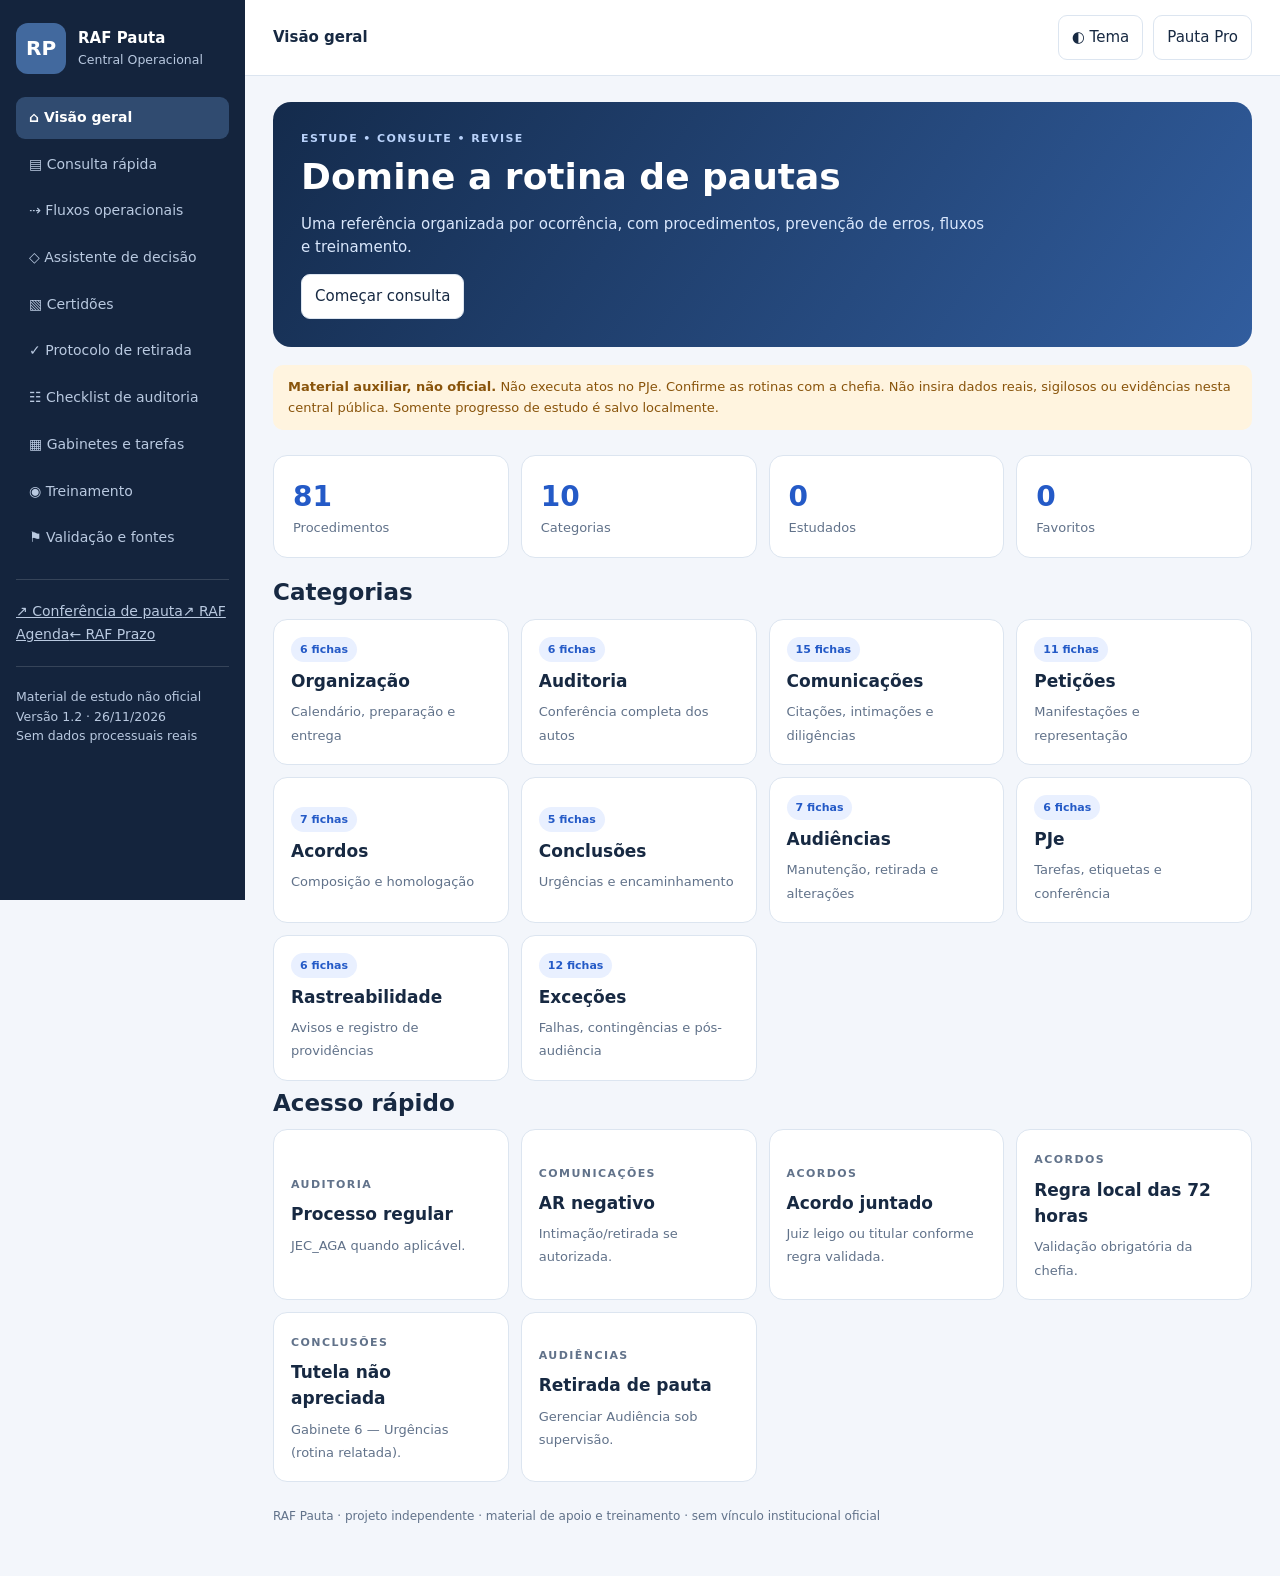
==== central/index.html @ 24b6b1e1 "feat: UX de gestão de processos com 81 roteiros PJe, decisões e comunicação de pauta" ====
<!doctype html><html lang="pt-BR"><head><meta charset="utf-8"><meta name="viewport" content="width=device-width,initial-scale=1"><meta name="theme-color" content="#14243d"><title>RAF Pauta | Central Operacional</title><link rel="manifest" href="./manifest.webmanifest"><style>:root{color-scheme:light;--bg:#f3f6fb;--panel:#fff;--ink:#172942;--muted:#61728a;--line:#dce5f0;--accent:#245ac7;--soft:#e9f0ff;--side:#14243d;--sideink:#b9c9e0;--warn:#89540b;--warnbg:#fff4df;--good:#126a49}html[data-theme=dark]{color-scheme:dark;--bg:#101927;--panel:#18263a;--ink:#e7eef9;--muted:#a3b3cb;--line:#34445c;--accent:#a2c1ff;--soft:#23395b;--side:#0c1421;--sideink:#b9c9e0;--warn:#ffd18c;--warnbg:#3b2d1a;--good:#8de6b4}*{box-sizing:border-box}body{margin:0;background:var(--bg);color:var(--ink);font:15px/1.55 system-ui,sans-serif}button,input,select{font:inherit}button,a{touch-action:manipulation}button,.btn{cursor:pointer;background:var(--panel);color:var(--ink);border:1px solid var(--line);padding:10px 13px;border-radius:9px;text-decoration:none;display:inline-flex;align-items:center;gap:7px;justify-content:center}button:hover,.btn:hover{border-color:var(--accent)}button:focus-visible,a:focus-visible,input:focus-visible,select:focus-visible{outline:3px solid var(--accent);outline-offset:2px}.primary{background:var(--accent);color:var(--bg);font-weight:700}.layout{display:grid;grid-template-columns:245px minmax(0,1fr);min-height:100vh}.side{background:var(--side);color:#fff;padding:23px 16px;position:sticky;top:0;height:100vh;overflow:auto}.brand{display:flex;gap:12px;align-items:center;margin-bottom:23px}.logo{background:#42699e;border-radius:12px;padding:10px;font-weight:800;font-size:20px}.brand small,.side small{display:block;color:var(--sideink)}.side nav{display:grid;gap:5px}.side nav button,.side a{background:transparent;color:var(--sideink);border:0;text-align:left;justify-content:flex-start;width:100%;font-size:14px}.side nav button.active{background:#304b70;color:#fff;font-weight:650}.side hr{border:0;border-top:1px solid #ffffff25;margin:20px 0}.top{display:flex;gap:12px;align-items:center;justify-content:space-between;padding:15px 28px;background:var(--panel);border-bottom:1px solid var(--line);position:sticky;top:0;z-index:2}.wrap{max-width:1300px;margin:auto;padding:26px 28px 50px}.hero{background:linear-gradient(125deg,#142b4c,#315d9e);color:white;border-radius:18px;padding:28px;margin-bottom:18px}.hero h1{font-size:clamp(24px,3vw,36px);line-height:1.15;margin:9px 0}.hero p{max-width:690px;color:#d9e7fc}.eyebrow{text-transform:uppercase;letter-spacing:.13em;font-size:11px;font-weight:800;color:var(--muted)}.hero .eyebrow{color:#b9d2fa}.notice{background:var(--warnbg);color:var(--warn);border-radius:10px;padding:12px 15px;margin:13px 0;font-size:13px}.grid{display:grid;grid-template-columns:repeat(auto-fit,minmax(225px,1fr));gap:12px}.panel{background:var(--panel);border:1px solid var(--line);border-radius:14px;padding:19px;margin:12px 0;min-width:0}.tile{display:block;text-align:left;width:100%;min-height:130px;border-radius:14px;padding:17px}.tile strong{display:block;font-size:17px;margin:6px 0}.muted{color:var(--muted);font-size:13px}.row{display:flex;align-items:center;gap:10px;flex-wrap:wrap}.between{justify-content:space-between}.search{width:100%;border:1px solid var(--line);background:var(--panel);color:var(--ink);border-radius:12px;padding:14px;font-size:16px}select{padding:10px;background:var(--panel);color:var(--ink);border:1px solid var(--line);border-radius:9px;max-width:100%}.tag{display:inline-block;background:var(--soft);color:var(--accent);padding:4px 9px;border-radius:99px;font-size:11px;font-weight:700}.pending{background:var(--warnbg);color:var(--warn)}h1,h2,h3{line-height:1.25;margin:8px 0 12px}h2{font-size:23px}h3{font-size:17px}.split{display:grid;grid-template-columns:minmax(220px,.85fr) minmax(0,1.6fr);gap:15px}.results{max-height:72vh;overflow:auto}.result{display:block;width:100%;text-align:left;margin:5px 0}.result.active{border-color:var(--accent);background:var(--soft)}.result small{display:block;color:var(--muted)}.steps{padding-left:24px}.steps li{padding:5px 0}.check{display:flex;gap:10px;align-items:flex-start;padding:9px 0;border-bottom:1px solid var(--line)}.check input{width:19px;height:19px;flex:none;accent-color:var(--accent)}.flow{display:flex;flex-direction:column;align-items:stretch;gap:5px;max-width:650px;margin:auto}.node{background:var(--soft);border:1px solid var(--line);border-radius:10px;padding:13px;text-align:center}.arrow{text-align:center;color:var(--muted);line-height:1}.code{white-space:pre-wrap;background:var(--bg);border:1px solid var(--line);padding:15px;border-radius:9px}.stat{font-size:28px;font-weight:800;color:var(--accent)}.meter{height:9px;background:var(--line);border-radius:99px;overflow:hidden}.meter span{display:block;height:100%;background:var(--good)}.answer{width:100%;display:block;text-align:left;margin:7px 0}.correct{border:2px solid var(--good)}.incorrect{border:2px solid #bf5555}table{width:100%;border-collapse:collapse}td,th{padding:9px;text-align:left;border-bottom:1px solid var(--line);vertical-align:top}.toast{position:fixed;bottom:18px;right:18px;padding:12px 18px;background:var(--side);color:white;border-radius:10px;z-index:5;max-width:90vw}.mobile{display:none}footer{margin-top:25px;color:var(--muted);font-size:12px} @media(max-width:800px){.layout{display:block}.side{display:none;position:fixed;z-index:5;width:250px}.side.open{display:block}.mobile{display:inline-flex}.top{padding:12px}.wrap{padding:15px}.split{grid-template-columns:1fr}.results{max-height:34vh}.hero{padding:20px}.grid{grid-template-columns:repeat(auto-fit,minmax(145px,1fr))}}@media print{.side,.top,.no-print,button{display:none!important}.layout,.split{display:block}.wrap{padding:0}.results{display:none}.panel{break-inside:avoid}}
/* Fluxos v1.2 — gestão de processos */
.fxhead{position:relative;overflow:hidden;background:linear-gradient(125deg,#142b4c,#2e5790);color:#fff;padding:24px 27px;border-radius:18px;margin:15px 0}.fxhead h1{font-size:clamp(25px,3vw,36px);margin:5px 0}.fxhead p{color:#d5e4fb;margin:6px 0}.fxstats{display:flex;flex-wrap:wrap;gap:9px;margin-top:15px}.fxpill{padding:6px 10px;border:1px solid #ffffff44;background:#ffffff14;border-radius:9px;font-size:12px}.fxlayout{display:grid;grid-template-columns:minmax(225px,290px) minmax(0,1fr);gap:15px;align-items:start}.fxnav{position:sticky;top:82px;max-height:calc(100vh - 105px);overflow:auto}.fxnav .search{font-size:14px;padding:10px;margin-bottom:8px}.fxnav select{width:100%;margin-bottom:8px}.fxlist{display:grid;gap:5px}.fxlist button{justify-content:flex-start;text-align:left;padding:9px;line-height:1.35}.fxlist .active{border-color:var(--accent);background:var(--soft);font-weight:700}.fxlist .num{font-variant-numeric:tabular-nums;color:var(--muted);font-size:11px;min-width:23px}.fxbody{min-width:0}.fxlegend{display:flex;gap:10px;flex-wrap:wrap;margin:12px 0;font-size:12px;color:var(--muted)}.fxlegend span{display:flex;align-items:center;gap:5px}.dot{width:9px;height:9px;border-radius:3px;background:var(--f)}.fxlane{--f:#4c83dc;--t:#eaf2ff;border:1px solid var(--line);border-left:5px solid var(--f);border-radius:13px;padding:14px;background:var(--panel);margin:0;box-shadow:0 3px 10px #14243d08}.fxlane.verify{--f:#477cd0;--t:#eaf2ff}.fxlane.decision{--f:#dc992e;--t:#fff1d7}.fxlane.execute{--f:#805cc8;--t:#f2eafa}.fxlane.notify{--f:#c35d47;--t:#ffede8}.fxlane.done{--f:#23956c;--t:#e7f8f0}.fxlane .phase{color:var(--f);font-size:11px;font-weight:800;letter-spacing:.09em;text-transform:uppercase}.fxlane h3{margin:5px 0 9px;font-size:18px}.fxconnector{text-align:center;height:28px;line-height:28px;color:var(--muted);font-weight:700}.fxroute{display:flex;flex-wrap:wrap;gap:7px;align-items:center;margin:12px 0}.fxroute span{display:inline-flex;align-items:center;border:1px solid var(--line);border-radius:8px;padding:7px 9px;background:var(--soft);font-size:13px;font-weight:600;color:var(--ink)}.fxroute i{font-style:normal;color:var(--muted)}.fxbranch{display:grid;grid-template-columns:1fr 1fr;gap:10px;margin-top:12px}.fxbranch button{display:block;text-align:left;padding:13px;border-radius:10px;line-height:1.45;min-width:0}.fxbranch .yes{border-left:4px solid #23956c}.fxbranch .no{border-left:4px solid #dc992e}.fxbranch button.selected{box-shadow:0 0 0 2px var(--accent);background:var(--soft)}.fxbranch b{display:block;margin-bottom:5px}.fxstep{display:flex;gap:10px;align-items:flex-start;padding:9px 0;border-bottom:1px solid var(--line)}.fxstep:last-child{border-bottom:0}.fxstep input{width:18px;height:18px;flex:none;accent-color:var(--accent);margin-top:3px}.fxstep .stepno{font-size:11px;color:var(--muted);font-weight:700;flex:none;margin-top:3px}.fxstep span:last-child{flex:1}.fxdetailhead{display:flex;gap:12px;justify-content:space-between;align-items:flex-start}.fxdetailhead h2{font-size:25px;margin:6px 0}.fxbar{height:8px;border-radius:12px;background:var(--line);overflow:hidden;margin:9px 0}.fxbar i{display:block;height:100%;background:#23956c;transition:width .15s}.fxphasebar{display:flex;gap:5px;flex-wrap:wrap;margin:12px 0}.fxphasebar span{font-size:11px;border:1px solid var(--line);padding:4px 7px;border-radius:5px;background:var(--panel)}.fxdecisionout{border-radius:9px;padding:11px;margin:10px 0;background:var(--soft);font-size:13px}.fxalert{background:var(--warnbg);color:var(--warn);padding:12px;border-radius:9px;margin:10px 0}.fxshort{margin:0 0 12px}.fxcompact{font-size:13px}.fxmobileonly{display:none}html[data-theme=dark] .fxlane.verify{--f:#8db4ff}html[data-theme=dark] .fxlane.decision{--f:#f4bb60}html[data-theme=dark] .fxlane.execute{--f:#c3a4ff}html[data-theme=dark] .fxlane.notify{--f:#ffa891}html[data-theme=dark] .fxlane.done{--f:#8de6b4}@media(max-width:1000px){.fxlayout{grid-template-columns:1fr}.fxnav{position:static;max-height:300px}.fxmobileonly{display:block}}@media(max-width:520px){.fxbranch{grid-template-columns:1fr}.fxhead{padding:18px}.fxdetailhead{display:block}.fxroute span{font-size:12px}.fxnav{max-height:260px}}@media print{.fxnav,.fxhead,.fxlegend,.fxphasebar{display:none!important}.fxlayout{display:block}.fxlane{break-inside:avoid}.fxbranch button{display:block!important;color:var(--ink)}}
</style></head><body><div class="layout"><aside class="side" id="side"><div class="brand"><div class="logo">RP</div><div><b>RAF Pauta</b><small>Central Operacional</small></div></div><nav id="nav"></nav><hr><a href="../pauta.html">↗ Conferência de pauta</a><a href="../agenda.html">↗ RAF Agenda</a><a href="../index.html">← RAF Prazo</a><hr><small>Material de estudo não oficial<br>Versão 1.2 · 26/11/2026<br>Sem dados processuais reais</small></aside><div><header class="top"><div class="row"><button class="mobile" id="menu" aria-label="Abrir menu">☰</button><b id="section">Central Operacional</b></div><div class="row"><button id="theme" aria-label="Alternar tema">◐ Tema</button><a class="btn" href="../pauta.html">Pauta Pro</a></div></header><main class="wrap" id="main"></main></div></div><div id="toast" class="toast" role="status" hidden></div><script>
'use strict';
const C=[["Organização","Calendário, preparação e entrega"],["Auditoria","Conferência completa dos autos"],["Comunicações","Citações, intimações e diligências"],["Petições","Manifestações e representação"],["Acordos","Composição e homologação"],["Conclusões","Urgências e encaminhamento"],["Audiências","Manutenção, retirada e alterações"],["PJe","Tarefas, etiquetas e conferência"],["Rastreabilidade","Avisos e registro de providências"],["Exceções","Falhas, contingências e pós-audiência"]],D=[{"id":1,"cat":0,"title":"Calendário e escala","tags":"agenda juiz leigo Dr Dra","recognize":"Compare data da audiência, sala, horário, modalidade e responsável com a escala vigente.","steps":["Consultar calendário","separar por data e sala","conferir Dr./Dra.","registrar divergências."],"dest":"Planejar; não alterar audiência.","warn":"Não confundir expediente com data da audiência.","cert":"","status":"referência"},{"id":2,"cat":0,"title":"Conferência no dia útil anterior","tags":"sexta segunda feriado","recognize":"Identifique o próximo dia útil com audiência, considerando expediente suspenso.","steps":["Na sexta, conferir segunda","antecipar em feriados","reservar revisão final."],"dest":"Organizar agenda.","warn":"Confirmar feriados e suspensão na fonte oficial.","cert":"","status":"referência"},{"id":3,"cat":0,"title":"Auditoria antecipada","tags":"relatório antecipação","recognize":"Identifique processos de futuras pautas e o lote atribuído.","steps":["Extrair relação","analisar autos","tratar pendências","programar segunda passagem."],"dest":"Controle de auditoria.","warn":"Auditoria antecipada não substitui a conferência final.","cert":"","status":"referência"},{"id":4,"cat":0,"title":"Extrair PDF da pauta","tags":"painel audiências sessões","recognize":"Conferir data, sala, modalidade, lista e total.","steps":["Painel do Usuário → Audiências e Sessões → Pauta de Audiência","aplicar filtros","gerar PDF","comparar relação."],"dest":"Consulta no PJe.","warn":"Não editar audiência pela tela de consulta.","cert":"","status":"referência"},{"id":5,"cat":0,"title":"Impressão e distribuição","tags":"entregar via juiz leigo","recognize":"Verificar versão atual, destinatário e sala.","steps":["Reconciliar números","gerar PDF final","entregar vias conforme orientação","registrar entrega","avisar mudanças posteriores."],"dest":"Distribuição interna autorizada.","warn":"Não enviar a lista por canal não autorizado.","cert":"","status":"referência"},{"id":6,"cat":0,"title":"Passagem de serviço","tags":"férias transição","recognize":"Identifique pendências herdadas, datas próximas e orientações ainda não cumpridas.","steps":["Receber lista","conferir cada item prioritário","registrar origem e horário","alinhar responsável e próxima ação."],"dest":"Chefia / supervisão.","warn":"Não atribuir responsabilidade sem comprovação.","cert":"","status":"referência"},{"id":7,"cat":1,"title":"Leitura da árvore processual","tags":"autos digitais histórico","recognize":"Conferir número, classe, fase, partes, audiência e tarefa.","steps":["Abrir autos","localizar certidão e decisão","ler documentos relevantes","verificar fatos supervenientes."],"dest":"Auditoria individual.","warn":"Não decidir pelo título do documento.","cert":"","status":"referência"},{"id":8,"cat":1,"title":"Última certidão e despacho","tags":"index ID documentos","recognize":"Identifique o alcance da certidão e as ordens posteriores.","steps":["Ler a última certidão","conferir despacho mais recente","verificar atos já cumpridos","ler fatos novos."],"dest":"Certificar apenas o fato conferido.","warn":"Não reutilizar certidão anterior sem revisão.","cert":"","status":"referência"},{"id":9,"cat":1,"title":"Representação das partes","tags":"procuração poderes","recognize":"Conferir procurações, substabelecimentos, cadastro e vínculo.","steps":["Identificar parte e advogado","conferir poderes","registrar divergência","encaminhar se necessário."],"dest":"Fluxo de representação.","warn":"Cadastro não prova regularidade de citação.","cert":"","status":"referência"},{"id":10,"cat":1,"title":"Processo regular","tags":"ok verde audiência","recognize":"Comunicações regulares, sem determinação impeditiva nem pendência relevante.","steps":["Conferir integralmente","preparar certidão","validar assinatura","conferir tarefa","manter e revisar."],"dest":"JEC_AGA quando aplicável.","warn":"Não certificar aptidão sem leitura completa.","cert":"Certifico que os presentes autos encontram-se aguardando audiência de conciliação designada.","status":"referência"},{"id":11,"cat":1,"title":"Certificação em lotes","tags":"certidões sem PAC com PAC","recognize":"Identifique a faixa atribuída e a necessidade de ato de comunicação.","steps":["Conferir cada processo","separar PAC","validar conteúdo individual","conferir juntada e tarefa","revisar lote."],"dest":"Perfil autorizado; JEC_AGA se aplicável.","warn":"Não agrupar casos diferentes nem assinar com credenciais alheias.","cert":"","status":"referência"},{"id":12,"cat":1,"title":"Segunda conferência","tags":"petição nova revisão","recognize":"Compare a pauta inicial com a atual e os eventos novos.","steps":["Reabrir pendentes e casos alterados","ler petições novas","reconciliar processo por processo","comunicar alterações."],"dest":"Revisão final.","warn":"Totais iguais não garantem listas iguais.","cert":"","status":"referência"},{"id":13,"cat":2,"title":"AR positivo","tags":"aviso recebimento","recognize":"Confira destinatário, endereço, assinatura, data, natureza da parte e ato.","steps":["Abrir imagem/documento","verificar regularidade e demais partes","certificar fato se necessário."],"dest":"Manter se processo apto.","warn":"AR positivo não implica regularidade automática.","cert":"","status":"referência"},{"id":14,"cat":2,"title":"AR negativo","tags":"mudou-se ausente desconhecido não procurado possível retirada aviso zap WhatsApp motivo data audiência","recognize":"Confira motivo da devolução, ID e eventual outra citação.","steps":["Ler devolução","Ao identificar possível retirada, comunicar individualmente no grupo de WhatsApp autorizado, com motivo objetivo, data e horário da audiência; informar que ainda está pendente, sem anunciar cancelamento.","verificar comunicação alternativa","manifestação do autor","obter autorização","executar providência","avisar retirada.","Se a retirada for autorizada e efetivada, confirmar no PJe e enviar novo aviso individual com motivo, data e horário da audiência, situação efetivada e horário do ato; registrar as duas comunicações no controle institucional. Se mantida, comunicar o desfecho."],"dest":"Intimação/retirada se autorizada.","warn":"Não confundir AR pendente com negativo.","cert":"Certifico que o feito foi retirado da pauta de audiências em face do AR negativo de index [ÍNDICE]. Fica a parte autora intimada a se manifestar sobre o AR negativo.","status":"referência"},{"id":15,"cat":2,"title":"AR de pessoa física assinado por terceiro","tags":"AR terceiro recebedor possível retirada aviso zap WhatsApp motivo data audiência","recognize":"Compare nome do destinatário com recebedor, endereço e circunstâncias.","steps":["Abrir AR","Ao identificar possível retirada, comunicar individualmente no grupo de WhatsApp autorizado, com motivo objetivo, data e horário da audiência; informar que ainda está pendente, sem anunciar cancelamento.","identificar divergência","verificar outra comunicação","certificar fato","consultar encaminhamento.","Se a retirada for autorizada e efetivada, confirmar no PJe e enviar novo aviso individual com motivo, data e horário da audiência, situação efetivada e horário do ato; registrar as duas comunicações no controle institucional. Se mantida, comunicar o desfecho."],"dest":"Gabinete 1 conforme orientação.","warn":"Não declarar nulidade nem retirar automaticamente.","cert":"Certifico que o AR de id. [ID] foi assinado por terceiros.","status":"referência"},{"id":16,"cat":2,"title":"AR de pessoa jurídica","tags":"empresa recepção terceiro possível retirada aviso zap WhatsApp motivo data audiência","recognize":"Verifique identificação do recebedor e circunstâncias da entrega.","steps":["Conferir endereço e pessoa jurídica","Ao identificar possível retirada, comunicar individualmente no grupo de WhatsApp autorizado, com motivo objetivo, data e horário da audiência; informar que ainda está pendente, sem anunciar cancelamento.","examinar recepção","verificar comunicações adicionais","consultar dúvida.","Se a retirada for autorizada e efetivada, confirmar no PJe e enviar novo aviso individual com motivo, data e horário da audiência, situação efetivada e horário do ato; registrar as duas comunicações no controle institucional. Se mantida, comunicar o desfecho."],"dest":"Manutenção ou apreciação conforme caso.","warn":"Não aplicar automaticamente a regra de pessoa física.","cert":"","status":"referência"},{"id":17,"cat":2,"title":"AR não juntado","tags":"AR pendente rastreio possível retirada aviso zap WhatsApp motivo data audiência","recognize":"Identifique expedição, postagem, retorno e eventual outro meio.","steps":["Consultar expediente e SISCOR autorizado","Ao identificar possível retirada, comunicar individualmente no grupo de WhatsApp autorizado, com motivo objetivo, data e horário da audiência; informar que ainda está pendente, sem anunciar cancelamento.","verificar retorno","registrar ausência","encaminhar pendência.","Se a retirada for autorizada e efetivada, confirmar no PJe e enviar novo aviso individual com motivo, data e horário da audiência, situação efetivada e horário do ato; registrar as duas comunicações no controle institucional. Se mantida, comunicar o desfecho."],"dest":"Gabinete 1 quando orientado.","warn":"Não certificar retorno negativo inexistente.","cert":"","status":"referência"},{"id":18,"cat":2,"title":"Mandado positivo","tags":"OJA cumprido","recognize":"Confira teor da certidão e ato efetivamente cumprido.","steps":["Abrir certidão OJA","conferir destinatário, datas e finalidade","verificar demais partes","registrar."],"dest":"Manter se apto.","warn":"Expedição não significa cumprimento.","cert":"","status":"referência"},{"id":19,"cat":2,"title":"Diligência negativa do OJA","tags":"mandado negativo oficial justiça possível retirada aviso zap WhatsApp motivo data audiência","recognize":"Leia motivo, destinatário e ID da certidão.","steps":["Verificar outras comunicações","Ao identificar possível retirada, comunicar individualmente no grupo de WhatsApp autorizado, com motivo objetivo, data e horário da audiência; informar que ainda está pendente, sem anunciar cancelamento.","conferir manifestação","obter autorização","efetivar retirada se cabível","avisar.","Se a retirada for autorizada e efetivada, confirmar no PJe e enviar novo aviso individual com motivo, data e horário da audiência, situação efetivada e horário do ato; registrar as duas comunicações no controle institucional. Se mantida, comunicar o desfecho."],"dest":"Intimar autor conforme determinação.","warn":"Só usar modelo após retirada e intimação cabíveis.","cert":"Certifico que o feito foi retirado da pauta de audiências em face de devolução de diligência negativa de index [ÍNDICE]. Fica a parte autora intimada a se manifestar sobre a certidão do OJA.","status":"referência"},{"id":20,"cat":2,"title":"Citação eletrônica confirmada","tags":"domicílio eletrônico ciência","recognize":"Confira comprovante, destinatário e prazo aplicável.","steps":["Consultar expediente","conferir confirmação e data","verificar decisão","registrar."],"dest":"Manter se apto.","warn":"Não confundir envio com ciência.","cert":"","status":"referência"},{"id":21,"cat":2,"title":"Citação eletrônica pendente","tags":"sem ciência eletrônico possível retirada aviso zap WhatsApp motivo data audiência","recognize":"Verifique se há confirmação, prazo e meio alternativo.","steps":["Consultar status","Ao identificar possível retirada, comunicar individualmente no grupo de WhatsApp autorizado, com motivo objetivo, data e horário da audiência; informar que ainda está pendente, sem anunciar cancelamento.","conferir norma e ordem aplicáveis","informar responsável","controlar pauta.","Se a retirada for autorizada e efetivada, confirmar no PJe e enviar novo aviso individual com motivo, data e horário da audiência, situação efetivada e horário do ato; registrar as duas comunicações no controle institucional. Se mantida, comunicar o desfecho."],"dest":"Apreciação ou nova comunicação autorizada.","warn":"Não presumir citação válida nem cancelamento.","cert":"","status":"referência"},{"id":22,"cat":2,"title":"Pluralidade de réus","tags":"vários réus um citado litisconsórcio possível retirada aviso zap WhatsApp motivo data audiência","recognize":"Conferir comunicação de cada réu e alcance das decisões.","steps":["Montar conferência individual","Ao identificar possível retirada, comunicar individualmente no grupo de WhatsApp autorizado, com motivo objetivo, data e horário da audiência; informar que ainda está pendente, sem anunciar cancelamento.","verificar falta de comunicação","registrar","consultar responsável.","Se a retirada for autorizada e efetivada, confirmar no PJe e enviar novo aviso individual com motivo, data e horário da audiência, situação efetivada e horário do ato; registrar as duas comunicações no controle institucional. Se mantida, comunicar o desfecho."],"dest":"Apreciação conforme caso.","warn":"Um réu citado não prova citação dos demais.","cert":"","status":"referência"},{"id":23,"cat":2,"title":"Comparecimento espontâneo","tags":"réu compareceu contestação possível retirada aviso zap WhatsApp motivo data audiência","recognize":"Identifique manifestação, representação e conteúdo.","steps":["Ler petição integral","Ao identificar possível retirada, comunicar individualmente no grupo de WhatsApp autorizado, com motivo objetivo, data e horário da audiência; informar que ainda está pendente, sem anunciar cancelamento.","conferir circunstâncias e decisão","levar questão à apreciação se necessária.","Se a retirada for autorizada e efetivada, confirmar no PJe e enviar novo aviso individual com motivo, data e horário da audiência, situação efetivada e horário do ato; registrar as duas comunicações no controle institucional. Se mantida, comunicar o desfecho."],"dest":"Gabinete competente conforme rotina.","warn":"Não declarar automaticamente suprida a citação.","cert":"","status":"referência"},{"id":24,"cat":2,"title":"Carta precatória","tags":"precatória diligência possível retirada aviso zap WhatsApp motivo data audiência","recognize":"Verifique envio, cumprimento e devolução.","steps":["Consultar expediente","Ao identificar possível retirada, comunicar individualmente no grupo de WhatsApp autorizado, com motivo objetivo, data e horário da audiência; informar que ainda está pendente, sem anunciar cancelamento.","conferir certidão","identificar pendência","comunicar prazo e audiência.","Se a retirada for autorizada e efetivada, confirmar no PJe e enviar novo aviso individual com motivo, data e horário da audiência, situação efetivada e horário do ato; registrar as duas comunicações no controle institucional. Se mantida, comunicar o desfecho."],"dest":"Providência autorizada.","warn":"Não considerar cumprida só por estar expedida.","cert":"","status":"referência"},{"id":25,"cat":2,"title":"Erro no SISCOR","tags":"erro expedição AR possível retirada aviso zap WhatsApp motivo data audiência","recognize":"Identifique o erro efetivamente comprovado.","steps":["Conferir expediente e divergência","Ao identificar possível retirada, comunicar individualmente no grupo de WhatsApp autorizado, com motivo objetivo, data e horário da audiência; informar que ainda está pendente, sem anunciar cancelamento.","registrar ID","preparar certidão","encaminhar conforme orientação.","Se a retirada for autorizada e efetivada, confirmar no PJe e enviar novo aviso individual com motivo, data e horário da audiência, situação efetivada e horário do ato; registrar as duas comunicações no controle institucional. Se mantida, comunicar o desfecho."],"dest":"Conclusão quando autorizada.","warn":"Não atribuir culpa sem comprovação.","cert":"Certifico que, compulsando o sistema SISCOR, verifiquei que houve erro na expedição da citação por AR, conforme expediente de id. [ID]. Remeto os autos à conclusão.","status":"referência"},{"id":26,"cat":2,"title":"Erro material no mandado","tags":"digitação endereço horário possível retirada aviso zap WhatsApp motivo data audiência","recognize":"Compare ordem, dados do mandado e audiência.","steps":["Identificar divergência objetiva","Ao identificar possível retirada, comunicar individualmente no grupo de WhatsApp autorizado, com motivo objetivo, data e horário da audiência; informar que ainda está pendente, sem anunciar cancelamento.","registrar ID","comunicar","avaliar retificação autorizada.","Se a retirada for autorizada e efetivada, confirmar no PJe e enviar novo aviso individual com motivo, data e horário da audiência, situação efetivada e horário do ato; registrar as duas comunicações no controle institucional. Se mantida, comunicar o desfecho."],"dest":"Servidor responsável.","warn":"Não alterar documento assinado por conta própria.","cert":"Certifico que foi constatado erro material na digitação do mandado de id. [ID], consistente em [DIVERGÊNCIA].","status":"referência"},{"id":27,"cat":2,"title":"Intimação e PAC","tags":"preparar ato comunicação expediente","recognize":"Verifique ordem, parte destinatária, modalidade e prazo.","steps":["Conferir ordem","preparar ato autorizado","validar destinatário e texto","conferir expedição e retorno."],"dest":"PAC conforme perfil e rotina.","warn":"Não afirmar intimado antes do ato correspondente.","cert":"","status":"referência"},{"id":28,"cat":3,"title":"Contestação","tags":"defesa pedido contraposto","recognize":"Leia integralmente inclusive pedidos incidentais.","steps":["Conferir representação","verificar pedido novo e decisão","manter se regular","encaminhar dúvida."],"dest":"Conhecimento conforme orientação.","warn":"Não presumir que contestação resolve a citação.","cert":"","status":"referência"},{"id":29,"cat":3,"title":"Habilitação de advogado","tags":"procuração cadastro","recognize":"Conferir instrumento, parte e eventuais pedidos cumulados.","steps":["Ler petição","validar poderes","conferir cadastro","preparar ato sob supervisão."],"dest":"Representação processual.","warn":"Não habilitar parte errada.","cert":"","status":"referência"},{"id":30,"cat":3,"title":"Desabilitação de advogado","tags":"revogação substituição","recognize":"Identifique ordem, instrumento e efeitos sobre comunicações.","steps":["Conferir documento","verificar decisão e cadastro","submeter alteração","revisar futuras intimações."],"dest":"Servidor responsável.","warn":"Não excluir vínculo sem autorização.","cert":"","status":"referência"},{"id":31,"cat":3,"title":"Substabelecimento","tags":"reserva poderes","recognize":"Conferir outorgante, substabelecido, reserva e parte.","steps":["Ler documento","comparar cadeia de poderes","conferir cadastro","encaminhar divergência."],"dest":"Representação.","warn":"Não presumir revogação.","cert":"","status":"referência"},{"id":32,"cat":3,"title":"Renúncia de advogado","tags":"patrono renúncia","recognize":"Conferir comunicação à parte e efeitos pertinentes.","steps":["Ler petição e prova","verificar decisão","comunicar impacto na audiência."],"dest":"Apreciação conforme rotina.","warn":"Não retirar automaticamente.","cert":"","status":"referência"},{"id":33,"cat":3,"title":"Desistência","tags":"pedido extinção possível retirada aviso zap WhatsApp motivo data audiência","recognize":"Identifique autor, poderes e alcance.","steps":["Ler pedido","Ao identificar possível retirada, comunicar individualmente no grupo de WhatsApp autorizado, com motivo objetivo, data e horário da audiência; informar que ainda está pendente, sem anunciar cancelamento.","verificar decisão","encaminhar para apreciação","acompanhar pauta.","Se a retirada for autorizada e efetivada, confirmar no PJe e enviar novo aviso individual com motivo, data e horário da audiência, situação efetivada e horário do ato; registrar as duas comunicações no controle institucional. Se mantida, comunicar o desfecho."],"dest":"Gabinete 1 conforme rotina.","warn":"Pedido não equivale a extinção.","cert":"","status":"referência"},{"id":34,"cat":3,"title":"Aditamento ou emenda","tags":"alteração inicial possível retirada aviso zap WhatsApp motivo data audiência","recognize":"Identifique alteração e efeitos nas comunicações.","steps":["Comparar pedidos e partes","Ao identificar possível retirada, comunicar individualmente no grupo de WhatsApp autorizado, com motivo objetivo, data e horário da audiência; informar que ainda está pendente, sem anunciar cancelamento.","conferir decisão","avaliar necessidade de ato","encaminhar.","Se a retirada for autorizada e efetivada, confirmar no PJe e enviar novo aviso individual com motivo, data e horário da audiência, situação efetivada e horário do ato; registrar as duas comunicações no controle institucional. Se mantida, comunicar o desfecho."],"dest":"Conhecimento.","warn":"Não ignorar mudança de polo ou pedido.","cert":"","status":"referência"},{"id":35,"cat":3,"title":"Pedido de desentranhamento","tags":"excluir petição possível retirada aviso zap WhatsApp motivo data audiência","recognize":"Identifique pedido e documento alvo.","steps":["Registrar os dois IDs","Ao identificar possível retirada, comunicar individualmente no grupo de WhatsApp autorizado, com motivo objetivo, data e horário da audiência; informar que ainda está pendente, sem anunciar cancelamento.","verificar decisão","preparar certidão","encaminhar.","Se a retirada for autorizada e efetivada, confirmar no PJe e enviar novo aviso individual com motivo, data e horário da audiência, situação efetivada e horário do ato; registrar as duas comunicações no controle institucional. Se mantida, comunicar o desfecho."],"dest":"Servidor ou gabinete competente.","warn":"Não desentranhar sem comando.","cert":"Certifico que, na petição de index [ID DO PEDIDO], consta pedido de desentranhamento da petição de index [ID DO DOCUMENTO].","status":"referência"},{"id":36,"cat":3,"title":"Cumprimento de desentranhamento","tags":"despacho exclusão","recognize":"Verifique ordem e documento exato.","steps":["Comparar ID","executar somente no perfil competente","confirmar resultado","certificar se cabível."],"dest":"Cumprimento autorizado.","warn":"Não excluir documento diferente.","cert":"","status":"referência"},{"id":37,"cat":3,"title":"Pedido de redesignação","tags":"adiamento remarcação possível retirada aviso zap WhatsApp motivo data audiência","recognize":"Verificar justificativa, data e decisão.","steps":["Ler pedido","Ao identificar possível retirada, comunicar individualmente no grupo de WhatsApp autorizado, com motivo objetivo, data e horário da audiência; informar que ainda está pendente, sem anunciar cancelamento.","conferir audiência","consultar tempo hábil","encaminhar","manter status até autorização.","Se a retirada for autorizada e efetivada, confirmar no PJe e enviar novo aviso individual com motivo, data e horário da audiência, situação efetivada e horário do ato; registrar as duas comunicações no controle institucional. Se mantida, comunicar o desfecho."],"dest":"Gabinete 1 conforme rotina.","warn":"Pedido não altera pauta.","cert":"","status":"referência"},{"id":38,"cat":3,"title":"Pedido de audiência virtual","tags":"modalidade link remoto possível retirada aviso zap WhatsApp motivo data audiência conclusão audiência online on-line G1","recognize":"Conferir pedido, decisão e modalidade registrada.","steps":["Localizar a petição e o ID da manifestação","Conferir data, horário, sala e modalidade atual da audiência","Verificar decisão anterior sobre o pedido","Caso pendente, preparar certidão objetiva e encaminhar à conclusão do Gabinete 1 — Conhecimento, sob orientação","Manter a audiência designada até decisão ou determinação aplicável","Ao identificar possível retirada, comunicar individualmente no grupo de WhatsApp autorizado, com motivo objetivo, data e horário da audiência; informar que ainda está pendente, sem anunciar cancelamento.","Acompanhar decisão e cumprir providência autorizada; conferir modalidade e comunicações","Se a retirada for autorizada e efetivada, confirmar no PJe e enviar novo aviso individual com motivo, data e horário da audiência, situação efetivada e horário do ato; registrar as duas comunicações no controle institucional. Se mantida, comunicar o desfecho."],"dest":"Gabinete 1 — Conhecimento, conforme rotina interna relatada e orientação da serventia.","warn":"Pedido não equivale a deferimento; conclusão não cancela a audiência. Modelo sugerido: usar somente após conferência e encaminhamento autorizado.","cert":"Certifico que, na petição de index [ÍNDICE], consta pedido de realização da audiência na modalidade virtual, estando a audiência designada para o dia [DATA]. Remeto os autos à conclusão.","status":"referência"},{"id":39,"cat":4,"title":"Acordo juntado","tags":"composição 72 horas possível retirada aviso zap WhatsApp motivo data audiência","recognize":"Conferir partes, pedidos, assinaturas, decisão e autorização.","steps":["Ler acordo","Ao identificar possível retirada, comunicar individualmente no grupo de WhatsApp autorizado, com motivo objetivo, data e horário da audiência; informar que ainda está pendente, sem anunciar cancelamento.","verificar alcance","confirmar regra local de encaminhamento","efetivar retirada se autorizada","comunicar.","Se a retirada for autorizada e efetivada, confirmar no PJe e enviar novo aviso individual com motivo, data e horário da audiência, situação efetivada e horário do ato; registrar as duas comunicações no controle institucional. Se mantida, comunicar o desfecho."],"dest":"Juiz leigo ou titular conforme regra validada.","warn":"Acordo juntado não é homologado.","cert":"","status":"referência"},{"id":40,"cat":4,"title":"Acordo homologado","tags":"sentença homologação possível retirada aviso zap WhatsApp motivo data audiência","recognize":"Identifique decisão homologatória e alcance.","steps":["Ler decisão","Ao identificar possível retirada, comunicar individualmente no grupo de WhatsApp autorizado, com motivo objetivo, data e horário da audiência; informar que ainda está pendente, sem anunciar cancelamento.","verificar comando sobre audiência","executar providência autorizada","conferir tarefa","avisar retirada.","Se a retirada for autorizada e efetivada, confirmar no PJe e enviar novo aviso individual com motivo, data e horário da audiência, situação efetivada e horário do ato; registrar as duas comunicações no controle institucional. Se mantida, comunicar o desfecho."],"dest":"Cumprir decisão.","warn":"Não cancelar audiência remanescente por acordo parcial.","cert":"","status":"referência"},{"id":41,"cat":4,"title":"Acordo parcial","tags":"alguns pedidos réus possível retirada aviso zap WhatsApp motivo data audiência","recognize":"Verifique quais partes e pedidos subsistem.","steps":["Comparar acordo e inicial","Ao identificar possível retirada, comunicar individualmente no grupo de WhatsApp autorizado, com motivo objetivo, data e horário da audiência; informar que ainda está pendente, sem anunciar cancelamento.","conferir decisão","comunicar pendências","manter até orientação.","Se a retirada for autorizada e efetivada, confirmar no PJe e enviar novo aviso individual com motivo, data e horário da audiência, situação efetivada e horário do ato; registrar as duas comunicações no controle institucional. Se mantida, comunicar o desfecho."],"dest":"Apreciação.","warn":"Não presumir extinção integral.","cert":"","status":"referência"},{"id":42,"cat":4,"title":"Regra local das 72 horas","tags":"72h leigo togado possível retirada aviso zap WhatsApp motivo data audiência","recognize":"Regra relatada: até 72h antes, leigo; mais de 72h, togado. Marco, exceções e vigência não confirmados.","steps":["Consultar responsável","Ao identificar possível retirada, comunicar individualmente no grupo de WhatsApp autorizado, com motivo objetivo, data e horário da audiência; informar que ainda está pendente, sem anunciar cancelamento.","confirmar marco de contagem e igualdade","registrar orientação","só então encaminhar.","Se a retirada for autorizada e efetivada, confirmar no PJe e enviar novo aviso individual com motivo, data e horário da audiência, situação efetivada e horário do ato; registrar as duas comunicações no controle institucional. Se mantida, comunicar o desfecho."],"dest":"Validação obrigatória da chefia.","warn":"Não automatizar regra pendente de confirmação.","cert":"","status":"validar"},{"id":43,"cat":4,"title":"Acordo com remessa ao titular","tags":"MM juiz titular possível retirada aviso zap WhatsApp motivo data audiência","recognize":"Confirme acordo, autorização de retirada e destino.","steps":["Verificar alcance","Ao identificar possível retirada, comunicar individualmente no grupo de WhatsApp autorizado, com motivo objetivo, data e horário da audiência; informar que ainda está pendente, sem anunciar cancelamento.","confirmar fluxo","efetivar retirada","certificar","conferir remessa","comunicar.","Se a retirada for autorizada e efetivada, confirmar no PJe e enviar novo aviso individual com motivo, data e horário da audiência, situação efetivada e horário do ato; registrar as duas comunicações no controle institucional. Se mantida, comunicar o desfecho."],"dest":"Juiz titular quando autorizado.","warn":"Não usar antes de efetivar os atos descritos.","cert":"Certifico que, considerando o acordo juntado, retiro o feito da pauta de audiências e remeto ao MM. Juiz Titular.","status":"referência"},{"id":44,"cat":4,"title":"Acordo com remessa ao juiz leigo","tags":"juíza leiga responsável possível retirada aviso zap WhatsApp motivo data audiência","recognize":"Confirme acordo, autorização e responsável correto.","steps":["Conferir data","Ao identificar possível retirada, comunicar individualmente no grupo de WhatsApp autorizado, com motivo objetivo, data e horário da audiência; informar que ainda está pendente, sem anunciar cancelamento.","validar destino","efetivar retirada","certificar e remeter","comunicar.","Se a retirada for autorizada e efetivada, confirmar no PJe e enviar novo aviso individual com motivo, data e horário da audiência, situação efetivada e horário do ato; registrar as duas comunicações no controle institucional. Se mantida, comunicar o desfecho."],"dest":"Juiz(a) leigo(a) quando autorizado.","warn":"Homologação é ato do magistrado competente.","cert":"Certifico que, considerando o acordo juntado, retiro o feito da pauta de audiências e remeto ao(à) Juiz(a) Leigo(a) responsável.","status":"referência"},{"id":45,"cat":4,"title":"Acordo no dia da audiência","tags":"última hora acordo possível retirada aviso zap WhatsApp motivo data audiência","recognize":"Verifique se audiência ainda não ocorreu e se pauta foi entregue.","steps":["Comunicar imediatamente equipe","Ao identificar possível retirada, comunicar individualmente no grupo de WhatsApp autorizado, com motivo objetivo, data e horário da audiência; informar que ainda está pendente, sem anunciar cancelamento.","consultar responsável","executar alteração autorizada","atualizar relação.","Se a retirada for autorizada e efetivada, confirmar no PJe e enviar novo aviso individual com motivo, data e horário da audiência, situação efetivada e horário do ato; registrar as duas comunicações no controle institucional. Se mantida, comunicar o desfecho."],"dest":"Responsável pela pauta e gabinete.","warn":"Não presumir que todos já sabem.","cert":"","status":"referência"},{"id":46,"cat":5,"title":"Tutela não apreciada","tags":"liminar urgência G6 possível retirada aviso zap WhatsApp motivo data audiência","recognize":"Identifique pedido urgente e ausência de decisão.","steps":["Ler petição e decisões","Ao identificar possível retirada, comunicar individualmente no grupo de WhatsApp autorizado, com motivo objetivo, data e horário da audiência; informar que ainda está pendente, sem anunciar cancelamento.","registrar ID","comunicar prioridade","encaminhar conforme orientação.","Se a retirada for autorizada e efetivada, confirmar no PJe e enviar novo aviso individual com motivo, data e horário da audiência, situação efetivada e horário do ato; registrar as duas comunicações no controle institucional. Se mantida, comunicar o desfecho."],"dest":"Gabinete 6 — Urgências (rotina relatada).","warn":"Tutela pendente não cancela audiência automaticamente.","cert":"","status":"referência"},{"id":47,"cat":5,"title":"Reconsideração de tutela","tags":"urgência reconsideração possível retirada aviso zap WhatsApp motivo data audiência","recognize":"Identifique decisão anterior e novo pedido.","steps":["Conferir teor e fatos novos","Ao identificar possível retirada, comunicar individualmente no grupo de WhatsApp autorizado, com motivo objetivo, data e horário da audiência; informar que ainda está pendente, sem anunciar cancelamento.","sinalizar urgência","encaminhar sob orientação.","Se a retirada for autorizada e efetivada, confirmar no PJe e enviar novo aviso individual com motivo, data e horário da audiência, situação efetivada e horário do ato; registrar as duas comunicações no controle institucional. Se mantida, comunicar o desfecho."],"dest":"Gabinete 6 conforme rotina.","warn":"Não reapreciar mérito por conta própria.","cert":"","status":"referência"},{"id":48,"cat":5,"title":"Despacho sem tempo hábil","tags":"prazo audiência próxima possível retirada aviso zap WhatsApp motivo data audiência","recognize":"Compare data, ordem, prazo e audiência.","steps":["Verificar atos pendentes","Ao identificar possível retirada, comunicar individualmente no grupo de WhatsApp autorizado, com motivo objetivo, data e horário da audiência; informar que ainda está pendente, sem anunciar cancelamento.","preparar certidão se constatado","encaminhar","controlar status.","Se a retirada for autorizada e efetivada, confirmar no PJe e enviar novo aviso individual com motivo, data e horário da audiência, situação efetivada e horário do ato; registrar as duas comunicações no controle institucional. Se mantida, comunicar o desfecho."],"dest":"Responsável / gabinete competente.","warn":"Não inventar impossibilidade sem verificar.","cert":"Certifico que não há tempo hábil para cumprimento do despacho de id. [ID], tendo em vista que a audiência está designada para o dia [DATA].","status":"referência"},{"id":49,"cat":5,"title":"Despacho pendente de cumprimento","tags":"ordem anterior possível retirada aviso zap WhatsApp motivo data audiência","recognize":"Verifique comando, prazo e situação.","steps":["Ler despacho","Ao identificar possível retirada, comunicar individualmente no grupo de WhatsApp autorizado, com motivo objetivo, data e horário da audiência; informar que ainda está pendente, sem anunciar cancelamento.","identificar atos já cumpridos","preparar providência autorizada","conferir execução.","Se a retirada for autorizada e efetivada, confirmar no PJe e enviar novo aviso individual com motivo, data e horário da audiência, situação efetivada e horário do ato; registrar as duas comunicações no controle institucional. Se mantida, comunicar o desfecho."],"dest":"Tarefa compatível.","warn":"Não ignorar comando judicial.","cert":"","status":"referência"},{"id":50,"cat":5,"title":"Abertura de conclusão","tags":"gabinete 1 conhecimento possível retirada aviso zap WhatsApp motivo data audiência","recognize":"Identifique matéria, fase, necessidade de decisão e destino.","steps":["Conferir petição e documentos","Ao identificar possível retirada, comunicar individualmente no grupo de WhatsApp autorizado, com motivo objetivo, data e horário da audiência; informar que ainda está pendente, sem anunciar cancelamento.","validar gabinete","utilizar função autorizada","conferir envio.","Se a retirada for autorizada e efetivada, confirmar no PJe e enviar novo aviso individual com motivo, data e horário da audiência, situação efetivada e horário do ato; registrar as duas comunicações no controle institucional. Se mantida, comunicar o desfecho."],"dest":"Gabinete competente.","warn":"Conclusão não altera pauta por si só.","cert":"","status":"referência"},{"id":51,"cat":6,"title":"Manter audiência","tags":"regular apto","recognize":"Conferir atos, pedidos e inexistência de impedimento.","steps":["Certificar se cabível","conferir tarefa","marcar regular","revisar antes da entrega."],"dest":"Aguardando audiência quando aplicável.","warn":"Não confundir manter com decisão judicial definitiva.","cert":"","status":"referência"},{"id":52,"cat":6,"title":"Retirada de pauta","tags":"tirar retirar cancelar WhatsApp possível retirada aviso zap WhatsApp motivo data audiência","recognize":"Identifique audiência exata, fundamento e autorização.","steps":["Conferir processo e ID","Ao identificar possível retirada, comunicar individualmente no grupo de WhatsApp autorizado, com motivo objetivo, data e horário da audiência; informar que ainda está pendente, sem anunciar cancelamento.","executar função correta","verificar status e certidão","comunicar individualmente","registrar horários","revisar pauta.","Se a retirada for autorizada e efetivada, confirmar no PJe e enviar novo aviso individual com motivo, data e horário da audiência, situação efetivada e horário do ato; registrar as duas comunicações no controle institucional. Se mantida, comunicar o desfecho."],"dest":"Gerenciar Audiência sob supervisão.","warn":"Sem autorização não retirar. Aviso não substitui PJe.","cert":"","status":"referência"},{"id":53,"cat":6,"title":"Cancelar audiência","tags":"cancelamento possível retirada aviso zap WhatsApp motivo data audiência","recognize":"Verificar determinação e audiência ainda designada.","steps":["Gerenciar Audiência","Ao identificar possível retirada, comunicar individualmente no grupo de WhatsApp autorizado, com motivo objetivo, data e horário da audiência; informar que ainda está pendente, sem anunciar cancelamento.","localizar ato","selecionar cancelar","informar motivo","confirmar sob autorização","conferir status","avisar.","Se a retirada for autorizada e efetivada, confirmar no PJe e enviar novo aviso individual com motivo, data e horário da audiência, situação efetivada e horário do ato; registrar as duas comunicações no controle institucional. Se mantida, comunicar o desfecho."],"dest":"Perfil autorizado.","warn":"Não cancelar ao confundir audiência antiga.","cert":"","status":"referência"},{"id":54,"cat":6,"title":"Redesignar audiência","tags":"nova data remarcação possível retirada aviso zap WhatsApp motivo data audiência","recognize":"Identifique ordem e horário/sala autorizados.","steps":["Localizar audiência","Ao identificar possível retirada, comunicar individualmente no grupo de WhatsApp autorizado, com motivo objetivo, data e horário da audiência; informar que ainda está pendente, sem anunciar cancelamento.","selecionar redesignar","conferir data e conflito","confirmar","verificar novas comunicações","avisar.","Se a retirada for autorizada e efetivada, confirmar no PJe e enviar novo aviso individual com motivo, data e horário da audiência, situação efetivada e horário do ato; registrar as duas comunicações no controle institucional. Se mantida, comunicar o desfecho."],"dest":"Gerenciar Audiência.","warn":"Não deixar data antiga na relação.","cert":"","status":"referência"},{"id":55,"cat":6,"title":"Designar nova audiência","tags":"marcar agendar","recognize":"Conferir ordem, modalidade, duração, sala e data.","steps":["Selecionar designação","consultar horários","confirmar sob autorização","revisar expediente e comunicações."],"dest":"Gerenciar Audiência.","warn":"Não criar duplicidade.","cert":"","status":"referência"},{"id":56,"cat":6,"title":"Converter em diligência","tags":"diligência gerenciar audiência possível retirada aviso zap WhatsApp motivo data audiência","recognize":"Conferir determinação e efeito esperado.","steps":["Identificar ato","Ao identificar possível retirada, comunicar individualmente no grupo de WhatsApp autorizado, com motivo objetivo, data e horário da audiência; informar que ainda está pendente, sem anunciar cancelamento.","validar função adequada","executar sob autorização","conferir tarefa, status e comunicação.","Se a retirada for autorizada e efetivada, confirmar no PJe e enviar novo aviso individual com motivo, data e horário da audiência, situação efetivada e horário do ato; registrar as duas comunicações no controle institucional. Se mantida, comunicar o desfecho."],"dest":"Gerenciar Audiência.","warn":"Não utilizar conversão como substituto genérico de cancelamento.","cert":"","status":"referência"},{"id":57,"cat":6,"title":"Alteração de modalidade","tags":"presencial virtual híbrida possível retirada aviso zap WhatsApp motivo data audiência","recognize":"Confirme decisão, sala e acesso.","steps":["Verificar determinação","Ao identificar possível retirada, comunicar individualmente no grupo de WhatsApp autorizado, com motivo objetivo, data e horário da audiência; informar que ainda está pendente, sem anunciar cancelamento.","ajustar pelo fluxo autorizado","conferir intimações e pauta","comunicar mudança.","Se a retirada for autorizada e efetivada, confirmar no PJe e enviar novo aviso individual com motivo, data e horário da audiência, situação efetivada e horário do ato; registrar as duas comunicações no controle institucional. Se mantida, comunicar o desfecho."],"dest":"Equipe de audiência.","warn":"Não criar link informal.","cert":"","status":"referência"},{"id":58,"cat":7,"title":"JEC_AGA","tags":"aguardando audiência","recognize":"Identifique processo apto e tarefa atual.","steps":["Conferir árvore e status","verificar certidão","mover apenas se autorizado","confirmar destino."],"dest":"Aguardando Audiência (rotina relatada).","warn":"Fluxo exato e exceções devem ser confirmados.","cert":"","status":"validar"},{"id":59,"cat":7,"title":"PEM_SCM","tags":"tarefa PEM SCM","recognize":"Identifique tarefa exatamente como aparece no PJe.","steps":["Conferir histórico e decisão","consultar responsável para significado e transição","registrar orientação."],"dest":"Validação obrigatória.","warn":"Não inferir função pela sigla.","cert":"","status":"validar"},{"id":60,"cat":7,"title":"VERE","tags":"marcador VERE","recognize":"Identifique o marcador e contexto no controle.","steps":["Conferir situação real no PJe","consultar definição da equipe","registrar orientação."],"dest":"Validação obrigatória.","warn":"Não inferir regularidade pelo marcador.","cert":"","status":"validar"},{"id":61,"cat":7,"title":"Minutar Ata de Audiência","tags":"JEC_AUD realizar audiência","recognize":"Identifique tarefa e data da sessão.","steps":["Verificar movimentação automática","conferir audiência","comunicar divergências","não mover sem orientação."],"dest":"Perfil de audiência.","warn":"Tarefa não dá autorização para presidir audiência.","cert":"","status":"referência"},{"id":62,"cat":7,"title":"Etiquetas de conhecimento","tags":"C conhecimento E/S","recognize":"Conferir fase, natureza e atribuição.","steps":["Comparar matriz vigente","verificar decisão","aplicar etiqueta somente se autorizado","revisar tarefa."],"dest":"Gabinete 1 conforme matriz relatada.","warn":"Etiqueta não gera conclusão automaticamente.","cert":"","status":"referência"},{"id":63,"cat":7,"title":"Processo na pauta e outra tarefa","tags":"tarefa divergente possível retirada aviso zap WhatsApp motivo data audiência","recognize":"Compare pauta, audiência, árvore e tarefa.","steps":["Identificar motivo da divergência","Ao identificar possível retirada, comunicar individualmente no grupo de WhatsApp autorizado, com motivo objetivo, data e horário da audiência; informar que ainda está pendente, sem anunciar cancelamento.","comunicar","corrigir apenas conforme orientação.","Se a retirada for autorizada e efetivada, confirmar no PJe e enviar novo aviso individual com motivo, data e horário da audiência, situação efetivada e horário do ato; registrar as duas comunicações no controle institucional. Se mantida, comunicar o desfecho."],"dest":"Servidor responsável.","warn":"Não mover processo apenas para ajustar visualmente a lista.","cert":"","status":"referência"},{"id":64,"cat":8,"title":"Aviso de retirada no WhatsApp","tags":"grupo aviso ciência probatória possível retirada aviso zap WhatsApp motivo data audiência","recognize":"Confirme retirada efetivada, canal autorizado e dados mínimos.","steps":["Preparar mensagem","Ao identificar possível retirada, comunicar individualmente no grupo de WhatsApp autorizado, com motivo objetivo, data e horário da audiência; informar que ainda está pendente, sem anunciar cancelamento.","avisar individualmente","registrar horário real","conferir ciência quando houver","atualizar controle institucional.","Se a retirada for autorizada e efetivada, confirmar no PJe e enviar novo aviso individual com motivo, data e horário da audiência, situação efetivada e horário do ato; registrar as duas comunicações no controle institucional. Se mantida, comunicar o desfecho."],"dest":"Grupo de trabalho autorizado.","warn":"Não divulgar sigilo; aviso não prova ausência de responsabilidade.","cert":"","status":"referência"},{"id":65,"cat":8,"title":"Aviso de pendência sem retirada","tags":"pendente permanece possível retirada aviso zap WhatsApp motivo data audiência","recognize":"Verifique se o status ainda é designado.","steps":["Comunicar ocorrência como pendência","Ao identificar possível retirada, comunicar individualmente no grupo de WhatsApp autorizado, com motivo objetivo, data e horário da audiência; informar que ainda está pendente, sem anunciar cancelamento.","indicar próximo responsável","controlar resposta","revisar status.","Se a retirada for autorizada e efetivada, confirmar no PJe e enviar novo aviso individual com motivo, data e horário da audiência, situação efetivada e horário do ato; registrar as duas comunicações no controle institucional. Se mantida, comunicar o desfecho."],"dest":"Supervisão / equipe.","warn":"Não anunciar retirada que não ocorreu.","cert":"","status":"referência"},{"id":66,"cat":8,"title":"Retirada após entrega da pauta","tags":"impresso atualização possível retirada aviso zap WhatsApp motivo data audiência","recognize":"Identifique versão entregue e destinatário.","steps":["Comunicar retirada efetiva imediatamente","Ao identificar possível retirada, comunicar individualmente no grupo de WhatsApp autorizado, com motivo objetivo, data e horário da audiência; informar que ainda está pendente, sem anunciar cancelamento.","informar alteração","atualizar cópia","registrar horários e ciência.","Se a retirada for autorizada e efetivada, confirmar no PJe e enviar novo aviso individual com motivo, data e horário da audiência, situação efetivada e horário do ato; registrar as duas comunicações no controle institucional. Se mantida, comunicar o desfecho."],"dest":"Equipe de audiência.","warn":"Não confiar apenas na pauta impressa.","cert":"","status":"referência"},{"id":67,"cat":8,"title":"Registro de evidências","tags":"ID hora autorização histórico","recognize":"Identifique fato, origem, determinação e ações reais.","steps":["Registrar no controle institucional autorizado","anotar horário de identificação, ato, aviso e ciência","manter trilha de correções."],"dest":"Controle institucional.","warn":"Não criar evidência retroativa falsa nem copiar autos para dispositivo pessoal.","cert":"","status":"referência"},{"id":68,"cat":8,"title":"Erro preexistente","tags":"falha anterior responsabilidade","recognize":"Distinguir data do documento e momento em que foi identificado.","steps":["Certificar fato objetivo","comunicar supervisor","registrar providência e eventual correção","preservar histórico autorizado."],"dest":"Chefia.","warn":"Não atribuir autoria sem prova.","cert":"","status":"referência"},{"id":69,"cat":8,"title":"Fechamento do relatório","tags":"total mantidos retirados","recognize":"Reconciliar lista inicial e final, inclusões, retiradas e mudanças.","steps":["Comparar IDs","revisar avisos","listar pendências e responsáveis","registrar entrega."],"dest":"Relatório autorizado.","warn":"Não encerrar pendência como resolvida.","cert":"","status":"referência"},{"id":70,"cat":9,"title":"Processo suspenso","tags":"sobrestamento possível retirada aviso zap WhatsApp motivo data audiência","recognize":"Conferir decisão, vigência e alcance.","steps":["Ler comando","Ao identificar possível retirada, comunicar individualmente no grupo de WhatsApp autorizado, com motivo objetivo, data e horário da audiência; informar que ainda está pendente, sem anunciar cancelamento.","verificar audiência","comunicar e cumprir alteração autorizada.","Se a retirada for autorizada e efetivada, confirmar no PJe e enviar novo aviso individual com motivo, data e horário da audiência, situação efetivada e horário do ato; registrar as duas comunicações no controle institucional. Se mantida, comunicar o desfecho."],"dest":"Gabinete 3 quando aplicável.","warn":"Não presumir suspensão por tema parecido.","cert":"","status":"referência"},{"id":71,"cat":9,"title":"Segredo de justiça","tags":"sigilo acesso","recognize":"Identifique nível de acesso e perfil autorizado.","steps":["Não abrir fora de competência","consultar supervisor","comunicar por canal permitido e mínimo necessário."],"dest":"Responsável autorizado.","warn":"Não divulgar número ou conteúdo em grupo não autorizado.","cert":"","status":"referência"},{"id":72,"cat":9,"title":"Falecimento da parte","tags":"óbito sucessão possível retirada aviso zap WhatsApp motivo data audiência","recognize":"Verifique documento e pedido de habilitação.","steps":["Identificar parte","Ao identificar possível retirada, comunicar individualmente no grupo de WhatsApp autorizado, com motivo objetivo, data e horário da audiência; informar que ainda está pendente, sem anunciar cancelamento.","conferir decisão","encaminhar apreciação","controlar pauta.","Se a retirada for autorizada e efetivada, confirmar no PJe e enviar novo aviso individual com motivo, data e horário da audiência, situação efetivada e horário do ato; registrar as duas comunicações no controle institucional. Se mantida, comunicar o desfecho."],"dest":"Gabinete competente.","warn":"Não substituir parte ou cancelar automaticamente.","cert":"","status":"referência"},{"id":73,"cat":9,"title":"Audiência duplicada","tags":"duas datas duplicidade possível retirada aviso zap WhatsApp motivo data audiência","recognize":"Compare registros, status e decisões.","steps":["Identificar qual ato é atual","Ao identificar possível retirada, comunicar individualmente no grupo de WhatsApp autorizado, com motivo objetivo, data e horário da audiência; informar que ainda está pendente, sem anunciar cancelamento.","comunicar divergência","corrigir apenas sob autorização","revisar lista.","Se a retirada for autorizada e efetivada, confirmar no PJe e enviar novo aviso individual com motivo, data e horário da audiência, situação efetivada e horário do ato; registrar as duas comunicações no controle institucional. Se mantida, comunicar o desfecho."],"dest":"Equipe de audiência.","warn":"Não excluir ambos os atos.","cert":"","status":"referência"},{"id":74,"cat":9,"title":"Processo sentenciado na pauta","tags":"sentença extinção possível retirada aviso zap WhatsApp motivo data audiência","recognize":"Leia sentença e eventuais atos remanescentes.","steps":["Verificar alcance e status","Ao identificar possível retirada, comunicar individualmente no grupo de WhatsApp autorizado, com motivo objetivo, data e horário da audiência; informar que ainda está pendente, sem anunciar cancelamento.","consultar necessidade de retirada","executar se autorizada","avisar.","Se a retirada for autorizada e efetivada, confirmar no PJe e enviar novo aviso individual com motivo, data e horário da audiência, situação efetivada e horário do ato; registrar as duas comunicações no controle institucional. Se mantida, comunicar o desfecho."],"dest":"Servidor / gabinete competente.","warn":"Não presumir que toda sentença cancela todos os atos.","cert":"","status":"referência"},{"id":75,"cat":9,"title":"Indisponibilidade do PJe","tags":"sistema fora erro possível retirada aviso zap WhatsApp motivo data audiência","recognize":"Identifique horário, escopo e status oficial.","steps":["Registrar ocorrência sem dados sensíveis","Ao identificar possível retirada, comunicar individualmente no grupo de WhatsApp autorizado, com motivo objetivo, data e horário da audiência; informar que ainda está pendente, sem anunciar cancelamento.","comunicar chefia","não confirmar atos incertos","retomar e reconciliar.","Se a retirada for autorizada e efetivada, confirmar no PJe e enviar novo aviso individual com motivo, data e horário da audiência, situação efetivada e horário do ato; registrar as duas comunicações no controle institucional. Se mantida, comunicar o desfecho."],"dest":"Contingência institucional.","warn":"Não simular movimentação concluída.","cert":"","status":"referência"},{"id":76,"cat":9,"title":"Retirada indevida","tags":"erro cancelamento possível retirada aviso zap WhatsApp motivo data audiência","recognize":"Identifique audiência, ato executado e impacto.","steps":["Avisar chefia imediatamente","Ao identificar possível retirada, comunicar individualmente no grupo de WhatsApp autorizado, com motivo objetivo, data e horário da audiência; informar que ainda está pendente, sem anunciar cancelamento.","preservar registro","obter orientação para corrigir","verificar resultado","avisar equipe.","Se a retirada for autorizada e efetivada, confirmar no PJe e enviar novo aviso individual com motivo, data e horário da audiência, situação efetivada e horário do ato; registrar as duas comunicações no controle institucional. Se mantida, comunicar o desfecho."],"dest":"Correção autorizada.","warn":"Não ocultar erro nem tentar corrigir sem orientação.","cert":"","status":"referência"},{"id":77,"cat":9,"title":"Ausência do juiz leigo","tags":"escala substituição possível retirada aviso zap WhatsApp motivo data audiência","recognize":"Confira escala, comunicação oficial e orientação.","steps":["Comunicar responsável","Ao identificar possível retirada, comunicar individualmente no grupo de WhatsApp autorizado, com motivo objetivo, data e horário da audiência; informar que ainda está pendente, sem anunciar cancelamento.","verificar substituição","atualizar pauta quando autorizado","avisar afetados.","Se a retirada for autorizada e efetivada, confirmar no PJe e enviar novo aviso individual com motivo, data e horário da audiência, situação efetivada e horário do ato; registrar as duas comunicações no controle institucional. Se mantida, comunicar o desfecho."],"dest":"Equipe de audiência.","warn":"Não escolher substituto por conta própria.","cert":"","status":"referência"},{"id":78,"cat":9,"title":"Ausência de uma das partes","tags":"revelia ausência autor","recognize":"Conferir ata, comunicações e registro do ato.","steps":["Levar fatos ao responsável","aguardar deliberação","cumprir fluxo pós-audiência."],"dest":"Juiz competente.","warn":"Não decretar revelia ou extinção.","cert":"","status":"referência"},{"id":79,"cat":9,"title":"Audiência realizada sem ata juntada","tags":"ata ausente","recognize":"Confira status e registro da sessão.","steps":["Verificar tarefa, documentos e equipe","comunicar ausência","acompanhar juntada."],"dest":"Equipe de audiência.","warn":"Não presumir que audiência não ocorreu.","cert":"","status":"referência"},{"id":80,"cat":9,"title":"Pós-audiência","tags":"ata acordo ausência próxima providência","recognize":"Conferir resultado formal e tarefa atual.","steps":["Ler ata","identificar decisão e providências","encaminhar conforme rotina","registrar pendência."],"dest":"Fluxo pós-audiência autorizado.","warn":"Não alterar resultado lançado.","cert":"","status":"referência"},{"id":81,"cat":9,"title":"Suspensão extraordinária do expediente","tags":"feriado fechamento possível retirada aviso zap WhatsApp motivo data audiência","recognize":"Confira ato oficial e orientação da chefia.","steps":["Verificar abrangência","Ao identificar possível retirada, comunicar individualmente no grupo de WhatsApp autorizado, com motivo objetivo, data e horário da audiência; informar que ainda está pendente, sem anunciar cancelamento.","identificar pautas atingidas","comunicar","executar alterações autorizadas","reconciliar.","Se a retirada for autorizada e efetivada, confirmar no PJe e enviar novo aviso individual com motivo, data e horário da audiência, situação efetivada e horário do ato; registrar as duas comunicações no controle institucional. Se mantida, comunicar o desfecho."],"dest":"Equipe e chefia.","warn":"Não cancelar por notícia informal.","cert":"","status":"referência"}];
const $=id=>document.getElementById(id),esc=x=>String(x??'').replace(/[&<>"']/g,c=>({'&':'&amp;','<':'&lt;','>':'&gt;','"':'&quot;',"'":'&#39;'}[c])),norm=x=>String(x).normalize('NFD').replace(/[\u0300-\u036f]/g,'').toLowerCase();
const KEY='raf-central-study-v1',THEME='raf-central-theme-v1';let saved={seen:{},fav:{},answers:{}};try{let v=JSON.parse(localStorage.getItem(KEY)||'null');if(v&&typeof v==='object')saved={seen:v.seen||{},fav:v.fav||{},answers:v.answers||{}};document.documentElement.dataset.theme=localStorage.getItem(THEME)||'light'}catch(e){}
function save(){try{localStorage.setItem(KEY,JSON.stringify(saved))}catch(e){toast('Não foi possível salvar o progresso neste navegador.')}}function toast(t){$('toast').textContent=t;$('toast').hidden=false;clearTimeout(toast.timer);toast.timer=setTimeout(()=>$('toast').hidden=true,2500)}
let view='home',cat=-1,query='',id=1,onlyFav=false,check={},scenario=null,qa=0,answered=null,quizMode=-1;
const NAV=[['home','⌂ Visão geral'],['library','▤ Consulta rápida'],['flows','⇢ Fluxos operacionais'],['decision','◇ Assistente de decisão'],['certs','▧ Certidões'],['protocol','✓ Protocolo de retirada'],['audit','☷ Checklist de auditoria'],['gab','▦ Gabinetes e tarefas'],['quiz','◉ Treinamento'],['validation','⚑ Validação e fontes']];
const notice='<div class="notice"><b>Material auxiliar, não oficial.</b> Não executa atos no PJe. Confirme as rotinas com a chefia. Não insira dados reais, sigilosos ou evidências nesta central pública. Somente progresso de estudo é salvo localmente.</div>';
const communicationRule="<div class=\"notice\"><b>Regra de comunicação — possível retirada:</b> avisar individualmente no grupo de WhatsApp autorizado, informando o motivo objetivo e o dia e horário da audiência. Esclarecer que a retirada ainda está pendente. Se efetivada, enviar novo aviso com motivo, dia e horário da audiência e hora do ato. Se a audiência for mantida, informar o desfecho. Registrar as comunicações no controle institucional; respeitar o sigilo.</div>";
const removal=["Identificar processo e audiência corretos","Conferir fundamento e ID nos autos","Avisar possível retirada no grupo de WhatsApp autorizado: motivo, dia e horário da audiência; declarar pendência","Confirmar determinação ou autorização aplicável","Preparar certidão quando cabível e validar","Efetivar alteração pelo perfil autorizado","Confirmar status no PJe e na pauta","Enviar segundo aviso individual de retirada efetivada: motivo, dia e horário da audiência e hora do ato","Registrar horários reais dos avisos e do ato no controle institucional","Atualizar a relação entregue e registrar pendências"];
const audit=['Extrair pauta atualizada e conferir sala, horário e juiz leigo','Conferir processo, classe, fase e tarefa','Ler última certidão e último despacho','Ler petições posteriores relevantes','Conferir partes, representação e poderes','Conferir citação e intimação de cada parte','Abrir ARs, mandados e expedientes','Identificar acordo, desistência ou tutela','Verificar decisões, suspensões e pendências','Classificar sem presumir regularidade','Tratar ocorrências com supervisão','Conferir atos, tarefa e status','Revisar petições novas e reconciliar relação','Comunicar possíveis retiradas e retiradas efetivadas individualmente no WhatsApp autorizado: motivo, dia e horário da audiência; registrar as comunicações','Entregar pauta e relatar pendências'];
const templates=[["Possível retirada — aviso preventivo","POSSÍVEL RETIRADA DE PAUTA — ATENÇÃO\nProcesso: [REFERÊNCIA PERMITIDA]\nDia da audiência: [DD/MM/AAAA]\nHorário: [HH:MM]\nDr(a).: [RESPONSÁVEL]\nMotivo: [MOTIVO OBJETIVO]\nID: [SE PERMITIDO]\nProvidência: [PENDÊNCIA/ENCAMINHAMENTO]\nAté o momento, a audiência permanece designada. Aguardando orientação/apreciação."],["Retirada efetivada","RETIRADA DE PAUTA — CONFIRMADA\nProcesso: [REFERÊNCIA PERMITIDA]\nDia da audiência: [DD/MM/AAAA]\nHorário: [HH:MM]\nDr(a).: [RESPONSÁVEL]\nMotivo: [MOTIVO OBJETIVO]\nID: [SE PERMITIDO]\nProvidência: [ATO REALIZADO]\nRetirada efetivada no PJe às [HH:MM]. Ciência e atualização da pauta."],["Pauta já entregue","ATUALIZAÇÃO DE PAUTA — RETIRADA CONFIRMADA\nProcesso: [REFERÊNCIA PERMITIDA]\nDia da audiência: [DD/MM/AAAA]\nHorário: [HH:MM]\nMotivo: [MOTIVO OBJETIVO]\nRetirada efetivada às [HH:MM]. Solicito atualização da relação anteriormente entregue."],["Audiência mantida após alerta","ATUALIZAÇÃO — AUDIÊNCIA MANTIDA\nProcesso: [REFERÊNCIA PERMITIDA]\nDia da audiência: [DD/MM/AAAA]\nHorário: [HH:MM]\nMotivo do alerta anterior: [MOTIVO]\nDesfecho: [ORIENTAÇÃO/DECISÃO]\nAudiência permanece designada."]];
const gab=['Conhecimento — pedidos e fase de conhecimento','Embargos de declaração','Processos suspensos','Embargos à execução','Execução de título judicial','Urgências — tutela e reconsideração','Execução de título extrajudicial'];
function header(t,s){return '<div class="eyebrow">RAF • Central de conhecimento</div><h1>'+esc(t)+'</h1><p class="muted">'+esc(s)+'</p>'}
function btn(t,a,v='',cls=''){return '<button class="'+cls+'" data-act="'+a+'" data-val="'+esc(v)+'">'+esc(t)+'</button>'}
function copyBox(t){return '<div class="code">'+esc(t)+'</div>'+btn('Copiar modelo','copy',t)}
function find(n){return D.find(x=>x.id===Number(n))||D[0]}
function visible(){let words=norm(query).trim().split(/\s+/).filter(Boolean);return D.filter(x=>(cat<0||x.cat===cat)&&(!onlyFav||saved.fav[x.id])&&words.every(w=>norm([x.title,x.tags,x.recognize,x.dest,x.warn,C[x.cat][0]].join(' ')).includes(w)))}
function card(x){return '<button class="tile" data-act="open" data-val="'+x.id+'"><span class="eyebrow">'+esc(C[x.cat][0])+'</span><strong>'+esc(x.title)+'</strong><span class="muted">'+esc(x.dest)+'</span></button>'}
function go(v){view=v;fxClear();check={};scenario=null;answered=null;render();window.scrollTo(0,0);$('side').classList.remove('open')}
function render(){ $('section').textContent=NAV.find(x=>x[0]===view)?.[1].slice(2)||'Central';$('nav').innerHTML=NAV.map(n=>'<button data-act="nav" data-val="'+n[0]+'" class="'+(n[0]===view?'active':'')+'">'+esc(n[1])+'</button>').join('');let content='';switch(view){
case 'home':{let count=D.filter(x=>saved.seen[x.id]).length;content='<div class="hero"><div class="eyebrow">Estude • consulte • revise</div><h1>Domine a rotina de pautas</h1><p>Uma referência organizada por ocorrência, com procedimentos, prevenção de erros, fluxos e treinamento.</p>'+btn('Começar consulta','nav','library')+'</div>'+notice+'<div class="grid">'+[['Procedimentos',D.length],['Categorias',C.length],['Estudados',count],['Favoritos',D.filter(x=>saved.fav[x.id]).length]].map(x=>'<div class="panel"><div class="stat">'+x[1]+'</div><div class="muted">'+x[0]+'</div></div>').join('')+'</div><h2>Categorias</h2><div class="grid">'+C.map((c,i)=>'<button class="tile" data-act="category" data-val="'+i+'"><span class="tag">'+D.filter(x=>x.cat===i).length+' fichas</span><strong>'+esc(c[0])+'</strong><span class="muted">'+esc(c[1])+'</span></button>').join('')+'</div><h2>Acesso rápido</h2><div class="grid">'+D.filter(x=>['AR negativo','Retirada de pauta','Tutela não apreciada','Acordo juntado','Processo regular','Regra local das 72 horas'].includes(x.title)).map(card).join('')+'</div>';break}
case 'library':content=header('Consulta rápida','Pesquise por ocorrência, sigla ou ação. Use as fichas como roteiro, não como ordem judicial.')+notice+'<div class="panel"><input id="search" class="search" placeholder="Ex.: AR terceiro, liminar, OJA, SISCOR..." value="'+esc(query)+'"><div class="row" style="margin-top:10px"><select id="cat"><option value="-1">Todas as categorias</option>'+C.map((c,i)=>'<option value="'+i+'" '+(cat===i?'selected':'')+'>'+esc(c[0])+'</option>').join('')+'</select><label><input type="checkbox" id="fav" '+(onlyFav?'checked':'')+'> Só favoritos</label></div></div><div class="split"><div class="panel results" id="results"></div><article class="panel" id="detail"></article></div>';break;
case 'flows':content=fxView();break;
case 'decision':content=header('Assistente de decisão','Escolha o fato encontrado. O assistente não autoriza atos nem determina validade jurídica.')+notice+'<div class="panel"><label for="decisionpick">Qual ocorrência foi identificada?</label><br><select id="decisionpick"><option value="">Selecione</option>'+D.map(x=>'<option value="'+x.id+'" '+(scenario===x.id?'selected':'')+'>'+esc(x.title)+'</option>').join('')+'</select><div id="decisiondetail"></div></div>';break;
case 'certs':content=header('Central de certidões','Modelos históricos ou de apoio. Ajustar ao caso e usar somente com autorização e fatos efetivados.')+notice+D.filter(x=>x.cert).map(x=>'<article class="panel"><h3>'+esc(x.title)+'</h3><p class="muted">'+esc(x.warn)+'</p>'+copyBox(x.cert)+btn('Ver procedimento','open',x.id)+'</article>').join('');break;
case 'protocol':content=header('Protocolo de retirada','Simulação de conferência: não registra processos, atos nem avisos reais.')+notice+communicationRule+checkPanel(removal,'Retirada completa')+'<div class="panel"><h2>Modelos de WhatsApp</h2><p>Copie somente o texto em branco. Complete no canal autorizado, com dados mínimos permitidos.</p>'+templates.map(t=>'<h3>'+esc(t[0])+'</h3>'+copyBox(t[1])).join('')+'<h3>Registro institucional mínimo</h3><p>Data e hora da identificação; referência permitida; audiência; documento; autorização; providência; hora real da retirada; hora real do aviso; ciência, se houver; situação final e responsável.</p><p class="notice">Aviso é registro complementar, não substitui o PJe nem isenta responsabilidade. Não compartilhe autos em canal não autorizado.</p></div>';break;
case 'audit':content=header('Checklist de auditoria','Checklist de estudo, reiniciado ao mudar de seção; não constitui registro institucional.')+communicationRule+checkPanel(audit,'Conferência do expediente')+'<div class="panel"><h3>Organização sugerida</h3><p>13h–13h30: preparar; 13h30–15h30: auditar; 15h30–16h30: providências; 16h30–17h30: revisar; 17h30–18h: entregar e registrar. Ajuste conforme carga e orientação.</p><p>Sexta-feira: conferir segunda-feira. Antecipar em feriados. Nos demais expedientes, auditoria antecipada.</p></div>';break;
case 'gab':content=header('Gabinetes e tarefas','Matriz relatada no treinamento, sujeita a confirmação da chefia.')+notice+'<div class="panel">'+gab.map((g,i)=>'<div class="row" style="padding:10px;border-bottom:1px solid var(--line)"><span class="tag">G'+(i+1)+'</span><b>'+esc(g)+'</b></div>').join('')+'</div><h2>Tarefas e marcadores</h2><div class="grid">'+D.filter(x=>x.cat===7).map(card).join('')+'</div>';break;
case 'quiz':content=header('Treinamento operacional','Casos de estudo gerados a partir das fichas; não são ocorrências reais.')+'<div class="panel"><div class="row between"><select id="quizcat"><option value="-1">Todas as categorias</option>'+C.map((c,i)=>'<option value="'+i+'" '+(quizMode===i?'selected':'')+'>'+esc(c[0])+'</option>').join('')+'</select>'+btn('Reiniciar sessão','resetquiz')+'</div><div id="quizdetail">'+quizHtml()+'</div></div>';break;
case 'validation':content=header('Validação e fontes','Base de apoio construída a partir do material de treinamento e dos procedimentos relatados. Não equivale a normativo vigente.')+notice+'<div class="panel"><h2>Pontos críticos para validar</h2>'+D.filter(x=>x.status==='validar').map(x=>'<p><b>'+esc(x.title)+'</b> — '+esc(x.warn)+' '+btn('Consultar','open',x.id)+'</p>').join('')+'<p>Confirmar também: retiradas previamente autorizadas, atos de assinatura e PAC, destinatários da comunicação, procedimentos no dia da audiência, feriados, escala e exceções.</p></div><div class="panel"><h2>Referências de estudo</h2><p>Manual Operacional do Estagiário, edição de 15/10/2026, seção P, pp. 56–64; edição de 10/11/2026, 113 páginas, seção P, pp. 65–77; modelos de certidões relatados posteriormente. Material não oficial e não reproduzido integralmente no site.</p><p>Para fundamentação jurídica, consultar o texto vigente da <a href="https://www.planalto.gov.br/ccivil_03/leis/l9099.htm" target="_blank" rel="noopener">Lei 9.099/1995</a>, o <a href="https://www.planalto.gov.br/ccivil_03/_ato2015-2018/2015/lei/l13105.htm" target="_blank" rel="noopener">CPC</a> e os manuais e atos oficiais do TJRJ. Nenhuma ficha substitui decisão ou orientação atual.</p><p>Versão 1.2 · 26/11/2026. Nenhum procedimento foi certificado como aprovado individualmente pela chefia nesta implementação.</p></div>';break}
$('main').innerHTML=content+'<footer>RAF Pauta · projeto independente · material de apoio e treinamento · sem vínculo institucional oficial</footer>';if(view==='library')drawLibrary();if(view==='flows')fxNav();if(view==='decision')drawDecision();if(['protocol','audit'].includes(view))updateCheck();}
function drawLibrary(){let arr=visible();if(!arr.some(x=>x.id===id)&&arr.length)id=arr[0].id;$('results').innerHTML='<div class="eyebrow">'+arr.length+' fichas</div>'+arr.map(x=>'<button class="result '+(id===x.id?'active':'')+'" data-act="detail" data-val="'+x.id+'"><b>'+esc(x.title)+'</b><small>'+esc(C[x.cat][0])+'</small></button>').join('');if(!arr.length){$('detail').innerHTML='<p>Nenhuma ficha encontrada. Tente outro termo ou categoria.</p>';return}let x=find(id);$('detail').innerHTML='<div class="row between"><span class="tag">Ficha '+String(x.id).padStart(2,'0')+'</span><span class="tag '+(x.status==='validar'?'pending':'')+'">'+(x.status==='validar'?'Validação obrigatória':'Referência de estudo')+'</span></div><h2>'+esc(x.title)+'</h2><h3>Como reconhecer</h3><p>'+esc(x.recognize)+'</p><h3>Passo a passo</h3><ol class="steps">'+x.steps.map(s=>'<li>'+esc(s)+'</li>').join('')+'</ol><h3>Encaminhamento</h3><p>'+esc(x.dest)+'</p><div class="notice"><b>Cuidado:</b> '+esc(x.warn)+'</div>'+(x.cert?'<h3>Modelo de certidão</h3>'+copyBox(x.cert):'')+communicationRule+'<div class="row">'+btn(saved.fav[x.id]?'★ Favorito':'☆ Favoritar','favorite',x.id)+btn(saved.seen[x.id]?'✓ Estudado':'Marcar estudado','seen',x.id)+btn('Ver fluxo','flow',x.id)+btn('Protocolo de retirada','nav','protocol')+'</div>'}

const FXROUTES={"pauta":["Painel do Usuário","Audiências e Sessões","Pauta de Audiência","Filtrar data, sala e modalidade","Consultar / gerar PDF"],"autos":["Painel do Usuário","Localizar processo pelo número","Autos Digitais / árvore do processo","Abrir documento e conferir ID"],"com":["Autos Digitais","Árvore do processo","Abrir expediente de citação/intimação e documento de retorno","Conferir destinatário, data e resultado"],"pet":["Autos Digitais","Árvore do processo","Abrir petição e documentos anexos","Conferir ID, pedidos e decisão posterior"],"con":["Autos Digitais","Conferir pedido, decisão e tarefa atual","Preparar certidão se cabível","Encaminhar à conclusão pelo fluxo autorizado","Conferir gabinete, etiqueta e resultado"],"ger":["Processo correto","Processamento","Encaminhar para","Gerenciar Audiência","Selecionar ato autorizado e conferir resultado"],"pac":["Autos Digitais","Conferir despacho e destinatário","Preparar Ato de Comunicação (PAC), se autorizado","Validar conteúdo e expedição","Conferir expediente e tarefa"],"task":["Painel do Usuário / tarefa atual","Abrir processo e árvore","Conferir status da audiência e última decisão","Encaminhar somente pelo fluxo autorizado","Conferir tarefa de destino"],"out":["Consultar autos e pauta no PJe","Conferir situação efetiva","Registrar e comunicar fora do PJe apenas em canal autorizado"],"post":["Autos Digitais","Conferir audiência realizada e tarefa","Abrir ata e decisão","Identificar ato determinado","Cumprir pelo perfil autorizado"]},FXNOTES={"pauta":"Caminho registrado no manual de treinamento. Confirme a versão e filtros disponíveis.","ger":"Caminho registrado no treinamento: Processamento → Encaminhar para → Gerenciar Audiência. A função pode variar por perfil e tarefa.","autos":"Referência à árvore dos Autos Digitais; a forma de localizar o processo depende do perfil.","com":"Roteiro operacional; nomes das abas e acesso a expedientes dependem do perfil e da versão do PJe.","pet":"Roteiro de leitura dos autos; o ato seguinte depende de decisão e perfil.","con":"Destino e sequência orientativa. O nome exato do botão de conclusão e a etiqueta devem ser confirmados no perfil da unidade.","pac":"PAC consta no material de treinamento; destinatário, prazo, modalidade e botão dependem do ato determinado.","task":"Sequência orientativa: as transições e os nomes de tarefas precisam ser validados na serventia.","out":"O PJe é a fonte do status. Comunicação e registro externo somente no ambiente autorizado.","post":"Sequência orientativa; o fluxo após a ata varia conforme resultado, decisão e perfil."},FXPLAN={"1":{"route":"pauta","question":"Data, sala e responsável coincidem?","yes":"Organize a pauta por sala e horário.","no":"Comunique divergência e valide a escala antes de distribuir."},"2":{"route":"pauta","question":"Há audiência no próximo dia útil?","yes":"Prepare a conferência dessa pauta.","no":"Antecipe auditoria das futuras pautas; confira o calendário oficial."},"3":{"route":"pauta","question":"Existe pendência nos autos?","yes":"Classifique, registre e trate pelo fluxo específico.","no":"Marque auditado e programe segunda conferência."},"4":{"route":"pauta","question":"Filtros e quantidade estão corretos?","yes":"Gere o PDF e confira números processuais.","no":"Ajuste os filtros e gere novamente."},"5":{"route":"pauta","question":"A relação final coincide com o PJe?","yes":"Imprima e distribua conforme orientação.","no":"Corrija a relação; se houve retirada, comunique o grupo."},"6":{"route":"out","question":"Há pendência herdada ou audiência próxima?","yes":"Registre data, fato e responsável; priorize e comunique.","no":"Confirme a lista inicial com a equipe."},"7":{"route":"autos","question":"Há fato novo após a última certidão?","yes":"Abra e leia todos os documentos relevantes.","no":"Conclua conferência dos demais requisitos."},"8":{"route":"autos","question":"Há determinação não cumprida?","yes":"Identifique o ato, prazo e responsável; siga o fluxo autorizado.","no":"Prossiga para as comunicações e pedidos."},"9":{"route":"pet","question":"A representação está regular?","yes":"Prossiga com a conferência dos demais atos.","no":"Registre a divergência e submeta ao responsável."},"10":{"route":"task","question":"Todos os requisitos foram conferidos?","yes":"Prepare certidão e mantenha; JEC_AGA se aplicável.","no":"Não certifique regularidade; abra a ficha da pendência."},"11":{"route":"task","question":"A certidão exige PAC ou comunicação?","yes":"Separe o caso e siga o fluxo PAC autorizado.","no":"Prepare apenas a certidão cabível; confira juntada."},"12":{"route":"pauta","question":"Apareceu mudança desde a primeira auditoria?","yes":"Reabra os autos e trate a alteração; comunique se afetar a pauta.","no":"Reconcile a lista e entregue a versão atualizada."},"13":{"route":"com","question":"O AR comprova a comunicação pertinente?","yes":"Confira os demais requisitos e mantenha se apto.","no":"Identifique a divergência e consulte a orientação."},"14":{"route":"com","question":"Há outra citação regular comprovada?","yes":"Submeta a conferência e avalie manutenção.","no":"Avise possível retirada; certifique o AR negativo e solicite orientação para retirar/intimar."},"15":{"route":"com","question":"O recebedor diverge do destinatário pessoa física?","yes":"Certifique assinatura por terceiro; avaliar conclusão ao G1, sem cancelamento automático.","no":"Confira demais requisitos; mantenha se apto."},"16":{"route":"com","question":"Recebedor e circunstâncias da entrega estão esclarecidos?","yes":"Confira os demais requisitos conforme orientação.","no":"Registre a dúvida; não declare válida ou inválida automaticamente."},"17":{"route":"com","question":"Há retorno negativo efetivamente documentado?","yes":"Abra fluxo AR negativo ou diligência negativa.","no":"Registre ausência de retorno; consulte expediente e G1 se orientado."},"18":{"route":"com","question":"A certidão do OJA comprova o cumprimento?","yes":"Confira cada parte e mantenha se apto.","no":"Abra fluxo diligência negativa ou pendente conforme documento."},"19":{"route":"com","question":"Existe outra comunicação regular comprovada?","yes":"Avalie manutenção sob orientação.","no":"Avise possível retirada; prepare certidão e cumpra intimação/retirada autorizadas."},"20":{"route":"com","question":"Há comprovante de confirmação da comunicação?","yes":"Confira destinatário, prazo e demais partes.","no":"Abra o fluxo de citação eletrônica pendente."},"21":{"route":"com","question":"Existe confirmação válida ou outro meio comprovado?","yes":"Revise os requisitos e avalie manutenção.","no":"Registre pendência e consulte o responsável; avise se houver possível retirada."},"22":{"route":"com","question":"Todos os réus relevantes foram comunicados?","yes":"Confira os demais atos.","no":"Identifique nominalmente nos autos quem está pendente e submeta à apreciação."},"23":{"route":"pet","question":"Há manifestação ou comparecimento nos autos?","yes":"Confira representação e circunstâncias; submeta os efeitos jurídicos ao responsável.","no":"Continue a conferência da citação."},"24":{"route":"com","question":"A precatória foi cumprida e devolvida?","yes":"Leia certidão e confira os demais requisitos.","no":"Registre pendência, prazo e proximidade; avise se houver risco de retirada."},"25":{"route":"com","question":"O erro de expedição está comprovado?","yes":"Certifique o fato; encaminhe conclusão quando orientado; avise possível retirada se pertinente.","no":"Não atribua erro; investigue o expediente ou solicite orientação."},"26":{"route":"com","question":"Há divergência objetiva no mandado?","yes":"Certifique o ID e divergência; consulte retificação; avise se afetar audiência.","no":"Continue conferência e não altere o mandado."},"27":{"route":"pac","question":"Existe ordem ou ato autorizado e destinatário correto?","yes":"Prepare PAC pelo perfil autorizado; confira expedição.","no":"Não expedir; esclareça a determinação com o responsável."},"28":{"route":"pet","question":"A contestação contém pedido incidental pendente?","yes":"Identifique ID e encaminhe à apreciação conforme orientação.","no":"Confira representação, citação e demais requisitos."},"29":{"route":"pet","question":"Procuração, vínculo e poderes conferem?","yes":"Prepare habilitação conforme perfil autorizado.","no":"Registre divergência e solicite orientação; não altere cadastro."},"30":{"route":"pet","question":"Há fundamento e autorização para excluir o vínculo?","yes":"Execute pelo perfil autorizado e confira cadastro.","no":"Não desabilite advogado."},"31":{"route":"pet","question":"Cadeia de poderes e reserva estão claras?","yes":"Confira cadastro e siga fluxo autorizado.","no":"Submeta dúvida à supervisão."},"32":{"route":"pet","question":"Há prova e decisão suficientes sobre a renúncia?","yes":"Cumpra a providência autorizada e revise comunicações.","no":"Encaminhe para apreciação; não retire automaticamente."},"33":{"route":"con","question":"Há decisão sobre a desistência?","yes":"Cumpra os efeitos autorizados; confira pauta e avise se retirar.","no":"Prepare encaminhamento ao G1 conforme rotina; mantenha até decisão."},"34":{"route":"pet","question":"A alteração afeta partes ou comunicações?","yes":"Registre impacto e encaminhe para orientação.","no":"Prossiga após conferir decisão e demais requisitos."},"35":{"route":"pet","question":"Já existe determinação de desentranhamento?","yes":"Abra o fluxo de cumprimento de desentranhamento.","no":"Certifique IDs e encaminhe o pedido para apreciação."},"36":{"route":"pet","question":"O documento indicado coincide com a ordem?","yes":"Execute somente pelo perfil competente; confira resultado.","no":"Não desentranhe; esclareça a divergência."},"37":{"route":"con","question":"O pedido de redesignação foi deferido?","yes":"Cumpra a alteração autorizada; confira nova data e comunicações.","no":"Encaminhe ao G1 conforme rotina; mantenha audiência e avise possível retirada se houver risco."},"38":{"route":"con","question":"O pedido de audiência on-line já foi apreciado?","yes":"Cumpra a decisão autorizada; se deferida, conferir modalidade, sala/link oficial e intimações; se indeferida, manter conforme decisão.","no":"Certifique o ID e data da audiência; remeta à conclusão G1 — Conhecimento sob orientação; mantenha pauta até decisão."},"39":{"route":"con","question":"O acordo abrange integralmente as partes e pedidos e há autorização de retirada?","yes":"Confirme destino pela regra local validada; retire, certifique, remeta e comunique.","no":"Registre pendência; submeta à apreciação; avise possível retirada sem cancelar."},"40":{"route":"ger","question":"A decisão homologatória autoriza retirada da audiência?","yes":"Cumpra o comando autorizado; confira status e avise.","no":"Verifique alcance e atos remanescentes; não retire automaticamente."},"41":{"route":"pet","question":"Restam pedidos ou partes sem acordo?","yes":"Submeta a questão e preserve a audiência até orientação.","no":"Verifique o fluxo de acordo integral e a decisão."},"42":{"route":"con","question":"A chefia confirmou a regra de 72h, marco e exceções?","yes":"Aplique exatamente a regra confirmada e registre destino.","no":"Não automatize nem presuma: consulte a chefia."},"43":{"route":"con","question":"O destino ao juiz titular foi confirmado?","yes":"Retire se autorizado; certifique e remeta ao titular; comunique.","no":"Não remeta automaticamente; valide destino e retirada."},"44":{"route":"con","question":"O destino ao juiz leigo responsável foi confirmado?","yes":"Retire se autorizado; certifique, encaminhe e comunique.","no":"Não remeta automaticamente; valide regra local e responsável."},"45":{"route":"ger","question":"Ainda há audiência designada e ordem para retirada?","yes":"Comunique equipe imediatamente; efetive alteração autorizada e avise novamente.","no":"Comunique urgência e consulte responsável sem afirmar retirada."},"46":{"route":"con","question":"Há pedido de tutela ainda não apreciado?","yes":"Priorize conclusão ao Gabinete 6 conforme rotina e orientação; controle pauta separadamente.","no":"Confira decisão existente e ato pendente; não conclua por duplicidade."},"47":{"route":"con","question":"Existe novo pedido de reconsideração?","yes":"Identifique decisão anterior e encaminhe G6 conforme rotina.","no":"Confira eventual cumprimento ou outro pedido."},"48":{"route":"con","question":"Há efetivamente tempo hábil para cumprir o despacho?","yes":"Cumpra o ato autorizado e revise a pauta.","no":"Certifique a falta de tempo, encaminhe e avise possível retirada."},"49":{"route":"pac","question":"O despacho ainda exige ato de comunicação?","yes":"Prepare PAC conforme ordem e perfil; confira execução.","no":"Verifique se outro ato é exigido; encaminhe conforme orientação."},"50":{"route":"con","question":"É necessária apreciação judicial e o gabinete foi confirmado?","yes":"Prepare certidão se cabível, encaminhe à conclusão e confira tarefa.","no":"Não conclua por presunção; solicite orientação."},"51":{"route":"task","question":"O processo está apto e sem impedimento?","yes":"Certifique e mantenha; confirme tarefa.","no":"Classifique a pendência e abra o fluxo correspondente."},"52":{"route":"ger","question":"Existe autorização para retirar esta audiência?","yes":"Selecione o ato correto, confirme no PJe e avise retirada efetivada.","no":"Não retire; avise possível retirada com motivo, dia e horário."},"53":{"route":"ger","question":"A determinação é de cancelamento da audiência correta?","yes":"Selecione Cancelar audiência, informe motivo, valide e confira status; comunique.","no":"Não cancelar; confirme qual ato deve ser realizado."},"54":{"route":"ger","question":"Há ordem de redesignação e nova data autorizada?","yes":"Selecione Redesignar; confirme nova data/sala; confira comunicações; avise.","no":"Não alterar data sem orientação."},"55":{"route":"ger","question":"Existe ordem de nova audiência e não há duplicidade?","yes":"Selecione designação; confira sala, data e comunicações.","no":"Consulte o responsável antes de designar."},"56":{"route":"ger","question":"A determinação é especificamente converter em diligência?","yes":"Selecione a função correspondente; confira tarefa e status; comunique se afetar pauta.","no":"Não use a conversão como substituto de cancelamento."},"57":{"route":"ger","question":"Existe decisão autorizando alteração de modalidade?","yes":"Ajuste pelo fluxo permitido; confira modalidade e intimações.","no":"Mantenha modalidade registrada; encaminhe pedido se pendente."},"58":{"route":"task","question":"A unidade confirmou o encaminhamento JEC_AGA para este caso?","yes":"Encaminhe pelo fluxo autorizado e confira tarefa.","no":"Consulte supervisão; não mova apenas pela sigla."},"59":{"route":"task","question":"A chefia confirmou significado e transição PEM_SCM?","yes":"Siga exatamente a orientação registrada.","no":"Não inferir função nem alterar tarefa."},"60":{"route":"task","question":"A equipe esclareceu o marcador VERE e seu efeito?","yes":"Aplique o tratamento confirmado após conferir os autos.","no":"Não presumir aptidão ou pendência pelo marcador."},"61":{"route":"post","question":"A tarefa e o ato correspondem à audiência correta?","yes":"Confirme situação e encaminhe ao responsável pela audiência.","no":"Comunique divergência e não mova por conta própria."},"62":{"route":"task","question":"A fase e o assunto correspondem à etiqueta?","yes":"Aplique somente se autorizado e confira destino.","no":"Consulte matriz atual; não conclua somente pela etiqueta."},"63":{"route":"task","question":"A tarefa atual é compatível com status e decisão?","yes":"Mantenha ou encaminhe conforme fluxo confirmado.","no":"Comunique divergência; não ajuste apenas para coincidir com a lista."},"64":{"route":"out","question":"A retirada já foi efetivada no PJe?","yes":"Envie confirmação: motivo, dia e horário, hora do ato; registre ciência.","no":"Envie alerta de possível retirada: motivo, dia e horário; indique pendência."},"65":{"route":"out","question":"Há risco concreto de retirada ainda não efetivada?","yes":"Avise no grupo autorizado com motivo, dia e horário, sem declarar cancelamento.","no":"Registre a pendência comum e acompanhe."},"66":{"route":"pauta","question":"A retirada foi efetivada após entrega da pauta?","yes":"Avise individualmente, atualize relação entregue e registre horários.","no":"Comunique possível alteração ou manutenção sem afirmar retirada."},"67":{"route":"out","question":"Os registros refletem horários e fatos efetivos?","yes":"Complete a trilha de comunicação no controle autorizado.","no":"Corrija com transparência; não invente evidência."},"68":{"route":"out","question":"O erro preexistente está objetivamente documentado?","yes":"Registre fato, identificação e correção autorizada; comunique.","no":"Descreva a divergência sem atribuir autoria ou culpa."},"69":{"route":"pauta","question":"Todos os processos e avisos foram reconciliados?","yes":"Finalize relatório e entregue; explicite pendências.","no":"Revise lista, avisos e tarefas; informe pendências abertas."},"70":{"route":"ger","question":"Há suspensão vigente que afeta a audiência?","yes":"Cumpra ordem autorizada; confira status; avise possível/efetiva retirada.","no":"Não presumir suspensão; consultar decisão."},"71":{"route":"autos","question":"Seu perfil está autorizado a acessar o processo?","yes":"Conferir apenas informações necessárias e usar canal permitido.","no":"Não acesse nem divulgue; encaminhe ao responsável."},"72":{"route":"con","question":"Há notícia ou documento de falecimento a apreciar?","yes":"Encaminhe ao gabinete competente; controle pauta; avise se houver risco.","no":"Não altere polo ou audiência por presunção."},"73":{"route":"ger","question":"Está identificado qual registro é duplicado e há ordem de correção?","yes":"Corrija apenas o ato autorizado e revise pauta.","no":"Comunique a divergência sem cancelar os dois atos."},"74":{"route":"ger","question":"A sentença determina ou implica providência autorizada sobre audiência?","yes":"Cumpra a orientação e comunique se houver retirada.","no":"Verifique alcance e atos remanescentes; consulte responsável."},"75":{"route":"out","question":"O PJe voltou e o resultado dos atos pode ser confirmado?","yes":"Retome e reconcilie atos e pauta; comunique desfecho.","no":"Registre indisponibilidade e avise chefia; não declare ato concluído."},"76":{"route":"ger","question":"A chefia orientou a correção da retirada indevida?","yes":"Execute correção autorizada, confira resultado e comunique equipe.","no":"Comunique imediatamente e preserve registro; não tente corrigir sozinho."},"77":{"route":"pauta","question":"A substituição ou alteração da escala foi autorizada?","yes":"Atualize pauta conforme orientação e avise equipe.","no":"Comunique ausência ao responsável e preserve status."},"78":{"route":"post","question":"A ata contém deliberação sobre ausência?","yes":"Cumpra a providência determinada pelo perfil autorizado.","no":"Aguarde orientação; não decrete revelia ou extinção."},"79":{"route":"post","question":"A ata está juntada e corresponde à audiência?","yes":"Leia conteúdo e siga fluxo pós-audiência.","no":"Comunique ausência à equipe e acompanhe juntada."},"80":{"route":"post","question":"Há providência expressa na ata ou decisão?","yes":"Cumpra pelo fluxo autorizado; confira tarefa e resultado.","no":"Consulte responsável se houver dúvida; registre pendência."},"81":{"route":"pauta","question":"O ato oficial abrange a audiência e orienta a alteração?","yes":"Comunique equipe, execute alteração autorizada e reconcilie pauta.","no":"Não cancelar por informação informal; valide abrangência."}};
let fxCat=-1,fxQuery='',fxChecks={},fxDecision=null;
const FXALL=[['verify','Conferência'],['decision','Decisão'],['execute','Providência'],['notify','Comunicação'],['done','Revisão']];
function fxClear(){fxChecks={};fxDecision=null}
function fxItems(){let q=norm(fxQuery).trim().split(/\s+/).filter(Boolean);return D.filter(x=>(fxCat<0||x.cat===fxCat)&&q.every(w=>norm([x.title,x.tags,C[x.cat][0],x.dest].join(' ')).includes(w)))}
function fxNav(){let e=$('fxlist');if(!e)return;let ar=fxItems();e.innerHTML='<p class="muted">'+ar.length+' procedimentos</p>'+ar.map(x=>'<button class="'+(id===x.id?'active':'')+'" data-act="fxselect" data-val="'+x.id+'"><span class="num">'+String(x.id).padStart(2,'0')+'</span><span>'+esc(x.title)+'</span></button>').join('')+(ar.length?'':'<p class="muted">Nenhum resultado. Altere os filtros.</p>')}
function fxView(){return '<div class="fxhead"><div class="eyebrow" style="color:#b9d2fa">RAF • PROCESS MANAGEMENT / v1.2</div><h1>Fluxos operacionais</h1><p>Localize uma ocorrência, visualize o caminho no PJe, compare decisões e acompanhe as etapas de conferência.</p><div class="fxstats"><span class="fxpill">'+D.length+' fluxos</span><span class="fxpill">10 categorias</span><span class="fxpill">Roteiro + decisão + controle</span></div></div>'+notice+'<div class="fxlegend">'+FXALL.map((v,i)=>'<span><i class="dot" style="--f:'+['#477cd0','#dc992e','#805cc8','#c35d47','#23956c'][i]+'"></i>'+esc(v[1])+'</span>').join('')+'</div><div class="fxlayout"><aside class="panel fxnav"><h3>Biblioteca de processos</h3><button data-act="fxgeneral" style="width:100%;margin-bottom:10px">⇢ Fluxo geral da pauta</button><input class="search" id="fxsearch" placeholder="Buscar AR, acordo, on-line…" value="'+esc(fxQuery)+'" aria-label="Pesquisar fluxos"><select id="fxcat" aria-label="Filtrar categoria"><option value="-1">Todas as categorias</option>'+C.map((c,i)=>'<option value="'+i+'" '+(fxCat===i?'selected':'')+'>'+esc(c[0])+'</option>').join('')+'</select><div class="fxlist" id="fxlist"></div></aside><section class="fxbody" id="flowdetail">'+flowDetail()+'</section></div>'}
function lane(cls,n,title,body){return '<section class="fxlane '+cls+'"><div class="phase">'+esc(n)+'</div><h3>'+esc(title)+'</h3>'+body+'</section>'}
function connector(){return '<div class="fxconnector" aria-hidden="true">↓</div>'}
function fxRoute(r){return '<div class="fxroute">'+FXROUTES[r].map((v,i)=>(i?'<i>›</i>':'')+'<span>'+esc(v)+'</span>').join('')+'</div><p class="muted">'+esc(FXNOTES[r])+'</p>'}
function fxSteps(x){return x.steps.filter(t=>!/^Ao identificar possível retirada|^Se a retirada for autorizada e efetivada|^Se houver risco concreto de retirada ou alteração/i.test(t)&&!/^(avisar retirada|avisar\.?|comunicar\.?|comunicar individualmente)$/i.test(t.trim()))}
function fxChecksHtml(items){return items.map((t,i)=>'<label class="fxstep"><input type="checkbox" data-fxcheck="'+i+'" '+(fxChecks[i]?'checked':'')+'><span class="stepno">'+String(i+1).padStart(2,'0')+'</span><span>'+esc(t)+'</span></label>').join('')}
function fxProgress(){let e=$('fxprogress'),bar=$('fxbar');if(!e||!bar)return;let count=fxSteps(find(id)).length,n=Object.values(fxChecks).filter(Boolean).length;e.textContent=n+' / '+count+' etapas de estudo';bar.style.width=(count?100*n/count:0)+'%'}
function fxBranches(p){return '<p><b>'+esc(p.question)+'</b></p><div class="fxbranch"><button class="yes '+(fxDecision==='yes'?'selected':'')+'" data-act="fxbranch" data-val="yes"><b>✓ SIM</b>'+esc(p.yes)+'</button><button class="no '+(fxDecision==='no'?'selected':'')+'" data-act="fxbranch" data-val="no"><b>◇ NÃO / NÃO CONFIRMADO</b>'+esc(p.no)+'</button></div><div id="fxdecisionout">'+(fxDecision?'<div class="fxdecisionout"><b>Ramo selecionado para estudo:</b> '+esc(p[fxDecision])+'<br>Não constitui autorização para movimentar o PJe.</div>':'<p class="muted">Selecione um ramo para estudar o encaminhamento.</p>')+'</div>'}
function fxComms(){return '<div class="fxalert"><b>Antes: possível retirada</b><br>Identificou risco concreto de retirada? Avise individualmente no grupo de WhatsApp autorizado, com motivo objetivo, dia e horário da audiência. Declare que ainda está designada, se for o caso.</div><div class="fxalert"><b>Depois: retirada efetivada</b><br>Confirme no PJe e envie novo aviso com motivo, dia, horário da audiência e horário real da retirada. Se mantida, informe o desfecho. Registre ambas as comunicações no controle institucional.</div><div class="row">'+btn('Copiar aviso preventivo','copy',templates[0][1])+btn('Copiar aviso confirmado','copy',templates[1][1])+btn('Protocolo completo','nav','protocol')+'</div>'}
function flowDetail(){let x=find(id),p=FXPLAN[x.id],steps=fxSteps(x);if(!p)return '<p>Fluxo indisponível.</p>';return '<div class="panel fxshort"><div class="fxdetailhead"><div><span class="tag">PROC '+String(x.id).padStart(2,'0')+' · '+esc(C[x.cat][0])+'</span><h2>'+esc(x.title)+'</h2><p class="muted">'+esc(x.dest)+'</p></div><span class="tag '+(x.status==='validar'?'pending':'')+'">'+(x.status==='validar'?'Validar com chefia':'Referência de estudo')+'</span></div><div id="fxprogress" class="muted">'+Object.values(fxChecks).filter(Boolean).length+' / '+steps.length+' etapas de estudo</div><div class="fxbar"><i id="fxbar" style="width:'+100*Object.values(fxChecks).filter(Boolean).length/Math.max(1,steps.length)+'%"></i></div><div class="fxphasebar"><span>01 Conferir</span><span>02 Decidir</span><span>03 Executar</span><span>04 Comunicar</span><span>05 Revisar</span></div><div class="row">'+btn('Reiniciar etapas','fxreset')+btn('Abrir ficha','open',x.id)+btn('Imprimir fluxo','fxprint')+'</div></div>'+lane('verify','01 / entrada e conferência','O que abrir no PJe','<p>'+esc(x.recognize)+'</p>'+fxRoute(p.route))+connector()+lane('decision','02 / ponto de decisão','Qual caminho seguir?',fxBranches(p))+connector()+lane('notify','03 / alerta preventivo quando houver risco','Possível retirada de pauta','<p>Se houver possibilidade concreta de retirar, informe o grupo autorizado de WhatsApp: motivo, dia e horário da audiência; indique que ainda está pendente. Não aguarde a retirada para alertar quando o risco for identificado.</p>'+btn('Copiar aviso de possível retirada','copy',templates[0][1]))+connector()+lane('execute','04 / execução sob supervisão','Procedimento passo a passo',fxChecksHtml(steps)+'<p class="muted"><b>Destino:</b> '+esc(x.dest)+'</p><div class="notice"><b>Não fazer:</b> '+esc(x.warn)+'</div>'+(x.cert?'<h3>Modelo de certidão</h3>'+copyBox(x.cert):''))+connector()+lane('notify','05 / comunicação e controle','Confirmação do resultado',fxComms())+connector()+lane('done','06 / verificação final','Conferir antes de encerrar','<p>Verifique árvore, tarefa, status da audiência, comunicações e relação atualizada. Registre horários reais e pendências. Se não houve retirada, não marque como efetivada. Não insira dados processuais nesta central pública.</p><div class="row">'+btn('Checklist de auditoria','nav','audit')+btn('Próximo procedimento','fxnext')+'</div>')}
function fxGeneral(){return '<div class="panel"><span class="tag">MAPA GERAL</span><h2>Gestão de pauta — ponta a ponta</h2><p class="muted">Da preparação à entrega e ao controle de ocorrências.</p></div>'+lane('verify','01 / planejar','Extrair a pauta no PJe',fxRoute('pauta')+'<p>Confira escala, data, sala e total. Sexta: pauta de segunda, salvo calendário oficial.</p>'+btn('Abrir extração','fxselect',4))+connector()+lane('verify','02 / auditar','Conferir autos e documentos',fxRoute('autos')+'<p>Leia última certidão, despacho, comunicações e petições posteriores. Confira todos os réus.</p>'+btn('Abrir leitura da árvore','fxselect',7))+connector()+lane('decision','03 / decidir','Há pendência ou impedimento?','<div class="fxbranch"><button class="yes" data-act="fxselect" data-val="52"><b>SIM — possível retirada</b>Comunique o risco, registre o motivo e consulte a autorização. Não retire automaticamente.</button><button class="no" data-act="fxselect" data-val="10"><b>NÃO — regular</b>Certifique e mantenha, se o processo estiver apto.</button></div>')+connector()+lane('execute','04 / executar','Providência autorizada','<div class="row">'+btn('Conclusão','fxselect',50)+btn('PAC','fxselect',27)+btn('Gerenciar audiência','fxselect',52)+btn('Tutela G6','fxselect',46)+btn('Audiência on-line G1','fxselect',38)+'</div>')+connector()+lane('notify','05 / comunicar','Aviso preventivo e confirmação',fxComms())+connector()+lane('done','06 / encerrar','Segunda conferência e entrega','<p>Reconcilie números processuais, alterações e avisos; atualize a pauta e relatório. Controle pendências.</p>'+btn('Segunda conferência','fxselect',12)+' '+btn('Relatório final','fxselect',69)) }
function drawDecision(){let e=$('decisiondetail');if(!scenario){e.innerHTML='<p class="muted">Escolha uma situação para ver o roteiro.</p>';return}let x=find(scenario);e.innerHTML='<h2>'+esc(x.title)+'</h2><p>'+esc(x.recognize)+'</p><ol class="steps">'+x.steps.map(s=>'<li>'+esc(s)+'</li>').join('')+'</ol><p><b>Destino:</b> '+esc(x.dest)+'</p><div class="notice">'+esc(x.warn)+'</div>'+communicationRule+'<h3>A audiência será alterada?</h3><div class="row">'+btn('Não / ainda incerto','decisionanswer','no')+btn('Sim, com autorização','decisionanswer','yes')+'</div><div id="answerflow"></div>'+btn('Abrir ficha completa','open',x.id)}
function checkPanel(items,title){return '<div class="panel"><h2>'+esc(title)+'</h2><div id="checkcount" class="muted"></div><div class="meter"><span id="checkbar"></span></div>'+items.map((s,i)=>'<label class="check"><input type="checkbox" data-check="'+i+'" '+(check[i]?'checked':'')+'><span>'+esc(s)+'</span></label>').join('')+'<div id="checkwarn"></div><div class="row" style="margin-top:12px">'+btn('Reiniciar checklist','resetcheck')+'</div></div>'}
function updateCheck(){let items=view==='protocol'?removal:audit,n=items.filter((s,i)=>check[i]).length;$('checkcount').textContent=n+' de '+items.length+' etapas de estudo';$('checkbar').style.width=(n/items.length*100)+'%';$('checkwarn').innerHTML=view==='protocol'&&check[5]&&(!check[2]||!check[7])?'<div class="notice">Atenção: comunicação preventiva ou confirmação de retirada pendente. Informe motivo, dia e horário da audiência; registre os horários reais.</div>':n===items.length?'<p style="color:var(--good)">Checklist completo nesta simulação.</p>':''}
function quizSet(){return D.filter(x=>quizMode<0||x.cat===quizMode)}
function quizHtml(){let set=quizSet(),x=set[qa%set.length],wrong=D.filter(y=>y.cat!==x.cat&&y.id!==x.id);let options=[x.steps[0]+'. '+x.warn,wrong[(x.id*3)%wrong.length].steps[0]+'. Encerrar sem verificar o caso.', 'Alterar a pauta imediatamente sem conferir autorização, documentos ou status.'];let shift=x.id%3;options=options.slice(shift).concat(options.slice(0,shift));let correct=(3-shift)%3;let n=set.filter(y=>saved.answers[y.id]===true).length;return '<p class="muted">Caso '+(qa%set.length+1)+' de '+set.length+' · '+n+' já acertados nesta categoria</p><div class="meter"><span style="width:'+n/set.length*100+'%"></span></div><h3>Você encontrou: '+esc(x.title)+'</h3><p>'+esc(x.recognize)+'</p><p><b>Qual é a conduta inicial mais segura?</b></p>'+options.map((s,i)=>btn(String.fromCharCode(65+i)+'. '+s,'quizanswer',i,'answer '+(answered!==null&&i===correct?'correct':answered===i?'incorrect':''))).join('')+(answered!==null?'<div class="notice">'+(answered===correct?'Correto. ':'Reveja a resposta. ')+esc(x.dest)+' '+esc(x.warn)+'</div>'+btn('Ver ficha','open',x.id)+' '+btn('Próxima questão','nextquiz','', 'primary'):'')}
async function copy(s){try{await navigator.clipboard.writeText(s);toast('Modelo copiado.')}catch(e){let t=document.createElement('textarea');t.value=s;document.body.append(t);t.select();let ok=document.execCommand('copy');t.remove();toast(ok?'Modelo copiado.':'Não foi possível copiar; selecione o texto manualmente.')}}
document.addEventListener('click',e=>{let b=e.target.closest('[data-act]');if(!b)return;let a=b.dataset.act,v=b.dataset.val;switch(a){case'nav':go(v);break;case'category':cat=Number(v);query='';onlyFav=false;go('library');break;case'open':id=Number(v);cat=-1;query='';onlyFav=false;go('library');break;case'detail':id=Number(v);drawLibrary();if(innerWidth<801)$('detail').scrollIntoView({block:'start'});break;case'copy':copy(v);break;case'favorite':saved.fav[v]=!saved.fav[v];save();drawLibrary();break;case'seen':saved.seen[v]=!saved.seen[v];save();drawLibrary();break;case'flow':id=Number(v);fxCat=-1;fxQuery='';go('flows');break;case'fxselect':id=Number(v);fxClear();$('flowdetail').innerHTML=flowDetail();fxNav();if(innerWidth<1001)$('flowdetail').scrollIntoView({block:'start'});break;case'fxgeneral':fxClear();$('flowdetail').innerHTML=fxGeneral();break;case'fxbranch':fxDecision=v;$('flowdetail').innerHTML=flowDetail();break;case'fxreset':fxClear();$('flowdetail').innerHTML=flowDetail();break;case'fxnext':id=id%D.length+1;fxCat=-1;fxQuery='';fxClear();render();break;case'fxprint':window.print();break;case'resetcheck':check={};render();break;case'decisionanswer':$('answerflow').innerHTML=v==='yes'?'<div class="notice">Confirme autorização e ato correto, verifique o resultado no PJe. Se houver possível retirada, avise com motivo, dia e horário da audiência; após efetivação, confirme em novo aviso e registre.</div>'+btn('Abrir protocolo','nav','protocol'):'<div class="notice">Mantenha o status até orientação. Se houver possível retirada, avise no grupo autorizado com motivo, dia e horário da audiência, sem afirmar retirada.</div>';break;case'quizanswer':if(answered!==null)return;let x=quizSet()[qa%quizSet().length];answered=Number(v);saved.answers[x.id]=answered===(3-x.id%3)%3;save();$('quizdetail').innerHTML=quizHtml();break;case'nextquiz':qa=(qa+1)%quizSet().length;answered=null;$('quizdetail').innerHTML=quizHtml();break;case'resetquiz':qa=0;answered=null;$('quizdetail').innerHTML=quizHtml();break}});
document.addEventListener('input',e=>{if(e.target.id==='search'){query=e.target.value;drawLibrary()}else if(e.target.id==='fxsearch'){fxQuery=e.target.value;fxNav()}});
document.addEventListener('change',e=>{let t=e.target;if(t.id==='cat'){cat=Number(t.value);drawLibrary()}else if(t.id==='fav'){onlyFav=t.checked;drawLibrary()}else if(t.id==='fxcat'){fxCat=Number(t.value);fxNav()}else if(t.dataset.fxcheck!==undefined){fxChecks[Number(t.dataset.fxcheck)]=t.checked;fxProgress()}else if(t.id==='decisionpick'){scenario=Number(t.value)||null;drawDecision()}else if(t.id==='quizcat'){quizMode=Number(t.value);qa=0;answered=null;$('quizdetail').innerHTML=quizHtml()}else if(t.dataset.check!==undefined){check[Number(t.dataset.check)]=t.checked;updateCheck()}});
$('theme').onclick=()=>{let t=document.documentElement.dataset.theme==='dark'?'light':'dark';document.documentElement.dataset.theme=t;try{localStorage.setItem(THEME,t)}catch(e){}};$('menu').onclick=()=>$('side').classList.toggle('open');render();if('serviceWorker'in navigator&&location.protocol==='https:')navigator.serviceWorker.register('./sw.js').catch(()=>{});
</script></body></html>
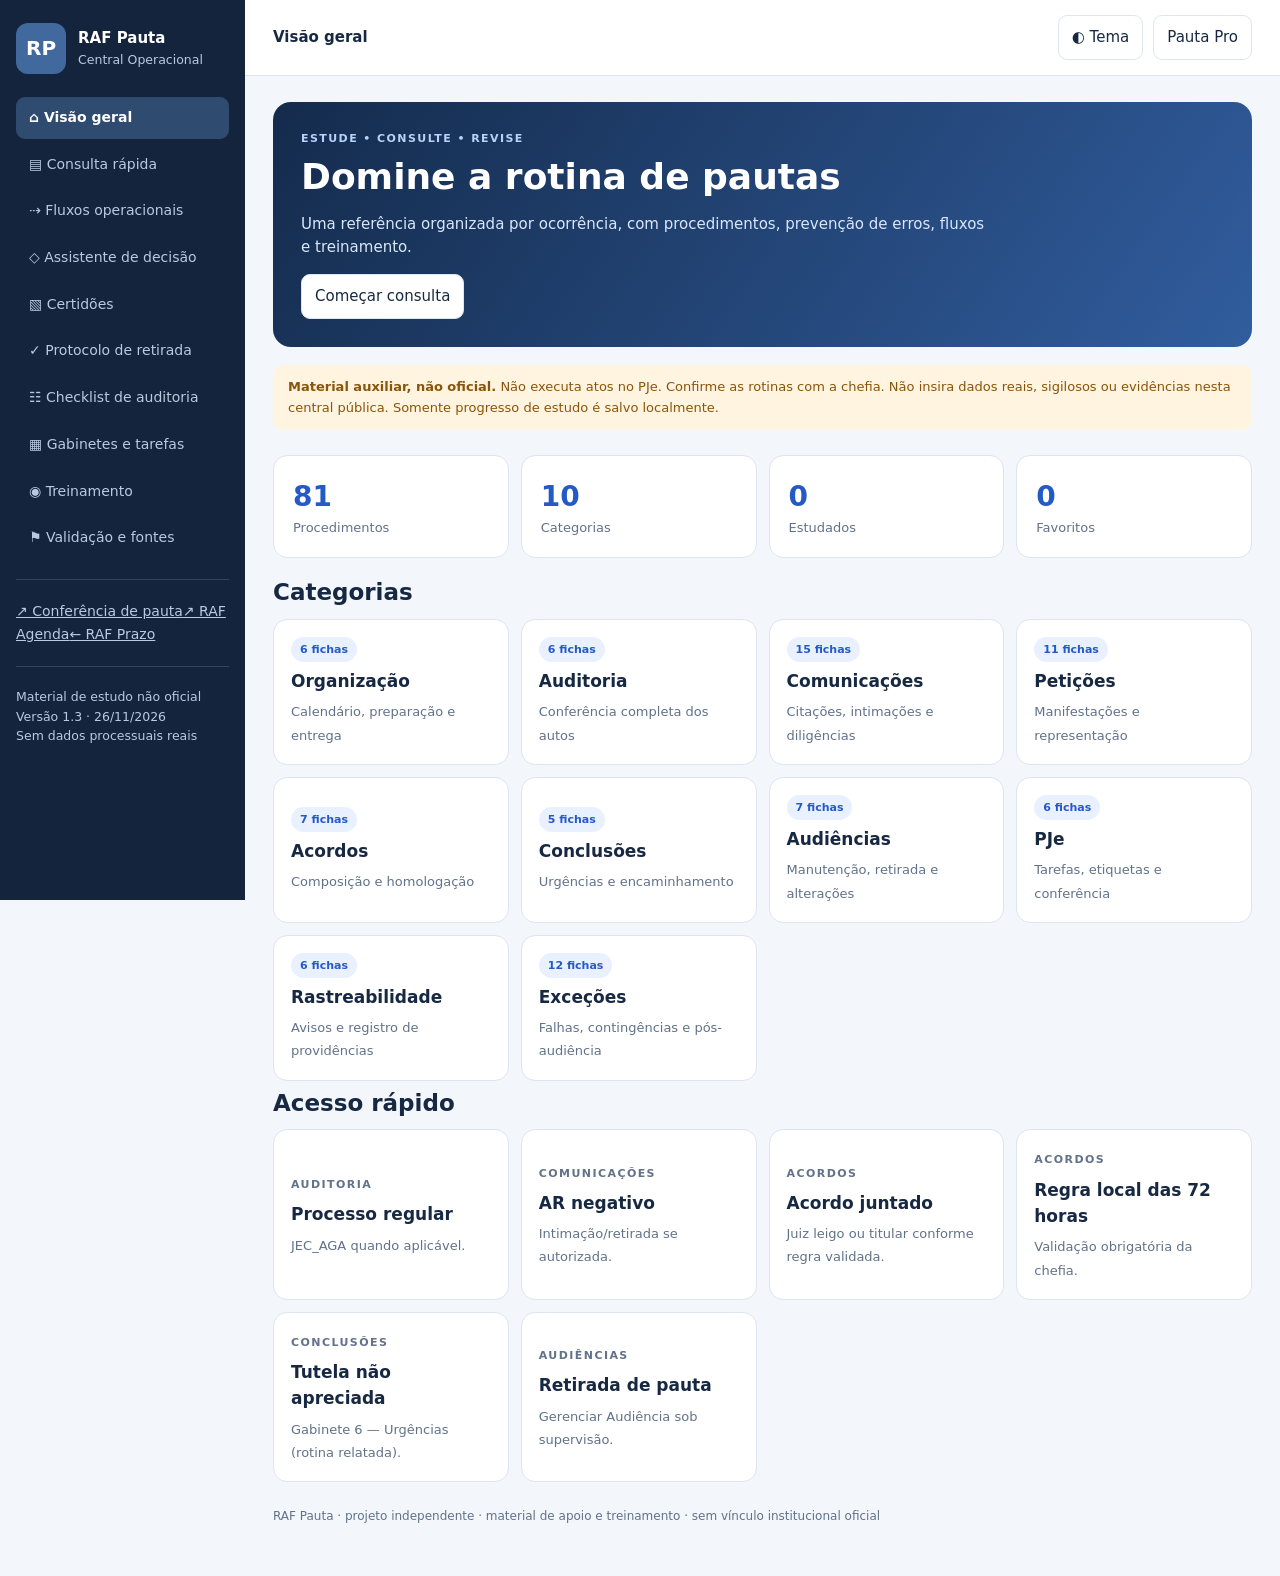
==== commit cd749bfe: "feat: 81 fluxogramas SVG desenhados, decisões, zoom e modo tutorial" ====
--- a/central/index.html
+++ b/central/index.html
@@ -1,7 +1,10 @@
 <!doctype html><html lang="pt-BR"><head><meta charset="utf-8"><meta name="viewport" content="width=device-width,initial-scale=1"><meta name="theme-color" content="#14243d"><title>RAF Pauta | Central Operacional</title><link rel="manifest" href="./manifest.webmanifest"><style>:root{color-scheme:light;--bg:#f3f6fb;--panel:#fff;--ink:#172942;--muted:#61728a;--line:#dce5f0;--accent:#245ac7;--soft:#e9f0ff;--side:#14243d;--sideink:#b9c9e0;--warn:#89540b;--warnbg:#fff4df;--good:#126a49}html[data-theme=dark]{color-scheme:dark;--bg:#101927;--panel:#18263a;--ink:#e7eef9;--muted:#a3b3cb;--line:#34445c;--accent:#a2c1ff;--soft:#23395b;--side:#0c1421;--sideink:#b9c9e0;--warn:#ffd18c;--warnbg:#3b2d1a;--good:#8de6b4}*{box-sizing:border-box}body{margin:0;background:var(--bg);color:var(--ink);font:15px/1.55 system-ui,sans-serif}button,input,select{font:inherit}button,a{touch-action:manipulation}button,.btn{cursor:pointer;background:var(--panel);color:var(--ink);border:1px solid var(--line);padding:10px 13px;border-radius:9px;text-decoration:none;display:inline-flex;align-items:center;gap:7px;justify-content:center}button:hover,.btn:hover{border-color:var(--accent)}button:focus-visible,a:focus-visible,input:focus-visible,select:focus-visible{outline:3px solid var(--accent);outline-offset:2px}.primary{background:var(--accent);color:var(--bg);font-weight:700}.layout{display:grid;grid-template-columns:245px minmax(0,1fr);min-height:100vh}.side{background:var(--side);color:#fff;padding:23px 16px;position:sticky;top:0;height:100vh;overflow:auto}.brand{display:flex;gap:12px;align-items:center;margin-bottom:23px}.logo{background:#42699e;border-radius:12px;padding:10px;font-weight:800;font-size:20px}.brand small,.side small{display:block;color:var(--sideink)}.side nav{display:grid;gap:5px}.side nav button,.side a{background:transparent;color:var(--sideink);border:0;text-align:left;justify-content:flex-start;width:100%;font-size:14px}.side nav button.active{background:#304b70;color:#fff;font-weight:650}.side hr{border:0;border-top:1px solid #ffffff25;margin:20px 0}.top{display:flex;gap:12px;align-items:center;justify-content:space-between;padding:15px 28px;background:var(--panel);border-bottom:1px solid var(--line);position:sticky;top:0;z-index:2}.wrap{max-width:1300px;margin:auto;padding:26px 28px 50px}.hero{background:linear-gradient(125deg,#142b4c,#315d9e);color:white;border-radius:18px;padding:28px;margin-bottom:18px}.hero h1{font-size:clamp(24px,3vw,36px);line-height:1.15;margin:9px 0}.hero p{max-width:690px;color:#d9e7fc}.eyebrow{text-transform:uppercase;letter-spacing:.13em;font-size:11px;font-weight:800;color:var(--muted)}.hero .eyebrow{color:#b9d2fa}.notice{background:var(--warnbg);color:var(--warn);border-radius:10px;padding:12px 15px;margin:13px 0;font-size:13px}.grid{display:grid;grid-template-columns:repeat(auto-fit,minmax(225px,1fr));gap:12px}.panel{background:var(--panel);border:1px solid var(--line);border-radius:14px;padding:19px;margin:12px 0;min-width:0}.tile{display:block;text-align:left;width:100%;min-height:130px;border-radius:14px;padding:17px}.tile strong{display:block;font-size:17px;margin:6px 0}.muted{color:var(--muted);font-size:13px}.row{display:flex;align-items:center;gap:10px;flex-wrap:wrap}.between{justify-content:space-between}.search{width:100%;border:1px solid var(--line);background:var(--panel);color:var(--ink);border-radius:12px;padding:14px;font-size:16px}select{padding:10px;background:var(--panel);color:var(--ink);border:1px solid var(--line);border-radius:9px;max-width:100%}.tag{display:inline-block;background:var(--soft);color:var(--accent);padding:4px 9px;border-radius:99px;font-size:11px;font-weight:700}.pending{background:var(--warnbg);color:var(--warn)}h1,h2,h3{line-height:1.25;margin:8px 0 12px}h2{font-size:23px}h3{font-size:17px}.split{display:grid;grid-template-columns:minmax(220px,.85fr) minmax(0,1.6fr);gap:15px}.results{max-height:72vh;overflow:auto}.result{display:block;width:100%;text-align:left;margin:5px 0}.result.active{border-color:var(--accent);background:var(--soft)}.result small{display:block;color:var(--muted)}.steps{padding-left:24px}.steps li{padding:5px 0}.check{display:flex;gap:10px;align-items:flex-start;padding:9px 0;border-bottom:1px solid var(--line)}.check input{width:19px;height:19px;flex:none;accent-color:var(--accent)}.flow{display:flex;flex-direction:column;align-items:stretch;gap:5px;max-width:650px;margin:auto}.node{background:var(--soft);border:1px solid var(--line);border-radius:10px;padding:13px;text-align:center}.arrow{text-align:center;color:var(--muted);line-height:1}.code{white-space:pre-wrap;background:var(--bg);border:1px solid var(--line);padding:15px;border-radius:9px}.stat{font-size:28px;font-weight:800;color:var(--accent)}.meter{height:9px;background:var(--line);border-radius:99px;overflow:hidden}.meter span{display:block;height:100%;background:var(--good)}.answer{width:100%;display:block;text-align:left;margin:7px 0}.correct{border:2px solid var(--good)}.incorrect{border:2px solid #bf5555}table{width:100%;border-collapse:collapse}td,th{padding:9px;text-align:left;border-bottom:1px solid var(--line);vertical-align:top}.toast{position:fixed;bottom:18px;right:18px;padding:12px 18px;background:var(--side);color:white;border-radius:10px;z-index:5;max-width:90vw}.mobile{display:none}footer{margin-top:25px;color:var(--muted);font-size:12px} @media(max-width:800px){.layout{display:block}.side{display:none;position:fixed;z-index:5;width:250px}.side.open{display:block}.mobile{display:inline-flex}.top{padding:12px}.wrap{padding:15px}.split{grid-template-columns:1fr}.results{max-height:34vh}.hero{padding:20px}.grid{grid-template-columns:repeat(auto-fit,minmax(145px,1fr))}}@media print{.side,.top,.no-print,button{display:none!important}.layout,.split{display:block}.wrap{padding:0}.results{display:none}.panel{break-inside:avoid}}
 /* Fluxos v1.2 — gestão de processos */
 .fxhead{position:relative;overflow:hidden;background:linear-gradient(125deg,#142b4c,#2e5790);color:#fff;padding:24px 27px;border-radius:18px;margin:15px 0}.fxhead h1{font-size:clamp(25px,3vw,36px);margin:5px 0}.fxhead p{color:#d5e4fb;margin:6px 0}.fxstats{display:flex;flex-wrap:wrap;gap:9px;margin-top:15px}.fxpill{padding:6px 10px;border:1px solid #ffffff44;background:#ffffff14;border-radius:9px;font-size:12px}.fxlayout{display:grid;grid-template-columns:minmax(225px,290px) minmax(0,1fr);gap:15px;align-items:start}.fxnav{position:sticky;top:82px;max-height:calc(100vh - 105px);overflow:auto}.fxnav .search{font-size:14px;padding:10px;margin-bottom:8px}.fxnav select{width:100%;margin-bottom:8px}.fxlist{display:grid;gap:5px}.fxlist button{justify-content:flex-start;text-align:left;padding:9px;line-height:1.35}.fxlist .active{border-color:var(--accent);background:var(--soft);font-weight:700}.fxlist .num{font-variant-numeric:tabular-nums;color:var(--muted);font-size:11px;min-width:23px}.fxbody{min-width:0}.fxlegend{display:flex;gap:10px;flex-wrap:wrap;margin:12px 0;font-size:12px;color:var(--muted)}.fxlegend span{display:flex;align-items:center;gap:5px}.dot{width:9px;height:9px;border-radius:3px;background:var(--f)}.fxlane{--f:#4c83dc;--t:#eaf2ff;border:1px solid var(--line);border-left:5px solid var(--f);border-radius:13px;padding:14px;background:var(--panel);margin:0;box-shadow:0 3px 10px #14243d08}.fxlane.verify{--f:#477cd0;--t:#eaf2ff}.fxlane.decision{--f:#dc992e;--t:#fff1d7}.fxlane.execute{--f:#805cc8;--t:#f2eafa}.fxlane.notify{--f:#c35d47;--t:#ffede8}.fxlane.done{--f:#23956c;--t:#e7f8f0}.fxlane .phase{color:var(--f);font-size:11px;font-weight:800;letter-spacing:.09em;text-transform:uppercase}.fxlane h3{margin:5px 0 9px;font-size:18px}.fxconnector{text-align:center;height:28px;line-height:28px;color:var(--muted);font-weight:700}.fxroute{display:flex;flex-wrap:wrap;gap:7px;align-items:center;margin:12px 0}.fxroute span{display:inline-flex;align-items:center;border:1px solid var(--line);border-radius:8px;padding:7px 9px;background:var(--soft);font-size:13px;font-weight:600;color:var(--ink)}.fxroute i{font-style:normal;color:var(--muted)}.fxbranch{display:grid;grid-template-columns:1fr 1fr;gap:10px;margin-top:12px}.fxbranch button{display:block;text-align:left;padding:13px;border-radius:10px;line-height:1.45;min-width:0}.fxbranch .yes{border-left:4px solid #23956c}.fxbranch .no{border-left:4px solid #dc992e}.fxbranch button.selected{box-shadow:0 0 0 2px var(--accent);background:var(--soft)}.fxbranch b{display:block;margin-bottom:5px}.fxstep{display:flex;gap:10px;align-items:flex-start;padding:9px 0;border-bottom:1px solid var(--line)}.fxstep:last-child{border-bottom:0}.fxstep input{width:18px;height:18px;flex:none;accent-color:var(--accent);margin-top:3px}.fxstep .stepno{font-size:11px;color:var(--muted);font-weight:700;flex:none;margin-top:3px}.fxstep span:last-child{flex:1}.fxdetailhead{display:flex;gap:12px;justify-content:space-between;align-items:flex-start}.fxdetailhead h2{font-size:25px;margin:6px 0}.fxbar{height:8px;border-radius:12px;background:var(--line);overflow:hidden;margin:9px 0}.fxbar i{display:block;height:100%;background:#23956c;transition:width .15s}.fxphasebar{display:flex;gap:5px;flex-wrap:wrap;margin:12px 0}.fxphasebar span{font-size:11px;border:1px solid var(--line);padding:4px 7px;border-radius:5px;background:var(--panel)}.fxdecisionout{border-radius:9px;padding:11px;margin:10px 0;background:var(--soft);font-size:13px}.fxalert{background:var(--warnbg);color:var(--warn);padding:12px;border-radius:9px;margin:10px 0}.fxshort{margin:0 0 12px}.fxcompact{font-size:13px}.fxmobileonly{display:none}html[data-theme=dark] .fxlane.verify{--f:#8db4ff}html[data-theme=dark] .fxlane.decision{--f:#f4bb60}html[data-theme=dark] .fxlane.execute{--f:#c3a4ff}html[data-theme=dark] .fxlane.notify{--f:#ffa891}html[data-theme=dark] .fxlane.done{--f:#8de6b4}@media(max-width:1000px){.fxlayout{grid-template-columns:1fr}.fxnav{position:static;max-height:300px}.fxmobileonly{display:block}}@media(max-width:520px){.fxbranch{grid-template-columns:1fr}.fxhead{padding:18px}.fxdetailhead{display:block}.fxroute span{font-size:12px}.fxnav{max-height:260px}}@media print{.fxnav,.fxhead,.fxlegend,.fxphasebar{display:none!important}.fxlayout{display:block}.fxlane{break-inside:avoid}.fxbranch button{display:block!important;color:var(--ink)}}
-</style></head><body><div class="layout"><aside class="side" id="side"><div class="brand"><div class="logo">RP</div><div><b>RAF Pauta</b><small>Central Operacional</small></div></div><nav id="nav"></nav><hr><a href="../pauta.html">↗ Conferência de pauta</a><a href="../agenda.html">↗ RAF Agenda</a><a href="../index.html">← RAF Prazo</a><hr><small>Material de estudo não oficial<br>Versão 1.2 · 26/11/2026<br>Sem dados processuais reais</small></aside><div><header class="top"><div class="row"><button class="mobile" id="menu" aria-label="Abrir menu">☰</button><b id="section">Central Operacional</b></div><div class="row"><button id="theme" aria-label="Alternar tema">◐ Tema</button><a class="btn" href="../pauta.html">Pauta Pro</a></div></header><main class="wrap" id="main"></main></div></div><div id="toast" class="toast" role="status" hidden></div><script>
+
+/* RAF Central 1.3 — diagramas vetoriais de processos */
+.dgboard{border:1px solid var(--line);border-radius:15px;background:var(--panel);margin:14px 0;padding:15px;min-width:0}.dgtools{display:flex;align-items:center;flex-wrap:wrap;gap:8px;margin:8px 0 14px}.dgtools button{font-size:13px}.dgtools button.on{background:var(--soft);border-color:var(--accent);color:var(--accent);font-weight:700}.dgcanvas{overflow:auto;max-height:76vh;border-radius:12px;border:1px solid var(--line);background-color:var(--bg);background-image:radial-gradient(var(--line) 0.8px,transparent .8px);background-size:16px 16px;padding:12px;scrollbar-width:thin}.dgcanvas svg{display:block;margin:auto;max-width:none;height:auto;color:var(--ink);font-family:system-ui,sans-serif}.dgcanvas svg text{fill:currentColor}.dgcanvas svg .edge{stroke:var(--muted);stroke-width:1.7;fill:none;stroke-linejoin:round}.dgcanvas svg .yesedge{stroke:#23956c}.dgcanvas svg .noedge{stroke:#d28b27}.dgcanvas svg .nodebox{fill:var(--panel);stroke-width:1.6}.dgcanvas svg .nodeblue{stroke:#477cd0}.dgcanvas svg .nodepurple{stroke:#805cc8}.dgcanvas svg .nodeorange{stroke:#d28b27}.dgcanvas svg .nodered{stroke:#c35d47}.dgcanvas svg .nodegreen{stroke:#23956c}.dgcanvas svg .branchlabel{font-weight:800;font-size:12px}.dgcanvas svg .yeslabel{fill:#23956c}.dgcanvas svg .nolabel{fill:#b47820}html[data-theme=dark] .dgcanvas svg .nolabel{fill:#f4bb60}html[data-theme=dark] .dgcanvas svg .yeslabel{fill:#8de6b4}.dgcanvas svg .branchmuted{opacity:.28}.dgcanvas svg .selectedpath{stroke-width:3}.dghelp{font-size:12px;color:var(--muted);margin:9px 0}.dgcaption{font-weight:700;font-size:14px;margin:0}.dgbranches{display:flex;gap:7px;flex-wrap:wrap;margin:10px 0}.dgbranches button{font-size:13px}.dgbranches button.on{border-color:var(--accent);background:var(--soft)}.dgboard[hidden],.dgsteps[hidden]{display:none!important}.dgprint{display:none}@media(max-width:520px){.dgboard{padding:9px}.dgcanvas{padding:5px;max-height:70vh}}@media print{.dgboard{border:0;padding:0}.dgcanvas{overflow:visible!important;max-height:none!important;background:white!important;border:0;padding:0}.dgcanvas svg{width:100%!important;max-width:100%!important;height:auto!important;color:#172942!important}.dgcanvas svg .nodebox{fill:white!important}.dgtools,.dgbranches,.dghelp{display:none!important}.dgprint{display:block}.dgboard[hidden],.dgsteps[hidden]{display:none!important}.dgcanvas{break-inside:avoid}}
+</style></head><body><div class="layout"><aside class="side" id="side"><div class="brand"><div class="logo">RP</div><div><b>RAF Pauta</b><small>Central Operacional</small></div></div><nav id="nav"></nav><hr><a href="../pauta.html">↗ Conferência de pauta</a><a href="../agenda.html">↗ RAF Agenda</a><a href="../index.html">← RAF Prazo</a><hr><small>Material de estudo não oficial<br>Versão 1.3 · 26/11/2026<br>Sem dados processuais reais</small></aside><div><header class="top"><div class="row"><button class="mobile" id="menu" aria-label="Abrir menu">☰</button><b id="section">Central Operacional</b></div><div class="row"><button id="theme" aria-label="Alternar tema">◐ Tema</button><a class="btn" href="../pauta.html">Pauta Pro</a></div></header><main class="wrap" id="main"></main></div></div><div id="toast" class="toast" role="status" hidden></div><script>
 'use strict';
 const C=[["Organização","Calendário, preparação e entrega"],["Auditoria","Conferência completa dos autos"],["Comunicações","Citações, intimações e diligências"],["Petições","Manifestações e representação"],["Acordos","Composição e homologação"],["Conclusões","Urgências e encaminhamento"],["Audiências","Manutenção, retirada e alterações"],["PJe","Tarefas, etiquetas e conferência"],["Rastreabilidade","Avisos e registro de providências"],["Exceções","Falhas, contingências e pós-audiência"]],D=[{"id":1,"cat":0,"title":"Calendário e escala","tags":"agenda juiz leigo Dr Dra","recognize":"Compare data da audiência, sala, horário, modalidade e responsável com a escala vigente.","steps":["Consultar calendário","separar por data e sala","conferir Dr./Dra.","registrar divergências."],"dest":"Planejar; não alterar audiência.","warn":"Não confundir expediente com data da audiência.","cert":"","status":"referência"},{"id":2,"cat":0,"title":"Conferência no dia útil anterior","tags":"sexta segunda feriado","recognize":"Identifique o próximo dia útil com audiência, considerando expediente suspenso.","steps":["Na sexta, conferir segunda","antecipar em feriados","reservar revisão final."],"dest":"Organizar agenda.","warn":"Confirmar feriados e suspensão na fonte oficial.","cert":"","status":"referência"},{"id":3,"cat":0,"title":"Auditoria antecipada","tags":"relatório antecipação","recognize":"Identifique processos de futuras pautas e o lote atribuído.","steps":["Extrair relação","analisar autos","tratar pendências","programar segunda passagem."],"dest":"Controle de auditoria.","warn":"Auditoria antecipada não substitui a conferência final.","cert":"","status":"referência"},{"id":4,"cat":0,"title":"Extrair PDF da pauta","tags":"painel audiências sessões","recognize":"Conferir data, sala, modalidade, lista e total.","steps":["Painel do Usuário → Audiências e Sessões → Pauta de Audiência","aplicar filtros","gerar PDF","comparar relação."],"dest":"Consulta no PJe.","warn":"Não editar audiência pela tela de consulta.","cert":"","status":"referência"},{"id":5,"cat":0,"title":"Impressão e distribuição","tags":"entregar via juiz leigo","recognize":"Verificar versão atual, destinatário e sala.","steps":["Reconciliar números","gerar PDF final","entregar vias conforme orientação","registrar entrega","avisar mudanças posteriores."],"dest":"Distribuição interna autorizada.","warn":"Não enviar a lista por canal não autorizado.","cert":"","status":"referência"},{"id":6,"cat":0,"title":"Passagem de serviço","tags":"férias transição","recognize":"Identifique pendências herdadas, datas próximas e orientações ainda não cumpridas.","steps":["Receber lista","conferir cada item prioritário","registrar origem e horário","alinhar responsável e próxima ação."],"dest":"Chefia / supervisão.","warn":"Não atribuir responsabilidade sem comprovação.","cert":"","status":"referência"},{"id":7,"cat":1,"title":"Leitura da árvore processual","tags":"autos digitais histórico","recognize":"Conferir número, classe, fase, partes, audiência e tarefa.","steps":["Abrir autos","localizar certidão e decisão","ler documentos relevantes","verificar fatos supervenientes."],"dest":"Auditoria individual.","warn":"Não decidir pelo título do documento.","cert":"","status":"referência"},{"id":8,"cat":1,"title":"Última certidão e despacho","tags":"index ID documentos","recognize":"Identifique o alcance da certidão e as ordens posteriores.","steps":["Ler a última certidão","conferir despacho mais recente","verificar atos já cumpridos","ler fatos novos."],"dest":"Certificar apenas o fato conferido.","warn":"Não reutilizar certidão anterior sem revisão.","cert":"","status":"referência"},{"id":9,"cat":1,"title":"Representação das partes","tags":"procuração poderes","recognize":"Conferir procurações, substabelecimentos, cadastro e vínculo.","steps":["Identificar parte e advogado","conferir poderes","registrar divergência","encaminhar se necessário."],"dest":"Fluxo de representação.","warn":"Cadastro não prova regularidade de citação.","cert":"","status":"referência"},{"id":10,"cat":1,"title":"Processo regular","tags":"ok verde audiência","recognize":"Comunicações regulares, sem determinação impeditiva nem pendência relevante.","steps":["Conferir integralmente","preparar certidão","validar assinatura","conferir tarefa","manter e revisar."],"dest":"JEC_AGA quando aplicável.","warn":"Não certificar aptidão sem leitura completa.","cert":"Certifico que os presentes autos encontram-se aguardando audiência de conciliação designada.","status":"referência"},{"id":11,"cat":1,"title":"Certificação em lotes","tags":"certidões sem PAC com PAC","recognize":"Identifique a faixa atribuída e a necessidade de ato de comunicação.","steps":["Conferir cada processo","separar PAC","validar conteúdo individual","conferir juntada e tarefa","revisar lote."],"dest":"Perfil autorizado; JEC_AGA se aplicável.","warn":"Não agrupar casos diferentes nem assinar com credenciais alheias.","cert":"","status":"referência"},{"id":12,"cat":1,"title":"Segunda conferência","tags":"petição nova revisão","recognize":"Compare a pauta inicial com a atual e os eventos novos.","steps":["Reabrir pendentes e casos alterados","ler petições novas","reconciliar processo por processo","comunicar alterações."],"dest":"Revisão final.","warn":"Totais iguais não garantem listas iguais.","cert":"","status":"referência"},{"id":13,"cat":2,"title":"AR positivo","tags":"aviso recebimento","recognize":"Confira destinatário, endereço, assinatura, data, natureza da parte e ato.","steps":["Abrir imagem/documento","verificar regularidade e demais partes","certificar fato se necessário."],"dest":"Manter se processo apto.","warn":"AR positivo não implica regularidade automática.","cert":"","status":"referência"},{"id":14,"cat":2,"title":"AR negativo","tags":"mudou-se ausente desconhecido não procurado possível retirada aviso zap WhatsApp motivo data audiência","recognize":"Confira motivo da devolução, ID e eventual outra citação.","steps":["Ler devolução","Ao identificar possível retirada, comunicar individualmente no grupo de WhatsApp autorizado, com motivo objetivo, data e horário da audiência; informar que ainda está pendente, sem anunciar cancelamento.","verificar comunicação alternativa","manifestação do autor","obter autorização","executar providência","avisar retirada.","Se a retirada for autorizada e efetivada, confirmar no PJe e enviar novo aviso individual com motivo, data e horário da audiência, situação efetivada e horário do ato; registrar as duas comunicações no controle institucional. Se mantida, comunicar o desfecho."],"dest":"Intimação/retirada se autorizada.","warn":"Não confundir AR pendente com negativo.","cert":"Certifico que o feito foi retirado da pauta de audiências em face do AR negativo de index [ÍNDICE]. Fica a parte autora intimada a se manifestar sobre o AR negativo.","status":"referência"},{"id":15,"cat":2,"title":"AR de pessoa física assinado por terceiro","tags":"AR terceiro recebedor possível retirada aviso zap WhatsApp motivo data audiência","recognize":"Compare nome do destinatário com recebedor, endereço e circunstâncias.","steps":["Abrir AR","Ao identificar possível retirada, comunicar individualmente no grupo de WhatsApp autorizado, com motivo objetivo, data e horário da audiência; informar que ainda está pendente, sem anunciar cancelamento.","identificar divergência","verificar outra comunicação","certificar fato","consultar encaminhamento.","Se a retirada for autorizada e efetivada, confirmar no PJe e enviar novo aviso individual com motivo, data e horário da audiência, situação efetivada e horário do ato; registrar as duas comunicações no controle institucional. Se mantida, comunicar o desfecho."],"dest":"Gabinete 1 conforme orientação.","warn":"Não declarar nulidade nem retirar automaticamente.","cert":"Certifico que o AR de id. [ID] foi assinado por terceiros.","status":"referência"},{"id":16,"cat":2,"title":"AR de pessoa jurídica","tags":"empresa recepção terceiro possível retirada aviso zap WhatsApp motivo data audiência","recognize":"Verifique identificação do recebedor e circunstâncias da entrega.","steps":["Conferir endereço e pessoa jurídica","Ao identificar possível retirada, comunicar individualmente no grupo de WhatsApp autorizado, com motivo objetivo, data e horário da audiência; informar que ainda está pendente, sem anunciar cancelamento.","examinar recepção","verificar comunicações adicionais","consultar dúvida.","Se a retirada for autorizada e efetivada, confirmar no PJe e enviar novo aviso individual com motivo, data e horário da audiência, situação efetivada e horário do ato; registrar as duas comunicações no controle institucional. Se mantida, comunicar o desfecho."],"dest":"Manutenção ou apreciação conforme caso.","warn":"Não aplicar automaticamente a regra de pessoa física.","cert":"","status":"referência"},{"id":17,"cat":2,"title":"AR não juntado","tags":"AR pendente rastreio possível retirada aviso zap WhatsApp motivo data audiência","recognize":"Identifique expedição, postagem, retorno e eventual outro meio.","steps":["Consultar expediente e SISCOR autorizado","Ao identificar possível retirada, comunicar individualmente no grupo de WhatsApp autorizado, com motivo objetivo, data e horário da audiência; informar que ainda está pendente, sem anunciar cancelamento.","verificar retorno","registrar ausência","encaminhar pendência.","Se a retirada for autorizada e efetivada, confirmar no PJe e enviar novo aviso individual com motivo, data e horário da audiência, situação efetivada e horário do ato; registrar as duas comunicações no controle institucional. Se mantida, comunicar o desfecho."],"dest":"Gabinete 1 quando orientado.","warn":"Não certificar retorno negativo inexistente.","cert":"","status":"referência"},{"id":18,"cat":2,"title":"Mandado positivo","tags":"OJA cumprido","recognize":"Confira teor da certidão e ato efetivamente cumprido.","steps":["Abrir certidão OJA","conferir destinatário, datas e finalidade","verificar demais partes","registrar."],"dest":"Manter se apto.","warn":"Expedição não significa cumprimento.","cert":"","status":"referência"},{"id":19,"cat":2,"title":"Diligência negativa do OJA","tags":"mandado negativo oficial justiça possível retirada aviso zap WhatsApp motivo data audiência","recognize":"Leia motivo, destinatário e ID da certidão.","steps":["Verificar outras comunicações","Ao identificar possível retirada, comunicar individualmente no grupo de WhatsApp autorizado, com motivo objetivo, data e horário da audiência; informar que ainda está pendente, sem anunciar cancelamento.","conferir manifestação","obter autorização","efetivar retirada se cabível","avisar.","Se a retirada for autorizada e efetivada, confirmar no PJe e enviar novo aviso individual com motivo, data e horário da audiência, situação efetivada e horário do ato; registrar as duas comunicações no controle institucional. Se mantida, comunicar o desfecho."],"dest":"Intimar autor conforme determinação.","warn":"Só usar modelo após retirada e intimação cabíveis.","cert":"Certifico que o feito foi retirado da pauta de audiências em face de devolução de diligência negativa de index [ÍNDICE]. Fica a parte autora intimada a se manifestar sobre a certidão do OJA.","status":"referência"},{"id":20,"cat":2,"title":"Citação eletrônica confirmada","tags":"domicílio eletrônico ciência","recognize":"Confira comprovante, destinatário e prazo aplicável.","steps":["Consultar expediente","conferir confirmação e data","verificar decisão","registrar."],"dest":"Manter se apto.","warn":"Não confundir envio com ciência.","cert":"","status":"referência"},{"id":21,"cat":2,"title":"Citação eletrônica pendente","tags":"sem ciência eletrônico possível retirada aviso zap WhatsApp motivo data audiência","recognize":"Verifique se há confirmação, prazo e meio alternativo.","steps":["Consultar status","Ao identificar possível retirada, comunicar individualmente no grupo de WhatsApp autorizado, com motivo objetivo, data e horário da audiência; informar que ainda está pendente, sem anunciar cancelamento.","conferir norma e ordem aplicáveis","informar responsável","controlar pauta.","Se a retirada for autorizada e efetivada, confirmar no PJe e enviar novo aviso individual com motivo, data e horário da audiência, situação efetivada e horário do ato; registrar as duas comunicações no controle institucional. Se mantida, comunicar o desfecho."],"dest":"Apreciação ou nova comunicação autorizada.","warn":"Não presumir citação válida nem cancelamento.","cert":"","status":"referência"},{"id":22,"cat":2,"title":"Pluralidade de réus","tags":"vários réus um citado litisconsórcio possível retirada aviso zap WhatsApp motivo data audiência","recognize":"Conferir comunicação de cada réu e alcance das decisões.","steps":["Montar conferência individual","Ao identificar possível retirada, comunicar individualmente no grupo de WhatsApp autorizado, com motivo objetivo, data e horário da audiência; informar que ainda está pendente, sem anunciar cancelamento.","verificar falta de comunicação","registrar","consultar responsável.","Se a retirada for autorizada e efetivada, confirmar no PJe e enviar novo aviso individual com motivo, data e horário da audiência, situação efetivada e horário do ato; registrar as duas comunicações no controle institucional. Se mantida, comunicar o desfecho."],"dest":"Apreciação conforme caso.","warn":"Um réu citado não prova citação dos demais.","cert":"","status":"referência"},{"id":23,"cat":2,"title":"Comparecimento espontâneo","tags":"réu compareceu contestação possível retirada aviso zap WhatsApp motivo data audiência","recognize":"Identifique manifestação, representação e conteúdo.","steps":["Ler petição integral","Ao identificar possível retirada, comunicar individualmente no grupo de WhatsApp autorizado, com motivo objetivo, data e horário da audiência; informar que ainda está pendente, sem anunciar cancelamento.","conferir circunstâncias e decisão","levar questão à apreciação se necessária.","Se a retirada for autorizada e efetivada, confirmar no PJe e enviar novo aviso individual com motivo, data e horário da audiência, situação efetivada e horário do ato; registrar as duas comunicações no controle institucional. Se mantida, comunicar o desfecho."],"dest":"Gabinete competente conforme rotina.","warn":"Não declarar automaticamente suprida a citação.","cert":"","status":"referência"},{"id":24,"cat":2,"title":"Carta precatória","tags":"precatória diligência possível retirada aviso zap WhatsApp motivo data audiência","recognize":"Verifique envio, cumprimento e devolução.","steps":["Consultar expediente","Ao identificar possível retirada, comunicar individualmente no grupo de WhatsApp autorizado, com motivo objetivo, data e horário da audiência; informar que ainda está pendente, sem anunciar cancelamento.","conferir certidão","identificar pendência","comunicar prazo e audiência.","Se a retirada for autorizada e efetivada, confirmar no PJe e enviar novo aviso individual com motivo, data e horário da audiência, situação efetivada e horário do ato; registrar as duas comunicações no controle institucional. Se mantida, comunicar o desfecho."],"dest":"Providência autorizada.","warn":"Não considerar cumprida só por estar expedida.","cert":"","status":"referência"},{"id":25,"cat":2,"title":"Erro no SISCOR","tags":"erro expedição AR possível retirada aviso zap WhatsApp motivo data audiência","recognize":"Identifique o erro efetivamente comprovado.","steps":["Conferir expediente e divergência","Ao identificar possível retirada, comunicar individualmente no grupo de WhatsApp autorizado, com motivo objetivo, data e horário da audiência; informar que ainda está pendente, sem anunciar cancelamento.","registrar ID","preparar certidão","encaminhar conforme orientação.","Se a retirada for autorizada e efetivada, confirmar no PJe e enviar novo aviso individual com motivo, data e horário da audiência, situação efetivada e horário do ato; registrar as duas comunicações no controle institucional. Se mantida, comunicar o desfecho."],"dest":"Conclusão quando autorizada.","warn":"Não atribuir culpa sem comprovação.","cert":"Certifico que, compulsando o sistema SISCOR, verifiquei que houve erro na expedição da citação por AR, conforme expediente de id. [ID]. Remeto os autos à conclusão.","status":"referência"},{"id":26,"cat":2,"title":"Erro material no mandado","tags":"digitação endereço horário possível retirada aviso zap WhatsApp motivo data audiência","recognize":"Compare ordem, dados do mandado e audiência.","steps":["Identificar divergência objetiva","Ao identificar possível retirada, comunicar individualmente no grupo de WhatsApp autorizado, com motivo objetivo, data e horário da audiência; informar que ainda está pendente, sem anunciar cancelamento.","registrar ID","comunicar","avaliar retificação autorizada.","Se a retirada for autorizada e efetivada, confirmar no PJe e enviar novo aviso individual com motivo, data e horário da audiência, situação efetivada e horário do ato; registrar as duas comunicações no controle institucional. Se mantida, comunicar o desfecho."],"dest":"Servidor responsável.","warn":"Não alterar documento assinado por conta própria.","cert":"Certifico que foi constatado erro material na digitação do mandado de id. [ID], consistente em [DIVERGÊNCIA].","status":"referência"},{"id":27,"cat":2,"title":"Intimação e PAC","tags":"preparar ato comunicação expediente","recognize":"Verifique ordem, parte destinatária, modalidade e prazo.","steps":["Conferir ordem","preparar ato autorizado","validar destinatário e texto","conferir expedição e retorno."],"dest":"PAC conforme perfil e rotina.","warn":"Não afirmar intimado antes do ato correspondente.","cert":"","status":"referência"},{"id":28,"cat":3,"title":"Contestação","tags":"defesa pedido contraposto","recognize":"Leia integralmente inclusive pedidos incidentais.","steps":["Conferir representação","verificar pedido novo e decisão","manter se regular","encaminhar dúvida."],"dest":"Conhecimento conforme orientação.","warn":"Não presumir que contestação resolve a citação.","cert":"","status":"referência"},{"id":29,"cat":3,"title":"Habilitação de advogado","tags":"procuração cadastro","recognize":"Conferir instrumento, parte e eventuais pedidos cumulados.","steps":["Ler petição","validar poderes","conferir cadastro","preparar ato sob supervisão."],"dest":"Representação processual.","warn":"Não habilitar parte errada.","cert":"","status":"referência"},{"id":30,"cat":3,"title":"Desabilitação de advogado","tags":"revogação substituição","recognize":"Identifique ordem, instrumento e efeitos sobre comunicações.","steps":["Conferir documento","verificar decisão e cadastro","submeter alteração","revisar futuras intimações."],"dest":"Servidor responsável.","warn":"Não excluir vínculo sem autorização.","cert":"","status":"referência"},{"id":31,"cat":3,"title":"Substabelecimento","tags":"reserva poderes","recognize":"Conferir outorgante, substabelecido, reserva e parte.","steps":["Ler documento","comparar cadeia de poderes","conferir cadastro","encaminhar divergência."],"dest":"Representação.","warn":"Não presumir revogação.","cert":"","status":"referência"},{"id":32,"cat":3,"title":"Renúncia de advogado","tags":"patrono renúncia","recognize":"Conferir comunicação à parte e efeitos pertinentes.","steps":["Ler petição e prova","verificar decisão","comunicar impacto na audiência."],"dest":"Apreciação conforme rotina.","warn":"Não retirar automaticamente.","cert":"","status":"referência"},{"id":33,"cat":3,"title":"Desistência","tags":"pedido extinção possível retirada aviso zap WhatsApp motivo data audiência","recognize":"Identifique autor, poderes e alcance.","steps":["Ler pedido","Ao identificar possível retirada, comunicar individualmente no grupo de WhatsApp autorizado, com motivo objetivo, data e horário da audiência; informar que ainda está pendente, sem anunciar cancelamento.","verificar decisão","encaminhar para apreciação","acompanhar pauta.","Se a retirada for autorizada e efetivada, confirmar no PJe e enviar novo aviso individual com motivo, data e horário da audiência, situação efetivada e horário do ato; registrar as duas comunicações no controle institucional. Se mantida, comunicar o desfecho."],"dest":"Gabinete 1 conforme rotina.","warn":"Pedido não equivale a extinção.","cert":"","status":"referência"},{"id":34,"cat":3,"title":"Aditamento ou emenda","tags":"alteração inicial possível retirada aviso zap WhatsApp motivo data audiência","recognize":"Identifique alteração e efeitos nas comunicações.","steps":["Comparar pedidos e partes","Ao identificar possível retirada, comunicar individualmente no grupo de WhatsApp autorizado, com motivo objetivo, data e horário da audiência; informar que ainda está pendente, sem anunciar cancelamento.","conferir decisão","avaliar necessidade de ato","encaminhar.","Se a retirada for autorizada e efetivada, confirmar no PJe e enviar novo aviso individual com motivo, data e horário da audiência, situação efetivada e horário do ato; registrar as duas comunicações no controle institucional. Se mantida, comunicar o desfecho."],"dest":"Conhecimento.","warn":"Não ignorar mudança de polo ou pedido.","cert":"","status":"referência"},{"id":35,"cat":3,"title":"Pedido de desentranhamento","tags":"excluir petição possível retirada aviso zap WhatsApp motivo data audiência","recognize":"Identifique pedido e documento alvo.","steps":["Registrar os dois IDs","Ao identificar possível retirada, comunicar individualmente no grupo de WhatsApp autorizado, com motivo objetivo, data e horário da audiência; informar que ainda está pendente, sem anunciar cancelamento.","verificar decisão","preparar certidão","encaminhar.","Se a retirada for autorizada e efetivada, confirmar no PJe e enviar novo aviso individual com motivo, data e horário da audiência, situação efetivada e horário do ato; registrar as duas comunicações no controle institucional. Se mantida, comunicar o desfecho."],"dest":"Servidor ou gabinete competente.","warn":"Não desentranhar sem comando.","cert":"Certifico que, na petição de index [ID DO PEDIDO], consta pedido de desentranhamento da petição de index [ID DO DOCUMENTO].","status":"referência"},{"id":36,"cat":3,"title":"Cumprimento de desentranhamento","tags":"despacho exclusão","recognize":"Verifique ordem e documento exato.","steps":["Comparar ID","executar somente no perfil competente","confirmar resultado","certificar se cabível."],"dest":"Cumprimento autorizado.","warn":"Não excluir documento diferente.","cert":"","status":"referência"},{"id":37,"cat":3,"title":"Pedido de redesignação","tags":"adiamento remarcação possível retirada aviso zap WhatsApp motivo data audiência","recognize":"Verificar justificativa, data e decisão.","steps":["Ler pedido","Ao identificar possível retirada, comunicar individualmente no grupo de WhatsApp autorizado, com motivo objetivo, data e horário da audiência; informar que ainda está pendente, sem anunciar cancelamento.","conferir audiência","consultar tempo hábil","encaminhar","manter status até autorização.","Se a retirada for autorizada e efetivada, confirmar no PJe e enviar novo aviso individual com motivo, data e horário da audiência, situação efetivada e horário do ato; registrar as duas comunicações no controle institucional. Se mantida, comunicar o desfecho."],"dest":"Gabinete 1 conforme rotina.","warn":"Pedido não altera pauta.","cert":"","status":"referência"},{"id":38,"cat":3,"title":"Pedido de audiência virtual","tags":"modalidade link remoto possível retirada aviso zap WhatsApp motivo data audiência conclusão audiência online on-line G1","recognize":"Conferir pedido, decisão e modalidade registrada.","steps":["Localizar a petição e o ID da manifestação","Conferir data, horário, sala e modalidade atual da audiência","Verificar decisão anterior sobre o pedido","Caso pendente, preparar certidão objetiva e encaminhar à conclusão do Gabinete 1 — Conhecimento, sob orientação","Manter a audiência designada até decisão ou determinação aplicável","Ao identificar possível retirada, comunicar individualmente no grupo de WhatsApp autorizado, com motivo objetivo, data e horário da audiência; informar que ainda está pendente, sem anunciar cancelamento.","Acompanhar decisão e cumprir providência autorizada; conferir modalidade e comunicações","Se a retirada for autorizada e efetivada, confirmar no PJe e enviar novo aviso individual com motivo, data e horário da audiência, situação efetivada e horário do ato; registrar as duas comunicações no controle institucional. Se mantida, comunicar o desfecho."],"dest":"Gabinete 1 — Conhecimento, conforme rotina interna relatada e orientação da serventia.","warn":"Pedido não equivale a deferimento; conclusão não cancela a audiência. Modelo sugerido: usar somente após conferência e encaminhamento autorizado.","cert":"Certifico que, na petição de index [ÍNDICE], consta pedido de realização da audiência na modalidade virtual, estando a audiência designada para o dia [DATA]. Remeto os autos à conclusão.","status":"referência"},{"id":39,"cat":4,"title":"Acordo juntado","tags":"composição 72 horas possível retirada aviso zap WhatsApp motivo data audiência","recognize":"Conferir partes, pedidos, assinaturas, decisão e autorização.","steps":["Ler acordo","Ao identificar possível retirada, comunicar individualmente no grupo de WhatsApp autorizado, com motivo objetivo, data e horário da audiência; informar que ainda está pendente, sem anunciar cancelamento.","verificar alcance","confirmar regra local de encaminhamento","efetivar retirada se autorizada","comunicar.","Se a retirada for autorizada e efetivada, confirmar no PJe e enviar novo aviso individual com motivo, data e horário da audiência, situação efetivada e horário do ato; registrar as duas comunicações no controle institucional. Se mantida, comunicar o desfecho."],"dest":"Juiz leigo ou titular conforme regra validada.","warn":"Acordo juntado não é homologado.","cert":"","status":"referência"},{"id":40,"cat":4,"title":"Acordo homologado","tags":"sentença homologação possível retirada aviso zap WhatsApp motivo data audiência","recognize":"Identifique decisão homologatória e alcance.","steps":["Ler decisão","Ao identificar possível retirada, comunicar individualmente no grupo de WhatsApp autorizado, com motivo objetivo, data e horário da audiência; informar que ainda está pendente, sem anunciar cancelamento.","verificar comando sobre audiência","executar providência autorizada","conferir tarefa","avisar retirada.","Se a retirada for autorizada e efetivada, confirmar no PJe e enviar novo aviso individual com motivo, data e horário da audiência, situação efetivada e horário do ato; registrar as duas comunicações no controle institucional. Se mantida, comunicar o desfecho."],"dest":"Cumprir decisão.","warn":"Não cancelar audiência remanescente por acordo parcial.","cert":"","status":"referência"},{"id":41,"cat":4,"title":"Acordo parcial","tags":"alguns pedidos réus possível retirada aviso zap WhatsApp motivo data audiência","recognize":"Verifique quais partes e pedidos subsistem.","steps":["Comparar acordo e inicial","Ao identificar possível retirada, comunicar individualmente no grupo de WhatsApp autorizado, com motivo objetivo, data e horário da audiência; informar que ainda está pendente, sem anunciar cancelamento.","conferir decisão","comunicar pendências","manter até orientação.","Se a retirada for autorizada e efetivada, confirmar no PJe e enviar novo aviso individual com motivo, data e horário da audiência, situação efetivada e horário do ato; registrar as duas comunicações no controle institucional. Se mantida, comunicar o desfecho."],"dest":"Apreciação.","warn":"Não presumir extinção integral.","cert":"","status":"referência"},{"id":42,"cat":4,"title":"Regra local das 72 horas","tags":"72h leigo togado possível retirada aviso zap WhatsApp motivo data audiência","recognize":"Regra relatada: até 72h antes, leigo; mais de 72h, togado. Marco, exceções e vigência não confirmados.","steps":["Consultar responsável","Ao identificar possível retirada, comunicar individualmente no grupo de WhatsApp autorizado, com motivo objetivo, data e horário da audiência; informar que ainda está pendente, sem anunciar cancelamento.","confirmar marco de contagem e igualdade","registrar orientação","só então encaminhar.","Se a retirada for autorizada e efetivada, confirmar no PJe e enviar novo aviso individual com motivo, data e horário da audiência, situação efetivada e horário do ato; registrar as duas comunicações no controle institucional. Se mantida, comunicar o desfecho."],"dest":"Validação obrigatória da chefia.","warn":"Não automatizar regra pendente de confirmação.","cert":"","status":"validar"},{"id":43,"cat":4,"title":"Acordo com remessa ao titular","tags":"MM juiz titular possível retirada aviso zap WhatsApp motivo data audiência","recognize":"Confirme acordo, autorização de retirada e destino.","steps":["Verificar alcance","Ao identificar possível retirada, comunicar individualmente no grupo de WhatsApp autorizado, com motivo objetivo, data e horário da audiência; informar que ainda está pendente, sem anunciar cancelamento.","confirmar fluxo","efetivar retirada","certificar","conferir remessa","comunicar.","Se a retirada for autorizada e efetivada, confirmar no PJe e enviar novo aviso individual com motivo, data e horário da audiência, situação efetivada e horário do ato; registrar as duas comunicações no controle institucional. Se mantida, comunicar o desfecho."],"dest":"Juiz titular quando autorizado.","warn":"Não usar antes de efetivar os atos descritos.","cert":"Certifico que, considerando o acordo juntado, retiro o feito da pauta de audiências e remeto ao MM. Juiz Titular.","status":"referência"},{"id":44,"cat":4,"title":"Acordo com remessa ao juiz leigo","tags":"juíza leiga responsável possível retirada aviso zap WhatsApp motivo data audiência","recognize":"Confirme acordo, autorização e responsável correto.","steps":["Conferir data","Ao identificar possível retirada, comunicar individualmente no grupo de WhatsApp autorizado, com motivo objetivo, data e horário da audiência; informar que ainda está pendente, sem anunciar cancelamento.","validar destino","efetivar retirada","certificar e remeter","comunicar.","Se a retirada for autorizada e efetivada, confirmar no PJe e enviar novo aviso individual com motivo, data e horário da audiência, situação efetivada e horário do ato; registrar as duas comunicações no controle institucional. Se mantida, comunicar o desfecho."],"dest":"Juiz(a) leigo(a) quando autorizado.","warn":"Homologação é ato do magistrado competente.","cert":"Certifico que, considerando o acordo juntado, retiro o feito da pauta de audiências e remeto ao(à) Juiz(a) Leigo(a) responsável.","status":"referência"},{"id":45,"cat":4,"title":"Acordo no dia da audiência","tags":"última hora acordo possível retirada aviso zap WhatsApp motivo data audiência","recognize":"Verifique se audiência ainda não ocorreu e se pauta foi entregue.","steps":["Comunicar imediatamente equipe","Ao identificar possível retirada, comunicar individualmente no grupo de WhatsApp autorizado, com motivo objetivo, data e horário da audiência; informar que ainda está pendente, sem anunciar cancelamento.","consultar responsável","executar alteração autorizada","atualizar relação.","Se a retirada for autorizada e efetivada, confirmar no PJe e enviar novo aviso individual com motivo, data e horário da audiência, situação efetivada e horário do ato; registrar as duas comunicações no controle institucional. Se mantida, comunicar o desfecho."],"dest":"Responsável pela pauta e gabinete.","warn":"Não presumir que todos já sabem.","cert":"","status":"referência"},{"id":46,"cat":5,"title":"Tutela não apreciada","tags":"liminar urgência G6 possível retirada aviso zap WhatsApp motivo data audiência","recognize":"Identifique pedido urgente e ausência de decisão.","steps":["Ler petição e decisões","Ao identificar possível retirada, comunicar individualmente no grupo de WhatsApp autorizado, com motivo objetivo, data e horário da audiência; informar que ainda está pendente, sem anunciar cancelamento.","registrar ID","comunicar prioridade","encaminhar conforme orientação.","Se a retirada for autorizada e efetivada, confirmar no PJe e enviar novo aviso individual com motivo, data e horário da audiência, situação efetivada e horário do ato; registrar as duas comunicações no controle institucional. Se mantida, comunicar o desfecho."],"dest":"Gabinete 6 — Urgências (rotina relatada).","warn":"Tutela pendente não cancela audiência automaticamente.","cert":"","status":"referência"},{"id":47,"cat":5,"title":"Reconsideração de tutela","tags":"urgência reconsideração possível retirada aviso zap WhatsApp motivo data audiência","recognize":"Identifique decisão anterior e novo pedido.","steps":["Conferir teor e fatos novos","Ao identificar possível retirada, comunicar individualmente no grupo de WhatsApp autorizado, com motivo objetivo, data e horário da audiência; informar que ainda está pendente, sem anunciar cancelamento.","sinalizar urgência","encaminhar sob orientação.","Se a retirada for autorizada e efetivada, confirmar no PJe e enviar novo aviso individual com motivo, data e horário da audiência, situação efetivada e horário do ato; registrar as duas comunicações no controle institucional. Se mantida, comunicar o desfecho."],"dest":"Gabinete 6 conforme rotina.","warn":"Não reapreciar mérito por conta própria.","cert":"","status":"referência"},{"id":48,"cat":5,"title":"Despacho sem tempo hábil","tags":"prazo audiência próxima possível retirada aviso zap WhatsApp motivo data audiência","recognize":"Compare data, ordem, prazo e audiência.","steps":["Verificar atos pendentes","Ao identificar possível retirada, comunicar individualmente no grupo de WhatsApp autorizado, com motivo objetivo, data e horário da audiência; informar que ainda está pendente, sem anunciar cancelamento.","preparar certidão se constatado","encaminhar","controlar status.","Se a retirada for autorizada e efetivada, confirmar no PJe e enviar novo aviso individual com motivo, data e horário da audiência, situação efetivada e horário do ato; registrar as duas comunicações no controle institucional. Se mantida, comunicar o desfecho."],"dest":"Responsável / gabinete competente.","warn":"Não inventar impossibilidade sem verificar.","cert":"Certifico que não há tempo hábil para cumprimento do despacho de id. [ID], tendo em vista que a audiência está designada para o dia [DATA].","status":"referência"},{"id":49,"cat":5,"title":"Despacho pendente de cumprimento","tags":"ordem anterior possível retirada aviso zap WhatsApp motivo data audiência","recognize":"Verifique comando, prazo e situação.","steps":["Ler despacho","Ao identificar possível retirada, comunicar individualmente no grupo de WhatsApp autorizado, com motivo objetivo, data e horário da audiência; informar que ainda está pendente, sem anunciar cancelamento.","identificar atos já cumpridos","preparar providência autorizada","conferir execução.","Se a retirada for autorizada e efetivada, confirmar no PJe e enviar novo aviso individual com motivo, data e horário da audiência, situação efetivada e horário do ato; registrar as duas comunicações no controle institucional. Se mantida, comunicar o desfecho."],"dest":"Tarefa compatível.","warn":"Não ignorar comando judicial.","cert":"","status":"referência"},{"id":50,"cat":5,"title":"Abertura de conclusão","tags":"gabinete 1 conhecimento possível retirada aviso zap WhatsApp motivo data audiência","recognize":"Identifique matéria, fase, necessidade de decisão e destino.","steps":["Conferir petição e documentos","Ao identificar possível retirada, comunicar individualmente no grupo de WhatsApp autorizado, com motivo objetivo, data e horário da audiência; informar que ainda está pendente, sem anunciar cancelamento.","validar gabinete","utilizar função autorizada","conferir envio.","Se a retirada for autorizada e efetivada, confirmar no PJe e enviar novo aviso individual com motivo, data e horário da audiência, situação efetivada e horário do ato; registrar as duas comunicações no controle institucional. Se mantida, comunicar o desfecho."],"dest":"Gabinete competente.","warn":"Conclusão não altera pauta por si só.","cert":"","status":"referência"},{"id":51,"cat":6,"title":"Manter audiência","tags":"regular apto","recognize":"Conferir atos, pedidos e inexistência de impedimento.","steps":["Certificar se cabível","conferir tarefa","marcar regular","revisar antes da entrega."],"dest":"Aguardando audiência quando aplicável.","warn":"Não confundir manter com decisão judicial definitiva.","cert":"","status":"referência"},{"id":52,"cat":6,"title":"Retirada de pauta","tags":"tirar retirar cancelar WhatsApp possível retirada aviso zap WhatsApp motivo data audiência","recognize":"Identifique audiência exata, fundamento e autorização.","steps":["Conferir processo e ID","Ao identificar possível retirada, comunicar individualmente no grupo de WhatsApp autorizado, com motivo objetivo, data e horário da audiência; informar que ainda está pendente, sem anunciar cancelamento.","executar função correta","verificar status e certidão","comunicar individualmente","registrar horários","revisar pauta.","Se a retirada for autorizada e efetivada, confirmar no PJe e enviar novo aviso individual com motivo, data e horário da audiência, situação efetivada e horário do ato; registrar as duas comunicações no controle institucional. Se mantida, comunicar o desfecho."],"dest":"Gerenciar Audiência sob supervisão.","warn":"Sem autorização não retirar. Aviso não substitui PJe.","cert":"","status":"referência"},{"id":53,"cat":6,"title":"Cancelar audiência","tags":"cancelamento possível retirada aviso zap WhatsApp motivo data audiência","recognize":"Verificar determinação e audiência ainda designada.","steps":["Gerenciar Audiência","Ao identificar possível retirada, comunicar individualmente no grupo de WhatsApp autorizado, com motivo objetivo, data e horário da audiência; informar que ainda está pendente, sem anunciar cancelamento.","localizar ato","selecionar cancelar","informar motivo","confirmar sob autorização","conferir status","avisar.","Se a retirada for autorizada e efetivada, confirmar no PJe e enviar novo aviso individual com motivo, data e horário da audiência, situação efetivada e horário do ato; registrar as duas comunicações no controle institucional. Se mantida, comunicar o desfecho."],"dest":"Perfil autorizado.","warn":"Não cancelar ao confundir audiência antiga.","cert":"","status":"referência"},{"id":54,"cat":6,"title":"Redesignar audiência","tags":"nova data remarcação possível retirada aviso zap WhatsApp motivo data audiência","recognize":"Identifique ordem e horário/sala autorizados.","steps":["Localizar audiência","Ao identificar possível retirada, comunicar individualmente no grupo de WhatsApp autorizado, com motivo objetivo, data e horário da audiência; informar que ainda está pendente, sem anunciar cancelamento.","selecionar redesignar","conferir data e conflito","confirmar","verificar novas comunicações","avisar.","Se a retirada for autorizada e efetivada, confirmar no PJe e enviar novo aviso individual com motivo, data e horário da audiência, situação efetivada e horário do ato; registrar as duas comunicações no controle institucional. Se mantida, comunicar o desfecho."],"dest":"Gerenciar Audiência.","warn":"Não deixar data antiga na relação.","cert":"","status":"referência"},{"id":55,"cat":6,"title":"Designar nova audiência","tags":"marcar agendar","recognize":"Conferir ordem, modalidade, duração, sala e data.","steps":["Selecionar designação","consultar horários","confirmar sob autorização","revisar expediente e comunicações."],"dest":"Gerenciar Audiência.","warn":"Não criar duplicidade.","cert":"","status":"referência"},{"id":56,"cat":6,"title":"Converter em diligência","tags":"diligência gerenciar audiência possível retirada aviso zap WhatsApp motivo data audiência","recognize":"Conferir determinação e efeito esperado.","steps":["Identificar ato","Ao identificar possível retirada, comunicar individualmente no grupo de WhatsApp autorizado, com motivo objetivo, data e horário da audiência; informar que ainda está pendente, sem anunciar cancelamento.","validar função adequada","executar sob autorização","conferir tarefa, status e comunicação.","Se a retirada for autorizada e efetivada, confirmar no PJe e enviar novo aviso individual com motivo, data e horário da audiência, situação efetivada e horário do ato; registrar as duas comunicações no controle institucional. Se mantida, comunicar o desfecho."],"dest":"Gerenciar Audiência.","warn":"Não utilizar conversão como substituto genérico de cancelamento.","cert":"","status":"referência"},{"id":57,"cat":6,"title":"Alteração de modalidade","tags":"presencial virtual híbrida possível retirada aviso zap WhatsApp motivo data audiência","recognize":"Confirme decisão, sala e acesso.","steps":["Verificar determinação","Ao identificar possível retirada, comunicar individualmente no grupo de WhatsApp autorizado, com motivo objetivo, data e horário da audiência; informar que ainda está pendente, sem anunciar cancelamento.","ajustar pelo fluxo autorizado","conferir intimações e pauta","comunicar mudança.","Se a retirada for autorizada e efetivada, confirmar no PJe e enviar novo aviso individual com motivo, data e horário da audiência, situação efetivada e horário do ato; registrar as duas comunicações no controle institucional. Se mantida, comunicar o desfecho."],"dest":"Equipe de audiência.","warn":"Não criar link informal.","cert":"","status":"referência"},{"id":58,"cat":7,"title":"JEC_AGA","tags":"aguardando audiência","recognize":"Identifique processo apto e tarefa atual.","steps":["Conferir árvore e status","verificar certidão","mover apenas se autorizado","confirmar destino."],"dest":"Aguardando Audiência (rotina relatada).","warn":"Fluxo exato e exceções devem ser confirmados.","cert":"","status":"validar"},{"id":59,"cat":7,"title":"PEM_SCM","tags":"tarefa PEM SCM","recognize":"Identifique tarefa exatamente como aparece no PJe.","steps":["Conferir histórico e decisão","consultar responsável para significado e transição","registrar orientação."],"dest":"Validação obrigatória.","warn":"Não inferir função pela sigla.","cert":"","status":"validar"},{"id":60,"cat":7,"title":"VERE","tags":"marcador VERE","recognize":"Identifique o marcador e contexto no controle.","steps":["Conferir situação real no PJe","consultar definição da equipe","registrar orientação."],"dest":"Validação obrigatória.","warn":"Não inferir regularidade pelo marcador.","cert":"","status":"validar"},{"id":61,"cat":7,"title":"Minutar Ata de Audiência","tags":"JEC_AUD realizar audiência","recognize":"Identifique tarefa e data da sessão.","steps":["Verificar movimentação automática","conferir audiência","comunicar divergências","não mover sem orientação."],"dest":"Perfil de audiência.","warn":"Tarefa não dá autorização para presidir audiência.","cert":"","status":"referência"},{"id":62,"cat":7,"title":"Etiquetas de conhecimento","tags":"C conhecimento E/S","recognize":"Conferir fase, natureza e atribuição.","steps":["Comparar matriz vigente","verificar decisão","aplicar etiqueta somente se autorizado","revisar tarefa."],"dest":"Gabinete 1 conforme matriz relatada.","warn":"Etiqueta não gera conclusão automaticamente.","cert":"","status":"referência"},{"id":63,"cat":7,"title":"Processo na pauta e outra tarefa","tags":"tarefa divergente possível retirada aviso zap WhatsApp motivo data audiência","recognize":"Compare pauta, audiência, árvore e tarefa.","steps":["Identificar motivo da divergência","Ao identificar possível retirada, comunicar individualmente no grupo de WhatsApp autorizado, com motivo objetivo, data e horário da audiência; informar que ainda está pendente, sem anunciar cancelamento.","comunicar","corrigir apenas conforme orientação.","Se a retirada for autorizada e efetivada, confirmar no PJe e enviar novo aviso individual com motivo, data e horário da audiência, situação efetivada e horário do ato; registrar as duas comunicações no controle institucional. Se mantida, comunicar o desfecho."],"dest":"Servidor responsável.","warn":"Não mover processo apenas para ajustar visualmente a lista.","cert":"","status":"referência"},{"id":64,"cat":8,"title":"Aviso de retirada no WhatsApp","tags":"grupo aviso ciência probatória possível retirada aviso zap WhatsApp motivo data audiência","recognize":"Confirme retirada efetivada, canal autorizado e dados mínimos.","steps":["Preparar mensagem","Ao identificar possível retirada, comunicar individualmente no grupo de WhatsApp autorizado, com motivo objetivo, data e horário da audiência; informar que ainda está pendente, sem anunciar cancelamento.","avisar individualmente","registrar horário real","conferir ciência quando houver","atualizar controle institucional.","Se a retirada for autorizada e efetivada, confirmar no PJe e enviar novo aviso individual com motivo, data e horário da audiência, situação efetivada e horário do ato; registrar as duas comunicações no controle institucional. Se mantida, comunicar o desfecho."],"dest":"Grupo de trabalho autorizado.","warn":"Não divulgar sigilo; aviso não prova ausência de responsabilidade.","cert":"","status":"referência"},{"id":65,"cat":8,"title":"Aviso de pendência sem retirada","tags":"pendente permanece possível retirada aviso zap WhatsApp motivo data audiência","recognize":"Verifique se o status ainda é designado.","steps":["Comunicar ocorrência como pendência","Ao identificar possível retirada, comunicar individualmente no grupo de WhatsApp autorizado, com motivo objetivo, data e horário da audiência; informar que ainda está pendente, sem anunciar cancelamento.","indicar próximo responsável","controlar resposta","revisar status.","Se a retirada for autorizada e efetivada, confirmar no PJe e enviar novo aviso individual com motivo, data e horário da audiência, situação efetivada e horário do ato; registrar as duas comunicações no controle institucional. Se mantida, comunicar o desfecho."],"dest":"Supervisão / equipe.","warn":"Não anunciar retirada que não ocorreu.","cert":"","status":"referência"},{"id":66,"cat":8,"title":"Retirada após entrega da pauta","tags":"impresso atualização possível retirada aviso zap WhatsApp motivo data audiência","recognize":"Identifique versão entregue e destinatário.","steps":["Comunicar retirada efetiva imediatamente","Ao identificar possível retirada, comunicar individualmente no grupo de WhatsApp autorizado, com motivo objetivo, data e horário da audiência; informar que ainda está pendente, sem anunciar cancelamento.","informar alteração","atualizar cópia","registrar horários e ciência.","Se a retirada for autorizada e efetivada, confirmar no PJe e enviar novo aviso individual com motivo, data e horário da audiência, situação efetivada e horário do ato; registrar as duas comunicações no controle institucional. Se mantida, comunicar o desfecho."],"dest":"Equipe de audiência.","warn":"Não confiar apenas na pauta impressa.","cert":"","status":"referência"},{"id":67,"cat":8,"title":"Registro de evidências","tags":"ID hora autorização histórico","recognize":"Identifique fato, origem, determinação e ações reais.","steps":["Registrar no controle institucional autorizado","anotar horário de identificação, ato, aviso e ciência","manter trilha de correções."],"dest":"Controle institucional.","warn":"Não criar evidência retroativa falsa nem copiar autos para dispositivo pessoal.","cert":"","status":"referência"},{"id":68,"cat":8,"title":"Erro preexistente","tags":"falha anterior responsabilidade","recognize":"Distinguir data do documento e momento em que foi identificado.","steps":["Certificar fato objetivo","comunicar supervisor","registrar providência e eventual correção","preservar histórico autorizado."],"dest":"Chefia.","warn":"Não atribuir autoria sem prova.","cert":"","status":"referência"},{"id":69,"cat":8,"title":"Fechamento do relatório","tags":"total mantidos retirados","recognize":"Reconciliar lista inicial e final, inclusões, retiradas e mudanças.","steps":["Comparar IDs","revisar avisos","listar pendências e responsáveis","registrar entrega."],"dest":"Relatório autorizado.","warn":"Não encerrar pendência como resolvida.","cert":"","status":"referência"},{"id":70,"cat":9,"title":"Processo suspenso","tags":"sobrestamento possível retirada aviso zap WhatsApp motivo data audiência","recognize":"Conferir decisão, vigência e alcance.","steps":["Ler comando","Ao identificar possível retirada, comunicar individualmente no grupo de WhatsApp autorizado, com motivo objetivo, data e horário da audiência; informar que ainda está pendente, sem anunciar cancelamento.","verificar audiência","comunicar e cumprir alteração autorizada.","Se a retirada for autorizada e efetivada, confirmar no PJe e enviar novo aviso individual com motivo, data e horário da audiência, situação efetivada e horário do ato; registrar as duas comunicações no controle institucional. Se mantida, comunicar o desfecho."],"dest":"Gabinete 3 quando aplicável.","warn":"Não presumir suspensão por tema parecido.","cert":"","status":"referência"},{"id":71,"cat":9,"title":"Segredo de justiça","tags":"sigilo acesso","recognize":"Identifique nível de acesso e perfil autorizado.","steps":["Não abrir fora de competência","consultar supervisor","comunicar por canal permitido e mínimo necessário."],"dest":"Responsável autorizado.","warn":"Não divulgar número ou conteúdo em grupo não autorizado.","cert":"","status":"referência"},{"id":72,"cat":9,"title":"Falecimento da parte","tags":"óbito sucessão possível retirada aviso zap WhatsApp motivo data audiência","recognize":"Verifique documento e pedido de habilitação.","steps":["Identificar parte","Ao identificar possível retirada, comunicar individualmente no grupo de WhatsApp autorizado, com motivo objetivo, data e horário da audiência; informar que ainda está pendente, sem anunciar cancelamento.","conferir decisão","encaminhar apreciação","controlar pauta.","Se a retirada for autorizada e efetivada, confirmar no PJe e enviar novo aviso individual com motivo, data e horário da audiência, situação efetivada e horário do ato; registrar as duas comunicações no controle institucional. Se mantida, comunicar o desfecho."],"dest":"Gabinete competente.","warn":"Não substituir parte ou cancelar automaticamente.","cert":"","status":"referência"},{"id":73,"cat":9,"title":"Audiência duplicada","tags":"duas datas duplicidade possível retirada aviso zap WhatsApp motivo data audiência","recognize":"Compare registros, status e decisões.","steps":["Identificar qual ato é atual","Ao identificar possível retirada, comunicar individualmente no grupo de WhatsApp autorizado, com motivo objetivo, data e horário da audiência; informar que ainda está pendente, sem anunciar cancelamento.","comunicar divergência","corrigir apenas sob autorização","revisar lista.","Se a retirada for autorizada e efetivada, confirmar no PJe e enviar novo aviso individual com motivo, data e horário da audiência, situação efetivada e horário do ato; registrar as duas comunicações no controle institucional. Se mantida, comunicar o desfecho."],"dest":"Equipe de audiência.","warn":"Não excluir ambos os atos.","cert":"","status":"referência"},{"id":74,"cat":9,"title":"Processo sentenciado na pauta","tags":"sentença extinção possível retirada aviso zap WhatsApp motivo data audiência","recognize":"Leia sentença e eventuais atos remanescentes.","steps":["Verificar alcance e status","Ao identificar possível retirada, comunicar individualmente no grupo de WhatsApp autorizado, com motivo objetivo, data e horário da audiência; informar que ainda está pendente, sem anunciar cancelamento.","consultar necessidade de retirada","executar se autorizada","avisar.","Se a retirada for autorizada e efetivada, confirmar no PJe e enviar novo aviso individual com motivo, data e horário da audiência, situação efetivada e horário do ato; registrar as duas comunicações no controle institucional. Se mantida, comunicar o desfecho."],"dest":"Servidor / gabinete competente.","warn":"Não presumir que toda sentença cancela todos os atos.","cert":"","status":"referência"},{"id":75,"cat":9,"title":"Indisponibilidade do PJe","tags":"sistema fora erro possível retirada aviso zap WhatsApp motivo data audiência","recognize":"Identifique horário, escopo e status oficial.","steps":["Registrar ocorrência sem dados sensíveis","Ao identificar possível retirada, comunicar individualmente no grupo de WhatsApp autorizado, com motivo objetivo, data e horário da audiência; informar que ainda está pendente, sem anunciar cancelamento.","comunicar chefia","não confirmar atos incertos","retomar e reconciliar.","Se a retirada for autorizada e efetivada, confirmar no PJe e enviar novo aviso individual com motivo, data e horário da audiência, situação efetivada e horário do ato; registrar as duas comunicações no controle institucional. Se mantida, comunicar o desfecho."],"dest":"Contingência institucional.","warn":"Não simular movimentação concluída.","cert":"","status":"referência"},{"id":76,"cat":9,"title":"Retirada indevida","tags":"erro cancelamento possível retirada aviso zap WhatsApp motivo data audiência","recognize":"Identifique audiência, ato executado e impacto.","steps":["Avisar chefia imediatamente","Ao identificar possível retirada, comunicar individualmente no grupo de WhatsApp autorizado, com motivo objetivo, data e horário da audiência; informar que ainda está pendente, sem anunciar cancelamento.","preservar registro","obter orientação para corrigir","verificar resultado","avisar equipe.","Se a retirada for autorizada e efetivada, confirmar no PJe e enviar novo aviso individual com motivo, data e horário da audiência, situação efetivada e horário do ato; registrar as duas comunicações no controle institucional. Se mantida, comunicar o desfecho."],"dest":"Correção autorizada.","warn":"Não ocultar erro nem tentar corrigir sem orientação.","cert":"","status":"referência"},{"id":77,"cat":9,"title":"Ausência do juiz leigo","tags":"escala substituição possível retirada aviso zap WhatsApp motivo data audiência","recognize":"Confira escala, comunicação oficial e orientação.","steps":["Comunicar responsável","Ao identificar possível retirada, comunicar individualmente no grupo de WhatsApp autorizado, com motivo objetivo, data e horário da audiência; informar que ainda está pendente, sem anunciar cancelamento.","verificar substituição","atualizar pauta quando autorizado","avisar afetados.","Se a retirada for autorizada e efetivada, confirmar no PJe e enviar novo aviso individual com motivo, data e horário da audiência, situação efetivada e horário do ato; registrar as duas comunicações no controle institucional. Se mantida, comunicar o desfecho."],"dest":"Equipe de audiência.","warn":"Não escolher substituto por conta própria.","cert":"","status":"referência"},{"id":78,"cat":9,"title":"Ausência de uma das partes","tags":"revelia ausência autor","recognize":"Conferir ata, comunicações e registro do ato.","steps":["Levar fatos ao responsável","aguardar deliberação","cumprir fluxo pós-audiência."],"dest":"Juiz competente.","warn":"Não decretar revelia ou extinção.","cert":"","status":"referência"},{"id":79,"cat":9,"title":"Audiência realizada sem ata juntada","tags":"ata ausente","recognize":"Confira status e registro da sessão.","steps":["Verificar tarefa, documentos e equipe","comunicar ausência","acompanhar juntada."],"dest":"Equipe de audiência.","warn":"Não presumir que audiência não ocorreu.","cert":"","status":"referência"},{"id":80,"cat":9,"title":"Pós-audiência","tags":"ata acordo ausência próxima providência","recognize":"Conferir resultado formal e tarefa atual.","steps":["Ler ata","identificar decisão e providências","encaminhar conforme rotina","registrar pendência."],"dest":"Fluxo pós-audiência autorizado.","warn":"Não alterar resultado lançado.","cert":"","status":"referência"},{"id":81,"cat":9,"title":"Suspensão extraordinária do expediente","tags":"feriado fechamento possível retirada aviso zap WhatsApp motivo data audiência","recognize":"Confira ato oficial e orientação da chefia.","steps":["Verificar abrangência","Ao identificar possível retirada, comunicar individualmente no grupo de WhatsApp autorizado, com motivo objetivo, data e horário da audiência; informar que ainda está pendente, sem anunciar cancelamento.","identificar pautas atingidas","comunicar","executar alterações autorizadas","reconciliar.","Se a retirada for autorizada e efetivada, confirmar no PJe e enviar novo aviso individual com motivo, data e horário da audiência, situação efetivada e horário do ato; registrar as duas comunicações no controle institucional. Se mantida, comunicar o desfecho."],"dest":"Equipe e chefia.","warn":"Não cancelar por notícia informal.","cert":"","status":"referência"}];
 const $=id=>document.getElementById(id),esc=x=>String(x??'').replace(/[&<>"']/g,c=>({'&':'&amp;','<':'&lt;','>':'&gt;','"':'&quot;',"'":'&#39;'}[c])),norm=x=>String(x).normalize('NFD').replace(/[\u0300-\u036f]/g,'').toLowerCase();
@@ -32,7 +35,7 @@
 case 'audit':content=header('Checklist de auditoria','Checklist de estudo, reiniciado ao mudar de seção; não constitui registro institucional.')+communicationRule+checkPanel(audit,'Conferência do expediente')+'<div class="panel"><h3>Organização sugerida</h3><p>13h–13h30: preparar; 13h30–15h30: auditar; 15h30–16h30: providências; 16h30–17h30: revisar; 17h30–18h: entregar e registrar. Ajuste conforme carga e orientação.</p><p>Sexta-feira: conferir segunda-feira. Antecipar em feriados. Nos demais expedientes, auditoria antecipada.</p></div>';break;
 case 'gab':content=header('Gabinetes e tarefas','Matriz relatada no treinamento, sujeita a confirmação da chefia.')+notice+'<div class="panel">'+gab.map((g,i)=>'<div class="row" style="padding:10px;border-bottom:1px solid var(--line)"><span class="tag">G'+(i+1)+'</span><b>'+esc(g)+'</b></div>').join('')+'</div><h2>Tarefas e marcadores</h2><div class="grid">'+D.filter(x=>x.cat===7).map(card).join('')+'</div>';break;
 case 'quiz':content=header('Treinamento operacional','Casos de estudo gerados a partir das fichas; não são ocorrências reais.')+'<div class="panel"><div class="row between"><select id="quizcat"><option value="-1">Todas as categorias</option>'+C.map((c,i)=>'<option value="'+i+'" '+(quizMode===i?'selected':'')+'>'+esc(c[0])+'</option>').join('')+'</select>'+btn('Reiniciar sessão','resetquiz')+'</div><div id="quizdetail">'+quizHtml()+'</div></div>';break;
-case 'validation':content=header('Validação e fontes','Base de apoio construída a partir do material de treinamento e dos procedimentos relatados. Não equivale a normativo vigente.')+notice+'<div class="panel"><h2>Pontos críticos para validar</h2>'+D.filter(x=>x.status==='validar').map(x=>'<p><b>'+esc(x.title)+'</b> — '+esc(x.warn)+' '+btn('Consultar','open',x.id)+'</p>').join('')+'<p>Confirmar também: retiradas previamente autorizadas, atos de assinatura e PAC, destinatários da comunicação, procedimentos no dia da audiência, feriados, escala e exceções.</p></div><div class="panel"><h2>Referências de estudo</h2><p>Manual Operacional do Estagiário, edição de 15/10/2026, seção P, pp. 56–64; edição de 10/11/2026, 113 páginas, seção P, pp. 65–77; modelos de certidões relatados posteriormente. Material não oficial e não reproduzido integralmente no site.</p><p>Para fundamentação jurídica, consultar o texto vigente da <a href="https://www.planalto.gov.br/ccivil_03/leis/l9099.htm" target="_blank" rel="noopener">Lei 9.099/1995</a>, o <a href="https://www.planalto.gov.br/ccivil_03/_ato2015-2018/2015/lei/l13105.htm" target="_blank" rel="noopener">CPC</a> e os manuais e atos oficiais do TJRJ. Nenhuma ficha substitui decisão ou orientação atual.</p><p>Versão 1.2 · 26/11/2026. Nenhum procedimento foi certificado como aprovado individualmente pela chefia nesta implementação.</p></div>';break}
+case 'validation':content=header('Validação e fontes','Base de apoio construída a partir do material de treinamento e dos procedimentos relatados. Não equivale a normativo vigente.')+notice+'<div class="panel"><h2>Pontos críticos para validar</h2>'+D.filter(x=>x.status==='validar').map(x=>'<p><b>'+esc(x.title)+'</b> — '+esc(x.warn)+' '+btn('Consultar','open',x.id)+'</p>').join('')+'<p>Confirmar também: retiradas previamente autorizadas, atos de assinatura e PAC, destinatários da comunicação, procedimentos no dia da audiência, feriados, escala e exceções.</p></div><div class="panel"><h2>Referências de estudo</h2><p>Manual Operacional do Estagiário, edição de 15/10/2026, seção P, pp. 56–64; edição de 10/11/2026, 113 páginas, seção P, pp. 65–77; modelos de certidões relatados posteriormente. Material não oficial e não reproduzido integralmente no site.</p><p>Para fundamentação jurídica, consultar o texto vigente da <a href="https://www.planalto.gov.br/ccivil_03/leis/l9099.htm" target="_blank" rel="noopener">Lei 9.099/1995</a>, o <a href="https://www.planalto.gov.br/ccivil_03/_ato2015-2018/2015/lei/l13105.htm" target="_blank" rel="noopener">CPC</a> e os manuais e atos oficiais do TJRJ. Nenhuma ficha substitui decisão ou orientação atual.</p><p>Versão 1.3 · 26/11/2026. Nenhum procedimento foi certificado como aprovado individualmente pela chefia nesta implementação.</p></div>';break}
 $('main').innerHTML=content+'<footer>RAF Pauta · projeto independente · material de apoio e treinamento · sem vínculo institucional oficial</footer>';if(view==='library')drawLibrary();if(view==='flows')fxNav();if(view==='decision')drawDecision();if(['protocol','audit'].includes(view))updateCheck();}
 function drawLibrary(){let arr=visible();if(!arr.some(x=>x.id===id)&&arr.length)id=arr[0].id;$('results').innerHTML='<div class="eyebrow">'+arr.length+' fichas</div>'+arr.map(x=>'<button class="result '+(id===x.id?'active':'')+'" data-act="detail" data-val="'+x.id+'"><b>'+esc(x.title)+'</b><small>'+esc(C[x.cat][0])+'</small></button>').join('');if(!arr.length){$('detail').innerHTML='<p>Nenhuma ficha encontrada. Tente outro termo ou categoria.</p>';return}let x=find(id);$('detail').innerHTML='<div class="row between"><span class="tag">Ficha '+String(x.id).padStart(2,'0')+'</span><span class="tag '+(x.status==='validar'?'pending':'')+'">'+(x.status==='validar'?'Validação obrigatória':'Referência de estudo')+'</span></div><h2>'+esc(x.title)+'</h2><h3>Como reconhecer</h3><p>'+esc(x.recognize)+'</p><h3>Passo a passo</h3><ol class="steps">'+x.steps.map(s=>'<li>'+esc(s)+'</li>').join('')+'</ol><h3>Encaminhamento</h3><p>'+esc(x.dest)+'</p><div class="notice"><b>Cuidado:</b> '+esc(x.warn)+'</div>'+(x.cert?'<h3>Modelo de certidão</h3>'+copyBox(x.cert):'')+communicationRule+'<div class="row">'+btn(saved.fav[x.id]?'★ Favorito':'☆ Favoritar','favorite',x.id)+btn(saved.seen[x.id]?'✓ Estudado':'Marcar estudado','seen',x.id)+btn('Ver fluxo','flow',x.id)+btn('Protocolo de retirada','nav','protocol')+'</div>'}
 
@@ -42,7 +45,7 @@
 function fxClear(){fxChecks={};fxDecision=null}
 function fxItems(){let q=norm(fxQuery).trim().split(/\s+/).filter(Boolean);return D.filter(x=>(fxCat<0||x.cat===fxCat)&&q.every(w=>norm([x.title,x.tags,C[x.cat][0],x.dest].join(' ')).includes(w)))}
 function fxNav(){let e=$('fxlist');if(!e)return;let ar=fxItems();e.innerHTML='<p class="muted">'+ar.length+' procedimentos</p>'+ar.map(x=>'<button class="'+(id===x.id?'active':'')+'" data-act="fxselect" data-val="'+x.id+'"><span class="num">'+String(x.id).padStart(2,'0')+'</span><span>'+esc(x.title)+'</span></button>').join('')+(ar.length?'':'<p class="muted">Nenhum resultado. Altere os filtros.</p>')}
-function fxView(){return '<div class="fxhead"><div class="eyebrow" style="color:#b9d2fa">RAF • PROCESS MANAGEMENT / v1.2</div><h1>Fluxos operacionais</h1><p>Localize uma ocorrência, visualize o caminho no PJe, compare decisões e acompanhe as etapas de conferência.</p><div class="fxstats"><span class="fxpill">'+D.length+' fluxos</span><span class="fxpill">10 categorias</span><span class="fxpill">Roteiro + decisão + controle</span></div></div>'+notice+'<div class="fxlegend">'+FXALL.map((v,i)=>'<span><i class="dot" style="--f:'+['#477cd0','#dc992e','#805cc8','#c35d47','#23956c'][i]+'"></i>'+esc(v[1])+'</span>').join('')+'</div><div class="fxlayout"><aside class="panel fxnav"><h3>Biblioteca de processos</h3><button data-act="fxgeneral" style="width:100%;margin-bottom:10px">⇢ Fluxo geral da pauta</button><input class="search" id="fxsearch" placeholder="Buscar AR, acordo, on-line…" value="'+esc(fxQuery)+'" aria-label="Pesquisar fluxos"><select id="fxcat" aria-label="Filtrar categoria"><option value="-1">Todas as categorias</option>'+C.map((c,i)=>'<option value="'+i+'" '+(fxCat===i?'selected':'')+'>'+esc(c[0])+'</option>').join('')+'</select><div class="fxlist" id="fxlist"></div></aside><section class="fxbody" id="flowdetail">'+flowDetail()+'</section></div>'}
+function fxView(){return '<div class="fxhead"><div class="eyebrow" style="color:#b9d2fa">RAF • PROCESS MANAGEMENT / v1.3</div><h1>Fluxos operacionais</h1><p>Localize uma ocorrência, visualize o caminho no PJe, compare decisões e acompanhe as etapas de conferência.</p><div class="fxstats"><span class="fxpill">'+D.length+' fluxos</span><span class="fxpill">10 categorias</span><span class="fxpill">Roteiro + decisão + controle</span></div></div>'+notice+'<div class="fxlegend">'+FXALL.map((v,i)=>'<span><i class="dot" style="--f:'+['#477cd0','#dc992e','#805cc8','#c35d47','#23956c'][i]+'"></i>'+esc(v[1])+'</span>').join('')+'</div><div class="fxlayout"><aside class="panel fxnav"><h3>Biblioteca de processos</h3><button data-act="fxgeneral" style="width:100%;margin-bottom:10px">⇢ Fluxo geral da pauta</button><input class="search" id="fxsearch" placeholder="Buscar AR, acordo, on-line…" value="'+esc(fxQuery)+'" aria-label="Pesquisar fluxos"><select id="fxcat" aria-label="Filtrar categoria"><option value="-1">Todas as categorias</option>'+C.map((c,i)=>'<option value="'+i+'" '+(fxCat===i?'selected':'')+'>'+esc(c[0])+'</option>').join('')+'</select><div class="fxlist" id="fxlist"></div></aside><section class="fxbody" id="flowdetail">'+flowDetail()+'</section></div>'}
 function lane(cls,n,title,body){return '<section class="fxlane '+cls+'"><div class="phase">'+esc(n)+'</div><h3>'+esc(title)+'</h3>'+body+'</section>'}
 function connector(){return '<div class="fxconnector" aria-hidden="true">↓</div>'}
 function fxRoute(r){return '<div class="fxroute">'+FXROUTES[r].map((v,i)=>(i?'<i>›</i>':'')+'<span>'+esc(v)+'</span>').join('')+'</div><p class="muted">'+esc(FXNOTES[r])+'</p>'}
@@ -51,15 +54,32 @@
 function fxProgress(){let e=$('fxprogress'),bar=$('fxbar');if(!e||!bar)return;let count=fxSteps(find(id)).length,n=Object.values(fxChecks).filter(Boolean).length;e.textContent=n+' / '+count+' etapas de estudo';bar.style.width=(count?100*n/count:0)+'%'}
 function fxBranches(p){return '<p><b>'+esc(p.question)+'</b></p><div class="fxbranch"><button class="yes '+(fxDecision==='yes'?'selected':'')+'" data-act="fxbranch" data-val="yes"><b>✓ SIM</b>'+esc(p.yes)+'</button><button class="no '+(fxDecision==='no'?'selected':'')+'" data-act="fxbranch" data-val="no"><b>◇ NÃO / NÃO CONFIRMADO</b>'+esc(p.no)+'</button></div><div id="fxdecisionout">'+(fxDecision?'<div class="fxdecisionout"><b>Ramo selecionado para estudo:</b> '+esc(p[fxDecision])+'<br>Não constitui autorização para movimentar o PJe.</div>':'<p class="muted">Selecione um ramo para estudar o encaminhamento.</p>')+'</div>'}
 function fxComms(){return '<div class="fxalert"><b>Antes: possível retirada</b><br>Identificou risco concreto de retirada? Avise individualmente no grupo de WhatsApp autorizado, com motivo objetivo, dia e horário da audiência. Declare que ainda está designada, se for o caso.</div><div class="fxalert"><b>Depois: retirada efetivada</b><br>Confirme no PJe e envie novo aviso com motivo, dia, horário da audiência e horário real da retirada. Se mantida, informe o desfecho. Registre ambas as comunicações no controle institucional.</div><div class="row">'+btn('Copiar aviso preventivo','copy',templates[0][1])+btn('Copiar aviso confirmado','copy',templates[1][1])+btn('Protocolo completo','nav','protocol')+'</div>'}
-function flowDetail(){let x=find(id),p=FXPLAN[x.id],steps=fxSteps(x);if(!p)return '<p>Fluxo indisponível.</p>';return '<div class="panel fxshort"><div class="fxdetailhead"><div><span class="tag">PROC '+String(x.id).padStart(2,'0')+' · '+esc(C[x.cat][0])+'</span><h2>'+esc(x.title)+'</h2><p class="muted">'+esc(x.dest)+'</p></div><span class="tag '+(x.status==='validar'?'pending':'')+'">'+(x.status==='validar'?'Validar com chefia':'Referência de estudo')+'</span></div><div id="fxprogress" class="muted">'+Object.values(fxChecks).filter(Boolean).length+' / '+steps.length+' etapas de estudo</div><div class="fxbar"><i id="fxbar" style="width:'+100*Object.values(fxChecks).filter(Boolean).length/Math.max(1,steps.length)+'%"></i></div><div class="fxphasebar"><span>01 Conferir</span><span>02 Decidir</span><span>03 Executar</span><span>04 Comunicar</span><span>05 Revisar</span></div><div class="row">'+btn('Reiniciar etapas','fxreset')+btn('Abrir ficha','open',x.id)+btn('Imprimir fluxo','fxprint')+'</div></div>'+lane('verify','01 / entrada e conferência','O que abrir no PJe','<p>'+esc(x.recognize)+'</p>'+fxRoute(p.route))+connector()+lane('decision','02 / ponto de decisão','Qual caminho seguir?',fxBranches(p))+connector()+lane('notify','03 / alerta preventivo quando houver risco','Possível retirada de pauta','<p>Se houver possibilidade concreta de retirar, informe o grupo autorizado de WhatsApp: motivo, dia e horário da audiência; indique que ainda está pendente. Não aguarde a retirada para alertar quando o risco for identificado.</p>'+btn('Copiar aviso de possível retirada','copy',templates[0][1]))+connector()+lane('execute','04 / execução sob supervisão','Procedimento passo a passo',fxChecksHtml(steps)+'<p class="muted"><b>Destino:</b> '+esc(x.dest)+'</p><div class="notice"><b>Não fazer:</b> '+esc(x.warn)+'</div>'+(x.cert?'<h3>Modelo de certidão</h3>'+copyBox(x.cert):''))+connector()+lane('notify','05 / comunicação e controle','Confirmação do resultado',fxComms())+connector()+lane('done','06 / verificação final','Conferir antes de encerrar','<p>Verifique árvore, tarefa, status da audiência, comunicações e relação atualizada. Registre horários reais e pendências. Se não houve retirada, não marque como efetivada. Não insira dados processuais nesta central pública.</p><div class="row">'+btn('Checklist de auditoria','nav','audit')+btn('Próximo procedimento','fxnext')+'</div>')}
-function fxGeneral(){return '<div class="panel"><span class="tag">MAPA GERAL</span><h2>Gestão de pauta — ponta a ponta</h2><p class="muted">Da preparação à entrega e ao controle de ocorrências.</p></div>'+lane('verify','01 / planejar','Extrair a pauta no PJe',fxRoute('pauta')+'<p>Confira escala, data, sala e total. Sexta: pauta de segunda, salvo calendário oficial.</p>'+btn('Abrir extração','fxselect',4))+connector()+lane('verify','02 / auditar','Conferir autos e documentos',fxRoute('autos')+'<p>Leia última certidão, despacho, comunicações e petições posteriores. Confira todos os réus.</p>'+btn('Abrir leitura da árvore','fxselect',7))+connector()+lane('decision','03 / decidir','Há pendência ou impedimento?','<div class="fxbranch"><button class="yes" data-act="fxselect" data-val="52"><b>SIM — possível retirada</b>Comunique o risco, registre o motivo e consulte a autorização. Não retire automaticamente.</button><button class="no" data-act="fxselect" data-val="10"><b>NÃO — regular</b>Certifique e mantenha, se o processo estiver apto.</button></div>')+connector()+lane('execute','04 / executar','Providência autorizada','<div class="row">'+btn('Conclusão','fxselect',50)+btn('PAC','fxselect',27)+btn('Gerenciar audiência','fxselect',52)+btn('Tutela G6','fxselect',46)+btn('Audiência on-line G1','fxselect',38)+'</div>')+connector()+lane('notify','05 / comunicar','Aviso preventivo e confirmação',fxComms())+connector()+lane('done','06 / encerrar','Segunda conferência e entrega','<p>Reconcilie números processuais, alterações e avisos; atualize a pauta e relatório. Controle pendências.</p>'+btn('Segunda conferência','fxselect',12)+' '+btn('Relatório final','fxselect',69)) }
+
+let dgMode='diagram',dgZoom=1,dgChoice='all',dgGeneral=false;
+function dgWrap(t,max){let a=[],line='';for(let word of String(t).split(/\s+/)){if(!word)continue;while(word.length>max){if(line){a.push(line);line=''}a.push(word.slice(0,max));word=word.slice(max)}if((line+' '+word).trim().length>max){a.push(line);line=word}else line=(line+' '+word).trim()}if(line)a.push(line);return a}
+function dgText(x,y,lines,size=13,weight=500){return '<text x="'+x+'" y="'+y+'" text-anchor="middle" font-size="'+size+'" font-weight="'+weight+'">'+lines.map((l,i)=>'<tspan x="'+x+'" dy="'+(i?size*1.35:0)+'">'+esc(l)+'</tspan>').join('')+'</text>'}
+function dgBox(x,y,w,title,body,kind,cls=''){let lines=dgWrap(body,Math.max(16,Math.floor((w-28)/7))),heads=dgWrap(title,Math.max(16,Math.floor((w-28)/8))),h=25+heads.length*19+lines.length*17+17;return {h,svg:'<g class="'+cls+'"><rect class="nodebox node'+kind+'" x="'+x+'" y="'+y+'" width="'+w+'" height="'+h+'" rx="12"/><rect x="'+(x+1)+'" y="'+(y+10)+'" width="5" height="'+(h-20)+'" rx="2" fill="'+({blue:'#477cd0',purple:'#805cc8',orange:'#d28b27',red:'#c35d47',green:'#23956c'}[kind])+'"/>'+dgText(x+w/2,y+24,heads,14,750)+dgText(x+w/2,y+24+heads.length*19,lines,13,500)+'</g>'}}
+function dgEdge(d,kind='',cls=''){return '<path class="edge '+kind+' '+cls+'" d="'+d+'" marker-end="url(#dgarr'+(kind==='yesedge'?'yes':kind==='noedge'?'no':'')+')"/>'}
+function dgTerm(y,t,fill){return '<rect x="340" y="'+y+'" width="260" height="38" rx="19" fill="'+fill+'"/><text x="470" y="'+(y+24)+'" text-anchor="middle" font-size="13" font-weight="750" style="fill:white">'+esc(t)+'</text>'}
+function dgDiamond(y,q){let lines=dgWrap(q,34),half=Math.max(70,lines.length*10+34),cy=y+half;return {h:2*half,cy,svg:'<path class="nodebox nodeorange" d="M470 '+y+' L700 '+cy+' L470 '+(y+2*half)+' L240 '+cy+' Z"/>'+dgText(470,cy-(lines.length-1)*9+4,lines,13,700)}}
+function flowDiagramSVG(x, general=false){let p=general?{route:'pauta',question:'Há pendência ou impedimento que afeta a audiência?',yes:'Identificar a ocorrência, consultar o fluxo específico e solicitar orientação. Não retirar automaticamente.',no:'Certificar quando cabível, manter a audiência e revisar os demais requisitos.'}:FXPLAN[x.id];let route=general?'Painel do Usuário › Audiências e Sessões › Pauta de Audiência; abrir os Autos Digitais para conferir cada processo.':FXROUTES[p.route].join(' › ');let recog=general?'Conferir escala, sala, data e horário; ler árvore processual, decisões, petições e comunicações.':x.recognize;
+let parts=[],edges=[],y=12;parts.push(dgTerm(y,'INÍCIO','#29486c'));y+=38;edges.push(dgEdge('M470 '+y+' V'+(y+28)));y+=28;let n=dgBox(160,y,620,'01 · Caminho no PJe',route,'blue');parts.push(n.svg);y+=n.h;edges.push(dgEdge('M470 '+y+' V'+(y+24)));y+=24;n=dgBox(160,y,620,'02 · Conferir a ocorrência',recog,'blue');parts.push(n.svg);y+=n.h;edges.push(dgEdge('M470 '+y+' V'+(y+25)));y+=25;let di=dgDiamond(y,p.question);parts.push(di.svg);let by=y+di.h+32,yesCls=dgChoice==='no'?'branchmuted':'',noCls=dgChoice==='yes'?'branchmuted':'';edges.push(dgEdge('M240 '+di.cy+' H220 V'+by,'yesedge',yesCls+(dgChoice==='yes'?' selectedpath':'')),dgEdge('M700 '+di.cy+' H720 V'+by,'noedge',noCls+(dgChoice==='no'?' selectedpath':'')));parts.push('<text class="branchlabel yeslabel '+yesCls+'" x="211" y="'+(by-9)+'" text-anchor="end">SIM</text><text class="branchlabel nolabel '+noCls+'" x="729" y="'+(by-9)+'">NÃO / INCERTO</text>');let yn=dgBox(20,by,400,'Ramo SIM',p.yes,'green',yesCls),nn=dgBox(520,by,400,'Ramo NÃO / NÃO CONFIRMADO',p.no,'orange',noCls);parts.push(yn.svg,nn.svg);let merge=Math.max(by+yn.h,by+nn.h)+27;edges.push(dgEdge('M220 '+(by+yn.h)+' V'+merge+' H470 V'+(merge+23),'yesedge',yesCls),dgEdge('M720 '+(by+nn.h)+' V'+merge+' H470 V'+(merge+23),'noedge',noCls));y=merge+23;
+// Segunda decisão explícita: somente o ramo com risco gera alerta preventivo.
+di=dgDiamond(y,'Existe possibilidade concreta de retirada da pauta?');parts.push(di.svg);by=y+di.h+29;let pre=dgBox(20,by,400,'SIM · Aviso preventivo no WhatsApp','Informar motivo objetivo, dia e horário da audiência; esclarecer que permanece designada enquanto pendente.','red'),skip=dgBox(520,by,400,'NÃO · Continuar a conferência','Manter o status da audiência; não anunciar retirada inexistente.','green');parts.push(pre.svg,skip.svg);edges.push(dgEdge('M240 '+di.cy+' H220 V'+by,'yesedge'),dgEdge('M700 '+di.cy+' H720 V'+by,'noedge'));parts.push('<text class="branchlabel yeslabel" x="211" y="'+(by-8)+'" text-anchor="end">SIM</text><text class="branchlabel nolabel" x="729" y="'+(by-8)+'">NÃO</text>');merge=Math.max(by+pre.h,by+skip.h)+25;edges.push(dgEdge('M220 '+(by+pre.h)+' V'+merge+' H470 V'+(merge+24)),dgEdge('M720 '+(by+skip.h)+' V'+merge+' H470 V'+(merge+24)));y=merge+24;n=dgBox(160,y,620,'03 · Providência no PJe','Somente se houver determinação ou autorização aplicável. '+(general?'Cumprir a rotina específica: certidão, PAC, conclusão ou gerenciamento de audiência.': 'Destino: '+x.dest+' Consultar o passo a passo e conferir o resultado.'),'purple');parts.push(n.svg);y+=n.h;edges.push(dgEdge('M470 '+y+' V'+(y+25)));y+=25;di=dgDiamond(y,'A retirada foi autorizada e efetivada no PJe?');parts.push(di.svg);by=y+di.h+28;let post=dgBox(20,by,400,'SIM · Confirmação no WhatsApp','Novo aviso: motivo, dia e horário da audiência, horário da retirada efetiva; registrar as comunicações.','red'),keep=dgBox(520,by,400,'NÃO · Manutenção ou pendência','Não declarar retirada. Se houve alerta anterior, comunicar o desfecho ou manter a pendência em acompanhamento.','green');parts.push(post.svg,keep.svg);edges.push(dgEdge('M240 '+di.cy+' H220 V'+by,'yesedge'),dgEdge('M700 '+di.cy+' H720 V'+by,'noedge'));parts.push('<text class="branchlabel yeslabel" x="211" y="'+(by-8)+'" text-anchor="end">SIM</text><text class="branchlabel nolabel" x="729" y="'+(by-8)+'">NÃO</text>');merge=Math.max(by+post.h,by+keep.h)+25;edges.push(dgEdge('M220 '+(by+post.h)+' V'+merge+' H470 V'+(merge+23)),dgEdge('M720 '+(by+keep.h)+' V'+merge+' H470 V'+(merge+23)));y=merge+23;n=dgBox(160,y,620,'04 · Controle de qualidade','Revisar status da audiência, tarefa, certidão, pauta e relatório. Registrar fatos e horários reais em controle autorizado.','green');parts.push(n.svg);y+=n.h;edges.push(dgEdge('M470 '+y+' V'+(y+25)));y+=25;parts.push(dgTerm(y,'FIM · REVISAR PENDÊNCIAS','#29486c'));y+=50;
+return '<svg xmlns="http://www.w3.org/2000/svg" role="img" aria-label="'+esc(general?'Fluxograma geral da pauta':'Fluxograma de '+x.title)+'" viewBox="0 0 940 '+y+'" style="width:'+Math.round(940*dgZoom)+'px" ><title>'+esc(general?'Gestão de pauta':x.title)+'</title><defs><marker id="dgarr" markerWidth="8" markerHeight="8" refX="7" refY="4" orient="auto"><path d="M0 0L8 4L0 8Z" fill="#8491a3"/></marker><marker id="dgarryes" markerWidth="8" markerHeight="8" refX="7" refY="4" orient="auto"><path d="M0 0L8 4L0 8Z" fill="#23956c"/></marker><marker id="dgarrno" markerWidth="8" markerHeight="8" refX="7" refY="4" orient="auto"><path d="M0 0L8 4L0 8Z" fill="#d28b27"/></marker></defs>'+edges.join('')+parts.join('')+'</svg>'}
+function dgCurrent(){return flowDiagramSVG(find(id),dgGeneral)}
+function dgPanel(){return '<div class="dgboard" id="dgboard" '+(dgMode==='steps'?'hidden':'')+'><div class="row between"><h3 class="dgcaption">Mapa visual do processo</h3><span class="tag">SVG · BPMN inspirado</span></div><div class="dgtools">'+btn('−','dgzoom','out')+'<span id="dgzoomlabel" class="muted">'+Math.round(dgZoom*100)+'%</span>'+btn('+','dgzoom','in')+btn('Ajustar largura','dgzoom','fit')+btn('Imprimir desenho','dgprint')+'</div><div class="dgbranches"><span class="muted">Destacar decisão principal:</span>'+['all','yes','no'].map((v,i)=>btn(['Ambos','SIM','NÃO'][i],'dgbranch',v,dgChoice===v?'on':'')).join('')+'</div><div class="dgcanvas" id="dgcanvas">'+dgCurrent()+'</div><p class="dghelp">Role o diagrama ou ajuste a largura. A escolha de um ramo é apenas estudo; não executa nem autoriza atos no PJe.</p></div>'}
+function dgTabs(){return '<div class="dgtools"><button class="'+(dgMode==='diagram'?'on':'')+'" data-act="dgmode" data-val="diagram">▧ Fluxograma desenhado</button><button class="'+(dgMode==='steps'?'on':'')+'" data-act="dgmode" data-val="steps">☷ Passo a passo no PJe</button><button class="'+(dgMode==='both'?'on':'')+'" data-act="dgmode" data-val="both">Ver os dois</button></div>'}
+function dgRender(){let e=$('flowdetail');if(!e)return;e.innerHTML=dgGeneral?fxGeneral():flowDetail()}
+function flowDetail(){dgGeneral=false;let x=find(id),p=FXPLAN[x.id],steps=fxSteps(x);if(!p)return '<p>Fluxo indisponível.</p>';return '<div class="panel fxshort"><div class="fxdetailhead"><div><span class="tag">PROC '+String(x.id).padStart(2,'0')+' · '+esc(C[x.cat][0])+'</span><h2>'+esc(x.title)+'</h2><p class="muted">'+esc(x.dest)+'</p></div><span class="tag '+(x.status==='validar'?'pending':'')+'">'+(x.status==='validar'?'Validar com chefia':'Referência de estudo')+'</span></div><div id="fxprogress" class="muted">'+Object.values(fxChecks).filter(Boolean).length+' / '+steps.length+' etapas de estudo</div><div class="fxbar"><i id="fxbar" style="width:'+100*Object.values(fxChecks).filter(Boolean).length/Math.max(1,steps.length)+'%"></i></div><div class="fxphasebar"><span>01 Conferir</span><span>02 Decidir</span><span>03 Executar</span><span>04 Comunicar</span><span>05 Revisar</span></div><div class="row">'+btn('Reiniciar etapas','fxreset')+btn('Abrir ficha','open',x.id)+btn('Imprimir fluxo','fxprint')+'</div>'+dgTabs()+'</div>'+dgPanel()+'<div class="dgsteps" '+(dgMode==='diagram'?'hidden':'')+'>'+lane('verify','01 / entrada e conferência','O que abrir no PJe','<p>'+esc(x.recognize)+'</p>'+fxRoute(p.route))+connector()+lane('decision','02 / ponto de decisão','Qual caminho seguir?',fxBranches(p))+connector()+lane('notify','03 / alerta preventivo quando houver risco','Possível retirada de pauta','<p>Se houver possibilidade concreta de retirar, informe o grupo autorizado de WhatsApp: motivo, dia e horário da audiência; indique que ainda está pendente. Não aguarde a retirada para alertar quando o risco for identificado.</p>'+btn('Copiar aviso de possível retirada','copy',templates[0][1]))+connector()+lane('execute','04 / execução sob supervisão','Procedimento passo a passo',fxChecksHtml(steps)+'<p class="muted"><b>Destino:</b> '+esc(x.dest)+'</p><div class="notice"><b>Não fazer:</b> '+esc(x.warn)+'</div>'+(x.cert?'<h3>Modelo de certidão</h3>'+copyBox(x.cert):''))+connector()+lane('notify','05 / comunicação e controle','Confirmação do resultado',fxComms())+connector()+lane('done','06 / verificação final','Conferir antes de encerrar','<p>Verifique árvore, tarefa, status da audiência, comunicações e relação atualizada. Registre horários reais e pendências. Se não houve retirada, não marque como efetivada. Não insira dados processuais nesta central pública.</p><div class="row">'+btn('Checklist de auditoria','nav','audit')+btn('Próximo procedimento','fxnext')+'</div>')+'</div>'}
+function fxGeneral(){dgGeneral=true;return '<div class="panel"><span class="tag">MAPA GERAL</span><h2>Gestão de pauta — ponta a ponta</h2><p class="muted">Da preparação à entrega e ao controle de ocorrências.</p>'+dgTabs()+'</div>'+dgPanel()+'<div class="dgsteps" '+(dgMode==='diagram'?'hidden':'')+'>'+lane('verify','01 / planejar','Extrair a pauta no PJe',fxRoute('pauta')+'<p>Confira escala, data, sala e total. Sexta: pauta de segunda, salvo calendário oficial.</p>'+btn('Abrir extração','fxselect',4))+connector()+lane('verify','02 / auditar','Conferir autos e documentos',fxRoute('autos')+'<p>Leia última certidão, despacho, comunicações e petições posteriores. Confira todos os réus.</p>'+btn('Abrir leitura da árvore','fxselect',7))+connector()+lane('decision','03 / decidir','Há pendência ou impedimento?','<div class="fxbranch"><button class="yes" data-act="fxselect" data-val="52"><b>SIM — possível retirada</b>Comunique o risco, registre o motivo e consulte a autorização. Não retire automaticamente.</button><button class="no" data-act="fxselect" data-val="10"><b>NÃO — regular</b>Certifique e mantenha, se o processo estiver apto.</button></div>')+connector()+lane('execute','04 / executar','Providência autorizada','<div class="row">'+btn('Conclusão','fxselect',50)+btn('PAC','fxselect',27)+btn('Gerenciar audiência','fxselect',52)+btn('Tutela G6','fxselect',46)+btn('Audiência on-line G1','fxselect',38)+'</div>')+connector()+lane('notify','05 / comunicar','Aviso preventivo e confirmação',fxComms())+connector()+lane('done','06 / encerrar','Segunda conferência e entrega','<p>Reconcilie números processuais, alterações e avisos; atualize a pauta e relatório. Controle pendências.</p>'+btn('Segunda conferência','fxselect',12)+' '+btn('Relatório final','fxselect',69))+'</div>' }
 function drawDecision(){let e=$('decisiondetail');if(!scenario){e.innerHTML='<p class="muted">Escolha uma situação para ver o roteiro.</p>';return}let x=find(scenario);e.innerHTML='<h2>'+esc(x.title)+'</h2><p>'+esc(x.recognize)+'</p><ol class="steps">'+x.steps.map(s=>'<li>'+esc(s)+'</li>').join('')+'</ol><p><b>Destino:</b> '+esc(x.dest)+'</p><div class="notice">'+esc(x.warn)+'</div>'+communicationRule+'<h3>A audiência será alterada?</h3><div class="row">'+btn('Não / ainda incerto','decisionanswer','no')+btn('Sim, com autorização','decisionanswer','yes')+'</div><div id="answerflow"></div>'+btn('Abrir ficha completa','open',x.id)}
 function checkPanel(items,title){return '<div class="panel"><h2>'+esc(title)+'</h2><div id="checkcount" class="muted"></div><div class="meter"><span id="checkbar"></span></div>'+items.map((s,i)=>'<label class="check"><input type="checkbox" data-check="'+i+'" '+(check[i]?'checked':'')+'><span>'+esc(s)+'</span></label>').join('')+'<div id="checkwarn"></div><div class="row" style="margin-top:12px">'+btn('Reiniciar checklist','resetcheck')+'</div></div>'}
 function updateCheck(){let items=view==='protocol'?removal:audit,n=items.filter((s,i)=>check[i]).length;$('checkcount').textContent=n+' de '+items.length+' etapas de estudo';$('checkbar').style.width=(n/items.length*100)+'%';$('checkwarn').innerHTML=view==='protocol'&&check[5]&&(!check[2]||!check[7])?'<div class="notice">Atenção: comunicação preventiva ou confirmação de retirada pendente. Informe motivo, dia e horário da audiência; registre os horários reais.</div>':n===items.length?'<p style="color:var(--good)">Checklist completo nesta simulação.</p>':''}
 function quizSet(){return D.filter(x=>quizMode<0||x.cat===quizMode)}
 function quizHtml(){let set=quizSet(),x=set[qa%set.length],wrong=D.filter(y=>y.cat!==x.cat&&y.id!==x.id);let options=[x.steps[0]+'. '+x.warn,wrong[(x.id*3)%wrong.length].steps[0]+'. Encerrar sem verificar o caso.', 'Alterar a pauta imediatamente sem conferir autorização, documentos ou status.'];let shift=x.id%3;options=options.slice(shift).concat(options.slice(0,shift));let correct=(3-shift)%3;let n=set.filter(y=>saved.answers[y.id]===true).length;return '<p class="muted">Caso '+(qa%set.length+1)+' de '+set.length+' · '+n+' já acertados nesta categoria</p><div class="meter"><span style="width:'+n/set.length*100+'%"></span></div><h3>Você encontrou: '+esc(x.title)+'</h3><p>'+esc(x.recognize)+'</p><p><b>Qual é a conduta inicial mais segura?</b></p>'+options.map((s,i)=>btn(String.fromCharCode(65+i)+'. '+s,'quizanswer',i,'answer '+(answered!==null&&i===correct?'correct':answered===i?'incorrect':''))).join('')+(answered!==null?'<div class="notice">'+(answered===correct?'Correto. ':'Reveja a resposta. ')+esc(x.dest)+' '+esc(x.warn)+'</div>'+btn('Ver ficha','open',x.id)+' '+btn('Próxima questão','nextquiz','', 'primary'):'')}
 async function copy(s){try{await navigator.clipboard.writeText(s);toast('Modelo copiado.')}catch(e){let t=document.createElement('textarea');t.value=s;document.body.append(t);t.select();let ok=document.execCommand('copy');t.remove();toast(ok?'Modelo copiado.':'Não foi possível copiar; selecione o texto manualmente.')}}
-document.addEventListener('click',e=>{let b=e.target.closest('[data-act]');if(!b)return;let a=b.dataset.act,v=b.dataset.val;switch(a){case'nav':go(v);break;case'category':cat=Number(v);query='';onlyFav=false;go('library');break;case'open':id=Number(v);cat=-1;query='';onlyFav=false;go('library');break;case'detail':id=Number(v);drawLibrary();if(innerWidth<801)$('detail').scrollIntoView({block:'start'});break;case'copy':copy(v);break;case'favorite':saved.fav[v]=!saved.fav[v];save();drawLibrary();break;case'seen':saved.seen[v]=!saved.seen[v];save();drawLibrary();break;case'flow':id=Number(v);fxCat=-1;fxQuery='';go('flows');break;case'fxselect':id=Number(v);fxClear();$('flowdetail').innerHTML=flowDetail();fxNav();if(innerWidth<1001)$('flowdetail').scrollIntoView({block:'start'});break;case'fxgeneral':fxClear();$('flowdetail').innerHTML=fxGeneral();break;case'fxbranch':fxDecision=v;$('flowdetail').innerHTML=flowDetail();break;case'fxreset':fxClear();$('flowdetail').innerHTML=flowDetail();break;case'fxnext':id=id%D.length+1;fxCat=-1;fxQuery='';fxClear();render();break;case'fxprint':window.print();break;case'resetcheck':check={};render();break;case'decisionanswer':$('answerflow').innerHTML=v==='yes'?'<div class="notice">Confirme autorização e ato correto, verifique o resultado no PJe. Se houver possível retirada, avise com motivo, dia e horário da audiência; após efetivação, confirme em novo aviso e registre.</div>'+btn('Abrir protocolo','nav','protocol'):'<div class="notice">Mantenha o status até orientação. Se houver possível retirada, avise no grupo autorizado com motivo, dia e horário da audiência, sem afirmar retirada.</div>';break;case'quizanswer':if(answered!==null)return;let x=quizSet()[qa%quizSet().length];answered=Number(v);saved.answers[x.id]=answered===(3-x.id%3)%3;save();$('quizdetail').innerHTML=quizHtml();break;case'nextquiz':qa=(qa+1)%quizSet().length;answered=null;$('quizdetail').innerHTML=quizHtml();break;case'resetquiz':qa=0;answered=null;$('quizdetail').innerHTML=quizHtml();break}});
+document.addEventListener('click',e=>{let b=e.target.closest('[data-act]');if(!b)return;let a=b.dataset.act,v=b.dataset.val;switch(a){case'nav':go(v);break;case'category':cat=Number(v);query='';onlyFav=false;go('library');break;case'open':id=Number(v);cat=-1;query='';onlyFav=false;go('library');break;case'detail':id=Number(v);drawLibrary();if(innerWidth<801)$('detail').scrollIntoView({block:'start'});break;case'copy':copy(v);break;case'favorite':saved.fav[v]=!saved.fav[v];save();drawLibrary();break;case'seen':saved.seen[v]=!saved.seen[v];save();drawLibrary();break;case'flow':id=Number(v);fxCat=-1;fxQuery='';go('flows');break;case'fxselect':id=Number(v);dgChoice='all';fxClear();$('flowdetail').innerHTML=flowDetail();fxNav();if(innerWidth<1001)$('flowdetail').scrollIntoView({block:'start'});break;case'fxgeneral':dgChoice='all';fxClear();$('flowdetail').innerHTML=fxGeneral();break;case'fxbranch':fxDecision=v;$('flowdetail').innerHTML=flowDetail();break;case'fxreset':fxClear();$('flowdetail').innerHTML=flowDetail();break;case'fxnext':id=id%D.length+1;fxCat=-1;fxQuery='';fxClear();render();break;case'fxprint':window.print();break;case'dgmode':dgMode=v;dgRender();break;case'dgbranch':dgChoice=v;dgRender();break;case'dgzoom':{let canvas=$('dgcanvas');if(v==='fit')dgZoom=Math.max(.28,Math.min(1,((canvas?.clientWidth||650)-24)/940));else dgZoom=Math.max(.3,Math.min(2,dgZoom+(v==='in'?.15:-.15)));if(canvas)canvas.innerHTML=dgCurrent();if($('dgzoomlabel'))$('dgzoomlabel').textContent=Math.round(dgZoom*100)+'%';break}case'dgprint':{let old=dgMode;dgMode='diagram';dgRender();window.print();dgMode=old;dgRender();break}case'resetcheck':check={};render();break;case'decisionanswer':$('answerflow').innerHTML=v==='yes'?'<div class="notice">Confirme autorização e ato correto, verifique o resultado no PJe. Se houver possível retirada, avise com motivo, dia e horário da audiência; após efetivação, confirme em novo aviso e registre.</div>'+btn('Abrir protocolo','nav','protocol'):'<div class="notice">Mantenha o status até orientação. Se houver possível retirada, avise no grupo autorizado com motivo, dia e horário da audiência, sem afirmar retirada.</div>';break;case'quizanswer':if(answered!==null)return;let x=quizSet()[qa%quizSet().length];answered=Number(v);saved.answers[x.id]=answered===(3-x.id%3)%3;save();$('quizdetail').innerHTML=quizHtml();break;case'nextquiz':qa=(qa+1)%quizSet().length;answered=null;$('quizdetail').innerHTML=quizHtml();break;case'resetquiz':qa=0;answered=null;$('quizdetail').innerHTML=quizHtml();break}});
 document.addEventListener('input',e=>{if(e.target.id==='search'){query=e.target.value;drawLibrary()}else if(e.target.id==='fxsearch'){fxQuery=e.target.value;fxNav()}});
 document.addEventListener('change',e=>{let t=e.target;if(t.id==='cat'){cat=Number(t.value);drawLibrary()}else if(t.id==='fav'){onlyFav=t.checked;drawLibrary()}else if(t.id==='fxcat'){fxCat=Number(t.value);fxNav()}else if(t.dataset.fxcheck!==undefined){fxChecks[Number(t.dataset.fxcheck)]=t.checked;fxProgress()}else if(t.id==='decisionpick'){scenario=Number(t.value)||null;drawDecision()}else if(t.id==='quizcat'){quizMode=Number(t.value);qa=0;answered=null;$('quizdetail').innerHTML=quizHtml()}else if(t.dataset.check!==undefined){check[Number(t.dataset.check)]=t.checked;updateCheck()}});
 $('theme').onclick=()=>{let t=document.documentElement.dataset.theme==='dark'?'light':'dark';document.documentElement.dataset.theme=t;try{localStorage.setItem(THEME,t)}catch(e){}};$('menu').onclick=()=>$('side').classList.toggle('open');render();if('serviceWorker'in navigator&&location.protocol==='https:')navigator.serviceWorker.register('./sw.js').catch(()=>{});
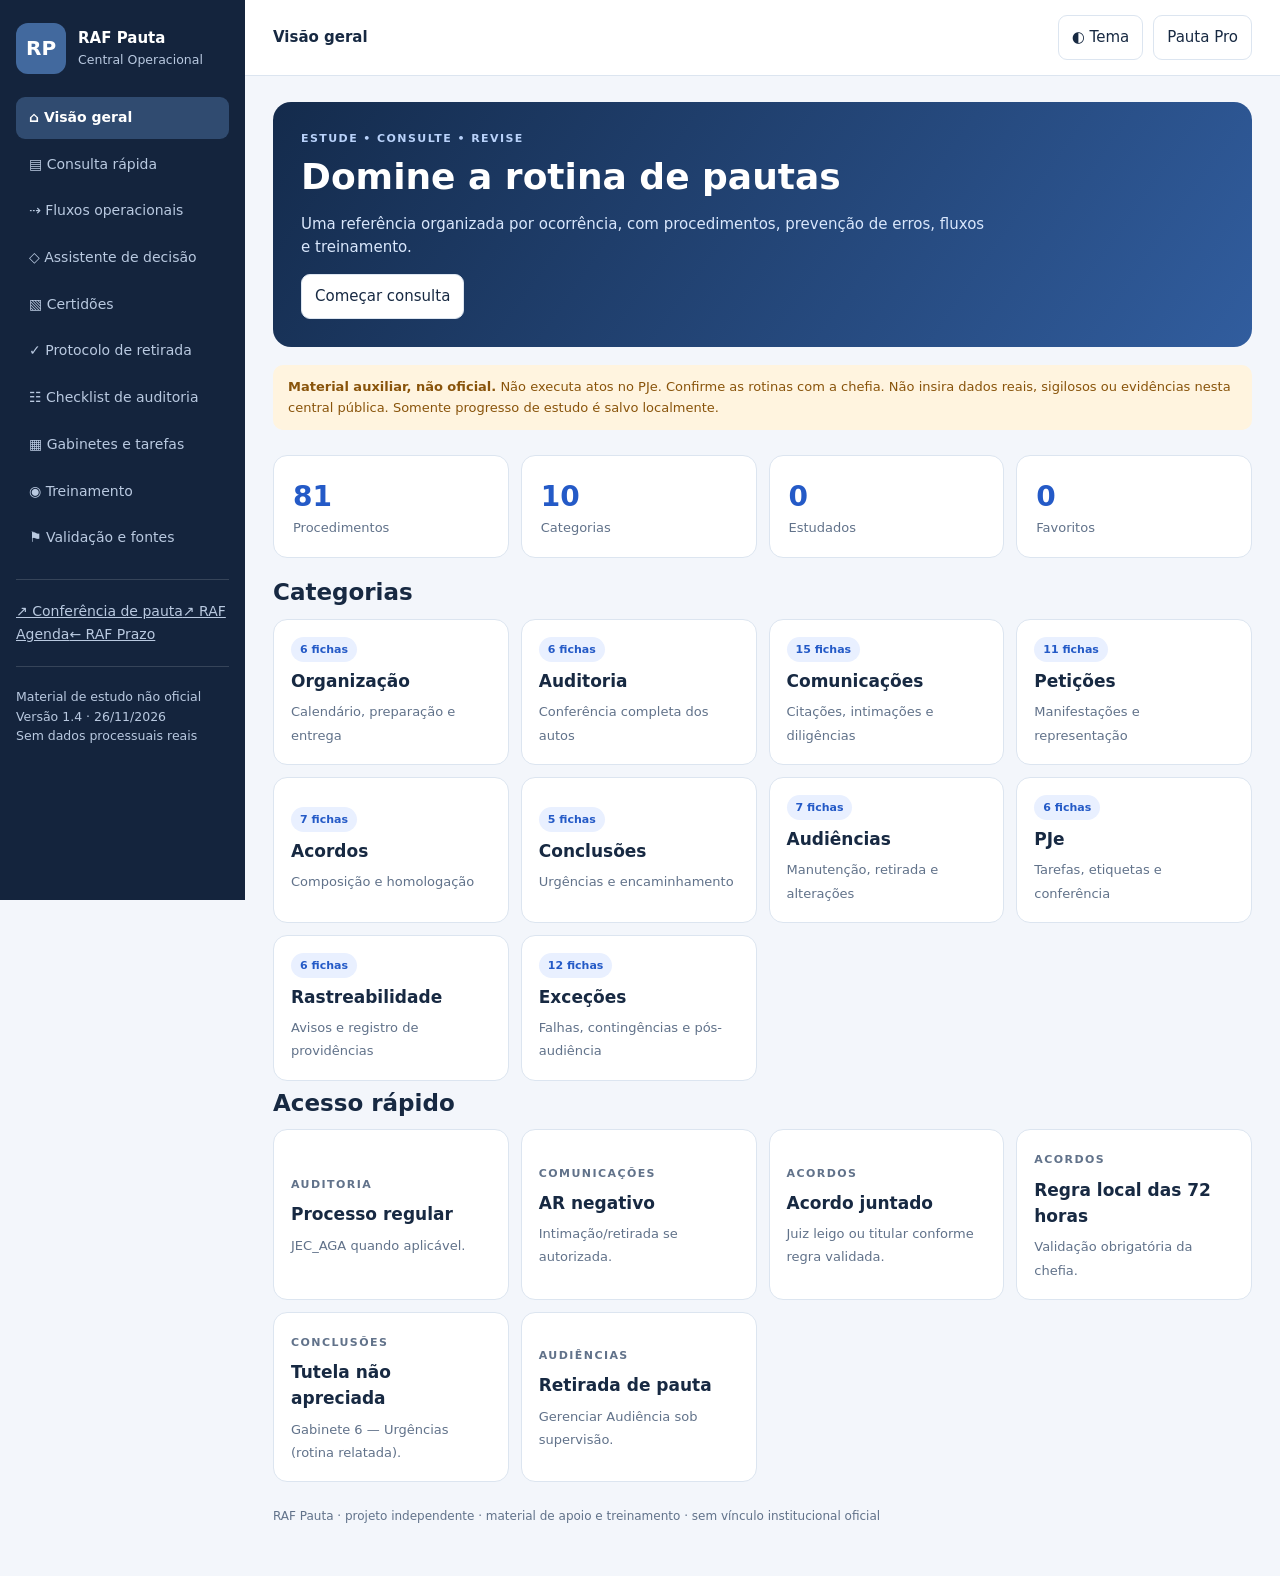
==== commit 40f6c10e: "feat: cruzar 81 procedimentos com certidões do catálogo e condições de uso" ====
--- a/central/index.html
+++ b/central/index.html
@@ -4,7 +4,7 @@
 
 /* RAF Central 1.3 — diagramas vetoriais de processos */
 .dgboard{border:1px solid var(--line);border-radius:15px;background:var(--panel);margin:14px 0;padding:15px;min-width:0}.dgtools{display:flex;align-items:center;flex-wrap:wrap;gap:8px;margin:8px 0 14px}.dgtools button{font-size:13px}.dgtools button.on{background:var(--soft);border-color:var(--accent);color:var(--accent);font-weight:700}.dgcanvas{overflow:auto;max-height:76vh;border-radius:12px;border:1px solid var(--line);background-color:var(--bg);background-image:radial-gradient(var(--line) 0.8px,transparent .8px);background-size:16px 16px;padding:12px;scrollbar-width:thin}.dgcanvas svg{display:block;margin:auto;max-width:none;height:auto;color:var(--ink);font-family:system-ui,sans-serif}.dgcanvas svg text{fill:currentColor}.dgcanvas svg .edge{stroke:var(--muted);stroke-width:1.7;fill:none;stroke-linejoin:round}.dgcanvas svg .yesedge{stroke:#23956c}.dgcanvas svg .noedge{stroke:#d28b27}.dgcanvas svg .nodebox{fill:var(--panel);stroke-width:1.6}.dgcanvas svg .nodeblue{stroke:#477cd0}.dgcanvas svg .nodepurple{stroke:#805cc8}.dgcanvas svg .nodeorange{stroke:#d28b27}.dgcanvas svg .nodered{stroke:#c35d47}.dgcanvas svg .nodegreen{stroke:#23956c}.dgcanvas svg .branchlabel{font-weight:800;font-size:12px}.dgcanvas svg .yeslabel{fill:#23956c}.dgcanvas svg .nolabel{fill:#b47820}html[data-theme=dark] .dgcanvas svg .nolabel{fill:#f4bb60}html[data-theme=dark] .dgcanvas svg .yeslabel{fill:#8de6b4}.dgcanvas svg .branchmuted{opacity:.28}.dgcanvas svg .selectedpath{stroke-width:3}.dghelp{font-size:12px;color:var(--muted);margin:9px 0}.dgcaption{font-weight:700;font-size:14px;margin:0}.dgbranches{display:flex;gap:7px;flex-wrap:wrap;margin:10px 0}.dgbranches button{font-size:13px}.dgbranches button.on{border-color:var(--accent);background:var(--soft)}.dgboard[hidden],.dgsteps[hidden]{display:none!important}.dgprint{display:none}@media(max-width:520px){.dgboard{padding:9px}.dgcanvas{padding:5px;max-height:70vh}}@media print{.dgboard{border:0;padding:0}.dgcanvas{overflow:visible!important;max-height:none!important;background:white!important;border:0;padding:0}.dgcanvas svg{width:100%!important;max-width:100%!important;height:auto!important;color:#172942!important}.dgcanvas svg .nodebox{fill:white!important}.dgtools,.dgbranches,.dghelp{display:none!important}.dgprint{display:block}.dgboard[hidden],.dgsteps[hidden]{display:none!important}.dgcanvas{break-inside:avoid}}
-</style></head><body><div class="layout"><aside class="side" id="side"><div class="brand"><div class="logo">RP</div><div><b>RAF Pauta</b><small>Central Operacional</small></div></div><nav id="nav"></nav><hr><a href="../pauta.html">↗ Conferência de pauta</a><a href="../agenda.html">↗ RAF Agenda</a><a href="../index.html">← RAF Prazo</a><hr><small>Material de estudo não oficial<br>Versão 1.3 · 26/11/2026<br>Sem dados processuais reais</small></aside><div><header class="top"><div class="row"><button class="mobile" id="menu" aria-label="Abrir menu">☰</button><b id="section">Central Operacional</b></div><div class="row"><button id="theme" aria-label="Alternar tema">◐ Tema</button><a class="btn" href="../pauta.html">Pauta Pro</a></div></header><main class="wrap" id="main"></main></div></div><div id="toast" class="toast" role="status" hidden></div><script>
+</style></head><body><div class="layout"><aside class="side" id="side"><div class="brand"><div class="logo">RP</div><div><b>RAF Pauta</b><small>Central Operacional</small></div></div><nav id="nav"></nav><hr><a href="../pauta.html">↗ Conferência de pauta</a><a href="../agenda.html">↗ RAF Agenda</a><a href="../index.html">← RAF Prazo</a><hr><small>Material de estudo não oficial<br>Versão 1.4 · 26/11/2026<br>Sem dados processuais reais</small></aside><div><header class="top"><div class="row"><button class="mobile" id="menu" aria-label="Abrir menu">☰</button><b id="section">Central Operacional</b></div><div class="row"><button id="theme" aria-label="Alternar tema">◐ Tema</button><a class="btn" href="../pauta.html">Pauta Pro</a></div></header><main class="wrap" id="main"></main></div></div><div id="toast" class="toast" role="status" hidden></div><script>
 'use strict';
 const C=[["Organização","Calendário, preparação e entrega"],["Auditoria","Conferência completa dos autos"],["Comunicações","Citações, intimações e diligências"],["Petições","Manifestações e representação"],["Acordos","Composição e homologação"],["Conclusões","Urgências e encaminhamento"],["Audiências","Manutenção, retirada e alterações"],["PJe","Tarefas, etiquetas e conferência"],["Rastreabilidade","Avisos e registro de providências"],["Exceções","Falhas, contingências e pós-audiência"]],D=[{"id":1,"cat":0,"title":"Calendário e escala","tags":"agenda juiz leigo Dr Dra","recognize":"Compare data da audiência, sala, horário, modalidade e responsável com a escala vigente.","steps":["Consultar calendário","separar por data e sala","conferir Dr./Dra.","registrar divergências."],"dest":"Planejar; não alterar audiência.","warn":"Não confundir expediente com data da audiência.","cert":"","status":"referência"},{"id":2,"cat":0,"title":"Conferência no dia útil anterior","tags":"sexta segunda feriado","recognize":"Identifique o próximo dia útil com audiência, considerando expediente suspenso.","steps":["Na sexta, conferir segunda","antecipar em feriados","reservar revisão final."],"dest":"Organizar agenda.","warn":"Confirmar feriados e suspensão na fonte oficial.","cert":"","status":"referência"},{"id":3,"cat":0,"title":"Auditoria antecipada","tags":"relatório antecipação","recognize":"Identifique processos de futuras pautas e o lote atribuído.","steps":["Extrair relação","analisar autos","tratar pendências","programar segunda passagem."],"dest":"Controle de auditoria.","warn":"Auditoria antecipada não substitui a conferência final.","cert":"","status":"referência"},{"id":4,"cat":0,"title":"Extrair PDF da pauta","tags":"painel audiências sessões","recognize":"Conferir data, sala, modalidade, lista e total.","steps":["Painel do Usuário → Audiências e Sessões → Pauta de Audiência","aplicar filtros","gerar PDF","comparar relação."],"dest":"Consulta no PJe.","warn":"Não editar audiência pela tela de consulta.","cert":"","status":"referência"},{"id":5,"cat":0,"title":"Impressão e distribuição","tags":"entregar via juiz leigo","recognize":"Verificar versão atual, destinatário e sala.","steps":["Reconciliar números","gerar PDF final","entregar vias conforme orientação","registrar entrega","avisar mudanças posteriores."],"dest":"Distribuição interna autorizada.","warn":"Não enviar a lista por canal não autorizado.","cert":"","status":"referência"},{"id":6,"cat":0,"title":"Passagem de serviço","tags":"férias transição","recognize":"Identifique pendências herdadas, datas próximas e orientações ainda não cumpridas.","steps":["Receber lista","conferir cada item prioritário","registrar origem e horário","alinhar responsável e próxima ação."],"dest":"Chefia / supervisão.","warn":"Não atribuir responsabilidade sem comprovação.","cert":"","status":"referência"},{"id":7,"cat":1,"title":"Leitura da árvore processual","tags":"autos digitais histórico","recognize":"Conferir número, classe, fase, partes, audiência e tarefa.","steps":["Abrir autos","localizar certidão e decisão","ler documentos relevantes","verificar fatos supervenientes."],"dest":"Auditoria individual.","warn":"Não decidir pelo título do documento.","cert":"","status":"referência"},{"id":8,"cat":1,"title":"Última certidão e despacho","tags":"index ID documentos","recognize":"Identifique o alcance da certidão e as ordens posteriores.","steps":["Ler a última certidão","conferir despacho mais recente","verificar atos já cumpridos","ler fatos novos."],"dest":"Certificar apenas o fato conferido.","warn":"Não reutilizar certidão anterior sem revisão.","cert":"","status":"referência"},{"id":9,"cat":1,"title":"Representação das partes","tags":"procuração poderes","recognize":"Conferir procurações, substabelecimentos, cadastro e vínculo.","steps":["Identificar parte e advogado","conferir poderes","registrar divergência","encaminhar se necessário."],"dest":"Fluxo de representação.","warn":"Cadastro não prova regularidade de citação.","cert":"","status":"referência"},{"id":10,"cat":1,"title":"Processo regular","tags":"ok verde audiência","recognize":"Comunicações regulares, sem determinação impeditiva nem pendência relevante.","steps":["Conferir integralmente","preparar certidão","validar assinatura","conferir tarefa","manter e revisar."],"dest":"JEC_AGA quando aplicável.","warn":"Não certificar aptidão sem leitura completa.","cert":"Certifico que os presentes autos encontram-se aguardando audiência de conciliação designada.","status":"referência"},{"id":11,"cat":1,"title":"Certificação em lotes","tags":"certidões sem PAC com PAC","recognize":"Identifique a faixa atribuída e a necessidade de ato de comunicação.","steps":["Conferir cada processo","separar PAC","validar conteúdo individual","conferir juntada e tarefa","revisar lote."],"dest":"Perfil autorizado; JEC_AGA se aplicável.","warn":"Não agrupar casos diferentes nem assinar com credenciais alheias.","cert":"","status":"referência"},{"id":12,"cat":1,"title":"Segunda conferência","tags":"petição nova revisão","recognize":"Compare a pauta inicial com a atual e os eventos novos.","steps":["Reabrir pendentes e casos alterados","ler petições novas","reconciliar processo por processo","comunicar alterações."],"dest":"Revisão final.","warn":"Totais iguais não garantem listas iguais.","cert":"","status":"referência"},{"id":13,"cat":2,"title":"AR positivo","tags":"aviso recebimento","recognize":"Confira destinatário, endereço, assinatura, data, natureza da parte e ato.","steps":["Abrir imagem/documento","verificar regularidade e demais partes","certificar fato se necessário."],"dest":"Manter se processo apto.","warn":"AR positivo não implica regularidade automática.","cert":"","status":"referência"},{"id":14,"cat":2,"title":"AR negativo","tags":"mudou-se ausente desconhecido não procurado possível retirada aviso zap WhatsApp motivo data audiência","recognize":"Confira motivo da devolução, ID e eventual outra citação.","steps":["Ler devolução","Ao identificar possível retirada, comunicar individualmente no grupo de WhatsApp autorizado, com motivo objetivo, data e horário da audiência; informar que ainda está pendente, sem anunciar cancelamento.","verificar comunicação alternativa","manifestação do autor","obter autorização","executar providência","avisar retirada.","Se a retirada for autorizada e efetivada, confirmar no PJe e enviar novo aviso individual com motivo, data e horário da audiência, situação efetivada e horário do ato; registrar as duas comunicações no controle institucional. Se mantida, comunicar o desfecho."],"dest":"Intimação/retirada se autorizada.","warn":"Não confundir AR pendente com negativo.","cert":"Certifico que o feito foi retirado da pauta de audiências em face do AR negativo de index [ÍNDICE]. Fica a parte autora intimada a se manifestar sobre o AR negativo.","status":"referência"},{"id":15,"cat":2,"title":"AR de pessoa física assinado por terceiro","tags":"AR terceiro recebedor possível retirada aviso zap WhatsApp motivo data audiência","recognize":"Compare nome do destinatário com recebedor, endereço e circunstâncias.","steps":["Abrir AR","Ao identificar possível retirada, comunicar individualmente no grupo de WhatsApp autorizado, com motivo objetivo, data e horário da audiência; informar que ainda está pendente, sem anunciar cancelamento.","identificar divergência","verificar outra comunicação","certificar fato","consultar encaminhamento.","Se a retirada for autorizada e efetivada, confirmar no PJe e enviar novo aviso individual com motivo, data e horário da audiência, situação efetivada e horário do ato; registrar as duas comunicações no controle institucional. Se mantida, comunicar o desfecho."],"dest":"Gabinete 1 conforme orientação.","warn":"Não declarar nulidade nem retirar automaticamente.","cert":"Certifico que o AR de id. [ID] foi assinado por terceiros.","status":"referência"},{"id":16,"cat":2,"title":"AR de pessoa jurídica","tags":"empresa recepção terceiro possível retirada aviso zap WhatsApp motivo data audiência","recognize":"Verifique identificação do recebedor e circunstâncias da entrega.","steps":["Conferir endereço e pessoa jurídica","Ao identificar possível retirada, comunicar individualmente no grupo de WhatsApp autorizado, com motivo objetivo, data e horário da audiência; informar que ainda está pendente, sem anunciar cancelamento.","examinar recepção","verificar comunicações adicionais","consultar dúvida.","Se a retirada for autorizada e efetivada, confirmar no PJe e enviar novo aviso individual com motivo, data e horário da audiência, situação efetivada e horário do ato; registrar as duas comunicações no controle institucional. Se mantida, comunicar o desfecho."],"dest":"Manutenção ou apreciação conforme caso.","warn":"Não aplicar automaticamente a regra de pessoa física.","cert":"","status":"referência"},{"id":17,"cat":2,"title":"AR não juntado","tags":"AR pendente rastreio possível retirada aviso zap WhatsApp motivo data audiência","recognize":"Identifique expedição, postagem, retorno e eventual outro meio.","steps":["Consultar expediente e SISCOR autorizado","Ao identificar possível retirada, comunicar individualmente no grupo de WhatsApp autorizado, com motivo objetivo, data e horário da audiência; informar que ainda está pendente, sem anunciar cancelamento.","verificar retorno","registrar ausência","encaminhar pendência.","Se a retirada for autorizada e efetivada, confirmar no PJe e enviar novo aviso individual com motivo, data e horário da audiência, situação efetivada e horário do ato; registrar as duas comunicações no controle institucional. Se mantida, comunicar o desfecho."],"dest":"Gabinete 1 quando orientado.","warn":"Não certificar retorno negativo inexistente.","cert":"","status":"referência"},{"id":18,"cat":2,"title":"Mandado positivo","tags":"OJA cumprido","recognize":"Confira teor da certidão e ato efetivamente cumprido.","steps":["Abrir certidão OJA","conferir destinatário, datas e finalidade","verificar demais partes","registrar."],"dest":"Manter se apto.","warn":"Expedição não significa cumprimento.","cert":"","status":"referência"},{"id":19,"cat":2,"title":"Diligência negativa do OJA","tags":"mandado negativo oficial justiça possível retirada aviso zap WhatsApp motivo data audiência","recognize":"Leia motivo, destinatário e ID da certidão.","steps":["Verificar outras comunicações","Ao identificar possível retirada, comunicar individualmente no grupo de WhatsApp autorizado, com motivo objetivo, data e horário da audiência; informar que ainda está pendente, sem anunciar cancelamento.","conferir manifestação","obter autorização","efetivar retirada se cabível","avisar.","Se a retirada for autorizada e efetivada, confirmar no PJe e enviar novo aviso individual com motivo, data e horário da audiência, situação efetivada e horário do ato; registrar as duas comunicações no controle institucional. Se mantida, comunicar o desfecho."],"dest":"Intimar autor conforme determinação.","warn":"Só usar modelo após retirada e intimação cabíveis.","cert":"Certifico que o feito foi retirado da pauta de audiências em face de devolução de diligência negativa de index [ÍNDICE]. Fica a parte autora intimada a se manifestar sobre a certidão do OJA.","status":"referência"},{"id":20,"cat":2,"title":"Citação eletrônica confirmada","tags":"domicílio eletrônico ciência","recognize":"Confira comprovante, destinatário e prazo aplicável.","steps":["Consultar expediente","conferir confirmação e data","verificar decisão","registrar."],"dest":"Manter se apto.","warn":"Não confundir envio com ciência.","cert":"","status":"referência"},{"id":21,"cat":2,"title":"Citação eletrônica pendente","tags":"sem ciência eletrônico possível retirada aviso zap WhatsApp motivo data audiência","recognize":"Verifique se há confirmação, prazo e meio alternativo.","steps":["Consultar status","Ao identificar possível retirada, comunicar individualmente no grupo de WhatsApp autorizado, com motivo objetivo, data e horário da audiência; informar que ainda está pendente, sem anunciar cancelamento.","conferir norma e ordem aplicáveis","informar responsável","controlar pauta.","Se a retirada for autorizada e efetivada, confirmar no PJe e enviar novo aviso individual com motivo, data e horário da audiência, situação efetivada e horário do ato; registrar as duas comunicações no controle institucional. Se mantida, comunicar o desfecho."],"dest":"Apreciação ou nova comunicação autorizada.","warn":"Não presumir citação válida nem cancelamento.","cert":"","status":"referência"},{"id":22,"cat":2,"title":"Pluralidade de réus","tags":"vários réus um citado litisconsórcio possível retirada aviso zap WhatsApp motivo data audiência","recognize":"Conferir comunicação de cada réu e alcance das decisões.","steps":["Montar conferência individual","Ao identificar possível retirada, comunicar individualmente no grupo de WhatsApp autorizado, com motivo objetivo, data e horário da audiência; informar que ainda está pendente, sem anunciar cancelamento.","verificar falta de comunicação","registrar","consultar responsável.","Se a retirada for autorizada e efetivada, confirmar no PJe e enviar novo aviso individual com motivo, data e horário da audiência, situação efetivada e horário do ato; registrar as duas comunicações no controle institucional. Se mantida, comunicar o desfecho."],"dest":"Apreciação conforme caso.","warn":"Um réu citado não prova citação dos demais.","cert":"","status":"referência"},{"id":23,"cat":2,"title":"Comparecimento espontâneo","tags":"réu compareceu contestação possível retirada aviso zap WhatsApp motivo data audiência","recognize":"Identifique manifestação, representação e conteúdo.","steps":["Ler petição integral","Ao identificar possível retirada, comunicar individualmente no grupo de WhatsApp autorizado, com motivo objetivo, data e horário da audiência; informar que ainda está pendente, sem anunciar cancelamento.","conferir circunstâncias e decisão","levar questão à apreciação se necessária.","Se a retirada for autorizada e efetivada, confirmar no PJe e enviar novo aviso individual com motivo, data e horário da audiência, situação efetivada e horário do ato; registrar as duas comunicações no controle institucional. Se mantida, comunicar o desfecho."],"dest":"Gabinete competente conforme rotina.","warn":"Não declarar automaticamente suprida a citação.","cert":"","status":"referência"},{"id":24,"cat":2,"title":"Carta precatória","tags":"precatória diligência possível retirada aviso zap WhatsApp motivo data audiência","recognize":"Verifique envio, cumprimento e devolução.","steps":["Consultar expediente","Ao identificar possível retirada, comunicar individualmente no grupo de WhatsApp autorizado, com motivo objetivo, data e horário da audiência; informar que ainda está pendente, sem anunciar cancelamento.","conferir certidão","identificar pendência","comunicar prazo e audiência.","Se a retirada for autorizada e efetivada, confirmar no PJe e enviar novo aviso individual com motivo, data e horário da audiência, situação efetivada e horário do ato; registrar as duas comunicações no controle institucional. Se mantida, comunicar o desfecho."],"dest":"Providência autorizada.","warn":"Não considerar cumprida só por estar expedida.","cert":"","status":"referência"},{"id":25,"cat":2,"title":"Erro no SISCOR","tags":"erro expedição AR possível retirada aviso zap WhatsApp motivo data audiência","recognize":"Identifique o erro efetivamente comprovado.","steps":["Conferir expediente e divergência","Ao identificar possível retirada, comunicar individualmente no grupo de WhatsApp autorizado, com motivo objetivo, data e horário da audiência; informar que ainda está pendente, sem anunciar cancelamento.","registrar ID","preparar certidão","encaminhar conforme orientação.","Se a retirada for autorizada e efetivada, confirmar no PJe e enviar novo aviso individual com motivo, data e horário da audiência, situação efetivada e horário do ato; registrar as duas comunicações no controle institucional. Se mantida, comunicar o desfecho."],"dest":"Conclusão quando autorizada.","warn":"Não atribuir culpa sem comprovação.","cert":"Certifico que, compulsando o sistema SISCOR, verifiquei que houve erro na expedição da citação por AR, conforme expediente de id. [ID]. Remeto os autos à conclusão.","status":"referência"},{"id":26,"cat":2,"title":"Erro material no mandado","tags":"digitação endereço horário possível retirada aviso zap WhatsApp motivo data audiência","recognize":"Compare ordem, dados do mandado e audiência.","steps":["Identificar divergência objetiva","Ao identificar possível retirada, comunicar individualmente no grupo de WhatsApp autorizado, com motivo objetivo, data e horário da audiência; informar que ainda está pendente, sem anunciar cancelamento.","registrar ID","comunicar","avaliar retificação autorizada.","Se a retirada for autorizada e efetivada, confirmar no PJe e enviar novo aviso individual com motivo, data e horário da audiência, situação efetivada e horário do ato; registrar as duas comunicações no controle institucional. Se mantida, comunicar o desfecho."],"dest":"Servidor responsável.","warn":"Não alterar documento assinado por conta própria.","cert":"Certifico que foi constatado erro material na digitação do mandado de id. [ID], consistente em [DIVERGÊNCIA].","status":"referência"},{"id":27,"cat":2,"title":"Intimação e PAC","tags":"preparar ato comunicação expediente","recognize":"Verifique ordem, parte destinatária, modalidade e prazo.","steps":["Conferir ordem","preparar ato autorizado","validar destinatário e texto","conferir expedição e retorno."],"dest":"PAC conforme perfil e rotina.","warn":"Não afirmar intimado antes do ato correspondente.","cert":"","status":"referência"},{"id":28,"cat":3,"title":"Contestação","tags":"defesa pedido contraposto","recognize":"Leia integralmente inclusive pedidos incidentais.","steps":["Conferir representação","verificar pedido novo e decisão","manter se regular","encaminhar dúvida."],"dest":"Conhecimento conforme orientação.","warn":"Não presumir que contestação resolve a citação.","cert":"","status":"referência"},{"id":29,"cat":3,"title":"Habilitação de advogado","tags":"procuração cadastro","recognize":"Conferir instrumento, parte e eventuais pedidos cumulados.","steps":["Ler petição","validar poderes","conferir cadastro","preparar ato sob supervisão."],"dest":"Representação processual.","warn":"Não habilitar parte errada.","cert":"","status":"referência"},{"id":30,"cat":3,"title":"Desabilitação de advogado","tags":"revogação substituição","recognize":"Identifique ordem, instrumento e efeitos sobre comunicações.","steps":["Conferir documento","verificar decisão e cadastro","submeter alteração","revisar futuras intimações."],"dest":"Servidor responsável.","warn":"Não excluir vínculo sem autorização.","cert":"","status":"referência"},{"id":31,"cat":3,"title":"Substabelecimento","tags":"reserva poderes","recognize":"Conferir outorgante, substabelecido, reserva e parte.","steps":["Ler documento","comparar cadeia de poderes","conferir cadastro","encaminhar divergência."],"dest":"Representação.","warn":"Não presumir revogação.","cert":"","status":"referência"},{"id":32,"cat":3,"title":"Renúncia de advogado","tags":"patrono renúncia","recognize":"Conferir comunicação à parte e efeitos pertinentes.","steps":["Ler petição e prova","verificar decisão","comunicar impacto na audiência."],"dest":"Apreciação conforme rotina.","warn":"Não retirar automaticamente.","cert":"","status":"referência"},{"id":33,"cat":3,"title":"Desistência","tags":"pedido extinção possível retirada aviso zap WhatsApp motivo data audiência","recognize":"Identifique autor, poderes e alcance.","steps":["Ler pedido","Ao identificar possível retirada, comunicar individualmente no grupo de WhatsApp autorizado, com motivo objetivo, data e horário da audiência; informar que ainda está pendente, sem anunciar cancelamento.","verificar decisão","encaminhar para apreciação","acompanhar pauta.","Se a retirada for autorizada e efetivada, confirmar no PJe e enviar novo aviso individual com motivo, data e horário da audiência, situação efetivada e horário do ato; registrar as duas comunicações no controle institucional. Se mantida, comunicar o desfecho."],"dest":"Gabinete 1 conforme rotina.","warn":"Pedido não equivale a extinção.","cert":"","status":"referência"},{"id":34,"cat":3,"title":"Aditamento ou emenda","tags":"alteração inicial possível retirada aviso zap WhatsApp motivo data audiência","recognize":"Identifique alteração e efeitos nas comunicações.","steps":["Comparar pedidos e partes","Ao identificar possível retirada, comunicar individualmente no grupo de WhatsApp autorizado, com motivo objetivo, data e horário da audiência; informar que ainda está pendente, sem anunciar cancelamento.","conferir decisão","avaliar necessidade de ato","encaminhar.","Se a retirada for autorizada e efetivada, confirmar no PJe e enviar novo aviso individual com motivo, data e horário da audiência, situação efetivada e horário do ato; registrar as duas comunicações no controle institucional. Se mantida, comunicar o desfecho."],"dest":"Conhecimento.","warn":"Não ignorar mudança de polo ou pedido.","cert":"","status":"referência"},{"id":35,"cat":3,"title":"Pedido de desentranhamento","tags":"excluir petição possível retirada aviso zap WhatsApp motivo data audiência","recognize":"Identifique pedido e documento alvo.","steps":["Registrar os dois IDs","Ao identificar possível retirada, comunicar individualmente no grupo de WhatsApp autorizado, com motivo objetivo, data e horário da audiência; informar que ainda está pendente, sem anunciar cancelamento.","verificar decisão","preparar certidão","encaminhar.","Se a retirada for autorizada e efetivada, confirmar no PJe e enviar novo aviso individual com motivo, data e horário da audiência, situação efetivada e horário do ato; registrar as duas comunicações no controle institucional. Se mantida, comunicar o desfecho."],"dest":"Servidor ou gabinete competente.","warn":"Não desentranhar sem comando.","cert":"Certifico que, na petição de index [ID DO PEDIDO], consta pedido de desentranhamento da petição de index [ID DO DOCUMENTO].","status":"referência"},{"id":36,"cat":3,"title":"Cumprimento de desentranhamento","tags":"despacho exclusão","recognize":"Verifique ordem e documento exato.","steps":["Comparar ID","executar somente no perfil competente","confirmar resultado","certificar se cabível."],"dest":"Cumprimento autorizado.","warn":"Não excluir documento diferente.","cert":"","status":"referência"},{"id":37,"cat":3,"title":"Pedido de redesignação","tags":"adiamento remarcação possível retirada aviso zap WhatsApp motivo data audiência","recognize":"Verificar justificativa, data e decisão.","steps":["Ler pedido","Ao identificar possível retirada, comunicar individualmente no grupo de WhatsApp autorizado, com motivo objetivo, data e horário da audiência; informar que ainda está pendente, sem anunciar cancelamento.","conferir audiência","consultar tempo hábil","encaminhar","manter status até autorização.","Se a retirada for autorizada e efetivada, confirmar no PJe e enviar novo aviso individual com motivo, data e horário da audiência, situação efetivada e horário do ato; registrar as duas comunicações no controle institucional. Se mantida, comunicar o desfecho."],"dest":"Gabinete 1 conforme rotina.","warn":"Pedido não altera pauta.","cert":"","status":"referência"},{"id":38,"cat":3,"title":"Pedido de audiência virtual","tags":"modalidade link remoto possível retirada aviso zap WhatsApp motivo data audiência conclusão audiência online on-line G1","recognize":"Conferir pedido, decisão e modalidade registrada.","steps":["Localizar a petição e o ID da manifestação","Conferir data, horário, sala e modalidade atual da audiência","Verificar decisão anterior sobre o pedido","Caso pendente, preparar certidão objetiva e encaminhar à conclusão do Gabinete 1 — Conhecimento, sob orientação","Manter a audiência designada até decisão ou determinação aplicável","Ao identificar possível retirada, comunicar individualmente no grupo de WhatsApp autorizado, com motivo objetivo, data e horário da audiência; informar que ainda está pendente, sem anunciar cancelamento.","Acompanhar decisão e cumprir providência autorizada; conferir modalidade e comunicações","Se a retirada for autorizada e efetivada, confirmar no PJe e enviar novo aviso individual com motivo, data e horário da audiência, situação efetivada e horário do ato; registrar as duas comunicações no controle institucional. Se mantida, comunicar o desfecho."],"dest":"Gabinete 1 — Conhecimento, conforme rotina interna relatada e orientação da serventia.","warn":"Pedido não equivale a deferimento; conclusão não cancela a audiência. Modelo sugerido: usar somente após conferência e encaminhamento autorizado.","cert":"Certifico que, na petição de index [ÍNDICE], consta pedido de realização da audiência na modalidade virtual, estando a audiência designada para o dia [DATA]. Remeto os autos à conclusão.","status":"referência"},{"id":39,"cat":4,"title":"Acordo juntado","tags":"composição 72 horas possível retirada aviso zap WhatsApp motivo data audiência","recognize":"Conferir partes, pedidos, assinaturas, decisão e autorização.","steps":["Ler acordo","Ao identificar possível retirada, comunicar individualmente no grupo de WhatsApp autorizado, com motivo objetivo, data e horário da audiência; informar que ainda está pendente, sem anunciar cancelamento.","verificar alcance","confirmar regra local de encaminhamento","efetivar retirada se autorizada","comunicar.","Se a retirada for autorizada e efetivada, confirmar no PJe e enviar novo aviso individual com motivo, data e horário da audiência, situação efetivada e horário do ato; registrar as duas comunicações no controle institucional. Se mantida, comunicar o desfecho."],"dest":"Juiz leigo ou titular conforme regra validada.","warn":"Acordo juntado não é homologado.","cert":"","status":"referência"},{"id":40,"cat":4,"title":"Acordo homologado","tags":"sentença homologação possível retirada aviso zap WhatsApp motivo data audiência","recognize":"Identifique decisão homologatória e alcance.","steps":["Ler decisão","Ao identificar possível retirada, comunicar individualmente no grupo de WhatsApp autorizado, com motivo objetivo, data e horário da audiência; informar que ainda está pendente, sem anunciar cancelamento.","verificar comando sobre audiência","executar providência autorizada","conferir tarefa","avisar retirada.","Se a retirada for autorizada e efetivada, confirmar no PJe e enviar novo aviso individual com motivo, data e horário da audiência, situação efetivada e horário do ato; registrar as duas comunicações no controle institucional. Se mantida, comunicar o desfecho."],"dest":"Cumprir decisão.","warn":"Não cancelar audiência remanescente por acordo parcial.","cert":"","status":"referência"},{"id":41,"cat":4,"title":"Acordo parcial","tags":"alguns pedidos réus possível retirada aviso zap WhatsApp motivo data audiência","recognize":"Verifique quais partes e pedidos subsistem.","steps":["Comparar acordo e inicial","Ao identificar possível retirada, comunicar individualmente no grupo de WhatsApp autorizado, com motivo objetivo, data e horário da audiência; informar que ainda está pendente, sem anunciar cancelamento.","conferir decisão","comunicar pendências","manter até orientação.","Se a retirada for autorizada e efetivada, confirmar no PJe e enviar novo aviso individual com motivo, data e horário da audiência, situação efetivada e horário do ato; registrar as duas comunicações no controle institucional. Se mantida, comunicar o desfecho."],"dest":"Apreciação.","warn":"Não presumir extinção integral.","cert":"","status":"referência"},{"id":42,"cat":4,"title":"Regra local das 72 horas","tags":"72h leigo togado possível retirada aviso zap WhatsApp motivo data audiência","recognize":"Regra relatada: até 72h antes, leigo; mais de 72h, togado. Marco, exceções e vigência não confirmados.","steps":["Consultar responsável","Ao identificar possível retirada, comunicar individualmente no grupo de WhatsApp autorizado, com motivo objetivo, data e horário da audiência; informar que ainda está pendente, sem anunciar cancelamento.","confirmar marco de contagem e igualdade","registrar orientação","só então encaminhar.","Se a retirada for autorizada e efetivada, confirmar no PJe e enviar novo aviso individual com motivo, data e horário da audiência, situação efetivada e horário do ato; registrar as duas comunicações no controle institucional. Se mantida, comunicar o desfecho."],"dest":"Validação obrigatória da chefia.","warn":"Não automatizar regra pendente de confirmação.","cert":"","status":"validar"},{"id":43,"cat":4,"title":"Acordo com remessa ao titular","tags":"MM juiz titular possível retirada aviso zap WhatsApp motivo data audiência","recognize":"Confirme acordo, autorização de retirada e destino.","steps":["Verificar alcance","Ao identificar possível retirada, comunicar individualmente no grupo de WhatsApp autorizado, com motivo objetivo, data e horário da audiência; informar que ainda está pendente, sem anunciar cancelamento.","confirmar fluxo","efetivar retirada","certificar","conferir remessa","comunicar.","Se a retirada for autorizada e efetivada, confirmar no PJe e enviar novo aviso individual com motivo, data e horário da audiência, situação efetivada e horário do ato; registrar as duas comunicações no controle institucional. Se mantida, comunicar o desfecho."],"dest":"Juiz titular quando autorizado.","warn":"Não usar antes de efetivar os atos descritos.","cert":"Certifico que, considerando o acordo juntado, retiro o feito da pauta de audiências e remeto ao MM. Juiz Titular.","status":"referência"},{"id":44,"cat":4,"title":"Acordo com remessa ao juiz leigo","tags":"juíza leiga responsável possível retirada aviso zap WhatsApp motivo data audiência","recognize":"Confirme acordo, autorização e responsável correto.","steps":["Conferir data","Ao identificar possível retirada, comunicar individualmente no grupo de WhatsApp autorizado, com motivo objetivo, data e horário da audiência; informar que ainda está pendente, sem anunciar cancelamento.","validar destino","efetivar retirada","certificar e remeter","comunicar.","Se a retirada for autorizada e efetivada, confirmar no PJe e enviar novo aviso individual com motivo, data e horário da audiência, situação efetivada e horário do ato; registrar as duas comunicações no controle institucional. Se mantida, comunicar o desfecho."],"dest":"Juiz(a) leigo(a) quando autorizado.","warn":"Homologação é ato do magistrado competente.","cert":"Certifico que, considerando o acordo juntado, retiro o feito da pauta de audiências e remeto ao(à) Juiz(a) Leigo(a) responsável.","status":"referência"},{"id":45,"cat":4,"title":"Acordo no dia da audiência","tags":"última hora acordo possível retirada aviso zap WhatsApp motivo data audiência","recognize":"Verifique se audiência ainda não ocorreu e se pauta foi entregue.","steps":["Comunicar imediatamente equipe","Ao identificar possível retirada, comunicar individualmente no grupo de WhatsApp autorizado, com motivo objetivo, data e horário da audiência; informar que ainda está pendente, sem anunciar cancelamento.","consultar responsável","executar alteração autorizada","atualizar relação.","Se a retirada for autorizada e efetivada, confirmar no PJe e enviar novo aviso individual com motivo, data e horário da audiência, situação efetivada e horário do ato; registrar as duas comunicações no controle institucional. Se mantida, comunicar o desfecho."],"dest":"Responsável pela pauta e gabinete.","warn":"Não presumir que todos já sabem.","cert":"","status":"referência"},{"id":46,"cat":5,"title":"Tutela não apreciada","tags":"liminar urgência G6 possível retirada aviso zap WhatsApp motivo data audiência","recognize":"Identifique pedido urgente e ausência de decisão.","steps":["Ler petição e decisões","Ao identificar possível retirada, comunicar individualmente no grupo de WhatsApp autorizado, com motivo objetivo, data e horário da audiência; informar que ainda está pendente, sem anunciar cancelamento.","registrar ID","comunicar prioridade","encaminhar conforme orientação.","Se a retirada for autorizada e efetivada, confirmar no PJe e enviar novo aviso individual com motivo, data e horário da audiência, situação efetivada e horário do ato; registrar as duas comunicações no controle institucional. Se mantida, comunicar o desfecho."],"dest":"Gabinete 6 — Urgências (rotina relatada).","warn":"Tutela pendente não cancela audiência automaticamente.","cert":"","status":"referência"},{"id":47,"cat":5,"title":"Reconsideração de tutela","tags":"urgência reconsideração possível retirada aviso zap WhatsApp motivo data audiência","recognize":"Identifique decisão anterior e novo pedido.","steps":["Conferir teor e fatos novos","Ao identificar possível retirada, comunicar individualmente no grupo de WhatsApp autorizado, com motivo objetivo, data e horário da audiência; informar que ainda está pendente, sem anunciar cancelamento.","sinalizar urgência","encaminhar sob orientação.","Se a retirada for autorizada e efetivada, confirmar no PJe e enviar novo aviso individual com motivo, data e horário da audiência, situação efetivada e horário do ato; registrar as duas comunicações no controle institucional. Se mantida, comunicar o desfecho."],"dest":"Gabinete 6 conforme rotina.","warn":"Não reapreciar mérito por conta própria.","cert":"","status":"referência"},{"id":48,"cat":5,"title":"Despacho sem tempo hábil","tags":"prazo audiência próxima possível retirada aviso zap WhatsApp motivo data audiência","recognize":"Compare data, ordem, prazo e audiência.","steps":["Verificar atos pendentes","Ao identificar possível retirada, comunicar individualmente no grupo de WhatsApp autorizado, com motivo objetivo, data e horário da audiência; informar que ainda está pendente, sem anunciar cancelamento.","preparar certidão se constatado","encaminhar","controlar status.","Se a retirada for autorizada e efetivada, confirmar no PJe e enviar novo aviso individual com motivo, data e horário da audiência, situação efetivada e horário do ato; registrar as duas comunicações no controle institucional. Se mantida, comunicar o desfecho."],"dest":"Responsável / gabinete competente.","warn":"Não inventar impossibilidade sem verificar.","cert":"Certifico que não há tempo hábil para cumprimento do despacho de id. [ID], tendo em vista que a audiência está designada para o dia [DATA].","status":"referência"},{"id":49,"cat":5,"title":"Despacho pendente de cumprimento","tags":"ordem anterior possível retirada aviso zap WhatsApp motivo data audiência","recognize":"Verifique comando, prazo e situação.","steps":["Ler despacho","Ao identificar possível retirada, comunicar individualmente no grupo de WhatsApp autorizado, com motivo objetivo, data e horário da audiência; informar que ainda está pendente, sem anunciar cancelamento.","identificar atos já cumpridos","preparar providência autorizada","conferir execução.","Se a retirada for autorizada e efetivada, confirmar no PJe e enviar novo aviso individual com motivo, data e horário da audiência, situação efetivada e horário do ato; registrar as duas comunicações no controle institucional. Se mantida, comunicar o desfecho."],"dest":"Tarefa compatível.","warn":"Não ignorar comando judicial.","cert":"","status":"referência"},{"id":50,"cat":5,"title":"Abertura de conclusão","tags":"gabinete 1 conhecimento possível retirada aviso zap WhatsApp motivo data audiência","recognize":"Identifique matéria, fase, necessidade de decisão e destino.","steps":["Conferir petição e documentos","Ao identificar possível retirada, comunicar individualmente no grupo de WhatsApp autorizado, com motivo objetivo, data e horário da audiência; informar que ainda está pendente, sem anunciar cancelamento.","validar gabinete","utilizar função autorizada","conferir envio.","Se a retirada for autorizada e efetivada, confirmar no PJe e enviar novo aviso individual com motivo, data e horário da audiência, situação efetivada e horário do ato; registrar as duas comunicações no controle institucional. Se mantida, comunicar o desfecho."],"dest":"Gabinete competente.","warn":"Conclusão não altera pauta por si só.","cert":"","status":"referência"},{"id":51,"cat":6,"title":"Manter audiência","tags":"regular apto","recognize":"Conferir atos, pedidos e inexistência de impedimento.","steps":["Certificar se cabível","conferir tarefa","marcar regular","revisar antes da entrega."],"dest":"Aguardando audiência quando aplicável.","warn":"Não confundir manter com decisão judicial definitiva.","cert":"","status":"referência"},{"id":52,"cat":6,"title":"Retirada de pauta","tags":"tirar retirar cancelar WhatsApp possível retirada aviso zap WhatsApp motivo data audiência","recognize":"Identifique audiência exata, fundamento e autorização.","steps":["Conferir processo e ID","Ao identificar possível retirada, comunicar individualmente no grupo de WhatsApp autorizado, com motivo objetivo, data e horário da audiência; informar que ainda está pendente, sem anunciar cancelamento.","executar função correta","verificar status e certidão","comunicar individualmente","registrar horários","revisar pauta.","Se a retirada for autorizada e efetivada, confirmar no PJe e enviar novo aviso individual com motivo, data e horário da audiência, situação efetivada e horário do ato; registrar as duas comunicações no controle institucional. Se mantida, comunicar o desfecho."],"dest":"Gerenciar Audiência sob supervisão.","warn":"Sem autorização não retirar. Aviso não substitui PJe.","cert":"","status":"referência"},{"id":53,"cat":6,"title":"Cancelar audiência","tags":"cancelamento possível retirada aviso zap WhatsApp motivo data audiência","recognize":"Verificar determinação e audiência ainda designada.","steps":["Gerenciar Audiência","Ao identificar possível retirada, comunicar individualmente no grupo de WhatsApp autorizado, com motivo objetivo, data e horário da audiência; informar que ainda está pendente, sem anunciar cancelamento.","localizar ato","selecionar cancelar","informar motivo","confirmar sob autorização","conferir status","avisar.","Se a retirada for autorizada e efetivada, confirmar no PJe e enviar novo aviso individual com motivo, data e horário da audiência, situação efetivada e horário do ato; registrar as duas comunicações no controle institucional. Se mantida, comunicar o desfecho."],"dest":"Perfil autorizado.","warn":"Não cancelar ao confundir audiência antiga.","cert":"","status":"referência"},{"id":54,"cat":6,"title":"Redesignar audiência","tags":"nova data remarcação possível retirada aviso zap WhatsApp motivo data audiência","recognize":"Identifique ordem e horário/sala autorizados.","steps":["Localizar audiência","Ao identificar possível retirada, comunicar individualmente no grupo de WhatsApp autorizado, com motivo objetivo, data e horário da audiência; informar que ainda está pendente, sem anunciar cancelamento.","selecionar redesignar","conferir data e conflito","confirmar","verificar novas comunicações","avisar.","Se a retirada for autorizada e efetivada, confirmar no PJe e enviar novo aviso individual com motivo, data e horário da audiência, situação efetivada e horário do ato; registrar as duas comunicações no controle institucional. Se mantida, comunicar o desfecho."],"dest":"Gerenciar Audiência.","warn":"Não deixar data antiga na relação.","cert":"","status":"referência"},{"id":55,"cat":6,"title":"Designar nova audiência","tags":"marcar agendar","recognize":"Conferir ordem, modalidade, duração, sala e data.","steps":["Selecionar designação","consultar horários","confirmar sob autorização","revisar expediente e comunicações."],"dest":"Gerenciar Audiência.","warn":"Não criar duplicidade.","cert":"","status":"referência"},{"id":56,"cat":6,"title":"Converter em diligência","tags":"diligência gerenciar audiência possível retirada aviso zap WhatsApp motivo data audiência","recognize":"Conferir determinação e efeito esperado.","steps":["Identificar ato","Ao identificar possível retirada, comunicar individualmente no grupo de WhatsApp autorizado, com motivo objetivo, data e horário da audiência; informar que ainda está pendente, sem anunciar cancelamento.","validar função adequada","executar sob autorização","conferir tarefa, status e comunicação.","Se a retirada for autorizada e efetivada, confirmar no PJe e enviar novo aviso individual com motivo, data e horário da audiência, situação efetivada e horário do ato; registrar as duas comunicações no controle institucional. Se mantida, comunicar o desfecho."],"dest":"Gerenciar Audiência.","warn":"Não utilizar conversão como substituto genérico de cancelamento.","cert":"","status":"referência"},{"id":57,"cat":6,"title":"Alteração de modalidade","tags":"presencial virtual híbrida possível retirada aviso zap WhatsApp motivo data audiência","recognize":"Confirme decisão, sala e acesso.","steps":["Verificar determinação","Ao identificar possível retirada, comunicar individualmente no grupo de WhatsApp autorizado, com motivo objetivo, data e horário da audiência; informar que ainda está pendente, sem anunciar cancelamento.","ajustar pelo fluxo autorizado","conferir intimações e pauta","comunicar mudança.","Se a retirada for autorizada e efetivada, confirmar no PJe e enviar novo aviso individual com motivo, data e horário da audiência, situação efetivada e horário do ato; registrar as duas comunicações no controle institucional. Se mantida, comunicar o desfecho."],"dest":"Equipe de audiência.","warn":"Não criar link informal.","cert":"","status":"referência"},{"id":58,"cat":7,"title":"JEC_AGA","tags":"aguardando audiência","recognize":"Identifique processo apto e tarefa atual.","steps":["Conferir árvore e status","verificar certidão","mover apenas se autorizado","confirmar destino."],"dest":"Aguardando Audiência (rotina relatada).","warn":"Fluxo exato e exceções devem ser confirmados.","cert":"","status":"validar"},{"id":59,"cat":7,"title":"PEM_SCM","tags":"tarefa PEM SCM","recognize":"Identifique tarefa exatamente como aparece no PJe.","steps":["Conferir histórico e decisão","consultar responsável para significado e transição","registrar orientação."],"dest":"Validação obrigatória.","warn":"Não inferir função pela sigla.","cert":"","status":"validar"},{"id":60,"cat":7,"title":"VERE","tags":"marcador VERE","recognize":"Identifique o marcador e contexto no controle.","steps":["Conferir situação real no PJe","consultar definição da equipe","registrar orientação."],"dest":"Validação obrigatória.","warn":"Não inferir regularidade pelo marcador.","cert":"","status":"validar"},{"id":61,"cat":7,"title":"Minutar Ata de Audiência","tags":"JEC_AUD realizar audiência","recognize":"Identifique tarefa e data da sessão.","steps":["Verificar movimentação automática","conferir audiência","comunicar divergências","não mover sem orientação."],"dest":"Perfil de audiência.","warn":"Tarefa não dá autorização para presidir audiência.","cert":"","status":"referência"},{"id":62,"cat":7,"title":"Etiquetas de conhecimento","tags":"C conhecimento E/S","recognize":"Conferir fase, natureza e atribuição.","steps":["Comparar matriz vigente","verificar decisão","aplicar etiqueta somente se autorizado","revisar tarefa."],"dest":"Gabinete 1 conforme matriz relatada.","warn":"Etiqueta não gera conclusão automaticamente.","cert":"","status":"referência"},{"id":63,"cat":7,"title":"Processo na pauta e outra tarefa","tags":"tarefa divergente possível retirada aviso zap WhatsApp motivo data audiência","recognize":"Compare pauta, audiência, árvore e tarefa.","steps":["Identificar motivo da divergência","Ao identificar possível retirada, comunicar individualmente no grupo de WhatsApp autorizado, com motivo objetivo, data e horário da audiência; informar que ainda está pendente, sem anunciar cancelamento.","comunicar","corrigir apenas conforme orientação.","Se a retirada for autorizada e efetivada, confirmar no PJe e enviar novo aviso individual com motivo, data e horário da audiência, situação efetivada e horário do ato; registrar as duas comunicações no controle institucional. Se mantida, comunicar o desfecho."],"dest":"Servidor responsável.","warn":"Não mover processo apenas para ajustar visualmente a lista.","cert":"","status":"referência"},{"id":64,"cat":8,"title":"Aviso de retirada no WhatsApp","tags":"grupo aviso ciência probatória possível retirada aviso zap WhatsApp motivo data audiência","recognize":"Confirme retirada efetivada, canal autorizado e dados mínimos.","steps":["Preparar mensagem","Ao identificar possível retirada, comunicar individualmente no grupo de WhatsApp autorizado, com motivo objetivo, data e horário da audiência; informar que ainda está pendente, sem anunciar cancelamento.","avisar individualmente","registrar horário real","conferir ciência quando houver","atualizar controle institucional.","Se a retirada for autorizada e efetivada, confirmar no PJe e enviar novo aviso individual com motivo, data e horário da audiência, situação efetivada e horário do ato; registrar as duas comunicações no controle institucional. Se mantida, comunicar o desfecho."],"dest":"Grupo de trabalho autorizado.","warn":"Não divulgar sigilo; aviso não prova ausência de responsabilidade.","cert":"","status":"referência"},{"id":65,"cat":8,"title":"Aviso de pendência sem retirada","tags":"pendente permanece possível retirada aviso zap WhatsApp motivo data audiência","recognize":"Verifique se o status ainda é designado.","steps":["Comunicar ocorrência como pendência","Ao identificar possível retirada, comunicar individualmente no grupo de WhatsApp autorizado, com motivo objetivo, data e horário da audiência; informar que ainda está pendente, sem anunciar cancelamento.","indicar próximo responsável","controlar resposta","revisar status.","Se a retirada for autorizada e efetivada, confirmar no PJe e enviar novo aviso individual com motivo, data e horário da audiência, situação efetivada e horário do ato; registrar as duas comunicações no controle institucional. Se mantida, comunicar o desfecho."],"dest":"Supervisão / equipe.","warn":"Não anunciar retirada que não ocorreu.","cert":"","status":"referência"},{"id":66,"cat":8,"title":"Retirada após entrega da pauta","tags":"impresso atualização possível retirada aviso zap WhatsApp motivo data audiência","recognize":"Identifique versão entregue e destinatário.","steps":["Comunicar retirada efetiva imediatamente","Ao identificar possível retirada, comunicar individualmente no grupo de WhatsApp autorizado, com motivo objetivo, data e horário da audiência; informar que ainda está pendente, sem anunciar cancelamento.","informar alteração","atualizar cópia","registrar horários e ciência.","Se a retirada for autorizada e efetivada, confirmar no PJe e enviar novo aviso individual com motivo, data e horário da audiência, situação efetivada e horário do ato; registrar as duas comunicações no controle institucional. Se mantida, comunicar o desfecho."],"dest":"Equipe de audiência.","warn":"Não confiar apenas na pauta impressa.","cert":"","status":"referência"},{"id":67,"cat":8,"title":"Registro de evidências","tags":"ID hora autorização histórico","recognize":"Identifique fato, origem, determinação e ações reais.","steps":["Registrar no controle institucional autorizado","anotar horário de identificação, ato, aviso e ciência","manter trilha de correções."],"dest":"Controle institucional.","warn":"Não criar evidência retroativa falsa nem copiar autos para dispositivo pessoal.","cert":"","status":"referência"},{"id":68,"cat":8,"title":"Erro preexistente","tags":"falha anterior responsabilidade","recognize":"Distinguir data do documento e momento em que foi identificado.","steps":["Certificar fato objetivo","comunicar supervisor","registrar providência e eventual correção","preservar histórico autorizado."],"dest":"Chefia.","warn":"Não atribuir autoria sem prova.","cert":"","status":"referência"},{"id":69,"cat":8,"title":"Fechamento do relatório","tags":"total mantidos retirados","recognize":"Reconciliar lista inicial e final, inclusões, retiradas e mudanças.","steps":["Comparar IDs","revisar avisos","listar pendências e responsáveis","registrar entrega."],"dest":"Relatório autorizado.","warn":"Não encerrar pendência como resolvida.","cert":"","status":"referência"},{"id":70,"cat":9,"title":"Processo suspenso","tags":"sobrestamento possível retirada aviso zap WhatsApp motivo data audiência","recognize":"Conferir decisão, vigência e alcance.","steps":["Ler comando","Ao identificar possível retirada, comunicar individualmente no grupo de WhatsApp autorizado, com motivo objetivo, data e horário da audiência; informar que ainda está pendente, sem anunciar cancelamento.","verificar audiência","comunicar e cumprir alteração autorizada.","Se a retirada for autorizada e efetivada, confirmar no PJe e enviar novo aviso individual com motivo, data e horário da audiência, situação efetivada e horário do ato; registrar as duas comunicações no controle institucional. Se mantida, comunicar o desfecho."],"dest":"Gabinete 3 quando aplicável.","warn":"Não presumir suspensão por tema parecido.","cert":"","status":"referência"},{"id":71,"cat":9,"title":"Segredo de justiça","tags":"sigilo acesso","recognize":"Identifique nível de acesso e perfil autorizado.","steps":["Não abrir fora de competência","consultar supervisor","comunicar por canal permitido e mínimo necessário."],"dest":"Responsável autorizado.","warn":"Não divulgar número ou conteúdo em grupo não autorizado.","cert":"","status":"referência"},{"id":72,"cat":9,"title":"Falecimento da parte","tags":"óbito sucessão possível retirada aviso zap WhatsApp motivo data audiência","recognize":"Verifique documento e pedido de habilitação.","steps":["Identificar parte","Ao identificar possível retirada, comunicar individualmente no grupo de WhatsApp autorizado, com motivo objetivo, data e horário da audiência; informar que ainda está pendente, sem anunciar cancelamento.","conferir decisão","encaminhar apreciação","controlar pauta.","Se a retirada for autorizada e efetivada, confirmar no PJe e enviar novo aviso individual com motivo, data e horário da audiência, situação efetivada e horário do ato; registrar as duas comunicações no controle institucional. Se mantida, comunicar o desfecho."],"dest":"Gabinete competente.","warn":"Não substituir parte ou cancelar automaticamente.","cert":"","status":"referência"},{"id":73,"cat":9,"title":"Audiência duplicada","tags":"duas datas duplicidade possível retirada aviso zap WhatsApp motivo data audiência","recognize":"Compare registros, status e decisões.","steps":["Identificar qual ato é atual","Ao identificar possível retirada, comunicar individualmente no grupo de WhatsApp autorizado, com motivo objetivo, data e horário da audiência; informar que ainda está pendente, sem anunciar cancelamento.","comunicar divergência","corrigir apenas sob autorização","revisar lista.","Se a retirada for autorizada e efetivada, confirmar no PJe e enviar novo aviso individual com motivo, data e horário da audiência, situação efetivada e horário do ato; registrar as duas comunicações no controle institucional. Se mantida, comunicar o desfecho."],"dest":"Equipe de audiência.","warn":"Não excluir ambos os atos.","cert":"","status":"referência"},{"id":74,"cat":9,"title":"Processo sentenciado na pauta","tags":"sentença extinção possível retirada aviso zap WhatsApp motivo data audiência","recognize":"Leia sentença e eventuais atos remanescentes.","steps":["Verificar alcance e status","Ao identificar possível retirada, comunicar individualmente no grupo de WhatsApp autorizado, com motivo objetivo, data e horário da audiência; informar que ainda está pendente, sem anunciar cancelamento.","consultar necessidade de retirada","executar se autorizada","avisar.","Se a retirada for autorizada e efetivada, confirmar no PJe e enviar novo aviso individual com motivo, data e horário da audiência, situação efetivada e horário do ato; registrar as duas comunicações no controle institucional. Se mantida, comunicar o desfecho."],"dest":"Servidor / gabinete competente.","warn":"Não presumir que toda sentença cancela todos os atos.","cert":"","status":"referência"},{"id":75,"cat":9,"title":"Indisponibilidade do PJe","tags":"sistema fora erro possível retirada aviso zap WhatsApp motivo data audiência","recognize":"Identifique horário, escopo e status oficial.","steps":["Registrar ocorrência sem dados sensíveis","Ao identificar possível retirada, comunicar individualmente no grupo de WhatsApp autorizado, com motivo objetivo, data e horário da audiência; informar que ainda está pendente, sem anunciar cancelamento.","comunicar chefia","não confirmar atos incertos","retomar e reconciliar.","Se a retirada for autorizada e efetivada, confirmar no PJe e enviar novo aviso individual com motivo, data e horário da audiência, situação efetivada e horário do ato; registrar as duas comunicações no controle institucional. Se mantida, comunicar o desfecho."],"dest":"Contingência institucional.","warn":"Não simular movimentação concluída.","cert":"","status":"referência"},{"id":76,"cat":9,"title":"Retirada indevida","tags":"erro cancelamento possível retirada aviso zap WhatsApp motivo data audiência","recognize":"Identifique audiência, ato executado e impacto.","steps":["Avisar chefia imediatamente","Ao identificar possível retirada, comunicar individualmente no grupo de WhatsApp autorizado, com motivo objetivo, data e horário da audiência; informar que ainda está pendente, sem anunciar cancelamento.","preservar registro","obter orientação para corrigir","verificar resultado","avisar equipe.","Se a retirada for autorizada e efetivada, confirmar no PJe e enviar novo aviso individual com motivo, data e horário da audiência, situação efetivada e horário do ato; registrar as duas comunicações no controle institucional. Se mantida, comunicar o desfecho."],"dest":"Correção autorizada.","warn":"Não ocultar erro nem tentar corrigir sem orientação.","cert":"","status":"referência"},{"id":77,"cat":9,"title":"Ausência do juiz leigo","tags":"escala substituição possível retirada aviso zap WhatsApp motivo data audiência","recognize":"Confira escala, comunicação oficial e orientação.","steps":["Comunicar responsável","Ao identificar possível retirada, comunicar individualmente no grupo de WhatsApp autorizado, com motivo objetivo, data e horário da audiência; informar que ainda está pendente, sem anunciar cancelamento.","verificar substituição","atualizar pauta quando autorizado","avisar afetados.","Se a retirada for autorizada e efetivada, confirmar no PJe e enviar novo aviso individual com motivo, data e horário da audiência, situação efetivada e horário do ato; registrar as duas comunicações no controle institucional. Se mantida, comunicar o desfecho."],"dest":"Equipe de audiência.","warn":"Não escolher substituto por conta própria.","cert":"","status":"referência"},{"id":78,"cat":9,"title":"Ausência de uma das partes","tags":"revelia ausência autor","recognize":"Conferir ata, comunicações e registro do ato.","steps":["Levar fatos ao responsável","aguardar deliberação","cumprir fluxo pós-audiência."],"dest":"Juiz competente.","warn":"Não decretar revelia ou extinção.","cert":"","status":"referência"},{"id":79,"cat":9,"title":"Audiência realizada sem ata juntada","tags":"ata ausente","recognize":"Confira status e registro da sessão.","steps":["Verificar tarefa, documentos e equipe","comunicar ausência","acompanhar juntada."],"dest":"Equipe de audiência.","warn":"Não presumir que audiência não ocorreu.","cert":"","status":"referência"},{"id":80,"cat":9,"title":"Pós-audiência","tags":"ata acordo ausência próxima providência","recognize":"Conferir resultado formal e tarefa atual.","steps":["Ler ata","identificar decisão e providências","encaminhar conforme rotina","registrar pendência."],"dest":"Fluxo pós-audiência autorizado.","warn":"Não alterar resultado lançado.","cert":"","status":"referência"},{"id":81,"cat":9,"title":"Suspensão extraordinária do expediente","tags":"feriado fechamento possível retirada aviso zap WhatsApp motivo data audiência","recognize":"Confira ato oficial e orientação da chefia.","steps":["Verificar abrangência","Ao identificar possível retirada, comunicar individualmente no grupo de WhatsApp autorizado, com motivo objetivo, data e horário da audiência; informar que ainda está pendente, sem anunciar cancelamento.","identificar pautas atingidas","comunicar","executar alterações autorizadas","reconciliar.","Se a retirada for autorizada e efetivada, confirmar no PJe e enviar novo aviso individual com motivo, data e horário da audiência, situação efetivada e horário do ato; registrar as duas comunicações no controle institucional. Se mantida, comunicar o desfecho."],"dest":"Equipe e chefia.","warn":"Não cancelar por notícia informal.","cert":"","status":"referência"}];
 const $=id=>document.getElementById(id),esc=x=>String(x??'').replace(/[&<>"']/g,c=>({'&':'&amp;','<':'&lt;','>':'&gt;','"':'&quot;',"'":'&#39;'}[c])),norm=x=>String(x).normalize('NFD').replace(/[\u0300-\u036f]/g,'').toLowerCase();
@@ -18,6 +18,12 @@
 const audit=['Extrair pauta atualizada e conferir sala, horário e juiz leigo','Conferir processo, classe, fase e tarefa','Ler última certidão e último despacho','Ler petições posteriores relevantes','Conferir partes, representação e poderes','Conferir citação e intimação de cada parte','Abrir ARs, mandados e expedientes','Identificar acordo, desistência ou tutela','Verificar decisões, suspensões e pendências','Classificar sem presumir regularidade','Tratar ocorrências com supervisão','Conferir atos, tarefa e status','Revisar petições novas e reconciliar relação','Comunicar possíveis retiradas e retiradas efetivadas individualmente no WhatsApp autorizado: motivo, dia e horário da audiência; registrar as comunicações','Entregar pauta e relatar pendências'];
 const templates=[["Possível retirada — aviso preventivo","POSSÍVEL RETIRADA DE PAUTA — ATENÇÃO\nProcesso: [REFERÊNCIA PERMITIDA]\nDia da audiência: [DD/MM/AAAA]\nHorário: [HH:MM]\nDr(a).: [RESPONSÁVEL]\nMotivo: [MOTIVO OBJETIVO]\nID: [SE PERMITIDO]\nProvidência: [PENDÊNCIA/ENCAMINHAMENTO]\nAté o momento, a audiência permanece designada. Aguardando orientação/apreciação."],["Retirada efetivada","RETIRADA DE PAUTA — CONFIRMADA\nProcesso: [REFERÊNCIA PERMITIDA]\nDia da audiência: [DD/MM/AAAA]\nHorário: [HH:MM]\nDr(a).: [RESPONSÁVEL]\nMotivo: [MOTIVO OBJETIVO]\nID: [SE PERMITIDO]\nProvidência: [ATO REALIZADO]\nRetirada efetivada no PJe às [HH:MM]. Ciência e atualização da pauta."],["Pauta já entregue","ATUALIZAÇÃO DE PAUTA — RETIRADA CONFIRMADA\nProcesso: [REFERÊNCIA PERMITIDA]\nDia da audiência: [DD/MM/AAAA]\nHorário: [HH:MM]\nMotivo: [MOTIVO OBJETIVO]\nRetirada efetivada às [HH:MM]. Solicito atualização da relação anteriormente entregue."],["Audiência mantida após alerta","ATUALIZAÇÃO — AUDIÊNCIA MANTIDA\nProcesso: [REFERÊNCIA PERMITIDA]\nDia da audiência: [DD/MM/AAAA]\nHorário: [HH:MM]\nMotivo do alerta anterior: [MOTIVO]\nDesfecho: [ORIENTAÇÃO/DECISÃO]\nAudiência permanece designada."]];
 const gab=['Conhecimento — pedidos e fase de conhecimento','Embargos de declaração','Processos suspensos','Embargos à execução','Execução de título judicial','Urgências — tutela e reconsideração','Execução de título extrajudicial'];
+
+const CERTCAT=[{"id":"arquivamento-indevido","group":"Arquivamento","title":"Autos arquivados indevidamente","verified":true,"text":"Certifico que os autos foram arquivados indevidamente","note":"Confira o histórico do processo e os registros do arquivamento antes de afirmar que ocorreu indevidamente. Não presuma a causa do erro."},{"id":"aud-conciliacao","group":"Pauta","title":"Aguardando audiência de conciliação","verified":true,"text":"Certifico que os presentes autos encontram-se aguardando audiência de conciliação designada.","note":"Confirme que a audiência está efetivamente designada e permanece na pauta."},{"id":"acordo-pauta","group":"Pauta","title":"Acordo juntado — retirada de pauta e remessa ao Juiz Titular","verified":true,"text":"Certifico que, considerando o acordo juntado, retiro o feito da pauta de audiências e remeto ao MM. Juiz Titular.","note":"Confirme a juntada do acordo, a retirada da pauta e a efetiva remessa ao MM. Juiz Titular conforme o fluxo da unidade."},{"id":"acordo-pauta-juiz-leigo","group":"Pauta","title":"Acordo juntado — retirada de pauta e remessa ao Juiz Leigo","verified":true,"text":"Certifico que, considerando o acordo juntado, retiro o feito da pauta de audiências e remeto ao Juiz Leigo responsável.","note":"Confirme a juntada do acordo, a retirada da pauta e a efetiva remessa ao Juiz Leigo responsável conforme o fluxo da unidade."},{"id":"acordo-pauta-juiza-leiga","group":"Pauta","title":"Acordo juntado — retirada de pauta e remessa à Juíza Leiga","verified":true,"text":"Certifico que, considerando o acordo juntado, retiro o feito da pauta de audiências e remeto à Juíza Leiga responsável","note":"Modelo fornecido. Confirme a juntada do acordo, a retirada efetiva da pauta e a remessa à Juíza Leiga responsável conforme o fluxo da unidade."},{"id":"aud-instrucao","group":"Audiências","title":"Aguardando audiência de instrução","verified":false,"text":"Certifico que os presentes autos encontram-se aguardando audiência de instrução e julgamento designada para [DATA], às [HORÁRIO], conforme registro no sistema.","note":"Confira a pauta atual e a modalidade da audiência."},{"id":"pauta-oja-negativa-modelo","group":"Pauta","title":"Diligência negativa do OJA — index editável","verified":true,"text":"Certifico que o feito foi retirado da pauta de audiências em face de devolução de Diligência negativa de index XXXXX. Fica a parte autora intimada a se manifestar sobre certidão do OJA.","note":"Modelo fornecido. Substitua XXXXX pelo index correto; confira a certidão do OJA, a retirada efetiva da pauta e a intimação da parte autora. A diligência do OJA não é o AR postal."},{"id":"pauta-ar-assinado-terceiro","group":"Pauta","title":"AR assinado por terceiros","verified":true,"text":"Certifico que o AR de id.XXXXX foi assinado por terceiros.","note":"Modelo fornecido. Substitua XXXXX pelo ID do AR e confira a assinatura no documento. A assinatura de terceiro não determina, por si só, a validade ou invalidade da citação."},{"id":"pauta-pedido-desentranhamento","group":"Pauta","title":"Petição com pedido de desentranhamento","verified":true,"text":"Certifico que, na petição de index XXXXXXX consta pedido de desentranhamento da petição de index XXXXXXX","note":"Modelo fornecido. Preencha os dois indexes conforme as peças dos autos. Trata-se de pedido, não de desentranhamento já cumprido."},{"id":"pauta-sem-tempo-despacho","group":"Pauta","title":"Sem tempo hábil para cumprimento do despacho","verified":true,"text":"Certifico que, não há tempo hábil para cumprimento do despacho de id.XXXXX, tendo em vista que a audiência está designada para o dia XX/XX/XXXX","note":"Modelo fornecido. Substitua o ID e a data; confira a pauta, os prazos e o despacho antes de afirmar impossibilidade de cumprimento."},{"id":"pauta-ar-negativo-retirada","group":"Pauta","title":"AR negativo — retirada da pauta","verified":true,"text":"Certifico que o feito foi retirado da pauta de audiências em face do AR negativo de index XXXX. Fica a parte autora intimada a se manifestar sobre o AR negativo.","note":"Modelo fornecido. Substitua XXXX pelo index do AR; confira o resultado negativo, a retirada da pauta e a regularidade da intimação."},{"id":"pauta-siscor-erro-ar","group":"Pauta","title":"SISCOR — erro na expedição do AR","verified":true,"text":"Certifico que compulsando o sistema SISCOR, verifiquei que houve erro na expedição da citação por AR. Sendo assim, remeto o processo para conclusão.","note":"Modelo fornecido. Confira o erro no SISCOR e utilize somente após a efetiva remessa à conclusão, de acordo com o fluxo da unidade."},{"id":"pauta-desentranhamento-cumprido","group":"Pauta","title":"Determinação de desentranhamento cumprida","verified":true,"text":"Certifico que foi cumprida a determinação de desentranhamento, conforme despacho de index [ÍNDICE DO DESPACHO].","note":"Modelo fornecido com a referência incompleta ao final. Preencha o index do despacho antes da cópia; confira se o desentranhamento foi efetivamente cumprido."},{"id":"pauta-mandado-erro-material","group":"Pauta","title":"Erro material na digitação do mandado","verified":true,"text":"Certifico que houve erro material na digitação do mandado de id.XXXXX. Dessa forma, não haverá tempo hábil para a devida citação da parte ré.","note":"Modelo fornecido. Substitua XXXXX pelo ID; confirme o erro material, a data da audiência e a inexistência de tempo hábil para a citação."},{"id":"aud-ata","group":"Audiências","title":"Registro de ausência em audiência","verified":false,"text":"Certifico que, conforme ata de audiência juntada sob o ID [ID DA ATA], foi registrada a ausência de [PARTE OU REPRESENTANTE] na audiência realizada em [DATA].","note":"Transcreva apenas o que constar expressamente da ata. Não presuma consequências processuais."},{"id":"acordo-juntado","group":"Acordos","title":"Instrumento de acordo juntado","verified":false,"text":"Certifico que foi juntado aos autos instrumento de acordo sob o ID [ID DO DOCUMENTO], em [DATA], para apreciação pelo Juízo.","note":"Confira a juntada, a data e o encaminhamento cabível. Não confundir juntada com homologação."},{"id":"peticao-juntada","group":"Juntadas","title":"Petição juntada aos autos","verified":false,"text":"Certifico que consta nos autos petição juntada sob o ID [ID DA PETIÇÃO], em [DATA], com o assunto [ASSUNTO], conforme consulta ao sistema.","note":"Confira o ID, a data da juntada e a descrição do pedido."},{"id":"procuracao-juntada","group":"Juntadas","title":"Instrumento de procuração juntado","verified":false,"text":"Certifico que foi juntado aos autos instrumento de procuração sob o ID [ID DO DOCUMENTO], conforme consulta ao sistema.","note":"A juntada não equivale, por si só, à validação de representação ou poderes."},{"id":"adv-cadastro","group":"Habilitação","title":"Cadastro de advogado realizado","verified":false,"text":"Certifico que foi realizado o cadastro de [NOME DO(A) ADVOGADO(A)], OAB/[UF] [NÚMERO], no sistema, conforme providência efetivamente executada nesta data.","note":"Somente utilize após verificar a habilitação, os documentos e a realização do cadastro."},{"id":"doc-nao-localizado","group":"Habilitação","title":"Documento não localizado na conferência","verified":false,"text":"Certifico que, em consulta aos documentos disponíveis nos autos nesta data, não localizei [DOCUMENTO OU PEÇA] entre os arquivos apresentados.","note":"Limite a certidão ao alcance da consulta realizada; não afirme inexistência definitiva."},{"id":"ar-devolvido","group":"Comunicação processual","title":"Aviso de recebimento — resultado documentado","verified":false,"text":"Certifico que o Aviso de Recebimento (AR) juntado sob o ID [ID DO AR] contém a informação [RESULTADO LITERAL DO AR], conforme documento disponível nos autos.","note":"Confira assinatura, destinatário, anotações e eventual recebimento por terceiro; não conclua automaticamente pela validade da citação."},{"id":"ar-negativo","group":"Comunicação processual","title":"Aviso de recebimento — devolução negativa","verified":false,"text":"Certifico que o Aviso de Recebimento (AR) juntado sob o ID [ID DO AR] foi devolvido com a anotação [MOTIVO INFORMADO NO DOCUMENTO], conforme consulta aos autos.","note":"O motivo deve corresponder ao AR. A providência posterior depende do fluxo da serventia."},{"id":"mandado-juntado","group":"Comunicação processual","title":"Mandado devolvido e juntado","verified":false,"text":"Certifico que foi juntado aos autos o mandado sob o ID [ID DO MANDADO], constando no documento o resultado [RESULTADO DESCRITO PELO OFICIAL].","note":"Confira exatamente a certidão do oficial de justiça, sem presumir a eficácia do ato."},{"id":"decurso-prazo","group":"Prazos","title":"Decurso de prazo sem manifestação localizada","verified":false,"text":"Certifico que, após conferência dos registros de intimação e das movimentações processuais, decorreu o prazo referente a [ATO OU DETERMINAÇÃO], encerrado em [DATA], sem manifestação localizada até a presente conferência.","note":"Exige checagem do marco, das partes, das suspensões, da ciência e de eventuais petições. O RAF-PRAZO não certifica o decurso."},{"id":"manifestacao-juntada","group":"Prazos","title":"Manifestação juntada aos autos","verified":false,"text":"Certifico que foi juntada aos autos manifestação de [PARTE], sob o ID [ID DA PETIÇÃO], em [DATA], referente a [ASSUNTO].","note":"Não declare tempestividade sem conferir integralmente o prazo aplicável."},{"id":"conclusao-efetivada","group":"Encaminhamentos","title":"Remessa à conclusão efetuada","verified":false,"text":"Certifico que, após as conferências pertinentes, encaminhei os presentes autos à conclusão para apreciação de [ASSUNTO OU PEDIDO].","note":"Utilize somente quando o encaminhamento à conclusão já tiver sido executado e registrado."},{"id":"central-aud-virtual","title":"Pedido de audiência on-line — conclusão","group":"Pauta","verified":false,"text":"Certifico que, na petição de index [ÍNDICE], consta pedido de realização da audiência na modalidade virtual, estando a audiência designada para o dia [DATA]. Remeto os autos à conclusão.","note":"Sugestão já existente na Central; usar somente após remessa efetiva, conforme orientação."}],CERTLINK={"1":{"status":"none","note":"Organização de escala; não exige certidão própria.","ids":[]},"2":{"status":"none","note":"Planejamento de expediente; não exige certidão própria.","ids":[]},"3":{"status":"conditional","note":"Quando a auditoria resultar em processo regular e a rotina exigir certidão; distinguir modalidade.","ids":["aud-conciliacao","aud-instrucao"]},"4":{"status":"none","note":"Extração de PDF é consulta administrativa.","ids":[]},"5":{"status":"none","note":"Impressão e entrega não constituem certidão processual.","ids":[]},"6":{"status":"none","note":"Passagem de serviço: controle interno.","ids":[]},"7":{"status":"conditional","note":"Se regular e prevista certificação, usar a modalidade correta; outras ocorrências têm ficha própria.","ids":["aud-conciliacao","aud-instrucao"]},"8":{"status":"conditional","note":"Falta de tempo hábil comprovada ou audiência regular, conforme o fato.","ids":["pauta-sem-tempo-despacho","aud-conciliacao","aud-instrucao"]},"9":{"status":"conditional","note":"Registrar somente juntada, cadastro efetivo ou ausência de documento, sem decidir validade dos poderes.","ids":["procuracao-juntada","adv-cadastro","doc-nao-localizado"]},"10":{"status":"direct","note":"Certidão de audiência designada conforme rotina e modalidade.","ids":["aud-conciliacao","aud-instrucao"]},"11":{"status":"conditional","note":"Conferir cada processo individualmente e selecionar o texto conforme o fato.","ids":["aud-conciliacao","aud-instrucao"]},"12":{"status":"conditional","note":"Se regular após revisão; outras ocorrências têm ficha própria.","ids":["aud-conciliacao","aud-instrucao"]},"13":{"status":"conditional","note":"Registrar literalmente resultado do AR quando necessário.","ids":["ar-devolvido"]},"14":{"status":"direct","note":"Modelo de retirada somente após retirada e intimação cabíveis; antes, modelo factual de devolução.","ids":["pauta-ar-negativo-retirada","ar-negativo"]},"15":{"status":"direct","note":"Certificar assinatura por terceiro; conclusão apenas se efetivamente realizada.","ids":["pauta-ar-assinado-terceiro","conclusao-efetivada"]},"16":{"status":"conditional","note":"Registrar recebedor ou resultado, sem presumir validade jurídica.","ids":["ar-devolvido","pauta-ar-assinado-terceiro"]},"17":{"status":"conditional","note":"Limitar ao que não foi localizado; não afirmar devolução negativa.","ids":["doc-nao-localizado"]},"18":{"status":"conditional","note":"Registrar o resultado literal do mandado quando necessário.","ids":["mandado-juntado"]},"19":{"status":"direct","note":"Modelo de retirada somente após retirada e intimação cabíveis; antes, registrar apenas resultado do mandado.","ids":["pauta-oja-negativa-modelo","mandado-juntado"]},"20":{"status":"missing","note":"Não há modelo específico de confirmação eletrônica; não usar AR postal.","ids":[]},"21":{"status":"missing","note":"Não há modelo específico de citação eletrônica pendente.","ids":[]},"22":{"status":"conditional","note":"Certificar documento ou pendência da parte correspondente, se necessário.","ids":["ar-devolvido","mandado-juntado","doc-nao-localizado"]},"23":{"status":"conditional","note":"Registrar manifestação efetivamente juntada, sem afirmar suprimento da citação.","ids":["manifestacao-juntada","peticao-juntada"]},"24":{"status":"missing","note":"Não há modelo específico de carta precatória.","ids":[]},"25":{"status":"direct","note":"Usar texto completo do RAF Prazo após comprovar erro e efetuar remessa à conclusão.","ids":["pauta-siscor-erro-ar"]},"26":{"status":"direct","note":"Modelo fornecido exige erro material e inexistência de tempo hábil para citação; não usar fora dessa hipótese.","ids":["pauta-mandado-erro-material"]},"27":{"status":"none","note":"PAC não é certidão automática de intimação.","ids":[]},"28":{"status":"conditional","note":"Registrar juntada ou conclusão efetivada, sem presumir tempestividade.","ids":["manifestacao-juntada","peticao-juntada","conclusao-efetivada"]},"29":{"status":"conditional","note":"Registrar juntada de procuração ou cadastro efetivamente realizado.","ids":["procuracao-juntada","adv-cadastro"]},"30":{"status":"missing","note":"Não há modelo de desabilitação; não usar certidão de cadastro realizado.","ids":[]},"31":{"status":"conditional","note":"Registrar juntada sem afirmar validade do substabelecimento.","ids":["peticao-juntada","manifestacao-juntada"]},"32":{"status":"conditional","note":"Registrar petição ou remessa efetivada, não efeitos jurídicos.","ids":["peticao-juntada","conclusao-efetivada"]},"33":{"status":"conditional","note":"Registrar juntada do pedido ou conclusão efetivada; não certificar extinção ainda não decidida.","ids":["peticao-juntada","conclusao-efetivada"]},"34":{"status":"conditional","note":"Registrar juntada do aditamento ou emenda, quando necessário.","ids":["peticao-juntada","manifestacao-juntada"]},"35":{"status":"direct","note":"Usar os dois índices; não declarar cumprimento do pedido.","ids":["pauta-pedido-desentranhamento"]},"36":{"status":"direct","note":"Somente após cumprimento efetivo; completar índice do despacho.","ids":["pauta-desentranhamento-cumprido"]},"37":{"status":"conditional","note":"Registrar pedido de redesignação ou remessa efetiva; não há modelo específico de alteração.","ids":["peticao-juntada","conclusao-efetivada"]},"38":{"status":"direct","note":"Modelo específico sugerido na Central, após remessa efetiva ao G1 conforme orientação; alternativa genérica do catálogo.","ids":["central-aud-virtual","conclusao-efetivada"]},"39":{"status":"direct","note":"Se apenas juntado, modelo de instrumento; após retirada e remessa autorizadas, selecionar o destino correto.","ids":["acordo-juntado","acordo-pauta","acordo-pauta-juiz-leigo","acordo-pauta-juiza-leiga"]},"40":{"status":"conditional","note":"Usar somente se acordo juntado, retirada e remessa corresponderem ao texto; não substituir decisão homologatória.","ids":["acordo-pauta","acordo-pauta-juiz-leigo","acordo-pauta-juiza-leiga"]},"41":{"status":"conditional","note":"Registrar juntada; não certificar retirada integral sem determinação.","ids":["acordo-juntado"]},"42":{"status":"conditional","note":"A regra de 72h deve ser confirmada; escolher destino após retirada e remessa efetivas.","ids":["acordo-pauta","acordo-pauta-juiz-leigo","acordo-pauta-juiza-leiga"]},"43":{"status":"direct","note":"Acordo juntado, retirada e remessa ao titular efetivamente realizados.","ids":["acordo-pauta"]},"44":{"status":"direct","note":"Escolher juiz ou juíza leiga conforme destino real, após retirada e remessa.","ids":["acordo-pauta-juiz-leigo","acordo-pauta-juiza-leiga"]},"45":{"status":"conditional","note":"Distinguir juntada de retirada e remessa efetivadas.","ids":["acordo-juntado","acordo-pauta","acordo-pauta-juiz-leigo","acordo-pauta-juiza-leiga"]},"46":{"status":"conditional","note":"Registrar juntada ou remessa efetiva para tutela, se necessária; não há modelo específico.","ids":["peticao-juntada","conclusao-efetivada"]},"47":{"status":"conditional","note":"Registrar novo pedido ou conclusão efetivada, quando necessário.","ids":["peticao-juntada","conclusao-efetivada"]},"48":{"status":"direct","note":"Conferir despacho, prazo e data antes de certificar falta de tempo hábil.","ids":["pauta-sem-tempo-despacho"]},"49":{"status":"conditional","note":"Somente se falta de tempo hábil ou decurso comprovado, conforme orientação e todos os marcos.","ids":["pauta-sem-tempo-despacho","decurso-prazo"]},"50":{"status":"conditional","note":"Remessa à conclusão efetivada, quando necessária certificação.","ids":["conclusao-efetivada"]},"51":{"status":"direct","note":"Usar modalidade correta se a rotina exigir certidão de audiência mantida.","ids":["aud-conciliacao","aud-instrucao"]},"52":{"status":"conditional","note":"Escolher motivo comprovado e destino efetivo; outro fundamento exige orientação.","ids":["pauta-ar-negativo-retirada","pauta-oja-negativa-modelo","acordo-pauta","acordo-pauta-juiz-leigo","acordo-pauta-juiza-leiga"]},"53":{"status":"conditional","note":"Somente quando o cancelamento corresponder à retirada pelo motivo do modelo; não há modelo genérico.","ids":["pauta-ar-negativo-retirada","pauta-oja-negativa-modelo","acordo-pauta","acordo-pauta-juiz-leigo","acordo-pauta-juiza-leiga"]},"54":{"status":"missing","note":"Não há certidão específica de redesignação efetivada.","ids":[]},"55":{"status":"conditional","note":"Após designação efetiva, se prevista certificação.","ids":["aud-conciliacao","aud-instrucao"]},"56":{"status":"missing","note":"Não há modelo de conversão em diligência; não confundir com diligência negativa.","ids":[]},"57":{"status":"conditional","note":"Somente para pedido virtual e remessa efetiva; não há modelo específico de alteração realizada.","ids":["central-aud-virtual"]},"58":{"status":"conditional","note":"Se regular aguardando audiência, conforme rotina confirmada do JEC_AGA.","ids":["aud-conciliacao","aud-instrucao"]},"59":{"status":"missing","note":"PEM_SCM precisa de validação; sem modelo específico.","ids":[]},"60":{"status":"missing","note":"VERE não fundamenta certidão por si só; sem modelo específico.","ids":[]},"61":{"status":"none","note":"Minutar ata é tarefa distinta da certificação.","ids":[]},"62":{"status":"none","note":"Aplicação de etiqueta não exige certidão por si só.","ids":[]},"63":{"status":"missing","note":"Não há modelo específico de divergência de tarefa.","ids":[]},"64":{"status":"none","note":"WhatsApp é comunicação complementar; usar certidão do motivo da retirada na ficha respectiva.","ids":[]},"65":{"status":"none","note":"Alerta preventivo não é certidão de retirada efetivada.","ids":[]},"66":{"status":"conditional","note":"Selecionar motivo e destino efetivos; comunicação não substitui certidão.","ids":["pauta-ar-negativo-retirada","pauta-oja-negativa-modelo","acordo-pauta","acordo-pauta-juiz-leigo","acordo-pauta-juiza-leiga"]},"67":{"status":"none","note":"Registro institucional de evidências não é certidão autônoma.","ids":[]},"68":{"status":"conditional","note":"Somente se o erro corresponder exatamente ao arquivamento indevido, SISCOR ou mandado; não atribuir culpa.","ids":["arquivamento-indevido","pauta-siscor-erro-ar","pauta-mandado-erro-material"]},"69":{"status":"none","note":"Relatório de expediente não é certidão processual.","ids":[]},"70":{"status":"missing","note":"Não há modelo específico de suspensão.","ids":[]},"71":{"status":"none","note":"Sigilo não exige certidão por si só.","ids":[]},"72":{"status":"conditional","note":"Registrar petição ou conclusão efetiva, sem afirmar falecimento sem prova.","ids":["peticao-juntada","conclusao-efetivada"]},"73":{"status":"missing","note":"Não há modelo específico de duplicidade.","ids":[]},"74":{"status":"conditional","note":"Somente se arquivamento indevido comprovado; não confundir sentença com arquivamento.","ids":["arquivamento-indevido"]},"75":{"status":"missing","note":"Não há certidão específica de indisponibilidade; observar contingência oficial.","ids":[]},"76":{"status":"missing","note":"Não há modelo de retirada indevida; não confundir com arquivamento.","ids":[]},"77":{"status":"missing","note":"Não há modelo específico de ausência de juiz leigo.","ids":[]},"78":{"status":"conditional","note":"Usar somente se ausência registrada em ata juntada e houver necessidade.","ids":["aud-ata"]},"79":{"status":"missing","note":"Sem modelo específico de ausência de ata; documento não localizado apenas se orientação permitir.","ids":["doc-nao-localizado"]},"80":{"status":"conditional","note":"Certificar ausência conforme ata ou conclusão efetivada, se necessário.","ids":["aud-ata","conclusao-efetivada"]},"81":{"status":"none","note":"Suspensão de expediente não exige certidão individual automaticamente.","ids":[]}};
+const CERTSTATUS={direct:'Modelo correspondente',conditional:'Certidão se necessária',none:'Sem certidão própria na rotina',missing:'Sem modelo específico — consultar'};
+function certCard(m){return '<section class="panel" style="margin:9px 0"><div class="row between"><b>'+esc(m.title)+'</b><span class="tag '+(m.verified?'':'pending')+'">'+(m.verified?'Modelo fornecido no catálogo':'Sugestão — validar')+'</span></div><p class="muted">'+esc(m.note)+'</p>'+copyBox(m.text)+'</section>'}
+function linkedCerts(x){let l=CERTLINK[x.id],ms=l.ids.map(id=>CERTCAT.find(m=>m.id===id));return '<section class="panel" style="margin:14px 0"><div class="row between"><h3>Certidões aplicáveis ao procedimento</h3><span class="tag '+(l.status==='missing'?'pending':'')+'">'+esc(CERTSTATUS[l.status])+'</span></div><p>'+esc(l.note)+'</p>'+ms.map(certCard).join('')+'<p class="muted">Modelo fornecido indica origem no catálogo, não aprovação institucional. Confira os fatos, complete os campos e observe a supervisão. Não declare retirada, intimação, remessa ou ato ainda não efetuado.</p></section>'}
+function allCerts(){let used=Object.values(CERTLINK).filter(v=>v.ids.length).length;return header('Central de certidões','Catálogo cruzado com os 81 procedimentos; modelos fornecidos e sugestões identificados.')+notice+'<div class="panel"><b>'+CERTCAT.length+' modelos reutilizados · '+used+' procedimentos com modelos vinculados · 81 fichas revisadas</b><p>O modelo “OK para audiência” do RAF Pauta está sem texto cadastrado. A diligência negativa com índice fixo foi substituída pela variante editável já existente. Não se trata de aprovação da chefia.</p></div>'+CERTCAT.map(m=>certCard(m)+'<div class="row" style="margin-bottom:15px">'+D.filter(x=>CERTLINK[x.id].ids.includes(m.id)).map(x=>btn(x.title,'open',x.id)).join('')+'</div>').join('')}
 function header(t,s){return '<div class="eyebrow">RAF • Central de conhecimento</div><h1>'+esc(t)+'</h1><p class="muted">'+esc(s)+'</p>'}
 function btn(t,a,v='',cls=''){return '<button class="'+cls+'" data-act="'+a+'" data-val="'+esc(v)+'">'+esc(t)+'</button>'}
 function copyBox(t){return '<div class="code">'+esc(t)+'</div>'+btn('Copiar modelo','copy',t)}
@@ -30,14 +36,14 @@
 case 'library':content=header('Consulta rápida','Pesquise por ocorrência, sigla ou ação. Use as fichas como roteiro, não como ordem judicial.')+notice+'<div class="panel"><input id="search" class="search" placeholder="Ex.: AR terceiro, liminar, OJA, SISCOR..." value="'+esc(query)+'"><div class="row" style="margin-top:10px"><select id="cat"><option value="-1">Todas as categorias</option>'+C.map((c,i)=>'<option value="'+i+'" '+(cat===i?'selected':'')+'>'+esc(c[0])+'</option>').join('')+'</select><label><input type="checkbox" id="fav" '+(onlyFav?'checked':'')+'> Só favoritos</label></div></div><div class="split"><div class="panel results" id="results"></div><article class="panel" id="detail"></article></div>';break;
 case 'flows':content=fxView();break;
 case 'decision':content=header('Assistente de decisão','Escolha o fato encontrado. O assistente não autoriza atos nem determina validade jurídica.')+notice+'<div class="panel"><label for="decisionpick">Qual ocorrência foi identificada?</label><br><select id="decisionpick"><option value="">Selecione</option>'+D.map(x=>'<option value="'+x.id+'" '+(scenario===x.id?'selected':'')+'>'+esc(x.title)+'</option>').join('')+'</select><div id="decisiondetail"></div></div>';break;
-case 'certs':content=header('Central de certidões','Modelos históricos ou de apoio. Ajustar ao caso e usar somente com autorização e fatos efetivados.')+notice+D.filter(x=>x.cert).map(x=>'<article class="panel"><h3>'+esc(x.title)+'</h3><p class="muted">'+esc(x.warn)+'</p>'+copyBox(x.cert)+btn('Ver procedimento','open',x.id)+'</article>').join('');break;
+case 'certs':content=allCerts();break;
 case 'protocol':content=header('Protocolo de retirada','Simulação de conferência: não registra processos, atos nem avisos reais.')+notice+communicationRule+checkPanel(removal,'Retirada completa')+'<div class="panel"><h2>Modelos de WhatsApp</h2><p>Copie somente o texto em branco. Complete no canal autorizado, com dados mínimos permitidos.</p>'+templates.map(t=>'<h3>'+esc(t[0])+'</h3>'+copyBox(t[1])).join('')+'<h3>Registro institucional mínimo</h3><p>Data e hora da identificação; referência permitida; audiência; documento; autorização; providência; hora real da retirada; hora real do aviso; ciência, se houver; situação final e responsável.</p><p class="notice">Aviso é registro complementar, não substitui o PJe nem isenta responsabilidade. Não compartilhe autos em canal não autorizado.</p></div>';break;
 case 'audit':content=header('Checklist de auditoria','Checklist de estudo, reiniciado ao mudar de seção; não constitui registro institucional.')+communicationRule+checkPanel(audit,'Conferência do expediente')+'<div class="panel"><h3>Organização sugerida</h3><p>13h–13h30: preparar; 13h30–15h30: auditar; 15h30–16h30: providências; 16h30–17h30: revisar; 17h30–18h: entregar e registrar. Ajuste conforme carga e orientação.</p><p>Sexta-feira: conferir segunda-feira. Antecipar em feriados. Nos demais expedientes, auditoria antecipada.</p></div>';break;
 case 'gab':content=header('Gabinetes e tarefas','Matriz relatada no treinamento, sujeita a confirmação da chefia.')+notice+'<div class="panel">'+gab.map((g,i)=>'<div class="row" style="padding:10px;border-bottom:1px solid var(--line)"><span class="tag">G'+(i+1)+'</span><b>'+esc(g)+'</b></div>').join('')+'</div><h2>Tarefas e marcadores</h2><div class="grid">'+D.filter(x=>x.cat===7).map(card).join('')+'</div>';break;
 case 'quiz':content=header('Treinamento operacional','Casos de estudo gerados a partir das fichas; não são ocorrências reais.')+'<div class="panel"><div class="row between"><select id="quizcat"><option value="-1">Todas as categorias</option>'+C.map((c,i)=>'<option value="'+i+'" '+(quizMode===i?'selected':'')+'>'+esc(c[0])+'</option>').join('')+'</select>'+btn('Reiniciar sessão','resetquiz')+'</div><div id="quizdetail">'+quizHtml()+'</div></div>';break;
-case 'validation':content=header('Validação e fontes','Base de apoio construída a partir do material de treinamento e dos procedimentos relatados. Não equivale a normativo vigente.')+notice+'<div class="panel"><h2>Pontos críticos para validar</h2>'+D.filter(x=>x.status==='validar').map(x=>'<p><b>'+esc(x.title)+'</b> — '+esc(x.warn)+' '+btn('Consultar','open',x.id)+'</p>').join('')+'<p>Confirmar também: retiradas previamente autorizadas, atos de assinatura e PAC, destinatários da comunicação, procedimentos no dia da audiência, feriados, escala e exceções.</p></div><div class="panel"><h2>Referências de estudo</h2><p>Manual Operacional do Estagiário, edição de 15/10/2026, seção P, pp. 56–64; edição de 10/11/2026, 113 páginas, seção P, pp. 65–77; modelos de certidões relatados posteriormente. Material não oficial e não reproduzido integralmente no site.</p><p>Para fundamentação jurídica, consultar o texto vigente da <a href="https://www.planalto.gov.br/ccivil_03/leis/l9099.htm" target="_blank" rel="noopener">Lei 9.099/1995</a>, o <a href="https://www.planalto.gov.br/ccivil_03/_ato2015-2018/2015/lei/l13105.htm" target="_blank" rel="noopener">CPC</a> e os manuais e atos oficiais do TJRJ. Nenhuma ficha substitui decisão ou orientação atual.</p><p>Versão 1.3 · 26/11/2026. Nenhum procedimento foi certificado como aprovado individualmente pela chefia nesta implementação.</p></div>';break}
+case 'validation':content=header('Validação e fontes','Base de apoio construída a partir do material de treinamento e dos procedimentos relatados. Não equivale a normativo vigente.')+notice+'<div class="panel"><h2>Pontos críticos para validar</h2>'+D.filter(x=>x.status==='validar').map(x=>'<p><b>'+esc(x.title)+'</b> — '+esc(x.warn)+' '+btn('Consultar','open',x.id)+'</p>').join('')+'<p>Confirmar também: retiradas previamente autorizadas, atos de assinatura e PAC, destinatários da comunicação, procedimentos no dia da audiência, feriados, escala e exceções.</p></div><div class="panel"><h2>Referências de estudo</h2><p>Manual Operacional do Estagiário, edição de 15/10/2026, seção P, pp. 56–64; edição de 10/11/2026, 113 páginas, seção P, pp. 65–77; modelos de certidões relatados posteriormente. Material não oficial e não reproduzido integralmente no site.</p><p>Para fundamentação jurídica, consultar o texto vigente da <a href="https://www.planalto.gov.br/ccivil_03/leis/l9099.htm" target="_blank" rel="noopener">Lei 9.099/1995</a>, o <a href="https://www.planalto.gov.br/ccivil_03/_ato2015-2018/2015/lei/l13105.htm" target="_blank" rel="noopener">CPC</a> e os manuais e atos oficiais do TJRJ. Nenhuma ficha substitui decisão ou orientação atual.</p><p>Versão 1.4 · 26/11/2026. Nenhum procedimento foi certificado como aprovado individualmente pela chefia nesta implementação.</p></div>';break}
 $('main').innerHTML=content+'<footer>RAF Pauta · projeto independente · material de apoio e treinamento · sem vínculo institucional oficial</footer>';if(view==='library')drawLibrary();if(view==='flows')fxNav();if(view==='decision')drawDecision();if(['protocol','audit'].includes(view))updateCheck();}
-function drawLibrary(){let arr=visible();if(!arr.some(x=>x.id===id)&&arr.length)id=arr[0].id;$('results').innerHTML='<div class="eyebrow">'+arr.length+' fichas</div>'+arr.map(x=>'<button class="result '+(id===x.id?'active':'')+'" data-act="detail" data-val="'+x.id+'"><b>'+esc(x.title)+'</b><small>'+esc(C[x.cat][0])+'</small></button>').join('');if(!arr.length){$('detail').innerHTML='<p>Nenhuma ficha encontrada. Tente outro termo ou categoria.</p>';return}let x=find(id);$('detail').innerHTML='<div class="row between"><span class="tag">Ficha '+String(x.id).padStart(2,'0')+'</span><span class="tag '+(x.status==='validar'?'pending':'')+'">'+(x.status==='validar'?'Validação obrigatória':'Referência de estudo')+'</span></div><h2>'+esc(x.title)+'</h2><h3>Como reconhecer</h3><p>'+esc(x.recognize)+'</p><h3>Passo a passo</h3><ol class="steps">'+x.steps.map(s=>'<li>'+esc(s)+'</li>').join('')+'</ol><h3>Encaminhamento</h3><p>'+esc(x.dest)+'</p><div class="notice"><b>Cuidado:</b> '+esc(x.warn)+'</div>'+(x.cert?'<h3>Modelo de certidão</h3>'+copyBox(x.cert):'')+communicationRule+'<div class="row">'+btn(saved.fav[x.id]?'★ Favorito':'☆ Favoritar','favorite',x.id)+btn(saved.seen[x.id]?'✓ Estudado':'Marcar estudado','seen',x.id)+btn('Ver fluxo','flow',x.id)+btn('Protocolo de retirada','nav','protocol')+'</div>'}
+function drawLibrary(){let arr=visible();if(!arr.some(x=>x.id===id)&&arr.length)id=arr[0].id;$('results').innerHTML='<div class="eyebrow">'+arr.length+' fichas</div>'+arr.map(x=>'<button class="result '+(id===x.id?'active':'')+'" data-act="detail" data-val="'+x.id+'"><b>'+esc(x.title)+'</b><small>'+esc(C[x.cat][0])+'</small></button>').join('');if(!arr.length){$('detail').innerHTML='<p>Nenhuma ficha encontrada. Tente outro termo ou categoria.</p>';return}let x=find(id);$('detail').innerHTML='<div class="row between"><span class="tag">Ficha '+String(x.id).padStart(2,'0')+'</span><span class="tag '+(x.status==='validar'?'pending':'')+'">'+(x.status==='validar'?'Validação obrigatória':'Referência de estudo')+'</span></div><h2>'+esc(x.title)+'</h2><h3>Como reconhecer</h3><p>'+esc(x.recognize)+'</p><h3>Passo a passo</h3><ol class="steps">'+x.steps.map(s=>'<li>'+esc(s)+'</li>').join('')+'</ol><h3>Encaminhamento</h3><p>'+esc(x.dest)+'</p><div class="notice"><b>Cuidado:</b> '+esc(x.warn)+'</div>'+linkedCerts(x)+communicationRule+'<div class="row">'+btn(saved.fav[x.id]?'★ Favorito':'☆ Favoritar','favorite',x.id)+btn(saved.seen[x.id]?'✓ Estudado':'Marcar estudado','seen',x.id)+btn('Ver fluxo','flow',x.id)+btn('Protocolo de retirada','nav','protocol')+'</div>'}
 
 const FXROUTES={"pauta":["Painel do Usuário","Audiências e Sessões","Pauta de Audiência","Filtrar data, sala e modalidade","Consultar / gerar PDF"],"autos":["Painel do Usuário","Localizar processo pelo número","Autos Digitais / árvore do processo","Abrir documento e conferir ID"],"com":["Autos Digitais","Árvore do processo","Abrir expediente de citação/intimação e documento de retorno","Conferir destinatário, data e resultado"],"pet":["Autos Digitais","Árvore do processo","Abrir petição e documentos anexos","Conferir ID, pedidos e decisão posterior"],"con":["Autos Digitais","Conferir pedido, decisão e tarefa atual","Preparar certidão se cabível","Encaminhar à conclusão pelo fluxo autorizado","Conferir gabinete, etiqueta e resultado"],"ger":["Processo correto","Processamento","Encaminhar para","Gerenciar Audiência","Selecionar ato autorizado e conferir resultado"],"pac":["Autos Digitais","Conferir despacho e destinatário","Preparar Ato de Comunicação (PAC), se autorizado","Validar conteúdo e expedição","Conferir expediente e tarefa"],"task":["Painel do Usuário / tarefa atual","Abrir processo e árvore","Conferir status da audiência e última decisão","Encaminhar somente pelo fluxo autorizado","Conferir tarefa de destino"],"out":["Consultar autos e pauta no PJe","Conferir situação efetiva","Registrar e comunicar fora do PJe apenas em canal autorizado"],"post":["Autos Digitais","Conferir audiência realizada e tarefa","Abrir ata e decisão","Identificar ato determinado","Cumprir pelo perfil autorizado"]},FXNOTES={"pauta":"Caminho registrado no manual de treinamento. Confirme a versão e filtros disponíveis.","ger":"Caminho registrado no treinamento: Processamento → Encaminhar para → Gerenciar Audiência. A função pode variar por perfil e tarefa.","autos":"Referência à árvore dos Autos Digitais; a forma de localizar o processo depende do perfil.","com":"Roteiro operacional; nomes das abas e acesso a expedientes dependem do perfil e da versão do PJe.","pet":"Roteiro de leitura dos autos; o ato seguinte depende de decisão e perfil.","con":"Destino e sequência orientativa. O nome exato do botão de conclusão e a etiqueta devem ser confirmados no perfil da unidade.","pac":"PAC consta no material de treinamento; destinatário, prazo, modalidade e botão dependem do ato determinado.","task":"Sequência orientativa: as transições e os nomes de tarefas precisam ser validados na serventia.","out":"O PJe é a fonte do status. Comunicação e registro externo somente no ambiente autorizado.","post":"Sequência orientativa; o fluxo após a ata varia conforme resultado, decisão e perfil."},FXPLAN={"1":{"route":"pauta","question":"Data, sala e responsável coincidem?","yes":"Organize a pauta por sala e horário.","no":"Comunique divergência e valide a escala antes de distribuir."},"2":{"route":"pauta","question":"Há audiência no próximo dia útil?","yes":"Prepare a conferência dessa pauta.","no":"Antecipe auditoria das futuras pautas; confira o calendário oficial."},"3":{"route":"pauta","question":"Existe pendência nos autos?","yes":"Classifique, registre e trate pelo fluxo específico.","no":"Marque auditado e programe segunda conferência."},"4":{"route":"pauta","question":"Filtros e quantidade estão corretos?","yes":"Gere o PDF e confira números processuais.","no":"Ajuste os filtros e gere novamente."},"5":{"route":"pauta","question":"A relação final coincide com o PJe?","yes":"Imprima e distribua conforme orientação.","no":"Corrija a relação; se houve retirada, comunique o grupo."},"6":{"route":"out","question":"Há pendência herdada ou audiência próxima?","yes":"Registre data, fato e responsável; priorize e comunique.","no":"Confirme a lista inicial com a equipe."},"7":{"route":"autos","question":"Há fato novo após a última certidão?","yes":"Abra e leia todos os documentos relevantes.","no":"Conclua conferência dos demais requisitos."},"8":{"route":"autos","question":"Há determinação não cumprida?","yes":"Identifique o ato, prazo e responsável; siga o fluxo autorizado.","no":"Prossiga para as comunicações e pedidos."},"9":{"route":"pet","question":"A representação está regular?","yes":"Prossiga com a conferência dos demais atos.","no":"Registre a divergência e submeta ao responsável."},"10":{"route":"task","question":"Todos os requisitos foram conferidos?","yes":"Prepare certidão e mantenha; JEC_AGA se aplicável.","no":"Não certifique regularidade; abra a ficha da pendência."},"11":{"route":"task","question":"A certidão exige PAC ou comunicação?","yes":"Separe o caso e siga o fluxo PAC autorizado.","no":"Prepare apenas a certidão cabível; confira juntada."},"12":{"route":"pauta","question":"Apareceu mudança desde a primeira auditoria?","yes":"Reabra os autos e trate a alteração; comunique se afetar a pauta.","no":"Reconcile a lista e entregue a versão atualizada."},"13":{"route":"com","question":"O AR comprova a comunicação pertinente?","yes":"Confira os demais requisitos e mantenha se apto.","no":"Identifique a divergência e consulte a orientação."},"14":{"route":"com","question":"Há outra citação regular comprovada?","yes":"Submeta a conferência e avalie manutenção.","no":"Avise possível retirada; certifique o AR negativo e solicite orientação para retirar/intimar."},"15":{"route":"com","question":"O recebedor diverge do destinatário pessoa física?","yes":"Certifique assinatura por terceiro; avaliar conclusão ao G1, sem cancelamento automático.","no":"Confira demais requisitos; mantenha se apto."},"16":{"route":"com","question":"Recebedor e circunstâncias da entrega estão esclarecidos?","yes":"Confira os demais requisitos conforme orientação.","no":"Registre a dúvida; não declare válida ou inválida automaticamente."},"17":{"route":"com","question":"Há retorno negativo efetivamente documentado?","yes":"Abra fluxo AR negativo ou diligência negativa.","no":"Registre ausência de retorno; consulte expediente e G1 se orientado."},"18":{"route":"com","question":"A certidão do OJA comprova o cumprimento?","yes":"Confira cada parte e mantenha se apto.","no":"Abra fluxo diligência negativa ou pendente conforme documento."},"19":{"route":"com","question":"Existe outra comunicação regular comprovada?","yes":"Avalie manutenção sob orientação.","no":"Avise possível retirada; prepare certidão e cumpra intimação/retirada autorizadas."},"20":{"route":"com","question":"Há comprovante de confirmação da comunicação?","yes":"Confira destinatário, prazo e demais partes.","no":"Abra o fluxo de citação eletrônica pendente."},"21":{"route":"com","question":"Existe confirmação válida ou outro meio comprovado?","yes":"Revise os requisitos e avalie manutenção.","no":"Registre pendência e consulte o responsável; avise se houver possível retirada."},"22":{"route":"com","question":"Todos os réus relevantes foram comunicados?","yes":"Confira os demais atos.","no":"Identifique nominalmente nos autos quem está pendente e submeta à apreciação."},"23":{"route":"pet","question":"Há manifestação ou comparecimento nos autos?","yes":"Confira representação e circunstâncias; submeta os efeitos jurídicos ao responsável.","no":"Continue a conferência da citação."},"24":{"route":"com","question":"A precatória foi cumprida e devolvida?","yes":"Leia certidão e confira os demais requisitos.","no":"Registre pendência, prazo e proximidade; avise se houver risco de retirada."},"25":{"route":"com","question":"O erro de expedição está comprovado?","yes":"Certifique o fato; encaminhe conclusão quando orientado; avise possível retirada se pertinente.","no":"Não atribua erro; investigue o expediente ou solicite orientação."},"26":{"route":"com","question":"Há divergência objetiva no mandado?","yes":"Certifique o ID e divergência; consulte retificação; avise se afetar audiência.","no":"Continue conferência e não altere o mandado."},"27":{"route":"pac","question":"Existe ordem ou ato autorizado e destinatário correto?","yes":"Prepare PAC pelo perfil autorizado; confira expedição.","no":"Não expedir; esclareça a determinação com o responsável."},"28":{"route":"pet","question":"A contestação contém pedido incidental pendente?","yes":"Identifique ID e encaminhe à apreciação conforme orientação.","no":"Confira representação, citação e demais requisitos."},"29":{"route":"pet","question":"Procuração, vínculo e poderes conferem?","yes":"Prepare habilitação conforme perfil autorizado.","no":"Registre divergência e solicite orientação; não altere cadastro."},"30":{"route":"pet","question":"Há fundamento e autorização para excluir o vínculo?","yes":"Execute pelo perfil autorizado e confira cadastro.","no":"Não desabilite advogado."},"31":{"route":"pet","question":"Cadeia de poderes e reserva estão claras?","yes":"Confira cadastro e siga fluxo autorizado.","no":"Submeta dúvida à supervisão."},"32":{"route":"pet","question":"Há prova e decisão suficientes sobre a renúncia?","yes":"Cumpra a providência autorizada e revise comunicações.","no":"Encaminhe para apreciação; não retire automaticamente."},"33":{"route":"con","question":"Há decisão sobre a desistência?","yes":"Cumpra os efeitos autorizados; confira pauta e avise se retirar.","no":"Prepare encaminhamento ao G1 conforme rotina; mantenha até decisão."},"34":{"route":"pet","question":"A alteração afeta partes ou comunicações?","yes":"Registre impacto e encaminhe para orientação.","no":"Prossiga após conferir decisão e demais requisitos."},"35":{"route":"pet","question":"Já existe determinação de desentranhamento?","yes":"Abra o fluxo de cumprimento de desentranhamento.","no":"Certifique IDs e encaminhe o pedido para apreciação."},"36":{"route":"pet","question":"O documento indicado coincide com a ordem?","yes":"Execute somente pelo perfil competente; confira resultado.","no":"Não desentranhe; esclareça a divergência."},"37":{"route":"con","question":"O pedido de redesignação foi deferido?","yes":"Cumpra a alteração autorizada; confira nova data e comunicações.","no":"Encaminhe ao G1 conforme rotina; mantenha audiência e avise possível retirada se houver risco."},"38":{"route":"con","question":"O pedido de audiência on-line já foi apreciado?","yes":"Cumpra a decisão autorizada; se deferida, conferir modalidade, sala/link oficial e intimações; se indeferida, manter conforme decisão.","no":"Certifique o ID e data da audiência; remeta à conclusão G1 — Conhecimento sob orientação; mantenha pauta até decisão."},"39":{"route":"con","question":"O acordo abrange integralmente as partes e pedidos e há autorização de retirada?","yes":"Confirme destino pela regra local validada; retire, certifique, remeta e comunique.","no":"Registre pendência; submeta à apreciação; avise possível retirada sem cancelar."},"40":{"route":"ger","question":"A decisão homologatória autoriza retirada da audiência?","yes":"Cumpra o comando autorizado; confira status e avise.","no":"Verifique alcance e atos remanescentes; não retire automaticamente."},"41":{"route":"pet","question":"Restam pedidos ou partes sem acordo?","yes":"Submeta a questão e preserve a audiência até orientação.","no":"Verifique o fluxo de acordo integral e a decisão."},"42":{"route":"con","question":"A chefia confirmou a regra de 72h, marco e exceções?","yes":"Aplique exatamente a regra confirmada e registre destino.","no":"Não automatize nem presuma: consulte a chefia."},"43":{"route":"con","question":"O destino ao juiz titular foi confirmado?","yes":"Retire se autorizado; certifique e remeta ao titular; comunique.","no":"Não remeta automaticamente; valide destino e retirada."},"44":{"route":"con","question":"O destino ao juiz leigo responsável foi confirmado?","yes":"Retire se autorizado; certifique, encaminhe e comunique.","no":"Não remeta automaticamente; valide regra local e responsável."},"45":{"route":"ger","question":"Ainda há audiência designada e ordem para retirada?","yes":"Comunique equipe imediatamente; efetive alteração autorizada e avise novamente.","no":"Comunique urgência e consulte responsável sem afirmar retirada."},"46":{"route":"con","question":"Há pedido de tutela ainda não apreciado?","yes":"Priorize conclusão ao Gabinete 6 conforme rotina e orientação; controle pauta separadamente.","no":"Confira decisão existente e ato pendente; não conclua por duplicidade."},"47":{"route":"con","question":"Existe novo pedido de reconsideração?","yes":"Identifique decisão anterior e encaminhe G6 conforme rotina.","no":"Confira eventual cumprimento ou outro pedido."},"48":{"route":"con","question":"Há efetivamente tempo hábil para cumprir o despacho?","yes":"Cumpra o ato autorizado e revise a pauta.","no":"Certifique a falta de tempo, encaminhe e avise possível retirada."},"49":{"route":"pac","question":"O despacho ainda exige ato de comunicação?","yes":"Prepare PAC conforme ordem e perfil; confira execução.","no":"Verifique se outro ato é exigido; encaminhe conforme orientação."},"50":{"route":"con","question":"É necessária apreciação judicial e o gabinete foi confirmado?","yes":"Prepare certidão se cabível, encaminhe à conclusão e confira tarefa.","no":"Não conclua por presunção; solicite orientação."},"51":{"route":"task","question":"O processo está apto e sem impedimento?","yes":"Certifique e mantenha; confirme tarefa.","no":"Classifique a pendência e abra o fluxo correspondente."},"52":{"route":"ger","question":"Existe autorização para retirar esta audiência?","yes":"Selecione o ato correto, confirme no PJe e avise retirada efetivada.","no":"Não retire; avise possível retirada com motivo, dia e horário."},"53":{"route":"ger","question":"A determinação é de cancelamento da audiência correta?","yes":"Selecione Cancelar audiência, informe motivo, valide e confira status; comunique.","no":"Não cancelar; confirme qual ato deve ser realizado."},"54":{"route":"ger","question":"Há ordem de redesignação e nova data autorizada?","yes":"Selecione Redesignar; confirme nova data/sala; confira comunicações; avise.","no":"Não alterar data sem orientação."},"55":{"route":"ger","question":"Existe ordem de nova audiência e não há duplicidade?","yes":"Selecione designação; confira sala, data e comunicações.","no":"Consulte o responsável antes de designar."},"56":{"route":"ger","question":"A determinação é especificamente converter em diligência?","yes":"Selecione a função correspondente; confira tarefa e status; comunique se afetar pauta.","no":"Não use a conversão como substituto de cancelamento."},"57":{"route":"ger","question":"Existe decisão autorizando alteração de modalidade?","yes":"Ajuste pelo fluxo permitido; confira modalidade e intimações.","no":"Mantenha modalidade registrada; encaminhe pedido se pendente."},"58":{"route":"task","question":"A unidade confirmou o encaminhamento JEC_AGA para este caso?","yes":"Encaminhe pelo fluxo autorizado e confira tarefa.","no":"Consulte supervisão; não mova apenas pela sigla."},"59":{"route":"task","question":"A chefia confirmou significado e transição PEM_SCM?","yes":"Siga exatamente a orientação registrada.","no":"Não inferir função nem alterar tarefa."},"60":{"route":"task","question":"A equipe esclareceu o marcador VERE e seu efeito?","yes":"Aplique o tratamento confirmado após conferir os autos.","no":"Não presumir aptidão ou pendência pelo marcador."},"61":{"route":"post","question":"A tarefa e o ato correspondem à audiência correta?","yes":"Confirme situação e encaminhe ao responsável pela audiência.","no":"Comunique divergência e não mova por conta própria."},"62":{"route":"task","question":"A fase e o assunto correspondem à etiqueta?","yes":"Aplique somente se autorizado e confira destino.","no":"Consulte matriz atual; não conclua somente pela etiqueta."},"63":{"route":"task","question":"A tarefa atual é compatível com status e decisão?","yes":"Mantenha ou encaminhe conforme fluxo confirmado.","no":"Comunique divergência; não ajuste apenas para coincidir com a lista."},"64":{"route":"out","question":"A retirada já foi efetivada no PJe?","yes":"Envie confirmação: motivo, dia e horário, hora do ato; registre ciência.","no":"Envie alerta de possível retirada: motivo, dia e horário; indique pendência."},"65":{"route":"out","question":"Há risco concreto de retirada ainda não efetivada?","yes":"Avise no grupo autorizado com motivo, dia e horário, sem declarar cancelamento.","no":"Registre a pendência comum e acompanhe."},"66":{"route":"pauta","question":"A retirada foi efetivada após entrega da pauta?","yes":"Avise individualmente, atualize relação entregue e registre horários.","no":"Comunique possível alteração ou manutenção sem afirmar retirada."},"67":{"route":"out","question":"Os registros refletem horários e fatos efetivos?","yes":"Complete a trilha de comunicação no controle autorizado.","no":"Corrija com transparência; não invente evidência."},"68":{"route":"out","question":"O erro preexistente está objetivamente documentado?","yes":"Registre fato, identificação e correção autorizada; comunique.","no":"Descreva a divergência sem atribuir autoria ou culpa."},"69":{"route":"pauta","question":"Todos os processos e avisos foram reconciliados?","yes":"Finalize relatório e entregue; explicite pendências.","no":"Revise lista, avisos e tarefas; informe pendências abertas."},"70":{"route":"ger","question":"Há suspensão vigente que afeta a audiência?","yes":"Cumpra ordem autorizada; confira status; avise possível/efetiva retirada.","no":"Não presumir suspensão; consultar decisão."},"71":{"route":"autos","question":"Seu perfil está autorizado a acessar o processo?","yes":"Conferir apenas informações necessárias e usar canal permitido.","no":"Não acesse nem divulgue; encaminhe ao responsável."},"72":{"route":"con","question":"Há notícia ou documento de falecimento a apreciar?","yes":"Encaminhe ao gabinete competente; controle pauta; avise se houver risco.","no":"Não altere polo ou audiência por presunção."},"73":{"route":"ger","question":"Está identificado qual registro é duplicado e há ordem de correção?","yes":"Corrija apenas o ato autorizado e revise pauta.","no":"Comunique a divergência sem cancelar os dois atos."},"74":{"route":"ger","question":"A sentença determina ou implica providência autorizada sobre audiência?","yes":"Cumpra a orientação e comunique se houver retirada.","no":"Verifique alcance e atos remanescentes; consulte responsável."},"75":{"route":"out","question":"O PJe voltou e o resultado dos atos pode ser confirmado?","yes":"Retome e reconcilie atos e pauta; comunique desfecho.","no":"Registre indisponibilidade e avise chefia; não declare ato concluído."},"76":{"route":"ger","question":"A chefia orientou a correção da retirada indevida?","yes":"Execute correção autorizada, confira resultado e comunique equipe.","no":"Comunique imediatamente e preserve registro; não tente corrigir sozinho."},"77":{"route":"pauta","question":"A substituição ou alteração da escala foi autorizada?","yes":"Atualize pauta conforme orientação e avise equipe.","no":"Comunique ausência ao responsável e preserve status."},"78":{"route":"post","question":"A ata contém deliberação sobre ausência?","yes":"Cumpra a providência determinada pelo perfil autorizado.","no":"Aguarde orientação; não decrete revelia ou extinção."},"79":{"route":"post","question":"A ata está juntada e corresponde à audiência?","yes":"Leia conteúdo e siga fluxo pós-audiência.","no":"Comunique ausência à equipe e acompanhe juntada."},"80":{"route":"post","question":"Há providência expressa na ata ou decisão?","yes":"Cumpra pelo fluxo autorizado; confira tarefa e resultado.","no":"Consulte responsável se houver dúvida; registre pendência."},"81":{"route":"pauta","question":"O ato oficial abrange a audiência e orienta a alteração?","yes":"Comunique equipe, execute alteração autorizada e reconcilie pauta.","no":"Não cancelar por informação informal; valide abrangência."}};
 let fxCat=-1,fxQuery='',fxChecks={},fxDecision=null;
@@ -45,7 +51,7 @@
 function fxClear(){fxChecks={};fxDecision=null}
 function fxItems(){let q=norm(fxQuery).trim().split(/\s+/).filter(Boolean);return D.filter(x=>(fxCat<0||x.cat===fxCat)&&q.every(w=>norm([x.title,x.tags,C[x.cat][0],x.dest].join(' ')).includes(w)))}
 function fxNav(){let e=$('fxlist');if(!e)return;let ar=fxItems();e.innerHTML='<p class="muted">'+ar.length+' procedimentos</p>'+ar.map(x=>'<button class="'+(id===x.id?'active':'')+'" data-act="fxselect" data-val="'+x.id+'"><span class="num">'+String(x.id).padStart(2,'0')+'</span><span>'+esc(x.title)+'</span></button>').join('')+(ar.length?'':'<p class="muted">Nenhum resultado. Altere os filtros.</p>')}
-function fxView(){return '<div class="fxhead"><div class="eyebrow" style="color:#b9d2fa">RAF • PROCESS MANAGEMENT / v1.3</div><h1>Fluxos operacionais</h1><p>Localize uma ocorrência, visualize o caminho no PJe, compare decisões e acompanhe as etapas de conferência.</p><div class="fxstats"><span class="fxpill">'+D.length+' fluxos</span><span class="fxpill">10 categorias</span><span class="fxpill">Roteiro + decisão + controle</span></div></div>'+notice+'<div class="fxlegend">'+FXALL.map((v,i)=>'<span><i class="dot" style="--f:'+['#477cd0','#dc992e','#805cc8','#c35d47','#23956c'][i]+'"></i>'+esc(v[1])+'</span>').join('')+'</div><div class="fxlayout"><aside class="panel fxnav"><h3>Biblioteca de processos</h3><button data-act="fxgeneral" style="width:100%;margin-bottom:10px">⇢ Fluxo geral da pauta</button><input class="search" id="fxsearch" placeholder="Buscar AR, acordo, on-line…" value="'+esc(fxQuery)+'" aria-label="Pesquisar fluxos"><select id="fxcat" aria-label="Filtrar categoria"><option value="-1">Todas as categorias</option>'+C.map((c,i)=>'<option value="'+i+'" '+(fxCat===i?'selected':'')+'>'+esc(c[0])+'</option>').join('')+'</select><div class="fxlist" id="fxlist"></div></aside><section class="fxbody" id="flowdetail">'+flowDetail()+'</section></div>'}
+function fxView(){return '<div class="fxhead"><div class="eyebrow" style="color:#b9d2fa">RAF • PROCESS MANAGEMENT / v1.4</div><h1>Fluxos operacionais</h1><p>Localize uma ocorrência, visualize o caminho no PJe, compare decisões e acompanhe as etapas de conferência.</p><div class="fxstats"><span class="fxpill">'+D.length+' fluxos</span><span class="fxpill">10 categorias</span><span class="fxpill">Roteiro + decisão + controle</span></div></div>'+notice+'<div class="fxlegend">'+FXALL.map((v,i)=>'<span><i class="dot" style="--f:'+['#477cd0','#dc992e','#805cc8','#c35d47','#23956c'][i]+'"></i>'+esc(v[1])+'</span>').join('')+'</div><div class="fxlayout"><aside class="panel fxnav"><h3>Biblioteca de processos</h3><button data-act="fxgeneral" style="width:100%;margin-bottom:10px">⇢ Fluxo geral da pauta</button><input class="search" id="fxsearch" placeholder="Buscar AR, acordo, on-line…" value="'+esc(fxQuery)+'" aria-label="Pesquisar fluxos"><select id="fxcat" aria-label="Filtrar categoria"><option value="-1">Todas as categorias</option>'+C.map((c,i)=>'<option value="'+i+'" '+(fxCat===i?'selected':'')+'>'+esc(c[0])+'</option>').join('')+'</select><div class="fxlist" id="fxlist"></div></aside><section class="fxbody" id="flowdetail">'+flowDetail()+'</section></div>'}
 function lane(cls,n,title,body){return '<section class="fxlane '+cls+'"><div class="phase">'+esc(n)+'</div><h3>'+esc(title)+'</h3>'+body+'</section>'}
 function connector(){return '<div class="fxconnector" aria-hidden="true">↓</div>'}
 function fxRoute(r){return '<div class="fxroute">'+FXROUTES[r].map((v,i)=>(i?'<i>›</i>':'')+'<span>'+esc(v)+'</span>').join('')+'</div><p class="muted">'+esc(FXNOTES[r])+'</p>'}
@@ -71,9 +77,9 @@
 function dgPanel(){return '<div class="dgboard" id="dgboard" '+(dgMode==='steps'?'hidden':'')+'><div class="row between"><h3 class="dgcaption">Mapa visual do processo</h3><span class="tag">SVG · BPMN inspirado</span></div><div class="dgtools">'+btn('−','dgzoom','out')+'<span id="dgzoomlabel" class="muted">'+Math.round(dgZoom*100)+'%</span>'+btn('+','dgzoom','in')+btn('Ajustar largura','dgzoom','fit')+btn('Imprimir desenho','dgprint')+'</div><div class="dgbranches"><span class="muted">Destacar decisão principal:</span>'+['all','yes','no'].map((v,i)=>btn(['Ambos','SIM','NÃO'][i],'dgbranch',v,dgChoice===v?'on':'')).join('')+'</div><div class="dgcanvas" id="dgcanvas">'+dgCurrent()+'</div><p class="dghelp">Role o diagrama ou ajuste a largura. A escolha de um ramo é apenas estudo; não executa nem autoriza atos no PJe.</p></div>'}
 function dgTabs(){return '<div class="dgtools"><button class="'+(dgMode==='diagram'?'on':'')+'" data-act="dgmode" data-val="diagram">▧ Fluxograma desenhado</button><button class="'+(dgMode==='steps'?'on':'')+'" data-act="dgmode" data-val="steps">☷ Passo a passo no PJe</button><button class="'+(dgMode==='both'?'on':'')+'" data-act="dgmode" data-val="both">Ver os dois</button></div>'}
 function dgRender(){let e=$('flowdetail');if(!e)return;e.innerHTML=dgGeneral?fxGeneral():flowDetail()}
-function flowDetail(){dgGeneral=false;let x=find(id),p=FXPLAN[x.id],steps=fxSteps(x);if(!p)return '<p>Fluxo indisponível.</p>';return '<div class="panel fxshort"><div class="fxdetailhead"><div><span class="tag">PROC '+String(x.id).padStart(2,'0')+' · '+esc(C[x.cat][0])+'</span><h2>'+esc(x.title)+'</h2><p class="muted">'+esc(x.dest)+'</p></div><span class="tag '+(x.status==='validar'?'pending':'')+'">'+(x.status==='validar'?'Validar com chefia':'Referência de estudo')+'</span></div><div id="fxprogress" class="muted">'+Object.values(fxChecks).filter(Boolean).length+' / '+steps.length+' etapas de estudo</div><div class="fxbar"><i id="fxbar" style="width:'+100*Object.values(fxChecks).filter(Boolean).length/Math.max(1,steps.length)+'%"></i></div><div class="fxphasebar"><span>01 Conferir</span><span>02 Decidir</span><span>03 Executar</span><span>04 Comunicar</span><span>05 Revisar</span></div><div class="row">'+btn('Reiniciar etapas','fxreset')+btn('Abrir ficha','open',x.id)+btn('Imprimir fluxo','fxprint')+'</div>'+dgTabs()+'</div>'+dgPanel()+'<div class="dgsteps" '+(dgMode==='diagram'?'hidden':'')+'>'+lane('verify','01 / entrada e conferência','O que abrir no PJe','<p>'+esc(x.recognize)+'</p>'+fxRoute(p.route))+connector()+lane('decision','02 / ponto de decisão','Qual caminho seguir?',fxBranches(p))+connector()+lane('notify','03 / alerta preventivo quando houver risco','Possível retirada de pauta','<p>Se houver possibilidade concreta de retirar, informe o grupo autorizado de WhatsApp: motivo, dia e horário da audiência; indique que ainda está pendente. Não aguarde a retirada para alertar quando o risco for identificado.</p>'+btn('Copiar aviso de possível retirada','copy',templates[0][1]))+connector()+lane('execute','04 / execução sob supervisão','Procedimento passo a passo',fxChecksHtml(steps)+'<p class="muted"><b>Destino:</b> '+esc(x.dest)+'</p><div class="notice"><b>Não fazer:</b> '+esc(x.warn)+'</div>'+(x.cert?'<h3>Modelo de certidão</h3>'+copyBox(x.cert):''))+connector()+lane('notify','05 / comunicação e controle','Confirmação do resultado',fxComms())+connector()+lane('done','06 / verificação final','Conferir antes de encerrar','<p>Verifique árvore, tarefa, status da audiência, comunicações e relação atualizada. Registre horários reais e pendências. Se não houve retirada, não marque como efetivada. Não insira dados processuais nesta central pública.</p><div class="row">'+btn('Checklist de auditoria','nav','audit')+btn('Próximo procedimento','fxnext')+'</div>')+'</div>'}
+function flowDetail(){dgGeneral=false;let x=find(id),p=FXPLAN[x.id],steps=fxSteps(x);if(!p)return '<p>Fluxo indisponível.</p>';return '<div class="panel fxshort"><div class="fxdetailhead"><div><span class="tag">PROC '+String(x.id).padStart(2,'0')+' · '+esc(C[x.cat][0])+'</span><h2>'+esc(x.title)+'</h2><p class="muted">'+esc(x.dest)+'</p></div><span class="tag '+(x.status==='validar'?'pending':'')+'">'+(x.status==='validar'?'Validar com chefia':'Referência de estudo')+'</span></div><div id="fxprogress" class="muted">'+Object.values(fxChecks).filter(Boolean).length+' / '+steps.length+' etapas de estudo</div><div class="fxbar"><i id="fxbar" style="width:'+100*Object.values(fxChecks).filter(Boolean).length/Math.max(1,steps.length)+'%"></i></div><div class="fxphasebar"><span>01 Conferir</span><span>02 Decidir</span><span>03 Executar</span><span>04 Comunicar</span><span>05 Revisar</span></div><div class="row">'+btn('Reiniciar etapas','fxreset')+btn('Abrir ficha','open',x.id)+btn('Imprimir fluxo','fxprint')+'</div>'+dgTabs()+'</div>'+dgPanel()+linkedCerts(x)+'<div class="dgsteps" '+(dgMode==='diagram'?'hidden':'')+'>'+lane('verify','01 / entrada e conferência','O que abrir no PJe','<p>'+esc(x.recognize)+'</p>'+fxRoute(p.route))+connector()+lane('decision','02 / ponto de decisão','Qual caminho seguir?',fxBranches(p))+connector()+lane('notify','03 / alerta preventivo quando houver risco','Possível retirada de pauta','<p>Se houver possibilidade concreta de retirar, informe o grupo autorizado de WhatsApp: motivo, dia e horário da audiência; indique que ainda está pendente. Não aguarde a retirada para alertar quando o risco for identificado.</p>'+btn('Copiar aviso de possível retirada','copy',templates[0][1]))+connector()+lane('execute','04 / execução sob supervisão','Procedimento passo a passo',fxChecksHtml(steps)+'<p class="muted"><b>Destino:</b> '+esc(x.dest)+'</p><div class="notice"><b>Não fazer:</b> '+esc(x.warn)+'</div>')+connector()+lane('notify','05 / comunicação e controle','Confirmação do resultado',fxComms())+connector()+lane('done','06 / verificação final','Conferir antes de encerrar','<p>Verifique árvore, tarefa, status da audiência, comunicações e relação atualizada. Registre horários reais e pendências. Se não houve retirada, não marque como efetivada. Não insira dados processuais nesta central pública.</p><div class="row">'+btn('Checklist de auditoria','nav','audit')+btn('Próximo procedimento','fxnext')+'</div>')+'</div>'}
 function fxGeneral(){dgGeneral=true;return '<div class="panel"><span class="tag">MAPA GERAL</span><h2>Gestão de pauta — ponta a ponta</h2><p class="muted">Da preparação à entrega e ao controle de ocorrências.</p>'+dgTabs()+'</div>'+dgPanel()+'<div class="dgsteps" '+(dgMode==='diagram'?'hidden':'')+'>'+lane('verify','01 / planejar','Extrair a pauta no PJe',fxRoute('pauta')+'<p>Confira escala, data, sala e total. Sexta: pauta de segunda, salvo calendário oficial.</p>'+btn('Abrir extração','fxselect',4))+connector()+lane('verify','02 / auditar','Conferir autos e documentos',fxRoute('autos')+'<p>Leia última certidão, despacho, comunicações e petições posteriores. Confira todos os réus.</p>'+btn('Abrir leitura da árvore','fxselect',7))+connector()+lane('decision','03 / decidir','Há pendência ou impedimento?','<div class="fxbranch"><button class="yes" data-act="fxselect" data-val="52"><b>SIM — possível retirada</b>Comunique o risco, registre o motivo e consulte a autorização. Não retire automaticamente.</button><button class="no" data-act="fxselect" data-val="10"><b>NÃO — regular</b>Certifique e mantenha, se o processo estiver apto.</button></div>')+connector()+lane('execute','04 / executar','Providência autorizada','<div class="row">'+btn('Conclusão','fxselect',50)+btn('PAC','fxselect',27)+btn('Gerenciar audiência','fxselect',52)+btn('Tutela G6','fxselect',46)+btn('Audiência on-line G1','fxselect',38)+'</div>')+connector()+lane('notify','05 / comunicar','Aviso preventivo e confirmação',fxComms())+connector()+lane('done','06 / encerrar','Segunda conferência e entrega','<p>Reconcilie números processuais, alterações e avisos; atualize a pauta e relatório. Controle pendências.</p>'+btn('Segunda conferência','fxselect',12)+' '+btn('Relatório final','fxselect',69))+'</div>' }
-function drawDecision(){let e=$('decisiondetail');if(!scenario){e.innerHTML='<p class="muted">Escolha uma situação para ver o roteiro.</p>';return}let x=find(scenario);e.innerHTML='<h2>'+esc(x.title)+'</h2><p>'+esc(x.recognize)+'</p><ol class="steps">'+x.steps.map(s=>'<li>'+esc(s)+'</li>').join('')+'</ol><p><b>Destino:</b> '+esc(x.dest)+'</p><div class="notice">'+esc(x.warn)+'</div>'+communicationRule+'<h3>A audiência será alterada?</h3><div class="row">'+btn('Não / ainda incerto','decisionanswer','no')+btn('Sim, com autorização','decisionanswer','yes')+'</div><div id="answerflow"></div>'+btn('Abrir ficha completa','open',x.id)}
+function drawDecision(){let e=$('decisiondetail');if(!scenario){e.innerHTML='<p class="muted">Escolha uma situação para ver o roteiro.</p>';return}let x=find(scenario);e.innerHTML='<h2>'+esc(x.title)+'</h2><p>'+esc(x.recognize)+'</p><ol class="steps">'+x.steps.map(s=>'<li>'+esc(s)+'</li>').join('')+'</ol><p><b>Destino:</b> '+esc(x.dest)+'</p><div class="notice">'+esc(x.warn)+'</div>'+communicationRule+'<h3>A audiência será alterada?</h3><div class="row">'+btn('Não / ainda incerto','decisionanswer','no')+btn('Sim, com autorização','decisionanswer','yes')+'</div><div id="answerflow"></div>'+linkedCerts(x)+btn('Abrir ficha completa','open',x.id)}
 function checkPanel(items,title){return '<div class="panel"><h2>'+esc(title)+'</h2><div id="checkcount" class="muted"></div><div class="meter"><span id="checkbar"></span></div>'+items.map((s,i)=>'<label class="check"><input type="checkbox" data-check="'+i+'" '+(check[i]?'checked':'')+'><span>'+esc(s)+'</span></label>').join('')+'<div id="checkwarn"></div><div class="row" style="margin-top:12px">'+btn('Reiniciar checklist','resetcheck')+'</div></div>'}
 function updateCheck(){let items=view==='protocol'?removal:audit,n=items.filter((s,i)=>check[i]).length;$('checkcount').textContent=n+' de '+items.length+' etapas de estudo';$('checkbar').style.width=(n/items.length*100)+'%';$('checkwarn').innerHTML=view==='protocol'&&check[5]&&(!check[2]||!check[7])?'<div class="notice">Atenção: comunicação preventiva ou confirmação de retirada pendente. Informe motivo, dia e horário da audiência; registre os horários reais.</div>':n===items.length?'<p style="color:var(--good)">Checklist completo nesta simulação.</p>':''}
 function quizSet(){return D.filter(x=>quizMode<0||x.cat===quizMode)}
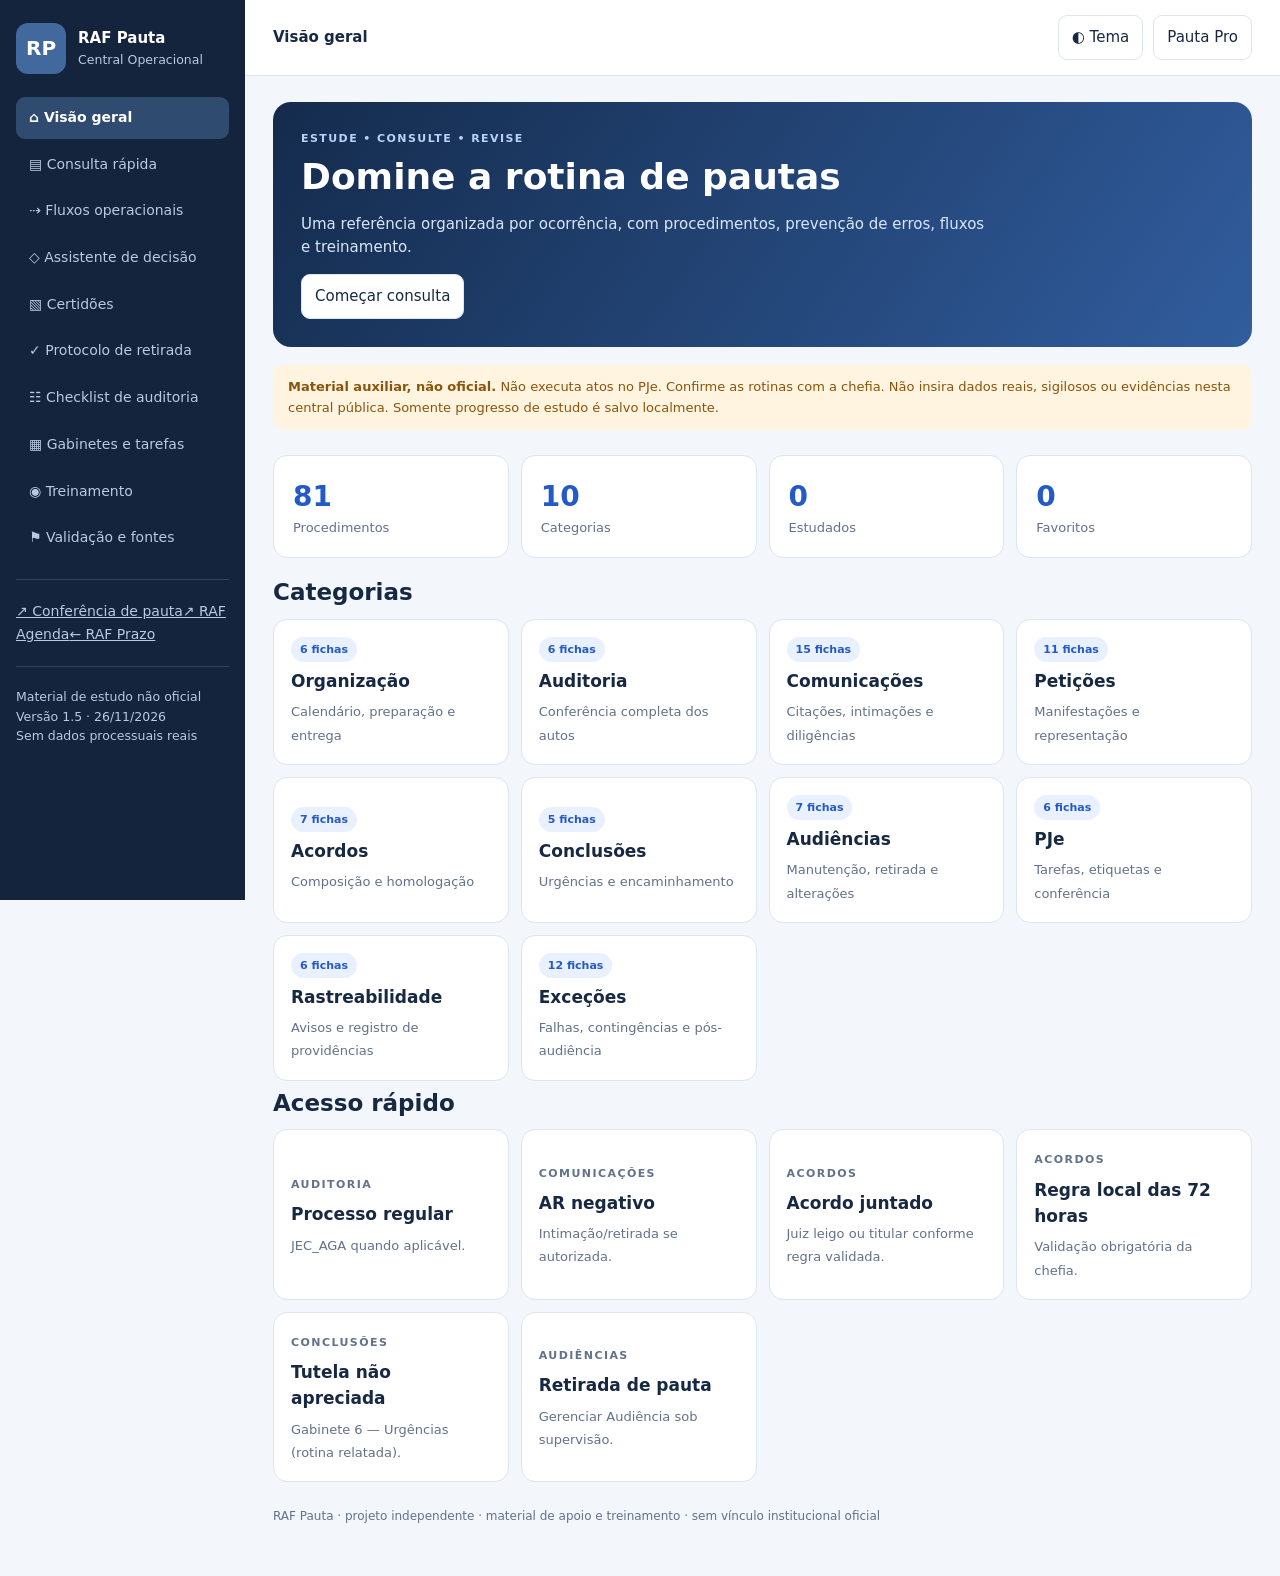
==== commit 83051d8b: "feat: justificar manutenção ou possível retirada em todos os 81 procedimentos" ====
--- a/central/index.html
+++ b/central/index.html
@@ -4,7 +4,7 @@
 
 /* RAF Central 1.3 — diagramas vetoriais de processos */
 .dgboard{border:1px solid var(--line);border-radius:15px;background:var(--panel);margin:14px 0;padding:15px;min-width:0}.dgtools{display:flex;align-items:center;flex-wrap:wrap;gap:8px;margin:8px 0 14px}.dgtools button{font-size:13px}.dgtools button.on{background:var(--soft);border-color:var(--accent);color:var(--accent);font-weight:700}.dgcanvas{overflow:auto;max-height:76vh;border-radius:12px;border:1px solid var(--line);background-color:var(--bg);background-image:radial-gradient(var(--line) 0.8px,transparent .8px);background-size:16px 16px;padding:12px;scrollbar-width:thin}.dgcanvas svg{display:block;margin:auto;max-width:none;height:auto;color:var(--ink);font-family:system-ui,sans-serif}.dgcanvas svg text{fill:currentColor}.dgcanvas svg .edge{stroke:var(--muted);stroke-width:1.7;fill:none;stroke-linejoin:round}.dgcanvas svg .yesedge{stroke:#23956c}.dgcanvas svg .noedge{stroke:#d28b27}.dgcanvas svg .nodebox{fill:var(--panel);stroke-width:1.6}.dgcanvas svg .nodeblue{stroke:#477cd0}.dgcanvas svg .nodepurple{stroke:#805cc8}.dgcanvas svg .nodeorange{stroke:#d28b27}.dgcanvas svg .nodered{stroke:#c35d47}.dgcanvas svg .nodegreen{stroke:#23956c}.dgcanvas svg .branchlabel{font-weight:800;font-size:12px}.dgcanvas svg .yeslabel{fill:#23956c}.dgcanvas svg .nolabel{fill:#b47820}html[data-theme=dark] .dgcanvas svg .nolabel{fill:#f4bb60}html[data-theme=dark] .dgcanvas svg .yeslabel{fill:#8de6b4}.dgcanvas svg .branchmuted{opacity:.28}.dgcanvas svg .selectedpath{stroke-width:3}.dghelp{font-size:12px;color:var(--muted);margin:9px 0}.dgcaption{font-weight:700;font-size:14px;margin:0}.dgbranches{display:flex;gap:7px;flex-wrap:wrap;margin:10px 0}.dgbranches button{font-size:13px}.dgbranches button.on{border-color:var(--accent);background:var(--soft)}.dgboard[hidden],.dgsteps[hidden]{display:none!important}.dgprint{display:none}@media(max-width:520px){.dgboard{padding:9px}.dgcanvas{padding:5px;max-height:70vh}}@media print{.dgboard{border:0;padding:0}.dgcanvas{overflow:visible!important;max-height:none!important;background:white!important;border:0;padding:0}.dgcanvas svg{width:100%!important;max-width:100%!important;height:auto!important;color:#172942!important}.dgcanvas svg .nodebox{fill:white!important}.dgtools,.dgbranches,.dghelp{display:none!important}.dgprint{display:block}.dgboard[hidden],.dgsteps[hidden]{display:none!important}.dgcanvas{break-inside:avoid}}
-</style></head><body><div class="layout"><aside class="side" id="side"><div class="brand"><div class="logo">RP</div><div><b>RAF Pauta</b><small>Central Operacional</small></div></div><nav id="nav"></nav><hr><a href="../pauta.html">↗ Conferência de pauta</a><a href="../agenda.html">↗ RAF Agenda</a><a href="../index.html">← RAF Prazo</a><hr><small>Material de estudo não oficial<br>Versão 1.4 · 26/11/2026<br>Sem dados processuais reais</small></aside><div><header class="top"><div class="row"><button class="mobile" id="menu" aria-label="Abrir menu">☰</button><b id="section">Central Operacional</b></div><div class="row"><button id="theme" aria-label="Alternar tema">◐ Tema</button><a class="btn" href="../pauta.html">Pauta Pro</a></div></header><main class="wrap" id="main"></main></div></div><div id="toast" class="toast" role="status" hidden></div><script>
+.why-panel{border-left:5px solid #477cd0}.why-panel.why-r{border-left-color:#c35d47}.why-panel.why-p{border-left-color:#dc992e}.why-panel.why-n{border-left-color:#23956c}.why-panel h3{margin:5px 0}.why-panel p{margin:9px 0}</style></head><body><div class="layout"><aside class="side" id="side"><div class="brand"><div class="logo">RP</div><div><b>RAF Pauta</b><small>Central Operacional</small></div></div><nav id="nav"></nav><hr><a href="../pauta.html">↗ Conferência de pauta</a><a href="../agenda.html">↗ RAF Agenda</a><a href="../index.html">← RAF Prazo</a><hr><small>Material de estudo não oficial<br>Versão 1.5 · 26/11/2026<br>Sem dados processuais reais</small></aside><div><header class="top"><div class="row"><button class="mobile" id="menu" aria-label="Abrir menu">☰</button><b id="section">Central Operacional</b></div><div class="row"><button id="theme" aria-label="Alternar tema">◐ Tema</button><a class="btn" href="../pauta.html">Pauta Pro</a></div></header><main class="wrap" id="main"></main></div></div><div id="toast" class="toast" role="status" hidden></div><script>
 'use strict';
 const C=[["Organização","Calendário, preparação e entrega"],["Auditoria","Conferência completa dos autos"],["Comunicações","Citações, intimações e diligências"],["Petições","Manifestações e representação"],["Acordos","Composição e homologação"],["Conclusões","Urgências e encaminhamento"],["Audiências","Manutenção, retirada e alterações"],["PJe","Tarefas, etiquetas e conferência"],["Rastreabilidade","Avisos e registro de providências"],["Exceções","Falhas, contingências e pós-audiência"]],D=[{"id":1,"cat":0,"title":"Calendário e escala","tags":"agenda juiz leigo Dr Dra","recognize":"Compare data da audiência, sala, horário, modalidade e responsável com a escala vigente.","steps":["Consultar calendário","separar por data e sala","conferir Dr./Dra.","registrar divergências."],"dest":"Planejar; não alterar audiência.","warn":"Não confundir expediente com data da audiência.","cert":"","status":"referência"},{"id":2,"cat":0,"title":"Conferência no dia útil anterior","tags":"sexta segunda feriado","recognize":"Identifique o próximo dia útil com audiência, considerando expediente suspenso.","steps":["Na sexta, conferir segunda","antecipar em feriados","reservar revisão final."],"dest":"Organizar agenda.","warn":"Confirmar feriados e suspensão na fonte oficial.","cert":"","status":"referência"},{"id":3,"cat":0,"title":"Auditoria antecipada","tags":"relatório antecipação","recognize":"Identifique processos de futuras pautas e o lote atribuído.","steps":["Extrair relação","analisar autos","tratar pendências","programar segunda passagem."],"dest":"Controle de auditoria.","warn":"Auditoria antecipada não substitui a conferência final.","cert":"","status":"referência"},{"id":4,"cat":0,"title":"Extrair PDF da pauta","tags":"painel audiências sessões","recognize":"Conferir data, sala, modalidade, lista e total.","steps":["Painel do Usuário → Audiências e Sessões → Pauta de Audiência","aplicar filtros","gerar PDF","comparar relação."],"dest":"Consulta no PJe.","warn":"Não editar audiência pela tela de consulta.","cert":"","status":"referência"},{"id":5,"cat":0,"title":"Impressão e distribuição","tags":"entregar via juiz leigo","recognize":"Verificar versão atual, destinatário e sala.","steps":["Reconciliar números","gerar PDF final","entregar vias conforme orientação","registrar entrega","avisar mudanças posteriores."],"dest":"Distribuição interna autorizada.","warn":"Não enviar a lista por canal não autorizado.","cert":"","status":"referência"},{"id":6,"cat":0,"title":"Passagem de serviço","tags":"férias transição","recognize":"Identifique pendências herdadas, datas próximas e orientações ainda não cumpridas.","steps":["Receber lista","conferir cada item prioritário","registrar origem e horário","alinhar responsável e próxima ação."],"dest":"Chefia / supervisão.","warn":"Não atribuir responsabilidade sem comprovação.","cert":"","status":"referência"},{"id":7,"cat":1,"title":"Leitura da árvore processual","tags":"autos digitais histórico","recognize":"Conferir número, classe, fase, partes, audiência e tarefa.","steps":["Abrir autos","localizar certidão e decisão","ler documentos relevantes","verificar fatos supervenientes."],"dest":"Auditoria individual.","warn":"Não decidir pelo título do documento.","cert":"","status":"referência"},{"id":8,"cat":1,"title":"Última certidão e despacho","tags":"index ID documentos","recognize":"Identifique o alcance da certidão e as ordens posteriores.","steps":["Ler a última certidão","conferir despacho mais recente","verificar atos já cumpridos","ler fatos novos."],"dest":"Certificar apenas o fato conferido.","warn":"Não reutilizar certidão anterior sem revisão.","cert":"","status":"referência"},{"id":9,"cat":1,"title":"Representação das partes","tags":"procuração poderes","recognize":"Conferir procurações, substabelecimentos, cadastro e vínculo.","steps":["Identificar parte e advogado","conferir poderes","registrar divergência","encaminhar se necessário."],"dest":"Fluxo de representação.","warn":"Cadastro não prova regularidade de citação.","cert":"","status":"referência"},{"id":10,"cat":1,"title":"Processo regular","tags":"ok verde audiência","recognize":"Comunicações regulares, sem determinação impeditiva nem pendência relevante.","steps":["Conferir integralmente","preparar certidão","validar assinatura","conferir tarefa","manter e revisar."],"dest":"JEC_AGA quando aplicável.","warn":"Não certificar aptidão sem leitura completa.","cert":"Certifico que os presentes autos encontram-se aguardando audiência de conciliação designada.","status":"referência"},{"id":11,"cat":1,"title":"Certificação em lotes","tags":"certidões sem PAC com PAC","recognize":"Identifique a faixa atribuída e a necessidade de ato de comunicação.","steps":["Conferir cada processo","separar PAC","validar conteúdo individual","conferir juntada e tarefa","revisar lote."],"dest":"Perfil autorizado; JEC_AGA se aplicável.","warn":"Não agrupar casos diferentes nem assinar com credenciais alheias.","cert":"","status":"referência"},{"id":12,"cat":1,"title":"Segunda conferência","tags":"petição nova revisão","recognize":"Compare a pauta inicial com a atual e os eventos novos.","steps":["Reabrir pendentes e casos alterados","ler petições novas","reconciliar processo por processo","comunicar alterações."],"dest":"Revisão final.","warn":"Totais iguais não garantem listas iguais.","cert":"","status":"referência"},{"id":13,"cat":2,"title":"AR positivo","tags":"aviso recebimento","recognize":"Confira destinatário, endereço, assinatura, data, natureza da parte e ato.","steps":["Abrir imagem/documento","verificar regularidade e demais partes","certificar fato se necessário."],"dest":"Manter se processo apto.","warn":"AR positivo não implica regularidade automática.","cert":"","status":"referência"},{"id":14,"cat":2,"title":"AR negativo","tags":"mudou-se ausente desconhecido não procurado possível retirada aviso zap WhatsApp motivo data audiência","recognize":"Confira motivo da devolução, ID e eventual outra citação.","steps":["Ler devolução","Ao identificar possível retirada, comunicar individualmente no grupo de WhatsApp autorizado, com motivo objetivo, data e horário da audiência; informar que ainda está pendente, sem anunciar cancelamento.","verificar comunicação alternativa","manifestação do autor","obter autorização","executar providência","avisar retirada.","Se a retirada for autorizada e efetivada, confirmar no PJe e enviar novo aviso individual com motivo, data e horário da audiência, situação efetivada e horário do ato; registrar as duas comunicações no controle institucional. Se mantida, comunicar o desfecho."],"dest":"Intimação/retirada se autorizada.","warn":"Não confundir AR pendente com negativo.","cert":"Certifico que o feito foi retirado da pauta de audiências em face do AR negativo de index [ÍNDICE]. Fica a parte autora intimada a se manifestar sobre o AR negativo.","status":"referência"},{"id":15,"cat":2,"title":"AR de pessoa física assinado por terceiro","tags":"AR terceiro recebedor possível retirada aviso zap WhatsApp motivo data audiência","recognize":"Compare nome do destinatário com recebedor, endereço e circunstâncias.","steps":["Abrir AR","Ao identificar possível retirada, comunicar individualmente no grupo de WhatsApp autorizado, com motivo objetivo, data e horário da audiência; informar que ainda está pendente, sem anunciar cancelamento.","identificar divergência","verificar outra comunicação","certificar fato","consultar encaminhamento.","Se a retirada for autorizada e efetivada, confirmar no PJe e enviar novo aviso individual com motivo, data e horário da audiência, situação efetivada e horário do ato; registrar as duas comunicações no controle institucional. Se mantida, comunicar o desfecho."],"dest":"Gabinete 1 conforme orientação.","warn":"Não declarar nulidade nem retirar automaticamente.","cert":"Certifico que o AR de id. [ID] foi assinado por terceiros.","status":"referência"},{"id":16,"cat":2,"title":"AR de pessoa jurídica","tags":"empresa recepção terceiro possível retirada aviso zap WhatsApp motivo data audiência","recognize":"Verifique identificação do recebedor e circunstâncias da entrega.","steps":["Conferir endereço e pessoa jurídica","Ao identificar possível retirada, comunicar individualmente no grupo de WhatsApp autorizado, com motivo objetivo, data e horário da audiência; informar que ainda está pendente, sem anunciar cancelamento.","examinar recepção","verificar comunicações adicionais","consultar dúvida.","Se a retirada for autorizada e efetivada, confirmar no PJe e enviar novo aviso individual com motivo, data e horário da audiência, situação efetivada e horário do ato; registrar as duas comunicações no controle institucional. Se mantida, comunicar o desfecho."],"dest":"Manutenção ou apreciação conforme caso.","warn":"Não aplicar automaticamente a regra de pessoa física.","cert":"","status":"referência"},{"id":17,"cat":2,"title":"AR não juntado","tags":"AR pendente rastreio possível retirada aviso zap WhatsApp motivo data audiência","recognize":"Identifique expedição, postagem, retorno e eventual outro meio.","steps":["Consultar expediente e SISCOR autorizado","Ao identificar possível retirada, comunicar individualmente no grupo de WhatsApp autorizado, com motivo objetivo, data e horário da audiência; informar que ainda está pendente, sem anunciar cancelamento.","verificar retorno","registrar ausência","encaminhar pendência.","Se a retirada for autorizada e efetivada, confirmar no PJe e enviar novo aviso individual com motivo, data e horário da audiência, situação efetivada e horário do ato; registrar as duas comunicações no controle institucional. Se mantida, comunicar o desfecho."],"dest":"Gabinete 1 quando orientado.","warn":"Não certificar retorno negativo inexistente.","cert":"","status":"referência"},{"id":18,"cat":2,"title":"Mandado positivo","tags":"OJA cumprido","recognize":"Confira teor da certidão e ato efetivamente cumprido.","steps":["Abrir certidão OJA","conferir destinatário, datas e finalidade","verificar demais partes","registrar."],"dest":"Manter se apto.","warn":"Expedição não significa cumprimento.","cert":"","status":"referência"},{"id":19,"cat":2,"title":"Diligência negativa do OJA","tags":"mandado negativo oficial justiça possível retirada aviso zap WhatsApp motivo data audiência","recognize":"Leia motivo, destinatário e ID da certidão.","steps":["Verificar outras comunicações","Ao identificar possível retirada, comunicar individualmente no grupo de WhatsApp autorizado, com motivo objetivo, data e horário da audiência; informar que ainda está pendente, sem anunciar cancelamento.","conferir manifestação","obter autorização","efetivar retirada se cabível","avisar.","Se a retirada for autorizada e efetivada, confirmar no PJe e enviar novo aviso individual com motivo, data e horário da audiência, situação efetivada e horário do ato; registrar as duas comunicações no controle institucional. Se mantida, comunicar o desfecho."],"dest":"Intimar autor conforme determinação.","warn":"Só usar modelo após retirada e intimação cabíveis.","cert":"Certifico que o feito foi retirado da pauta de audiências em face de devolução de diligência negativa de index [ÍNDICE]. Fica a parte autora intimada a se manifestar sobre a certidão do OJA.","status":"referência"},{"id":20,"cat":2,"title":"Citação eletrônica confirmada","tags":"domicílio eletrônico ciência","recognize":"Confira comprovante, destinatário e prazo aplicável.","steps":["Consultar expediente","conferir confirmação e data","verificar decisão","registrar."],"dest":"Manter se apto.","warn":"Não confundir envio com ciência.","cert":"","status":"referência"},{"id":21,"cat":2,"title":"Citação eletrônica pendente","tags":"sem ciência eletrônico possível retirada aviso zap WhatsApp motivo data audiência","recognize":"Verifique se há confirmação, prazo e meio alternativo.","steps":["Consultar status","Ao identificar possível retirada, comunicar individualmente no grupo de WhatsApp autorizado, com motivo objetivo, data e horário da audiência; informar que ainda está pendente, sem anunciar cancelamento.","conferir norma e ordem aplicáveis","informar responsável","controlar pauta.","Se a retirada for autorizada e efetivada, confirmar no PJe e enviar novo aviso individual com motivo, data e horário da audiência, situação efetivada e horário do ato; registrar as duas comunicações no controle institucional. Se mantida, comunicar o desfecho."],"dest":"Apreciação ou nova comunicação autorizada.","warn":"Não presumir citação válida nem cancelamento.","cert":"","status":"referência"},{"id":22,"cat":2,"title":"Pluralidade de réus","tags":"vários réus um citado litisconsórcio possível retirada aviso zap WhatsApp motivo data audiência","recognize":"Conferir comunicação de cada réu e alcance das decisões.","steps":["Montar conferência individual","Ao identificar possível retirada, comunicar individualmente no grupo de WhatsApp autorizado, com motivo objetivo, data e horário da audiência; informar que ainda está pendente, sem anunciar cancelamento.","verificar falta de comunicação","registrar","consultar responsável.","Se a retirada for autorizada e efetivada, confirmar no PJe e enviar novo aviso individual com motivo, data e horário da audiência, situação efetivada e horário do ato; registrar as duas comunicações no controle institucional. Se mantida, comunicar o desfecho."],"dest":"Apreciação conforme caso.","warn":"Um réu citado não prova citação dos demais.","cert":"","status":"referência"},{"id":23,"cat":2,"title":"Comparecimento espontâneo","tags":"réu compareceu contestação possível retirada aviso zap WhatsApp motivo data audiência","recognize":"Identifique manifestação, representação e conteúdo.","steps":["Ler petição integral","Ao identificar possível retirada, comunicar individualmente no grupo de WhatsApp autorizado, com motivo objetivo, data e horário da audiência; informar que ainda está pendente, sem anunciar cancelamento.","conferir circunstâncias e decisão","levar questão à apreciação se necessária.","Se a retirada for autorizada e efetivada, confirmar no PJe e enviar novo aviso individual com motivo, data e horário da audiência, situação efetivada e horário do ato; registrar as duas comunicações no controle institucional. Se mantida, comunicar o desfecho."],"dest":"Gabinete competente conforme rotina.","warn":"Não declarar automaticamente suprida a citação.","cert":"","status":"referência"},{"id":24,"cat":2,"title":"Carta precatória","tags":"precatória diligência possível retirada aviso zap WhatsApp motivo data audiência","recognize":"Verifique envio, cumprimento e devolução.","steps":["Consultar expediente","Ao identificar possível retirada, comunicar individualmente no grupo de WhatsApp autorizado, com motivo objetivo, data e horário da audiência; informar que ainda está pendente, sem anunciar cancelamento.","conferir certidão","identificar pendência","comunicar prazo e audiência.","Se a retirada for autorizada e efetivada, confirmar no PJe e enviar novo aviso individual com motivo, data e horário da audiência, situação efetivada e horário do ato; registrar as duas comunicações no controle institucional. Se mantida, comunicar o desfecho."],"dest":"Providência autorizada.","warn":"Não considerar cumprida só por estar expedida.","cert":"","status":"referência"},{"id":25,"cat":2,"title":"Erro no SISCOR","tags":"erro expedição AR possível retirada aviso zap WhatsApp motivo data audiência","recognize":"Identifique o erro efetivamente comprovado.","steps":["Conferir expediente e divergência","Ao identificar possível retirada, comunicar individualmente no grupo de WhatsApp autorizado, com motivo objetivo, data e horário da audiência; informar que ainda está pendente, sem anunciar cancelamento.","registrar ID","preparar certidão","encaminhar conforme orientação.","Se a retirada for autorizada e efetivada, confirmar no PJe e enviar novo aviso individual com motivo, data e horário da audiência, situação efetivada e horário do ato; registrar as duas comunicações no controle institucional. Se mantida, comunicar o desfecho."],"dest":"Conclusão quando autorizada.","warn":"Não atribuir culpa sem comprovação.","cert":"Certifico que, compulsando o sistema SISCOR, verifiquei que houve erro na expedição da citação por AR, conforme expediente de id. [ID]. Remeto os autos à conclusão.","status":"referência"},{"id":26,"cat":2,"title":"Erro material no mandado","tags":"digitação endereço horário possível retirada aviso zap WhatsApp motivo data audiência","recognize":"Compare ordem, dados do mandado e audiência.","steps":["Identificar divergência objetiva","Ao identificar possível retirada, comunicar individualmente no grupo de WhatsApp autorizado, com motivo objetivo, data e horário da audiência; informar que ainda está pendente, sem anunciar cancelamento.","registrar ID","comunicar","avaliar retificação autorizada.","Se a retirada for autorizada e efetivada, confirmar no PJe e enviar novo aviso individual com motivo, data e horário da audiência, situação efetivada e horário do ato; registrar as duas comunicações no controle institucional. Se mantida, comunicar o desfecho."],"dest":"Servidor responsável.","warn":"Não alterar documento assinado por conta própria.","cert":"Certifico que foi constatado erro material na digitação do mandado de id. [ID], consistente em [DIVERGÊNCIA].","status":"referência"},{"id":27,"cat":2,"title":"Intimação e PAC","tags":"preparar ato comunicação expediente","recognize":"Verifique ordem, parte destinatária, modalidade e prazo.","steps":["Conferir ordem","preparar ato autorizado","validar destinatário e texto","conferir expedição e retorno."],"dest":"PAC conforme perfil e rotina.","warn":"Não afirmar intimado antes do ato correspondente.","cert":"","status":"referência"},{"id":28,"cat":3,"title":"Contestação","tags":"defesa pedido contraposto","recognize":"Leia integralmente inclusive pedidos incidentais.","steps":["Conferir representação","verificar pedido novo e decisão","manter se regular","encaminhar dúvida."],"dest":"Conhecimento conforme orientação.","warn":"Não presumir que contestação resolve a citação.","cert":"","status":"referência"},{"id":29,"cat":3,"title":"Habilitação de advogado","tags":"procuração cadastro","recognize":"Conferir instrumento, parte e eventuais pedidos cumulados.","steps":["Ler petição","validar poderes","conferir cadastro","preparar ato sob supervisão."],"dest":"Representação processual.","warn":"Não habilitar parte errada.","cert":"","status":"referência"},{"id":30,"cat":3,"title":"Desabilitação de advogado","tags":"revogação substituição","recognize":"Identifique ordem, instrumento e efeitos sobre comunicações.","steps":["Conferir documento","verificar decisão e cadastro","submeter alteração","revisar futuras intimações."],"dest":"Servidor responsável.","warn":"Não excluir vínculo sem autorização.","cert":"","status":"referência"},{"id":31,"cat":3,"title":"Substabelecimento","tags":"reserva poderes","recognize":"Conferir outorgante, substabelecido, reserva e parte.","steps":["Ler documento","comparar cadeia de poderes","conferir cadastro","encaminhar divergência."],"dest":"Representação.","warn":"Não presumir revogação.","cert":"","status":"referência"},{"id":32,"cat":3,"title":"Renúncia de advogado","tags":"patrono renúncia","recognize":"Conferir comunicação à parte e efeitos pertinentes.","steps":["Ler petição e prova","verificar decisão","comunicar impacto na audiência."],"dest":"Apreciação conforme rotina.","warn":"Não retirar automaticamente.","cert":"","status":"referência"},{"id":33,"cat":3,"title":"Desistência","tags":"pedido extinção possível retirada aviso zap WhatsApp motivo data audiência","recognize":"Identifique autor, poderes e alcance.","steps":["Ler pedido","Ao identificar possível retirada, comunicar individualmente no grupo de WhatsApp autorizado, com motivo objetivo, data e horário da audiência; informar que ainda está pendente, sem anunciar cancelamento.","verificar decisão","encaminhar para apreciação","acompanhar pauta.","Se a retirada for autorizada e efetivada, confirmar no PJe e enviar novo aviso individual com motivo, data e horário da audiência, situação efetivada e horário do ato; registrar as duas comunicações no controle institucional. Se mantida, comunicar o desfecho."],"dest":"Gabinete 1 conforme rotina.","warn":"Pedido não equivale a extinção.","cert":"","status":"referência"},{"id":34,"cat":3,"title":"Aditamento ou emenda","tags":"alteração inicial possível retirada aviso zap WhatsApp motivo data audiência","recognize":"Identifique alteração e efeitos nas comunicações.","steps":["Comparar pedidos e partes","Ao identificar possível retirada, comunicar individualmente no grupo de WhatsApp autorizado, com motivo objetivo, data e horário da audiência; informar que ainda está pendente, sem anunciar cancelamento.","conferir decisão","avaliar necessidade de ato","encaminhar.","Se a retirada for autorizada e efetivada, confirmar no PJe e enviar novo aviso individual com motivo, data e horário da audiência, situação efetivada e horário do ato; registrar as duas comunicações no controle institucional. Se mantida, comunicar o desfecho."],"dest":"Conhecimento.","warn":"Não ignorar mudança de polo ou pedido.","cert":"","status":"referência"},{"id":35,"cat":3,"title":"Pedido de desentranhamento","tags":"excluir petição possível retirada aviso zap WhatsApp motivo data audiência","recognize":"Identifique pedido e documento alvo.","steps":["Registrar os dois IDs","Ao identificar possível retirada, comunicar individualmente no grupo de WhatsApp autorizado, com motivo objetivo, data e horário da audiência; informar que ainda está pendente, sem anunciar cancelamento.","verificar decisão","preparar certidão","encaminhar.","Se a retirada for autorizada e efetivada, confirmar no PJe e enviar novo aviso individual com motivo, data e horário da audiência, situação efetivada e horário do ato; registrar as duas comunicações no controle institucional. Se mantida, comunicar o desfecho."],"dest":"Servidor ou gabinete competente.","warn":"Não desentranhar sem comando.","cert":"Certifico que, na petição de index [ID DO PEDIDO], consta pedido de desentranhamento da petição de index [ID DO DOCUMENTO].","status":"referência"},{"id":36,"cat":3,"title":"Cumprimento de desentranhamento","tags":"despacho exclusão","recognize":"Verifique ordem e documento exato.","steps":["Comparar ID","executar somente no perfil competente","confirmar resultado","certificar se cabível."],"dest":"Cumprimento autorizado.","warn":"Não excluir documento diferente.","cert":"","status":"referência"},{"id":37,"cat":3,"title":"Pedido de redesignação","tags":"adiamento remarcação possível retirada aviso zap WhatsApp motivo data audiência","recognize":"Verificar justificativa, data e decisão.","steps":["Ler pedido","Ao identificar possível retirada, comunicar individualmente no grupo de WhatsApp autorizado, com motivo objetivo, data e horário da audiência; informar que ainda está pendente, sem anunciar cancelamento.","conferir audiência","consultar tempo hábil","encaminhar","manter status até autorização.","Se a retirada for autorizada e efetivada, confirmar no PJe e enviar novo aviso individual com motivo, data e horário da audiência, situação efetivada e horário do ato; registrar as duas comunicações no controle institucional. Se mantida, comunicar o desfecho."],"dest":"Gabinete 1 conforme rotina.","warn":"Pedido não altera pauta.","cert":"","status":"referência"},{"id":38,"cat":3,"title":"Pedido de audiência virtual","tags":"modalidade link remoto possível retirada aviso zap WhatsApp motivo data audiência conclusão audiência online on-line G1","recognize":"Conferir pedido, decisão e modalidade registrada.","steps":["Localizar a petição e o ID da manifestação","Conferir data, horário, sala e modalidade atual da audiência","Verificar decisão anterior sobre o pedido","Caso pendente, preparar certidão objetiva e encaminhar à conclusão do Gabinete 1 — Conhecimento, sob orientação","Manter a audiência designada até decisão ou determinação aplicável","Ao identificar possível retirada, comunicar individualmente no grupo de WhatsApp autorizado, com motivo objetivo, data e horário da audiência; informar que ainda está pendente, sem anunciar cancelamento.","Acompanhar decisão e cumprir providência autorizada; conferir modalidade e comunicações","Se a retirada for autorizada e efetivada, confirmar no PJe e enviar novo aviso individual com motivo, data e horário da audiência, situação efetivada e horário do ato; registrar as duas comunicações no controle institucional. Se mantida, comunicar o desfecho."],"dest":"Gabinete 1 — Conhecimento, conforme rotina interna relatada e orientação da serventia.","warn":"Pedido não equivale a deferimento; conclusão não cancela a audiência. Modelo sugerido: usar somente após conferência e encaminhamento autorizado.","cert":"Certifico que, na petição de index [ÍNDICE], consta pedido de realização da audiência na modalidade virtual, estando a audiência designada para o dia [DATA]. Remeto os autos à conclusão.","status":"referência"},{"id":39,"cat":4,"title":"Acordo juntado","tags":"composição 72 horas possível retirada aviso zap WhatsApp motivo data audiência","recognize":"Conferir partes, pedidos, assinaturas, decisão e autorização.","steps":["Ler acordo","Ao identificar possível retirada, comunicar individualmente no grupo de WhatsApp autorizado, com motivo objetivo, data e horário da audiência; informar que ainda está pendente, sem anunciar cancelamento.","verificar alcance","confirmar regra local de encaminhamento","efetivar retirada se autorizada","comunicar.","Se a retirada for autorizada e efetivada, confirmar no PJe e enviar novo aviso individual com motivo, data e horário da audiência, situação efetivada e horário do ato; registrar as duas comunicações no controle institucional. Se mantida, comunicar o desfecho."],"dest":"Juiz leigo ou titular conforme regra validada.","warn":"Acordo juntado não é homologado.","cert":"","status":"referência"},{"id":40,"cat":4,"title":"Acordo homologado","tags":"sentença homologação possível retirada aviso zap WhatsApp motivo data audiência","recognize":"Identifique decisão homologatória e alcance.","steps":["Ler decisão","Ao identificar possível retirada, comunicar individualmente no grupo de WhatsApp autorizado, com motivo objetivo, data e horário da audiência; informar que ainda está pendente, sem anunciar cancelamento.","verificar comando sobre audiência","executar providência autorizada","conferir tarefa","avisar retirada.","Se a retirada for autorizada e efetivada, confirmar no PJe e enviar novo aviso individual com motivo, data e horário da audiência, situação efetivada e horário do ato; registrar as duas comunicações no controle institucional. Se mantida, comunicar o desfecho."],"dest":"Cumprir decisão.","warn":"Não cancelar audiência remanescente por acordo parcial.","cert":"","status":"referência"},{"id":41,"cat":4,"title":"Acordo parcial","tags":"alguns pedidos réus possível retirada aviso zap WhatsApp motivo data audiência","recognize":"Verifique quais partes e pedidos subsistem.","steps":["Comparar acordo e inicial","Ao identificar possível retirada, comunicar individualmente no grupo de WhatsApp autorizado, com motivo objetivo, data e horário da audiência; informar que ainda está pendente, sem anunciar cancelamento.","conferir decisão","comunicar pendências","manter até orientação.","Se a retirada for autorizada e efetivada, confirmar no PJe e enviar novo aviso individual com motivo, data e horário da audiência, situação efetivada e horário do ato; registrar as duas comunicações no controle institucional. Se mantida, comunicar o desfecho."],"dest":"Apreciação.","warn":"Não presumir extinção integral.","cert":"","status":"referência"},{"id":42,"cat":4,"title":"Regra local das 72 horas","tags":"72h leigo togado possível retirada aviso zap WhatsApp motivo data audiência","recognize":"Regra relatada: até 72h antes, leigo; mais de 72h, togado. Marco, exceções e vigência não confirmados.","steps":["Consultar responsável","Ao identificar possível retirada, comunicar individualmente no grupo de WhatsApp autorizado, com motivo objetivo, data e horário da audiência; informar que ainda está pendente, sem anunciar cancelamento.","confirmar marco de contagem e igualdade","registrar orientação","só então encaminhar.","Se a retirada for autorizada e efetivada, confirmar no PJe e enviar novo aviso individual com motivo, data e horário da audiência, situação efetivada e horário do ato; registrar as duas comunicações no controle institucional. Se mantida, comunicar o desfecho."],"dest":"Validação obrigatória da chefia.","warn":"Não automatizar regra pendente de confirmação.","cert":"","status":"validar"},{"id":43,"cat":4,"title":"Acordo com remessa ao titular","tags":"MM juiz titular possível retirada aviso zap WhatsApp motivo data audiência","recognize":"Confirme acordo, autorização de retirada e destino.","steps":["Verificar alcance","Ao identificar possível retirada, comunicar individualmente no grupo de WhatsApp autorizado, com motivo objetivo, data e horário da audiência; informar que ainda está pendente, sem anunciar cancelamento.","confirmar fluxo","efetivar retirada","certificar","conferir remessa","comunicar.","Se a retirada for autorizada e efetivada, confirmar no PJe e enviar novo aviso individual com motivo, data e horário da audiência, situação efetivada e horário do ato; registrar as duas comunicações no controle institucional. Se mantida, comunicar o desfecho."],"dest":"Juiz titular quando autorizado.","warn":"Não usar antes de efetivar os atos descritos.","cert":"Certifico que, considerando o acordo juntado, retiro o feito da pauta de audiências e remeto ao MM. Juiz Titular.","status":"referência"},{"id":44,"cat":4,"title":"Acordo com remessa ao juiz leigo","tags":"juíza leiga responsável possível retirada aviso zap WhatsApp motivo data audiência","recognize":"Confirme acordo, autorização e responsável correto.","steps":["Conferir data","Ao identificar possível retirada, comunicar individualmente no grupo de WhatsApp autorizado, com motivo objetivo, data e horário da audiência; informar que ainda está pendente, sem anunciar cancelamento.","validar destino","efetivar retirada","certificar e remeter","comunicar.","Se a retirada for autorizada e efetivada, confirmar no PJe e enviar novo aviso individual com motivo, data e horário da audiência, situação efetivada e horário do ato; registrar as duas comunicações no controle institucional. Se mantida, comunicar o desfecho."],"dest":"Juiz(a) leigo(a) quando autorizado.","warn":"Homologação é ato do magistrado competente.","cert":"Certifico que, considerando o acordo juntado, retiro o feito da pauta de audiências e remeto ao(à) Juiz(a) Leigo(a) responsável.","status":"referência"},{"id":45,"cat":4,"title":"Acordo no dia da audiência","tags":"última hora acordo possível retirada aviso zap WhatsApp motivo data audiência","recognize":"Verifique se audiência ainda não ocorreu e se pauta foi entregue.","steps":["Comunicar imediatamente equipe","Ao identificar possível retirada, comunicar individualmente no grupo de WhatsApp autorizado, com motivo objetivo, data e horário da audiência; informar que ainda está pendente, sem anunciar cancelamento.","consultar responsável","executar alteração autorizada","atualizar relação.","Se a retirada for autorizada e efetivada, confirmar no PJe e enviar novo aviso individual com motivo, data e horário da audiência, situação efetivada e horário do ato; registrar as duas comunicações no controle institucional. Se mantida, comunicar o desfecho."],"dest":"Responsável pela pauta e gabinete.","warn":"Não presumir que todos já sabem.","cert":"","status":"referência"},{"id":46,"cat":5,"title":"Tutela não apreciada","tags":"liminar urgência G6 possível retirada aviso zap WhatsApp motivo data audiência","recognize":"Identifique pedido urgente e ausência de decisão.","steps":["Ler petição e decisões","Ao identificar possível retirada, comunicar individualmente no grupo de WhatsApp autorizado, com motivo objetivo, data e horário da audiência; informar que ainda está pendente, sem anunciar cancelamento.","registrar ID","comunicar prioridade","encaminhar conforme orientação.","Se a retirada for autorizada e efetivada, confirmar no PJe e enviar novo aviso individual com motivo, data e horário da audiência, situação efetivada e horário do ato; registrar as duas comunicações no controle institucional. Se mantida, comunicar o desfecho."],"dest":"Gabinete 6 — Urgências (rotina relatada).","warn":"Tutela pendente não cancela audiência automaticamente.","cert":"","status":"referência"},{"id":47,"cat":5,"title":"Reconsideração de tutela","tags":"urgência reconsideração possível retirada aviso zap WhatsApp motivo data audiência","recognize":"Identifique decisão anterior e novo pedido.","steps":["Conferir teor e fatos novos","Ao identificar possível retirada, comunicar individualmente no grupo de WhatsApp autorizado, com motivo objetivo, data e horário da audiência; informar que ainda está pendente, sem anunciar cancelamento.","sinalizar urgência","encaminhar sob orientação.","Se a retirada for autorizada e efetivada, confirmar no PJe e enviar novo aviso individual com motivo, data e horário da audiência, situação efetivada e horário do ato; registrar as duas comunicações no controle institucional. Se mantida, comunicar o desfecho."],"dest":"Gabinete 6 conforme rotina.","warn":"Não reapreciar mérito por conta própria.","cert":"","status":"referência"},{"id":48,"cat":5,"title":"Despacho sem tempo hábil","tags":"prazo audiência próxima possível retirada aviso zap WhatsApp motivo data audiência","recognize":"Compare data, ordem, prazo e audiência.","steps":["Verificar atos pendentes","Ao identificar possível retirada, comunicar individualmente no grupo de WhatsApp autorizado, com motivo objetivo, data e horário da audiência; informar que ainda está pendente, sem anunciar cancelamento.","preparar certidão se constatado","encaminhar","controlar status.","Se a retirada for autorizada e efetivada, confirmar no PJe e enviar novo aviso individual com motivo, data e horário da audiência, situação efetivada e horário do ato; registrar as duas comunicações no controle institucional. Se mantida, comunicar o desfecho."],"dest":"Responsável / gabinete competente.","warn":"Não inventar impossibilidade sem verificar.","cert":"Certifico que não há tempo hábil para cumprimento do despacho de id. [ID], tendo em vista que a audiência está designada para o dia [DATA].","status":"referência"},{"id":49,"cat":5,"title":"Despacho pendente de cumprimento","tags":"ordem anterior possível retirada aviso zap WhatsApp motivo data audiência","recognize":"Verifique comando, prazo e situação.","steps":["Ler despacho","Ao identificar possível retirada, comunicar individualmente no grupo de WhatsApp autorizado, com motivo objetivo, data e horário da audiência; informar que ainda está pendente, sem anunciar cancelamento.","identificar atos já cumpridos","preparar providência autorizada","conferir execução.","Se a retirada for autorizada e efetivada, confirmar no PJe e enviar novo aviso individual com motivo, data e horário da audiência, situação efetivada e horário do ato; registrar as duas comunicações no controle institucional. Se mantida, comunicar o desfecho."],"dest":"Tarefa compatível.","warn":"Não ignorar comando judicial.","cert":"","status":"referência"},{"id":50,"cat":5,"title":"Abertura de conclusão","tags":"gabinete 1 conhecimento possível retirada aviso zap WhatsApp motivo data audiência","recognize":"Identifique matéria, fase, necessidade de decisão e destino.","steps":["Conferir petição e documentos","Ao identificar possível retirada, comunicar individualmente no grupo de WhatsApp autorizado, com motivo objetivo, data e horário da audiência; informar que ainda está pendente, sem anunciar cancelamento.","validar gabinete","utilizar função autorizada","conferir envio.","Se a retirada for autorizada e efetivada, confirmar no PJe e enviar novo aviso individual com motivo, data e horário da audiência, situação efetivada e horário do ato; registrar as duas comunicações no controle institucional. Se mantida, comunicar o desfecho."],"dest":"Gabinete competente.","warn":"Conclusão não altera pauta por si só.","cert":"","status":"referência"},{"id":51,"cat":6,"title":"Manter audiência","tags":"regular apto","recognize":"Conferir atos, pedidos e inexistência de impedimento.","steps":["Certificar se cabível","conferir tarefa","marcar regular","revisar antes da entrega."],"dest":"Aguardando audiência quando aplicável.","warn":"Não confundir manter com decisão judicial definitiva.","cert":"","status":"referência"},{"id":52,"cat":6,"title":"Retirada de pauta","tags":"tirar retirar cancelar WhatsApp possível retirada aviso zap WhatsApp motivo data audiência","recognize":"Identifique audiência exata, fundamento e autorização.","steps":["Conferir processo e ID","Ao identificar possível retirada, comunicar individualmente no grupo de WhatsApp autorizado, com motivo objetivo, data e horário da audiência; informar que ainda está pendente, sem anunciar cancelamento.","executar função correta","verificar status e certidão","comunicar individualmente","registrar horários","revisar pauta.","Se a retirada for autorizada e efetivada, confirmar no PJe e enviar novo aviso individual com motivo, data e horário da audiência, situação efetivada e horário do ato; registrar as duas comunicações no controle institucional. Se mantida, comunicar o desfecho."],"dest":"Gerenciar Audiência sob supervisão.","warn":"Sem autorização não retirar. Aviso não substitui PJe.","cert":"","status":"referência"},{"id":53,"cat":6,"title":"Cancelar audiência","tags":"cancelamento possível retirada aviso zap WhatsApp motivo data audiência","recognize":"Verificar determinação e audiência ainda designada.","steps":["Gerenciar Audiência","Ao identificar possível retirada, comunicar individualmente no grupo de WhatsApp autorizado, com motivo objetivo, data e horário da audiência; informar que ainda está pendente, sem anunciar cancelamento.","localizar ato","selecionar cancelar","informar motivo","confirmar sob autorização","conferir status","avisar.","Se a retirada for autorizada e efetivada, confirmar no PJe e enviar novo aviso individual com motivo, data e horário da audiência, situação efetivada e horário do ato; registrar as duas comunicações no controle institucional. Se mantida, comunicar o desfecho."],"dest":"Perfil autorizado.","warn":"Não cancelar ao confundir audiência antiga.","cert":"","status":"referência"},{"id":54,"cat":6,"title":"Redesignar audiência","tags":"nova data remarcação possível retirada aviso zap WhatsApp motivo data audiência","recognize":"Identifique ordem e horário/sala autorizados.","steps":["Localizar audiência","Ao identificar possível retirada, comunicar individualmente no grupo de WhatsApp autorizado, com motivo objetivo, data e horário da audiência; informar que ainda está pendente, sem anunciar cancelamento.","selecionar redesignar","conferir data e conflito","confirmar","verificar novas comunicações","avisar.","Se a retirada for autorizada e efetivada, confirmar no PJe e enviar novo aviso individual com motivo, data e horário da audiência, situação efetivada e horário do ato; registrar as duas comunicações no controle institucional. Se mantida, comunicar o desfecho."],"dest":"Gerenciar Audiência.","warn":"Não deixar data antiga na relação.","cert":"","status":"referência"},{"id":55,"cat":6,"title":"Designar nova audiência","tags":"marcar agendar","recognize":"Conferir ordem, modalidade, duração, sala e data.","steps":["Selecionar designação","consultar horários","confirmar sob autorização","revisar expediente e comunicações."],"dest":"Gerenciar Audiência.","warn":"Não criar duplicidade.","cert":"","status":"referência"},{"id":56,"cat":6,"title":"Converter em diligência","tags":"diligência gerenciar audiência possível retirada aviso zap WhatsApp motivo data audiência","recognize":"Conferir determinação e efeito esperado.","steps":["Identificar ato","Ao identificar possível retirada, comunicar individualmente no grupo de WhatsApp autorizado, com motivo objetivo, data e horário da audiência; informar que ainda está pendente, sem anunciar cancelamento.","validar função adequada","executar sob autorização","conferir tarefa, status e comunicação.","Se a retirada for autorizada e efetivada, confirmar no PJe e enviar novo aviso individual com motivo, data e horário da audiência, situação efetivada e horário do ato; registrar as duas comunicações no controle institucional. Se mantida, comunicar o desfecho."],"dest":"Gerenciar Audiência.","warn":"Não utilizar conversão como substituto genérico de cancelamento.","cert":"","status":"referência"},{"id":57,"cat":6,"title":"Alteração de modalidade","tags":"presencial virtual híbrida possível retirada aviso zap WhatsApp motivo data audiência","recognize":"Confirme decisão, sala e acesso.","steps":["Verificar determinação","Ao identificar possível retirada, comunicar individualmente no grupo de WhatsApp autorizado, com motivo objetivo, data e horário da audiência; informar que ainda está pendente, sem anunciar cancelamento.","ajustar pelo fluxo autorizado","conferir intimações e pauta","comunicar mudança.","Se a retirada for autorizada e efetivada, confirmar no PJe e enviar novo aviso individual com motivo, data e horário da audiência, situação efetivada e horário do ato; registrar as duas comunicações no controle institucional. Se mantida, comunicar o desfecho."],"dest":"Equipe de audiência.","warn":"Não criar link informal.","cert":"","status":"referência"},{"id":58,"cat":7,"title":"JEC_AGA","tags":"aguardando audiência","recognize":"Identifique processo apto e tarefa atual.","steps":["Conferir árvore e status","verificar certidão","mover apenas se autorizado","confirmar destino."],"dest":"Aguardando Audiência (rotina relatada).","warn":"Fluxo exato e exceções devem ser confirmados.","cert":"","status":"validar"},{"id":59,"cat":7,"title":"PEM_SCM","tags":"tarefa PEM SCM","recognize":"Identifique tarefa exatamente como aparece no PJe.","steps":["Conferir histórico e decisão","consultar responsável para significado e transição","registrar orientação."],"dest":"Validação obrigatória.","warn":"Não inferir função pela sigla.","cert":"","status":"validar"},{"id":60,"cat":7,"title":"VERE","tags":"marcador VERE","recognize":"Identifique o marcador e contexto no controle.","steps":["Conferir situação real no PJe","consultar definição da equipe","registrar orientação."],"dest":"Validação obrigatória.","warn":"Não inferir regularidade pelo marcador.","cert":"","status":"validar"},{"id":61,"cat":7,"title":"Minutar Ata de Audiência","tags":"JEC_AUD realizar audiência","recognize":"Identifique tarefa e data da sessão.","steps":["Verificar movimentação automática","conferir audiência","comunicar divergências","não mover sem orientação."],"dest":"Perfil de audiência.","warn":"Tarefa não dá autorização para presidir audiência.","cert":"","status":"referência"},{"id":62,"cat":7,"title":"Etiquetas de conhecimento","tags":"C conhecimento E/S","recognize":"Conferir fase, natureza e atribuição.","steps":["Comparar matriz vigente","verificar decisão","aplicar etiqueta somente se autorizado","revisar tarefa."],"dest":"Gabinete 1 conforme matriz relatada.","warn":"Etiqueta não gera conclusão automaticamente.","cert":"","status":"referência"},{"id":63,"cat":7,"title":"Processo na pauta e outra tarefa","tags":"tarefa divergente possível retirada aviso zap WhatsApp motivo data audiência","recognize":"Compare pauta, audiência, árvore e tarefa.","steps":["Identificar motivo da divergência","Ao identificar possível retirada, comunicar individualmente no grupo de WhatsApp autorizado, com motivo objetivo, data e horário da audiência; informar que ainda está pendente, sem anunciar cancelamento.","comunicar","corrigir apenas conforme orientação.","Se a retirada for autorizada e efetivada, confirmar no PJe e enviar novo aviso individual com motivo, data e horário da audiência, situação efetivada e horário do ato; registrar as duas comunicações no controle institucional. Se mantida, comunicar o desfecho."],"dest":"Servidor responsável.","warn":"Não mover processo apenas para ajustar visualmente a lista.","cert":"","status":"referência"},{"id":64,"cat":8,"title":"Aviso de retirada no WhatsApp","tags":"grupo aviso ciência probatória possível retirada aviso zap WhatsApp motivo data audiência","recognize":"Confirme retirada efetivada, canal autorizado e dados mínimos.","steps":["Preparar mensagem","Ao identificar possível retirada, comunicar individualmente no grupo de WhatsApp autorizado, com motivo objetivo, data e horário da audiência; informar que ainda está pendente, sem anunciar cancelamento.","avisar individualmente","registrar horário real","conferir ciência quando houver","atualizar controle institucional.","Se a retirada for autorizada e efetivada, confirmar no PJe e enviar novo aviso individual com motivo, data e horário da audiência, situação efetivada e horário do ato; registrar as duas comunicações no controle institucional. Se mantida, comunicar o desfecho."],"dest":"Grupo de trabalho autorizado.","warn":"Não divulgar sigilo; aviso não prova ausência de responsabilidade.","cert":"","status":"referência"},{"id":65,"cat":8,"title":"Aviso de pendência sem retirada","tags":"pendente permanece possível retirada aviso zap WhatsApp motivo data audiência","recognize":"Verifique se o status ainda é designado.","steps":["Comunicar ocorrência como pendência","Ao identificar possível retirada, comunicar individualmente no grupo de WhatsApp autorizado, com motivo objetivo, data e horário da audiência; informar que ainda está pendente, sem anunciar cancelamento.","indicar próximo responsável","controlar resposta","revisar status.","Se a retirada for autorizada e efetivada, confirmar no PJe e enviar novo aviso individual com motivo, data e horário da audiência, situação efetivada e horário do ato; registrar as duas comunicações no controle institucional. Se mantida, comunicar o desfecho."],"dest":"Supervisão / equipe.","warn":"Não anunciar retirada que não ocorreu.","cert":"","status":"referência"},{"id":66,"cat":8,"title":"Retirada após entrega da pauta","tags":"impresso atualização possível retirada aviso zap WhatsApp motivo data audiência","recognize":"Identifique versão entregue e destinatário.","steps":["Comunicar retirada efetiva imediatamente","Ao identificar possível retirada, comunicar individualmente no grupo de WhatsApp autorizado, com motivo objetivo, data e horário da audiência; informar que ainda está pendente, sem anunciar cancelamento.","informar alteração","atualizar cópia","registrar horários e ciência.","Se a retirada for autorizada e efetivada, confirmar no PJe e enviar novo aviso individual com motivo, data e horário da audiência, situação efetivada e horário do ato; registrar as duas comunicações no controle institucional. Se mantida, comunicar o desfecho."],"dest":"Equipe de audiência.","warn":"Não confiar apenas na pauta impressa.","cert":"","status":"referência"},{"id":67,"cat":8,"title":"Registro de evidências","tags":"ID hora autorização histórico","recognize":"Identifique fato, origem, determinação e ações reais.","steps":["Registrar no controle institucional autorizado","anotar horário de identificação, ato, aviso e ciência","manter trilha de correções."],"dest":"Controle institucional.","warn":"Não criar evidência retroativa falsa nem copiar autos para dispositivo pessoal.","cert":"","status":"referência"},{"id":68,"cat":8,"title":"Erro preexistente","tags":"falha anterior responsabilidade","recognize":"Distinguir data do documento e momento em que foi identificado.","steps":["Certificar fato objetivo","comunicar supervisor","registrar providência e eventual correção","preservar histórico autorizado."],"dest":"Chefia.","warn":"Não atribuir autoria sem prova.","cert":"","status":"referência"},{"id":69,"cat":8,"title":"Fechamento do relatório","tags":"total mantidos retirados","recognize":"Reconciliar lista inicial e final, inclusões, retiradas e mudanças.","steps":["Comparar IDs","revisar avisos","listar pendências e responsáveis","registrar entrega."],"dest":"Relatório autorizado.","warn":"Não encerrar pendência como resolvida.","cert":"","status":"referência"},{"id":70,"cat":9,"title":"Processo suspenso","tags":"sobrestamento possível retirada aviso zap WhatsApp motivo data audiência","recognize":"Conferir decisão, vigência e alcance.","steps":["Ler comando","Ao identificar possível retirada, comunicar individualmente no grupo de WhatsApp autorizado, com motivo objetivo, data e horário da audiência; informar que ainda está pendente, sem anunciar cancelamento.","verificar audiência","comunicar e cumprir alteração autorizada.","Se a retirada for autorizada e efetivada, confirmar no PJe e enviar novo aviso individual com motivo, data e horário da audiência, situação efetivada e horário do ato; registrar as duas comunicações no controle institucional. Se mantida, comunicar o desfecho."],"dest":"Gabinete 3 quando aplicável.","warn":"Não presumir suspensão por tema parecido.","cert":"","status":"referência"},{"id":71,"cat":9,"title":"Segredo de justiça","tags":"sigilo acesso","recognize":"Identifique nível de acesso e perfil autorizado.","steps":["Não abrir fora de competência","consultar supervisor","comunicar por canal permitido e mínimo necessário."],"dest":"Responsável autorizado.","warn":"Não divulgar número ou conteúdo em grupo não autorizado.","cert":"","status":"referência"},{"id":72,"cat":9,"title":"Falecimento da parte","tags":"óbito sucessão possível retirada aviso zap WhatsApp motivo data audiência","recognize":"Verifique documento e pedido de habilitação.","steps":["Identificar parte","Ao identificar possível retirada, comunicar individualmente no grupo de WhatsApp autorizado, com motivo objetivo, data e horário da audiência; informar que ainda está pendente, sem anunciar cancelamento.","conferir decisão","encaminhar apreciação","controlar pauta.","Se a retirada for autorizada e efetivada, confirmar no PJe e enviar novo aviso individual com motivo, data e horário da audiência, situação efetivada e horário do ato; registrar as duas comunicações no controle institucional. Se mantida, comunicar o desfecho."],"dest":"Gabinete competente.","warn":"Não substituir parte ou cancelar automaticamente.","cert":"","status":"referência"},{"id":73,"cat":9,"title":"Audiência duplicada","tags":"duas datas duplicidade possível retirada aviso zap WhatsApp motivo data audiência","recognize":"Compare registros, status e decisões.","steps":["Identificar qual ato é atual","Ao identificar possível retirada, comunicar individualmente no grupo de WhatsApp autorizado, com motivo objetivo, data e horário da audiência; informar que ainda está pendente, sem anunciar cancelamento.","comunicar divergência","corrigir apenas sob autorização","revisar lista.","Se a retirada for autorizada e efetivada, confirmar no PJe e enviar novo aviso individual com motivo, data e horário da audiência, situação efetivada e horário do ato; registrar as duas comunicações no controle institucional. Se mantida, comunicar o desfecho."],"dest":"Equipe de audiência.","warn":"Não excluir ambos os atos.","cert":"","status":"referência"},{"id":74,"cat":9,"title":"Processo sentenciado na pauta","tags":"sentença extinção possível retirada aviso zap WhatsApp motivo data audiência","recognize":"Leia sentença e eventuais atos remanescentes.","steps":["Verificar alcance e status","Ao identificar possível retirada, comunicar individualmente no grupo de WhatsApp autorizado, com motivo objetivo, data e horário da audiência; informar que ainda está pendente, sem anunciar cancelamento.","consultar necessidade de retirada","executar se autorizada","avisar.","Se a retirada for autorizada e efetivada, confirmar no PJe e enviar novo aviso individual com motivo, data e horário da audiência, situação efetivada e horário do ato; registrar as duas comunicações no controle institucional. Se mantida, comunicar o desfecho."],"dest":"Servidor / gabinete competente.","warn":"Não presumir que toda sentença cancela todos os atos.","cert":"","status":"referência"},{"id":75,"cat":9,"title":"Indisponibilidade do PJe","tags":"sistema fora erro possível retirada aviso zap WhatsApp motivo data audiência","recognize":"Identifique horário, escopo e status oficial.","steps":["Registrar ocorrência sem dados sensíveis","Ao identificar possível retirada, comunicar individualmente no grupo de WhatsApp autorizado, com motivo objetivo, data e horário da audiência; informar que ainda está pendente, sem anunciar cancelamento.","comunicar chefia","não confirmar atos incertos","retomar e reconciliar.","Se a retirada for autorizada e efetivada, confirmar no PJe e enviar novo aviso individual com motivo, data e horário da audiência, situação efetivada e horário do ato; registrar as duas comunicações no controle institucional. Se mantida, comunicar o desfecho."],"dest":"Contingência institucional.","warn":"Não simular movimentação concluída.","cert":"","status":"referência"},{"id":76,"cat":9,"title":"Retirada indevida","tags":"erro cancelamento possível retirada aviso zap WhatsApp motivo data audiência","recognize":"Identifique audiência, ato executado e impacto.","steps":["Avisar chefia imediatamente","Ao identificar possível retirada, comunicar individualmente no grupo de WhatsApp autorizado, com motivo objetivo, data e horário da audiência; informar que ainda está pendente, sem anunciar cancelamento.","preservar registro","obter orientação para corrigir","verificar resultado","avisar equipe.","Se a retirada for autorizada e efetivada, confirmar no PJe e enviar novo aviso individual com motivo, data e horário da audiência, situação efetivada e horário do ato; registrar as duas comunicações no controle institucional. Se mantida, comunicar o desfecho."],"dest":"Correção autorizada.","warn":"Não ocultar erro nem tentar corrigir sem orientação.","cert":"","status":"referência"},{"id":77,"cat":9,"title":"Ausência do juiz leigo","tags":"escala substituição possível retirada aviso zap WhatsApp motivo data audiência","recognize":"Confira escala, comunicação oficial e orientação.","steps":["Comunicar responsável","Ao identificar possível retirada, comunicar individualmente no grupo de WhatsApp autorizado, com motivo objetivo, data e horário da audiência; informar que ainda está pendente, sem anunciar cancelamento.","verificar substituição","atualizar pauta quando autorizado","avisar afetados.","Se a retirada for autorizada e efetivada, confirmar no PJe e enviar novo aviso individual com motivo, data e horário da audiência, situação efetivada e horário do ato; registrar as duas comunicações no controle institucional. Se mantida, comunicar o desfecho."],"dest":"Equipe de audiência.","warn":"Não escolher substituto por conta própria.","cert":"","status":"referência"},{"id":78,"cat":9,"title":"Ausência de uma das partes","tags":"revelia ausência autor","recognize":"Conferir ata, comunicações e registro do ato.","steps":["Levar fatos ao responsável","aguardar deliberação","cumprir fluxo pós-audiência."],"dest":"Juiz competente.","warn":"Não decretar revelia ou extinção.","cert":"","status":"referência"},{"id":79,"cat":9,"title":"Audiência realizada sem ata juntada","tags":"ata ausente","recognize":"Confira status e registro da sessão.","steps":["Verificar tarefa, documentos e equipe","comunicar ausência","acompanhar juntada."],"dest":"Equipe de audiência.","warn":"Não presumir que audiência não ocorreu.","cert":"","status":"referência"},{"id":80,"cat":9,"title":"Pós-audiência","tags":"ata acordo ausência próxima providência","recognize":"Conferir resultado formal e tarefa atual.","steps":["Ler ata","identificar decisão e providências","encaminhar conforme rotina","registrar pendência."],"dest":"Fluxo pós-audiência autorizado.","warn":"Não alterar resultado lançado.","cert":"","status":"referência"},{"id":81,"cat":9,"title":"Suspensão extraordinária do expediente","tags":"feriado fechamento possível retirada aviso zap WhatsApp motivo data audiência","recognize":"Confira ato oficial e orientação da chefia.","steps":["Verificar abrangência","Ao identificar possível retirada, comunicar individualmente no grupo de WhatsApp autorizado, com motivo objetivo, data e horário da audiência; informar que ainda está pendente, sem anunciar cancelamento.","identificar pautas atingidas","comunicar","executar alterações autorizadas","reconciliar.","Se a retirada for autorizada e efetivada, confirmar no PJe e enviar novo aviso individual com motivo, data e horário da audiência, situação efetivada e horário do ato; registrar as duas comunicações no controle institucional. Se mantida, comunicar o desfecho."],"dest":"Equipe e chefia.","warn":"Não cancelar por notícia informal.","cert":"","status":"referência"}];
 const $=id=>document.getElementById(id),esc=x=>String(x??'').replace(/[&<>"']/g,c=>({'&':'&amp;','<':'&lt;','>':'&gt;','"':'&quot;',"'":'&#39;'}[c])),norm=x=>String(x).normalize('NFD').replace(/[\u0300-\u036f]/g,'').toLowerCase();
@@ -22,6 +22,10 @@
 const CERTCAT=[{"id":"arquivamento-indevido","group":"Arquivamento","title":"Autos arquivados indevidamente","verified":true,"text":"Certifico que os autos foram arquivados indevidamente","note":"Confira o histórico do processo e os registros do arquivamento antes de afirmar que ocorreu indevidamente. Não presuma a causa do erro."},{"id":"aud-conciliacao","group":"Pauta","title":"Aguardando audiência de conciliação","verified":true,"text":"Certifico que os presentes autos encontram-se aguardando audiência de conciliação designada.","note":"Confirme que a audiência está efetivamente designada e permanece na pauta."},{"id":"acordo-pauta","group":"Pauta","title":"Acordo juntado — retirada de pauta e remessa ao Juiz Titular","verified":true,"text":"Certifico que, considerando o acordo juntado, retiro o feito da pauta de audiências e remeto ao MM. Juiz Titular.","note":"Confirme a juntada do acordo, a retirada da pauta e a efetiva remessa ao MM. Juiz Titular conforme o fluxo da unidade."},{"id":"acordo-pauta-juiz-leigo","group":"Pauta","title":"Acordo juntado — retirada de pauta e remessa ao Juiz Leigo","verified":true,"text":"Certifico que, considerando o acordo juntado, retiro o feito da pauta de audiências e remeto ao Juiz Leigo responsável.","note":"Confirme a juntada do acordo, a retirada da pauta e a efetiva remessa ao Juiz Leigo responsável conforme o fluxo da unidade."},{"id":"acordo-pauta-juiza-leiga","group":"Pauta","title":"Acordo juntado — retirada de pauta e remessa à Juíza Leiga","verified":true,"text":"Certifico que, considerando o acordo juntado, retiro o feito da pauta de audiências e remeto à Juíza Leiga responsável","note":"Modelo fornecido. Confirme a juntada do acordo, a retirada efetiva da pauta e a remessa à Juíza Leiga responsável conforme o fluxo da unidade."},{"id":"aud-instrucao","group":"Audiências","title":"Aguardando audiência de instrução","verified":false,"text":"Certifico que os presentes autos encontram-se aguardando audiência de instrução e julgamento designada para [DATA], às [HORÁRIO], conforme registro no sistema.","note":"Confira a pauta atual e a modalidade da audiência."},{"id":"pauta-oja-negativa-modelo","group":"Pauta","title":"Diligência negativa do OJA — index editável","verified":true,"text":"Certifico que o feito foi retirado da pauta de audiências em face de devolução de Diligência negativa de index XXXXX. Fica a parte autora intimada a se manifestar sobre certidão do OJA.","note":"Modelo fornecido. Substitua XXXXX pelo index correto; confira a certidão do OJA, a retirada efetiva da pauta e a intimação da parte autora. A diligência do OJA não é o AR postal."},{"id":"pauta-ar-assinado-terceiro","group":"Pauta","title":"AR assinado por terceiros","verified":true,"text":"Certifico que o AR de id.XXXXX foi assinado por terceiros.","note":"Modelo fornecido. Substitua XXXXX pelo ID do AR e confira a assinatura no documento. A assinatura de terceiro não determina, por si só, a validade ou invalidade da citação."},{"id":"pauta-pedido-desentranhamento","group":"Pauta","title":"Petição com pedido de desentranhamento","verified":true,"text":"Certifico que, na petição de index XXXXXXX consta pedido de desentranhamento da petição de index XXXXXXX","note":"Modelo fornecido. Preencha os dois indexes conforme as peças dos autos. Trata-se de pedido, não de desentranhamento já cumprido."},{"id":"pauta-sem-tempo-despacho","group":"Pauta","title":"Sem tempo hábil para cumprimento do despacho","verified":true,"text":"Certifico que, não há tempo hábil para cumprimento do despacho de id.XXXXX, tendo em vista que a audiência está designada para o dia XX/XX/XXXX","note":"Modelo fornecido. Substitua o ID e a data; confira a pauta, os prazos e o despacho antes de afirmar impossibilidade de cumprimento."},{"id":"pauta-ar-negativo-retirada","group":"Pauta","title":"AR negativo — retirada da pauta","verified":true,"text":"Certifico que o feito foi retirado da pauta de audiências em face do AR negativo de index XXXX. Fica a parte autora intimada a se manifestar sobre o AR negativo.","note":"Modelo fornecido. Substitua XXXX pelo index do AR; confira o resultado negativo, a retirada da pauta e a regularidade da intimação."},{"id":"pauta-siscor-erro-ar","group":"Pauta","title":"SISCOR — erro na expedição do AR","verified":true,"text":"Certifico que compulsando o sistema SISCOR, verifiquei que houve erro na expedição da citação por AR. Sendo assim, remeto o processo para conclusão.","note":"Modelo fornecido. Confira o erro no SISCOR e utilize somente após a efetiva remessa à conclusão, de acordo com o fluxo da unidade."},{"id":"pauta-desentranhamento-cumprido","group":"Pauta","title":"Determinação de desentranhamento cumprida","verified":true,"text":"Certifico que foi cumprida a determinação de desentranhamento, conforme despacho de index [ÍNDICE DO DESPACHO].","note":"Modelo fornecido com a referência incompleta ao final. Preencha o index do despacho antes da cópia; confira se o desentranhamento foi efetivamente cumprido."},{"id":"pauta-mandado-erro-material","group":"Pauta","title":"Erro material na digitação do mandado","verified":true,"text":"Certifico que houve erro material na digitação do mandado de id.XXXXX. Dessa forma, não haverá tempo hábil para a devida citação da parte ré.","note":"Modelo fornecido. Substitua XXXXX pelo ID; confirme o erro material, a data da audiência e a inexistência de tempo hábil para a citação."},{"id":"aud-ata","group":"Audiências","title":"Registro de ausência em audiência","verified":false,"text":"Certifico que, conforme ata de audiência juntada sob o ID [ID DA ATA], foi registrada a ausência de [PARTE OU REPRESENTANTE] na audiência realizada em [DATA].","note":"Transcreva apenas o que constar expressamente da ata. Não presuma consequências processuais."},{"id":"acordo-juntado","group":"Acordos","title":"Instrumento de acordo juntado","verified":false,"text":"Certifico que foi juntado aos autos instrumento de acordo sob o ID [ID DO DOCUMENTO], em [DATA], para apreciação pelo Juízo.","note":"Confira a juntada, a data e o encaminhamento cabível. Não confundir juntada com homologação."},{"id":"peticao-juntada","group":"Juntadas","title":"Petição juntada aos autos","verified":false,"text":"Certifico que consta nos autos petição juntada sob o ID [ID DA PETIÇÃO], em [DATA], com o assunto [ASSUNTO], conforme consulta ao sistema.","note":"Confira o ID, a data da juntada e a descrição do pedido."},{"id":"procuracao-juntada","group":"Juntadas","title":"Instrumento de procuração juntado","verified":false,"text":"Certifico que foi juntado aos autos instrumento de procuração sob o ID [ID DO DOCUMENTO], conforme consulta ao sistema.","note":"A juntada não equivale, por si só, à validação de representação ou poderes."},{"id":"adv-cadastro","group":"Habilitação","title":"Cadastro de advogado realizado","verified":false,"text":"Certifico que foi realizado o cadastro de [NOME DO(A) ADVOGADO(A)], OAB/[UF] [NÚMERO], no sistema, conforme providência efetivamente executada nesta data.","note":"Somente utilize após verificar a habilitação, os documentos e a realização do cadastro."},{"id":"doc-nao-localizado","group":"Habilitação","title":"Documento não localizado na conferência","verified":false,"text":"Certifico que, em consulta aos documentos disponíveis nos autos nesta data, não localizei [DOCUMENTO OU PEÇA] entre os arquivos apresentados.","note":"Limite a certidão ao alcance da consulta realizada; não afirme inexistência definitiva."},{"id":"ar-devolvido","group":"Comunicação processual","title":"Aviso de recebimento — resultado documentado","verified":false,"text":"Certifico que o Aviso de Recebimento (AR) juntado sob o ID [ID DO AR] contém a informação [RESULTADO LITERAL DO AR], conforme documento disponível nos autos.","note":"Confira assinatura, destinatário, anotações e eventual recebimento por terceiro; não conclua automaticamente pela validade da citação."},{"id":"ar-negativo","group":"Comunicação processual","title":"Aviso de recebimento — devolução negativa","verified":false,"text":"Certifico que o Aviso de Recebimento (AR) juntado sob o ID [ID DO AR] foi devolvido com a anotação [MOTIVO INFORMADO NO DOCUMENTO], conforme consulta aos autos.","note":"O motivo deve corresponder ao AR. A providência posterior depende do fluxo da serventia."},{"id":"mandado-juntado","group":"Comunicação processual","title":"Mandado devolvido e juntado","verified":false,"text":"Certifico que foi juntado aos autos o mandado sob o ID [ID DO MANDADO], constando no documento o resultado [RESULTADO DESCRITO PELO OFICIAL].","note":"Confira exatamente a certidão do oficial de justiça, sem presumir a eficácia do ato."},{"id":"decurso-prazo","group":"Prazos","title":"Decurso de prazo sem manifestação localizada","verified":false,"text":"Certifico que, após conferência dos registros de intimação e das movimentações processuais, decorreu o prazo referente a [ATO OU DETERMINAÇÃO], encerrado em [DATA], sem manifestação localizada até a presente conferência.","note":"Exige checagem do marco, das partes, das suspensões, da ciência e de eventuais petições. O RAF-PRAZO não certifica o decurso."},{"id":"manifestacao-juntada","group":"Prazos","title":"Manifestação juntada aos autos","verified":false,"text":"Certifico que foi juntada aos autos manifestação de [PARTE], sob o ID [ID DA PETIÇÃO], em [DATA], referente a [ASSUNTO].","note":"Não declare tempestividade sem conferir integralmente o prazo aplicável."},{"id":"conclusao-efetivada","group":"Encaminhamentos","title":"Remessa à conclusão efetuada","verified":false,"text":"Certifico que, após as conferências pertinentes, encaminhei os presentes autos à conclusão para apreciação de [ASSUNTO OU PEDIDO].","note":"Utilize somente quando o encaminhamento à conclusão já tiver sido executado e registrado."},{"id":"central-aud-virtual","title":"Pedido de audiência on-line — conclusão","group":"Pauta","verified":false,"text":"Certifico que, na petição de index [ÍNDICE], consta pedido de realização da audiência na modalidade virtual, estando a audiência designada para o dia [DATA]. Remeto os autos à conclusão.","note":"Sugestão já existente na Central; usar somente após remessa efetiva, conforme orientação."}],CERTLINK={"1":{"status":"none","note":"Organização de escala; não exige certidão própria.","ids":[]},"2":{"status":"none","note":"Planejamento de expediente; não exige certidão própria.","ids":[]},"3":{"status":"conditional","note":"Quando a auditoria resultar em processo regular e a rotina exigir certidão; distinguir modalidade.","ids":["aud-conciliacao","aud-instrucao"]},"4":{"status":"none","note":"Extração de PDF é consulta administrativa.","ids":[]},"5":{"status":"none","note":"Impressão e entrega não constituem certidão processual.","ids":[]},"6":{"status":"none","note":"Passagem de serviço: controle interno.","ids":[]},"7":{"status":"conditional","note":"Se regular e prevista certificação, usar a modalidade correta; outras ocorrências têm ficha própria.","ids":["aud-conciliacao","aud-instrucao"]},"8":{"status":"conditional","note":"Falta de tempo hábil comprovada ou audiência regular, conforme o fato.","ids":["pauta-sem-tempo-despacho","aud-conciliacao","aud-instrucao"]},"9":{"status":"conditional","note":"Registrar somente juntada, cadastro efetivo ou ausência de documento, sem decidir validade dos poderes.","ids":["procuracao-juntada","adv-cadastro","doc-nao-localizado"]},"10":{"status":"direct","note":"Certidão de audiência designada conforme rotina e modalidade.","ids":["aud-conciliacao","aud-instrucao"]},"11":{"status":"conditional","note":"Conferir cada processo individualmente e selecionar o texto conforme o fato.","ids":["aud-conciliacao","aud-instrucao"]},"12":{"status":"conditional","note":"Se regular após revisão; outras ocorrências têm ficha própria.","ids":["aud-conciliacao","aud-instrucao"]},"13":{"status":"conditional","note":"Registrar literalmente resultado do AR quando necessário.","ids":["ar-devolvido"]},"14":{"status":"direct","note":"Modelo de retirada somente após retirada e intimação cabíveis; antes, modelo factual de devolução.","ids":["pauta-ar-negativo-retirada","ar-negativo"]},"15":{"status":"direct","note":"Certificar assinatura por terceiro; conclusão apenas se efetivamente realizada.","ids":["pauta-ar-assinado-terceiro","conclusao-efetivada"]},"16":{"status":"conditional","note":"Registrar recebedor ou resultado, sem presumir validade jurídica.","ids":["ar-devolvido","pauta-ar-assinado-terceiro"]},"17":{"status":"conditional","note":"Limitar ao que não foi localizado; não afirmar devolução negativa.","ids":["doc-nao-localizado"]},"18":{"status":"conditional","note":"Registrar o resultado literal do mandado quando necessário.","ids":["mandado-juntado"]},"19":{"status":"direct","note":"Modelo de retirada somente após retirada e intimação cabíveis; antes, registrar apenas resultado do mandado.","ids":["pauta-oja-negativa-modelo","mandado-juntado"]},"20":{"status":"missing","note":"Não há modelo específico de confirmação eletrônica; não usar AR postal.","ids":[]},"21":{"status":"missing","note":"Não há modelo específico de citação eletrônica pendente.","ids":[]},"22":{"status":"conditional","note":"Certificar documento ou pendência da parte correspondente, se necessário.","ids":["ar-devolvido","mandado-juntado","doc-nao-localizado"]},"23":{"status":"conditional","note":"Registrar manifestação efetivamente juntada, sem afirmar suprimento da citação.","ids":["manifestacao-juntada","peticao-juntada"]},"24":{"status":"missing","note":"Não há modelo específico de carta precatória.","ids":[]},"25":{"status":"direct","note":"Usar texto completo do RAF Prazo após comprovar erro e efetuar remessa à conclusão.","ids":["pauta-siscor-erro-ar"]},"26":{"status":"direct","note":"Modelo fornecido exige erro material e inexistência de tempo hábil para citação; não usar fora dessa hipótese.","ids":["pauta-mandado-erro-material"]},"27":{"status":"none","note":"PAC não é certidão automática de intimação.","ids":[]},"28":{"status":"conditional","note":"Registrar juntada ou conclusão efetivada, sem presumir tempestividade.","ids":["manifestacao-juntada","peticao-juntada","conclusao-efetivada"]},"29":{"status":"conditional","note":"Registrar juntada de procuração ou cadastro efetivamente realizado.","ids":["procuracao-juntada","adv-cadastro"]},"30":{"status":"missing","note":"Não há modelo de desabilitação; não usar certidão de cadastro realizado.","ids":[]},"31":{"status":"conditional","note":"Registrar juntada sem afirmar validade do substabelecimento.","ids":["peticao-juntada","manifestacao-juntada"]},"32":{"status":"conditional","note":"Registrar petição ou remessa efetivada, não efeitos jurídicos.","ids":["peticao-juntada","conclusao-efetivada"]},"33":{"status":"conditional","note":"Registrar juntada do pedido ou conclusão efetivada; não certificar extinção ainda não decidida.","ids":["peticao-juntada","conclusao-efetivada"]},"34":{"status":"conditional","note":"Registrar juntada do aditamento ou emenda, quando necessário.","ids":["peticao-juntada","manifestacao-juntada"]},"35":{"status":"direct","note":"Usar os dois índices; não declarar cumprimento do pedido.","ids":["pauta-pedido-desentranhamento"]},"36":{"status":"direct","note":"Somente após cumprimento efetivo; completar índice do despacho.","ids":["pauta-desentranhamento-cumprido"]},"37":{"status":"conditional","note":"Registrar pedido de redesignação ou remessa efetiva; não há modelo específico de alteração.","ids":["peticao-juntada","conclusao-efetivada"]},"38":{"status":"direct","note":"Modelo específico sugerido na Central, após remessa efetiva ao G1 conforme orientação; alternativa genérica do catálogo.","ids":["central-aud-virtual","conclusao-efetivada"]},"39":{"status":"direct","note":"Se apenas juntado, modelo de instrumento; após retirada e remessa autorizadas, selecionar o destino correto.","ids":["acordo-juntado","acordo-pauta","acordo-pauta-juiz-leigo","acordo-pauta-juiza-leiga"]},"40":{"status":"conditional","note":"Usar somente se acordo juntado, retirada e remessa corresponderem ao texto; não substituir decisão homologatória.","ids":["acordo-pauta","acordo-pauta-juiz-leigo","acordo-pauta-juiza-leiga"]},"41":{"status":"conditional","note":"Registrar juntada; não certificar retirada integral sem determinação.","ids":["acordo-juntado"]},"42":{"status":"conditional","note":"A regra de 72h deve ser confirmada; escolher destino após retirada e remessa efetivas.","ids":["acordo-pauta","acordo-pauta-juiz-leigo","acordo-pauta-juiza-leiga"]},"43":{"status":"direct","note":"Acordo juntado, retirada e remessa ao titular efetivamente realizados.","ids":["acordo-pauta"]},"44":{"status":"direct","note":"Escolher juiz ou juíza leiga conforme destino real, após retirada e remessa.","ids":["acordo-pauta-juiz-leigo","acordo-pauta-juiza-leiga"]},"45":{"status":"conditional","note":"Distinguir juntada de retirada e remessa efetivadas.","ids":["acordo-juntado","acordo-pauta","acordo-pauta-juiz-leigo","acordo-pauta-juiza-leiga"]},"46":{"status":"conditional","note":"Registrar juntada ou remessa efetiva para tutela, se necessária; não há modelo específico.","ids":["peticao-juntada","conclusao-efetivada"]},"47":{"status":"conditional","note":"Registrar novo pedido ou conclusão efetivada, quando necessário.","ids":["peticao-juntada","conclusao-efetivada"]},"48":{"status":"direct","note":"Conferir despacho, prazo e data antes de certificar falta de tempo hábil.","ids":["pauta-sem-tempo-despacho"]},"49":{"status":"conditional","note":"Somente se falta de tempo hábil ou decurso comprovado, conforme orientação e todos os marcos.","ids":["pauta-sem-tempo-despacho","decurso-prazo"]},"50":{"status":"conditional","note":"Remessa à conclusão efetivada, quando necessária certificação.","ids":["conclusao-efetivada"]},"51":{"status":"direct","note":"Usar modalidade correta se a rotina exigir certidão de audiência mantida.","ids":["aud-conciliacao","aud-instrucao"]},"52":{"status":"conditional","note":"Escolher motivo comprovado e destino efetivo; outro fundamento exige orientação.","ids":["pauta-ar-negativo-retirada","pauta-oja-negativa-modelo","acordo-pauta","acordo-pauta-juiz-leigo","acordo-pauta-juiza-leiga"]},"53":{"status":"conditional","note":"Somente quando o cancelamento corresponder à retirada pelo motivo do modelo; não há modelo genérico.","ids":["pauta-ar-negativo-retirada","pauta-oja-negativa-modelo","acordo-pauta","acordo-pauta-juiz-leigo","acordo-pauta-juiza-leiga"]},"54":{"status":"missing","note":"Não há certidão específica de redesignação efetivada.","ids":[]},"55":{"status":"conditional","note":"Após designação efetiva, se prevista certificação.","ids":["aud-conciliacao","aud-instrucao"]},"56":{"status":"missing","note":"Não há modelo de conversão em diligência; não confundir com diligência negativa.","ids":[]},"57":{"status":"conditional","note":"Somente para pedido virtual e remessa efetiva; não há modelo específico de alteração realizada.","ids":["central-aud-virtual"]},"58":{"status":"conditional","note":"Se regular aguardando audiência, conforme rotina confirmada do JEC_AGA.","ids":["aud-conciliacao","aud-instrucao"]},"59":{"status":"missing","note":"PEM_SCM precisa de validação; sem modelo específico.","ids":[]},"60":{"status":"missing","note":"VERE não fundamenta certidão por si só; sem modelo específico.","ids":[]},"61":{"status":"none","note":"Minutar ata é tarefa distinta da certificação.","ids":[]},"62":{"status":"none","note":"Aplicação de etiqueta não exige certidão por si só.","ids":[]},"63":{"status":"missing","note":"Não há modelo específico de divergência de tarefa.","ids":[]},"64":{"status":"none","note":"WhatsApp é comunicação complementar; usar certidão do motivo da retirada na ficha respectiva.","ids":[]},"65":{"status":"none","note":"Alerta preventivo não é certidão de retirada efetivada.","ids":[]},"66":{"status":"conditional","note":"Selecionar motivo e destino efetivos; comunicação não substitui certidão.","ids":["pauta-ar-negativo-retirada","pauta-oja-negativa-modelo","acordo-pauta","acordo-pauta-juiz-leigo","acordo-pauta-juiza-leiga"]},"67":{"status":"none","note":"Registro institucional de evidências não é certidão autônoma.","ids":[]},"68":{"status":"conditional","note":"Somente se o erro corresponder exatamente ao arquivamento indevido, SISCOR ou mandado; não atribuir culpa.","ids":["arquivamento-indevido","pauta-siscor-erro-ar","pauta-mandado-erro-material"]},"69":{"status":"none","note":"Relatório de expediente não é certidão processual.","ids":[]},"70":{"status":"missing","note":"Não há modelo específico de suspensão.","ids":[]},"71":{"status":"none","note":"Sigilo não exige certidão por si só.","ids":[]},"72":{"status":"conditional","note":"Registrar petição ou conclusão efetiva, sem afirmar falecimento sem prova.","ids":["peticao-juntada","conclusao-efetivada"]},"73":{"status":"missing","note":"Não há modelo específico de duplicidade.","ids":[]},"74":{"status":"conditional","note":"Somente se arquivamento indevido comprovado; não confundir sentença com arquivamento.","ids":["arquivamento-indevido"]},"75":{"status":"missing","note":"Não há certidão específica de indisponibilidade; observar contingência oficial.","ids":[]},"76":{"status":"missing","note":"Não há modelo de retirada indevida; não confundir com arquivamento.","ids":[]},"77":{"status":"missing","note":"Não há modelo específico de ausência de juiz leigo.","ids":[]},"78":{"status":"conditional","note":"Usar somente se ausência registrada em ata juntada e houver necessidade.","ids":["aud-ata"]},"79":{"status":"missing","note":"Sem modelo específico de ausência de ata; documento não localizado apenas se orientação permitir.","ids":["doc-nao-localizado"]},"80":{"status":"conditional","note":"Certificar ausência conforme ata ou conclusão efetivada, se necessário.","ids":["aud-ata","conclusao-efetivada"]},"81":{"status":"none","note":"Suspensão de expediente não exige certidão individual automaticamente.","ids":[]}};
 const CERTSTATUS={direct:'Modelo correspondente',conditional:'Certidão se necessária',none:'Sem certidão própria na rotina',missing:'Sem modelo específico — consultar'};
 function certCard(m){return '<section class="panel" style="margin:9px 0"><div class="row between"><b>'+esc(m.title)+'</b><span class="tag '+(m.verified?'':'pending')+'">'+(m.verified?'Modelo fornecido no catálogo':'Sugestão — validar')+'</span></div><p class="muted">'+esc(m.note)+'</p>'+copyBox(m.text)+'</section>'}
+
+const REMOVALWHY={"1":{"k":"n","why":"A escala organiza o trabalho; divergência de escala não comprova impedimento processual. Confirme com a equipe."},"2":{"k":"n","why":"A data do expediente serve para planejar a conferência, não para alterar audiência."},"3":{"k":"n","why":"A auditoria identifica pendências; somente o fato específico e a orientação correspondente podem fundamentar retirada."},"4":{"k":"n","why":"A extração é consulta; diferença de filtro ou PDF não altera a audiência no PJe."},"5":{"k":"n","why":"A entrega de uma relação não altera o ato designado. Corrija a versão da pauta e avise alterações reais."},"6":{"k":"n","why":"A troca de responsável pelo trabalho não afeta por si só a audiência."},"7":{"k":"n","why":"Ler os autos é etapa de identificação. Retirada depende do impedimento encontrado, não da auditoria em si."},"8":{"k":"p","why":"Despacho impeditivo ou ato indispensável ainda não cumprido pode inviabilizar a sessão. Verifique teor, prazo, decisão e fluxo autorizado."},"9":{"k":"p","why":"Problema de representação pode exigir regularização ou apreciação, mas não demonstra sozinho que a audiência deva ser retirada."},"10":{"k":"n","why":"Se a conferência revelar situação regular, não há motivo operacional identificado para retirar."},"11":{"k":"n","why":"A forma de preparar certidões não interfere por si só na realização da audiência."},"12":{"k":"n","why":"A segunda conferência serve para detectar fatos novos; eventual retirada deve ter fundamento próprio."},"13":{"k":"n","why":"AR positivo não é motivo de retirada. Se houver divergência, avaliar o caso específico e outras comunicações."},"14":{"k":"r","why":"A devolução negativa pode deixar a parte sem comunicação necessária para comparecer, prejudicando a realização útil da audiência. Verifique outra citação comprovada, manifestação e orientação de retirada/intimação."},"15":{"k":"p","why":"Recebimento por terceiro pode gerar dúvida sobre regularidade da comunicação da pessoa física. Certificar o fato e submeter à apreciação; não retirar só pela assinatura divergente."},"16":{"k":"p","why":"A entrega à pessoa jurídica tem circunstâncias próprias. Só a dúvida documentada exige análise; assinatura de terceiro não determina retirada automaticamente."},"17":{"k":"p","why":"Sem retorno juntado, não se confirma o resultado da comunicação. Verificar expediente e eventual outro meio; ausência do AR não é devolução negativa."},"18":{"k":"n","why":"Mandado cumprido, se pertinente e regular, não justifica retirar. Conferir todos os destinatários."},"19":{"k":"r","why":"A diligência negativa pode impedir que a parte seja comunicada para a audiência. Conferir a certidão do OJA, outras comunicações e orientação aplicável antes de retirar."},"20":{"k":"n","why":"Confirmação eletrônica documentada não justifica retirada por si só; verificar destinatário e demais requisitos."},"21":{"k":"p","why":"A falta de confirmação pode comprometer a comunicação necessária. Verificar prazo, meio alternativo e orientação, sem presumir cancelamento."},"22":{"k":"p","why":"A ausência de comunicação de réu relevante pode comprometer a realização útil do ato; verificar cada parte e submeter à apreciação."},"23":{"k":"p","why":"Comparecimento espontâneo pode alterar a análise da comunicação; verificar circunstâncias e efeitos sob orientação. Não é motivo autônomo de retirada."},"24":{"k":"p","why":"Precatória sem cumprimento comprovado pode deixar comunicação indispensável pendente; verificar situação, necessidade do ato e orientação."},"25":{"k":"r","why":"Erro comprovado na expedição do AR pode impedir a comunicação correta ou tempestiva. Certificar e encaminhar à conclusão conforme rotina; retirada depende do impacto e autorização."},"26":{"k":"r","why":"Erro material no mandado, quando impede citação correta e não há tempo hábil para corrigir, pode inviabilizar a audiência. Confirmar erro, prazo e possibilidade de outra comunicação."},"27":{"k":"p","why":"Comunicação determinada e ainda não cumprida pode afetar a sessão. O PAC por si só não é motivo de retirada; avaliar tempo e ordem judicial."},"28":{"k":"p","why":"Contestação ou pedido incidental pode exigir apreciação prévia, mas a defesa juntada não cancela a audiência automaticamente."},"29":{"k":"n","why":"Habilitação de advogado não é por si só impedimento à audiência; se houver questão específica de representação, submeter à supervisão."},"30":{"k":"n","why":"Desabilitação de advogado não implica cancelamento automático; verificar efeitos sobre futuras comunicações."},"31":{"k":"n","why":"Substabelecimento não é motivo autônomo de retirada; conferir cadeia de poderes e eventual questão específica."},"32":{"k":"p","why":"Renúncia pode afetar representação e comunicações, conforme circunstâncias e decisão. Não retirar apenas pela petição."},"33":{"k":"p","why":"A desistência pode tornar a audiência desnecessária se houver decisão ou orientação aplicável. A simples petição não equivale a extinção."},"34":{"k":"p","why":"Emenda ou aditamento pode exigir nova comunicação ou apreciação prévia; só alterar a pauta se houver impacto concreto e autorização."},"35":{"k":"p","why":"Pedido de desentranhamento exige apreciação, mas não impede necessariamente a audiência. Verificar conteúdo e decisão."},"36":{"k":"n","why":"Cumprir desentranhamento não cancela audiência por si só; se houver ordem específica sobre a pauta, seguir essa determinação."},"37":{"k":"p","why":"Pedido de redesignação busca alterar a data, mas somente decisão ou determinação autorizada permite retirar o ato anterior."},"38":{"k":"p","why":"Pedido de audiência on-line diz respeito à modalidade. Encaminhar ao Gabinete 1 conforme rotina; a audiência continua designada até orientação. Alterar modalidade não é necessariamente retirar a pauta."},"39":{"k":"r","why":"Acordo integral pode tornar desnecessária a tentativa de conciliação, mas é preciso conferir alcance, representação, destino e autorização de retirada; acordo juntado não equivale a homologação."},"40":{"k":"r","why":"Homologação que resolve integralmente a controvérsia pode tornar a audiência sem objeto. Ler a decisão e conferir se há ato remanescente ou comando específico."},"41":{"k":"p","why":"Acordo parcial pode deixar pedidos ou partes ainda sujeitos à audiência. Não retirar integralmente sem avaliação do alcance e autorização."},"42":{"k":"n","why":"A regra local das 72 horas trata do destino do acordo, não constitui fundamento autônomo de retirada. Confirmar marco e exceções com a chefia."},"43":{"k":"r","why":"A retirada decorre do acordo e da autorização aplicável, não do simples destino ao titular. Conferir que o acordo abrange a audiência e que a remessa foi efetivada."},"44":{"k":"r","why":"A retirada decorre do acordo e da autorização aplicável, não do simples destino ao juiz leigo. Confirmar alcance, responsável e regra interna."},"45":{"k":"r","why":"O acordo de última hora pode tornar a sessão desnecessária, mas o horário e a situação real do ato exigem comunicação imediata e orientação antes de alterar."},"46":{"k":"p","why":"Tutela pendente exige prioridade de apreciação, mas não constitui automaticamente impedimento à audiência. Encaminhar ao Gabinete 6 conforme rotina; só retirar se houver motivo concreto e autorização."},"47":{"k":"p","why":"Reconsideração de tutela pode exigir decisão urgente, mas não cancela audiência por si só. Conferir efeito da decisão e encaminhamento ao G6."},"48":{"k":"r","why":"Quando despacho indispensável não pode ser cumprido antes da sessão, a audiência pode ficar inviável ou prematura. Demonstrar qual ato falta e por que o tempo é insuficiente; obter orientação."},"49":{"k":"p","why":"Despacho pendente pode afetar audiência se o ato for indispensável e não puder ser cumprido em tempo. A simples pendência não basta."},"50":{"k":"n","why":"Conclusão é encaminhamento para apreciação, não cancelamento. Só retirar por fundamento independente ou decisão aplicável."},"51":{"k":"n","why":"Processo apto e sem impedimento deve permanecer na pauta conforme a rotina de conferência."},"52":{"k":"r","why":"Retirada precisa de motivo concreto documentado (por exemplo, comunicação frustrada indispensável, acordo ou ordem). Não basta a conveniência da serventia; confirmar fundamento e autorização."},"53":{"k":"r","why":"Cancelar audiência é efetivar uma alteração autorizada por fundamento identificado nos autos. Confirmar que a ordem alcança exatamente a audiência designada."},"54":{"k":"r","why":"Redesignação autorizada substitui a data anterior; retirar a antiga relação evita duplicidade. Confirmar a nova data e comunicações, sem confundir com cancelamento sem nova data."},"55":{"k":"n","why":"Designar nova audiência não implica retirar outra automaticamente; confirmar inexistência de duplicidade ou ordem para alteração anterior."},"56":{"k":"p","why":"Converter audiência em diligência modifica o fluxo conforme determinação própria; não é motivo genérico de cancelamento. Verificar efeitos sobre a data designada."},"57":{"k":"p","why":"Alterar modalidade pode preservar data e audiência; somente retirar se a determinação ou operação autorizada exigir mudança da pauta."},"58":{"k":"n","why":"JEC_AGA é uma tarefa; sua presença ou ausência não constitui motivo autônomo de retirada. Conferir situação real."},"59":{"k":"p","why":"PEM_SCM precisa de esclarecimento interno. A sigla isolada não comprova impedimento nem justifica retirar."},"60":{"k":"p","why":"VERE precisa de esclarecimento interno. Não presumir impedimento pela marcação."},"61":{"k":"n","why":"Minutar Ata de Audiência é tarefa relacionada ao ato, não motivo para retirá-lo."},"62":{"k":"n","why":"Etiqueta processual não determina retirada. Verificar o fato e a decisão que ela representa."},"63":{"k":"p","why":"Divergência entre tarefa e pauta pode indicar movimentação incompleta, mas não prova que a audiência esteja cancelada."},"64":{"k":"n","why":"O aviso de WhatsApp documenta comunicação, não fundamenta retirada; deve indicar o motivo concreto apurado."},"65":{"k":"n","why":"Alerta de possível retirada comunica risco, não autoriza nem comprova cancelamento."},"66":{"k":"r","why":"Após retirada efetiva, a relação entregue fica desatualizada; corrigir a lista e comunicar o fundamento original, não criar outro motivo."},"67":{"k":"n","why":"Registro de evidências documenta os atos; não é fundamento autônomo para retirar."},"68":{"k":"p","why":"Erro preexistente só justifica avaliar retirada se comprometer ato indispensável ou houver determinação específica. Registrar o erro concreto sem atribuir culpa."},"69":{"k":"n","why":"Fechar relatório não altera status da audiência; reconciliar pendências sem retirar para fechar números."},"70":{"k":"r","why":"Suspensão vigente pode impedir a realização da audiência se sua abrangência alcançar o ato. Ler a decisão, conferir exceções e autorização."},"71":{"k":"n","why":"Segredo de justiça restringe acesso e comunicação, mas não é impedimento automático à audiência."},"72":{"k":"p","why":"Falecimento pode exigir regularização da parte ou suspensão, conforme apreciação. Não cancelar por notícia isolada."},"73":{"k":"r","why":"Duplicidade comprovada pode demandar exclusão do registro incorreto para evitar duas sessões; identificar exatamente qual ato permanece e obter autorização."},"74":{"k":"r","why":"Sentença que resolve o objeto pode tornar audiência desnecessária, mas conferir alcance, atos remanescentes e determinação antes de retirar."},"75":{"k":"p","why":"Indisponibilidade pode impedir providências essenciais ou a sessão; seguir contingência oficial e verificar orientação. Não anunciar retirada não confirmada."},"76":{"k":"p","why":"Retirada indevida exige correção e comunicação imediata; não é fundamento para nova retirada. Preservar registro e obter orientação."},"77":{"k":"p","why":"Ausência do juiz leigo pode exigir substituição ou redesignação; conferir escala e orientação. Não cancelar automaticamente."},"78":{"k":"n","why":"Ausência registrada em audiência já realizada deve seguir a ata e deliberação; não é motivo retroativo de retirada da pauta."},"79":{"k":"p","why":"Ata não juntada gera dúvida documental, não prova que a audiência deixou de ocorrer. Confirmar situação com a equipe."},"80":{"k":"n","why":"Tratamento pós-audiência segue resultado formal; não retirar retroativamente ato realizado para encerrar tarefa."},"81":{"k":"r","why":"Suspensão oficial do expediente pode inviabilizar a sessão quando abranger a unidade e data; confirmar ato oficial e orientação sobre alteração."}};
+const WHY_LABEL={r:'Possível fundamento de retirada — confirmar',p:'Pendência ou risco — não retirar automaticamente',n:'Não é fundamento autônomo de retirada'};
+function whyPanel(x){let j=REMOVALWHY[x.id];return '<section class="panel why-panel why-'+j.k+'"><div class="row between"><h3>Por que retirar ou manter a audiência?</h3><span class="tag '+(j.k==='n'?'':'pending')+'">'+esc(WHY_LABEL[j.k])+'</span></div><p>'+esc(j.why)+'</p><p class="muted"><b>Antes de alterar:</b> conferir o fato, documento/ID, data e horário, decisão ou rotina autorizada e eventual outra comunicação. Se houver risco concreto, avisar individualmente no WhatsApp autorizado com motivo, dia e horário; após retirada efetiva, confirmar em novo aviso. A justificativa é explicação operacional, não autorização judicial.</p></section>'}
 function linkedCerts(x){let l=CERTLINK[x.id],ms=l.ids.map(id=>CERTCAT.find(m=>m.id===id));return '<section class="panel" style="margin:14px 0"><div class="row between"><h3>Certidões aplicáveis ao procedimento</h3><span class="tag '+(l.status==='missing'?'pending':'')+'">'+esc(CERTSTATUS[l.status])+'</span></div><p>'+esc(l.note)+'</p>'+ms.map(certCard).join('')+'<p class="muted">Modelo fornecido indica origem no catálogo, não aprovação institucional. Confira os fatos, complete os campos e observe a supervisão. Não declare retirada, intimação, remessa ou ato ainda não efetuado.</p></section>'}
 function allCerts(){let used=Object.values(CERTLINK).filter(v=>v.ids.length).length;return header('Central de certidões','Catálogo cruzado com os 81 procedimentos; modelos fornecidos e sugestões identificados.')+notice+'<div class="panel"><b>'+CERTCAT.length+' modelos reutilizados · '+used+' procedimentos com modelos vinculados · 81 fichas revisadas</b><p>O modelo “OK para audiência” do RAF Pauta está sem texto cadastrado. A diligência negativa com índice fixo foi substituída pela variante editável já existente. Não se trata de aprovação da chefia.</p></div>'+CERTCAT.map(m=>certCard(m)+'<div class="row" style="margin-bottom:15px">'+D.filter(x=>CERTLINK[x.id].ids.includes(m.id)).map(x=>btn(x.title,'open',x.id)).join('')+'</div>').join('')}
 function header(t,s){return '<div class="eyebrow">RAF • Central de conhecimento</div><h1>'+esc(t)+'</h1><p class="muted">'+esc(s)+'</p>'}
@@ -41,9 +45,9 @@
 case 'audit':content=header('Checklist de auditoria','Checklist de estudo, reiniciado ao mudar de seção; não constitui registro institucional.')+communicationRule+checkPanel(audit,'Conferência do expediente')+'<div class="panel"><h3>Organização sugerida</h3><p>13h–13h30: preparar; 13h30–15h30: auditar; 15h30–16h30: providências; 16h30–17h30: revisar; 17h30–18h: entregar e registrar. Ajuste conforme carga e orientação.</p><p>Sexta-feira: conferir segunda-feira. Antecipar em feriados. Nos demais expedientes, auditoria antecipada.</p></div>';break;
 case 'gab':content=header('Gabinetes e tarefas','Matriz relatada no treinamento, sujeita a confirmação da chefia.')+notice+'<div class="panel">'+gab.map((g,i)=>'<div class="row" style="padding:10px;border-bottom:1px solid var(--line)"><span class="tag">G'+(i+1)+'</span><b>'+esc(g)+'</b></div>').join('')+'</div><h2>Tarefas e marcadores</h2><div class="grid">'+D.filter(x=>x.cat===7).map(card).join('')+'</div>';break;
 case 'quiz':content=header('Treinamento operacional','Casos de estudo gerados a partir das fichas; não são ocorrências reais.')+'<div class="panel"><div class="row between"><select id="quizcat"><option value="-1">Todas as categorias</option>'+C.map((c,i)=>'<option value="'+i+'" '+(quizMode===i?'selected':'')+'>'+esc(c[0])+'</option>').join('')+'</select>'+btn('Reiniciar sessão','resetquiz')+'</div><div id="quizdetail">'+quizHtml()+'</div></div>';break;
-case 'validation':content=header('Validação e fontes','Base de apoio construída a partir do material de treinamento e dos procedimentos relatados. Não equivale a normativo vigente.')+notice+'<div class="panel"><h2>Pontos críticos para validar</h2>'+D.filter(x=>x.status==='validar').map(x=>'<p><b>'+esc(x.title)+'</b> — '+esc(x.warn)+' '+btn('Consultar','open',x.id)+'</p>').join('')+'<p>Confirmar também: retiradas previamente autorizadas, atos de assinatura e PAC, destinatários da comunicação, procedimentos no dia da audiência, feriados, escala e exceções.</p></div><div class="panel"><h2>Referências de estudo</h2><p>Manual Operacional do Estagiário, edição de 15/10/2026, seção P, pp. 56–64; edição de 10/11/2026, 113 páginas, seção P, pp. 65–77; modelos de certidões relatados posteriormente. Material não oficial e não reproduzido integralmente no site.</p><p>Para fundamentação jurídica, consultar o texto vigente da <a href="https://www.planalto.gov.br/ccivil_03/leis/l9099.htm" target="_blank" rel="noopener">Lei 9.099/1995</a>, o <a href="https://www.planalto.gov.br/ccivil_03/_ato2015-2018/2015/lei/l13105.htm" target="_blank" rel="noopener">CPC</a> e os manuais e atos oficiais do TJRJ. Nenhuma ficha substitui decisão ou orientação atual.</p><p>Versão 1.4 · 26/11/2026. Nenhum procedimento foi certificado como aprovado individualmente pela chefia nesta implementação.</p></div>';break}
+case 'validation':content=header('Validação e fontes','Base de apoio construída a partir do material de treinamento e dos procedimentos relatados. Não equivale a normativo vigente.')+notice+'<div class="panel"><h2>Pontos críticos para validar</h2>'+D.filter(x=>x.status==='validar').map(x=>'<p><b>'+esc(x.title)+'</b> — '+esc(x.warn)+' '+btn('Consultar','open',x.id)+'</p>').join('')+'<p>Confirmar também: retiradas previamente autorizadas, atos de assinatura e PAC, destinatários da comunicação, procedimentos no dia da audiência, feriados, escala e exceções.</p></div><div class="panel"><h2>Referências de estudo</h2><p>Manual Operacional do Estagiário, edição de 15/10/2026, seção P, pp. 56–64; edição de 10/11/2026, 113 páginas, seção P, pp. 65–77; modelos de certidões relatados posteriormente. Material não oficial e não reproduzido integralmente no site.</p><p>Para fundamentação jurídica, consultar o texto vigente da <a href="https://www.planalto.gov.br/ccivil_03/leis/l9099.htm" target="_blank" rel="noopener">Lei 9.099/1995</a>, o <a href="https://www.planalto.gov.br/ccivil_03/_ato2015-2018/2015/lei/l13105.htm" target="_blank" rel="noopener">CPC</a> e os manuais e atos oficiais do TJRJ. Nenhuma ficha substitui decisão ou orientação atual.</p><p>Versão 1.5 · 26/11/2026. Nenhum procedimento foi certificado como aprovado individualmente pela chefia nesta implementação.</p></div>';break}
 $('main').innerHTML=content+'<footer>RAF Pauta · projeto independente · material de apoio e treinamento · sem vínculo institucional oficial</footer>';if(view==='library')drawLibrary();if(view==='flows')fxNav();if(view==='decision')drawDecision();if(['protocol','audit'].includes(view))updateCheck();}
-function drawLibrary(){let arr=visible();if(!arr.some(x=>x.id===id)&&arr.length)id=arr[0].id;$('results').innerHTML='<div class="eyebrow">'+arr.length+' fichas</div>'+arr.map(x=>'<button class="result '+(id===x.id?'active':'')+'" data-act="detail" data-val="'+x.id+'"><b>'+esc(x.title)+'</b><small>'+esc(C[x.cat][0])+'</small></button>').join('');if(!arr.length){$('detail').innerHTML='<p>Nenhuma ficha encontrada. Tente outro termo ou categoria.</p>';return}let x=find(id);$('detail').innerHTML='<div class="row between"><span class="tag">Ficha '+String(x.id).padStart(2,'0')+'</span><span class="tag '+(x.status==='validar'?'pending':'')+'">'+(x.status==='validar'?'Validação obrigatória':'Referência de estudo')+'</span></div><h2>'+esc(x.title)+'</h2><h3>Como reconhecer</h3><p>'+esc(x.recognize)+'</p><h3>Passo a passo</h3><ol class="steps">'+x.steps.map(s=>'<li>'+esc(s)+'</li>').join('')+'</ol><h3>Encaminhamento</h3><p>'+esc(x.dest)+'</p><div class="notice"><b>Cuidado:</b> '+esc(x.warn)+'</div>'+linkedCerts(x)+communicationRule+'<div class="row">'+btn(saved.fav[x.id]?'★ Favorito':'☆ Favoritar','favorite',x.id)+btn(saved.seen[x.id]?'✓ Estudado':'Marcar estudado','seen',x.id)+btn('Ver fluxo','flow',x.id)+btn('Protocolo de retirada','nav','protocol')+'</div>'}
+function drawLibrary(){let arr=visible();if(!arr.some(x=>x.id===id)&&arr.length)id=arr[0].id;$('results').innerHTML='<div class="eyebrow">'+arr.length+' fichas</div>'+arr.map(x=>'<button class="result '+(id===x.id?'active':'')+'" data-act="detail" data-val="'+x.id+'"><b>'+esc(x.title)+'</b><small>'+esc(C[x.cat][0])+'</small></button>').join('');if(!arr.length){$('detail').innerHTML='<p>Nenhuma ficha encontrada. Tente outro termo ou categoria.</p>';return}let x=find(id);$('detail').innerHTML='<div class="row between"><span class="tag">Ficha '+String(x.id).padStart(2,'0')+'</span><span class="tag '+(x.status==='validar'?'pending':'')+'">'+(x.status==='validar'?'Validação obrigatória':'Referência de estudo')+'</span></div><h2>'+esc(x.title)+'</h2><h3>Como reconhecer</h3><p>'+esc(x.recognize)+'</p><h3>Passo a passo</h3><ol class="steps">'+x.steps.map(s=>'<li>'+esc(s)+'</li>').join('')+'</ol><h3>Encaminhamento</h3><p>'+esc(x.dest)+'</p><div class="notice"><b>Cuidado:</b> '+esc(x.warn)+'</div>'+whyPanel(x)+linkedCerts(x)+communicationRule+'<div class="row">'+btn(saved.fav[x.id]?'★ Favorito':'☆ Favoritar','favorite',x.id)+btn(saved.seen[x.id]?'✓ Estudado':'Marcar estudado','seen',x.id)+btn('Ver fluxo','flow',x.id)+btn('Protocolo de retirada','nav','protocol')+'</div>'}
 
 const FXROUTES={"pauta":["Painel do Usuário","Audiências e Sessões","Pauta de Audiência","Filtrar data, sala e modalidade","Consultar / gerar PDF"],"autos":["Painel do Usuário","Localizar processo pelo número","Autos Digitais / árvore do processo","Abrir documento e conferir ID"],"com":["Autos Digitais","Árvore do processo","Abrir expediente de citação/intimação e documento de retorno","Conferir destinatário, data e resultado"],"pet":["Autos Digitais","Árvore do processo","Abrir petição e documentos anexos","Conferir ID, pedidos e decisão posterior"],"con":["Autos Digitais","Conferir pedido, decisão e tarefa atual","Preparar certidão se cabível","Encaminhar à conclusão pelo fluxo autorizado","Conferir gabinete, etiqueta e resultado"],"ger":["Processo correto","Processamento","Encaminhar para","Gerenciar Audiência","Selecionar ato autorizado e conferir resultado"],"pac":["Autos Digitais","Conferir despacho e destinatário","Preparar Ato de Comunicação (PAC), se autorizado","Validar conteúdo e expedição","Conferir expediente e tarefa"],"task":["Painel do Usuário / tarefa atual","Abrir processo e árvore","Conferir status da audiência e última decisão","Encaminhar somente pelo fluxo autorizado","Conferir tarefa de destino"],"out":["Consultar autos e pauta no PJe","Conferir situação efetiva","Registrar e comunicar fora do PJe apenas em canal autorizado"],"post":["Autos Digitais","Conferir audiência realizada e tarefa","Abrir ata e decisão","Identificar ato determinado","Cumprir pelo perfil autorizado"]},FXNOTES={"pauta":"Caminho registrado no manual de treinamento. Confirme a versão e filtros disponíveis.","ger":"Caminho registrado no treinamento: Processamento → Encaminhar para → Gerenciar Audiência. A função pode variar por perfil e tarefa.","autos":"Referência à árvore dos Autos Digitais; a forma de localizar o processo depende do perfil.","com":"Roteiro operacional; nomes das abas e acesso a expedientes dependem do perfil e da versão do PJe.","pet":"Roteiro de leitura dos autos; o ato seguinte depende de decisão e perfil.","con":"Destino e sequência orientativa. O nome exato do botão de conclusão e a etiqueta devem ser confirmados no perfil da unidade.","pac":"PAC consta no material de treinamento; destinatário, prazo, modalidade e botão dependem do ato determinado.","task":"Sequência orientativa: as transições e os nomes de tarefas precisam ser validados na serventia.","out":"O PJe é a fonte do status. Comunicação e registro externo somente no ambiente autorizado.","post":"Sequência orientativa; o fluxo após a ata varia conforme resultado, decisão e perfil."},FXPLAN={"1":{"route":"pauta","question":"Data, sala e responsável coincidem?","yes":"Organize a pauta por sala e horário.","no":"Comunique divergência e valide a escala antes de distribuir."},"2":{"route":"pauta","question":"Há audiência no próximo dia útil?","yes":"Prepare a conferência dessa pauta.","no":"Antecipe auditoria das futuras pautas; confira o calendário oficial."},"3":{"route":"pauta","question":"Existe pendência nos autos?","yes":"Classifique, registre e trate pelo fluxo específico.","no":"Marque auditado e programe segunda conferência."},"4":{"route":"pauta","question":"Filtros e quantidade estão corretos?","yes":"Gere o PDF e confira números processuais.","no":"Ajuste os filtros e gere novamente."},"5":{"route":"pauta","question":"A relação final coincide com o PJe?","yes":"Imprima e distribua conforme orientação.","no":"Corrija a relação; se houve retirada, comunique o grupo."},"6":{"route":"out","question":"Há pendência herdada ou audiência próxima?","yes":"Registre data, fato e responsável; priorize e comunique.","no":"Confirme a lista inicial com a equipe."},"7":{"route":"autos","question":"Há fato novo após a última certidão?","yes":"Abra e leia todos os documentos relevantes.","no":"Conclua conferência dos demais requisitos."},"8":{"route":"autos","question":"Há determinação não cumprida?","yes":"Identifique o ato, prazo e responsável; siga o fluxo autorizado.","no":"Prossiga para as comunicações e pedidos."},"9":{"route":"pet","question":"A representação está regular?","yes":"Prossiga com a conferência dos demais atos.","no":"Registre a divergência e submeta ao responsável."},"10":{"route":"task","question":"Todos os requisitos foram conferidos?","yes":"Prepare certidão e mantenha; JEC_AGA se aplicável.","no":"Não certifique regularidade; abra a ficha da pendência."},"11":{"route":"task","question":"A certidão exige PAC ou comunicação?","yes":"Separe o caso e siga o fluxo PAC autorizado.","no":"Prepare apenas a certidão cabível; confira juntada."},"12":{"route":"pauta","question":"Apareceu mudança desde a primeira auditoria?","yes":"Reabra os autos e trate a alteração; comunique se afetar a pauta.","no":"Reconcile a lista e entregue a versão atualizada."},"13":{"route":"com","question":"O AR comprova a comunicação pertinente?","yes":"Confira os demais requisitos e mantenha se apto.","no":"Identifique a divergência e consulte a orientação."},"14":{"route":"com","question":"Há outra citação regular comprovada?","yes":"Submeta a conferência e avalie manutenção.","no":"Avise possível retirada; certifique o AR negativo e solicite orientação para retirar/intimar."},"15":{"route":"com","question":"O recebedor diverge do destinatário pessoa física?","yes":"Certifique assinatura por terceiro; avaliar conclusão ao G1, sem cancelamento automático.","no":"Confira demais requisitos; mantenha se apto."},"16":{"route":"com","question":"Recebedor e circunstâncias da entrega estão esclarecidos?","yes":"Confira os demais requisitos conforme orientação.","no":"Registre a dúvida; não declare válida ou inválida automaticamente."},"17":{"route":"com","question":"Há retorno negativo efetivamente documentado?","yes":"Abra fluxo AR negativo ou diligência negativa.","no":"Registre ausência de retorno; consulte expediente e G1 se orientado."},"18":{"route":"com","question":"A certidão do OJA comprova o cumprimento?","yes":"Confira cada parte e mantenha se apto.","no":"Abra fluxo diligência negativa ou pendente conforme documento."},"19":{"route":"com","question":"Existe outra comunicação regular comprovada?","yes":"Avalie manutenção sob orientação.","no":"Avise possível retirada; prepare certidão e cumpra intimação/retirada autorizadas."},"20":{"route":"com","question":"Há comprovante de confirmação da comunicação?","yes":"Confira destinatário, prazo e demais partes.","no":"Abra o fluxo de citação eletrônica pendente."},"21":{"route":"com","question":"Existe confirmação válida ou outro meio comprovado?","yes":"Revise os requisitos e avalie manutenção.","no":"Registre pendência e consulte o responsável; avise se houver possível retirada."},"22":{"route":"com","question":"Todos os réus relevantes foram comunicados?","yes":"Confira os demais atos.","no":"Identifique nominalmente nos autos quem está pendente e submeta à apreciação."},"23":{"route":"pet","question":"Há manifestação ou comparecimento nos autos?","yes":"Confira representação e circunstâncias; submeta os efeitos jurídicos ao responsável.","no":"Continue a conferência da citação."},"24":{"route":"com","question":"A precatória foi cumprida e devolvida?","yes":"Leia certidão e confira os demais requisitos.","no":"Registre pendência, prazo e proximidade; avise se houver risco de retirada."},"25":{"route":"com","question":"O erro de expedição está comprovado?","yes":"Certifique o fato; encaminhe conclusão quando orientado; avise possível retirada se pertinente.","no":"Não atribua erro; investigue o expediente ou solicite orientação."},"26":{"route":"com","question":"Há divergência objetiva no mandado?","yes":"Certifique o ID e divergência; consulte retificação; avise se afetar audiência.","no":"Continue conferência e não altere o mandado."},"27":{"route":"pac","question":"Existe ordem ou ato autorizado e destinatário correto?","yes":"Prepare PAC pelo perfil autorizado; confira expedição.","no":"Não expedir; esclareça a determinação com o responsável."},"28":{"route":"pet","question":"A contestação contém pedido incidental pendente?","yes":"Identifique ID e encaminhe à apreciação conforme orientação.","no":"Confira representação, citação e demais requisitos."},"29":{"route":"pet","question":"Procuração, vínculo e poderes conferem?","yes":"Prepare habilitação conforme perfil autorizado.","no":"Registre divergência e solicite orientação; não altere cadastro."},"30":{"route":"pet","question":"Há fundamento e autorização para excluir o vínculo?","yes":"Execute pelo perfil autorizado e confira cadastro.","no":"Não desabilite advogado."},"31":{"route":"pet","question":"Cadeia de poderes e reserva estão claras?","yes":"Confira cadastro e siga fluxo autorizado.","no":"Submeta dúvida à supervisão."},"32":{"route":"pet","question":"Há prova e decisão suficientes sobre a renúncia?","yes":"Cumpra a providência autorizada e revise comunicações.","no":"Encaminhe para apreciação; não retire automaticamente."},"33":{"route":"con","question":"Há decisão sobre a desistência?","yes":"Cumpra os efeitos autorizados; confira pauta e avise se retirar.","no":"Prepare encaminhamento ao G1 conforme rotina; mantenha até decisão."},"34":{"route":"pet","question":"A alteração afeta partes ou comunicações?","yes":"Registre impacto e encaminhe para orientação.","no":"Prossiga após conferir decisão e demais requisitos."},"35":{"route":"pet","question":"Já existe determinação de desentranhamento?","yes":"Abra o fluxo de cumprimento de desentranhamento.","no":"Certifique IDs e encaminhe o pedido para apreciação."},"36":{"route":"pet","question":"O documento indicado coincide com a ordem?","yes":"Execute somente pelo perfil competente; confira resultado.","no":"Não desentranhe; esclareça a divergência."},"37":{"route":"con","question":"O pedido de redesignação foi deferido?","yes":"Cumpra a alteração autorizada; confira nova data e comunicações.","no":"Encaminhe ao G1 conforme rotina; mantenha audiência e avise possível retirada se houver risco."},"38":{"route":"con","question":"O pedido de audiência on-line já foi apreciado?","yes":"Cumpra a decisão autorizada; se deferida, conferir modalidade, sala/link oficial e intimações; se indeferida, manter conforme decisão.","no":"Certifique o ID e data da audiência; remeta à conclusão G1 — Conhecimento sob orientação; mantenha pauta até decisão."},"39":{"route":"con","question":"O acordo abrange integralmente as partes e pedidos e há autorização de retirada?","yes":"Confirme destino pela regra local validada; retire, certifique, remeta e comunique.","no":"Registre pendência; submeta à apreciação; avise possível retirada sem cancelar."},"40":{"route":"ger","question":"A decisão homologatória autoriza retirada da audiência?","yes":"Cumpra o comando autorizado; confira status e avise.","no":"Verifique alcance e atos remanescentes; não retire automaticamente."},"41":{"route":"pet","question":"Restam pedidos ou partes sem acordo?","yes":"Submeta a questão e preserve a audiência até orientação.","no":"Verifique o fluxo de acordo integral e a decisão."},"42":{"route":"con","question":"A chefia confirmou a regra de 72h, marco e exceções?","yes":"Aplique exatamente a regra confirmada e registre destino.","no":"Não automatize nem presuma: consulte a chefia."},"43":{"route":"con","question":"O destino ao juiz titular foi confirmado?","yes":"Retire se autorizado; certifique e remeta ao titular; comunique.","no":"Não remeta automaticamente; valide destino e retirada."},"44":{"route":"con","question":"O destino ao juiz leigo responsável foi confirmado?","yes":"Retire se autorizado; certifique, encaminhe e comunique.","no":"Não remeta automaticamente; valide regra local e responsável."},"45":{"route":"ger","question":"Ainda há audiência designada e ordem para retirada?","yes":"Comunique equipe imediatamente; efetive alteração autorizada e avise novamente.","no":"Comunique urgência e consulte responsável sem afirmar retirada."},"46":{"route":"con","question":"Há pedido de tutela ainda não apreciado?","yes":"Priorize conclusão ao Gabinete 6 conforme rotina e orientação; controle pauta separadamente.","no":"Confira decisão existente e ato pendente; não conclua por duplicidade."},"47":{"route":"con","question":"Existe novo pedido de reconsideração?","yes":"Identifique decisão anterior e encaminhe G6 conforme rotina.","no":"Confira eventual cumprimento ou outro pedido."},"48":{"route":"con","question":"Há efetivamente tempo hábil para cumprir o despacho?","yes":"Cumpra o ato autorizado e revise a pauta.","no":"Certifique a falta de tempo, encaminhe e avise possível retirada."},"49":{"route":"pac","question":"O despacho ainda exige ato de comunicação?","yes":"Prepare PAC conforme ordem e perfil; confira execução.","no":"Verifique se outro ato é exigido; encaminhe conforme orientação."},"50":{"route":"con","question":"É necessária apreciação judicial e o gabinete foi confirmado?","yes":"Prepare certidão se cabível, encaminhe à conclusão e confira tarefa.","no":"Não conclua por presunção; solicite orientação."},"51":{"route":"task","question":"O processo está apto e sem impedimento?","yes":"Certifique e mantenha; confirme tarefa.","no":"Classifique a pendência e abra o fluxo correspondente."},"52":{"route":"ger","question":"Existe autorização para retirar esta audiência?","yes":"Selecione o ato correto, confirme no PJe e avise retirada efetivada.","no":"Não retire; avise possível retirada com motivo, dia e horário."},"53":{"route":"ger","question":"A determinação é de cancelamento da audiência correta?","yes":"Selecione Cancelar audiência, informe motivo, valide e confira status; comunique.","no":"Não cancelar; confirme qual ato deve ser realizado."},"54":{"route":"ger","question":"Há ordem de redesignação e nova data autorizada?","yes":"Selecione Redesignar; confirme nova data/sala; confira comunicações; avise.","no":"Não alterar data sem orientação."},"55":{"route":"ger","question":"Existe ordem de nova audiência e não há duplicidade?","yes":"Selecione designação; confira sala, data e comunicações.","no":"Consulte o responsável antes de designar."},"56":{"route":"ger","question":"A determinação é especificamente converter em diligência?","yes":"Selecione a função correspondente; confira tarefa e status; comunique se afetar pauta.","no":"Não use a conversão como substituto de cancelamento."},"57":{"route":"ger","question":"Existe decisão autorizando alteração de modalidade?","yes":"Ajuste pelo fluxo permitido; confira modalidade e intimações.","no":"Mantenha modalidade registrada; encaminhe pedido se pendente."},"58":{"route":"task","question":"A unidade confirmou o encaminhamento JEC_AGA para este caso?","yes":"Encaminhe pelo fluxo autorizado e confira tarefa.","no":"Consulte supervisão; não mova apenas pela sigla."},"59":{"route":"task","question":"A chefia confirmou significado e transição PEM_SCM?","yes":"Siga exatamente a orientação registrada.","no":"Não inferir função nem alterar tarefa."},"60":{"route":"task","question":"A equipe esclareceu o marcador VERE e seu efeito?","yes":"Aplique o tratamento confirmado após conferir os autos.","no":"Não presumir aptidão ou pendência pelo marcador."},"61":{"route":"post","question":"A tarefa e o ato correspondem à audiência correta?","yes":"Confirme situação e encaminhe ao responsável pela audiência.","no":"Comunique divergência e não mova por conta própria."},"62":{"route":"task","question":"A fase e o assunto correspondem à etiqueta?","yes":"Aplique somente se autorizado e confira destino.","no":"Consulte matriz atual; não conclua somente pela etiqueta."},"63":{"route":"task","question":"A tarefa atual é compatível com status e decisão?","yes":"Mantenha ou encaminhe conforme fluxo confirmado.","no":"Comunique divergência; não ajuste apenas para coincidir com a lista."},"64":{"route":"out","question":"A retirada já foi efetivada no PJe?","yes":"Envie confirmação: motivo, dia e horário, hora do ato; registre ciência.","no":"Envie alerta de possível retirada: motivo, dia e horário; indique pendência."},"65":{"route":"out","question":"Há risco concreto de retirada ainda não efetivada?","yes":"Avise no grupo autorizado com motivo, dia e horário, sem declarar cancelamento.","no":"Registre a pendência comum e acompanhe."},"66":{"route":"pauta","question":"A retirada foi efetivada após entrega da pauta?","yes":"Avise individualmente, atualize relação entregue e registre horários.","no":"Comunique possível alteração ou manutenção sem afirmar retirada."},"67":{"route":"out","question":"Os registros refletem horários e fatos efetivos?","yes":"Complete a trilha de comunicação no controle autorizado.","no":"Corrija com transparência; não invente evidência."},"68":{"route":"out","question":"O erro preexistente está objetivamente documentado?","yes":"Registre fato, identificação e correção autorizada; comunique.","no":"Descreva a divergência sem atribuir autoria ou culpa."},"69":{"route":"pauta","question":"Todos os processos e avisos foram reconciliados?","yes":"Finalize relatório e entregue; explicite pendências.","no":"Revise lista, avisos e tarefas; informe pendências abertas."},"70":{"route":"ger","question":"Há suspensão vigente que afeta a audiência?","yes":"Cumpra ordem autorizada; confira status; avise possível/efetiva retirada.","no":"Não presumir suspensão; consultar decisão."},"71":{"route":"autos","question":"Seu perfil está autorizado a acessar o processo?","yes":"Conferir apenas informações necessárias e usar canal permitido.","no":"Não acesse nem divulgue; encaminhe ao responsável."},"72":{"route":"con","question":"Há notícia ou documento de falecimento a apreciar?","yes":"Encaminhe ao gabinete competente; controle pauta; avise se houver risco.","no":"Não altere polo ou audiência por presunção."},"73":{"route":"ger","question":"Está identificado qual registro é duplicado e há ordem de correção?","yes":"Corrija apenas o ato autorizado e revise pauta.","no":"Comunique a divergência sem cancelar os dois atos."},"74":{"route":"ger","question":"A sentença determina ou implica providência autorizada sobre audiência?","yes":"Cumpra a orientação e comunique se houver retirada.","no":"Verifique alcance e atos remanescentes; consulte responsável."},"75":{"route":"out","question":"O PJe voltou e o resultado dos atos pode ser confirmado?","yes":"Retome e reconcilie atos e pauta; comunique desfecho.","no":"Registre indisponibilidade e avise chefia; não declare ato concluído."},"76":{"route":"ger","question":"A chefia orientou a correção da retirada indevida?","yes":"Execute correção autorizada, confira resultado e comunique equipe.","no":"Comunique imediatamente e preserve registro; não tente corrigir sozinho."},"77":{"route":"pauta","question":"A substituição ou alteração da escala foi autorizada?","yes":"Atualize pauta conforme orientação e avise equipe.","no":"Comunique ausência ao responsável e preserve status."},"78":{"route":"post","question":"A ata contém deliberação sobre ausência?","yes":"Cumpra a providência determinada pelo perfil autorizado.","no":"Aguarde orientação; não decrete revelia ou extinção."},"79":{"route":"post","question":"A ata está juntada e corresponde à audiência?","yes":"Leia conteúdo e siga fluxo pós-audiência.","no":"Comunique ausência à equipe e acompanhe juntada."},"80":{"route":"post","question":"Há providência expressa na ata ou decisão?","yes":"Cumpra pelo fluxo autorizado; confira tarefa e resultado.","no":"Consulte responsável se houver dúvida; registre pendência."},"81":{"route":"pauta","question":"O ato oficial abrange a audiência e orienta a alteração?","yes":"Comunique equipe, execute alteração autorizada e reconcilie pauta.","no":"Não cancelar por informação informal; valide abrangência."}};
 let fxCat=-1,fxQuery='',fxChecks={},fxDecision=null;
@@ -51,7 +55,7 @@
 function fxClear(){fxChecks={};fxDecision=null}
 function fxItems(){let q=norm(fxQuery).trim().split(/\s+/).filter(Boolean);return D.filter(x=>(fxCat<0||x.cat===fxCat)&&q.every(w=>norm([x.title,x.tags,C[x.cat][0],x.dest].join(' ')).includes(w)))}
 function fxNav(){let e=$('fxlist');if(!e)return;let ar=fxItems();e.innerHTML='<p class="muted">'+ar.length+' procedimentos</p>'+ar.map(x=>'<button class="'+(id===x.id?'active':'')+'" data-act="fxselect" data-val="'+x.id+'"><span class="num">'+String(x.id).padStart(2,'0')+'</span><span>'+esc(x.title)+'</span></button>').join('')+(ar.length?'':'<p class="muted">Nenhum resultado. Altere os filtros.</p>')}
-function fxView(){return '<div class="fxhead"><div class="eyebrow" style="color:#b9d2fa">RAF • PROCESS MANAGEMENT / v1.4</div><h1>Fluxos operacionais</h1><p>Localize uma ocorrência, visualize o caminho no PJe, compare decisões e acompanhe as etapas de conferência.</p><div class="fxstats"><span class="fxpill">'+D.length+' fluxos</span><span class="fxpill">10 categorias</span><span class="fxpill">Roteiro + decisão + controle</span></div></div>'+notice+'<div class="fxlegend">'+FXALL.map((v,i)=>'<span><i class="dot" style="--f:'+['#477cd0','#dc992e','#805cc8','#c35d47','#23956c'][i]+'"></i>'+esc(v[1])+'</span>').join('')+'</div><div class="fxlayout"><aside class="panel fxnav"><h3>Biblioteca de processos</h3><button data-act="fxgeneral" style="width:100%;margin-bottom:10px">⇢ Fluxo geral da pauta</button><input class="search" id="fxsearch" placeholder="Buscar AR, acordo, on-line…" value="'+esc(fxQuery)+'" aria-label="Pesquisar fluxos"><select id="fxcat" aria-label="Filtrar categoria"><option value="-1">Todas as categorias</option>'+C.map((c,i)=>'<option value="'+i+'" '+(fxCat===i?'selected':'')+'>'+esc(c[0])+'</option>').join('')+'</select><div class="fxlist" id="fxlist"></div></aside><section class="fxbody" id="flowdetail">'+flowDetail()+'</section></div>'}
+function fxView(){return '<div class="fxhead"><div class="eyebrow" style="color:#b9d2fa">RAF • PROCESS MANAGEMENT / v1.5</div><h1>Fluxos operacionais</h1><p>Localize uma ocorrência, visualize o caminho no PJe, compare decisões e acompanhe as etapas de conferência.</p><div class="fxstats"><span class="fxpill">'+D.length+' fluxos</span><span class="fxpill">10 categorias</span><span class="fxpill">Roteiro + decisão + controle</span></div></div>'+notice+'<div class="fxlegend">'+FXALL.map((v,i)=>'<span><i class="dot" style="--f:'+['#477cd0','#dc992e','#805cc8','#c35d47','#23956c'][i]+'"></i>'+esc(v[1])+'</span>').join('')+'</div><div class="fxlayout"><aside class="panel fxnav"><h3>Biblioteca de processos</h3><button data-act="fxgeneral" style="width:100%;margin-bottom:10px">⇢ Fluxo geral da pauta</button><input class="search" id="fxsearch" placeholder="Buscar AR, acordo, on-line…" value="'+esc(fxQuery)+'" aria-label="Pesquisar fluxos"><select id="fxcat" aria-label="Filtrar categoria"><option value="-1">Todas as categorias</option>'+C.map((c,i)=>'<option value="'+i+'" '+(fxCat===i?'selected':'')+'>'+esc(c[0])+'</option>').join('')+'</select><div class="fxlist" id="fxlist"></div></aside><section class="fxbody" id="flowdetail">'+flowDetail()+'</section></div>'}
 function lane(cls,n,title,body){return '<section class="fxlane '+cls+'"><div class="phase">'+esc(n)+'</div><h3>'+esc(title)+'</h3>'+body+'</section>'}
 function connector(){return '<div class="fxconnector" aria-hidden="true">↓</div>'}
 function fxRoute(r){return '<div class="fxroute">'+FXROUTES[r].map((v,i)=>(i?'<i>›</i>':'')+'<span>'+esc(v)+'</span>').join('')+'</div><p class="muted">'+esc(FXNOTES[r])+'</p>'}
@@ -68,7 +72,7 @@
 function dgEdge(d,kind='',cls=''){return '<path class="edge '+kind+' '+cls+'" d="'+d+'" marker-end="url(#dgarr'+(kind==='yesedge'?'yes':kind==='noedge'?'no':'')+')"/>'}
 function dgTerm(y,t,fill){return '<rect x="340" y="'+y+'" width="260" height="38" rx="19" fill="'+fill+'"/><text x="470" y="'+(y+24)+'" text-anchor="middle" font-size="13" font-weight="750" style="fill:white">'+esc(t)+'</text>'}
 function dgDiamond(y,q){let lines=dgWrap(q,34),half=Math.max(70,lines.length*10+34),cy=y+half;return {h:2*half,cy,svg:'<path class="nodebox nodeorange" d="M470 '+y+' L700 '+cy+' L470 '+(y+2*half)+' L240 '+cy+' Z"/>'+dgText(470,cy-(lines.length-1)*9+4,lines,13,700)}}
-function flowDiagramSVG(x, general=false){let p=general?{route:'pauta',question:'Há pendência ou impedimento que afeta a audiência?',yes:'Identificar a ocorrência, consultar o fluxo específico e solicitar orientação. Não retirar automaticamente.',no:'Certificar quando cabível, manter a audiência e revisar os demais requisitos.'}:FXPLAN[x.id];let route=general?'Painel do Usuário › Audiências e Sessões › Pauta de Audiência; abrir os Autos Digitais para conferir cada processo.':FXROUTES[p.route].join(' › ');let recog=general?'Conferir escala, sala, data e horário; ler árvore processual, decisões, petições e comunicações.':x.recognize;
+function flowDiagramSVG(x, general=false){let p=general?{route:'pauta',question:'Há pendência ou impedimento que afeta a audiência?',yes:'Identificar a ocorrência, consultar o fluxo específico e solicitar orientação. Não retirar automaticamente.',no:'Certificar quando cabível, manter a audiência e revisar os demais requisitos.'}:FXPLAN[x.id];let route=general?'Painel do Usuário › Audiências e Sessões › Pauta de Audiência; abrir os Autos Digitais para conferir cada processo.':FXROUTES[p.route].join(' › ');let recog=general?'Conferir escala, sala, data e horário; ler árvore processual, decisões, petições e comunicações.':x.recognize+' '+REMOVALWHY[x.id].why;
 let parts=[],edges=[],y=12;parts.push(dgTerm(y,'INÍCIO','#29486c'));y+=38;edges.push(dgEdge('M470 '+y+' V'+(y+28)));y+=28;let n=dgBox(160,y,620,'01 · Caminho no PJe',route,'blue');parts.push(n.svg);y+=n.h;edges.push(dgEdge('M470 '+y+' V'+(y+24)));y+=24;n=dgBox(160,y,620,'02 · Conferir a ocorrência',recog,'blue');parts.push(n.svg);y+=n.h;edges.push(dgEdge('M470 '+y+' V'+(y+25)));y+=25;let di=dgDiamond(y,p.question);parts.push(di.svg);let by=y+di.h+32,yesCls=dgChoice==='no'?'branchmuted':'',noCls=dgChoice==='yes'?'branchmuted':'';edges.push(dgEdge('M240 '+di.cy+' H220 V'+by,'yesedge',yesCls+(dgChoice==='yes'?' selectedpath':'')),dgEdge('M700 '+di.cy+' H720 V'+by,'noedge',noCls+(dgChoice==='no'?' selectedpath':'')));parts.push('<text class="branchlabel yeslabel '+yesCls+'" x="211" y="'+(by-9)+'" text-anchor="end">SIM</text><text class="branchlabel nolabel '+noCls+'" x="729" y="'+(by-9)+'">NÃO / INCERTO</text>');let yn=dgBox(20,by,400,'Ramo SIM',p.yes,'green',yesCls),nn=dgBox(520,by,400,'Ramo NÃO / NÃO CONFIRMADO',p.no,'orange',noCls);parts.push(yn.svg,nn.svg);let merge=Math.max(by+yn.h,by+nn.h)+27;edges.push(dgEdge('M220 '+(by+yn.h)+' V'+merge+' H470 V'+(merge+23),'yesedge',yesCls),dgEdge('M720 '+(by+nn.h)+' V'+merge+' H470 V'+(merge+23),'noedge',noCls));y=merge+23;
 // Segunda decisão explícita: somente o ramo com risco gera alerta preventivo.
 di=dgDiamond(y,'Existe possibilidade concreta de retirada da pauta?');parts.push(di.svg);by=y+di.h+29;let pre=dgBox(20,by,400,'SIM · Aviso preventivo no WhatsApp','Informar motivo objetivo, dia e horário da audiência; esclarecer que permanece designada enquanto pendente.','red'),skip=dgBox(520,by,400,'NÃO · Continuar a conferência','Manter o status da audiência; não anunciar retirada inexistente.','green');parts.push(pre.svg,skip.svg);edges.push(dgEdge('M240 '+di.cy+' H220 V'+by,'yesedge'),dgEdge('M700 '+di.cy+' H720 V'+by,'noedge'));parts.push('<text class="branchlabel yeslabel" x="211" y="'+(by-8)+'" text-anchor="end">SIM</text><text class="branchlabel nolabel" x="729" y="'+(by-8)+'">NÃO</text>');merge=Math.max(by+pre.h,by+skip.h)+25;edges.push(dgEdge('M220 '+(by+pre.h)+' V'+merge+' H470 V'+(merge+24)),dgEdge('M720 '+(by+skip.h)+' V'+merge+' H470 V'+(merge+24)));y=merge+24;n=dgBox(160,y,620,'03 · Providência no PJe','Somente se houver determinação ou autorização aplicável. '+(general?'Cumprir a rotina específica: certidão, PAC, conclusão ou gerenciamento de audiência.': 'Destino: '+x.dest+' Consultar o passo a passo e conferir o resultado.'),'purple');parts.push(n.svg);y+=n.h;edges.push(dgEdge('M470 '+y+' V'+(y+25)));y+=25;di=dgDiamond(y,'A retirada foi autorizada e efetivada no PJe?');parts.push(di.svg);by=y+di.h+28;let post=dgBox(20,by,400,'SIM · Confirmação no WhatsApp','Novo aviso: motivo, dia e horário da audiência, horário da retirada efetiva; registrar as comunicações.','red'),keep=dgBox(520,by,400,'NÃO · Manutenção ou pendência','Não declarar retirada. Se houve alerta anterior, comunicar o desfecho ou manter a pendência em acompanhamento.','green');parts.push(post.svg,keep.svg);edges.push(dgEdge('M240 '+di.cy+' H220 V'+by,'yesedge'),dgEdge('M700 '+di.cy+' H720 V'+by,'noedge'));parts.push('<text class="branchlabel yeslabel" x="211" y="'+(by-8)+'" text-anchor="end">SIM</text><text class="branchlabel nolabel" x="729" y="'+(by-8)+'">NÃO</text>');merge=Math.max(by+post.h,by+keep.h)+25;edges.push(dgEdge('M220 '+(by+post.h)+' V'+merge+' H470 V'+(merge+23)),dgEdge('M720 '+(by+keep.h)+' V'+merge+' H470 V'+(merge+23)));y=merge+23;n=dgBox(160,y,620,'04 · Controle de qualidade','Revisar status da audiência, tarefa, certidão, pauta e relatório. Registrar fatos e horários reais em controle autorizado.','green');parts.push(n.svg);y+=n.h;edges.push(dgEdge('M470 '+y+' V'+(y+25)));y+=25;parts.push(dgTerm(y,'FIM · REVISAR PENDÊNCIAS','#29486c'));y+=50;
@@ -77,9 +81,9 @@
 function dgPanel(){return '<div class="dgboard" id="dgboard" '+(dgMode==='steps'?'hidden':'')+'><div class="row between"><h3 class="dgcaption">Mapa visual do processo</h3><span class="tag">SVG · BPMN inspirado</span></div><div class="dgtools">'+btn('−','dgzoom','out')+'<span id="dgzoomlabel" class="muted">'+Math.round(dgZoom*100)+'%</span>'+btn('+','dgzoom','in')+btn('Ajustar largura','dgzoom','fit')+btn('Imprimir desenho','dgprint')+'</div><div class="dgbranches"><span class="muted">Destacar decisão principal:</span>'+['all','yes','no'].map((v,i)=>btn(['Ambos','SIM','NÃO'][i],'dgbranch',v,dgChoice===v?'on':'')).join('')+'</div><div class="dgcanvas" id="dgcanvas">'+dgCurrent()+'</div><p class="dghelp">Role o diagrama ou ajuste a largura. A escolha de um ramo é apenas estudo; não executa nem autoriza atos no PJe.</p></div>'}
 function dgTabs(){return '<div class="dgtools"><button class="'+(dgMode==='diagram'?'on':'')+'" data-act="dgmode" data-val="diagram">▧ Fluxograma desenhado</button><button class="'+(dgMode==='steps'?'on':'')+'" data-act="dgmode" data-val="steps">☷ Passo a passo no PJe</button><button class="'+(dgMode==='both'?'on':'')+'" data-act="dgmode" data-val="both">Ver os dois</button></div>'}
 function dgRender(){let e=$('flowdetail');if(!e)return;e.innerHTML=dgGeneral?fxGeneral():flowDetail()}
-function flowDetail(){dgGeneral=false;let x=find(id),p=FXPLAN[x.id],steps=fxSteps(x);if(!p)return '<p>Fluxo indisponível.</p>';return '<div class="panel fxshort"><div class="fxdetailhead"><div><span class="tag">PROC '+String(x.id).padStart(2,'0')+' · '+esc(C[x.cat][0])+'</span><h2>'+esc(x.title)+'</h2><p class="muted">'+esc(x.dest)+'</p></div><span class="tag '+(x.status==='validar'?'pending':'')+'">'+(x.status==='validar'?'Validar com chefia':'Referência de estudo')+'</span></div><div id="fxprogress" class="muted">'+Object.values(fxChecks).filter(Boolean).length+' / '+steps.length+' etapas de estudo</div><div class="fxbar"><i id="fxbar" style="width:'+100*Object.values(fxChecks).filter(Boolean).length/Math.max(1,steps.length)+'%"></i></div><div class="fxphasebar"><span>01 Conferir</span><span>02 Decidir</span><span>03 Executar</span><span>04 Comunicar</span><span>05 Revisar</span></div><div class="row">'+btn('Reiniciar etapas','fxreset')+btn('Abrir ficha','open',x.id)+btn('Imprimir fluxo','fxprint')+'</div>'+dgTabs()+'</div>'+dgPanel()+linkedCerts(x)+'<div class="dgsteps" '+(dgMode==='diagram'?'hidden':'')+'>'+lane('verify','01 / entrada e conferência','O que abrir no PJe','<p>'+esc(x.recognize)+'</p>'+fxRoute(p.route))+connector()+lane('decision','02 / ponto de decisão','Qual caminho seguir?',fxBranches(p))+connector()+lane('notify','03 / alerta preventivo quando houver risco','Possível retirada de pauta','<p>Se houver possibilidade concreta de retirar, informe o grupo autorizado de WhatsApp: motivo, dia e horário da audiência; indique que ainda está pendente. Não aguarde a retirada para alertar quando o risco for identificado.</p>'+btn('Copiar aviso de possível retirada','copy',templates[0][1]))+connector()+lane('execute','04 / execução sob supervisão','Procedimento passo a passo',fxChecksHtml(steps)+'<p class="muted"><b>Destino:</b> '+esc(x.dest)+'</p><div class="notice"><b>Não fazer:</b> '+esc(x.warn)+'</div>')+connector()+lane('notify','05 / comunicação e controle','Confirmação do resultado',fxComms())+connector()+lane('done','06 / verificação final','Conferir antes de encerrar','<p>Verifique árvore, tarefa, status da audiência, comunicações e relação atualizada. Registre horários reais e pendências. Se não houve retirada, não marque como efetivada. Não insira dados processuais nesta central pública.</p><div class="row">'+btn('Checklist de auditoria','nav','audit')+btn('Próximo procedimento','fxnext')+'</div>')+'</div>'}
+function flowDetail(){dgGeneral=false;let x=find(id),p=FXPLAN[x.id],steps=fxSteps(x);if(!p)return '<p>Fluxo indisponível.</p>';return '<div class="panel fxshort"><div class="fxdetailhead"><div><span class="tag">PROC '+String(x.id).padStart(2,'0')+' · '+esc(C[x.cat][0])+'</span><h2>'+esc(x.title)+'</h2><p class="muted">'+esc(x.dest)+'</p></div><span class="tag '+(x.status==='validar'?'pending':'')+'">'+(x.status==='validar'?'Validar com chefia':'Referência de estudo')+'</span></div><div id="fxprogress" class="muted">'+Object.values(fxChecks).filter(Boolean).length+' / '+steps.length+' etapas de estudo</div><div class="fxbar"><i id="fxbar" style="width:'+100*Object.values(fxChecks).filter(Boolean).length/Math.max(1,steps.length)+'%"></i></div><div class="fxphasebar"><span>01 Conferir</span><span>02 Decidir</span><span>03 Executar</span><span>04 Comunicar</span><span>05 Revisar</span></div><div class="row">'+btn('Reiniciar etapas','fxreset')+btn('Abrir ficha','open',x.id)+btn('Imprimir fluxo','fxprint')+'</div>'+dgTabs()+'</div>'+dgPanel()+whyPanel(x)+linkedCerts(x)+'<div class="dgsteps" '+(dgMode==='diagram'?'hidden':'')+'>'+lane('verify','01 / entrada e conferência','O que abrir no PJe','<p>'+esc(x.recognize)+'</p>'+fxRoute(p.route))+connector()+lane('decision','02 / ponto de decisão','Qual caminho seguir?',fxBranches(p))+connector()+lane('notify','03 / alerta preventivo quando houver risco','Possível retirada de pauta','<p>Se houver possibilidade concreta de retirar, informe o grupo autorizado de WhatsApp: motivo, dia e horário da audiência; indique que ainda está pendente. Não aguarde a retirada para alertar quando o risco for identificado.</p>'+btn('Copiar aviso de possível retirada','copy',templates[0][1]))+connector()+lane('execute','04 / execução sob supervisão','Procedimento passo a passo',fxChecksHtml(steps)+'<p class="muted"><b>Destino:</b> '+esc(x.dest)+'</p><div class="notice"><b>Não fazer:</b> '+esc(x.warn)+'</div>')+connector()+lane('notify','05 / comunicação e controle','Confirmação do resultado',fxComms())+connector()+lane('done','06 / verificação final','Conferir antes de encerrar','<p>Verifique árvore, tarefa, status da audiência, comunicações e relação atualizada. Registre horários reais e pendências. Se não houve retirada, não marque como efetivada. Não insira dados processuais nesta central pública.</p><div class="row">'+btn('Checklist de auditoria','nav','audit')+btn('Próximo procedimento','fxnext')+'</div>')+'</div>'}
 function fxGeneral(){dgGeneral=true;return '<div class="panel"><span class="tag">MAPA GERAL</span><h2>Gestão de pauta — ponta a ponta</h2><p class="muted">Da preparação à entrega e ao controle de ocorrências.</p>'+dgTabs()+'</div>'+dgPanel()+'<div class="dgsteps" '+(dgMode==='diagram'?'hidden':'')+'>'+lane('verify','01 / planejar','Extrair a pauta no PJe',fxRoute('pauta')+'<p>Confira escala, data, sala e total. Sexta: pauta de segunda, salvo calendário oficial.</p>'+btn('Abrir extração','fxselect',4))+connector()+lane('verify','02 / auditar','Conferir autos e documentos',fxRoute('autos')+'<p>Leia última certidão, despacho, comunicações e petições posteriores. Confira todos os réus.</p>'+btn('Abrir leitura da árvore','fxselect',7))+connector()+lane('decision','03 / decidir','Há pendência ou impedimento?','<div class="fxbranch"><button class="yes" data-act="fxselect" data-val="52"><b>SIM — possível retirada</b>Comunique o risco, registre o motivo e consulte a autorização. Não retire automaticamente.</button><button class="no" data-act="fxselect" data-val="10"><b>NÃO — regular</b>Certifique e mantenha, se o processo estiver apto.</button></div>')+connector()+lane('execute','04 / executar','Providência autorizada','<div class="row">'+btn('Conclusão','fxselect',50)+btn('PAC','fxselect',27)+btn('Gerenciar audiência','fxselect',52)+btn('Tutela G6','fxselect',46)+btn('Audiência on-line G1','fxselect',38)+'</div>')+connector()+lane('notify','05 / comunicar','Aviso preventivo e confirmação',fxComms())+connector()+lane('done','06 / encerrar','Segunda conferência e entrega','<p>Reconcilie números processuais, alterações e avisos; atualize a pauta e relatório. Controle pendências.</p>'+btn('Segunda conferência','fxselect',12)+' '+btn('Relatório final','fxselect',69))+'</div>' }
-function drawDecision(){let e=$('decisiondetail');if(!scenario){e.innerHTML='<p class="muted">Escolha uma situação para ver o roteiro.</p>';return}let x=find(scenario);e.innerHTML='<h2>'+esc(x.title)+'</h2><p>'+esc(x.recognize)+'</p><ol class="steps">'+x.steps.map(s=>'<li>'+esc(s)+'</li>').join('')+'</ol><p><b>Destino:</b> '+esc(x.dest)+'</p><div class="notice">'+esc(x.warn)+'</div>'+communicationRule+'<h3>A audiência será alterada?</h3><div class="row">'+btn('Não / ainda incerto','decisionanswer','no')+btn('Sim, com autorização','decisionanswer','yes')+'</div><div id="answerflow"></div>'+linkedCerts(x)+btn('Abrir ficha completa','open',x.id)}
+function drawDecision(){let e=$('decisiondetail');if(!scenario){e.innerHTML='<p class="muted">Escolha uma situação para ver o roteiro.</p>';return}let x=find(scenario);e.innerHTML='<h2>'+esc(x.title)+'</h2><p>'+esc(x.recognize)+'</p><ol class="steps">'+x.steps.map(s=>'<li>'+esc(s)+'</li>').join('')+'</ol><p><b>Destino:</b> '+esc(x.dest)+'</p><div class="notice">'+esc(x.warn)+'</div>'+communicationRule+'<h3>A audiência será alterada?</h3><div class="row">'+btn('Não / ainda incerto','decisionanswer','no')+btn('Sim, com autorização','decisionanswer','yes')+'</div><div id="answerflow"></div>'+whyPanel(x)+linkedCerts(x)+btn('Abrir ficha completa','open',x.id)}
 function checkPanel(items,title){return '<div class="panel"><h2>'+esc(title)+'</h2><div id="checkcount" class="muted"></div><div class="meter"><span id="checkbar"></span></div>'+items.map((s,i)=>'<label class="check"><input type="checkbox" data-check="'+i+'" '+(check[i]?'checked':'')+'><span>'+esc(s)+'</span></label>').join('')+'<div id="checkwarn"></div><div class="row" style="margin-top:12px">'+btn('Reiniciar checklist','resetcheck')+'</div></div>'}
 function updateCheck(){let items=view==='protocol'?removal:audit,n=items.filter((s,i)=>check[i]).length;$('checkcount').textContent=n+' de '+items.length+' etapas de estudo';$('checkbar').style.width=(n/items.length*100)+'%';$('checkwarn').innerHTML=view==='protocol'&&check[5]&&(!check[2]||!check[7])?'<div class="notice">Atenção: comunicação preventiva ou confirmação de retirada pendente. Informe motivo, dia e horário da audiência; registre os horários reais.</div>':n===items.length?'<p style="color:var(--good)">Checklist completo nesta simulação.</p>':''}
 function quizSet(){return D.filter(x=>quizMode<0||x.cat===quizMode)}
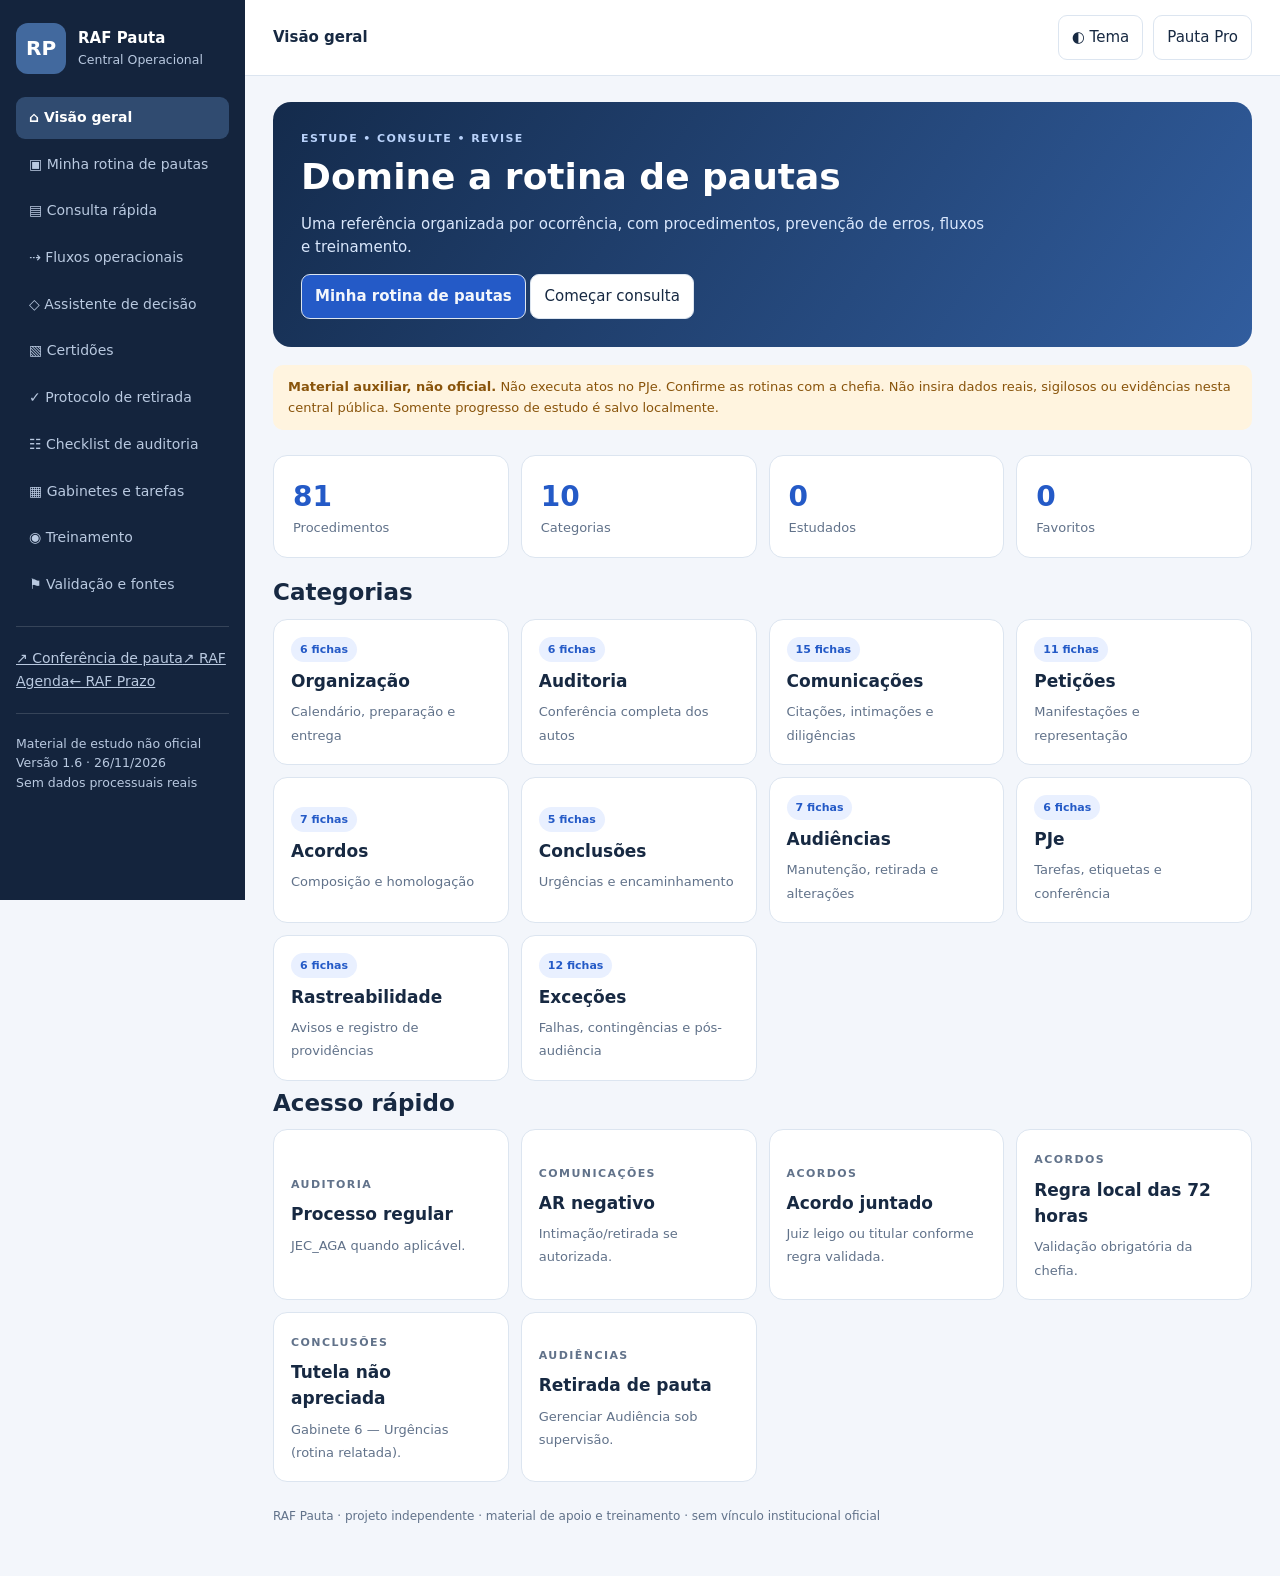
==== commit 118b9e31: "feat: setor exclusivo de rotina diária de pauta e auditoria com roteiro e atalhos" ====
--- a/central/index.html
+++ b/central/index.html
@@ -4,14 +4,14 @@
 
 /* RAF Central 1.3 — diagramas vetoriais de processos */
 .dgboard{border:1px solid var(--line);border-radius:15px;background:var(--panel);margin:14px 0;padding:15px;min-width:0}.dgtools{display:flex;align-items:center;flex-wrap:wrap;gap:8px;margin:8px 0 14px}.dgtools button{font-size:13px}.dgtools button.on{background:var(--soft);border-color:var(--accent);color:var(--accent);font-weight:700}.dgcanvas{overflow:auto;max-height:76vh;border-radius:12px;border:1px solid var(--line);background-color:var(--bg);background-image:radial-gradient(var(--line) 0.8px,transparent .8px);background-size:16px 16px;padding:12px;scrollbar-width:thin}.dgcanvas svg{display:block;margin:auto;max-width:none;height:auto;color:var(--ink);font-family:system-ui,sans-serif}.dgcanvas svg text{fill:currentColor}.dgcanvas svg .edge{stroke:var(--muted);stroke-width:1.7;fill:none;stroke-linejoin:round}.dgcanvas svg .yesedge{stroke:#23956c}.dgcanvas svg .noedge{stroke:#d28b27}.dgcanvas svg .nodebox{fill:var(--panel);stroke-width:1.6}.dgcanvas svg .nodeblue{stroke:#477cd0}.dgcanvas svg .nodepurple{stroke:#805cc8}.dgcanvas svg .nodeorange{stroke:#d28b27}.dgcanvas svg .nodered{stroke:#c35d47}.dgcanvas svg .nodegreen{stroke:#23956c}.dgcanvas svg .branchlabel{font-weight:800;font-size:12px}.dgcanvas svg .yeslabel{fill:#23956c}.dgcanvas svg .nolabel{fill:#b47820}html[data-theme=dark] .dgcanvas svg .nolabel{fill:#f4bb60}html[data-theme=dark] .dgcanvas svg .yeslabel{fill:#8de6b4}.dgcanvas svg .branchmuted{opacity:.28}.dgcanvas svg .selectedpath{stroke-width:3}.dghelp{font-size:12px;color:var(--muted);margin:9px 0}.dgcaption{font-weight:700;font-size:14px;margin:0}.dgbranches{display:flex;gap:7px;flex-wrap:wrap;margin:10px 0}.dgbranches button{font-size:13px}.dgbranches button.on{border-color:var(--accent);background:var(--soft)}.dgboard[hidden],.dgsteps[hidden]{display:none!important}.dgprint{display:none}@media(max-width:520px){.dgboard{padding:9px}.dgcanvas{padding:5px;max-height:70vh}}@media print{.dgboard{border:0;padding:0}.dgcanvas{overflow:visible!important;max-height:none!important;background:white!important;border:0;padding:0}.dgcanvas svg{width:100%!important;max-width:100%!important;height:auto!important;color:#172942!important}.dgcanvas svg .nodebox{fill:white!important}.dgtools,.dgbranches,.dghelp{display:none!important}.dgprint{display:block}.dgboard[hidden],.dgsteps[hidden]{display:none!important}.dgcanvas{break-inside:avoid}}
-.why-panel{border-left:5px solid #477cd0}.why-panel.why-r{border-left-color:#c35d47}.why-panel.why-p{border-left-color:#dc992e}.why-panel.why-n{border-left-color:#23956c}.why-panel h3{margin:5px 0}.why-panel p{margin:9px 0}</style></head><body><div class="layout"><aside class="side" id="side"><div class="brand"><div class="logo">RP</div><div><b>RAF Pauta</b><small>Central Operacional</small></div></div><nav id="nav"></nav><hr><a href="../pauta.html">↗ Conferência de pauta</a><a href="../agenda.html">↗ RAF Agenda</a><a href="../index.html">← RAF Prazo</a><hr><small>Material de estudo não oficial<br>Versão 1.5 · 26/11/2026<br>Sem dados processuais reais</small></aside><div><header class="top"><div class="row"><button class="mobile" id="menu" aria-label="Abrir menu">☰</button><b id="section">Central Operacional</b></div><div class="row"><button id="theme" aria-label="Alternar tema">◐ Tema</button><a class="btn" href="../pauta.html">Pauta Pro</a></div></header><main class="wrap" id="main"></main></div></div><div id="toast" class="toast" role="status" hidden></div><script>
+.why-panel{border-left:5px solid #477cd0}.why-panel.why-r{border-left-color:#c35d47}.why-panel.why-p{border-left-color:#dc992e}.why-panel.why-n{border-left-color:#23956c}.why-panel h3{margin:5px 0}.why-panel p{margin:9px 0}.daystage{margin:14px 0}.dayitem{display:grid;grid-template-columns:minmax(0,1fr) auto;align-items:center;gap:10px;border-bottom:1px solid var(--line);padding:5px 0}.dayitem:last-child{border-bottom:0}.dayitem .check{border:0}.dayitem button{font-size:12px;white-space:normal}@media(max-width:650px){.dayitem{grid-template-columns:1fr;gap:0}.dayitem button{justify-self:start;margin-left:29px;margin-bottom:6px}}</style></head><body><div class="layout"><aside class="side" id="side"><div class="brand"><div class="logo">RP</div><div><b>RAF Pauta</b><small>Central Operacional</small></div></div><nav id="nav"></nav><hr><a href="../pauta.html">↗ Conferência de pauta</a><a href="../agenda.html">↗ RAF Agenda</a><a href="../index.html">← RAF Prazo</a><hr><small>Material de estudo não oficial<br>Versão 1.6 · 26/11/2026<br>Sem dados processuais reais</small></aside><div><header class="top"><div class="row"><button class="mobile" id="menu" aria-label="Abrir menu">☰</button><b id="section">Central Operacional</b></div><div class="row"><button id="theme" aria-label="Alternar tema">◐ Tema</button><a class="btn" href="../pauta.html">Pauta Pro</a></div></header><main class="wrap" id="main"></main></div></div><div id="toast" class="toast" role="status" hidden></div><script>
 'use strict';
 const C=[["Organização","Calendário, preparação e entrega"],["Auditoria","Conferência completa dos autos"],["Comunicações","Citações, intimações e diligências"],["Petições","Manifestações e representação"],["Acordos","Composição e homologação"],["Conclusões","Urgências e encaminhamento"],["Audiências","Manutenção, retirada e alterações"],["PJe","Tarefas, etiquetas e conferência"],["Rastreabilidade","Avisos e registro de providências"],["Exceções","Falhas, contingências e pós-audiência"]],D=[{"id":1,"cat":0,"title":"Calendário e escala","tags":"agenda juiz leigo Dr Dra","recognize":"Compare data da audiência, sala, horário, modalidade e responsável com a escala vigente.","steps":["Consultar calendário","separar por data e sala","conferir Dr./Dra.","registrar divergências."],"dest":"Planejar; não alterar audiência.","warn":"Não confundir expediente com data da audiência.","cert":"","status":"referência"},{"id":2,"cat":0,"title":"Conferência no dia útil anterior","tags":"sexta segunda feriado","recognize":"Identifique o próximo dia útil com audiência, considerando expediente suspenso.","steps":["Na sexta, conferir segunda","antecipar em feriados","reservar revisão final."],"dest":"Organizar agenda.","warn":"Confirmar feriados e suspensão na fonte oficial.","cert":"","status":"referência"},{"id":3,"cat":0,"title":"Auditoria antecipada","tags":"relatório antecipação","recognize":"Identifique processos de futuras pautas e o lote atribuído.","steps":["Extrair relação","analisar autos","tratar pendências","programar segunda passagem."],"dest":"Controle de auditoria.","warn":"Auditoria antecipada não substitui a conferência final.","cert":"","status":"referência"},{"id":4,"cat":0,"title":"Extrair PDF da pauta","tags":"painel audiências sessões","recognize":"Conferir data, sala, modalidade, lista e total.","steps":["Painel do Usuário → Audiências e Sessões → Pauta de Audiência","aplicar filtros","gerar PDF","comparar relação."],"dest":"Consulta no PJe.","warn":"Não editar audiência pela tela de consulta.","cert":"","status":"referência"},{"id":5,"cat":0,"title":"Impressão e distribuição","tags":"entregar via juiz leigo","recognize":"Verificar versão atual, destinatário e sala.","steps":["Reconciliar números","gerar PDF final","entregar vias conforme orientação","registrar entrega","avisar mudanças posteriores."],"dest":"Distribuição interna autorizada.","warn":"Não enviar a lista por canal não autorizado.","cert":"","status":"referência"},{"id":6,"cat":0,"title":"Passagem de serviço","tags":"férias transição","recognize":"Identifique pendências herdadas, datas próximas e orientações ainda não cumpridas.","steps":["Receber lista","conferir cada item prioritário","registrar origem e horário","alinhar responsável e próxima ação."],"dest":"Chefia / supervisão.","warn":"Não atribuir responsabilidade sem comprovação.","cert":"","status":"referência"},{"id":7,"cat":1,"title":"Leitura da árvore processual","tags":"autos digitais histórico","recognize":"Conferir número, classe, fase, partes, audiência e tarefa.","steps":["Abrir autos","localizar certidão e decisão","ler documentos relevantes","verificar fatos supervenientes."],"dest":"Auditoria individual.","warn":"Não decidir pelo título do documento.","cert":"","status":"referência"},{"id":8,"cat":1,"title":"Última certidão e despacho","tags":"index ID documentos","recognize":"Identifique o alcance da certidão e as ordens posteriores.","steps":["Ler a última certidão","conferir despacho mais recente","verificar atos já cumpridos","ler fatos novos."],"dest":"Certificar apenas o fato conferido.","warn":"Não reutilizar certidão anterior sem revisão.","cert":"","status":"referência"},{"id":9,"cat":1,"title":"Representação das partes","tags":"procuração poderes","recognize":"Conferir procurações, substabelecimentos, cadastro e vínculo.","steps":["Identificar parte e advogado","conferir poderes","registrar divergência","encaminhar se necessário."],"dest":"Fluxo de representação.","warn":"Cadastro não prova regularidade de citação.","cert":"","status":"referência"},{"id":10,"cat":1,"title":"Processo regular","tags":"ok verde audiência","recognize":"Comunicações regulares, sem determinação impeditiva nem pendência relevante.","steps":["Conferir integralmente","preparar certidão","validar assinatura","conferir tarefa","manter e revisar."],"dest":"JEC_AGA quando aplicável.","warn":"Não certificar aptidão sem leitura completa.","cert":"Certifico que os presentes autos encontram-se aguardando audiência de conciliação designada.","status":"referência"},{"id":11,"cat":1,"title":"Certificação em lotes","tags":"certidões sem PAC com PAC","recognize":"Identifique a faixa atribuída e a necessidade de ato de comunicação.","steps":["Conferir cada processo","separar PAC","validar conteúdo individual","conferir juntada e tarefa","revisar lote."],"dest":"Perfil autorizado; JEC_AGA se aplicável.","warn":"Não agrupar casos diferentes nem assinar com credenciais alheias.","cert":"","status":"referência"},{"id":12,"cat":1,"title":"Segunda conferência","tags":"petição nova revisão","recognize":"Compare a pauta inicial com a atual e os eventos novos.","steps":["Reabrir pendentes e casos alterados","ler petições novas","reconciliar processo por processo","comunicar alterações."],"dest":"Revisão final.","warn":"Totais iguais não garantem listas iguais.","cert":"","status":"referência"},{"id":13,"cat":2,"title":"AR positivo","tags":"aviso recebimento","recognize":"Confira destinatário, endereço, assinatura, data, natureza da parte e ato.","steps":["Abrir imagem/documento","verificar regularidade e demais partes","certificar fato se necessário."],"dest":"Manter se processo apto.","warn":"AR positivo não implica regularidade automática.","cert":"","status":"referência"},{"id":14,"cat":2,"title":"AR negativo","tags":"mudou-se ausente desconhecido não procurado possível retirada aviso zap WhatsApp motivo data audiência","recognize":"Confira motivo da devolução, ID e eventual outra citação.","steps":["Ler devolução","Ao identificar possível retirada, comunicar individualmente no grupo de WhatsApp autorizado, com motivo objetivo, data e horário da audiência; informar que ainda está pendente, sem anunciar cancelamento.","verificar comunicação alternativa","manifestação do autor","obter autorização","executar providência","avisar retirada.","Se a retirada for autorizada e efetivada, confirmar no PJe e enviar novo aviso individual com motivo, data e horário da audiência, situação efetivada e horário do ato; registrar as duas comunicações no controle institucional. Se mantida, comunicar o desfecho."],"dest":"Intimação/retirada se autorizada.","warn":"Não confundir AR pendente com negativo.","cert":"Certifico que o feito foi retirado da pauta de audiências em face do AR negativo de index [ÍNDICE]. Fica a parte autora intimada a se manifestar sobre o AR negativo.","status":"referência"},{"id":15,"cat":2,"title":"AR de pessoa física assinado por terceiro","tags":"AR terceiro recebedor possível retirada aviso zap WhatsApp motivo data audiência","recognize":"Compare nome do destinatário com recebedor, endereço e circunstâncias.","steps":["Abrir AR","Ao identificar possível retirada, comunicar individualmente no grupo de WhatsApp autorizado, com motivo objetivo, data e horário da audiência; informar que ainda está pendente, sem anunciar cancelamento.","identificar divergência","verificar outra comunicação","certificar fato","consultar encaminhamento.","Se a retirada for autorizada e efetivada, confirmar no PJe e enviar novo aviso individual com motivo, data e horário da audiência, situação efetivada e horário do ato; registrar as duas comunicações no controle institucional. Se mantida, comunicar o desfecho."],"dest":"Gabinete 1 conforme orientação.","warn":"Não declarar nulidade nem retirar automaticamente.","cert":"Certifico que o AR de id. [ID] foi assinado por terceiros.","status":"referência"},{"id":16,"cat":2,"title":"AR de pessoa jurídica","tags":"empresa recepção terceiro possível retirada aviso zap WhatsApp motivo data audiência","recognize":"Verifique identificação do recebedor e circunstâncias da entrega.","steps":["Conferir endereço e pessoa jurídica","Ao identificar possível retirada, comunicar individualmente no grupo de WhatsApp autorizado, com motivo objetivo, data e horário da audiência; informar que ainda está pendente, sem anunciar cancelamento.","examinar recepção","verificar comunicações adicionais","consultar dúvida.","Se a retirada for autorizada e efetivada, confirmar no PJe e enviar novo aviso individual com motivo, data e horário da audiência, situação efetivada e horário do ato; registrar as duas comunicações no controle institucional. Se mantida, comunicar o desfecho."],"dest":"Manutenção ou apreciação conforme caso.","warn":"Não aplicar automaticamente a regra de pessoa física.","cert":"","status":"referência"},{"id":17,"cat":2,"title":"AR não juntado","tags":"AR pendente rastreio possível retirada aviso zap WhatsApp motivo data audiência","recognize":"Identifique expedição, postagem, retorno e eventual outro meio.","steps":["Consultar expediente e SISCOR autorizado","Ao identificar possível retirada, comunicar individualmente no grupo de WhatsApp autorizado, com motivo objetivo, data e horário da audiência; informar que ainda está pendente, sem anunciar cancelamento.","verificar retorno","registrar ausência","encaminhar pendência.","Se a retirada for autorizada e efetivada, confirmar no PJe e enviar novo aviso individual com motivo, data e horário da audiência, situação efetivada e horário do ato; registrar as duas comunicações no controle institucional. Se mantida, comunicar o desfecho."],"dest":"Gabinete 1 quando orientado.","warn":"Não certificar retorno negativo inexistente.","cert":"","status":"referência"},{"id":18,"cat":2,"title":"Mandado positivo","tags":"OJA cumprido","recognize":"Confira teor da certidão e ato efetivamente cumprido.","steps":["Abrir certidão OJA","conferir destinatário, datas e finalidade","verificar demais partes","registrar."],"dest":"Manter se apto.","warn":"Expedição não significa cumprimento.","cert":"","status":"referência"},{"id":19,"cat":2,"title":"Diligência negativa do OJA","tags":"mandado negativo oficial justiça possível retirada aviso zap WhatsApp motivo data audiência","recognize":"Leia motivo, destinatário e ID da certidão.","steps":["Verificar outras comunicações","Ao identificar possível retirada, comunicar individualmente no grupo de WhatsApp autorizado, com motivo objetivo, data e horário da audiência; informar que ainda está pendente, sem anunciar cancelamento.","conferir manifestação","obter autorização","efetivar retirada se cabível","avisar.","Se a retirada for autorizada e efetivada, confirmar no PJe e enviar novo aviso individual com motivo, data e horário da audiência, situação efetivada e horário do ato; registrar as duas comunicações no controle institucional. Se mantida, comunicar o desfecho."],"dest":"Intimar autor conforme determinação.","warn":"Só usar modelo após retirada e intimação cabíveis.","cert":"Certifico que o feito foi retirado da pauta de audiências em face de devolução de diligência negativa de index [ÍNDICE]. Fica a parte autora intimada a se manifestar sobre a certidão do OJA.","status":"referência"},{"id":20,"cat":2,"title":"Citação eletrônica confirmada","tags":"domicílio eletrônico ciência","recognize":"Confira comprovante, destinatário e prazo aplicável.","steps":["Consultar expediente","conferir confirmação e data","verificar decisão","registrar."],"dest":"Manter se apto.","warn":"Não confundir envio com ciência.","cert":"","status":"referência"},{"id":21,"cat":2,"title":"Citação eletrônica pendente","tags":"sem ciência eletrônico possível retirada aviso zap WhatsApp motivo data audiência","recognize":"Verifique se há confirmação, prazo e meio alternativo.","steps":["Consultar status","Ao identificar possível retirada, comunicar individualmente no grupo de WhatsApp autorizado, com motivo objetivo, data e horário da audiência; informar que ainda está pendente, sem anunciar cancelamento.","conferir norma e ordem aplicáveis","informar responsável","controlar pauta.","Se a retirada for autorizada e efetivada, confirmar no PJe e enviar novo aviso individual com motivo, data e horário da audiência, situação efetivada e horário do ato; registrar as duas comunicações no controle institucional. Se mantida, comunicar o desfecho."],"dest":"Apreciação ou nova comunicação autorizada.","warn":"Não presumir citação válida nem cancelamento.","cert":"","status":"referência"},{"id":22,"cat":2,"title":"Pluralidade de réus","tags":"vários réus um citado litisconsórcio possível retirada aviso zap WhatsApp motivo data audiência","recognize":"Conferir comunicação de cada réu e alcance das decisões.","steps":["Montar conferência individual","Ao identificar possível retirada, comunicar individualmente no grupo de WhatsApp autorizado, com motivo objetivo, data e horário da audiência; informar que ainda está pendente, sem anunciar cancelamento.","verificar falta de comunicação","registrar","consultar responsável.","Se a retirada for autorizada e efetivada, confirmar no PJe e enviar novo aviso individual com motivo, data e horário da audiência, situação efetivada e horário do ato; registrar as duas comunicações no controle institucional. Se mantida, comunicar o desfecho."],"dest":"Apreciação conforme caso.","warn":"Um réu citado não prova citação dos demais.","cert":"","status":"referência"},{"id":23,"cat":2,"title":"Comparecimento espontâneo","tags":"réu compareceu contestação possível retirada aviso zap WhatsApp motivo data audiência","recognize":"Identifique manifestação, representação e conteúdo.","steps":["Ler petição integral","Ao identificar possível retirada, comunicar individualmente no grupo de WhatsApp autorizado, com motivo objetivo, data e horário da audiência; informar que ainda está pendente, sem anunciar cancelamento.","conferir circunstâncias e decisão","levar questão à apreciação se necessária.","Se a retirada for autorizada e efetivada, confirmar no PJe e enviar novo aviso individual com motivo, data e horário da audiência, situação efetivada e horário do ato; registrar as duas comunicações no controle institucional. Se mantida, comunicar o desfecho."],"dest":"Gabinete competente conforme rotina.","warn":"Não declarar automaticamente suprida a citação.","cert":"","status":"referência"},{"id":24,"cat":2,"title":"Carta precatória","tags":"precatória diligência possível retirada aviso zap WhatsApp motivo data audiência","recognize":"Verifique envio, cumprimento e devolução.","steps":["Consultar expediente","Ao identificar possível retirada, comunicar individualmente no grupo de WhatsApp autorizado, com motivo objetivo, data e horário da audiência; informar que ainda está pendente, sem anunciar cancelamento.","conferir certidão","identificar pendência","comunicar prazo e audiência.","Se a retirada for autorizada e efetivada, confirmar no PJe e enviar novo aviso individual com motivo, data e horário da audiência, situação efetivada e horário do ato; registrar as duas comunicações no controle institucional. Se mantida, comunicar o desfecho."],"dest":"Providência autorizada.","warn":"Não considerar cumprida só por estar expedida.","cert":"","status":"referência"},{"id":25,"cat":2,"title":"Erro no SISCOR","tags":"erro expedição AR possível retirada aviso zap WhatsApp motivo data audiência","recognize":"Identifique o erro efetivamente comprovado.","steps":["Conferir expediente e divergência","Ao identificar possível retirada, comunicar individualmente no grupo de WhatsApp autorizado, com motivo objetivo, data e horário da audiência; informar que ainda está pendente, sem anunciar cancelamento.","registrar ID","preparar certidão","encaminhar conforme orientação.","Se a retirada for autorizada e efetivada, confirmar no PJe e enviar novo aviso individual com motivo, data e horário da audiência, situação efetivada e horário do ato; registrar as duas comunicações no controle institucional. Se mantida, comunicar o desfecho."],"dest":"Conclusão quando autorizada.","warn":"Não atribuir culpa sem comprovação.","cert":"Certifico que, compulsando o sistema SISCOR, verifiquei que houve erro na expedição da citação por AR, conforme expediente de id. [ID]. Remeto os autos à conclusão.","status":"referência"},{"id":26,"cat":2,"title":"Erro material no mandado","tags":"digitação endereço horário possível retirada aviso zap WhatsApp motivo data audiência","recognize":"Compare ordem, dados do mandado e audiência.","steps":["Identificar divergência objetiva","Ao identificar possível retirada, comunicar individualmente no grupo de WhatsApp autorizado, com motivo objetivo, data e horário da audiência; informar que ainda está pendente, sem anunciar cancelamento.","registrar ID","comunicar","avaliar retificação autorizada.","Se a retirada for autorizada e efetivada, confirmar no PJe e enviar novo aviso individual com motivo, data e horário da audiência, situação efetivada e horário do ato; registrar as duas comunicações no controle institucional. Se mantida, comunicar o desfecho."],"dest":"Servidor responsável.","warn":"Não alterar documento assinado por conta própria.","cert":"Certifico que foi constatado erro material na digitação do mandado de id. [ID], consistente em [DIVERGÊNCIA].","status":"referência"},{"id":27,"cat":2,"title":"Intimação e PAC","tags":"preparar ato comunicação expediente","recognize":"Verifique ordem, parte destinatária, modalidade e prazo.","steps":["Conferir ordem","preparar ato autorizado","validar destinatário e texto","conferir expedição e retorno."],"dest":"PAC conforme perfil e rotina.","warn":"Não afirmar intimado antes do ato correspondente.","cert":"","status":"referência"},{"id":28,"cat":3,"title":"Contestação","tags":"defesa pedido contraposto","recognize":"Leia integralmente inclusive pedidos incidentais.","steps":["Conferir representação","verificar pedido novo e decisão","manter se regular","encaminhar dúvida."],"dest":"Conhecimento conforme orientação.","warn":"Não presumir que contestação resolve a citação.","cert":"","status":"referência"},{"id":29,"cat":3,"title":"Habilitação de advogado","tags":"procuração cadastro","recognize":"Conferir instrumento, parte e eventuais pedidos cumulados.","steps":["Ler petição","validar poderes","conferir cadastro","preparar ato sob supervisão."],"dest":"Representação processual.","warn":"Não habilitar parte errada.","cert":"","status":"referência"},{"id":30,"cat":3,"title":"Desabilitação de advogado","tags":"revogação substituição","recognize":"Identifique ordem, instrumento e efeitos sobre comunicações.","steps":["Conferir documento","verificar decisão e cadastro","submeter alteração","revisar futuras intimações."],"dest":"Servidor responsável.","warn":"Não excluir vínculo sem autorização.","cert":"","status":"referência"},{"id":31,"cat":3,"title":"Substabelecimento","tags":"reserva poderes","recognize":"Conferir outorgante, substabelecido, reserva e parte.","steps":["Ler documento","comparar cadeia de poderes","conferir cadastro","encaminhar divergência."],"dest":"Representação.","warn":"Não presumir revogação.","cert":"","status":"referência"},{"id":32,"cat":3,"title":"Renúncia de advogado","tags":"patrono renúncia","recognize":"Conferir comunicação à parte e efeitos pertinentes.","steps":["Ler petição e prova","verificar decisão","comunicar impacto na audiência."],"dest":"Apreciação conforme rotina.","warn":"Não retirar automaticamente.","cert":"","status":"referência"},{"id":33,"cat":3,"title":"Desistência","tags":"pedido extinção possível retirada aviso zap WhatsApp motivo data audiência","recognize":"Identifique autor, poderes e alcance.","steps":["Ler pedido","Ao identificar possível retirada, comunicar individualmente no grupo de WhatsApp autorizado, com motivo objetivo, data e horário da audiência; informar que ainda está pendente, sem anunciar cancelamento.","verificar decisão","encaminhar para apreciação","acompanhar pauta.","Se a retirada for autorizada e efetivada, confirmar no PJe e enviar novo aviso individual com motivo, data e horário da audiência, situação efetivada e horário do ato; registrar as duas comunicações no controle institucional. Se mantida, comunicar o desfecho."],"dest":"Gabinete 1 conforme rotina.","warn":"Pedido não equivale a extinção.","cert":"","status":"referência"},{"id":34,"cat":3,"title":"Aditamento ou emenda","tags":"alteração inicial possível retirada aviso zap WhatsApp motivo data audiência","recognize":"Identifique alteração e efeitos nas comunicações.","steps":["Comparar pedidos e partes","Ao identificar possível retirada, comunicar individualmente no grupo de WhatsApp autorizado, com motivo objetivo, data e horário da audiência; informar que ainda está pendente, sem anunciar cancelamento.","conferir decisão","avaliar necessidade de ato","encaminhar.","Se a retirada for autorizada e efetivada, confirmar no PJe e enviar novo aviso individual com motivo, data e horário da audiência, situação efetivada e horário do ato; registrar as duas comunicações no controle institucional. Se mantida, comunicar o desfecho."],"dest":"Conhecimento.","warn":"Não ignorar mudança de polo ou pedido.","cert":"","status":"referência"},{"id":35,"cat":3,"title":"Pedido de desentranhamento","tags":"excluir petição possível retirada aviso zap WhatsApp motivo data audiência","recognize":"Identifique pedido e documento alvo.","steps":["Registrar os dois IDs","Ao identificar possível retirada, comunicar individualmente no grupo de WhatsApp autorizado, com motivo objetivo, data e horário da audiência; informar que ainda está pendente, sem anunciar cancelamento.","verificar decisão","preparar certidão","encaminhar.","Se a retirada for autorizada e efetivada, confirmar no PJe e enviar novo aviso individual com motivo, data e horário da audiência, situação efetivada e horário do ato; registrar as duas comunicações no controle institucional. Se mantida, comunicar o desfecho."],"dest":"Servidor ou gabinete competente.","warn":"Não desentranhar sem comando.","cert":"Certifico que, na petição de index [ID DO PEDIDO], consta pedido de desentranhamento da petição de index [ID DO DOCUMENTO].","status":"referência"},{"id":36,"cat":3,"title":"Cumprimento de desentranhamento","tags":"despacho exclusão","recognize":"Verifique ordem e documento exato.","steps":["Comparar ID","executar somente no perfil competente","confirmar resultado","certificar se cabível."],"dest":"Cumprimento autorizado.","warn":"Não excluir documento diferente.","cert":"","status":"referência"},{"id":37,"cat":3,"title":"Pedido de redesignação","tags":"adiamento remarcação possível retirada aviso zap WhatsApp motivo data audiência","recognize":"Verificar justificativa, data e decisão.","steps":["Ler pedido","Ao identificar possível retirada, comunicar individualmente no grupo de WhatsApp autorizado, com motivo objetivo, data e horário da audiência; informar que ainda está pendente, sem anunciar cancelamento.","conferir audiência","consultar tempo hábil","encaminhar","manter status até autorização.","Se a retirada for autorizada e efetivada, confirmar no PJe e enviar novo aviso individual com motivo, data e horário da audiência, situação efetivada e horário do ato; registrar as duas comunicações no controle institucional. Se mantida, comunicar o desfecho."],"dest":"Gabinete 1 conforme rotina.","warn":"Pedido não altera pauta.","cert":"","status":"referência"},{"id":38,"cat":3,"title":"Pedido de audiência virtual","tags":"modalidade link remoto possível retirada aviso zap WhatsApp motivo data audiência conclusão audiência online on-line G1","recognize":"Conferir pedido, decisão e modalidade registrada.","steps":["Localizar a petição e o ID da manifestação","Conferir data, horário, sala e modalidade atual da audiência","Verificar decisão anterior sobre o pedido","Caso pendente, preparar certidão objetiva e encaminhar à conclusão do Gabinete 1 — Conhecimento, sob orientação","Manter a audiência designada até decisão ou determinação aplicável","Ao identificar possível retirada, comunicar individualmente no grupo de WhatsApp autorizado, com motivo objetivo, data e horário da audiência; informar que ainda está pendente, sem anunciar cancelamento.","Acompanhar decisão e cumprir providência autorizada; conferir modalidade e comunicações","Se a retirada for autorizada e efetivada, confirmar no PJe e enviar novo aviso individual com motivo, data e horário da audiência, situação efetivada e horário do ato; registrar as duas comunicações no controle institucional. Se mantida, comunicar o desfecho."],"dest":"Gabinete 1 — Conhecimento, conforme rotina interna relatada e orientação da serventia.","warn":"Pedido não equivale a deferimento; conclusão não cancela a audiência. Modelo sugerido: usar somente após conferência e encaminhamento autorizado.","cert":"Certifico que, na petição de index [ÍNDICE], consta pedido de realização da audiência na modalidade virtual, estando a audiência designada para o dia [DATA]. Remeto os autos à conclusão.","status":"referência"},{"id":39,"cat":4,"title":"Acordo juntado","tags":"composição 72 horas possível retirada aviso zap WhatsApp motivo data audiência","recognize":"Conferir partes, pedidos, assinaturas, decisão e autorização.","steps":["Ler acordo","Ao identificar possível retirada, comunicar individualmente no grupo de WhatsApp autorizado, com motivo objetivo, data e horário da audiência; informar que ainda está pendente, sem anunciar cancelamento.","verificar alcance","confirmar regra local de encaminhamento","efetivar retirada se autorizada","comunicar.","Se a retirada for autorizada e efetivada, confirmar no PJe e enviar novo aviso individual com motivo, data e horário da audiência, situação efetivada e horário do ato; registrar as duas comunicações no controle institucional. Se mantida, comunicar o desfecho."],"dest":"Juiz leigo ou titular conforme regra validada.","warn":"Acordo juntado não é homologado.","cert":"","status":"referência"},{"id":40,"cat":4,"title":"Acordo homologado","tags":"sentença homologação possível retirada aviso zap WhatsApp motivo data audiência","recognize":"Identifique decisão homologatória e alcance.","steps":["Ler decisão","Ao identificar possível retirada, comunicar individualmente no grupo de WhatsApp autorizado, com motivo objetivo, data e horário da audiência; informar que ainda está pendente, sem anunciar cancelamento.","verificar comando sobre audiência","executar providência autorizada","conferir tarefa","avisar retirada.","Se a retirada for autorizada e efetivada, confirmar no PJe e enviar novo aviso individual com motivo, data e horário da audiência, situação efetivada e horário do ato; registrar as duas comunicações no controle institucional. Se mantida, comunicar o desfecho."],"dest":"Cumprir decisão.","warn":"Não cancelar audiência remanescente por acordo parcial.","cert":"","status":"referência"},{"id":41,"cat":4,"title":"Acordo parcial","tags":"alguns pedidos réus possível retirada aviso zap WhatsApp motivo data audiência","recognize":"Verifique quais partes e pedidos subsistem.","steps":["Comparar acordo e inicial","Ao identificar possível retirada, comunicar individualmente no grupo de WhatsApp autorizado, com motivo objetivo, data e horário da audiência; informar que ainda está pendente, sem anunciar cancelamento.","conferir decisão","comunicar pendências","manter até orientação.","Se a retirada for autorizada e efetivada, confirmar no PJe e enviar novo aviso individual com motivo, data e horário da audiência, situação efetivada e horário do ato; registrar as duas comunicações no controle institucional. Se mantida, comunicar o desfecho."],"dest":"Apreciação.","warn":"Não presumir extinção integral.","cert":"","status":"referência"},{"id":42,"cat":4,"title":"Regra local das 72 horas","tags":"72h leigo togado possível retirada aviso zap WhatsApp motivo data audiência","recognize":"Regra relatada: até 72h antes, leigo; mais de 72h, togado. Marco, exceções e vigência não confirmados.","steps":["Consultar responsável","Ao identificar possível retirada, comunicar individualmente no grupo de WhatsApp autorizado, com motivo objetivo, data e horário da audiência; informar que ainda está pendente, sem anunciar cancelamento.","confirmar marco de contagem e igualdade","registrar orientação","só então encaminhar.","Se a retirada for autorizada e efetivada, confirmar no PJe e enviar novo aviso individual com motivo, data e horário da audiência, situação efetivada e horário do ato; registrar as duas comunicações no controle institucional. Se mantida, comunicar o desfecho."],"dest":"Validação obrigatória da chefia.","warn":"Não automatizar regra pendente de confirmação.","cert":"","status":"validar"},{"id":43,"cat":4,"title":"Acordo com remessa ao titular","tags":"MM juiz titular possível retirada aviso zap WhatsApp motivo data audiência","recognize":"Confirme acordo, autorização de retirada e destino.","steps":["Verificar alcance","Ao identificar possível retirada, comunicar individualmente no grupo de WhatsApp autorizado, com motivo objetivo, data e horário da audiência; informar que ainda está pendente, sem anunciar cancelamento.","confirmar fluxo","efetivar retirada","certificar","conferir remessa","comunicar.","Se a retirada for autorizada e efetivada, confirmar no PJe e enviar novo aviso individual com motivo, data e horário da audiência, situação efetivada e horário do ato; registrar as duas comunicações no controle institucional. Se mantida, comunicar o desfecho."],"dest":"Juiz titular quando autorizado.","warn":"Não usar antes de efetivar os atos descritos.","cert":"Certifico que, considerando o acordo juntado, retiro o feito da pauta de audiências e remeto ao MM. Juiz Titular.","status":"referência"},{"id":44,"cat":4,"title":"Acordo com remessa ao juiz leigo","tags":"juíza leiga responsável possível retirada aviso zap WhatsApp motivo data audiência","recognize":"Confirme acordo, autorização e responsável correto.","steps":["Conferir data","Ao identificar possível retirada, comunicar individualmente no grupo de WhatsApp autorizado, com motivo objetivo, data e horário da audiência; informar que ainda está pendente, sem anunciar cancelamento.","validar destino","efetivar retirada","certificar e remeter","comunicar.","Se a retirada for autorizada e efetivada, confirmar no PJe e enviar novo aviso individual com motivo, data e horário da audiência, situação efetivada e horário do ato; registrar as duas comunicações no controle institucional. Se mantida, comunicar o desfecho."],"dest":"Juiz(a) leigo(a) quando autorizado.","warn":"Homologação é ato do magistrado competente.","cert":"Certifico que, considerando o acordo juntado, retiro o feito da pauta de audiências e remeto ao(à) Juiz(a) Leigo(a) responsável.","status":"referência"},{"id":45,"cat":4,"title":"Acordo no dia da audiência","tags":"última hora acordo possível retirada aviso zap WhatsApp motivo data audiência","recognize":"Verifique se audiência ainda não ocorreu e se pauta foi entregue.","steps":["Comunicar imediatamente equipe","Ao identificar possível retirada, comunicar individualmente no grupo de WhatsApp autorizado, com motivo objetivo, data e horário da audiência; informar que ainda está pendente, sem anunciar cancelamento.","consultar responsável","executar alteração autorizada","atualizar relação.","Se a retirada for autorizada e efetivada, confirmar no PJe e enviar novo aviso individual com motivo, data e horário da audiência, situação efetivada e horário do ato; registrar as duas comunicações no controle institucional. Se mantida, comunicar o desfecho."],"dest":"Responsável pela pauta e gabinete.","warn":"Não presumir que todos já sabem.","cert":"","status":"referência"},{"id":46,"cat":5,"title":"Tutela não apreciada","tags":"liminar urgência G6 possível retirada aviso zap WhatsApp motivo data audiência","recognize":"Identifique pedido urgente e ausência de decisão.","steps":["Ler petição e decisões","Ao identificar possível retirada, comunicar individualmente no grupo de WhatsApp autorizado, com motivo objetivo, data e horário da audiência; informar que ainda está pendente, sem anunciar cancelamento.","registrar ID","comunicar prioridade","encaminhar conforme orientação.","Se a retirada for autorizada e efetivada, confirmar no PJe e enviar novo aviso individual com motivo, data e horário da audiência, situação efetivada e horário do ato; registrar as duas comunicações no controle institucional. Se mantida, comunicar o desfecho."],"dest":"Gabinete 6 — Urgências (rotina relatada).","warn":"Tutela pendente não cancela audiência automaticamente.","cert":"","status":"referência"},{"id":47,"cat":5,"title":"Reconsideração de tutela","tags":"urgência reconsideração possível retirada aviso zap WhatsApp motivo data audiência","recognize":"Identifique decisão anterior e novo pedido.","steps":["Conferir teor e fatos novos","Ao identificar possível retirada, comunicar individualmente no grupo de WhatsApp autorizado, com motivo objetivo, data e horário da audiência; informar que ainda está pendente, sem anunciar cancelamento.","sinalizar urgência","encaminhar sob orientação.","Se a retirada for autorizada e efetivada, confirmar no PJe e enviar novo aviso individual com motivo, data e horário da audiência, situação efetivada e horário do ato; registrar as duas comunicações no controle institucional. Se mantida, comunicar o desfecho."],"dest":"Gabinete 6 conforme rotina.","warn":"Não reapreciar mérito por conta própria.","cert":"","status":"referência"},{"id":48,"cat":5,"title":"Despacho sem tempo hábil","tags":"prazo audiência próxima possível retirada aviso zap WhatsApp motivo data audiência","recognize":"Compare data, ordem, prazo e audiência.","steps":["Verificar atos pendentes","Ao identificar possível retirada, comunicar individualmente no grupo de WhatsApp autorizado, com motivo objetivo, data e horário da audiência; informar que ainda está pendente, sem anunciar cancelamento.","preparar certidão se constatado","encaminhar","controlar status.","Se a retirada for autorizada e efetivada, confirmar no PJe e enviar novo aviso individual com motivo, data e horário da audiência, situação efetivada e horário do ato; registrar as duas comunicações no controle institucional. Se mantida, comunicar o desfecho."],"dest":"Responsável / gabinete competente.","warn":"Não inventar impossibilidade sem verificar.","cert":"Certifico que não há tempo hábil para cumprimento do despacho de id. [ID], tendo em vista que a audiência está designada para o dia [DATA].","status":"referência"},{"id":49,"cat":5,"title":"Despacho pendente de cumprimento","tags":"ordem anterior possível retirada aviso zap WhatsApp motivo data audiência","recognize":"Verifique comando, prazo e situação.","steps":["Ler despacho","Ao identificar possível retirada, comunicar individualmente no grupo de WhatsApp autorizado, com motivo objetivo, data e horário da audiência; informar que ainda está pendente, sem anunciar cancelamento.","identificar atos já cumpridos","preparar providência autorizada","conferir execução.","Se a retirada for autorizada e efetivada, confirmar no PJe e enviar novo aviso individual com motivo, data e horário da audiência, situação efetivada e horário do ato; registrar as duas comunicações no controle institucional. Se mantida, comunicar o desfecho."],"dest":"Tarefa compatível.","warn":"Não ignorar comando judicial.","cert":"","status":"referência"},{"id":50,"cat":5,"title":"Abertura de conclusão","tags":"gabinete 1 conhecimento possível retirada aviso zap WhatsApp motivo data audiência","recognize":"Identifique matéria, fase, necessidade de decisão e destino.","steps":["Conferir petição e documentos","Ao identificar possível retirada, comunicar individualmente no grupo de WhatsApp autorizado, com motivo objetivo, data e horário da audiência; informar que ainda está pendente, sem anunciar cancelamento.","validar gabinete","utilizar função autorizada","conferir envio.","Se a retirada for autorizada e efetivada, confirmar no PJe e enviar novo aviso individual com motivo, data e horário da audiência, situação efetivada e horário do ato; registrar as duas comunicações no controle institucional. Se mantida, comunicar o desfecho."],"dest":"Gabinete competente.","warn":"Conclusão não altera pauta por si só.","cert":"","status":"referência"},{"id":51,"cat":6,"title":"Manter audiência","tags":"regular apto","recognize":"Conferir atos, pedidos e inexistência de impedimento.","steps":["Certificar se cabível","conferir tarefa","marcar regular","revisar antes da entrega."],"dest":"Aguardando audiência quando aplicável.","warn":"Não confundir manter com decisão judicial definitiva.","cert":"","status":"referência"},{"id":52,"cat":6,"title":"Retirada de pauta","tags":"tirar retirar cancelar WhatsApp possível retirada aviso zap WhatsApp motivo data audiência","recognize":"Identifique audiência exata, fundamento e autorização.","steps":["Conferir processo e ID","Ao identificar possível retirada, comunicar individualmente no grupo de WhatsApp autorizado, com motivo objetivo, data e horário da audiência; informar que ainda está pendente, sem anunciar cancelamento.","executar função correta","verificar status e certidão","comunicar individualmente","registrar horários","revisar pauta.","Se a retirada for autorizada e efetivada, confirmar no PJe e enviar novo aviso individual com motivo, data e horário da audiência, situação efetivada e horário do ato; registrar as duas comunicações no controle institucional. Se mantida, comunicar o desfecho."],"dest":"Gerenciar Audiência sob supervisão.","warn":"Sem autorização não retirar. Aviso não substitui PJe.","cert":"","status":"referência"},{"id":53,"cat":6,"title":"Cancelar audiência","tags":"cancelamento possível retirada aviso zap WhatsApp motivo data audiência","recognize":"Verificar determinação e audiência ainda designada.","steps":["Gerenciar Audiência","Ao identificar possível retirada, comunicar individualmente no grupo de WhatsApp autorizado, com motivo objetivo, data e horário da audiência; informar que ainda está pendente, sem anunciar cancelamento.","localizar ato","selecionar cancelar","informar motivo","confirmar sob autorização","conferir status","avisar.","Se a retirada for autorizada e efetivada, confirmar no PJe e enviar novo aviso individual com motivo, data e horário da audiência, situação efetivada e horário do ato; registrar as duas comunicações no controle institucional. Se mantida, comunicar o desfecho."],"dest":"Perfil autorizado.","warn":"Não cancelar ao confundir audiência antiga.","cert":"","status":"referência"},{"id":54,"cat":6,"title":"Redesignar audiência","tags":"nova data remarcação possível retirada aviso zap WhatsApp motivo data audiência","recognize":"Identifique ordem e horário/sala autorizados.","steps":["Localizar audiência","Ao identificar possível retirada, comunicar individualmente no grupo de WhatsApp autorizado, com motivo objetivo, data e horário da audiência; informar que ainda está pendente, sem anunciar cancelamento.","selecionar redesignar","conferir data e conflito","confirmar","verificar novas comunicações","avisar.","Se a retirada for autorizada e efetivada, confirmar no PJe e enviar novo aviso individual com motivo, data e horário da audiência, situação efetivada e horário do ato; registrar as duas comunicações no controle institucional. Se mantida, comunicar o desfecho."],"dest":"Gerenciar Audiência.","warn":"Não deixar data antiga na relação.","cert":"","status":"referência"},{"id":55,"cat":6,"title":"Designar nova audiência","tags":"marcar agendar","recognize":"Conferir ordem, modalidade, duração, sala e data.","steps":["Selecionar designação","consultar horários","confirmar sob autorização","revisar expediente e comunicações."],"dest":"Gerenciar Audiência.","warn":"Não criar duplicidade.","cert":"","status":"referência"},{"id":56,"cat":6,"title":"Converter em diligência","tags":"diligência gerenciar audiência possível retirada aviso zap WhatsApp motivo data audiência","recognize":"Conferir determinação e efeito esperado.","steps":["Identificar ato","Ao identificar possível retirada, comunicar individualmente no grupo de WhatsApp autorizado, com motivo objetivo, data e horário da audiência; informar que ainda está pendente, sem anunciar cancelamento.","validar função adequada","executar sob autorização","conferir tarefa, status e comunicação.","Se a retirada for autorizada e efetivada, confirmar no PJe e enviar novo aviso individual com motivo, data e horário da audiência, situação efetivada e horário do ato; registrar as duas comunicações no controle institucional. Se mantida, comunicar o desfecho."],"dest":"Gerenciar Audiência.","warn":"Não utilizar conversão como substituto genérico de cancelamento.","cert":"","status":"referência"},{"id":57,"cat":6,"title":"Alteração de modalidade","tags":"presencial virtual híbrida possível retirada aviso zap WhatsApp motivo data audiência","recognize":"Confirme decisão, sala e acesso.","steps":["Verificar determinação","Ao identificar possível retirada, comunicar individualmente no grupo de WhatsApp autorizado, com motivo objetivo, data e horário da audiência; informar que ainda está pendente, sem anunciar cancelamento.","ajustar pelo fluxo autorizado","conferir intimações e pauta","comunicar mudança.","Se a retirada for autorizada e efetivada, confirmar no PJe e enviar novo aviso individual com motivo, data e horário da audiência, situação efetivada e horário do ato; registrar as duas comunicações no controle institucional. Se mantida, comunicar o desfecho."],"dest":"Equipe de audiência.","warn":"Não criar link informal.","cert":"","status":"referência"},{"id":58,"cat":7,"title":"JEC_AGA","tags":"aguardando audiência","recognize":"Identifique processo apto e tarefa atual.","steps":["Conferir árvore e status","verificar certidão","mover apenas se autorizado","confirmar destino."],"dest":"Aguardando Audiência (rotina relatada).","warn":"Fluxo exato e exceções devem ser confirmados.","cert":"","status":"validar"},{"id":59,"cat":7,"title":"PEM_SCM","tags":"tarefa PEM SCM","recognize":"Identifique tarefa exatamente como aparece no PJe.","steps":["Conferir histórico e decisão","consultar responsável para significado e transição","registrar orientação."],"dest":"Validação obrigatória.","warn":"Não inferir função pela sigla.","cert":"","status":"validar"},{"id":60,"cat":7,"title":"VERE","tags":"marcador VERE","recognize":"Identifique o marcador e contexto no controle.","steps":["Conferir situação real no PJe","consultar definição da equipe","registrar orientação."],"dest":"Validação obrigatória.","warn":"Não inferir regularidade pelo marcador.","cert":"","status":"validar"},{"id":61,"cat":7,"title":"Minutar Ata de Audiência","tags":"JEC_AUD realizar audiência","recognize":"Identifique tarefa e data da sessão.","steps":["Verificar movimentação automática","conferir audiência","comunicar divergências","não mover sem orientação."],"dest":"Perfil de audiência.","warn":"Tarefa não dá autorização para presidir audiência.","cert":"","status":"referência"},{"id":62,"cat":7,"title":"Etiquetas de conhecimento","tags":"C conhecimento E/S","recognize":"Conferir fase, natureza e atribuição.","steps":["Comparar matriz vigente","verificar decisão","aplicar etiqueta somente se autorizado","revisar tarefa."],"dest":"Gabinete 1 conforme matriz relatada.","warn":"Etiqueta não gera conclusão automaticamente.","cert":"","status":"referência"},{"id":63,"cat":7,"title":"Processo na pauta e outra tarefa","tags":"tarefa divergente possível retirada aviso zap WhatsApp motivo data audiência","recognize":"Compare pauta, audiência, árvore e tarefa.","steps":["Identificar motivo da divergência","Ao identificar possível retirada, comunicar individualmente no grupo de WhatsApp autorizado, com motivo objetivo, data e horário da audiência; informar que ainda está pendente, sem anunciar cancelamento.","comunicar","corrigir apenas conforme orientação.","Se a retirada for autorizada e efetivada, confirmar no PJe e enviar novo aviso individual com motivo, data e horário da audiência, situação efetivada e horário do ato; registrar as duas comunicações no controle institucional. Se mantida, comunicar o desfecho."],"dest":"Servidor responsável.","warn":"Não mover processo apenas para ajustar visualmente a lista.","cert":"","status":"referência"},{"id":64,"cat":8,"title":"Aviso de retirada no WhatsApp","tags":"grupo aviso ciência probatória possível retirada aviso zap WhatsApp motivo data audiência","recognize":"Confirme retirada efetivada, canal autorizado e dados mínimos.","steps":["Preparar mensagem","Ao identificar possível retirada, comunicar individualmente no grupo de WhatsApp autorizado, com motivo objetivo, data e horário da audiência; informar que ainda está pendente, sem anunciar cancelamento.","avisar individualmente","registrar horário real","conferir ciência quando houver","atualizar controle institucional.","Se a retirada for autorizada e efetivada, confirmar no PJe e enviar novo aviso individual com motivo, data e horário da audiência, situação efetivada e horário do ato; registrar as duas comunicações no controle institucional. Se mantida, comunicar o desfecho."],"dest":"Grupo de trabalho autorizado.","warn":"Não divulgar sigilo; aviso não prova ausência de responsabilidade.","cert":"","status":"referência"},{"id":65,"cat":8,"title":"Aviso de pendência sem retirada","tags":"pendente permanece possível retirada aviso zap WhatsApp motivo data audiência","recognize":"Verifique se o status ainda é designado.","steps":["Comunicar ocorrência como pendência","Ao identificar possível retirada, comunicar individualmente no grupo de WhatsApp autorizado, com motivo objetivo, data e horário da audiência; informar que ainda está pendente, sem anunciar cancelamento.","indicar próximo responsável","controlar resposta","revisar status.","Se a retirada for autorizada e efetivada, confirmar no PJe e enviar novo aviso individual com motivo, data e horário da audiência, situação efetivada e horário do ato; registrar as duas comunicações no controle institucional. Se mantida, comunicar o desfecho."],"dest":"Supervisão / equipe.","warn":"Não anunciar retirada que não ocorreu.","cert":"","status":"referência"},{"id":66,"cat":8,"title":"Retirada após entrega da pauta","tags":"impresso atualização possível retirada aviso zap WhatsApp motivo data audiência","recognize":"Identifique versão entregue e destinatário.","steps":["Comunicar retirada efetiva imediatamente","Ao identificar possível retirada, comunicar individualmente no grupo de WhatsApp autorizado, com motivo objetivo, data e horário da audiência; informar que ainda está pendente, sem anunciar cancelamento.","informar alteração","atualizar cópia","registrar horários e ciência.","Se a retirada for autorizada e efetivada, confirmar no PJe e enviar novo aviso individual com motivo, data e horário da audiência, situação efetivada e horário do ato; registrar as duas comunicações no controle institucional. Se mantida, comunicar o desfecho."],"dest":"Equipe de audiência.","warn":"Não confiar apenas na pauta impressa.","cert":"","status":"referência"},{"id":67,"cat":8,"title":"Registro de evidências","tags":"ID hora autorização histórico","recognize":"Identifique fato, origem, determinação e ações reais.","steps":["Registrar no controle institucional autorizado","anotar horário de identificação, ato, aviso e ciência","manter trilha de correções."],"dest":"Controle institucional.","warn":"Não criar evidência retroativa falsa nem copiar autos para dispositivo pessoal.","cert":"","status":"referência"},{"id":68,"cat":8,"title":"Erro preexistente","tags":"falha anterior responsabilidade","recognize":"Distinguir data do documento e momento em que foi identificado.","steps":["Certificar fato objetivo","comunicar supervisor","registrar providência e eventual correção","preservar histórico autorizado."],"dest":"Chefia.","warn":"Não atribuir autoria sem prova.","cert":"","status":"referência"},{"id":69,"cat":8,"title":"Fechamento do relatório","tags":"total mantidos retirados","recognize":"Reconciliar lista inicial e final, inclusões, retiradas e mudanças.","steps":["Comparar IDs","revisar avisos","listar pendências e responsáveis","registrar entrega."],"dest":"Relatório autorizado.","warn":"Não encerrar pendência como resolvida.","cert":"","status":"referência"},{"id":70,"cat":9,"title":"Processo suspenso","tags":"sobrestamento possível retirada aviso zap WhatsApp motivo data audiência","recognize":"Conferir decisão, vigência e alcance.","steps":["Ler comando","Ao identificar possível retirada, comunicar individualmente no grupo de WhatsApp autorizado, com motivo objetivo, data e horário da audiência; informar que ainda está pendente, sem anunciar cancelamento.","verificar audiência","comunicar e cumprir alteração autorizada.","Se a retirada for autorizada e efetivada, confirmar no PJe e enviar novo aviso individual com motivo, data e horário da audiência, situação efetivada e horário do ato; registrar as duas comunicações no controle institucional. Se mantida, comunicar o desfecho."],"dest":"Gabinete 3 quando aplicável.","warn":"Não presumir suspensão por tema parecido.","cert":"","status":"referência"},{"id":71,"cat":9,"title":"Segredo de justiça","tags":"sigilo acesso","recognize":"Identifique nível de acesso e perfil autorizado.","steps":["Não abrir fora de competência","consultar supervisor","comunicar por canal permitido e mínimo necessário."],"dest":"Responsável autorizado.","warn":"Não divulgar número ou conteúdo em grupo não autorizado.","cert":"","status":"referência"},{"id":72,"cat":9,"title":"Falecimento da parte","tags":"óbito sucessão possível retirada aviso zap WhatsApp motivo data audiência","recognize":"Verifique documento e pedido de habilitação.","steps":["Identificar parte","Ao identificar possível retirada, comunicar individualmente no grupo de WhatsApp autorizado, com motivo objetivo, data e horário da audiência; informar que ainda está pendente, sem anunciar cancelamento.","conferir decisão","encaminhar apreciação","controlar pauta.","Se a retirada for autorizada e efetivada, confirmar no PJe e enviar novo aviso individual com motivo, data e horário da audiência, situação efetivada e horário do ato; registrar as duas comunicações no controle institucional. Se mantida, comunicar o desfecho."],"dest":"Gabinete competente.","warn":"Não substituir parte ou cancelar automaticamente.","cert":"","status":"referência"},{"id":73,"cat":9,"title":"Audiência duplicada","tags":"duas datas duplicidade possível retirada aviso zap WhatsApp motivo data audiência","recognize":"Compare registros, status e decisões.","steps":["Identificar qual ato é atual","Ao identificar possível retirada, comunicar individualmente no grupo de WhatsApp autorizado, com motivo objetivo, data e horário da audiência; informar que ainda está pendente, sem anunciar cancelamento.","comunicar divergência","corrigir apenas sob autorização","revisar lista.","Se a retirada for autorizada e efetivada, confirmar no PJe e enviar novo aviso individual com motivo, data e horário da audiência, situação efetivada e horário do ato; registrar as duas comunicações no controle institucional. Se mantida, comunicar o desfecho."],"dest":"Equipe de audiência.","warn":"Não excluir ambos os atos.","cert":"","status":"referência"},{"id":74,"cat":9,"title":"Processo sentenciado na pauta","tags":"sentença extinção possível retirada aviso zap WhatsApp motivo data audiência","recognize":"Leia sentença e eventuais atos remanescentes.","steps":["Verificar alcance e status","Ao identificar possível retirada, comunicar individualmente no grupo de WhatsApp autorizado, com motivo objetivo, data e horário da audiência; informar que ainda está pendente, sem anunciar cancelamento.","consultar necessidade de retirada","executar se autorizada","avisar.","Se a retirada for autorizada e efetivada, confirmar no PJe e enviar novo aviso individual com motivo, data e horário da audiência, situação efetivada e horário do ato; registrar as duas comunicações no controle institucional. Se mantida, comunicar o desfecho."],"dest":"Servidor / gabinete competente.","warn":"Não presumir que toda sentença cancela todos os atos.","cert":"","status":"referência"},{"id":75,"cat":9,"title":"Indisponibilidade do PJe","tags":"sistema fora erro possível retirada aviso zap WhatsApp motivo data audiência","recognize":"Identifique horário, escopo e status oficial.","steps":["Registrar ocorrência sem dados sensíveis","Ao identificar possível retirada, comunicar individualmente no grupo de WhatsApp autorizado, com motivo objetivo, data e horário da audiência; informar que ainda está pendente, sem anunciar cancelamento.","comunicar chefia","não confirmar atos incertos","retomar e reconciliar.","Se a retirada for autorizada e efetivada, confirmar no PJe e enviar novo aviso individual com motivo, data e horário da audiência, situação efetivada e horário do ato; registrar as duas comunicações no controle institucional. Se mantida, comunicar o desfecho."],"dest":"Contingência institucional.","warn":"Não simular movimentação concluída.","cert":"","status":"referência"},{"id":76,"cat":9,"title":"Retirada indevida","tags":"erro cancelamento possível retirada aviso zap WhatsApp motivo data audiência","recognize":"Identifique audiência, ato executado e impacto.","steps":["Avisar chefia imediatamente","Ao identificar possível retirada, comunicar individualmente no grupo de WhatsApp autorizado, com motivo objetivo, data e horário da audiência; informar que ainda está pendente, sem anunciar cancelamento.","preservar registro","obter orientação para corrigir","verificar resultado","avisar equipe.","Se a retirada for autorizada e efetivada, confirmar no PJe e enviar novo aviso individual com motivo, data e horário da audiência, situação efetivada e horário do ato; registrar as duas comunicações no controle institucional. Se mantida, comunicar o desfecho."],"dest":"Correção autorizada.","warn":"Não ocultar erro nem tentar corrigir sem orientação.","cert":"","status":"referência"},{"id":77,"cat":9,"title":"Ausência do juiz leigo","tags":"escala substituição possível retirada aviso zap WhatsApp motivo data audiência","recognize":"Confira escala, comunicação oficial e orientação.","steps":["Comunicar responsável","Ao identificar possível retirada, comunicar individualmente no grupo de WhatsApp autorizado, com motivo objetivo, data e horário da audiência; informar que ainda está pendente, sem anunciar cancelamento.","verificar substituição","atualizar pauta quando autorizado","avisar afetados.","Se a retirada for autorizada e efetivada, confirmar no PJe e enviar novo aviso individual com motivo, data e horário da audiência, situação efetivada e horário do ato; registrar as duas comunicações no controle institucional. Se mantida, comunicar o desfecho."],"dest":"Equipe de audiência.","warn":"Não escolher substituto por conta própria.","cert":"","status":"referência"},{"id":78,"cat":9,"title":"Ausência de uma das partes","tags":"revelia ausência autor","recognize":"Conferir ata, comunicações e registro do ato.","steps":["Levar fatos ao responsável","aguardar deliberação","cumprir fluxo pós-audiência."],"dest":"Juiz competente.","warn":"Não decretar revelia ou extinção.","cert":"","status":"referência"},{"id":79,"cat":9,"title":"Audiência realizada sem ata juntada","tags":"ata ausente","recognize":"Confira status e registro da sessão.","steps":["Verificar tarefa, documentos e equipe","comunicar ausência","acompanhar juntada."],"dest":"Equipe de audiência.","warn":"Não presumir que audiência não ocorreu.","cert":"","status":"referência"},{"id":80,"cat":9,"title":"Pós-audiência","tags":"ata acordo ausência próxima providência","recognize":"Conferir resultado formal e tarefa atual.","steps":["Ler ata","identificar decisão e providências","encaminhar conforme rotina","registrar pendência."],"dest":"Fluxo pós-audiência autorizado.","warn":"Não alterar resultado lançado.","cert":"","status":"referência"},{"id":81,"cat":9,"title":"Suspensão extraordinária do expediente","tags":"feriado fechamento possível retirada aviso zap WhatsApp motivo data audiência","recognize":"Confira ato oficial e orientação da chefia.","steps":["Verificar abrangência","Ao identificar possível retirada, comunicar individualmente no grupo de WhatsApp autorizado, com motivo objetivo, data e horário da audiência; informar que ainda está pendente, sem anunciar cancelamento.","identificar pautas atingidas","comunicar","executar alterações autorizadas","reconciliar.","Se a retirada for autorizada e efetivada, confirmar no PJe e enviar novo aviso individual com motivo, data e horário da audiência, situação efetivada e horário do ato; registrar as duas comunicações no controle institucional. Se mantida, comunicar o desfecho."],"dest":"Equipe e chefia.","warn":"Não cancelar por notícia informal.","cert":"","status":"referência"}];
 const $=id=>document.getElementById(id),esc=x=>String(x??'').replace(/[&<>"']/g,c=>({'&':'&amp;','<':'&lt;','>':'&gt;','"':'&quot;',"'":'&#39;'}[c])),norm=x=>String(x).normalize('NFD').replace(/[\u0300-\u036f]/g,'').toLowerCase();
 const KEY='raf-central-study-v1',THEME='raf-central-theme-v1';let saved={seen:{},fav:{},answers:{}};try{let v=JSON.parse(localStorage.getItem(KEY)||'null');if(v&&typeof v==='object')saved={seen:v.seen||{},fav:v.fav||{},answers:v.answers||{}};document.documentElement.dataset.theme=localStorage.getItem(THEME)||'light'}catch(e){}
 function save(){try{localStorage.setItem(KEY,JSON.stringify(saved))}catch(e){toast('Não foi possível salvar o progresso neste navegador.')}}function toast(t){$('toast').textContent=t;$('toast').hidden=false;clearTimeout(toast.timer);toast.timer=setTimeout(()=>$('toast').hidden=true,2500)}
-let view='home',cat=-1,query='',id=1,onlyFav=false,check={},scenario=null,qa=0,answered=null,quizMode=-1;
-const NAV=[['home','⌂ Visão geral'],['library','▤ Consulta rápida'],['flows','⇢ Fluxos operacionais'],['decision','◇ Assistente de decisão'],['certs','▧ Certidões'],['protocol','✓ Protocolo de retirada'],['audit','☷ Checklist de auditoria'],['gab','▦ Gabinetes e tarefas'],['quiz','◉ Treinamento'],['validation','⚑ Validação e fontes']];
+let view=location.hash==='#rotina'?'daily':'home',cat=-1,query='',id=1,onlyFav=false,check={},scenario=null,qa=0,answered=null,quizMode=-1;
+const NAV=[['home','⌂ Visão geral'],['daily','▣ Minha rotina de pautas'],['library','▤ Consulta rápida'],['flows','⇢ Fluxos operacionais'],['decision','◇ Assistente de decisão'],['certs','▧ Certidões'],['protocol','✓ Protocolo de retirada'],['audit','☷ Checklist de auditoria'],['gab','▦ Gabinetes e tarefas'],['quiz','◉ Treinamento'],['validation','⚑ Validação e fontes']];
 const notice='<div class="notice"><b>Material auxiliar, não oficial.</b> Não executa atos no PJe. Confirme as rotinas com a chefia. Não insira dados reais, sigilosos ou evidências nesta central pública. Somente progresso de estudo é salvo localmente.</div>';
 const communicationRule="<div class=\"notice\"><b>Regra de comunicação — possível retirada:</b> avisar individualmente no grupo de WhatsApp autorizado, informando o motivo objetivo e o dia e horário da audiência. Esclarecer que a retirada ainda está pendente. Se efetivada, enviar novo aviso com motivo, dia e horário da audiência e hora do ato. Se a audiência for mantida, informar o desfecho. Registrar as comunicações no controle institucional; respeitar o sigilo.</div>";
 const removal=["Identificar processo e audiência corretos","Conferir fundamento e ID nos autos","Avisar possível retirada no grupo de WhatsApp autorizado: motivo, dia e horário da audiência; declarar pendência","Confirmar determinação ou autorização aplicável","Preparar certidão quando cabível e validar","Efetivar alteração pelo perfil autorizado","Confirmar status no PJe e na pauta","Enviar segundo aviso individual de retirada efetivada: motivo, dia e horário da audiência e hora do ato","Registrar horários reais dos avisos e do ato no controle institucional","Atualizar a relação entregue e registrar pendências"];
@@ -35,17 +35,25 @@
 function visible(){let words=norm(query).trim().split(/\s+/).filter(Boolean);return D.filter(x=>(cat<0||x.cat===cat)&&(!onlyFav||saved.fav[x.id])&&words.every(w=>norm([x.title,x.tags,x.recognize,x.dest,x.warn,C[x.cat][0]].join(' ')).includes(w)))}
 function card(x){return '<button class="tile" data-act="open" data-val="'+x.id+'"><span class="eyebrow">'+esc(C[x.cat][0])+'</span><strong>'+esc(x.title)+'</strong><span class="muted">'+esc(x.dest)+'</span></button>'}
 function go(v){view=v;fxClear();check={};scenario=null;answered=null;render();window.scrollTo(0,0);$('side').classList.remove('open')}
+
+const DAYPLANS={pauta:[{"time":"13h–13h30","name":"Preparar o expediente","color":"#477cd0","items":[["Consultar RAF Agenda e confirmar o próximo dia de audiência, salas, Dr./Dra. e horários.",1],["Abrir a pauta no PJe: Painel do Usuário → Audiências e Sessões → Pauta de Audiência; aplicar filtros e gerar PDF.",4],["Revisar pendências do expediente anterior e ocorrências urgentes.",6]]},{"time":"13h30–15h30","name":"Bater a pauta processo por processo","color":"#477cd0","items":[["Abrir cada processo, conferir classe, fase, audiência, tarefa e etiquetas.",7],["Ler última certidão, despacho e todas as petições posteriores pertinentes.",8],["Conferir citação de cada réu, AR, mandado, intimações e expedientes.",22],["Conferir acordos, desistências, pedidos virtuais ou de redesignação e tutelas.",39],["Classificar: regular, pendência a analisar ou possível impedimento; não declarar retirada ainda não efetivada.",10]]},{"time":"15h30–16h30","name":"Tratar ocorrências e comunicações","color":"#805cc8","items":[["Avisar no grupo de WhatsApp autorizado cada possível retirada identificada, com motivo, dia e horário da audiência e situação pendente. Faça isso assim que detectar o risco, sem esperar este bloco.",65],["Conferir motivo e autorização; preparar certidões aplicáveis e encaminhar ao gabinete/tarefa corretos. Tutela não apreciada: G6; pedido virtual pendente: G1, conforme rotina.",50],["Efetivar retirada, cancelamento ou redesignação somente conforme autorização e conferir status no PJe.",52],["Após retirada efetiva, enviar novo aviso individual no WhatsApp com motivo, dia e horário da audiência e hora da retirada; se mantida, comunicar desfecho do alerta anterior.",64]]},{"time":"16h30–17h30","name":"Segunda conferência e distribuição","color":"#23956c","items":[["Reabrir pendências e verificar petições novas desde a primeira conferência.",12],["Comparar pauta inicial e atual por número de processo; conferir inclusões, retiradas, redesignações, salas e totais.",12],["Certificar processos regulares conforme rotina e confirmar tarefa de destino.",10],["Gerar versão final, imprimir e distribuir conforme orientação; avisar qualquer retirada posterior à entrega.",5]]},{"time":"17h30–18h","name":"Fechar expediente","color":"#23956c","items":[["Conferir se todos os avisos preventivos têm desfecho ou pendência registrada; registrar horários reais no controle institucional.",67],["Consolidar relatório com conferidos, mantidos, retirados, redesignados e pendentes; indicar próximo responsável.",69],["Atualizar RAF Agenda e preparar as próximas pautas; pendências permanecem abertas.",3]]}],auditoria:[{"time":"13h–13h30","name":"Planejar auditoria antecipada","color":"#477cd0","items":[["Confirmar que não há pauta a bater para o próximo expediente de audiência; conferir calendário oficial e escala.",2],["Selecionar lote e prioridades das futuras pautas com orientação da equipe.",3],["Revisar pendências anteriores e urgências.",6]]},{"time":"13h30–15h30","name":"Auditar autos","color":"#477cd0","items":[["Conferir audiência, árvore, fase, tarefa, última certidão e despacho.",7],["Verificar citações, intimações e todos os réus.",22],["Ler petições novas, acordos, pedidos e tutelas.",46],["Identificar providências pendentes e classificar sem presumir regularidade.",8]]},{"time":"15h30–16h30","name":"Tratar e encaminhar","color":"#805cc8","items":[["Avisar imediatamente qualquer possível retirada identificada, com motivo, dia e horário da audiência.",65],["Preparar certidões e encaminhamentos autorizados; verificar gabinete e tarefa.",50],["Se houver retirada efetivada, confirmar no PJe e enviar novo aviso com motivo, dia, horário e hora do ato.",64]]},{"time":"16h30–17h30","name":"Revisar pendências","color":"#23956c","items":[["Conferir atos efetivamente realizados e pendências sem resolução.",12],["Programar segunda conferência no dia útil anterior à audiência.",3]]},{"time":"17h30–18h","name":"Relatório de auditoria","color":"#23956c","items":[["Registrar resultado e pendências no controle institucional permitido, sem dados reais nesta central.",67],["Atualizar RAF Agenda e preparar o próximo expediente.",69]]}]};
+let dayMode='pauta',dayChecks={pauta:{},auditoria:{}};
+function dayReset(){dayChecks[dayMode]={}}
+function dayTotal(){let p=DAYPLANS[dayMode],total=p.reduce((a,g)=>a+g.items.length,0),done=p.reduce((a,g,i)=>a+g.items.filter((_,j)=>dayChecks[dayMode][i+'-'+j]).length,0);return {total,done}}
+function dayUpdate(){let t=dayTotal(),n=$('daycount'),b=$('daybar');if(n)n.textContent=t.done+' de '+t.total+' etapas do roteiro';if(b)b.style.width=(100*t.done/t.total)+'%'}
+function dailyView(){let t=dayTotal();return '<div class="fxhead"><div class="eyebrow" style="color:#b9d2fa">RAF • CENTRAL DO EXPEDIENTE / v1.6</div><h1>Minha rotina de pautas</h1><p>Guia diário para o expediente de 13h às 18h. Consulte a agenda para saber as datas e salas reais, depois siga a rotina correspondente.</p><div class="fxstats"><span class="fxpill">Segunda a sexta</span><span class="fxpill">13h–18h</span><span class="fxpill">Conferência + auditoria + entrega</span></div></div>'+notice+'<div class="panel"><h3>1. Qual é o trabalho de hoje?</h3><p>Consulte a RAF Agenda antes de escolher. Bata a pauta no dia útil anterior à audiência; para audiência de segunda, confira na sexta, salvo feriado, recesso ou orientação diferente. Nos demais expedientes, faça auditoria antecipada. Não presuma que toda terça a sexta tenha pauta.</p><div class="row"><a class="btn primary" href="../agenda.html">Abrir RAF Agenda — datas e salas</a><a class="btn" href="../pauta.html">Abrir RAF Pauta Pro</a></div><div class="row" style="margin-top:13px">'+btn('Hoje vou bater a pauta','daymode','pauta',dayMode==='pauta'?'primary':'')+btn('Hoje vou auditar processos','daymode','auditoria',dayMode==='auditoria'?'primary':'')+'</div><p class="muted">Se não houver expediente, não execute a rotina; confirme calendário e escala. Horários abaixo são sugestão de organização, não norma institucional.</p></div><div class="panel"><h3>2. Roteiro de '+(dayMode==='pauta'?'conferência de pauta':'auditoria antecipada')+'</h3><div id="daycount" class="muted">'+t.done+' de '+t.total+' etapas do roteiro</div><div class="fxbar"><i id="daybar" style="width:'+100*t.done/t.total+'%"></i></div><p class="muted">Marcações temporárias desta página para orientar a conferência. Para manter registros do expediente, utilize a RAF Agenda em ambiente autorizado. Não são prova de execução no PJe.</p>'+btn('Reiniciar roteiro','dayreset')+'</div>'+DAYPLANS[dayMode].map((g,i)=>'<section class="panel daystage" style="border-left:5px solid '+g.color+'"><div class="row"><span class="tag">'+esc(g.time)+'</span><h3 style="margin:0">'+esc(g.name)+'</h3></div>'+g.items.map((v,j)=>'<div class="dayitem"><label class="check"><input type="checkbox" data-daycheck="'+i+'-'+j+'" '+(dayChecks[dayMode][i+'-'+j]?'checked':'')+'><span>'+esc(v[0])+'</span></label>'+btn('Ver tutorial / certidão','open',v[1])+'</div>').join('')+'</section>').join('')+communicationRule+'<div class="panel"><h3>3. Atalhos das ocorrências mais comuns</h3><div class="grid">'+[10,14,15,19,25,26,38,39,46,48,52,69].map(i=>card(find(i))).join('')+'</div></div>'}
 function render(){ $('section').textContent=NAV.find(x=>x[0]===view)?.[1].slice(2)||'Central';$('nav').innerHTML=NAV.map(n=>'<button data-act="nav" data-val="'+n[0]+'" class="'+(n[0]===view?'active':'')+'">'+esc(n[1])+'</button>').join('');let content='';switch(view){
-case 'home':{let count=D.filter(x=>saved.seen[x.id]).length;content='<div class="hero"><div class="eyebrow">Estude • consulte • revise</div><h1>Domine a rotina de pautas</h1><p>Uma referência organizada por ocorrência, com procedimentos, prevenção de erros, fluxos e treinamento.</p>'+btn('Começar consulta','nav','library')+'</div>'+notice+'<div class="grid">'+[['Procedimentos',D.length],['Categorias',C.length],['Estudados',count],['Favoritos',D.filter(x=>saved.fav[x.id]).length]].map(x=>'<div class="panel"><div class="stat">'+x[1]+'</div><div class="muted">'+x[0]+'</div></div>').join('')+'</div><h2>Categorias</h2><div class="grid">'+C.map((c,i)=>'<button class="tile" data-act="category" data-val="'+i+'"><span class="tag">'+D.filter(x=>x.cat===i).length+' fichas</span><strong>'+esc(c[0])+'</strong><span class="muted">'+esc(c[1])+'</span></button>').join('')+'</div><h2>Acesso rápido</h2><div class="grid">'+D.filter(x=>['AR negativo','Retirada de pauta','Tutela não apreciada','Acordo juntado','Processo regular','Regra local das 72 horas'].includes(x.title)).map(card).join('')+'</div>';break}
+case 'home':{let count=D.filter(x=>saved.seen[x.id]).length;content='<div class="hero"><div class="eyebrow">Estude • consulte • revise</div><h1>Domine a rotina de pautas</h1><p>Uma referência organizada por ocorrência, com procedimentos, prevenção de erros, fluxos e treinamento.</p>'+btn('Minha rotina de pautas','nav','daily','primary')+' '+btn('Começar consulta','nav','library')+'</div>'+notice+'<div class="grid">'+[['Procedimentos',D.length],['Categorias',C.length],['Estudados',count],['Favoritos',D.filter(x=>saved.fav[x.id]).length]].map(x=>'<div class="panel"><div class="stat">'+x[1]+'</div><div class="muted">'+x[0]+'</div></div>').join('')+'</div><h2>Categorias</h2><div class="grid">'+C.map((c,i)=>'<button class="tile" data-act="category" data-val="'+i+'"><span class="tag">'+D.filter(x=>x.cat===i).length+' fichas</span><strong>'+esc(c[0])+'</strong><span class="muted">'+esc(c[1])+'</span></button>').join('')+'</div><h2>Acesso rápido</h2><div class="grid">'+D.filter(x=>['AR negativo','Retirada de pauta','Tutela não apreciada','Acordo juntado','Processo regular','Regra local das 72 horas'].includes(x.title)).map(card).join('')+'</div>';break}
 case 'library':content=header('Consulta rápida','Pesquise por ocorrência, sigla ou ação. Use as fichas como roteiro, não como ordem judicial.')+notice+'<div class="panel"><input id="search" class="search" placeholder="Ex.: AR terceiro, liminar, OJA, SISCOR..." value="'+esc(query)+'"><div class="row" style="margin-top:10px"><select id="cat"><option value="-1">Todas as categorias</option>'+C.map((c,i)=>'<option value="'+i+'" '+(cat===i?'selected':'')+'>'+esc(c[0])+'</option>').join('')+'</select><label><input type="checkbox" id="fav" '+(onlyFav?'checked':'')+'> Só favoritos</label></div></div><div class="split"><div class="panel results" id="results"></div><article class="panel" id="detail"></article></div>';break;
 case 'flows':content=fxView();break;
 case 'decision':content=header('Assistente de decisão','Escolha o fato encontrado. O assistente não autoriza atos nem determina validade jurídica.')+notice+'<div class="panel"><label for="decisionpick">Qual ocorrência foi identificada?</label><br><select id="decisionpick"><option value="">Selecione</option>'+D.map(x=>'<option value="'+x.id+'" '+(scenario===x.id?'selected':'')+'>'+esc(x.title)+'</option>').join('')+'</select><div id="decisiondetail"></div></div>';break;
 case 'certs':content=allCerts();break;
 case 'protocol':content=header('Protocolo de retirada','Simulação de conferência: não registra processos, atos nem avisos reais.')+notice+communicationRule+checkPanel(removal,'Retirada completa')+'<div class="panel"><h2>Modelos de WhatsApp</h2><p>Copie somente o texto em branco. Complete no canal autorizado, com dados mínimos permitidos.</p>'+templates.map(t=>'<h3>'+esc(t[0])+'</h3>'+copyBox(t[1])).join('')+'<h3>Registro institucional mínimo</h3><p>Data e hora da identificação; referência permitida; audiência; documento; autorização; providência; hora real da retirada; hora real do aviso; ciência, se houver; situação final e responsável.</p><p class="notice">Aviso é registro complementar, não substitui o PJe nem isenta responsabilidade. Não compartilhe autos em canal não autorizado.</p></div>';break;
+case 'daily':content=dailyView();break;
 case 'audit':content=header('Checklist de auditoria','Checklist de estudo, reiniciado ao mudar de seção; não constitui registro institucional.')+communicationRule+checkPanel(audit,'Conferência do expediente')+'<div class="panel"><h3>Organização sugerida</h3><p>13h–13h30: preparar; 13h30–15h30: auditar; 15h30–16h30: providências; 16h30–17h30: revisar; 17h30–18h: entregar e registrar. Ajuste conforme carga e orientação.</p><p>Sexta-feira: conferir segunda-feira. Antecipar em feriados. Nos demais expedientes, auditoria antecipada.</p></div>';break;
 case 'gab':content=header('Gabinetes e tarefas','Matriz relatada no treinamento, sujeita a confirmação da chefia.')+notice+'<div class="panel">'+gab.map((g,i)=>'<div class="row" style="padding:10px;border-bottom:1px solid var(--line)"><span class="tag">G'+(i+1)+'</span><b>'+esc(g)+'</b></div>').join('')+'</div><h2>Tarefas e marcadores</h2><div class="grid">'+D.filter(x=>x.cat===7).map(card).join('')+'</div>';break;
 case 'quiz':content=header('Treinamento operacional','Casos de estudo gerados a partir das fichas; não são ocorrências reais.')+'<div class="panel"><div class="row between"><select id="quizcat"><option value="-1">Todas as categorias</option>'+C.map((c,i)=>'<option value="'+i+'" '+(quizMode===i?'selected':'')+'>'+esc(c[0])+'</option>').join('')+'</select>'+btn('Reiniciar sessão','resetquiz')+'</div><div id="quizdetail">'+quizHtml()+'</div></div>';break;
-case 'validation':content=header('Validação e fontes','Base de apoio construída a partir do material de treinamento e dos procedimentos relatados. Não equivale a normativo vigente.')+notice+'<div class="panel"><h2>Pontos críticos para validar</h2>'+D.filter(x=>x.status==='validar').map(x=>'<p><b>'+esc(x.title)+'</b> — '+esc(x.warn)+' '+btn('Consultar','open',x.id)+'</p>').join('')+'<p>Confirmar também: retiradas previamente autorizadas, atos de assinatura e PAC, destinatários da comunicação, procedimentos no dia da audiência, feriados, escala e exceções.</p></div><div class="panel"><h2>Referências de estudo</h2><p>Manual Operacional do Estagiário, edição de 15/10/2026, seção P, pp. 56–64; edição de 10/11/2026, 113 páginas, seção P, pp. 65–77; modelos de certidões relatados posteriormente. Material não oficial e não reproduzido integralmente no site.</p><p>Para fundamentação jurídica, consultar o texto vigente da <a href="https://www.planalto.gov.br/ccivil_03/leis/l9099.htm" target="_blank" rel="noopener">Lei 9.099/1995</a>, o <a href="https://www.planalto.gov.br/ccivil_03/_ato2015-2018/2015/lei/l13105.htm" target="_blank" rel="noopener">CPC</a> e os manuais e atos oficiais do TJRJ. Nenhuma ficha substitui decisão ou orientação atual.</p><p>Versão 1.5 · 26/11/2026. Nenhum procedimento foi certificado como aprovado individualmente pela chefia nesta implementação.</p></div>';break}
+case 'validation':content=header('Validação e fontes','Base de apoio construída a partir do material de treinamento e dos procedimentos relatados. Não equivale a normativo vigente.')+notice+'<div class="panel"><h2>Pontos críticos para validar</h2>'+D.filter(x=>x.status==='validar').map(x=>'<p><b>'+esc(x.title)+'</b> — '+esc(x.warn)+' '+btn('Consultar','open',x.id)+'</p>').join('')+'<p>Confirmar também: retiradas previamente autorizadas, atos de assinatura e PAC, destinatários da comunicação, procedimentos no dia da audiência, feriados, escala e exceções.</p></div><div class="panel"><h2>Referências de estudo</h2><p>Manual Operacional do Estagiário, edição de 15/10/2026, seção P, pp. 56–64; edição de 10/11/2026, 113 páginas, seção P, pp. 65–77; modelos de certidões relatados posteriormente. Material não oficial e não reproduzido integralmente no site.</p><p>Para fundamentação jurídica, consultar o texto vigente da <a href="https://www.planalto.gov.br/ccivil_03/leis/l9099.htm" target="_blank" rel="noopener">Lei 9.099/1995</a>, o <a href="https://www.planalto.gov.br/ccivil_03/_ato2015-2018/2015/lei/l13105.htm" target="_blank" rel="noopener">CPC</a> e os manuais e atos oficiais do TJRJ. Nenhuma ficha substitui decisão ou orientação atual.</p><p>Versão 1.6 · 26/11/2026. Nenhum procedimento foi certificado como aprovado individualmente pela chefia nesta implementação.</p></div>';break}
 $('main').innerHTML=content+'<footer>RAF Pauta · projeto independente · material de apoio e treinamento · sem vínculo institucional oficial</footer>';if(view==='library')drawLibrary();if(view==='flows')fxNav();if(view==='decision')drawDecision();if(['protocol','audit'].includes(view))updateCheck();}
 function drawLibrary(){let arr=visible();if(!arr.some(x=>x.id===id)&&arr.length)id=arr[0].id;$('results').innerHTML='<div class="eyebrow">'+arr.length+' fichas</div>'+arr.map(x=>'<button class="result '+(id===x.id?'active':'')+'" data-act="detail" data-val="'+x.id+'"><b>'+esc(x.title)+'</b><small>'+esc(C[x.cat][0])+'</small></button>').join('');if(!arr.length){$('detail').innerHTML='<p>Nenhuma ficha encontrada. Tente outro termo ou categoria.</p>';return}let x=find(id);$('detail').innerHTML='<div class="row between"><span class="tag">Ficha '+String(x.id).padStart(2,'0')+'</span><span class="tag '+(x.status==='validar'?'pending':'')+'">'+(x.status==='validar'?'Validação obrigatória':'Referência de estudo')+'</span></div><h2>'+esc(x.title)+'</h2><h3>Como reconhecer</h3><p>'+esc(x.recognize)+'</p><h3>Passo a passo</h3><ol class="steps">'+x.steps.map(s=>'<li>'+esc(s)+'</li>').join('')+'</ol><h3>Encaminhamento</h3><p>'+esc(x.dest)+'</p><div class="notice"><b>Cuidado:</b> '+esc(x.warn)+'</div>'+whyPanel(x)+linkedCerts(x)+communicationRule+'<div class="row">'+btn(saved.fav[x.id]?'★ Favorito':'☆ Favoritar','favorite',x.id)+btn(saved.seen[x.id]?'✓ Estudado':'Marcar estudado','seen',x.id)+btn('Ver fluxo','flow',x.id)+btn('Protocolo de retirada','nav','protocol')+'</div>'}
 
@@ -55,7 +63,7 @@
 function fxClear(){fxChecks={};fxDecision=null}
 function fxItems(){let q=norm(fxQuery).trim().split(/\s+/).filter(Boolean);return D.filter(x=>(fxCat<0||x.cat===fxCat)&&q.every(w=>norm([x.title,x.tags,C[x.cat][0],x.dest].join(' ')).includes(w)))}
 function fxNav(){let e=$('fxlist');if(!e)return;let ar=fxItems();e.innerHTML='<p class="muted">'+ar.length+' procedimentos</p>'+ar.map(x=>'<button class="'+(id===x.id?'active':'')+'" data-act="fxselect" data-val="'+x.id+'"><span class="num">'+String(x.id).padStart(2,'0')+'</span><span>'+esc(x.title)+'</span></button>').join('')+(ar.length?'':'<p class="muted">Nenhum resultado. Altere os filtros.</p>')}
-function fxView(){return '<div class="fxhead"><div class="eyebrow" style="color:#b9d2fa">RAF • PROCESS MANAGEMENT / v1.5</div><h1>Fluxos operacionais</h1><p>Localize uma ocorrência, visualize o caminho no PJe, compare decisões e acompanhe as etapas de conferência.</p><div class="fxstats"><span class="fxpill">'+D.length+' fluxos</span><span class="fxpill">10 categorias</span><span class="fxpill">Roteiro + decisão + controle</span></div></div>'+notice+'<div class="fxlegend">'+FXALL.map((v,i)=>'<span><i class="dot" style="--f:'+['#477cd0','#dc992e','#805cc8','#c35d47','#23956c'][i]+'"></i>'+esc(v[1])+'</span>').join('')+'</div><div class="fxlayout"><aside class="panel fxnav"><h3>Biblioteca de processos</h3><button data-act="fxgeneral" style="width:100%;margin-bottom:10px">⇢ Fluxo geral da pauta</button><input class="search" id="fxsearch" placeholder="Buscar AR, acordo, on-line…" value="'+esc(fxQuery)+'" aria-label="Pesquisar fluxos"><select id="fxcat" aria-label="Filtrar categoria"><option value="-1">Todas as categorias</option>'+C.map((c,i)=>'<option value="'+i+'" '+(fxCat===i?'selected':'')+'>'+esc(c[0])+'</option>').join('')+'</select><div class="fxlist" id="fxlist"></div></aside><section class="fxbody" id="flowdetail">'+flowDetail()+'</section></div>'}
+function fxView(){return '<div class="fxhead"><div class="eyebrow" style="color:#b9d2fa">RAF • PROCESS MANAGEMENT / v1.6</div><h1>Fluxos operacionais</h1><p>Localize uma ocorrência, visualize o caminho no PJe, compare decisões e acompanhe as etapas de conferência.</p><div class="fxstats"><span class="fxpill">'+D.length+' fluxos</span><span class="fxpill">10 categorias</span><span class="fxpill">Roteiro + decisão + controle</span></div></div>'+notice+'<div class="fxlegend">'+FXALL.map((v,i)=>'<span><i class="dot" style="--f:'+['#477cd0','#dc992e','#805cc8','#c35d47','#23956c'][i]+'"></i>'+esc(v[1])+'</span>').join('')+'</div><div class="fxlayout"><aside class="panel fxnav"><h3>Biblioteca de processos</h3><button data-act="fxgeneral" style="width:100%;margin-bottom:10px">⇢ Fluxo geral da pauta</button><input class="search" id="fxsearch" placeholder="Buscar AR, acordo, on-line…" value="'+esc(fxQuery)+'" aria-label="Pesquisar fluxos"><select id="fxcat" aria-label="Filtrar categoria"><option value="-1">Todas as categorias</option>'+C.map((c,i)=>'<option value="'+i+'" '+(fxCat===i?'selected':'')+'>'+esc(c[0])+'</option>').join('')+'</select><div class="fxlist" id="fxlist"></div></aside><section class="fxbody" id="flowdetail">'+flowDetail()+'</section></div>'}
 function lane(cls,n,title,body){return '<section class="fxlane '+cls+'"><div class="phase">'+esc(n)+'</div><h3>'+esc(title)+'</h3>'+body+'</section>'}
 function connector(){return '<div class="fxconnector" aria-hidden="true">↓</div>'}
 function fxRoute(r){return '<div class="fxroute">'+FXROUTES[r].map((v,i)=>(i?'<i>›</i>':'')+'<span>'+esc(v)+'</span>').join('')+'</div><p class="muted">'+esc(FXNOTES[r])+'</p>'}
@@ -89,8 +97,8 @@
 function quizSet(){return D.filter(x=>quizMode<0||x.cat===quizMode)}
 function quizHtml(){let set=quizSet(),x=set[qa%set.length],wrong=D.filter(y=>y.cat!==x.cat&&y.id!==x.id);let options=[x.steps[0]+'. '+x.warn,wrong[(x.id*3)%wrong.length].steps[0]+'. Encerrar sem verificar o caso.', 'Alterar a pauta imediatamente sem conferir autorização, documentos ou status.'];let shift=x.id%3;options=options.slice(shift).concat(options.slice(0,shift));let correct=(3-shift)%3;let n=set.filter(y=>saved.answers[y.id]===true).length;return '<p class="muted">Caso '+(qa%set.length+1)+' de '+set.length+' · '+n+' já acertados nesta categoria</p><div class="meter"><span style="width:'+n/set.length*100+'%"></span></div><h3>Você encontrou: '+esc(x.title)+'</h3><p>'+esc(x.recognize)+'</p><p><b>Qual é a conduta inicial mais segura?</b></p>'+options.map((s,i)=>btn(String.fromCharCode(65+i)+'. '+s,'quizanswer',i,'answer '+(answered!==null&&i===correct?'correct':answered===i?'incorrect':''))).join('')+(answered!==null?'<div class="notice">'+(answered===correct?'Correto. ':'Reveja a resposta. ')+esc(x.dest)+' '+esc(x.warn)+'</div>'+btn('Ver ficha','open',x.id)+' '+btn('Próxima questão','nextquiz','', 'primary'):'')}
 async function copy(s){try{await navigator.clipboard.writeText(s);toast('Modelo copiado.')}catch(e){let t=document.createElement('textarea');t.value=s;document.body.append(t);t.select();let ok=document.execCommand('copy');t.remove();toast(ok?'Modelo copiado.':'Não foi possível copiar; selecione o texto manualmente.')}}
-document.addEventListener('click',e=>{let b=e.target.closest('[data-act]');if(!b)return;let a=b.dataset.act,v=b.dataset.val;switch(a){case'nav':go(v);break;case'category':cat=Number(v);query='';onlyFav=false;go('library');break;case'open':id=Number(v);cat=-1;query='';onlyFav=false;go('library');break;case'detail':id=Number(v);drawLibrary();if(innerWidth<801)$('detail').scrollIntoView({block:'start'});break;case'copy':copy(v);break;case'favorite':saved.fav[v]=!saved.fav[v];save();drawLibrary();break;case'seen':saved.seen[v]=!saved.seen[v];save();drawLibrary();break;case'flow':id=Number(v);fxCat=-1;fxQuery='';go('flows');break;case'fxselect':id=Number(v);dgChoice='all';fxClear();$('flowdetail').innerHTML=flowDetail();fxNav();if(innerWidth<1001)$('flowdetail').scrollIntoView({block:'start'});break;case'fxgeneral':dgChoice='all';fxClear();$('flowdetail').innerHTML=fxGeneral();break;case'fxbranch':fxDecision=v;$('flowdetail').innerHTML=flowDetail();break;case'fxreset':fxClear();$('flowdetail').innerHTML=flowDetail();break;case'fxnext':id=id%D.length+1;fxCat=-1;fxQuery='';fxClear();render();break;case'fxprint':window.print();break;case'dgmode':dgMode=v;dgRender();break;case'dgbranch':dgChoice=v;dgRender();break;case'dgzoom':{let canvas=$('dgcanvas');if(v==='fit')dgZoom=Math.max(.28,Math.min(1,((canvas?.clientWidth||650)-24)/940));else dgZoom=Math.max(.3,Math.min(2,dgZoom+(v==='in'?.15:-.15)));if(canvas)canvas.innerHTML=dgCurrent();if($('dgzoomlabel'))$('dgzoomlabel').textContent=Math.round(dgZoom*100)+'%';break}case'dgprint':{let old=dgMode;dgMode='diagram';dgRender();window.print();dgMode=old;dgRender();break}case'resetcheck':check={};render();break;case'decisionanswer':$('answerflow').innerHTML=v==='yes'?'<div class="notice">Confirme autorização e ato correto, verifique o resultado no PJe. Se houver possível retirada, avise com motivo, dia e horário da audiência; após efetivação, confirme em novo aviso e registre.</div>'+btn('Abrir protocolo','nav','protocol'):'<div class="notice">Mantenha o status até orientação. Se houver possível retirada, avise no grupo autorizado com motivo, dia e horário da audiência, sem afirmar retirada.</div>';break;case'quizanswer':if(answered!==null)return;let x=quizSet()[qa%quizSet().length];answered=Number(v);saved.answers[x.id]=answered===(3-x.id%3)%3;save();$('quizdetail').innerHTML=quizHtml();break;case'nextquiz':qa=(qa+1)%quizSet().length;answered=null;$('quizdetail').innerHTML=quizHtml();break;case'resetquiz':qa=0;answered=null;$('quizdetail').innerHTML=quizHtml();break}});
+document.addEventListener('click',e=>{let b=e.target.closest('[data-act]');if(!b)return;let a=b.dataset.act,v=b.dataset.val;switch(a){case'nav':go(v);break;case'daymode':if(DAYPLANS[v]){dayMode=v;render()}break;case'dayreset':dayReset();render();break;case'category':cat=Number(v);query='';onlyFav=false;go('library');break;case'open':id=Number(v);cat=-1;query='';onlyFav=false;go('library');break;case'detail':id=Number(v);drawLibrary();if(innerWidth<801)$('detail').scrollIntoView({block:'start'});break;case'copy':copy(v);break;case'favorite':saved.fav[v]=!saved.fav[v];save();drawLibrary();break;case'seen':saved.seen[v]=!saved.seen[v];save();drawLibrary();break;case'flow':id=Number(v);fxCat=-1;fxQuery='';go('flows');break;case'fxselect':id=Number(v);dgChoice='all';fxClear();$('flowdetail').innerHTML=flowDetail();fxNav();if(innerWidth<1001)$('flowdetail').scrollIntoView({block:'start'});break;case'fxgeneral':dgChoice='all';fxClear();$('flowdetail').innerHTML=fxGeneral();break;case'fxbranch':fxDecision=v;$('flowdetail').innerHTML=flowDetail();break;case'fxreset':fxClear();$('flowdetail').innerHTML=flowDetail();break;case'fxnext':id=id%D.length+1;fxCat=-1;fxQuery='';fxClear();render();break;case'fxprint':window.print();break;case'dgmode':dgMode=v;dgRender();break;case'dgbranch':dgChoice=v;dgRender();break;case'dgzoom':{let canvas=$('dgcanvas');if(v==='fit')dgZoom=Math.max(.28,Math.min(1,((canvas?.clientWidth||650)-24)/940));else dgZoom=Math.max(.3,Math.min(2,dgZoom+(v==='in'?.15:-.15)));if(canvas)canvas.innerHTML=dgCurrent();if($('dgzoomlabel'))$('dgzoomlabel').textContent=Math.round(dgZoom*100)+'%';break}case'dgprint':{let old=dgMode;dgMode='diagram';dgRender();window.print();dgMode=old;dgRender();break}case'resetcheck':check={};render();break;case'decisionanswer':$('answerflow').innerHTML=v==='yes'?'<div class="notice">Confirme autorização e ato correto, verifique o resultado no PJe. Se houver possível retirada, avise com motivo, dia e horário da audiência; após efetivação, confirme em novo aviso e registre.</div>'+btn('Abrir protocolo','nav','protocol'):'<div class="notice">Mantenha o status até orientação. Se houver possível retirada, avise no grupo autorizado com motivo, dia e horário da audiência, sem afirmar retirada.</div>';break;case'quizanswer':if(answered!==null)return;let x=quizSet()[qa%quizSet().length];answered=Number(v);saved.answers[x.id]=answered===(3-x.id%3)%3;save();$('quizdetail').innerHTML=quizHtml();break;case'nextquiz':qa=(qa+1)%quizSet().length;answered=null;$('quizdetail').innerHTML=quizHtml();break;case'resetquiz':qa=0;answered=null;$('quizdetail').innerHTML=quizHtml();break}});
 document.addEventListener('input',e=>{if(e.target.id==='search'){query=e.target.value;drawLibrary()}else if(e.target.id==='fxsearch'){fxQuery=e.target.value;fxNav()}});
-document.addEventListener('change',e=>{let t=e.target;if(t.id==='cat'){cat=Number(t.value);drawLibrary()}else if(t.id==='fav'){onlyFav=t.checked;drawLibrary()}else if(t.id==='fxcat'){fxCat=Number(t.value);fxNav()}else if(t.dataset.fxcheck!==undefined){fxChecks[Number(t.dataset.fxcheck)]=t.checked;fxProgress()}else if(t.id==='decisionpick'){scenario=Number(t.value)||null;drawDecision()}else if(t.id==='quizcat'){quizMode=Number(t.value);qa=0;answered=null;$('quizdetail').innerHTML=quizHtml()}else if(t.dataset.check!==undefined){check[Number(t.dataset.check)]=t.checked;updateCheck()}});
+document.addEventListener('change',e=>{let t=e.target;if(t.dataset.daycheck!==undefined){dayChecks[dayMode][t.dataset.daycheck]=t.checked;dayUpdate()}else if(t.id==='cat'){cat=Number(t.value);drawLibrary()}else if(t.id==='fav'){onlyFav=t.checked;drawLibrary()}else if(t.id==='fxcat'){fxCat=Number(t.value);fxNav()}else if(t.dataset.fxcheck!==undefined){fxChecks[Number(t.dataset.fxcheck)]=t.checked;fxProgress()}else if(t.id==='decisionpick'){scenario=Number(t.value)||null;drawDecision()}else if(t.id==='quizcat'){quizMode=Number(t.value);qa=0;answered=null;$('quizdetail').innerHTML=quizHtml()}else if(t.dataset.check!==undefined){check[Number(t.dataset.check)]=t.checked;updateCheck()}});
 $('theme').onclick=()=>{let t=document.documentElement.dataset.theme==='dark'?'light':'dark';document.documentElement.dataset.theme=t;try{localStorage.setItem(THEME,t)}catch(e){}};$('menu').onclick=()=>$('side').classList.toggle('open');render();if('serviceWorker'in navigator&&location.protocol==='https:')navigator.serviceWorker.register('./sw.js').catch(()=>{});
 </script></body></html>
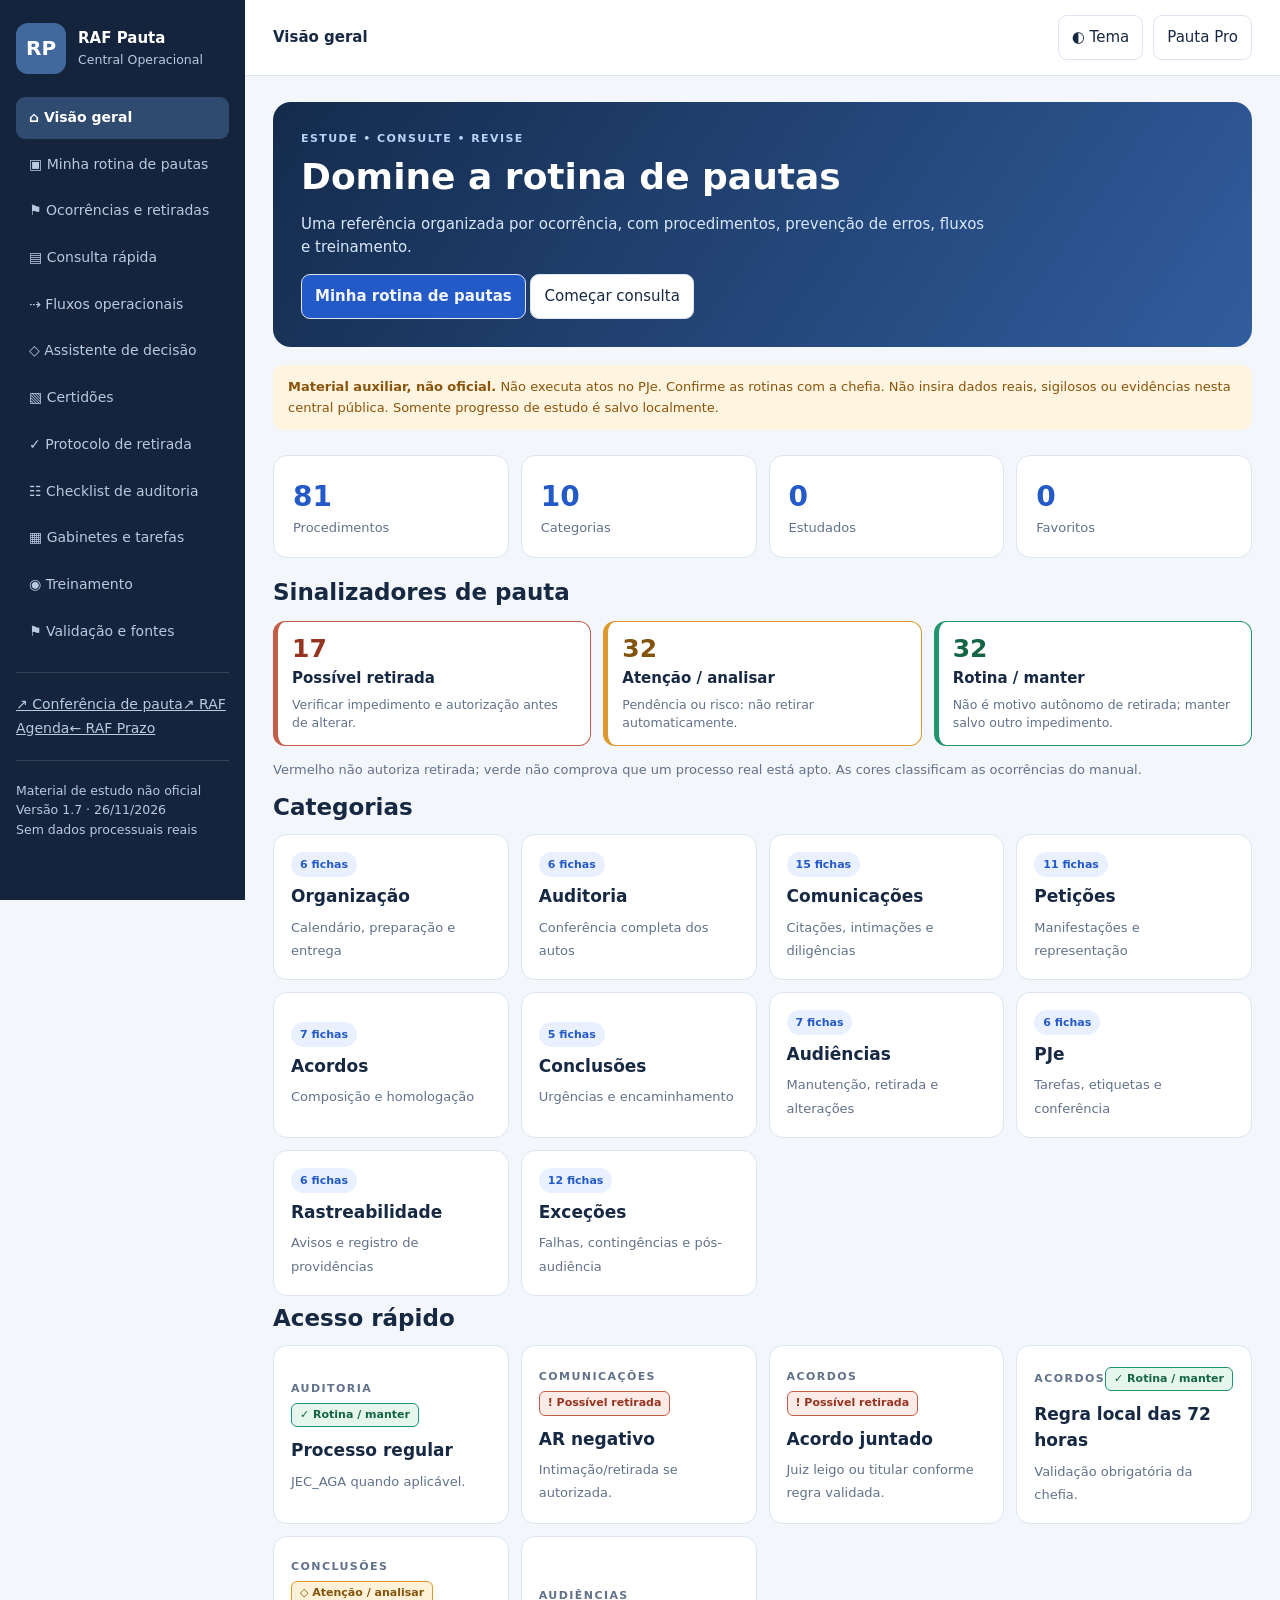
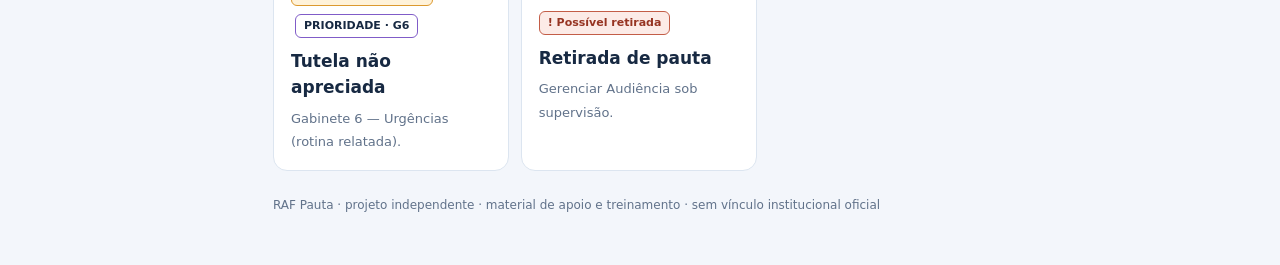
==== commit e4579001: "feat: sinalizadores, filtros e central de ocorrências com conferência segura" ====
--- a/central/index.html
+++ b/central/index.html
@@ -4,14 +4,16 @@
 
 /* RAF Central 1.3 — diagramas vetoriais de processos */
 .dgboard{border:1px solid var(--line);border-radius:15px;background:var(--panel);margin:14px 0;padding:15px;min-width:0}.dgtools{display:flex;align-items:center;flex-wrap:wrap;gap:8px;margin:8px 0 14px}.dgtools button{font-size:13px}.dgtools button.on{background:var(--soft);border-color:var(--accent);color:var(--accent);font-weight:700}.dgcanvas{overflow:auto;max-height:76vh;border-radius:12px;border:1px solid var(--line);background-color:var(--bg);background-image:radial-gradient(var(--line) 0.8px,transparent .8px);background-size:16px 16px;padding:12px;scrollbar-width:thin}.dgcanvas svg{display:block;margin:auto;max-width:none;height:auto;color:var(--ink);font-family:system-ui,sans-serif}.dgcanvas svg text{fill:currentColor}.dgcanvas svg .edge{stroke:var(--muted);stroke-width:1.7;fill:none;stroke-linejoin:round}.dgcanvas svg .yesedge{stroke:#23956c}.dgcanvas svg .noedge{stroke:#d28b27}.dgcanvas svg .nodebox{fill:var(--panel);stroke-width:1.6}.dgcanvas svg .nodeblue{stroke:#477cd0}.dgcanvas svg .nodepurple{stroke:#805cc8}.dgcanvas svg .nodeorange{stroke:#d28b27}.dgcanvas svg .nodered{stroke:#c35d47}.dgcanvas svg .nodegreen{stroke:#23956c}.dgcanvas svg .branchlabel{font-weight:800;font-size:12px}.dgcanvas svg .yeslabel{fill:#23956c}.dgcanvas svg .nolabel{fill:#b47820}html[data-theme=dark] .dgcanvas svg .nolabel{fill:#f4bb60}html[data-theme=dark] .dgcanvas svg .yeslabel{fill:#8de6b4}.dgcanvas svg .branchmuted{opacity:.28}.dgcanvas svg .selectedpath{stroke-width:3}.dghelp{font-size:12px;color:var(--muted);margin:9px 0}.dgcaption{font-weight:700;font-size:14px;margin:0}.dgbranches{display:flex;gap:7px;flex-wrap:wrap;margin:10px 0}.dgbranches button{font-size:13px}.dgbranches button.on{border-color:var(--accent);background:var(--soft)}.dgboard[hidden],.dgsteps[hidden]{display:none!important}.dgprint{display:none}@media(max-width:520px){.dgboard{padding:9px}.dgcanvas{padding:5px;max-height:70vh}}@media print{.dgboard{border:0;padding:0}.dgcanvas{overflow:visible!important;max-height:none!important;background:white!important;border:0;padding:0}.dgcanvas svg{width:100%!important;max-width:100%!important;height:auto!important;color:#172942!important}.dgcanvas svg .nodebox{fill:white!important}.dgtools,.dgbranches,.dghelp{display:none!important}.dgprint{display:block}.dgboard[hidden],.dgsteps[hidden]{display:none!important}.dgcanvas{break-inside:avoid}}
-.why-panel{border-left:5px solid #477cd0}.why-panel.why-r{border-left-color:#c35d47}.why-panel.why-p{border-left-color:#dc992e}.why-panel.why-n{border-left-color:#23956c}.why-panel h3{margin:5px 0}.why-panel p{margin:9px 0}.daystage{margin:14px 0}.dayitem{display:grid;grid-template-columns:minmax(0,1fr) auto;align-items:center;gap:10px;border-bottom:1px solid var(--line);padding:5px 0}.dayitem:last-child{border-bottom:0}.dayitem .check{border:0}.dayitem button{font-size:12px;white-space:normal}@media(max-width:650px){.dayitem{grid-template-columns:1fr;gap:0}.dayitem button{justify-self:start;margin-left:29px;margin-bottom:6px}}</style></head><body><div class="layout"><aside class="side" id="side"><div class="brand"><div class="logo">RP</div><div><b>RAF Pauta</b><small>Central Operacional</small></div></div><nav id="nav"></nav><hr><a href="../pauta.html">↗ Conferência de pauta</a><a href="../agenda.html">↗ RAF Agenda</a><a href="../index.html">← RAF Prazo</a><hr><small>Material de estudo não oficial<br>Versão 1.6 · 26/11/2026<br>Sem dados processuais reais</small></aside><div><header class="top"><div class="row"><button class="mobile" id="menu" aria-label="Abrir menu">☰</button><b id="section">Central Operacional</b></div><div class="row"><button id="theme" aria-label="Alternar tema">◐ Tema</button><a class="btn" href="../pauta.html">Pauta Pro</a></div></header><main class="wrap" id="main"></main></div></div><div id="toast" class="toast" role="status" hidden></div><script>
+.why-panel{border-left:5px solid #477cd0}.why-panel.why-r{border-left-color:#c35d47}.why-panel.why-p{border-left-color:#dc992e}.why-panel.why-n{border-left-color:#23956c}.why-panel h3{margin:5px 0}.why-panel p{margin:9px 0}.daystage{margin:14px 0}.dayitem{display:grid;grid-template-columns:minmax(0,1fr) auto;align-items:center;gap:10px;border-bottom:1px solid var(--line);padding:5px 0}.dayitem:last-child{border-bottom:0}.dayitem .check{border:0}.dayitem button{font-size:12px;white-space:normal}@media(max-width:650px){.dayitem{grid-template-columns:1fr;gap:0}.dayitem button{justify-self:start;margin-left:29px;margin-bottom:6px}}
+.sig-r{--sc:#c35d47;--sb:#fcebe7;--st:#963422}.sig-p{--sc:#dc992e;--sb:#fff2d9;--st:#82530a}.sig-n{--sc:#23956c;--sb:#e4f6ee;--st:#146446}html[data-theme=dark] .sig-r{--sc:#f4a08d;--sb:#452b2b;--st:#ffb9a8}html[data-theme=dark] .sig-p{--sc:#eab65e;--sb:#46371f;--st:#ffda8c}html[data-theme=dark] .sig-n{--sc:#7dddb1;--sb:#173d31;--st:#a0efc9}
+.sig-badge,.sig-urgent{display:inline-flex;align-items:center;gap:4px;border:1px solid var(--sc);background:var(--sb);color:var(--st);border-radius:6px;padding:4px 8px;font-size:11px;font-weight:750;line-height:1.3;width:fit-content;max-width:100%;white-space:normal}.sig-urgent{border:1px solid #805cc8;background:var(--panel);color:var(--ink);margin:4px}.sig-summary{display:grid;grid-template-columns:repeat(3,minmax(0,1fr));gap:12px;margin:14px 0}.sig-summary-card{display:grid;gap:6px;padding:14px;text-align:left;border:1px solid var(--sc);background:var(--panel);border-left:5px solid var(--sc);border-radius:12px;min-width:0}.sig-summary-card strong{font-size:25px;color:var(--st);line-height:1}.sig-summary-card small{font-weight:400;color:var(--muted);line-height:1.4}.sig-filters{display:flex;gap:6px;flex-wrap:wrap;margin:10px 0}.sig-filter{font-size:12px;padding:7px 10px;white-space:normal}.sig-filter.chosen{border-color:var(--sc,var(--accent));background:var(--sb,var(--soft));color:var(--st,var(--ink));font-weight:750;box-shadow:0 0 0 1px var(--sc,var(--accent))}.sig-heading{margin:10px 0 14px;padding:10px 12px;border:1px solid var(--sc);border-radius:9px;background:var(--sb);color:var(--st)}.sig-heading p{margin:6px 0 0;font-size:13px}.sig-occ{border-left:5px solid var(--sc);margin:10px 0}.sig-occ h3{margin:10px 0 6px}.sig-safety{border-left:4px solid #805cc8;margin:14px 0}.sig-status{padding:10px;border-radius:8px;color:var(--st);background:var(--sb);font-weight:700}.result .sig-badge,.fxlist .sig-badge{display:flex;margin:4px 0}.tile .sig-badge{margin:4px 0}@media(max-width:720px){.sig-summary{grid-template-columns:1fr}.sig-summary-card{padding:10px}}@media print{.sig-filters,.sig-summary-card,.sig-safety button{display:none}}</style></head><body><div class="layout"><aside class="side" id="side"><div class="brand"><div class="logo">RP</div><div><b>RAF Pauta</b><small>Central Operacional</small></div></div><nav id="nav"></nav><hr><a href="../pauta.html">↗ Conferência de pauta</a><a href="../agenda.html">↗ RAF Agenda</a><a href="../index.html">← RAF Prazo</a><hr><small>Material de estudo não oficial<br>Versão 1.7 · 26/11/2026<br>Sem dados processuais reais</small></aside><div><header class="top"><div class="row"><button class="mobile" id="menu" aria-label="Abrir menu">☰</button><b id="section">Central Operacional</b></div><div class="row"><button id="theme" aria-label="Alternar tema">◐ Tema</button><a class="btn" href="../pauta.html">Pauta Pro</a></div></header><main class="wrap" id="main"></main></div></div><div id="toast" class="toast" role="status" hidden></div><script>
 'use strict';
 const C=[["Organização","Calendário, preparação e entrega"],["Auditoria","Conferência completa dos autos"],["Comunicações","Citações, intimações e diligências"],["Petições","Manifestações e representação"],["Acordos","Composição e homologação"],["Conclusões","Urgências e encaminhamento"],["Audiências","Manutenção, retirada e alterações"],["PJe","Tarefas, etiquetas e conferência"],["Rastreabilidade","Avisos e registro de providências"],["Exceções","Falhas, contingências e pós-audiência"]],D=[{"id":1,"cat":0,"title":"Calendário e escala","tags":"agenda juiz leigo Dr Dra","recognize":"Compare data da audiência, sala, horário, modalidade e responsável com a escala vigente.","steps":["Consultar calendário","separar por data e sala","conferir Dr./Dra.","registrar divergências."],"dest":"Planejar; não alterar audiência.","warn":"Não confundir expediente com data da audiência.","cert":"","status":"referência"},{"id":2,"cat":0,"title":"Conferência no dia útil anterior","tags":"sexta segunda feriado","recognize":"Identifique o próximo dia útil com audiência, considerando expediente suspenso.","steps":["Na sexta, conferir segunda","antecipar em feriados","reservar revisão final."],"dest":"Organizar agenda.","warn":"Confirmar feriados e suspensão na fonte oficial.","cert":"","status":"referência"},{"id":3,"cat":0,"title":"Auditoria antecipada","tags":"relatório antecipação","recognize":"Identifique processos de futuras pautas e o lote atribuído.","steps":["Extrair relação","analisar autos","tratar pendências","programar segunda passagem."],"dest":"Controle de auditoria.","warn":"Auditoria antecipada não substitui a conferência final.","cert":"","status":"referência"},{"id":4,"cat":0,"title":"Extrair PDF da pauta","tags":"painel audiências sessões","recognize":"Conferir data, sala, modalidade, lista e total.","steps":["Painel do Usuário → Audiências e Sessões → Pauta de Audiência","aplicar filtros","gerar PDF","comparar relação."],"dest":"Consulta no PJe.","warn":"Não editar audiência pela tela de consulta.","cert":"","status":"referência"},{"id":5,"cat":0,"title":"Impressão e distribuição","tags":"entregar via juiz leigo","recognize":"Verificar versão atual, destinatário e sala.","steps":["Reconciliar números","gerar PDF final","entregar vias conforme orientação","registrar entrega","avisar mudanças posteriores."],"dest":"Distribuição interna autorizada.","warn":"Não enviar a lista por canal não autorizado.","cert":"","status":"referência"},{"id":6,"cat":0,"title":"Passagem de serviço","tags":"férias transição","recognize":"Identifique pendências herdadas, datas próximas e orientações ainda não cumpridas.","steps":["Receber lista","conferir cada item prioritário","registrar origem e horário","alinhar responsável e próxima ação."],"dest":"Chefia / supervisão.","warn":"Não atribuir responsabilidade sem comprovação.","cert":"","status":"referência"},{"id":7,"cat":1,"title":"Leitura da árvore processual","tags":"autos digitais histórico","recognize":"Conferir número, classe, fase, partes, audiência e tarefa.","steps":["Abrir autos","localizar certidão e decisão","ler documentos relevantes","verificar fatos supervenientes."],"dest":"Auditoria individual.","warn":"Não decidir pelo título do documento.","cert":"","status":"referência"},{"id":8,"cat":1,"title":"Última certidão e despacho","tags":"index ID documentos","recognize":"Identifique o alcance da certidão e as ordens posteriores.","steps":["Ler a última certidão","conferir despacho mais recente","verificar atos já cumpridos","ler fatos novos."],"dest":"Certificar apenas o fato conferido.","warn":"Não reutilizar certidão anterior sem revisão.","cert":"","status":"referência"},{"id":9,"cat":1,"title":"Representação das partes","tags":"procuração poderes","recognize":"Conferir procurações, substabelecimentos, cadastro e vínculo.","steps":["Identificar parte e advogado","conferir poderes","registrar divergência","encaminhar se necessário."],"dest":"Fluxo de representação.","warn":"Cadastro não prova regularidade de citação.","cert":"","status":"referência"},{"id":10,"cat":1,"title":"Processo regular","tags":"ok verde audiência","recognize":"Comunicações regulares, sem determinação impeditiva nem pendência relevante.","steps":["Conferir integralmente","preparar certidão","validar assinatura","conferir tarefa","manter e revisar."],"dest":"JEC_AGA quando aplicável.","warn":"Não certificar aptidão sem leitura completa.","cert":"Certifico que os presentes autos encontram-se aguardando audiência de conciliação designada.","status":"referência"},{"id":11,"cat":1,"title":"Certificação em lotes","tags":"certidões sem PAC com PAC","recognize":"Identifique a faixa atribuída e a necessidade de ato de comunicação.","steps":["Conferir cada processo","separar PAC","validar conteúdo individual","conferir juntada e tarefa","revisar lote."],"dest":"Perfil autorizado; JEC_AGA se aplicável.","warn":"Não agrupar casos diferentes nem assinar com credenciais alheias.","cert":"","status":"referência"},{"id":12,"cat":1,"title":"Segunda conferência","tags":"petição nova revisão","recognize":"Compare a pauta inicial com a atual e os eventos novos.","steps":["Reabrir pendentes e casos alterados","ler petições novas","reconciliar processo por processo","comunicar alterações."],"dest":"Revisão final.","warn":"Totais iguais não garantem listas iguais.","cert":"","status":"referência"},{"id":13,"cat":2,"title":"AR positivo","tags":"aviso recebimento","recognize":"Confira destinatário, endereço, assinatura, data, natureza da parte e ato.","steps":["Abrir imagem/documento","verificar regularidade e demais partes","certificar fato se necessário."],"dest":"Manter se processo apto.","warn":"AR positivo não implica regularidade automática.","cert":"","status":"referência"},{"id":14,"cat":2,"title":"AR negativo","tags":"mudou-se ausente desconhecido não procurado possível retirada aviso zap WhatsApp motivo data audiência","recognize":"Confira motivo da devolução, ID e eventual outra citação.","steps":["Ler devolução","Ao identificar possível retirada, comunicar individualmente no grupo de WhatsApp autorizado, com motivo objetivo, data e horário da audiência; informar que ainda está pendente, sem anunciar cancelamento.","verificar comunicação alternativa","manifestação do autor","obter autorização","executar providência","avisar retirada.","Se a retirada for autorizada e efetivada, confirmar no PJe e enviar novo aviso individual com motivo, data e horário da audiência, situação efetivada e horário do ato; registrar as duas comunicações no controle institucional. Se mantida, comunicar o desfecho."],"dest":"Intimação/retirada se autorizada.","warn":"Não confundir AR pendente com negativo.","cert":"Certifico que o feito foi retirado da pauta de audiências em face do AR negativo de index [ÍNDICE]. Fica a parte autora intimada a se manifestar sobre o AR negativo.","status":"referência"},{"id":15,"cat":2,"title":"AR de pessoa física assinado por terceiro","tags":"AR terceiro recebedor possível retirada aviso zap WhatsApp motivo data audiência","recognize":"Compare nome do destinatário com recebedor, endereço e circunstâncias.","steps":["Abrir AR","Ao identificar possível retirada, comunicar individualmente no grupo de WhatsApp autorizado, com motivo objetivo, data e horário da audiência; informar que ainda está pendente, sem anunciar cancelamento.","identificar divergência","verificar outra comunicação","certificar fato","consultar encaminhamento.","Se a retirada for autorizada e efetivada, confirmar no PJe e enviar novo aviso individual com motivo, data e horário da audiência, situação efetivada e horário do ato; registrar as duas comunicações no controle institucional. Se mantida, comunicar o desfecho."],"dest":"Gabinete 1 conforme orientação.","warn":"Não declarar nulidade nem retirar automaticamente.","cert":"Certifico que o AR de id. [ID] foi assinado por terceiros.","status":"referência"},{"id":16,"cat":2,"title":"AR de pessoa jurídica","tags":"empresa recepção terceiro possível retirada aviso zap WhatsApp motivo data audiência","recognize":"Verifique identificação do recebedor e circunstâncias da entrega.","steps":["Conferir endereço e pessoa jurídica","Ao identificar possível retirada, comunicar individualmente no grupo de WhatsApp autorizado, com motivo objetivo, data e horário da audiência; informar que ainda está pendente, sem anunciar cancelamento.","examinar recepção","verificar comunicações adicionais","consultar dúvida.","Se a retirada for autorizada e efetivada, confirmar no PJe e enviar novo aviso individual com motivo, data e horário da audiência, situação efetivada e horário do ato; registrar as duas comunicações no controle institucional. Se mantida, comunicar o desfecho."],"dest":"Manutenção ou apreciação conforme caso.","warn":"Não aplicar automaticamente a regra de pessoa física.","cert":"","status":"referência"},{"id":17,"cat":2,"title":"AR não juntado","tags":"AR pendente rastreio possível retirada aviso zap WhatsApp motivo data audiência","recognize":"Identifique expedição, postagem, retorno e eventual outro meio.","steps":["Consultar expediente e SISCOR autorizado","Ao identificar possível retirada, comunicar individualmente no grupo de WhatsApp autorizado, com motivo objetivo, data e horário da audiência; informar que ainda está pendente, sem anunciar cancelamento.","verificar retorno","registrar ausência","encaminhar pendência.","Se a retirada for autorizada e efetivada, confirmar no PJe e enviar novo aviso individual com motivo, data e horário da audiência, situação efetivada e horário do ato; registrar as duas comunicações no controle institucional. Se mantida, comunicar o desfecho."],"dest":"Gabinete 1 quando orientado.","warn":"Não certificar retorno negativo inexistente.","cert":"","status":"referência"},{"id":18,"cat":2,"title":"Mandado positivo","tags":"OJA cumprido","recognize":"Confira teor da certidão e ato efetivamente cumprido.","steps":["Abrir certidão OJA","conferir destinatário, datas e finalidade","verificar demais partes","registrar."],"dest":"Manter se apto.","warn":"Expedição não significa cumprimento.","cert":"","status":"referência"},{"id":19,"cat":2,"title":"Diligência negativa do OJA","tags":"mandado negativo oficial justiça possível retirada aviso zap WhatsApp motivo data audiência","recognize":"Leia motivo, destinatário e ID da certidão.","steps":["Verificar outras comunicações","Ao identificar possível retirada, comunicar individualmente no grupo de WhatsApp autorizado, com motivo objetivo, data e horário da audiência; informar que ainda está pendente, sem anunciar cancelamento.","conferir manifestação","obter autorização","efetivar retirada se cabível","avisar.","Se a retirada for autorizada e efetivada, confirmar no PJe e enviar novo aviso individual com motivo, data e horário da audiência, situação efetivada e horário do ato; registrar as duas comunicações no controle institucional. Se mantida, comunicar o desfecho."],"dest":"Intimar autor conforme determinação.","warn":"Só usar modelo após retirada e intimação cabíveis.","cert":"Certifico que o feito foi retirado da pauta de audiências em face de devolução de diligência negativa de index [ÍNDICE]. Fica a parte autora intimada a se manifestar sobre a certidão do OJA.","status":"referência"},{"id":20,"cat":2,"title":"Citação eletrônica confirmada","tags":"domicílio eletrônico ciência","recognize":"Confira comprovante, destinatário e prazo aplicável.","steps":["Consultar expediente","conferir confirmação e data","verificar decisão","registrar."],"dest":"Manter se apto.","warn":"Não confundir envio com ciência.","cert":"","status":"referência"},{"id":21,"cat":2,"title":"Citação eletrônica pendente","tags":"sem ciência eletrônico possível retirada aviso zap WhatsApp motivo data audiência","recognize":"Verifique se há confirmação, prazo e meio alternativo.","steps":["Consultar status","Ao identificar possível retirada, comunicar individualmente no grupo de WhatsApp autorizado, com motivo objetivo, data e horário da audiência; informar que ainda está pendente, sem anunciar cancelamento.","conferir norma e ordem aplicáveis","informar responsável","controlar pauta.","Se a retirada for autorizada e efetivada, confirmar no PJe e enviar novo aviso individual com motivo, data e horário da audiência, situação efetivada e horário do ato; registrar as duas comunicações no controle institucional. Se mantida, comunicar o desfecho."],"dest":"Apreciação ou nova comunicação autorizada.","warn":"Não presumir citação válida nem cancelamento.","cert":"","status":"referência"},{"id":22,"cat":2,"title":"Pluralidade de réus","tags":"vários réus um citado litisconsórcio possível retirada aviso zap WhatsApp motivo data audiência","recognize":"Conferir comunicação de cada réu e alcance das decisões.","steps":["Montar conferência individual","Ao identificar possível retirada, comunicar individualmente no grupo de WhatsApp autorizado, com motivo objetivo, data e horário da audiência; informar que ainda está pendente, sem anunciar cancelamento.","verificar falta de comunicação","registrar","consultar responsável.","Se a retirada for autorizada e efetivada, confirmar no PJe e enviar novo aviso individual com motivo, data e horário da audiência, situação efetivada e horário do ato; registrar as duas comunicações no controle institucional. Se mantida, comunicar o desfecho."],"dest":"Apreciação conforme caso.","warn":"Um réu citado não prova citação dos demais.","cert":"","status":"referência"},{"id":23,"cat":2,"title":"Comparecimento espontâneo","tags":"réu compareceu contestação possível retirada aviso zap WhatsApp motivo data audiência","recognize":"Identifique manifestação, representação e conteúdo.","steps":["Ler petição integral","Ao identificar possível retirada, comunicar individualmente no grupo de WhatsApp autorizado, com motivo objetivo, data e horário da audiência; informar que ainda está pendente, sem anunciar cancelamento.","conferir circunstâncias e decisão","levar questão à apreciação se necessária.","Se a retirada for autorizada e efetivada, confirmar no PJe e enviar novo aviso individual com motivo, data e horário da audiência, situação efetivada e horário do ato; registrar as duas comunicações no controle institucional. Se mantida, comunicar o desfecho."],"dest":"Gabinete competente conforme rotina.","warn":"Não declarar automaticamente suprida a citação.","cert":"","status":"referência"},{"id":24,"cat":2,"title":"Carta precatória","tags":"precatória diligência possível retirada aviso zap WhatsApp motivo data audiência","recognize":"Verifique envio, cumprimento e devolução.","steps":["Consultar expediente","Ao identificar possível retirada, comunicar individualmente no grupo de WhatsApp autorizado, com motivo objetivo, data e horário da audiência; informar que ainda está pendente, sem anunciar cancelamento.","conferir certidão","identificar pendência","comunicar prazo e audiência.","Se a retirada for autorizada e efetivada, confirmar no PJe e enviar novo aviso individual com motivo, data e horário da audiência, situação efetivada e horário do ato; registrar as duas comunicações no controle institucional. Se mantida, comunicar o desfecho."],"dest":"Providência autorizada.","warn":"Não considerar cumprida só por estar expedida.","cert":"","status":"referência"},{"id":25,"cat":2,"title":"Erro no SISCOR","tags":"erro expedição AR possível retirada aviso zap WhatsApp motivo data audiência","recognize":"Identifique o erro efetivamente comprovado.","steps":["Conferir expediente e divergência","Ao identificar possível retirada, comunicar individualmente no grupo de WhatsApp autorizado, com motivo objetivo, data e horário da audiência; informar que ainda está pendente, sem anunciar cancelamento.","registrar ID","preparar certidão","encaminhar conforme orientação.","Se a retirada for autorizada e efetivada, confirmar no PJe e enviar novo aviso individual com motivo, data e horário da audiência, situação efetivada e horário do ato; registrar as duas comunicações no controle institucional. Se mantida, comunicar o desfecho."],"dest":"Conclusão quando autorizada.","warn":"Não atribuir culpa sem comprovação.","cert":"Certifico que, compulsando o sistema SISCOR, verifiquei que houve erro na expedição da citação por AR, conforme expediente de id. [ID]. Remeto os autos à conclusão.","status":"referência"},{"id":26,"cat":2,"title":"Erro material no mandado","tags":"digitação endereço horário possível retirada aviso zap WhatsApp motivo data audiência","recognize":"Compare ordem, dados do mandado e audiência.","steps":["Identificar divergência objetiva","Ao identificar possível retirada, comunicar individualmente no grupo de WhatsApp autorizado, com motivo objetivo, data e horário da audiência; informar que ainda está pendente, sem anunciar cancelamento.","registrar ID","comunicar","avaliar retificação autorizada.","Se a retirada for autorizada e efetivada, confirmar no PJe e enviar novo aviso individual com motivo, data e horário da audiência, situação efetivada e horário do ato; registrar as duas comunicações no controle institucional. Se mantida, comunicar o desfecho."],"dest":"Servidor responsável.","warn":"Não alterar documento assinado por conta própria.","cert":"Certifico que foi constatado erro material na digitação do mandado de id. [ID], consistente em [DIVERGÊNCIA].","status":"referência"},{"id":27,"cat":2,"title":"Intimação e PAC","tags":"preparar ato comunicação expediente","recognize":"Verifique ordem, parte destinatária, modalidade e prazo.","steps":["Conferir ordem","preparar ato autorizado","validar destinatário e texto","conferir expedição e retorno."],"dest":"PAC conforme perfil e rotina.","warn":"Não afirmar intimado antes do ato correspondente.","cert":"","status":"referência"},{"id":28,"cat":3,"title":"Contestação","tags":"defesa pedido contraposto","recognize":"Leia integralmente inclusive pedidos incidentais.","steps":["Conferir representação","verificar pedido novo e decisão","manter se regular","encaminhar dúvida."],"dest":"Conhecimento conforme orientação.","warn":"Não presumir que contestação resolve a citação.","cert":"","status":"referência"},{"id":29,"cat":3,"title":"Habilitação de advogado","tags":"procuração cadastro","recognize":"Conferir instrumento, parte e eventuais pedidos cumulados.","steps":["Ler petição","validar poderes","conferir cadastro","preparar ato sob supervisão."],"dest":"Representação processual.","warn":"Não habilitar parte errada.","cert":"","status":"referência"},{"id":30,"cat":3,"title":"Desabilitação de advogado","tags":"revogação substituição","recognize":"Identifique ordem, instrumento e efeitos sobre comunicações.","steps":["Conferir documento","verificar decisão e cadastro","submeter alteração","revisar futuras intimações."],"dest":"Servidor responsável.","warn":"Não excluir vínculo sem autorização.","cert":"","status":"referência"},{"id":31,"cat":3,"title":"Substabelecimento","tags":"reserva poderes","recognize":"Conferir outorgante, substabelecido, reserva e parte.","steps":["Ler documento","comparar cadeia de poderes","conferir cadastro","encaminhar divergência."],"dest":"Representação.","warn":"Não presumir revogação.","cert":"","status":"referência"},{"id":32,"cat":3,"title":"Renúncia de advogado","tags":"patrono renúncia","recognize":"Conferir comunicação à parte e efeitos pertinentes.","steps":["Ler petição e prova","verificar decisão","comunicar impacto na audiência."],"dest":"Apreciação conforme rotina.","warn":"Não retirar automaticamente.","cert":"","status":"referência"},{"id":33,"cat":3,"title":"Desistência","tags":"pedido extinção possível retirada aviso zap WhatsApp motivo data audiência","recognize":"Identifique autor, poderes e alcance.","steps":["Ler pedido","Ao identificar possível retirada, comunicar individualmente no grupo de WhatsApp autorizado, com motivo objetivo, data e horário da audiência; informar que ainda está pendente, sem anunciar cancelamento.","verificar decisão","encaminhar para apreciação","acompanhar pauta.","Se a retirada for autorizada e efetivada, confirmar no PJe e enviar novo aviso individual com motivo, data e horário da audiência, situação efetivada e horário do ato; registrar as duas comunicações no controle institucional. Se mantida, comunicar o desfecho."],"dest":"Gabinete 1 conforme rotina.","warn":"Pedido não equivale a extinção.","cert":"","status":"referência"},{"id":34,"cat":3,"title":"Aditamento ou emenda","tags":"alteração inicial possível retirada aviso zap WhatsApp motivo data audiência","recognize":"Identifique alteração e efeitos nas comunicações.","steps":["Comparar pedidos e partes","Ao identificar possível retirada, comunicar individualmente no grupo de WhatsApp autorizado, com motivo objetivo, data e horário da audiência; informar que ainda está pendente, sem anunciar cancelamento.","conferir decisão","avaliar necessidade de ato","encaminhar.","Se a retirada for autorizada e efetivada, confirmar no PJe e enviar novo aviso individual com motivo, data e horário da audiência, situação efetivada e horário do ato; registrar as duas comunicações no controle institucional. Se mantida, comunicar o desfecho."],"dest":"Conhecimento.","warn":"Não ignorar mudança de polo ou pedido.","cert":"","status":"referência"},{"id":35,"cat":3,"title":"Pedido de desentranhamento","tags":"excluir petição possível retirada aviso zap WhatsApp motivo data audiência","recognize":"Identifique pedido e documento alvo.","steps":["Registrar os dois IDs","Ao identificar possível retirada, comunicar individualmente no grupo de WhatsApp autorizado, com motivo objetivo, data e horário da audiência; informar que ainda está pendente, sem anunciar cancelamento.","verificar decisão","preparar certidão","encaminhar.","Se a retirada for autorizada e efetivada, confirmar no PJe e enviar novo aviso individual com motivo, data e horário da audiência, situação efetivada e horário do ato; registrar as duas comunicações no controle institucional. Se mantida, comunicar o desfecho."],"dest":"Servidor ou gabinete competente.","warn":"Não desentranhar sem comando.","cert":"Certifico que, na petição de index [ID DO PEDIDO], consta pedido de desentranhamento da petição de index [ID DO DOCUMENTO].","status":"referência"},{"id":36,"cat":3,"title":"Cumprimento de desentranhamento","tags":"despacho exclusão","recognize":"Verifique ordem e documento exato.","steps":["Comparar ID","executar somente no perfil competente","confirmar resultado","certificar se cabível."],"dest":"Cumprimento autorizado.","warn":"Não excluir documento diferente.","cert":"","status":"referência"},{"id":37,"cat":3,"title":"Pedido de redesignação","tags":"adiamento remarcação possível retirada aviso zap WhatsApp motivo data audiência","recognize":"Verificar justificativa, data e decisão.","steps":["Ler pedido","Ao identificar possível retirada, comunicar individualmente no grupo de WhatsApp autorizado, com motivo objetivo, data e horário da audiência; informar que ainda está pendente, sem anunciar cancelamento.","conferir audiência","consultar tempo hábil","encaminhar","manter status até autorização.","Se a retirada for autorizada e efetivada, confirmar no PJe e enviar novo aviso individual com motivo, data e horário da audiência, situação efetivada e horário do ato; registrar as duas comunicações no controle institucional. Se mantida, comunicar o desfecho."],"dest":"Gabinete 1 conforme rotina.","warn":"Pedido não altera pauta.","cert":"","status":"referência"},{"id":38,"cat":3,"title":"Pedido de audiência virtual","tags":"modalidade link remoto possível retirada aviso zap WhatsApp motivo data audiência conclusão audiência online on-line G1","recognize":"Conferir pedido, decisão e modalidade registrada.","steps":["Localizar a petição e o ID da manifestação","Conferir data, horário, sala e modalidade atual da audiência","Verificar decisão anterior sobre o pedido","Caso pendente, preparar certidão objetiva e encaminhar à conclusão do Gabinete 1 — Conhecimento, sob orientação","Manter a audiência designada até decisão ou determinação aplicável","Ao identificar possível retirada, comunicar individualmente no grupo de WhatsApp autorizado, com motivo objetivo, data e horário da audiência; informar que ainda está pendente, sem anunciar cancelamento.","Acompanhar decisão e cumprir providência autorizada; conferir modalidade e comunicações","Se a retirada for autorizada e efetivada, confirmar no PJe e enviar novo aviso individual com motivo, data e horário da audiência, situação efetivada e horário do ato; registrar as duas comunicações no controle institucional. Se mantida, comunicar o desfecho."],"dest":"Gabinete 1 — Conhecimento, conforme rotina interna relatada e orientação da serventia.","warn":"Pedido não equivale a deferimento; conclusão não cancela a audiência. Modelo sugerido: usar somente após conferência e encaminhamento autorizado.","cert":"Certifico que, na petição de index [ÍNDICE], consta pedido de realização da audiência na modalidade virtual, estando a audiência designada para o dia [DATA]. Remeto os autos à conclusão.","status":"referência"},{"id":39,"cat":4,"title":"Acordo juntado","tags":"composição 72 horas possível retirada aviso zap WhatsApp motivo data audiência","recognize":"Conferir partes, pedidos, assinaturas, decisão e autorização.","steps":["Ler acordo","Ao identificar possível retirada, comunicar individualmente no grupo de WhatsApp autorizado, com motivo objetivo, data e horário da audiência; informar que ainda está pendente, sem anunciar cancelamento.","verificar alcance","confirmar regra local de encaminhamento","efetivar retirada se autorizada","comunicar.","Se a retirada for autorizada e efetivada, confirmar no PJe e enviar novo aviso individual com motivo, data e horário da audiência, situação efetivada e horário do ato; registrar as duas comunicações no controle institucional. Se mantida, comunicar o desfecho."],"dest":"Juiz leigo ou titular conforme regra validada.","warn":"Acordo juntado não é homologado.","cert":"","status":"referência"},{"id":40,"cat":4,"title":"Acordo homologado","tags":"sentença homologação possível retirada aviso zap WhatsApp motivo data audiência","recognize":"Identifique decisão homologatória e alcance.","steps":["Ler decisão","Ao identificar possível retirada, comunicar individualmente no grupo de WhatsApp autorizado, com motivo objetivo, data e horário da audiência; informar que ainda está pendente, sem anunciar cancelamento.","verificar comando sobre audiência","executar providência autorizada","conferir tarefa","avisar retirada.","Se a retirada for autorizada e efetivada, confirmar no PJe e enviar novo aviso individual com motivo, data e horário da audiência, situação efetivada e horário do ato; registrar as duas comunicações no controle institucional. Se mantida, comunicar o desfecho."],"dest":"Cumprir decisão.","warn":"Não cancelar audiência remanescente por acordo parcial.","cert":"","status":"referência"},{"id":41,"cat":4,"title":"Acordo parcial","tags":"alguns pedidos réus possível retirada aviso zap WhatsApp motivo data audiência","recognize":"Verifique quais partes e pedidos subsistem.","steps":["Comparar acordo e inicial","Ao identificar possível retirada, comunicar individualmente no grupo de WhatsApp autorizado, com motivo objetivo, data e horário da audiência; informar que ainda está pendente, sem anunciar cancelamento.","conferir decisão","comunicar pendências","manter até orientação.","Se a retirada for autorizada e efetivada, confirmar no PJe e enviar novo aviso individual com motivo, data e horário da audiência, situação efetivada e horário do ato; registrar as duas comunicações no controle institucional. Se mantida, comunicar o desfecho."],"dest":"Apreciação.","warn":"Não presumir extinção integral.","cert":"","status":"referência"},{"id":42,"cat":4,"title":"Regra local das 72 horas","tags":"72h leigo togado possível retirada aviso zap WhatsApp motivo data audiência","recognize":"Regra relatada: até 72h antes, leigo; mais de 72h, togado. Marco, exceções e vigência não confirmados.","steps":["Consultar responsável","Ao identificar possível retirada, comunicar individualmente no grupo de WhatsApp autorizado, com motivo objetivo, data e horário da audiência; informar que ainda está pendente, sem anunciar cancelamento.","confirmar marco de contagem e igualdade","registrar orientação","só então encaminhar.","Se a retirada for autorizada e efetivada, confirmar no PJe e enviar novo aviso individual com motivo, data e horário da audiência, situação efetivada e horário do ato; registrar as duas comunicações no controle institucional. Se mantida, comunicar o desfecho."],"dest":"Validação obrigatória da chefia.","warn":"Não automatizar regra pendente de confirmação.","cert":"","status":"validar"},{"id":43,"cat":4,"title":"Acordo com remessa ao titular","tags":"MM juiz titular possível retirada aviso zap WhatsApp motivo data audiência","recognize":"Confirme acordo, autorização de retirada e destino.","steps":["Verificar alcance","Ao identificar possível retirada, comunicar individualmente no grupo de WhatsApp autorizado, com motivo objetivo, data e horário da audiência; informar que ainda está pendente, sem anunciar cancelamento.","confirmar fluxo","efetivar retirada","certificar","conferir remessa","comunicar.","Se a retirada for autorizada e efetivada, confirmar no PJe e enviar novo aviso individual com motivo, data e horário da audiência, situação efetivada e horário do ato; registrar as duas comunicações no controle institucional. Se mantida, comunicar o desfecho."],"dest":"Juiz titular quando autorizado.","warn":"Não usar antes de efetivar os atos descritos.","cert":"Certifico que, considerando o acordo juntado, retiro o feito da pauta de audiências e remeto ao MM. Juiz Titular.","status":"referência"},{"id":44,"cat":4,"title":"Acordo com remessa ao juiz leigo","tags":"juíza leiga responsável possível retirada aviso zap WhatsApp motivo data audiência","recognize":"Confirme acordo, autorização e responsável correto.","steps":["Conferir data","Ao identificar possível retirada, comunicar individualmente no grupo de WhatsApp autorizado, com motivo objetivo, data e horário da audiência; informar que ainda está pendente, sem anunciar cancelamento.","validar destino","efetivar retirada","certificar e remeter","comunicar.","Se a retirada for autorizada e efetivada, confirmar no PJe e enviar novo aviso individual com motivo, data e horário da audiência, situação efetivada e horário do ato; registrar as duas comunicações no controle institucional. Se mantida, comunicar o desfecho."],"dest":"Juiz(a) leigo(a) quando autorizado.","warn":"Homologação é ato do magistrado competente.","cert":"Certifico que, considerando o acordo juntado, retiro o feito da pauta de audiências e remeto ao(à) Juiz(a) Leigo(a) responsável.","status":"referência"},{"id":45,"cat":4,"title":"Acordo no dia da audiência","tags":"última hora acordo possível retirada aviso zap WhatsApp motivo data audiência","recognize":"Verifique se audiência ainda não ocorreu e se pauta foi entregue.","steps":["Comunicar imediatamente equipe","Ao identificar possível retirada, comunicar individualmente no grupo de WhatsApp autorizado, com motivo objetivo, data e horário da audiência; informar que ainda está pendente, sem anunciar cancelamento.","consultar responsável","executar alteração autorizada","atualizar relação.","Se a retirada for autorizada e efetivada, confirmar no PJe e enviar novo aviso individual com motivo, data e horário da audiência, situação efetivada e horário do ato; registrar as duas comunicações no controle institucional. Se mantida, comunicar o desfecho."],"dest":"Responsável pela pauta e gabinete.","warn":"Não presumir que todos já sabem.","cert":"","status":"referência"},{"id":46,"cat":5,"title":"Tutela não apreciada","tags":"liminar urgência G6 possível retirada aviso zap WhatsApp motivo data audiência","recognize":"Identifique pedido urgente e ausência de decisão.","steps":["Ler petição e decisões","Ao identificar possível retirada, comunicar individualmente no grupo de WhatsApp autorizado, com motivo objetivo, data e horário da audiência; informar que ainda está pendente, sem anunciar cancelamento.","registrar ID","comunicar prioridade","encaminhar conforme orientação.","Se a retirada for autorizada e efetivada, confirmar no PJe e enviar novo aviso individual com motivo, data e horário da audiência, situação efetivada e horário do ato; registrar as duas comunicações no controle institucional. Se mantida, comunicar o desfecho."],"dest":"Gabinete 6 — Urgências (rotina relatada).","warn":"Tutela pendente não cancela audiência automaticamente.","cert":"","status":"referência"},{"id":47,"cat":5,"title":"Reconsideração de tutela","tags":"urgência reconsideração possível retirada aviso zap WhatsApp motivo data audiência","recognize":"Identifique decisão anterior e novo pedido.","steps":["Conferir teor e fatos novos","Ao identificar possível retirada, comunicar individualmente no grupo de WhatsApp autorizado, com motivo objetivo, data e horário da audiência; informar que ainda está pendente, sem anunciar cancelamento.","sinalizar urgência","encaminhar sob orientação.","Se a retirada for autorizada e efetivada, confirmar no PJe e enviar novo aviso individual com motivo, data e horário da audiência, situação efetivada e horário do ato; registrar as duas comunicações no controle institucional. Se mantida, comunicar o desfecho."],"dest":"Gabinete 6 conforme rotina.","warn":"Não reapreciar mérito por conta própria.","cert":"","status":"referência"},{"id":48,"cat":5,"title":"Despacho sem tempo hábil","tags":"prazo audiência próxima possível retirada aviso zap WhatsApp motivo data audiência","recognize":"Compare data, ordem, prazo e audiência.","steps":["Verificar atos pendentes","Ao identificar possível retirada, comunicar individualmente no grupo de WhatsApp autorizado, com motivo objetivo, data e horário da audiência; informar que ainda está pendente, sem anunciar cancelamento.","preparar certidão se constatado","encaminhar","controlar status.","Se a retirada for autorizada e efetivada, confirmar no PJe e enviar novo aviso individual com motivo, data e horário da audiência, situação efetivada e horário do ato; registrar as duas comunicações no controle institucional. Se mantida, comunicar o desfecho."],"dest":"Responsável / gabinete competente.","warn":"Não inventar impossibilidade sem verificar.","cert":"Certifico que não há tempo hábil para cumprimento do despacho de id. [ID], tendo em vista que a audiência está designada para o dia [DATA].","status":"referência"},{"id":49,"cat":5,"title":"Despacho pendente de cumprimento","tags":"ordem anterior possível retirada aviso zap WhatsApp motivo data audiência","recognize":"Verifique comando, prazo e situação.","steps":["Ler despacho","Ao identificar possível retirada, comunicar individualmente no grupo de WhatsApp autorizado, com motivo objetivo, data e horário da audiência; informar que ainda está pendente, sem anunciar cancelamento.","identificar atos já cumpridos","preparar providência autorizada","conferir execução.","Se a retirada for autorizada e efetivada, confirmar no PJe e enviar novo aviso individual com motivo, data e horário da audiência, situação efetivada e horário do ato; registrar as duas comunicações no controle institucional. Se mantida, comunicar o desfecho."],"dest":"Tarefa compatível.","warn":"Não ignorar comando judicial.","cert":"","status":"referência"},{"id":50,"cat":5,"title":"Abertura de conclusão","tags":"gabinete 1 conhecimento possível retirada aviso zap WhatsApp motivo data audiência","recognize":"Identifique matéria, fase, necessidade de decisão e destino.","steps":["Conferir petição e documentos","Ao identificar possível retirada, comunicar individualmente no grupo de WhatsApp autorizado, com motivo objetivo, data e horário da audiência; informar que ainda está pendente, sem anunciar cancelamento.","validar gabinete","utilizar função autorizada","conferir envio.","Se a retirada for autorizada e efetivada, confirmar no PJe e enviar novo aviso individual com motivo, data e horário da audiência, situação efetivada e horário do ato; registrar as duas comunicações no controle institucional. Se mantida, comunicar o desfecho."],"dest":"Gabinete competente.","warn":"Conclusão não altera pauta por si só.","cert":"","status":"referência"},{"id":51,"cat":6,"title":"Manter audiência","tags":"regular apto","recognize":"Conferir atos, pedidos e inexistência de impedimento.","steps":["Certificar se cabível","conferir tarefa","marcar regular","revisar antes da entrega."],"dest":"Aguardando audiência quando aplicável.","warn":"Não confundir manter com decisão judicial definitiva.","cert":"","status":"referência"},{"id":52,"cat":6,"title":"Retirada de pauta","tags":"tirar retirar cancelar WhatsApp possível retirada aviso zap WhatsApp motivo data audiência","recognize":"Identifique audiência exata, fundamento e autorização.","steps":["Conferir processo e ID","Ao identificar possível retirada, comunicar individualmente no grupo de WhatsApp autorizado, com motivo objetivo, data e horário da audiência; informar que ainda está pendente, sem anunciar cancelamento.","executar função correta","verificar status e certidão","comunicar individualmente","registrar horários","revisar pauta.","Se a retirada for autorizada e efetivada, confirmar no PJe e enviar novo aviso individual com motivo, data e horário da audiência, situação efetivada e horário do ato; registrar as duas comunicações no controle institucional. Se mantida, comunicar o desfecho."],"dest":"Gerenciar Audiência sob supervisão.","warn":"Sem autorização não retirar. Aviso não substitui PJe.","cert":"","status":"referência"},{"id":53,"cat":6,"title":"Cancelar audiência","tags":"cancelamento possível retirada aviso zap WhatsApp motivo data audiência","recognize":"Verificar determinação e audiência ainda designada.","steps":["Gerenciar Audiência","Ao identificar possível retirada, comunicar individualmente no grupo de WhatsApp autorizado, com motivo objetivo, data e horário da audiência; informar que ainda está pendente, sem anunciar cancelamento.","localizar ato","selecionar cancelar","informar motivo","confirmar sob autorização","conferir status","avisar.","Se a retirada for autorizada e efetivada, confirmar no PJe e enviar novo aviso individual com motivo, data e horário da audiência, situação efetivada e horário do ato; registrar as duas comunicações no controle institucional. Se mantida, comunicar o desfecho."],"dest":"Perfil autorizado.","warn":"Não cancelar ao confundir audiência antiga.","cert":"","status":"referência"},{"id":54,"cat":6,"title":"Redesignar audiência","tags":"nova data remarcação possível retirada aviso zap WhatsApp motivo data audiência","recognize":"Identifique ordem e horário/sala autorizados.","steps":["Localizar audiência","Ao identificar possível retirada, comunicar individualmente no grupo de WhatsApp autorizado, com motivo objetivo, data e horário da audiência; informar que ainda está pendente, sem anunciar cancelamento.","selecionar redesignar","conferir data e conflito","confirmar","verificar novas comunicações","avisar.","Se a retirada for autorizada e efetivada, confirmar no PJe e enviar novo aviso individual com motivo, data e horário da audiência, situação efetivada e horário do ato; registrar as duas comunicações no controle institucional. Se mantida, comunicar o desfecho."],"dest":"Gerenciar Audiência.","warn":"Não deixar data antiga na relação.","cert":"","status":"referência"},{"id":55,"cat":6,"title":"Designar nova audiência","tags":"marcar agendar","recognize":"Conferir ordem, modalidade, duração, sala e data.","steps":["Selecionar designação","consultar horários","confirmar sob autorização","revisar expediente e comunicações."],"dest":"Gerenciar Audiência.","warn":"Não criar duplicidade.","cert":"","status":"referência"},{"id":56,"cat":6,"title":"Converter em diligência","tags":"diligência gerenciar audiência possível retirada aviso zap WhatsApp motivo data audiência","recognize":"Conferir determinação e efeito esperado.","steps":["Identificar ato","Ao identificar possível retirada, comunicar individualmente no grupo de WhatsApp autorizado, com motivo objetivo, data e horário da audiência; informar que ainda está pendente, sem anunciar cancelamento.","validar função adequada","executar sob autorização","conferir tarefa, status e comunicação.","Se a retirada for autorizada e efetivada, confirmar no PJe e enviar novo aviso individual com motivo, data e horário da audiência, situação efetivada e horário do ato; registrar as duas comunicações no controle institucional. Se mantida, comunicar o desfecho."],"dest":"Gerenciar Audiência.","warn":"Não utilizar conversão como substituto genérico de cancelamento.","cert":"","status":"referência"},{"id":57,"cat":6,"title":"Alteração de modalidade","tags":"presencial virtual híbrida possível retirada aviso zap WhatsApp motivo data audiência","recognize":"Confirme decisão, sala e acesso.","steps":["Verificar determinação","Ao identificar possível retirada, comunicar individualmente no grupo de WhatsApp autorizado, com motivo objetivo, data e horário da audiência; informar que ainda está pendente, sem anunciar cancelamento.","ajustar pelo fluxo autorizado","conferir intimações e pauta","comunicar mudança.","Se a retirada for autorizada e efetivada, confirmar no PJe e enviar novo aviso individual com motivo, data e horário da audiência, situação efetivada e horário do ato; registrar as duas comunicações no controle institucional. Se mantida, comunicar o desfecho."],"dest":"Equipe de audiência.","warn":"Não criar link informal.","cert":"","status":"referência"},{"id":58,"cat":7,"title":"JEC_AGA","tags":"aguardando audiência","recognize":"Identifique processo apto e tarefa atual.","steps":["Conferir árvore e status","verificar certidão","mover apenas se autorizado","confirmar destino."],"dest":"Aguardando Audiência (rotina relatada).","warn":"Fluxo exato e exceções devem ser confirmados.","cert":"","status":"validar"},{"id":59,"cat":7,"title":"PEM_SCM","tags":"tarefa PEM SCM","recognize":"Identifique tarefa exatamente como aparece no PJe.","steps":["Conferir histórico e decisão","consultar responsável para significado e transição","registrar orientação."],"dest":"Validação obrigatória.","warn":"Não inferir função pela sigla.","cert":"","status":"validar"},{"id":60,"cat":7,"title":"VERE","tags":"marcador VERE","recognize":"Identifique o marcador e contexto no controle.","steps":["Conferir situação real no PJe","consultar definição da equipe","registrar orientação."],"dest":"Validação obrigatória.","warn":"Não inferir regularidade pelo marcador.","cert":"","status":"validar"},{"id":61,"cat":7,"title":"Minutar Ata de Audiência","tags":"JEC_AUD realizar audiência","recognize":"Identifique tarefa e data da sessão.","steps":["Verificar movimentação automática","conferir audiência","comunicar divergências","não mover sem orientação."],"dest":"Perfil de audiência.","warn":"Tarefa não dá autorização para presidir audiência.","cert":"","status":"referência"},{"id":62,"cat":7,"title":"Etiquetas de conhecimento","tags":"C conhecimento E/S","recognize":"Conferir fase, natureza e atribuição.","steps":["Comparar matriz vigente","verificar decisão","aplicar etiqueta somente se autorizado","revisar tarefa."],"dest":"Gabinete 1 conforme matriz relatada.","warn":"Etiqueta não gera conclusão automaticamente.","cert":"","status":"referência"},{"id":63,"cat":7,"title":"Processo na pauta e outra tarefa","tags":"tarefa divergente possível retirada aviso zap WhatsApp motivo data audiência","recognize":"Compare pauta, audiência, árvore e tarefa.","steps":["Identificar motivo da divergência","Ao identificar possível retirada, comunicar individualmente no grupo de WhatsApp autorizado, com motivo objetivo, data e horário da audiência; informar que ainda está pendente, sem anunciar cancelamento.","comunicar","corrigir apenas conforme orientação.","Se a retirada for autorizada e efetivada, confirmar no PJe e enviar novo aviso individual com motivo, data e horário da audiência, situação efetivada e horário do ato; registrar as duas comunicações no controle institucional. Se mantida, comunicar o desfecho."],"dest":"Servidor responsável.","warn":"Não mover processo apenas para ajustar visualmente a lista.","cert":"","status":"referência"},{"id":64,"cat":8,"title":"Aviso de retirada no WhatsApp","tags":"grupo aviso ciência probatória possível retirada aviso zap WhatsApp motivo data audiência","recognize":"Confirme retirada efetivada, canal autorizado e dados mínimos.","steps":["Preparar mensagem","Ao identificar possível retirada, comunicar individualmente no grupo de WhatsApp autorizado, com motivo objetivo, data e horário da audiência; informar que ainda está pendente, sem anunciar cancelamento.","avisar individualmente","registrar horário real","conferir ciência quando houver","atualizar controle institucional.","Se a retirada for autorizada e efetivada, confirmar no PJe e enviar novo aviso individual com motivo, data e horário da audiência, situação efetivada e horário do ato; registrar as duas comunicações no controle institucional. Se mantida, comunicar o desfecho."],"dest":"Grupo de trabalho autorizado.","warn":"Não divulgar sigilo; aviso não prova ausência de responsabilidade.","cert":"","status":"referência"},{"id":65,"cat":8,"title":"Aviso de pendência sem retirada","tags":"pendente permanece possível retirada aviso zap WhatsApp motivo data audiência","recognize":"Verifique se o status ainda é designado.","steps":["Comunicar ocorrência como pendência","Ao identificar possível retirada, comunicar individualmente no grupo de WhatsApp autorizado, com motivo objetivo, data e horário da audiência; informar que ainda está pendente, sem anunciar cancelamento.","indicar próximo responsável","controlar resposta","revisar status.","Se a retirada for autorizada e efetivada, confirmar no PJe e enviar novo aviso individual com motivo, data e horário da audiência, situação efetivada e horário do ato; registrar as duas comunicações no controle institucional. Se mantida, comunicar o desfecho."],"dest":"Supervisão / equipe.","warn":"Não anunciar retirada que não ocorreu.","cert":"","status":"referência"},{"id":66,"cat":8,"title":"Retirada após entrega da pauta","tags":"impresso atualização possível retirada aviso zap WhatsApp motivo data audiência","recognize":"Identifique versão entregue e destinatário.","steps":["Comunicar retirada efetiva imediatamente","Ao identificar possível retirada, comunicar individualmente no grupo de WhatsApp autorizado, com motivo objetivo, data e horário da audiência; informar que ainda está pendente, sem anunciar cancelamento.","informar alteração","atualizar cópia","registrar horários e ciência.","Se a retirada for autorizada e efetivada, confirmar no PJe e enviar novo aviso individual com motivo, data e horário da audiência, situação efetivada e horário do ato; registrar as duas comunicações no controle institucional. Se mantida, comunicar o desfecho."],"dest":"Equipe de audiência.","warn":"Não confiar apenas na pauta impressa.","cert":"","status":"referência"},{"id":67,"cat":8,"title":"Registro de evidências","tags":"ID hora autorização histórico","recognize":"Identifique fato, origem, determinação e ações reais.","steps":["Registrar no controle institucional autorizado","anotar horário de identificação, ato, aviso e ciência","manter trilha de correções."],"dest":"Controle institucional.","warn":"Não criar evidência retroativa falsa nem copiar autos para dispositivo pessoal.","cert":"","status":"referência"},{"id":68,"cat":8,"title":"Erro preexistente","tags":"falha anterior responsabilidade","recognize":"Distinguir data do documento e momento em que foi identificado.","steps":["Certificar fato objetivo","comunicar supervisor","registrar providência e eventual correção","preservar histórico autorizado."],"dest":"Chefia.","warn":"Não atribuir autoria sem prova.","cert":"","status":"referência"},{"id":69,"cat":8,"title":"Fechamento do relatório","tags":"total mantidos retirados","recognize":"Reconciliar lista inicial e final, inclusões, retiradas e mudanças.","steps":["Comparar IDs","revisar avisos","listar pendências e responsáveis","registrar entrega."],"dest":"Relatório autorizado.","warn":"Não encerrar pendência como resolvida.","cert":"","status":"referência"},{"id":70,"cat":9,"title":"Processo suspenso","tags":"sobrestamento possível retirada aviso zap WhatsApp motivo data audiência","recognize":"Conferir decisão, vigência e alcance.","steps":["Ler comando","Ao identificar possível retirada, comunicar individualmente no grupo de WhatsApp autorizado, com motivo objetivo, data e horário da audiência; informar que ainda está pendente, sem anunciar cancelamento.","verificar audiência","comunicar e cumprir alteração autorizada.","Se a retirada for autorizada e efetivada, confirmar no PJe e enviar novo aviso individual com motivo, data e horário da audiência, situação efetivada e horário do ato; registrar as duas comunicações no controle institucional. Se mantida, comunicar o desfecho."],"dest":"Gabinete 3 quando aplicável.","warn":"Não presumir suspensão por tema parecido.","cert":"","status":"referência"},{"id":71,"cat":9,"title":"Segredo de justiça","tags":"sigilo acesso","recognize":"Identifique nível de acesso e perfil autorizado.","steps":["Não abrir fora de competência","consultar supervisor","comunicar por canal permitido e mínimo necessário."],"dest":"Responsável autorizado.","warn":"Não divulgar número ou conteúdo em grupo não autorizado.","cert":"","status":"referência"},{"id":72,"cat":9,"title":"Falecimento da parte","tags":"óbito sucessão possível retirada aviso zap WhatsApp motivo data audiência","recognize":"Verifique documento e pedido de habilitação.","steps":["Identificar parte","Ao identificar possível retirada, comunicar individualmente no grupo de WhatsApp autorizado, com motivo objetivo, data e horário da audiência; informar que ainda está pendente, sem anunciar cancelamento.","conferir decisão","encaminhar apreciação","controlar pauta.","Se a retirada for autorizada e efetivada, confirmar no PJe e enviar novo aviso individual com motivo, data e horário da audiência, situação efetivada e horário do ato; registrar as duas comunicações no controle institucional. Se mantida, comunicar o desfecho."],"dest":"Gabinete competente.","warn":"Não substituir parte ou cancelar automaticamente.","cert":"","status":"referência"},{"id":73,"cat":9,"title":"Audiência duplicada","tags":"duas datas duplicidade possível retirada aviso zap WhatsApp motivo data audiência","recognize":"Compare registros, status e decisões.","steps":["Identificar qual ato é atual","Ao identificar possível retirada, comunicar individualmente no grupo de WhatsApp autorizado, com motivo objetivo, data e horário da audiência; informar que ainda está pendente, sem anunciar cancelamento.","comunicar divergência","corrigir apenas sob autorização","revisar lista.","Se a retirada for autorizada e efetivada, confirmar no PJe e enviar novo aviso individual com motivo, data e horário da audiência, situação efetivada e horário do ato; registrar as duas comunicações no controle institucional. Se mantida, comunicar o desfecho."],"dest":"Equipe de audiência.","warn":"Não excluir ambos os atos.","cert":"","status":"referência"},{"id":74,"cat":9,"title":"Processo sentenciado na pauta","tags":"sentença extinção possível retirada aviso zap WhatsApp motivo data audiência","recognize":"Leia sentença e eventuais atos remanescentes.","steps":["Verificar alcance e status","Ao identificar possível retirada, comunicar individualmente no grupo de WhatsApp autorizado, com motivo objetivo, data e horário da audiência; informar que ainda está pendente, sem anunciar cancelamento.","consultar necessidade de retirada","executar se autorizada","avisar.","Se a retirada for autorizada e efetivada, confirmar no PJe e enviar novo aviso individual com motivo, data e horário da audiência, situação efetivada e horário do ato; registrar as duas comunicações no controle institucional. Se mantida, comunicar o desfecho."],"dest":"Servidor / gabinete competente.","warn":"Não presumir que toda sentença cancela todos os atos.","cert":"","status":"referência"},{"id":75,"cat":9,"title":"Indisponibilidade do PJe","tags":"sistema fora erro possível retirada aviso zap WhatsApp motivo data audiência","recognize":"Identifique horário, escopo e status oficial.","steps":["Registrar ocorrência sem dados sensíveis","Ao identificar possível retirada, comunicar individualmente no grupo de WhatsApp autorizado, com motivo objetivo, data e horário da audiência; informar que ainda está pendente, sem anunciar cancelamento.","comunicar chefia","não confirmar atos incertos","retomar e reconciliar.","Se a retirada for autorizada e efetivada, confirmar no PJe e enviar novo aviso individual com motivo, data e horário da audiência, situação efetivada e horário do ato; registrar as duas comunicações no controle institucional. Se mantida, comunicar o desfecho."],"dest":"Contingência institucional.","warn":"Não simular movimentação concluída.","cert":"","status":"referência"},{"id":76,"cat":9,"title":"Retirada indevida","tags":"erro cancelamento possível retirada aviso zap WhatsApp motivo data audiência","recognize":"Identifique audiência, ato executado e impacto.","steps":["Avisar chefia imediatamente","Ao identificar possível retirada, comunicar individualmente no grupo de WhatsApp autorizado, com motivo objetivo, data e horário da audiência; informar que ainda está pendente, sem anunciar cancelamento.","preservar registro","obter orientação para corrigir","verificar resultado","avisar equipe.","Se a retirada for autorizada e efetivada, confirmar no PJe e enviar novo aviso individual com motivo, data e horário da audiência, situação efetivada e horário do ato; registrar as duas comunicações no controle institucional. Se mantida, comunicar o desfecho."],"dest":"Correção autorizada.","warn":"Não ocultar erro nem tentar corrigir sem orientação.","cert":"","status":"referência"},{"id":77,"cat":9,"title":"Ausência do juiz leigo","tags":"escala substituição possível retirada aviso zap WhatsApp motivo data audiência","recognize":"Confira escala, comunicação oficial e orientação.","steps":["Comunicar responsável","Ao identificar possível retirada, comunicar individualmente no grupo de WhatsApp autorizado, com motivo objetivo, data e horário da audiência; informar que ainda está pendente, sem anunciar cancelamento.","verificar substituição","atualizar pauta quando autorizado","avisar afetados.","Se a retirada for autorizada e efetivada, confirmar no PJe e enviar novo aviso individual com motivo, data e horário da audiência, situação efetivada e horário do ato; registrar as duas comunicações no controle institucional. Se mantida, comunicar o desfecho."],"dest":"Equipe de audiência.","warn":"Não escolher substituto por conta própria.","cert":"","status":"referência"},{"id":78,"cat":9,"title":"Ausência de uma das partes","tags":"revelia ausência autor","recognize":"Conferir ata, comunicações e registro do ato.","steps":["Levar fatos ao responsável","aguardar deliberação","cumprir fluxo pós-audiência."],"dest":"Juiz competente.","warn":"Não decretar revelia ou extinção.","cert":"","status":"referência"},{"id":79,"cat":9,"title":"Audiência realizada sem ata juntada","tags":"ata ausente","recognize":"Confira status e registro da sessão.","steps":["Verificar tarefa, documentos e equipe","comunicar ausência","acompanhar juntada."],"dest":"Equipe de audiência.","warn":"Não presumir que audiência não ocorreu.","cert":"","status":"referência"},{"id":80,"cat":9,"title":"Pós-audiência","tags":"ata acordo ausência próxima providência","recognize":"Conferir resultado formal e tarefa atual.","steps":["Ler ata","identificar decisão e providências","encaminhar conforme rotina","registrar pendência."],"dest":"Fluxo pós-audiência autorizado.","warn":"Não alterar resultado lançado.","cert":"","status":"referência"},{"id":81,"cat":9,"title":"Suspensão extraordinária do expediente","tags":"feriado fechamento possível retirada aviso zap WhatsApp motivo data audiência","recognize":"Confira ato oficial e orientação da chefia.","steps":["Verificar abrangência","Ao identificar possível retirada, comunicar individualmente no grupo de WhatsApp autorizado, com motivo objetivo, data e horário da audiência; informar que ainda está pendente, sem anunciar cancelamento.","identificar pautas atingidas","comunicar","executar alterações autorizadas","reconciliar.","Se a retirada for autorizada e efetivada, confirmar no PJe e enviar novo aviso individual com motivo, data e horário da audiência, situação efetivada e horário do ato; registrar as duas comunicações no controle institucional. Se mantida, comunicar o desfecho."],"dest":"Equipe e chefia.","warn":"Não cancelar por notícia informal.","cert":"","status":"referência"}];
 const $=id=>document.getElementById(id),esc=x=>String(x??'').replace(/[&<>"']/g,c=>({'&':'&amp;','<':'&lt;','>':'&gt;','"':'&quot;',"'":'&#39;'}[c])),norm=x=>String(x).normalize('NFD').replace(/[\u0300-\u036f]/g,'').toLowerCase();
 const KEY='raf-central-study-v1',THEME='raf-central-theme-v1';let saved={seen:{},fav:{},answers:{}};try{let v=JSON.parse(localStorage.getItem(KEY)||'null');if(v&&typeof v==='object')saved={seen:v.seen||{},fav:v.fav||{},answers:v.answers||{}};document.documentElement.dataset.theme=localStorage.getItem(THEME)||'light'}catch(e){}
 function save(){try{localStorage.setItem(KEY,JSON.stringify(saved))}catch(e){toast('Não foi possível salvar o progresso neste navegador.')}}function toast(t){$('toast').textContent=t;$('toast').hidden=false;clearTimeout(toast.timer);toast.timer=setTimeout(()=>$('toast').hidden=true,2500)}
-let view=location.hash==='#rotina'?'daily':'home',cat=-1,query='',id=1,onlyFav=false,check={},scenario=null,qa=0,answered=null,quizMode=-1;
-const NAV=[['home','⌂ Visão geral'],['daily','▣ Minha rotina de pautas'],['library','▤ Consulta rápida'],['flows','⇢ Fluxos operacionais'],['decision','◇ Assistente de decisão'],['certs','▧ Certidões'],['protocol','✓ Protocolo de retirada'],['audit','☷ Checklist de auditoria'],['gab','▦ Gabinetes e tarefas'],['quiz','◉ Treinamento'],['validation','⚑ Validação e fontes']];
+let view=location.hash==='#rotina'?'daily':location.hash==='#ocorrencias'?'occ':'home',cat=-1,query='',id=1,onlyFav=false,check={},scenario=null,qa=0,answered=null,quizMode=-1;
+const NAV=[['home','⌂ Visão geral'],['daily','▣ Minha rotina de pautas'],['occ','⚑ Ocorrências e retiradas'],['library','▤ Consulta rápida'],['flows','⇢ Fluxos operacionais'],['decision','◇ Assistente de decisão'],['certs','▧ Certidões'],['protocol','✓ Protocolo de retirada'],['audit','☷ Checklist de auditoria'],['gab','▦ Gabinetes e tarefas'],['quiz','◉ Treinamento'],['validation','⚑ Validação e fontes']];
 const notice='<div class="notice"><b>Material auxiliar, não oficial.</b> Não executa atos no PJe. Confirme as rotinas com a chefia. Não insira dados reais, sigilosos ou evidências nesta central pública. Somente progresso de estudo é salvo localmente.</div>';
 const communicationRule="<div class=\"notice\"><b>Regra de comunicação — possível retirada:</b> avisar individualmente no grupo de WhatsApp autorizado, informando o motivo objetivo e o dia e horário da audiência. Esclarecer que a retirada ainda está pendente. Se efetivada, enviar novo aviso com motivo, dia e horário da audiência e hora do ato. Se a audiência for mantida, informar o desfecho. Registrar as comunicações no controle institucional; respeitar o sigilo.</div>";
 const removal=["Identificar processo e audiência corretos","Conferir fundamento e ID nos autos","Avisar possível retirada no grupo de WhatsApp autorizado: motivo, dia e horário da audiência; declarar pendência","Confirmar determinação ou autorização aplicável","Preparar certidão quando cabível e validar","Efetivar alteração pelo perfil autorizado","Confirmar status no PJe e na pauta","Enviar segundo aviso individual de retirada efetivada: motivo, dia e horário da audiência e hora do ato","Registrar horários reais dos avisos e do ato no controle institucional","Atualizar a relação entregue e registrar pendências"];
@@ -23,8 +25,23 @@
 const CERTSTATUS={direct:'Modelo correspondente',conditional:'Certidão se necessária',none:'Sem certidão própria na rotina',missing:'Sem modelo específico — consultar'};
 function certCard(m){return '<section class="panel" style="margin:9px 0"><div class="row between"><b>'+esc(m.title)+'</b><span class="tag '+(m.verified?'':'pending')+'">'+(m.verified?'Modelo fornecido no catálogo':'Sugestão — validar')+'</span></div><p class="muted">'+esc(m.note)+'</p>'+copyBox(m.text)+'</section>'}
 
-const REMOVALWHY={"1":{"k":"n","why":"A escala organiza o trabalho; divergência de escala não comprova impedimento processual. Confirme com a equipe."},"2":{"k":"n","why":"A data do expediente serve para planejar a conferência, não para alterar audiência."},"3":{"k":"n","why":"A auditoria identifica pendências; somente o fato específico e a orientação correspondente podem fundamentar retirada."},"4":{"k":"n","why":"A extração é consulta; diferença de filtro ou PDF não altera a audiência no PJe."},"5":{"k":"n","why":"A entrega de uma relação não altera o ato designado. Corrija a versão da pauta e avise alterações reais."},"6":{"k":"n","why":"A troca de responsável pelo trabalho não afeta por si só a audiência."},"7":{"k":"n","why":"Ler os autos é etapa de identificação. Retirada depende do impedimento encontrado, não da auditoria em si."},"8":{"k":"p","why":"Despacho impeditivo ou ato indispensável ainda não cumprido pode inviabilizar a sessão. Verifique teor, prazo, decisão e fluxo autorizado."},"9":{"k":"p","why":"Problema de representação pode exigir regularização ou apreciação, mas não demonstra sozinho que a audiência deva ser retirada."},"10":{"k":"n","why":"Se a conferência revelar situação regular, não há motivo operacional identificado para retirar."},"11":{"k":"n","why":"A forma de preparar certidões não interfere por si só na realização da audiência."},"12":{"k":"n","why":"A segunda conferência serve para detectar fatos novos; eventual retirada deve ter fundamento próprio."},"13":{"k":"n","why":"AR positivo não é motivo de retirada. Se houver divergência, avaliar o caso específico e outras comunicações."},"14":{"k":"r","why":"A devolução negativa pode deixar a parte sem comunicação necessária para comparecer, prejudicando a realização útil da audiência. Verifique outra citação comprovada, manifestação e orientação de retirada/intimação."},"15":{"k":"p","why":"Recebimento por terceiro pode gerar dúvida sobre regularidade da comunicação da pessoa física. Certificar o fato e submeter à apreciação; não retirar só pela assinatura divergente."},"16":{"k":"p","why":"A entrega à pessoa jurídica tem circunstâncias próprias. Só a dúvida documentada exige análise; assinatura de terceiro não determina retirada automaticamente."},"17":{"k":"p","why":"Sem retorno juntado, não se confirma o resultado da comunicação. Verificar expediente e eventual outro meio; ausência do AR não é devolução negativa."},"18":{"k":"n","why":"Mandado cumprido, se pertinente e regular, não justifica retirar. Conferir todos os destinatários."},"19":{"k":"r","why":"A diligência negativa pode impedir que a parte seja comunicada para a audiência. Conferir a certidão do OJA, outras comunicações e orientação aplicável antes de retirar."},"20":{"k":"n","why":"Confirmação eletrônica documentada não justifica retirada por si só; verificar destinatário e demais requisitos."},"21":{"k":"p","why":"A falta de confirmação pode comprometer a comunicação necessária. Verificar prazo, meio alternativo e orientação, sem presumir cancelamento."},"22":{"k":"p","why":"A ausência de comunicação de réu relevante pode comprometer a realização útil do ato; verificar cada parte e submeter à apreciação."},"23":{"k":"p","why":"Comparecimento espontâneo pode alterar a análise da comunicação; verificar circunstâncias e efeitos sob orientação. Não é motivo autônomo de retirada."},"24":{"k":"p","why":"Precatória sem cumprimento comprovado pode deixar comunicação indispensável pendente; verificar situação, necessidade do ato e orientação."},"25":{"k":"r","why":"Erro comprovado na expedição do AR pode impedir a comunicação correta ou tempestiva. Certificar e encaminhar à conclusão conforme rotina; retirada depende do impacto e autorização."},"26":{"k":"r","why":"Erro material no mandado, quando impede citação correta e não há tempo hábil para corrigir, pode inviabilizar a audiência. Confirmar erro, prazo e possibilidade de outra comunicação."},"27":{"k":"p","why":"Comunicação determinada e ainda não cumprida pode afetar a sessão. O PAC por si só não é motivo de retirada; avaliar tempo e ordem judicial."},"28":{"k":"p","why":"Contestação ou pedido incidental pode exigir apreciação prévia, mas a defesa juntada não cancela a audiência automaticamente."},"29":{"k":"n","why":"Habilitação de advogado não é por si só impedimento à audiência; se houver questão específica de representação, submeter à supervisão."},"30":{"k":"n","why":"Desabilitação de advogado não implica cancelamento automático; verificar efeitos sobre futuras comunicações."},"31":{"k":"n","why":"Substabelecimento não é motivo autônomo de retirada; conferir cadeia de poderes e eventual questão específica."},"32":{"k":"p","why":"Renúncia pode afetar representação e comunicações, conforme circunstâncias e decisão. Não retirar apenas pela petição."},"33":{"k":"p","why":"A desistência pode tornar a audiência desnecessária se houver decisão ou orientação aplicável. A simples petição não equivale a extinção."},"34":{"k":"p","why":"Emenda ou aditamento pode exigir nova comunicação ou apreciação prévia; só alterar a pauta se houver impacto concreto e autorização."},"35":{"k":"p","why":"Pedido de desentranhamento exige apreciação, mas não impede necessariamente a audiência. Verificar conteúdo e decisão."},"36":{"k":"n","why":"Cumprir desentranhamento não cancela audiência por si só; se houver ordem específica sobre a pauta, seguir essa determinação."},"37":{"k":"p","why":"Pedido de redesignação busca alterar a data, mas somente decisão ou determinação autorizada permite retirar o ato anterior."},"38":{"k":"p","why":"Pedido de audiência on-line diz respeito à modalidade. Encaminhar ao Gabinete 1 conforme rotina; a audiência continua designada até orientação. Alterar modalidade não é necessariamente retirar a pauta."},"39":{"k":"r","why":"Acordo integral pode tornar desnecessária a tentativa de conciliação, mas é preciso conferir alcance, representação, destino e autorização de retirada; acordo juntado não equivale a homologação."},"40":{"k":"r","why":"Homologação que resolve integralmente a controvérsia pode tornar a audiência sem objeto. Ler a decisão e conferir se há ato remanescente ou comando específico."},"41":{"k":"p","why":"Acordo parcial pode deixar pedidos ou partes ainda sujeitos à audiência. Não retirar integralmente sem avaliação do alcance e autorização."},"42":{"k":"n","why":"A regra local das 72 horas trata do destino do acordo, não constitui fundamento autônomo de retirada. Confirmar marco e exceções com a chefia."},"43":{"k":"r","why":"A retirada decorre do acordo e da autorização aplicável, não do simples destino ao titular. Conferir que o acordo abrange a audiência e que a remessa foi efetivada."},"44":{"k":"r","why":"A retirada decorre do acordo e da autorização aplicável, não do simples destino ao juiz leigo. Confirmar alcance, responsável e regra interna."},"45":{"k":"r","why":"O acordo de última hora pode tornar a sessão desnecessária, mas o horário e a situação real do ato exigem comunicação imediata e orientação antes de alterar."},"46":{"k":"p","why":"Tutela pendente exige prioridade de apreciação, mas não constitui automaticamente impedimento à audiência. Encaminhar ao Gabinete 6 conforme rotina; só retirar se houver motivo concreto e autorização."},"47":{"k":"p","why":"Reconsideração de tutela pode exigir decisão urgente, mas não cancela audiência por si só. Conferir efeito da decisão e encaminhamento ao G6."},"48":{"k":"r","why":"Quando despacho indispensável não pode ser cumprido antes da sessão, a audiência pode ficar inviável ou prematura. Demonstrar qual ato falta e por que o tempo é insuficiente; obter orientação."},"49":{"k":"p","why":"Despacho pendente pode afetar audiência se o ato for indispensável e não puder ser cumprido em tempo. A simples pendência não basta."},"50":{"k":"n","why":"Conclusão é encaminhamento para apreciação, não cancelamento. Só retirar por fundamento independente ou decisão aplicável."},"51":{"k":"n","why":"Processo apto e sem impedimento deve permanecer na pauta conforme a rotina de conferência."},"52":{"k":"r","why":"Retirada precisa de motivo concreto documentado (por exemplo, comunicação frustrada indispensável, acordo ou ordem). Não basta a conveniência da serventia; confirmar fundamento e autorização."},"53":{"k":"r","why":"Cancelar audiência é efetivar uma alteração autorizada por fundamento identificado nos autos. Confirmar que a ordem alcança exatamente a audiência designada."},"54":{"k":"r","why":"Redesignação autorizada substitui a data anterior; retirar a antiga relação evita duplicidade. Confirmar a nova data e comunicações, sem confundir com cancelamento sem nova data."},"55":{"k":"n","why":"Designar nova audiência não implica retirar outra automaticamente; confirmar inexistência de duplicidade ou ordem para alteração anterior."},"56":{"k":"p","why":"Converter audiência em diligência modifica o fluxo conforme determinação própria; não é motivo genérico de cancelamento. Verificar efeitos sobre a data designada."},"57":{"k":"p","why":"Alterar modalidade pode preservar data e audiência; somente retirar se a determinação ou operação autorizada exigir mudança da pauta."},"58":{"k":"n","why":"JEC_AGA é uma tarefa; sua presença ou ausência não constitui motivo autônomo de retirada. Conferir situação real."},"59":{"k":"p","why":"PEM_SCM precisa de esclarecimento interno. A sigla isolada não comprova impedimento nem justifica retirar."},"60":{"k":"p","why":"VERE precisa de esclarecimento interno. Não presumir impedimento pela marcação."},"61":{"k":"n","why":"Minutar Ata de Audiência é tarefa relacionada ao ato, não motivo para retirá-lo."},"62":{"k":"n","why":"Etiqueta processual não determina retirada. Verificar o fato e a decisão que ela representa."},"63":{"k":"p","why":"Divergência entre tarefa e pauta pode indicar movimentação incompleta, mas não prova que a audiência esteja cancelada."},"64":{"k":"n","why":"O aviso de WhatsApp documenta comunicação, não fundamenta retirada; deve indicar o motivo concreto apurado."},"65":{"k":"n","why":"Alerta de possível retirada comunica risco, não autoriza nem comprova cancelamento."},"66":{"k":"r","why":"Após retirada efetiva, a relação entregue fica desatualizada; corrigir a lista e comunicar o fundamento original, não criar outro motivo."},"67":{"k":"n","why":"Registro de evidências documenta os atos; não é fundamento autônomo para retirar."},"68":{"k":"p","why":"Erro preexistente só justifica avaliar retirada se comprometer ato indispensável ou houver determinação específica. Registrar o erro concreto sem atribuir culpa."},"69":{"k":"n","why":"Fechar relatório não altera status da audiência; reconciliar pendências sem retirar para fechar números."},"70":{"k":"r","why":"Suspensão vigente pode impedir a realização da audiência se sua abrangência alcançar o ato. Ler a decisão, conferir exceções e autorização."},"71":{"k":"n","why":"Segredo de justiça restringe acesso e comunicação, mas não é impedimento automático à audiência."},"72":{"k":"p","why":"Falecimento pode exigir regularização da parte ou suspensão, conforme apreciação. Não cancelar por notícia isolada."},"73":{"k":"r","why":"Duplicidade comprovada pode demandar exclusão do registro incorreto para evitar duas sessões; identificar exatamente qual ato permanece e obter autorização."},"74":{"k":"r","why":"Sentença que resolve o objeto pode tornar audiência desnecessária, mas conferir alcance, atos remanescentes e determinação antes de retirar."},"75":{"k":"p","why":"Indisponibilidade pode impedir providências essenciais ou a sessão; seguir contingência oficial e verificar orientação. Não anunciar retirada não confirmada."},"76":{"k":"p","why":"Retirada indevida exige correção e comunicação imediata; não é fundamento para nova retirada. Preservar registro e obter orientação."},"77":{"k":"p","why":"Ausência do juiz leigo pode exigir substituição ou redesignação; conferir escala e orientação. Não cancelar automaticamente."},"78":{"k":"n","why":"Ausência registrada em audiência já realizada deve seguir a ata e deliberação; não é motivo retroativo de retirada da pauta."},"79":{"k":"p","why":"Ata não juntada gera dúvida documental, não prova que a audiência deixou de ocorrer. Confirmar situação com a equipe."},"80":{"k":"n","why":"Tratamento pós-audiência segue resultado formal; não retirar retroativamente ato realizado para encerrar tarefa."},"81":{"k":"r","why":"Suspensão oficial do expediente pode inviabilizar a sessão quando abranger a unidade e data; confirmar ato oficial e orientação sobre alteração."}};
+const REMOVALWHY={"1":{"k":"n","why":"A escala organiza o trabalho; divergência de escala não comprova impedimento processual. Confirme com a equipe."},"2":{"k":"n","why":"A data do expediente serve para planejar a conferência, não para alterar audiência."},"3":{"k":"n","why":"A auditoria identifica pendências; somente o fato específico e a orientação correspondente podem fundamentar retirada."},"4":{"k":"n","why":"A extração é consulta; diferença de filtro ou PDF não altera a audiência no PJe."},"5":{"k":"n","why":"A entrega de uma relação não altera o ato designado. Corrija a versão da pauta e avise alterações reais."},"6":{"k":"n","why":"A troca de responsável pelo trabalho não afeta por si só a audiência."},"7":{"k":"n","why":"Ler os autos é etapa de identificação. Retirada depende do impedimento encontrado, não da auditoria em si."},"8":{"k":"p","why":"Despacho impeditivo ou ato indispensável ainda não cumprido pode inviabilizar a sessão. Verifique teor, prazo, decisão e fluxo autorizado."},"9":{"k":"p","why":"Problema de representação pode exigir regularização ou apreciação, mas não demonstra sozinho que a audiência deva ser retirada."},"10":{"k":"n","why":"Se a conferência revelar situação regular, não há motivo operacional identificado para retirar."},"11":{"k":"n","why":"A forma de preparar certidões não interfere por si só na realização da audiência."},"12":{"k":"n","why":"A segunda conferência serve para detectar fatos novos; eventual retirada deve ter fundamento próprio."},"13":{"k":"n","why":"AR positivo não é motivo de retirada. Se houver divergência, avaliar o caso específico e outras comunicações."},"14":{"k":"r","why":"A devolução negativa pode deixar a parte sem comunicação necessária para comparecer, prejudicando a realização útil da audiência. Verifique outra citação comprovada, manifestação e orientação de retirada/intimação."},"15":{"k":"p","why":"Recebimento por terceiro pode gerar dúvida sobre regularidade da comunicação da pessoa física. Certificar o fato e submeter à apreciação; não retirar só pela assinatura divergente."},"16":{"k":"p","why":"A entrega à pessoa jurídica tem circunstâncias próprias. Só a dúvida documentada exige análise; assinatura de terceiro não determina retirada automaticamente."},"17":{"k":"p","why":"Sem retorno juntado, não se confirma o resultado da comunicação. Verificar expediente e eventual outro meio; ausência do AR não é devolução negativa."},"18":{"k":"n","why":"Mandado cumprido, se pertinente e regular, não justifica retirar. Conferir todos os destinatários."},"19":{"k":"r","why":"A diligência negativa pode impedir que a parte seja comunicada para a audiência. Conferir a certidão do OJA, outras comunicações e orientação aplicável antes de retirar."},"20":{"k":"n","why":"Confirmação eletrônica documentada não justifica retirada por si só; verificar destinatário e demais requisitos."},"21":{"k":"p","why":"A falta de confirmação pode comprometer a comunicação necessária. Verificar prazo, meio alternativo e orientação, sem presumir cancelamento."},"22":{"k":"p","why":"A ausência de comunicação de réu relevante pode comprometer a realização útil do ato; verificar cada parte e submeter à apreciação."},"23":{"k":"p","why":"Comparecimento espontâneo pode alterar a análise da comunicação; verificar circunstâncias e efeitos sob orientação. Não é motivo autônomo de retirada."},"24":{"k":"p","why":"Precatória sem cumprimento comprovado pode deixar comunicação indispensável pendente; verificar situação, necessidade do ato e orientação."},"25":{"k":"r","why":"Erro comprovado na expedição do AR pode impedir a comunicação correta ou tempestiva. Certificar e encaminhar à conclusão conforme rotina; retirada depende do impacto e autorização."},"26":{"k":"r","why":"Erro material no mandado, quando impede citação correta e não há tempo hábil para corrigir, pode inviabilizar a audiência. Confirmar erro, prazo e possibilidade de outra comunicação."},"27":{"k":"p","why":"Comunicação determinada e ainda não cumprida pode afetar a sessão. O PAC por si só não é motivo de retirada; avaliar tempo e ordem judicial."},"28":{"k":"p","why":"Contestação ou pedido incidental pode exigir apreciação prévia, mas a defesa juntada não cancela a audiência automaticamente."},"29":{"k":"n","why":"Habilitação de advogado não é por si só impedimento à audiência; se houver questão específica de representação, submeter à supervisão."},"30":{"k":"n","why":"Desabilitação de advogado não implica cancelamento automático; verificar efeitos sobre futuras comunicações."},"31":{"k":"n","why":"Substabelecimento não é motivo autônomo de retirada; conferir cadeia de poderes e eventual questão específica."},"32":{"k":"p","why":"Renúncia pode afetar representação e comunicações, conforme circunstâncias e decisão. Não retirar apenas pela petição."},"33":{"k":"p","why":"A desistência pode tornar a audiência desnecessária se houver decisão ou orientação aplicável. A simples petição não equivale a extinção."},"34":{"k":"p","why":"Emenda ou aditamento pode exigir nova comunicação ou apreciação prévia; só alterar a pauta se houver impacto concreto e autorização."},"35":{"k":"p","why":"Pedido de desentranhamento exige apreciação, mas não impede necessariamente a audiência. Verificar conteúdo e decisão."},"36":{"k":"n","why":"Cumprir desentranhamento não cancela audiência por si só; se houver ordem específica sobre a pauta, seguir essa determinação."},"37":{"k":"p","why":"Pedido de redesignação busca alterar a data, mas somente decisão ou determinação autorizada permite retirar o ato anterior."},"38":{"k":"p","why":"Pedido de audiência on-line diz respeito à modalidade. Encaminhar ao Gabinete 1 conforme rotina; a audiência continua designada até orientação. Alterar modalidade não é necessariamente retirar a pauta."},"39":{"k":"r","why":"Acordo integral pode tornar desnecessária a tentativa de conciliação, mas é preciso conferir alcance, representação, destino e autorização de retirada; acordo juntado não equivale a homologação."},"40":{"k":"r","why":"Homologação que resolve integralmente a controvérsia pode tornar a audiência sem objeto. Ler a decisão e conferir se há ato remanescente ou comando específico."},"41":{"k":"p","why":"Acordo parcial pode deixar pedidos ou partes ainda sujeitos à audiência. Não retirar integralmente sem avaliação do alcance e autorização."},"42":{"k":"n","why":"A regra local das 72 horas trata do destino do acordo, não constitui fundamento autônomo de retirada. Confirmar marco e exceções com a chefia."},"43":{"k":"r","why":"A retirada decorre do acordo e da autorização aplicável, não do simples destino ao titular. Conferir que o acordo abrange a audiência e que a remessa foi efetivada."},"44":{"k":"r","why":"A retirada decorre do acordo e da autorização aplicável, não do simples destino ao juiz leigo. Confirmar alcance, responsável e regra interna."},"45":{"k":"r","why":"O acordo de última hora pode tornar a sessão desnecessária, mas o horário e a situação real do ato exigem comunicação imediata e orientação antes de alterar."},"46":{"k":"p","why":"Tutela pendente exige prioridade de apreciação, mas não constitui automaticamente impedimento à audiência. Encaminhar ao Gabinete 6 conforme rotina; só retirar se houver motivo concreto e autorização."},"47":{"k":"p","why":"Reconsideração de tutela pode exigir decisão urgente, mas não cancela audiência por si só. Conferir efeito da decisão e encaminhamento ao G6."},"48":{"k":"r","why":"Quando despacho indispensável não pode ser cumprido antes da sessão, a audiência pode ficar inviável ou prematura. Demonstrar qual ato falta e por que o tempo é insuficiente; obter orientação."},"49":{"k":"p","why":"Despacho pendente pode afetar audiência se o ato for indispensável e não puder ser cumprido em tempo. A simples pendência não basta."},"50":{"k":"n","why":"Conclusão é encaminhamento para apreciação, não cancelamento. Só retirar por fundamento independente ou decisão aplicável."},"51":{"k":"n","why":"Processo apto e sem impedimento deve permanecer na pauta conforme a rotina de conferência."},"52":{"k":"r","why":"Retirada precisa de motivo concreto documentado (por exemplo, comunicação frustrada indispensável, acordo ou ordem). Não basta a conveniência da serventia; confirmar fundamento e autorização."},"53":{"k":"r","why":"Cancelar audiência é efetivar uma alteração autorizada por fundamento identificado nos autos. Confirmar que a ordem alcança exatamente a audiência designada."},"54":{"k":"r","why":"Redesignação autorizada substitui a data anterior; retirar a antiga relação evita duplicidade. Confirmar a nova data e comunicações, sem confundir com cancelamento sem nova data."},"55":{"k":"n","why":"Designar nova audiência não implica retirar outra automaticamente; confirmar inexistência de duplicidade ou ordem para alteração anterior."},"56":{"k":"p","why":"Converter audiência em diligência modifica o fluxo conforme determinação própria; não é motivo genérico de cancelamento. Verificar efeitos sobre a data designada."},"57":{"k":"p","why":"Alterar modalidade pode preservar data e audiência; somente retirar se a determinação ou operação autorizada exigir mudança da pauta."},"58":{"k":"n","why":"JEC_AGA é uma tarefa; sua presença ou ausência não constitui motivo autônomo de retirada. Conferir situação real."},"59":{"k":"p","why":"PEM_SCM precisa de esclarecimento interno. A sigla isolada não comprova impedimento nem justifica retirar."},"60":{"k":"p","why":"VERE precisa de esclarecimento interno. Não presumir impedimento pela marcação."},"61":{"k":"n","why":"Minutar Ata de Audiência é tarefa relacionada ao ato, não motivo para retirá-lo."},"62":{"k":"n","why":"Etiqueta processual não determina retirada. Verificar o fato e a decisão que ela representa."},"63":{"k":"p","why":"Divergência entre tarefa e pauta pode indicar movimentação incompleta, mas não prova que a audiência esteja cancelada."},"64":{"k":"n","why":"O aviso de WhatsApp documenta comunicação, não fundamenta retirada; deve indicar o motivo concreto apurado."},"65":{"k":"n","why":"Alerta de possível retirada comunica risco, não autoriza nem comprova cancelamento."},"66":{"k":"n","why":"Comunicação após entrega da pauta não é fundamento de nova retirada; atualizar a relação após retirada efetivada, registrar o fundamento original e avisar a equipe."},"67":{"k":"n","why":"Registro de evidências documenta os atos; não é fundamento autônomo para retirar."},"68":{"k":"p","why":"Erro preexistente só justifica avaliar retirada se comprometer ato indispensável ou houver determinação específica. Registrar o erro concreto sem atribuir culpa."},"69":{"k":"n","why":"Fechar relatório não altera status da audiência; reconciliar pendências sem retirar para fechar números."},"70":{"k":"r","why":"Suspensão vigente pode impedir a realização da audiência se sua abrangência alcançar o ato. Ler a decisão, conferir exceções e autorização."},"71":{"k":"n","why":"Segredo de justiça restringe acesso e comunicação, mas não é impedimento automático à audiência."},"72":{"k":"p","why":"Falecimento pode exigir regularização da parte ou suspensão, conforme apreciação. Não cancelar por notícia isolada."},"73":{"k":"r","why":"Duplicidade comprovada pode demandar exclusão do registro incorreto para evitar duas sessões; identificar exatamente qual ato permanece e obter autorização."},"74":{"k":"r","why":"Sentença que resolve o objeto pode tornar audiência desnecessária, mas conferir alcance, atos remanescentes e determinação antes de retirar."},"75":{"k":"p","why":"Indisponibilidade pode impedir providências essenciais ou a sessão; seguir contingência oficial e verificar orientação. Não anunciar retirada não confirmada."},"76":{"k":"p","why":"Retirada indevida exige correção e comunicação imediata; não é fundamento para nova retirada. Preservar registro e obter orientação."},"77":{"k":"p","why":"Ausência do juiz leigo pode exigir substituição ou redesignação; conferir escala e orientação. Não cancelar automaticamente."},"78":{"k":"n","why":"Ausência registrada em audiência já realizada deve seguir a ata e deliberação; não é motivo retroativo de retirada da pauta."},"79":{"k":"p","why":"Ata não juntada gera dúvida documental, não prova que a audiência deixou de ocorrer. Confirmar situação com a equipe."},"80":{"k":"n","why":"Tratamento pós-audiência segue resultado formal; não retirar retroativamente ato realizado para encerrar tarefa."},"81":{"k":"r","why":"Suspensão oficial do expediente pode inviabilizar a sessão quando abranger a unidade e data; confirmar ato oficial e orientação sobre alteração."}};
 const WHY_LABEL={r:'Possível fundamento de retirada — confirmar',p:'Pendência ou risco — não retirar automaticamente',n:'Não é fundamento autônomo de retirada'};
+
+let libSignal='all',fxSignal='all',occSignal='r',occQuery='',safeMarks={};
+const SIG={r:['Possível retirada','!','Verificar impedimento e autorização antes de alterar.'],p:['Atenção / analisar','◇','Pendência ou risco: não retirar automaticamente.'],n:['Rotina / manter','✓','Não é motivo autônomo de retirada; manter salvo outro impedimento.']};
+function sigKey(x){return REMOVALWHY[x.id].k}
+function sigBadge(x){let k=sigKey(x);return '<span class="sig-badge sig-'+k+'">'+SIG[k][1]+' '+SIG[k][0]+'</span>'+([46,47].includes(x.id)?'<span class="sig-urgent">PRIORIDADE · G6</span>':'')}
+function sigCount(k){return k==='all'?D.length:D.filter(x=>sigKey(x)===k).length}
+function sigFilters(place,active){return '<div class="sig-filters" role="group" aria-label="Filtrar sinalizador">'+['all','r','p','n'].map(k=>'<button class="sig-filter '+(k==='all'?'':'sig-'+k)+' '+(k===active?'chosen':'')+'" aria-pressed="'+(k===active)+'" data-act="sigfilter" data-val="'+place+':'+k+'">'+(k==='all'?'Todos':SIG[k][0])+' · '+sigCount(k)+'</button>').join('')+'</div>'}
+function sigOverview(){return '<div class="sig-summary">'+['r','p','n'].map(k=>'<button class="sig-summary-card sig-'+k+'" data-act="sigopen" data-val="'+k+'"><strong>'+sigCount(k)+'</strong><b>'+SIG[k][0]+'</b><small>'+SIG[k][2]+'</small></button>').join('')+'</div><p class="muted">Vermelho não autoriza retirada; verde não comprova que um processo real está apto. As cores classificam as ocorrências do manual.</p>'}
+function sigHeading(x){let k=sigKey(x);return '<div class="sig-heading sig-'+k+'">'+sigBadge(x)+'<p>'+SIG[k][2]+'</p></div>'}
+const SAFE=['Conferir processo, documento/ID, motivo, dia e horário da audiência.','Conferir todas as partes, outras comunicações e decisões posteriores; confirmar impedimento concreto.','Confirmar autorização aplicável, perfil responsável e ato correto no PJe.','Se houver possibilidade concreta de retirada, avisar individualmente no grupo autorizado do WhatsApp, com motivo, dia e horário da audiência, indicando pendência.'];
+function safeStatus(n){return n===SAFE.length?'4/4 itens marcados — confira a autorização real; somente o fluxo permitido pode ser executado.':n+'/4 itens marcados — não alterar enquanto houver requisito pendente.'}
+function safetyPanel(x){if(sigKey(x)==='n')return '';let m=safeMarks[x.id]||{},n=SAFE.filter((_,i)=>m[i]).length;return '<div class="panel sig-safety"><h3>Conferência de segurança antes de retirar</h3><p>Checklist temporário de estudo; não é autorização nem prova de execução.</p>'+SAFE.map((v,i)=>'<label class="check"><input type="checkbox" data-safecheck="'+x.id+':'+i+'" '+(m[i]?'checked':'')+'><span>'+esc(v)+'</span></label>').join('')+'<p class="sig-status sig-'+(n===4?'n':'p')+'" id="safe-'+x.id+'">'+safeStatus(n)+'</p>'+btn('Reiniciar verificação','sigreset',x.id)+' '+btn('Protocolo de retirada','nav','protocol')+'<p class="muted">Depois de retirada autorizada e efetivada: confirmar no PJe, avisar novamente com motivo, dia, horário da audiência e hora do ato; registrar no controle institucional.</p></div>'}
+function occItems(){let q=norm(occQuery).trim().split(/\s+/).filter(Boolean);return D.filter(x=>(occSignal==='all'||sigKey(x)===occSignal)&&q.every(w=>norm([x.title,x.tags,x.dest,REMOVALWHY[x.id].why].join(' ')).includes(w)))}
+function occList(){let e=$('occresults');if(!e)return;let ar=occItems();e.innerHTML='<p class="muted">'+ar.length+' ocorrências encontradas</p>'+ar.map(x=>'<article class="panel sig-occ sig-'+sigKey(x)+'"><div class="row between"><span class="muted">PROC '+String(x.id).padStart(2,'0')+' · '+esc(C[x.cat][0])+'</span>'+sigBadge(x)+'</div><h3>'+esc(x.title)+'</h3><p>'+esc(REMOVALWHY[x.id].why)+'</p><p class="muted">'+esc(x.dest)+' · '+esc(CERTSTATUS[CERTLINK[x.id].status])+'</p><div class="row">'+btn('Abrir procedimento','open',x.id)+btn('Ver fluxograma','flow',x.id)+'</div></article>').join('')+(ar.length?'':'<p>Nenhuma ocorrência encontrada.</p>')}
+function occView(){return '<div class="fxhead"><div class="eyebrow" style="color:#b9d2fa">RAF • TRIAGEM DE PAUTAS / v1.7</div><h1>Ocorrências e retiradas</h1><p>Identifique o tipo de ocorrência, compreenda o motivo e confirme a providência.</p></div>'+notice+sigOverview()+'<div class="panel"><input class="search" id="occsearch" placeholder="Buscar AR, acordo, tutela, OJA…" value="'+esc(occQuery)+'">'+sigFilters('occ',occSignal)+'</div><div id="occresults"></div>'+communicationRule}
 function whyPanel(x){let j=REMOVALWHY[x.id];return '<section class="panel why-panel why-'+j.k+'"><div class="row between"><h3>Por que retirar ou manter a audiência?</h3><span class="tag '+(j.k==='n'?'':'pending')+'">'+esc(WHY_LABEL[j.k])+'</span></div><p>'+esc(j.why)+'</p><p class="muted"><b>Antes de alterar:</b> conferir o fato, documento/ID, data e horário, decisão ou rotina autorizada e eventual outra comunicação. Se houver risco concreto, avisar individualmente no WhatsApp autorizado com motivo, dia e horário; após retirada efetiva, confirmar em novo aviso. A justificativa é explicação operacional, não autorização judicial.</p></section>'}
 function linkedCerts(x){let l=CERTLINK[x.id],ms=l.ids.map(id=>CERTCAT.find(m=>m.id===id));return '<section class="panel" style="margin:14px 0"><div class="row between"><h3>Certidões aplicáveis ao procedimento</h3><span class="tag '+(l.status==='missing'?'pending':'')+'">'+esc(CERTSTATUS[l.status])+'</span></div><p>'+esc(l.note)+'</p>'+ms.map(certCard).join('')+'<p class="muted">Modelo fornecido indica origem no catálogo, não aprovação institucional. Confira os fatos, complete os campos e observe a supervisão. Não declare retirada, intimação, remessa ou ato ainda não efetuado.</p></section>'}
 function allCerts(){let used=Object.values(CERTLINK).filter(v=>v.ids.length).length;return header('Central de certidões','Catálogo cruzado com os 81 procedimentos; modelos fornecidos e sugestões identificados.')+notice+'<div class="panel"><b>'+CERTCAT.length+' modelos reutilizados · '+used+' procedimentos com modelos vinculados · 81 fichas revisadas</b><p>O modelo “OK para audiência” do RAF Pauta está sem texto cadastrado. A diligência negativa com índice fixo foi substituída pela variante editável já existente. Não se trata de aprovação da chefia.</p></div>'+CERTCAT.map(m=>certCard(m)+'<div class="row" style="margin-bottom:15px">'+D.filter(x=>CERTLINK[x.id].ids.includes(m.id)).map(x=>btn(x.title,'open',x.id)).join('')+'</div>').join('')}
@@ -32,8 +49,8 @@
 function btn(t,a,v='',cls=''){return '<button class="'+cls+'" data-act="'+a+'" data-val="'+esc(v)+'">'+esc(t)+'</button>'}
 function copyBox(t){return '<div class="code">'+esc(t)+'</div>'+btn('Copiar modelo','copy',t)}
 function find(n){return D.find(x=>x.id===Number(n))||D[0]}
-function visible(){let words=norm(query).trim().split(/\s+/).filter(Boolean);return D.filter(x=>(cat<0||x.cat===cat)&&(!onlyFav||saved.fav[x.id])&&words.every(w=>norm([x.title,x.tags,x.recognize,x.dest,x.warn,C[x.cat][0]].join(' ')).includes(w)))}
-function card(x){return '<button class="tile" data-act="open" data-val="'+x.id+'"><span class="eyebrow">'+esc(C[x.cat][0])+'</span><strong>'+esc(x.title)+'</strong><span class="muted">'+esc(x.dest)+'</span></button>'}
+function visible(){let words=norm(query).trim().split(/\s+/).filter(Boolean);return D.filter(x=>(libSignal==='all'||sigKey(x)===libSignal)&&(cat<0||x.cat===cat)&&(!onlyFav||saved.fav[x.id])&&words.every(w=>norm([x.title,x.tags,x.recognize,x.dest,x.warn,C[x.cat][0]].join(' ')).includes(w)))}
+function card(x){return '<button class="tile" data-act="open" data-val="'+x.id+'"><span class="eyebrow">'+esc(C[x.cat][0])+'</span>'+sigBadge(x)+'<strong>'+esc(x.title)+'</strong><span class="muted">'+esc(x.dest)+'</span></button>'}
 function go(v){view=v;fxClear();check={};scenario=null;answered=null;render();window.scrollTo(0,0);$('side').classList.remove('open')}
 
 const DAYPLANS={pauta:[{"time":"13h–13h30","name":"Preparar o expediente","color":"#477cd0","items":[["Consultar RAF Agenda e confirmar o próximo dia de audiência, salas, Dr./Dra. e horários.",1],["Abrir a pauta no PJe: Painel do Usuário → Audiências e Sessões → Pauta de Audiência; aplicar filtros e gerar PDF.",4],["Revisar pendências do expediente anterior e ocorrências urgentes.",6]]},{"time":"13h30–15h30","name":"Bater a pauta processo por processo","color":"#477cd0","items":[["Abrir cada processo, conferir classe, fase, audiência, tarefa e etiquetas.",7],["Ler última certidão, despacho e todas as petições posteriores pertinentes.",8],["Conferir citação de cada réu, AR, mandado, intimações e expedientes.",22],["Conferir acordos, desistências, pedidos virtuais ou de redesignação e tutelas.",39],["Classificar: regular, pendência a analisar ou possível impedimento; não declarar retirada ainda não efetivada.",10]]},{"time":"15h30–16h30","name":"Tratar ocorrências e comunicações","color":"#805cc8","items":[["Avisar no grupo de WhatsApp autorizado cada possível retirada identificada, com motivo, dia e horário da audiência e situação pendente. Faça isso assim que detectar o risco, sem esperar este bloco.",65],["Conferir motivo e autorização; preparar certidões aplicáveis e encaminhar ao gabinete/tarefa corretos. Tutela não apreciada: G6; pedido virtual pendente: G1, conforme rotina.",50],["Efetivar retirada, cancelamento ou redesignação somente conforme autorização e conferir status no PJe.",52],["Após retirada efetiva, enviar novo aviso individual no WhatsApp com motivo, dia e horário da audiência e hora da retirada; se mantida, comunicar desfecho do alerta anterior.",64]]},{"time":"16h30–17h30","name":"Segunda conferência e distribuição","color":"#23956c","items":[["Reabrir pendências e verificar petições novas desde a primeira conferência.",12],["Comparar pauta inicial e atual por número de processo; conferir inclusões, retiradas, redesignações, salas e totais.",12],["Certificar processos regulares conforme rotina e confirmar tarefa de destino.",10],["Gerar versão final, imprimir e distribuir conforme orientação; avisar qualquer retirada posterior à entrega.",5]]},{"time":"17h30–18h","name":"Fechar expediente","color":"#23956c","items":[["Conferir se todos os avisos preventivos têm desfecho ou pendência registrada; registrar horários reais no controle institucional.",67],["Consolidar relatório com conferidos, mantidos, retirados, redesignados e pendentes; indicar próximo responsável.",69],["Atualizar RAF Agenda e preparar as próximas pautas; pendências permanecem abertas.",3]]}],auditoria:[{"time":"13h–13h30","name":"Planejar auditoria antecipada","color":"#477cd0","items":[["Confirmar que não há pauta a bater para o próximo expediente de audiência; conferir calendário oficial e escala.",2],["Selecionar lote e prioridades das futuras pautas com orientação da equipe.",3],["Revisar pendências anteriores e urgências.",6]]},{"time":"13h30–15h30","name":"Auditar autos","color":"#477cd0","items":[["Conferir audiência, árvore, fase, tarefa, última certidão e despacho.",7],["Verificar citações, intimações e todos os réus.",22],["Ler petições novas, acordos, pedidos e tutelas.",46],["Identificar providências pendentes e classificar sem presumir regularidade.",8]]},{"time":"15h30–16h30","name":"Tratar e encaminhar","color":"#805cc8","items":[["Avisar imediatamente qualquer possível retirada identificada, com motivo, dia e horário da audiência.",65],["Preparar certidões e encaminhamentos autorizados; verificar gabinete e tarefa.",50],["Se houver retirada efetivada, confirmar no PJe e enviar novo aviso com motivo, dia, horário e hora do ato.",64]]},{"time":"16h30–17h30","name":"Revisar pendências","color":"#23956c","items":[["Conferir atos efetivamente realizados e pendências sem resolução.",12],["Programar segunda conferência no dia útil anterior à audiência.",3]]},{"time":"17h30–18h","name":"Relatório de auditoria","color":"#23956c","items":[["Registrar resultado e pendências no controle institucional permitido, sem dados reais nesta central.",67],["Atualizar RAF Agenda e preparar o próximo expediente.",69]]}]};
@@ -41,29 +58,30 @@
 function dayReset(){dayChecks[dayMode]={}}
 function dayTotal(){let p=DAYPLANS[dayMode],total=p.reduce((a,g)=>a+g.items.length,0),done=p.reduce((a,g,i)=>a+g.items.filter((_,j)=>dayChecks[dayMode][i+'-'+j]).length,0);return {total,done}}
 function dayUpdate(){let t=dayTotal(),n=$('daycount'),b=$('daybar');if(n)n.textContent=t.done+' de '+t.total+' etapas do roteiro';if(b)b.style.width=(100*t.done/t.total)+'%'}
-function dailyView(){let t=dayTotal();return '<div class="fxhead"><div class="eyebrow" style="color:#b9d2fa">RAF • CENTRAL DO EXPEDIENTE / v1.6</div><h1>Minha rotina de pautas</h1><p>Guia diário para o expediente de 13h às 18h. Consulte a agenda para saber as datas e salas reais, depois siga a rotina correspondente.</p><div class="fxstats"><span class="fxpill">Segunda a sexta</span><span class="fxpill">13h–18h</span><span class="fxpill">Conferência + auditoria + entrega</span></div></div>'+notice+'<div class="panel"><h3>1. Qual é o trabalho de hoje?</h3><p>Consulte a RAF Agenda antes de escolher. Bata a pauta no dia útil anterior à audiência; para audiência de segunda, confira na sexta, salvo feriado, recesso ou orientação diferente. Nos demais expedientes, faça auditoria antecipada. Não presuma que toda terça a sexta tenha pauta.</p><div class="row"><a class="btn primary" href="../agenda.html">Abrir RAF Agenda — datas e salas</a><a class="btn" href="../pauta.html">Abrir RAF Pauta Pro</a></div><div class="row" style="margin-top:13px">'+btn('Hoje vou bater a pauta','daymode','pauta',dayMode==='pauta'?'primary':'')+btn('Hoje vou auditar processos','daymode','auditoria',dayMode==='auditoria'?'primary':'')+'</div><p class="muted">Se não houver expediente, não execute a rotina; confirme calendário e escala. Horários abaixo são sugestão de organização, não norma institucional.</p></div><div class="panel"><h3>2. Roteiro de '+(dayMode==='pauta'?'conferência de pauta':'auditoria antecipada')+'</h3><div id="daycount" class="muted">'+t.done+' de '+t.total+' etapas do roteiro</div><div class="fxbar"><i id="daybar" style="width:'+100*t.done/t.total+'%"></i></div><p class="muted">Marcações temporárias desta página para orientar a conferência. Para manter registros do expediente, utilize a RAF Agenda em ambiente autorizado. Não são prova de execução no PJe.</p>'+btn('Reiniciar roteiro','dayreset')+'</div>'+DAYPLANS[dayMode].map((g,i)=>'<section class="panel daystage" style="border-left:5px solid '+g.color+'"><div class="row"><span class="tag">'+esc(g.time)+'</span><h3 style="margin:0">'+esc(g.name)+'</h3></div>'+g.items.map((v,j)=>'<div class="dayitem"><label class="check"><input type="checkbox" data-daycheck="'+i+'-'+j+'" '+(dayChecks[dayMode][i+'-'+j]?'checked':'')+'><span>'+esc(v[0])+'</span></label>'+btn('Ver tutorial / certidão','open',v[1])+'</div>').join('')+'</section>').join('')+communicationRule+'<div class="panel"><h3>3. Atalhos das ocorrências mais comuns</h3><div class="grid">'+[10,14,15,19,25,26,38,39,46,48,52,69].map(i=>card(find(i))).join('')+'</div></div>'}
+function dailyView(){let t=dayTotal();return '<div class="fxhead"><div class="eyebrow" style="color:#b9d2fa">RAF • CENTRAL DO EXPEDIENTE / v1.7</div><h1>Minha rotina de pautas</h1><p>Guia diário para o expediente de 13h às 18h. Consulte a agenda para saber as datas e salas reais, depois siga a rotina correspondente.</p><div class="fxstats"><span class="fxpill">Segunda a sexta</span><span class="fxpill">13h–18h</span><span class="fxpill">Conferência + auditoria + entrega</span></div></div>'+notice+sigOverview()+'<div class="panel"><h3>1. Qual é o trabalho de hoje?</h3><p>Consulte a RAF Agenda antes de escolher. Bata a pauta no dia útil anterior à audiência; para audiência de segunda, confira na sexta, salvo feriado, recesso ou orientação diferente. Nos demais expedientes, faça auditoria antecipada. Não presuma que toda terça a sexta tenha pauta.</p><div class="row"><a class="btn primary" href="../agenda.html">Abrir RAF Agenda — datas e salas</a><a class="btn" href="../pauta.html">Abrir RAF Pauta Pro</a></div><div class="row" style="margin-top:13px">'+btn('Hoje vou bater a pauta','daymode','pauta',dayMode==='pauta'?'primary':'')+btn('Hoje vou auditar processos','daymode','auditoria',dayMode==='auditoria'?'primary':'')+'</div><p class="muted">Se não houver expediente, não execute a rotina; confirme calendário e escala. Horários abaixo são sugestão de organização, não norma institucional.</p></div><div class="panel"><h3>2. Roteiro de '+(dayMode==='pauta'?'conferência de pauta':'auditoria antecipada')+'</h3><div id="daycount" class="muted">'+t.done+' de '+t.total+' etapas do roteiro</div><div class="fxbar"><i id="daybar" style="width:'+100*t.done/t.total+'%"></i></div><p class="muted">Marcações temporárias desta página para orientar a conferência. Para manter registros do expediente, utilize a RAF Agenda em ambiente autorizado. Não são prova de execução no PJe.</p>'+btn('Reiniciar roteiro','dayreset')+'</div>'+DAYPLANS[dayMode].map((g,i)=>'<section class="panel daystage" style="border-left:5px solid '+g.color+'"><div class="row"><span class="tag">'+esc(g.time)+'</span><h3 style="margin:0">'+esc(g.name)+'</h3></div>'+g.items.map((v,j)=>'<div class="dayitem"><label class="check"><input type="checkbox" data-daycheck="'+i+'-'+j+'" '+(dayChecks[dayMode][i+'-'+j]?'checked':'')+'><span>'+esc(v[0])+'</span></label>'+btn('Ver tutorial / certidão','open',v[1])+'</div>').join('')+'</section>').join('')+communicationRule+'<div class="panel"><h3>3. Atalhos das ocorrências mais comuns</h3><div class="grid">'+[10,14,15,19,25,26,38,39,46,48,52,69].map(i=>card(find(i))).join('')+'</div></div>'}
 function render(){ $('section').textContent=NAV.find(x=>x[0]===view)?.[1].slice(2)||'Central';$('nav').innerHTML=NAV.map(n=>'<button data-act="nav" data-val="'+n[0]+'" class="'+(n[0]===view?'active':'')+'">'+esc(n[1])+'</button>').join('');let content='';switch(view){
-case 'home':{let count=D.filter(x=>saved.seen[x.id]).length;content='<div class="hero"><div class="eyebrow">Estude • consulte • revise</div><h1>Domine a rotina de pautas</h1><p>Uma referência organizada por ocorrência, com procedimentos, prevenção de erros, fluxos e treinamento.</p>'+btn('Minha rotina de pautas','nav','daily','primary')+' '+btn('Começar consulta','nav','library')+'</div>'+notice+'<div class="grid">'+[['Procedimentos',D.length],['Categorias',C.length],['Estudados',count],['Favoritos',D.filter(x=>saved.fav[x.id]).length]].map(x=>'<div class="panel"><div class="stat">'+x[1]+'</div><div class="muted">'+x[0]+'</div></div>').join('')+'</div><h2>Categorias</h2><div class="grid">'+C.map((c,i)=>'<button class="tile" data-act="category" data-val="'+i+'"><span class="tag">'+D.filter(x=>x.cat===i).length+' fichas</span><strong>'+esc(c[0])+'</strong><span class="muted">'+esc(c[1])+'</span></button>').join('')+'</div><h2>Acesso rápido</h2><div class="grid">'+D.filter(x=>['AR negativo','Retirada de pauta','Tutela não apreciada','Acordo juntado','Processo regular','Regra local das 72 horas'].includes(x.title)).map(card).join('')+'</div>';break}
-case 'library':content=header('Consulta rápida','Pesquise por ocorrência, sigla ou ação. Use as fichas como roteiro, não como ordem judicial.')+notice+'<div class="panel"><input id="search" class="search" placeholder="Ex.: AR terceiro, liminar, OJA, SISCOR..." value="'+esc(query)+'"><div class="row" style="margin-top:10px"><select id="cat"><option value="-1">Todas as categorias</option>'+C.map((c,i)=>'<option value="'+i+'" '+(cat===i?'selected':'')+'>'+esc(c[0])+'</option>').join('')+'</select><label><input type="checkbox" id="fav" '+(onlyFav?'checked':'')+'> Só favoritos</label></div></div><div class="split"><div class="panel results" id="results"></div><article class="panel" id="detail"></article></div>';break;
+case 'home':{let count=D.filter(x=>saved.seen[x.id]).length;content='<div class="hero"><div class="eyebrow">Estude • consulte • revise</div><h1>Domine a rotina de pautas</h1><p>Uma referência organizada por ocorrência, com procedimentos, prevenção de erros, fluxos e treinamento.</p>'+btn('Minha rotina de pautas','nav','daily','primary')+' '+btn('Começar consulta','nav','library')+'</div>'+notice+'<div class="grid">'+[['Procedimentos',D.length],['Categorias',C.length],['Estudados',count],['Favoritos',D.filter(x=>saved.fav[x.id]).length]].map(x=>'<div class="panel"><div class="stat">'+x[1]+'</div><div class="muted">'+x[0]+'</div></div>').join('')+'</div><h2>Sinalizadores de pauta</h2>'+sigOverview()+'<h2>Categorias</h2><div class="grid">'+C.map((c,i)=>'<button class="tile" data-act="category" data-val="'+i+'"><span class="tag">'+D.filter(x=>x.cat===i).length+' fichas</span><strong>'+esc(c[0])+'</strong><span class="muted">'+esc(c[1])+'</span></button>').join('')+'</div><h2>Acesso rápido</h2><div class="grid">'+D.filter(x=>['AR negativo','Retirada de pauta','Tutela não apreciada','Acordo juntado','Processo regular','Regra local das 72 horas'].includes(x.title)).map(card).join('')+'</div>';break}
+case 'occ':content=occView();break;
+case 'library':content=header('Consulta rápida','Pesquise por ocorrência, sigla ou ação. Use as fichas como roteiro, não como ordem judicial.')+notice+'<div class="panel"><input id="search" class="search" placeholder="Ex.: AR terceiro, liminar, OJA, SISCOR..." value="'+esc(query)+'"><div class="row" style="margin-top:10px"><select id="cat"><option value="-1">Todas as categorias</option>'+C.map((c,i)=>'<option value="'+i+'" '+(cat===i?'selected':'')+'>'+esc(c[0])+'</option>').join('')+'</select><label><input type="checkbox" id="fav" '+(onlyFav?'checked':'')+'> Só favoritos</label></div>'+sigFilters('lib',libSignal)+'</div><div class="split"><div class="panel results" id="results"></div><article class="panel" id="detail"></article></div>';break;
 case 'flows':content=fxView();break;
-case 'decision':content=header('Assistente de decisão','Escolha o fato encontrado. O assistente não autoriza atos nem determina validade jurídica.')+notice+'<div class="panel"><label for="decisionpick">Qual ocorrência foi identificada?</label><br><select id="decisionpick"><option value="">Selecione</option>'+D.map(x=>'<option value="'+x.id+'" '+(scenario===x.id?'selected':'')+'>'+esc(x.title)+'</option>').join('')+'</select><div id="decisiondetail"></div></div>';break;
+case 'decision':content=header('Assistente de decisão','Escolha o fato encontrado. O assistente não autoriza atos nem determina validade jurídica.')+notice+'<div class="panel"><label for="decisionpick">Qual ocorrência foi identificada?</label><br><select id="decisionpick"><option value="">Selecione</option>'+D.map(x=>'<option value="'+x.id+'" '+(scenario===x.id?'selected':'')+'>'+esc(SIG[sigKey(x)][0]+' · '+x.title)+'</option>').join('')+'</select><div id="decisiondetail"></div></div>';break;
 case 'certs':content=allCerts();break;
 case 'protocol':content=header('Protocolo de retirada','Simulação de conferência: não registra processos, atos nem avisos reais.')+notice+communicationRule+checkPanel(removal,'Retirada completa')+'<div class="panel"><h2>Modelos de WhatsApp</h2><p>Copie somente o texto em branco. Complete no canal autorizado, com dados mínimos permitidos.</p>'+templates.map(t=>'<h3>'+esc(t[0])+'</h3>'+copyBox(t[1])).join('')+'<h3>Registro institucional mínimo</h3><p>Data e hora da identificação; referência permitida; audiência; documento; autorização; providência; hora real da retirada; hora real do aviso; ciência, se houver; situação final e responsável.</p><p class="notice">Aviso é registro complementar, não substitui o PJe nem isenta responsabilidade. Não compartilhe autos em canal não autorizado.</p></div>';break;
 case 'daily':content=dailyView();break;
 case 'audit':content=header('Checklist de auditoria','Checklist de estudo, reiniciado ao mudar de seção; não constitui registro institucional.')+communicationRule+checkPanel(audit,'Conferência do expediente')+'<div class="panel"><h3>Organização sugerida</h3><p>13h–13h30: preparar; 13h30–15h30: auditar; 15h30–16h30: providências; 16h30–17h30: revisar; 17h30–18h: entregar e registrar. Ajuste conforme carga e orientação.</p><p>Sexta-feira: conferir segunda-feira. Antecipar em feriados. Nos demais expedientes, auditoria antecipada.</p></div>';break;
 case 'gab':content=header('Gabinetes e tarefas','Matriz relatada no treinamento, sujeita a confirmação da chefia.')+notice+'<div class="panel">'+gab.map((g,i)=>'<div class="row" style="padding:10px;border-bottom:1px solid var(--line)"><span class="tag">G'+(i+1)+'</span><b>'+esc(g)+'</b></div>').join('')+'</div><h2>Tarefas e marcadores</h2><div class="grid">'+D.filter(x=>x.cat===7).map(card).join('')+'</div>';break;
 case 'quiz':content=header('Treinamento operacional','Casos de estudo gerados a partir das fichas; não são ocorrências reais.')+'<div class="panel"><div class="row between"><select id="quizcat"><option value="-1">Todas as categorias</option>'+C.map((c,i)=>'<option value="'+i+'" '+(quizMode===i?'selected':'')+'>'+esc(c[0])+'</option>').join('')+'</select>'+btn('Reiniciar sessão','resetquiz')+'</div><div id="quizdetail">'+quizHtml()+'</div></div>';break;
-case 'validation':content=header('Validação e fontes','Base de apoio construída a partir do material de treinamento e dos procedimentos relatados. Não equivale a normativo vigente.')+notice+'<div class="panel"><h2>Pontos críticos para validar</h2>'+D.filter(x=>x.status==='validar').map(x=>'<p><b>'+esc(x.title)+'</b> — '+esc(x.warn)+' '+btn('Consultar','open',x.id)+'</p>').join('')+'<p>Confirmar também: retiradas previamente autorizadas, atos de assinatura e PAC, destinatários da comunicação, procedimentos no dia da audiência, feriados, escala e exceções.</p></div><div class="panel"><h2>Referências de estudo</h2><p>Manual Operacional do Estagiário, edição de 15/10/2026, seção P, pp. 56–64; edição de 10/11/2026, 113 páginas, seção P, pp. 65–77; modelos de certidões relatados posteriormente. Material não oficial e não reproduzido integralmente no site.</p><p>Para fundamentação jurídica, consultar o texto vigente da <a href="https://www.planalto.gov.br/ccivil_03/leis/l9099.htm" target="_blank" rel="noopener">Lei 9.099/1995</a>, o <a href="https://www.planalto.gov.br/ccivil_03/_ato2015-2018/2015/lei/l13105.htm" target="_blank" rel="noopener">CPC</a> e os manuais e atos oficiais do TJRJ. Nenhuma ficha substitui decisão ou orientação atual.</p><p>Versão 1.6 · 26/11/2026. Nenhum procedimento foi certificado como aprovado individualmente pela chefia nesta implementação.</p></div>';break}
-$('main').innerHTML=content+'<footer>RAF Pauta · projeto independente · material de apoio e treinamento · sem vínculo institucional oficial</footer>';if(view==='library')drawLibrary();if(view==='flows')fxNav();if(view==='decision')drawDecision();if(['protocol','audit'].includes(view))updateCheck();}
-function drawLibrary(){let arr=visible();if(!arr.some(x=>x.id===id)&&arr.length)id=arr[0].id;$('results').innerHTML='<div class="eyebrow">'+arr.length+' fichas</div>'+arr.map(x=>'<button class="result '+(id===x.id?'active':'')+'" data-act="detail" data-val="'+x.id+'"><b>'+esc(x.title)+'</b><small>'+esc(C[x.cat][0])+'</small></button>').join('');if(!arr.length){$('detail').innerHTML='<p>Nenhuma ficha encontrada. Tente outro termo ou categoria.</p>';return}let x=find(id);$('detail').innerHTML='<div class="row between"><span class="tag">Ficha '+String(x.id).padStart(2,'0')+'</span><span class="tag '+(x.status==='validar'?'pending':'')+'">'+(x.status==='validar'?'Validação obrigatória':'Referência de estudo')+'</span></div><h2>'+esc(x.title)+'</h2><h3>Como reconhecer</h3><p>'+esc(x.recognize)+'</p><h3>Passo a passo</h3><ol class="steps">'+x.steps.map(s=>'<li>'+esc(s)+'</li>').join('')+'</ol><h3>Encaminhamento</h3><p>'+esc(x.dest)+'</p><div class="notice"><b>Cuidado:</b> '+esc(x.warn)+'</div>'+whyPanel(x)+linkedCerts(x)+communicationRule+'<div class="row">'+btn(saved.fav[x.id]?'★ Favorito':'☆ Favoritar','favorite',x.id)+btn(saved.seen[x.id]?'✓ Estudado':'Marcar estudado','seen',x.id)+btn('Ver fluxo','flow',x.id)+btn('Protocolo de retirada','nav','protocol')+'</div>'}
+case 'validation':content=header('Validação e fontes','Base de apoio construída a partir do material de treinamento e dos procedimentos relatados. Não equivale a normativo vigente.')+notice+'<div class="panel"><h2>Pontos críticos para validar</h2>'+D.filter(x=>x.status==='validar').map(x=>'<p><b>'+esc(x.title)+'</b> — '+esc(x.warn)+' '+btn('Consultar','open',x.id)+'</p>').join('')+'<p>Confirmar também: retiradas previamente autorizadas, atos de assinatura e PAC, destinatários da comunicação, procedimentos no dia da audiência, feriados, escala e exceções.</p></div><div class="panel"><h2>Referências de estudo</h2><p>Manual Operacional do Estagiário, edição de 15/10/2026, seção P, pp. 56–64; edição de 10/11/2026, 113 páginas, seção P, pp. 65–77; modelos de certidões relatados posteriormente. Material não oficial e não reproduzido integralmente no site.</p><p>Para fundamentação jurídica, consultar o texto vigente da <a href="https://www.planalto.gov.br/ccivil_03/leis/l9099.htm" target="_blank" rel="noopener">Lei 9.099/1995</a>, o <a href="https://www.planalto.gov.br/ccivil_03/_ato2015-2018/2015/lei/l13105.htm" target="_blank" rel="noopener">CPC</a> e os manuais e atos oficiais do TJRJ. Nenhuma ficha substitui decisão ou orientação atual.</p><p>Versão 1.7 · 26/11/2026. Nenhum procedimento foi certificado como aprovado individualmente pela chefia nesta implementação.</p></div>';break}
+$('main').innerHTML=content+'<footer>RAF Pauta · projeto independente · material de apoio e treinamento · sem vínculo institucional oficial</footer>';if(view==='occ')occList();if(view==='library')drawLibrary();if(view==='flows')fxNav();if(view==='decision')drawDecision();if(['protocol','audit'].includes(view))updateCheck();}
+function drawLibrary(){let arr=visible();if(!arr.some(x=>x.id===id)&&arr.length)id=arr[0].id;$('results').innerHTML='<div class="eyebrow">'+arr.length+' fichas</div>'+arr.map(x=>'<button class="result '+(id===x.id?'active':'')+'" data-act="detail" data-val="'+x.id+'"><b>'+esc(x.title)+'</b>'+sigBadge(x)+'<small>'+esc(C[x.cat][0])+'</small></button>').join('');if(!arr.length){$('detail').innerHTML='<p>Nenhuma ficha encontrada. Tente outro termo ou categoria.</p>';return}let x=find(id);$('detail').innerHTML='<div class="row between"><span class="tag">Ficha '+String(x.id).padStart(2,'0')+'</span><span class="tag '+(x.status==='validar'?'pending':'')+'">'+(x.status==='validar'?'Validação obrigatória':'Referência de estudo')+'</span></div><h2>'+esc(x.title)+'</h2>'+sigHeading(x)+'<h3>Como reconhecer</h3><p>'+esc(x.recognize)+'</p><h3>Passo a passo</h3><ol class="steps">'+x.steps.map(s=>'<li>'+esc(s)+'</li>').join('')+'</ol><h3>Encaminhamento</h3><p>'+esc(x.dest)+'</p><div class="notice"><b>Cuidado:</b> '+esc(x.warn)+'</div>'+whyPanel(x)+safetyPanel(x)+linkedCerts(x)+communicationRule+'<div class="row">'+btn(saved.fav[x.id]?'★ Favorito':'☆ Favoritar','favorite',x.id)+btn(saved.seen[x.id]?'✓ Estudado':'Marcar estudado','seen',x.id)+btn('Ver fluxo','flow',x.id)+btn('Protocolo de retirada','nav','protocol')+'</div>'}
 
 const FXROUTES={"pauta":["Painel do Usuário","Audiências e Sessões","Pauta de Audiência","Filtrar data, sala e modalidade","Consultar / gerar PDF"],"autos":["Painel do Usuário","Localizar processo pelo número","Autos Digitais / árvore do processo","Abrir documento e conferir ID"],"com":["Autos Digitais","Árvore do processo","Abrir expediente de citação/intimação e documento de retorno","Conferir destinatário, data e resultado"],"pet":["Autos Digitais","Árvore do processo","Abrir petição e documentos anexos","Conferir ID, pedidos e decisão posterior"],"con":["Autos Digitais","Conferir pedido, decisão e tarefa atual","Preparar certidão se cabível","Encaminhar à conclusão pelo fluxo autorizado","Conferir gabinete, etiqueta e resultado"],"ger":["Processo correto","Processamento","Encaminhar para","Gerenciar Audiência","Selecionar ato autorizado e conferir resultado"],"pac":["Autos Digitais","Conferir despacho e destinatário","Preparar Ato de Comunicação (PAC), se autorizado","Validar conteúdo e expedição","Conferir expediente e tarefa"],"task":["Painel do Usuário / tarefa atual","Abrir processo e árvore","Conferir status da audiência e última decisão","Encaminhar somente pelo fluxo autorizado","Conferir tarefa de destino"],"out":["Consultar autos e pauta no PJe","Conferir situação efetiva","Registrar e comunicar fora do PJe apenas em canal autorizado"],"post":["Autos Digitais","Conferir audiência realizada e tarefa","Abrir ata e decisão","Identificar ato determinado","Cumprir pelo perfil autorizado"]},FXNOTES={"pauta":"Caminho registrado no manual de treinamento. Confirme a versão e filtros disponíveis.","ger":"Caminho registrado no treinamento: Processamento → Encaminhar para → Gerenciar Audiência. A função pode variar por perfil e tarefa.","autos":"Referência à árvore dos Autos Digitais; a forma de localizar o processo depende do perfil.","com":"Roteiro operacional; nomes das abas e acesso a expedientes dependem do perfil e da versão do PJe.","pet":"Roteiro de leitura dos autos; o ato seguinte depende de decisão e perfil.","con":"Destino e sequência orientativa. O nome exato do botão de conclusão e a etiqueta devem ser confirmados no perfil da unidade.","pac":"PAC consta no material de treinamento; destinatário, prazo, modalidade e botão dependem do ato determinado.","task":"Sequência orientativa: as transições e os nomes de tarefas precisam ser validados na serventia.","out":"O PJe é a fonte do status. Comunicação e registro externo somente no ambiente autorizado.","post":"Sequência orientativa; o fluxo após a ata varia conforme resultado, decisão e perfil."},FXPLAN={"1":{"route":"pauta","question":"Data, sala e responsável coincidem?","yes":"Organize a pauta por sala e horário.","no":"Comunique divergência e valide a escala antes de distribuir."},"2":{"route":"pauta","question":"Há audiência no próximo dia útil?","yes":"Prepare a conferência dessa pauta.","no":"Antecipe auditoria das futuras pautas; confira o calendário oficial."},"3":{"route":"pauta","question":"Existe pendência nos autos?","yes":"Classifique, registre e trate pelo fluxo específico.","no":"Marque auditado e programe segunda conferência."},"4":{"route":"pauta","question":"Filtros e quantidade estão corretos?","yes":"Gere o PDF e confira números processuais.","no":"Ajuste os filtros e gere novamente."},"5":{"route":"pauta","question":"A relação final coincide com o PJe?","yes":"Imprima e distribua conforme orientação.","no":"Corrija a relação; se houve retirada, comunique o grupo."},"6":{"route":"out","question":"Há pendência herdada ou audiência próxima?","yes":"Registre data, fato e responsável; priorize e comunique.","no":"Confirme a lista inicial com a equipe."},"7":{"route":"autos","question":"Há fato novo após a última certidão?","yes":"Abra e leia todos os documentos relevantes.","no":"Conclua conferência dos demais requisitos."},"8":{"route":"autos","question":"Há determinação não cumprida?","yes":"Identifique o ato, prazo e responsável; siga o fluxo autorizado.","no":"Prossiga para as comunicações e pedidos."},"9":{"route":"pet","question":"A representação está regular?","yes":"Prossiga com a conferência dos demais atos.","no":"Registre a divergência e submeta ao responsável."},"10":{"route":"task","question":"Todos os requisitos foram conferidos?","yes":"Prepare certidão e mantenha; JEC_AGA se aplicável.","no":"Não certifique regularidade; abra a ficha da pendência."},"11":{"route":"task","question":"A certidão exige PAC ou comunicação?","yes":"Separe o caso e siga o fluxo PAC autorizado.","no":"Prepare apenas a certidão cabível; confira juntada."},"12":{"route":"pauta","question":"Apareceu mudança desde a primeira auditoria?","yes":"Reabra os autos e trate a alteração; comunique se afetar a pauta.","no":"Reconcile a lista e entregue a versão atualizada."},"13":{"route":"com","question":"O AR comprova a comunicação pertinente?","yes":"Confira os demais requisitos e mantenha se apto.","no":"Identifique a divergência e consulte a orientação."},"14":{"route":"com","question":"Há outra citação regular comprovada?","yes":"Submeta a conferência e avalie manutenção.","no":"Avise possível retirada; certifique o AR negativo e solicite orientação para retirar/intimar."},"15":{"route":"com","question":"O recebedor diverge do destinatário pessoa física?","yes":"Certifique assinatura por terceiro; avaliar conclusão ao G1, sem cancelamento automático.","no":"Confira demais requisitos; mantenha se apto."},"16":{"route":"com","question":"Recebedor e circunstâncias da entrega estão esclarecidos?","yes":"Confira os demais requisitos conforme orientação.","no":"Registre a dúvida; não declare válida ou inválida automaticamente."},"17":{"route":"com","question":"Há retorno negativo efetivamente documentado?","yes":"Abra fluxo AR negativo ou diligência negativa.","no":"Registre ausência de retorno; consulte expediente e G1 se orientado."},"18":{"route":"com","question":"A certidão do OJA comprova o cumprimento?","yes":"Confira cada parte e mantenha se apto.","no":"Abra fluxo diligência negativa ou pendente conforme documento."},"19":{"route":"com","question":"Existe outra comunicação regular comprovada?","yes":"Avalie manutenção sob orientação.","no":"Avise possível retirada; prepare certidão e cumpra intimação/retirada autorizadas."},"20":{"route":"com","question":"Há comprovante de confirmação da comunicação?","yes":"Confira destinatário, prazo e demais partes.","no":"Abra o fluxo de citação eletrônica pendente."},"21":{"route":"com","question":"Existe confirmação válida ou outro meio comprovado?","yes":"Revise os requisitos e avalie manutenção.","no":"Registre pendência e consulte o responsável; avise se houver possível retirada."},"22":{"route":"com","question":"Todos os réus relevantes foram comunicados?","yes":"Confira os demais atos.","no":"Identifique nominalmente nos autos quem está pendente e submeta à apreciação."},"23":{"route":"pet","question":"Há manifestação ou comparecimento nos autos?","yes":"Confira representação e circunstâncias; submeta os efeitos jurídicos ao responsável.","no":"Continue a conferência da citação."},"24":{"route":"com","question":"A precatória foi cumprida e devolvida?","yes":"Leia certidão e confira os demais requisitos.","no":"Registre pendência, prazo e proximidade; avise se houver risco de retirada."},"25":{"route":"com","question":"O erro de expedição está comprovado?","yes":"Certifique o fato; encaminhe conclusão quando orientado; avise possível retirada se pertinente.","no":"Não atribua erro; investigue o expediente ou solicite orientação."},"26":{"route":"com","question":"Há divergência objetiva no mandado?","yes":"Certifique o ID e divergência; consulte retificação; avise se afetar audiência.","no":"Continue conferência e não altere o mandado."},"27":{"route":"pac","question":"Existe ordem ou ato autorizado e destinatário correto?","yes":"Prepare PAC pelo perfil autorizado; confira expedição.","no":"Não expedir; esclareça a determinação com o responsável."},"28":{"route":"pet","question":"A contestação contém pedido incidental pendente?","yes":"Identifique ID e encaminhe à apreciação conforme orientação.","no":"Confira representação, citação e demais requisitos."},"29":{"route":"pet","question":"Procuração, vínculo e poderes conferem?","yes":"Prepare habilitação conforme perfil autorizado.","no":"Registre divergência e solicite orientação; não altere cadastro."},"30":{"route":"pet","question":"Há fundamento e autorização para excluir o vínculo?","yes":"Execute pelo perfil autorizado e confira cadastro.","no":"Não desabilite advogado."},"31":{"route":"pet","question":"Cadeia de poderes e reserva estão claras?","yes":"Confira cadastro e siga fluxo autorizado.","no":"Submeta dúvida à supervisão."},"32":{"route":"pet","question":"Há prova e decisão suficientes sobre a renúncia?","yes":"Cumpra a providência autorizada e revise comunicações.","no":"Encaminhe para apreciação; não retire automaticamente."},"33":{"route":"con","question":"Há decisão sobre a desistência?","yes":"Cumpra os efeitos autorizados; confira pauta e avise se retirar.","no":"Prepare encaminhamento ao G1 conforme rotina; mantenha até decisão."},"34":{"route":"pet","question":"A alteração afeta partes ou comunicações?","yes":"Registre impacto e encaminhe para orientação.","no":"Prossiga após conferir decisão e demais requisitos."},"35":{"route":"pet","question":"Já existe determinação de desentranhamento?","yes":"Abra o fluxo de cumprimento de desentranhamento.","no":"Certifique IDs e encaminhe o pedido para apreciação."},"36":{"route":"pet","question":"O documento indicado coincide com a ordem?","yes":"Execute somente pelo perfil competente; confira resultado.","no":"Não desentranhe; esclareça a divergência."},"37":{"route":"con","question":"O pedido de redesignação foi deferido?","yes":"Cumpra a alteração autorizada; confira nova data e comunicações.","no":"Encaminhe ao G1 conforme rotina; mantenha audiência e avise possível retirada se houver risco."},"38":{"route":"con","question":"O pedido de audiência on-line já foi apreciado?","yes":"Cumpra a decisão autorizada; se deferida, conferir modalidade, sala/link oficial e intimações; se indeferida, manter conforme decisão.","no":"Certifique o ID e data da audiência; remeta à conclusão G1 — Conhecimento sob orientação; mantenha pauta até decisão."},"39":{"route":"con","question":"O acordo abrange integralmente as partes e pedidos e há autorização de retirada?","yes":"Confirme destino pela regra local validada; retire, certifique, remeta e comunique.","no":"Registre pendência; submeta à apreciação; avise possível retirada sem cancelar."},"40":{"route":"ger","question":"A decisão homologatória autoriza retirada da audiência?","yes":"Cumpra o comando autorizado; confira status e avise.","no":"Verifique alcance e atos remanescentes; não retire automaticamente."},"41":{"route":"pet","question":"Restam pedidos ou partes sem acordo?","yes":"Submeta a questão e preserve a audiência até orientação.","no":"Verifique o fluxo de acordo integral e a decisão."},"42":{"route":"con","question":"A chefia confirmou a regra de 72h, marco e exceções?","yes":"Aplique exatamente a regra confirmada e registre destino.","no":"Não automatize nem presuma: consulte a chefia."},"43":{"route":"con","question":"O destino ao juiz titular foi confirmado?","yes":"Retire se autorizado; certifique e remeta ao titular; comunique.","no":"Não remeta automaticamente; valide destino e retirada."},"44":{"route":"con","question":"O destino ao juiz leigo responsável foi confirmado?","yes":"Retire se autorizado; certifique, encaminhe e comunique.","no":"Não remeta automaticamente; valide regra local e responsável."},"45":{"route":"ger","question":"Ainda há audiência designada e ordem para retirada?","yes":"Comunique equipe imediatamente; efetive alteração autorizada e avise novamente.","no":"Comunique urgência e consulte responsável sem afirmar retirada."},"46":{"route":"con","question":"Há pedido de tutela ainda não apreciado?","yes":"Priorize conclusão ao Gabinete 6 conforme rotina e orientação; controle pauta separadamente.","no":"Confira decisão existente e ato pendente; não conclua por duplicidade."},"47":{"route":"con","question":"Existe novo pedido de reconsideração?","yes":"Identifique decisão anterior e encaminhe G6 conforme rotina.","no":"Confira eventual cumprimento ou outro pedido."},"48":{"route":"con","question":"Há efetivamente tempo hábil para cumprir o despacho?","yes":"Cumpra o ato autorizado e revise a pauta.","no":"Certifique a falta de tempo, encaminhe e avise possível retirada."},"49":{"route":"pac","question":"O despacho ainda exige ato de comunicação?","yes":"Prepare PAC conforme ordem e perfil; confira execução.","no":"Verifique se outro ato é exigido; encaminhe conforme orientação."},"50":{"route":"con","question":"É necessária apreciação judicial e o gabinete foi confirmado?","yes":"Prepare certidão se cabível, encaminhe à conclusão e confira tarefa.","no":"Não conclua por presunção; solicite orientação."},"51":{"route":"task","question":"O processo está apto e sem impedimento?","yes":"Certifique e mantenha; confirme tarefa.","no":"Classifique a pendência e abra o fluxo correspondente."},"52":{"route":"ger","question":"Existe autorização para retirar esta audiência?","yes":"Selecione o ato correto, confirme no PJe e avise retirada efetivada.","no":"Não retire; avise possível retirada com motivo, dia e horário."},"53":{"route":"ger","question":"A determinação é de cancelamento da audiência correta?","yes":"Selecione Cancelar audiência, informe motivo, valide e confira status; comunique.","no":"Não cancelar; confirme qual ato deve ser realizado."},"54":{"route":"ger","question":"Há ordem de redesignação e nova data autorizada?","yes":"Selecione Redesignar; confirme nova data/sala; confira comunicações; avise.","no":"Não alterar data sem orientação."},"55":{"route":"ger","question":"Existe ordem de nova audiência e não há duplicidade?","yes":"Selecione designação; confira sala, data e comunicações.","no":"Consulte o responsável antes de designar."},"56":{"route":"ger","question":"A determinação é especificamente converter em diligência?","yes":"Selecione a função correspondente; confira tarefa e status; comunique se afetar pauta.","no":"Não use a conversão como substituto de cancelamento."},"57":{"route":"ger","question":"Existe decisão autorizando alteração de modalidade?","yes":"Ajuste pelo fluxo permitido; confira modalidade e intimações.","no":"Mantenha modalidade registrada; encaminhe pedido se pendente."},"58":{"route":"task","question":"A unidade confirmou o encaminhamento JEC_AGA para este caso?","yes":"Encaminhe pelo fluxo autorizado e confira tarefa.","no":"Consulte supervisão; não mova apenas pela sigla."},"59":{"route":"task","question":"A chefia confirmou significado e transição PEM_SCM?","yes":"Siga exatamente a orientação registrada.","no":"Não inferir função nem alterar tarefa."},"60":{"route":"task","question":"A equipe esclareceu o marcador VERE e seu efeito?","yes":"Aplique o tratamento confirmado após conferir os autos.","no":"Não presumir aptidão ou pendência pelo marcador."},"61":{"route":"post","question":"A tarefa e o ato correspondem à audiência correta?","yes":"Confirme situação e encaminhe ao responsável pela audiência.","no":"Comunique divergência e não mova por conta própria."},"62":{"route":"task","question":"A fase e o assunto correspondem à etiqueta?","yes":"Aplique somente se autorizado e confira destino.","no":"Consulte matriz atual; não conclua somente pela etiqueta."},"63":{"route":"task","question":"A tarefa atual é compatível com status e decisão?","yes":"Mantenha ou encaminhe conforme fluxo confirmado.","no":"Comunique divergência; não ajuste apenas para coincidir com a lista."},"64":{"route":"out","question":"A retirada já foi efetivada no PJe?","yes":"Envie confirmação: motivo, dia e horário, hora do ato; registre ciência.","no":"Envie alerta de possível retirada: motivo, dia e horário; indique pendência."},"65":{"route":"out","question":"Há risco concreto de retirada ainda não efetivada?","yes":"Avise no grupo autorizado com motivo, dia e horário, sem declarar cancelamento.","no":"Registre a pendência comum e acompanhe."},"66":{"route":"pauta","question":"A retirada foi efetivada após entrega da pauta?","yes":"Avise individualmente, atualize relação entregue e registre horários.","no":"Comunique possível alteração ou manutenção sem afirmar retirada."},"67":{"route":"out","question":"Os registros refletem horários e fatos efetivos?","yes":"Complete a trilha de comunicação no controle autorizado.","no":"Corrija com transparência; não invente evidência."},"68":{"route":"out","question":"O erro preexistente está objetivamente documentado?","yes":"Registre fato, identificação e correção autorizada; comunique.","no":"Descreva a divergência sem atribuir autoria ou culpa."},"69":{"route":"pauta","question":"Todos os processos e avisos foram reconciliados?","yes":"Finalize relatório e entregue; explicite pendências.","no":"Revise lista, avisos e tarefas; informe pendências abertas."},"70":{"route":"ger","question":"Há suspensão vigente que afeta a audiência?","yes":"Cumpra ordem autorizada; confira status; avise possível/efetiva retirada.","no":"Não presumir suspensão; consultar decisão."},"71":{"route":"autos","question":"Seu perfil está autorizado a acessar o processo?","yes":"Conferir apenas informações necessárias e usar canal permitido.","no":"Não acesse nem divulgue; encaminhe ao responsável."},"72":{"route":"con","question":"Há notícia ou documento de falecimento a apreciar?","yes":"Encaminhe ao gabinete competente; controle pauta; avise se houver risco.","no":"Não altere polo ou audiência por presunção."},"73":{"route":"ger","question":"Está identificado qual registro é duplicado e há ordem de correção?","yes":"Corrija apenas o ato autorizado e revise pauta.","no":"Comunique a divergência sem cancelar os dois atos."},"74":{"route":"ger","question":"A sentença determina ou implica providência autorizada sobre audiência?","yes":"Cumpra a orientação e comunique se houver retirada.","no":"Verifique alcance e atos remanescentes; consulte responsável."},"75":{"route":"out","question":"O PJe voltou e o resultado dos atos pode ser confirmado?","yes":"Retome e reconcilie atos e pauta; comunique desfecho.","no":"Registre indisponibilidade e avise chefia; não declare ato concluído."},"76":{"route":"ger","question":"A chefia orientou a correção da retirada indevida?","yes":"Execute correção autorizada, confira resultado e comunique equipe.","no":"Comunique imediatamente e preserve registro; não tente corrigir sozinho."},"77":{"route":"pauta","question":"A substituição ou alteração da escala foi autorizada?","yes":"Atualize pauta conforme orientação e avise equipe.","no":"Comunique ausência ao responsável e preserve status."},"78":{"route":"post","question":"A ata contém deliberação sobre ausência?","yes":"Cumpra a providência determinada pelo perfil autorizado.","no":"Aguarde orientação; não decrete revelia ou extinção."},"79":{"route":"post","question":"A ata está juntada e corresponde à audiência?","yes":"Leia conteúdo e siga fluxo pós-audiência.","no":"Comunique ausência à equipe e acompanhe juntada."},"80":{"route":"post","question":"Há providência expressa na ata ou decisão?","yes":"Cumpra pelo fluxo autorizado; confira tarefa e resultado.","no":"Consulte responsável se houver dúvida; registre pendência."},"81":{"route":"pauta","question":"O ato oficial abrange a audiência e orienta a alteração?","yes":"Comunique equipe, execute alteração autorizada e reconcilie pauta.","no":"Não cancelar por informação informal; valide abrangência."}};
 let fxCat=-1,fxQuery='',fxChecks={},fxDecision=null;
 const FXALL=[['verify','Conferência'],['decision','Decisão'],['execute','Providência'],['notify','Comunicação'],['done','Revisão']];
 function fxClear(){fxChecks={};fxDecision=null}
-function fxItems(){let q=norm(fxQuery).trim().split(/\s+/).filter(Boolean);return D.filter(x=>(fxCat<0||x.cat===fxCat)&&q.every(w=>norm([x.title,x.tags,C[x.cat][0],x.dest].join(' ')).includes(w)))}
-function fxNav(){let e=$('fxlist');if(!e)return;let ar=fxItems();e.innerHTML='<p class="muted">'+ar.length+' procedimentos</p>'+ar.map(x=>'<button class="'+(id===x.id?'active':'')+'" data-act="fxselect" data-val="'+x.id+'"><span class="num">'+String(x.id).padStart(2,'0')+'</span><span>'+esc(x.title)+'</span></button>').join('')+(ar.length?'':'<p class="muted">Nenhum resultado. Altere os filtros.</p>')}
-function fxView(){return '<div class="fxhead"><div class="eyebrow" style="color:#b9d2fa">RAF • PROCESS MANAGEMENT / v1.6</div><h1>Fluxos operacionais</h1><p>Localize uma ocorrência, visualize o caminho no PJe, compare decisões e acompanhe as etapas de conferência.</p><div class="fxstats"><span class="fxpill">'+D.length+' fluxos</span><span class="fxpill">10 categorias</span><span class="fxpill">Roteiro + decisão + controle</span></div></div>'+notice+'<div class="fxlegend">'+FXALL.map((v,i)=>'<span><i class="dot" style="--f:'+['#477cd0','#dc992e','#805cc8','#c35d47','#23956c'][i]+'"></i>'+esc(v[1])+'</span>').join('')+'</div><div class="fxlayout"><aside class="panel fxnav"><h3>Biblioteca de processos</h3><button data-act="fxgeneral" style="width:100%;margin-bottom:10px">⇢ Fluxo geral da pauta</button><input class="search" id="fxsearch" placeholder="Buscar AR, acordo, on-line…" value="'+esc(fxQuery)+'" aria-label="Pesquisar fluxos"><select id="fxcat" aria-label="Filtrar categoria"><option value="-1">Todas as categorias</option>'+C.map((c,i)=>'<option value="'+i+'" '+(fxCat===i?'selected':'')+'>'+esc(c[0])+'</option>').join('')+'</select><div class="fxlist" id="fxlist"></div></aside><section class="fxbody" id="flowdetail">'+flowDetail()+'</section></div>'}
+function fxItems(){let q=norm(fxQuery).trim().split(/\s+/).filter(Boolean);return D.filter(x=>(fxSignal==='all'||sigKey(x)===fxSignal)&&(fxCat<0||x.cat===fxCat)&&q.every(w=>norm([x.title,x.tags,C[x.cat][0],x.dest].join(' ')).includes(w)))}
+function fxNav(){let e=$('fxlist');if(!e)return;let ar=fxItems();e.innerHTML='<p class="muted">'+ar.length+' procedimentos</p>'+ar.map(x=>'<button class="'+(id===x.id?'active':'')+'" data-act="fxselect" data-val="'+x.id+'"><span class="num">'+String(x.id).padStart(2,'0')+'</span><span>'+esc(x.title)+sigBadge(x)+'</span></button>').join('')+(ar.length?'':'<p class="muted">Nenhum resultado. Altere os filtros.</p>')}
+function fxView(){return '<div class="fxhead"><div class="eyebrow" style="color:#b9d2fa">RAF • PROCESS MANAGEMENT / v1.7</div><h1>Fluxos operacionais</h1><p>Localize uma ocorrência, visualize o caminho no PJe, compare decisões e acompanhe as etapas de conferência.</p><div class="fxstats"><span class="fxpill">'+D.length+' fluxos</span><span class="fxpill">10 categorias</span><span class="fxpill">Roteiro + decisão + controle</span></div></div>'+notice+'<div class="fxlegend">'+FXALL.map((v,i)=>'<span><i class="dot" style="--f:'+['#477cd0','#dc992e','#805cc8','#c35d47','#23956c'][i]+'"></i>'+esc(v[1])+'</span>').join('')+'</div><div class="fxlayout"><aside class="panel fxnav"><h3>Biblioteca de processos</h3><button data-act="fxgeneral" style="width:100%;margin-bottom:10px">⇢ Fluxo geral da pauta</button><input class="search" id="fxsearch" placeholder="Buscar AR, acordo, on-line…" value="'+esc(fxQuery)+'" aria-label="Pesquisar fluxos"><select id="fxcat" aria-label="Filtrar categoria"><option value="-1">Todas as categorias</option>'+C.map((c,i)=>'<option value="'+i+'" '+(fxCat===i?'selected':'')+'>'+esc(c[0])+'</option>').join('')+'</select>'+sigFilters('fx',fxSignal)+'<div class="fxlist" id="fxlist"></div></aside><section class="fxbody" id="flowdetail">'+flowDetail()+'</section></div>'}
 function lane(cls,n,title,body){return '<section class="fxlane '+cls+'"><div class="phase">'+esc(n)+'</div><h3>'+esc(title)+'</h3>'+body+'</section>'}
 function connector(){return '<div class="fxconnector" aria-hidden="true">↓</div>'}
 function fxRoute(r){return '<div class="fxroute">'+FXROUTES[r].map((v,i)=>(i?'<i>›</i>':'')+'<span>'+esc(v)+'</span>').join('')+'</div><p class="muted">'+esc(FXNOTES[r])+'</p>'}
@@ -89,16 +107,16 @@
 function dgPanel(){return '<div class="dgboard" id="dgboard" '+(dgMode==='steps'?'hidden':'')+'><div class="row between"><h3 class="dgcaption">Mapa visual do processo</h3><span class="tag">SVG · BPMN inspirado</span></div><div class="dgtools">'+btn('−','dgzoom','out')+'<span id="dgzoomlabel" class="muted">'+Math.round(dgZoom*100)+'%</span>'+btn('+','dgzoom','in')+btn('Ajustar largura','dgzoom','fit')+btn('Imprimir desenho','dgprint')+'</div><div class="dgbranches"><span class="muted">Destacar decisão principal:</span>'+['all','yes','no'].map((v,i)=>btn(['Ambos','SIM','NÃO'][i],'dgbranch',v,dgChoice===v?'on':'')).join('')+'</div><div class="dgcanvas" id="dgcanvas">'+dgCurrent()+'</div><p class="dghelp">Role o diagrama ou ajuste a largura. A escolha de um ramo é apenas estudo; não executa nem autoriza atos no PJe.</p></div>'}
 function dgTabs(){return '<div class="dgtools"><button class="'+(dgMode==='diagram'?'on':'')+'" data-act="dgmode" data-val="diagram">▧ Fluxograma desenhado</button><button class="'+(dgMode==='steps'?'on':'')+'" data-act="dgmode" data-val="steps">☷ Passo a passo no PJe</button><button class="'+(dgMode==='both'?'on':'')+'" data-act="dgmode" data-val="both">Ver os dois</button></div>'}
 function dgRender(){let e=$('flowdetail');if(!e)return;e.innerHTML=dgGeneral?fxGeneral():flowDetail()}
-function flowDetail(){dgGeneral=false;let x=find(id),p=FXPLAN[x.id],steps=fxSteps(x);if(!p)return '<p>Fluxo indisponível.</p>';return '<div class="panel fxshort"><div class="fxdetailhead"><div><span class="tag">PROC '+String(x.id).padStart(2,'0')+' · '+esc(C[x.cat][0])+'</span><h2>'+esc(x.title)+'</h2><p class="muted">'+esc(x.dest)+'</p></div><span class="tag '+(x.status==='validar'?'pending':'')+'">'+(x.status==='validar'?'Validar com chefia':'Referência de estudo')+'</span></div><div id="fxprogress" class="muted">'+Object.values(fxChecks).filter(Boolean).length+' / '+steps.length+' etapas de estudo</div><div class="fxbar"><i id="fxbar" style="width:'+100*Object.values(fxChecks).filter(Boolean).length/Math.max(1,steps.length)+'%"></i></div><div class="fxphasebar"><span>01 Conferir</span><span>02 Decidir</span><span>03 Executar</span><span>04 Comunicar</span><span>05 Revisar</span></div><div class="row">'+btn('Reiniciar etapas','fxreset')+btn('Abrir ficha','open',x.id)+btn('Imprimir fluxo','fxprint')+'</div>'+dgTabs()+'</div>'+dgPanel()+whyPanel(x)+linkedCerts(x)+'<div class="dgsteps" '+(dgMode==='diagram'?'hidden':'')+'>'+lane('verify','01 / entrada e conferência','O que abrir no PJe','<p>'+esc(x.recognize)+'</p>'+fxRoute(p.route))+connector()+lane('decision','02 / ponto de decisão','Qual caminho seguir?',fxBranches(p))+connector()+lane('notify','03 / alerta preventivo quando houver risco','Possível retirada de pauta','<p>Se houver possibilidade concreta de retirar, informe o grupo autorizado de WhatsApp: motivo, dia e horário da audiência; indique que ainda está pendente. Não aguarde a retirada para alertar quando o risco for identificado.</p>'+btn('Copiar aviso de possível retirada','copy',templates[0][1]))+connector()+lane('execute','04 / execução sob supervisão','Procedimento passo a passo',fxChecksHtml(steps)+'<p class="muted"><b>Destino:</b> '+esc(x.dest)+'</p><div class="notice"><b>Não fazer:</b> '+esc(x.warn)+'</div>')+connector()+lane('notify','05 / comunicação e controle','Confirmação do resultado',fxComms())+connector()+lane('done','06 / verificação final','Conferir antes de encerrar','<p>Verifique árvore, tarefa, status da audiência, comunicações e relação atualizada. Registre horários reais e pendências. Se não houve retirada, não marque como efetivada. Não insira dados processuais nesta central pública.</p><div class="row">'+btn('Checklist de auditoria','nav','audit')+btn('Próximo procedimento','fxnext')+'</div>')+'</div>'}
+function flowDetail(){dgGeneral=false;let x=find(id),p=FXPLAN[x.id],steps=fxSteps(x);if(!p)return '<p>Fluxo indisponível.</p>';return '<div class="panel fxshort"><div class="fxdetailhead"><div><span class="tag">PROC '+String(x.id).padStart(2,'0')+' · '+esc(C[x.cat][0])+'</span><h2>'+esc(x.title)+'</h2><p class="muted">'+esc(x.dest)+'</p></div><span class="tag '+(x.status==='validar'?'pending':'')+'">'+(x.status==='validar'?'Validar com chefia':'Referência de estudo')+'</span></div>'+sigHeading(x)+'<div id="fxprogress" class="muted">'+Object.values(fxChecks).filter(Boolean).length+' / '+steps.length+' etapas de estudo</div><div class="fxbar"><i id="fxbar" style="width:'+100*Object.values(fxChecks).filter(Boolean).length/Math.max(1,steps.length)+'%"></i></div><div class="fxphasebar"><span>01 Conferir</span><span>02 Decidir</span><span>03 Executar</span><span>04 Comunicar</span><span>05 Revisar</span></div><div class="row">'+btn('Reiniciar etapas','fxreset')+btn('Abrir ficha','open',x.id)+btn('Imprimir fluxo','fxprint')+'</div>'+dgTabs()+'</div>'+dgPanel()+whyPanel(x)+safetyPanel(x)+linkedCerts(x)+'<div class="dgsteps" '+(dgMode==='diagram'?'hidden':'')+'>'+lane('verify','01 / entrada e conferência','O que abrir no PJe','<p>'+esc(x.recognize)+'</p>'+fxRoute(p.route))+connector()+lane('decision','02 / ponto de decisão','Qual caminho seguir?',fxBranches(p))+connector()+lane('notify','03 / alerta preventivo quando houver risco','Possível retirada de pauta','<p>Se houver possibilidade concreta de retirar, informe o grupo autorizado de WhatsApp: motivo, dia e horário da audiência; indique que ainda está pendente. Não aguarde a retirada para alertar quando o risco for identificado.</p>'+btn('Copiar aviso de possível retirada','copy',templates[0][1]))+connector()+lane('execute','04 / execução sob supervisão','Procedimento passo a passo',fxChecksHtml(steps)+'<p class="muted"><b>Destino:</b> '+esc(x.dest)+'</p><div class="notice"><b>Não fazer:</b> '+esc(x.warn)+'</div>')+connector()+lane('notify','05 / comunicação e controle','Confirmação do resultado',fxComms())+connector()+lane('done','06 / verificação final','Conferir antes de encerrar','<p>Verifique árvore, tarefa, status da audiência, comunicações e relação atualizada. Registre horários reais e pendências. Se não houve retirada, não marque como efetivada. Não insira dados processuais nesta central pública.</p><div class="row">'+btn('Checklist de auditoria','nav','audit')+btn('Próximo procedimento','fxnext')+'</div>')+'</div>'}
 function fxGeneral(){dgGeneral=true;return '<div class="panel"><span class="tag">MAPA GERAL</span><h2>Gestão de pauta — ponta a ponta</h2><p class="muted">Da preparação à entrega e ao controle de ocorrências.</p>'+dgTabs()+'</div>'+dgPanel()+'<div class="dgsteps" '+(dgMode==='diagram'?'hidden':'')+'>'+lane('verify','01 / planejar','Extrair a pauta no PJe',fxRoute('pauta')+'<p>Confira escala, data, sala e total. Sexta: pauta de segunda, salvo calendário oficial.</p>'+btn('Abrir extração','fxselect',4))+connector()+lane('verify','02 / auditar','Conferir autos e documentos',fxRoute('autos')+'<p>Leia última certidão, despacho, comunicações e petições posteriores. Confira todos os réus.</p>'+btn('Abrir leitura da árvore','fxselect',7))+connector()+lane('decision','03 / decidir','Há pendência ou impedimento?','<div class="fxbranch"><button class="yes" data-act="fxselect" data-val="52"><b>SIM — possível retirada</b>Comunique o risco, registre o motivo e consulte a autorização. Não retire automaticamente.</button><button class="no" data-act="fxselect" data-val="10"><b>NÃO — regular</b>Certifique e mantenha, se o processo estiver apto.</button></div>')+connector()+lane('execute','04 / executar','Providência autorizada','<div class="row">'+btn('Conclusão','fxselect',50)+btn('PAC','fxselect',27)+btn('Gerenciar audiência','fxselect',52)+btn('Tutela G6','fxselect',46)+btn('Audiência on-line G1','fxselect',38)+'</div>')+connector()+lane('notify','05 / comunicar','Aviso preventivo e confirmação',fxComms())+connector()+lane('done','06 / encerrar','Segunda conferência e entrega','<p>Reconcilie números processuais, alterações e avisos; atualize a pauta e relatório. Controle pendências.</p>'+btn('Segunda conferência','fxselect',12)+' '+btn('Relatório final','fxselect',69))+'</div>' }
-function drawDecision(){let e=$('decisiondetail');if(!scenario){e.innerHTML='<p class="muted">Escolha uma situação para ver o roteiro.</p>';return}let x=find(scenario);e.innerHTML='<h2>'+esc(x.title)+'</h2><p>'+esc(x.recognize)+'</p><ol class="steps">'+x.steps.map(s=>'<li>'+esc(s)+'</li>').join('')+'</ol><p><b>Destino:</b> '+esc(x.dest)+'</p><div class="notice">'+esc(x.warn)+'</div>'+communicationRule+'<h3>A audiência será alterada?</h3><div class="row">'+btn('Não / ainda incerto','decisionanswer','no')+btn('Sim, com autorização','decisionanswer','yes')+'</div><div id="answerflow"></div>'+whyPanel(x)+linkedCerts(x)+btn('Abrir ficha completa','open',x.id)}
+function drawDecision(){let e=$('decisiondetail');if(!scenario){e.innerHTML='<p class="muted">Escolha uma situação para ver o roteiro.</p>';return}let x=find(scenario);e.innerHTML='<h2>'+esc(x.title)+'</h2>'+sigHeading(x)+'<p>'+esc(x.recognize)+'</p><ol class="steps">'+x.steps.map(s=>'<li>'+esc(s)+'</li>').join('')+'</ol><p><b>Destino:</b> '+esc(x.dest)+'</p><div class="notice">'+esc(x.warn)+'</div>'+communicationRule+'<h3>A audiência será alterada?</h3><div class="row">'+btn('Não / ainda incerto','decisionanswer','no')+btn('Sim, com autorização','decisionanswer','yes')+'</div><div id="answerflow"></div>'+whyPanel(x)+safetyPanel(x)+linkedCerts(x)+btn('Abrir ficha completa','open',x.id)}
 function checkPanel(items,title){return '<div class="panel"><h2>'+esc(title)+'</h2><div id="checkcount" class="muted"></div><div class="meter"><span id="checkbar"></span></div>'+items.map((s,i)=>'<label class="check"><input type="checkbox" data-check="'+i+'" '+(check[i]?'checked':'')+'><span>'+esc(s)+'</span></label>').join('')+'<div id="checkwarn"></div><div class="row" style="margin-top:12px">'+btn('Reiniciar checklist','resetcheck')+'</div></div>'}
 function updateCheck(){let items=view==='protocol'?removal:audit,n=items.filter((s,i)=>check[i]).length;$('checkcount').textContent=n+' de '+items.length+' etapas de estudo';$('checkbar').style.width=(n/items.length*100)+'%';$('checkwarn').innerHTML=view==='protocol'&&check[5]&&(!check[2]||!check[7])?'<div class="notice">Atenção: comunicação preventiva ou confirmação de retirada pendente. Informe motivo, dia e horário da audiência; registre os horários reais.</div>':n===items.length?'<p style="color:var(--good)">Checklist completo nesta simulação.</p>':''}
 function quizSet(){return D.filter(x=>quizMode<0||x.cat===quizMode)}
 function quizHtml(){let set=quizSet(),x=set[qa%set.length],wrong=D.filter(y=>y.cat!==x.cat&&y.id!==x.id);let options=[x.steps[0]+'. '+x.warn,wrong[(x.id*3)%wrong.length].steps[0]+'. Encerrar sem verificar o caso.', 'Alterar a pauta imediatamente sem conferir autorização, documentos ou status.'];let shift=x.id%3;options=options.slice(shift).concat(options.slice(0,shift));let correct=(3-shift)%3;let n=set.filter(y=>saved.answers[y.id]===true).length;return '<p class="muted">Caso '+(qa%set.length+1)+' de '+set.length+' · '+n+' já acertados nesta categoria</p><div class="meter"><span style="width:'+n/set.length*100+'%"></span></div><h3>Você encontrou: '+esc(x.title)+'</h3><p>'+esc(x.recognize)+'</p><p><b>Qual é a conduta inicial mais segura?</b></p>'+options.map((s,i)=>btn(String.fromCharCode(65+i)+'. '+s,'quizanswer',i,'answer '+(answered!==null&&i===correct?'correct':answered===i?'incorrect':''))).join('')+(answered!==null?'<div class="notice">'+(answered===correct?'Correto. ':'Reveja a resposta. ')+esc(x.dest)+' '+esc(x.warn)+'</div>'+btn('Ver ficha','open',x.id)+' '+btn('Próxima questão','nextquiz','', 'primary'):'')}
 async function copy(s){try{await navigator.clipboard.writeText(s);toast('Modelo copiado.')}catch(e){let t=document.createElement('textarea');t.value=s;document.body.append(t);t.select();let ok=document.execCommand('copy');t.remove();toast(ok?'Modelo copiado.':'Não foi possível copiar; selecione o texto manualmente.')}}
-document.addEventListener('click',e=>{let b=e.target.closest('[data-act]');if(!b)return;let a=b.dataset.act,v=b.dataset.val;switch(a){case'nav':go(v);break;case'daymode':if(DAYPLANS[v]){dayMode=v;render()}break;case'dayreset':dayReset();render();break;case'category':cat=Number(v);query='';onlyFav=false;go('library');break;case'open':id=Number(v);cat=-1;query='';onlyFav=false;go('library');break;case'detail':id=Number(v);drawLibrary();if(innerWidth<801)$('detail').scrollIntoView({block:'start'});break;case'copy':copy(v);break;case'favorite':saved.fav[v]=!saved.fav[v];save();drawLibrary();break;case'seen':saved.seen[v]=!saved.seen[v];save();drawLibrary();break;case'flow':id=Number(v);fxCat=-1;fxQuery='';go('flows');break;case'fxselect':id=Number(v);dgChoice='all';fxClear();$('flowdetail').innerHTML=flowDetail();fxNav();if(innerWidth<1001)$('flowdetail').scrollIntoView({block:'start'});break;case'fxgeneral':dgChoice='all';fxClear();$('flowdetail').innerHTML=fxGeneral();break;case'fxbranch':fxDecision=v;$('flowdetail').innerHTML=flowDetail();break;case'fxreset':fxClear();$('flowdetail').innerHTML=flowDetail();break;case'fxnext':id=id%D.length+1;fxCat=-1;fxQuery='';fxClear();render();break;case'fxprint':window.print();break;case'dgmode':dgMode=v;dgRender();break;case'dgbranch':dgChoice=v;dgRender();break;case'dgzoom':{let canvas=$('dgcanvas');if(v==='fit')dgZoom=Math.max(.28,Math.min(1,((canvas?.clientWidth||650)-24)/940));else dgZoom=Math.max(.3,Math.min(2,dgZoom+(v==='in'?.15:-.15)));if(canvas)canvas.innerHTML=dgCurrent();if($('dgzoomlabel'))$('dgzoomlabel').textContent=Math.round(dgZoom*100)+'%';break}case'dgprint':{let old=dgMode;dgMode='diagram';dgRender();window.print();dgMode=old;dgRender();break}case'resetcheck':check={};render();break;case'decisionanswer':$('answerflow').innerHTML=v==='yes'?'<div class="notice">Confirme autorização e ato correto, verifique o resultado no PJe. Se houver possível retirada, avise com motivo, dia e horário da audiência; após efetivação, confirme em novo aviso e registre.</div>'+btn('Abrir protocolo','nav','protocol'):'<div class="notice">Mantenha o status até orientação. Se houver possível retirada, avise no grupo autorizado com motivo, dia e horário da audiência, sem afirmar retirada.</div>';break;case'quizanswer':if(answered!==null)return;let x=quizSet()[qa%quizSet().length];answered=Number(v);saved.answers[x.id]=answered===(3-x.id%3)%3;save();$('quizdetail').innerHTML=quizHtml();break;case'nextquiz':qa=(qa+1)%quizSet().length;answered=null;$('quizdetail').innerHTML=quizHtml();break;case'resetquiz':qa=0;answered=null;$('quizdetail').innerHTML=quizHtml();break}});
-document.addEventListener('input',e=>{if(e.target.id==='search'){query=e.target.value;drawLibrary()}else if(e.target.id==='fxsearch'){fxQuery=e.target.value;fxNav()}});
-document.addEventListener('change',e=>{let t=e.target;if(t.dataset.daycheck!==undefined){dayChecks[dayMode][t.dataset.daycheck]=t.checked;dayUpdate()}else if(t.id==='cat'){cat=Number(t.value);drawLibrary()}else if(t.id==='fav'){onlyFav=t.checked;drawLibrary()}else if(t.id==='fxcat'){fxCat=Number(t.value);fxNav()}else if(t.dataset.fxcheck!==undefined){fxChecks[Number(t.dataset.fxcheck)]=t.checked;fxProgress()}else if(t.id==='decisionpick'){scenario=Number(t.value)||null;drawDecision()}else if(t.id==='quizcat'){quizMode=Number(t.value);qa=0;answered=null;$('quizdetail').innerHTML=quizHtml()}else if(t.dataset.check!==undefined){check[Number(t.dataset.check)]=t.checked;updateCheck()}});
+document.addEventListener('click',e=>{let b=e.target.closest('[data-act]');if(!b)return;let a=b.dataset.act,v=b.dataset.val;switch(a){case'nav':go(v);break;case'sigopen':occSignal=v;occQuery='';go('occ');break;case'sigfilter':{let [place,k]=v.split(':');if(!['all','r','p','n'].includes(k))break;if(place==='occ')occSignal=k;if(place==='lib')libSignal=k;if(place==='fx'){fxSignal=k;let ar=fxItems();if(ar.length&&!ar.some(x=>x.id===id)){id=ar[0].id;fxClear();dgChoice='all'}}render();break}case'sigreset':delete safeMarks[v];if(view==='library')drawLibrary();else if(view==='flows')dgRender();else if(view==='decision')drawDecision();break;case'daymode':if(DAYPLANS[v]){dayMode=v;render()}break;case'dayreset':dayReset();render();break;case'category':libSignal='all';cat=Number(v);query='';onlyFav=false;go('library');break;case'open':libSignal='all';id=Number(v);cat=-1;query='';onlyFav=false;go('library');break;case'detail':id=Number(v);drawLibrary();if(innerWidth<801)$('detail').scrollIntoView({block:'start'});break;case'copy':copy(v);break;case'favorite':saved.fav[v]=!saved.fav[v];save();drawLibrary();break;case'seen':saved.seen[v]=!saved.seen[v];save();drawLibrary();break;case'flow':fxSignal='all';id=Number(v);fxCat=-1;fxQuery='';go('flows');break;case'fxselect':id=Number(v);dgChoice='all';fxClear();$('flowdetail').innerHTML=flowDetail();fxNav();if(innerWidth<1001)$('flowdetail').scrollIntoView({block:'start'});break;case'fxgeneral':dgChoice='all';fxClear();$('flowdetail').innerHTML=fxGeneral();break;case'fxbranch':fxDecision=v;$('flowdetail').innerHTML=flowDetail();break;case'fxreset':fxClear();$('flowdetail').innerHTML=flowDetail();break;case'fxnext':fxSignal='all';id=id%D.length+1;fxCat=-1;fxQuery='';fxClear();render();break;case'fxprint':window.print();break;case'dgmode':dgMode=v;dgRender();break;case'dgbranch':dgChoice=v;dgRender();break;case'dgzoom':{let canvas=$('dgcanvas');if(v==='fit')dgZoom=Math.max(.28,Math.min(1,((canvas?.clientWidth||650)-24)/940));else dgZoom=Math.max(.3,Math.min(2,dgZoom+(v==='in'?.15:-.15)));if(canvas)canvas.innerHTML=dgCurrent();if($('dgzoomlabel'))$('dgzoomlabel').textContent=Math.round(dgZoom*100)+'%';break}case'dgprint':{let old=dgMode;dgMode='diagram';dgRender();window.print();dgMode=old;dgRender();break}case'resetcheck':check={};render();break;case'decisionanswer':$('answerflow').innerHTML=v==='yes'?'<div class="notice">Confirme autorização e ato correto, verifique o resultado no PJe. Se houver possível retirada, avise com motivo, dia e horário da audiência; após efetivação, confirme em novo aviso e registre.</div>'+btn('Abrir protocolo','nav','protocol'):'<div class="notice">Mantenha o status até orientação. Se houver possível retirada, avise no grupo autorizado com motivo, dia e horário da audiência, sem afirmar retirada.</div>';break;case'quizanswer':if(answered!==null)return;let x=quizSet()[qa%quizSet().length];answered=Number(v);saved.answers[x.id]=answered===(3-x.id%3)%3;save();$('quizdetail').innerHTML=quizHtml();break;case'nextquiz':qa=(qa+1)%quizSet().length;answered=null;$('quizdetail').innerHTML=quizHtml();break;case'resetquiz':qa=0;answered=null;$('quizdetail').innerHTML=quizHtml();break}});
+document.addEventListener('input',e=>{if(e.target.id==='occsearch'){occQuery=e.target.value;occList()}else if(e.target.id==='search'){query=e.target.value;drawLibrary()}else if(e.target.id==='fxsearch'){fxQuery=e.target.value;fxNav()}});
+document.addEventListener('change',e=>{let t=e.target;if(t.dataset.safecheck!==undefined){let [i,j]=t.dataset.safecheck.split(':');safeMarks[i]??={};safeMarks[i][j]=t.checked;let n=SAFE.filter((_,k)=>safeMarks[i][k]).length;let o=$('safe-'+i);if(o){o.textContent=safeStatus(n);o.className='sig-status sig-'+(n===4?'n':'p')}}else if(t.dataset.daycheck!==undefined){dayChecks[dayMode][t.dataset.daycheck]=t.checked;dayUpdate()}else if(t.id==='cat'){cat=Number(t.value);drawLibrary()}else if(t.id==='fav'){onlyFav=t.checked;drawLibrary()}else if(t.id==='fxcat'){fxCat=Number(t.value);fxNav()}else if(t.dataset.fxcheck!==undefined){fxChecks[Number(t.dataset.fxcheck)]=t.checked;fxProgress()}else if(t.id==='decisionpick'){scenario=Number(t.value)||null;drawDecision()}else if(t.id==='quizcat'){quizMode=Number(t.value);qa=0;answered=null;$('quizdetail').innerHTML=quizHtml()}else if(t.dataset.check!==undefined){check[Number(t.dataset.check)]=t.checked;updateCheck()}});
 $('theme').onclick=()=>{let t=document.documentElement.dataset.theme==='dark'?'light':'dark';document.documentElement.dataset.theme=t;try{localStorage.setItem(THEME,t)}catch(e){}};$('menu').onclick=()=>$('side').classList.toggle('open');render();if('serviceWorker'in navigator&&location.protocol==='https:')navigator.serviceWorker.register('./sw.js').catch(()=>{});
 </script></body></html>
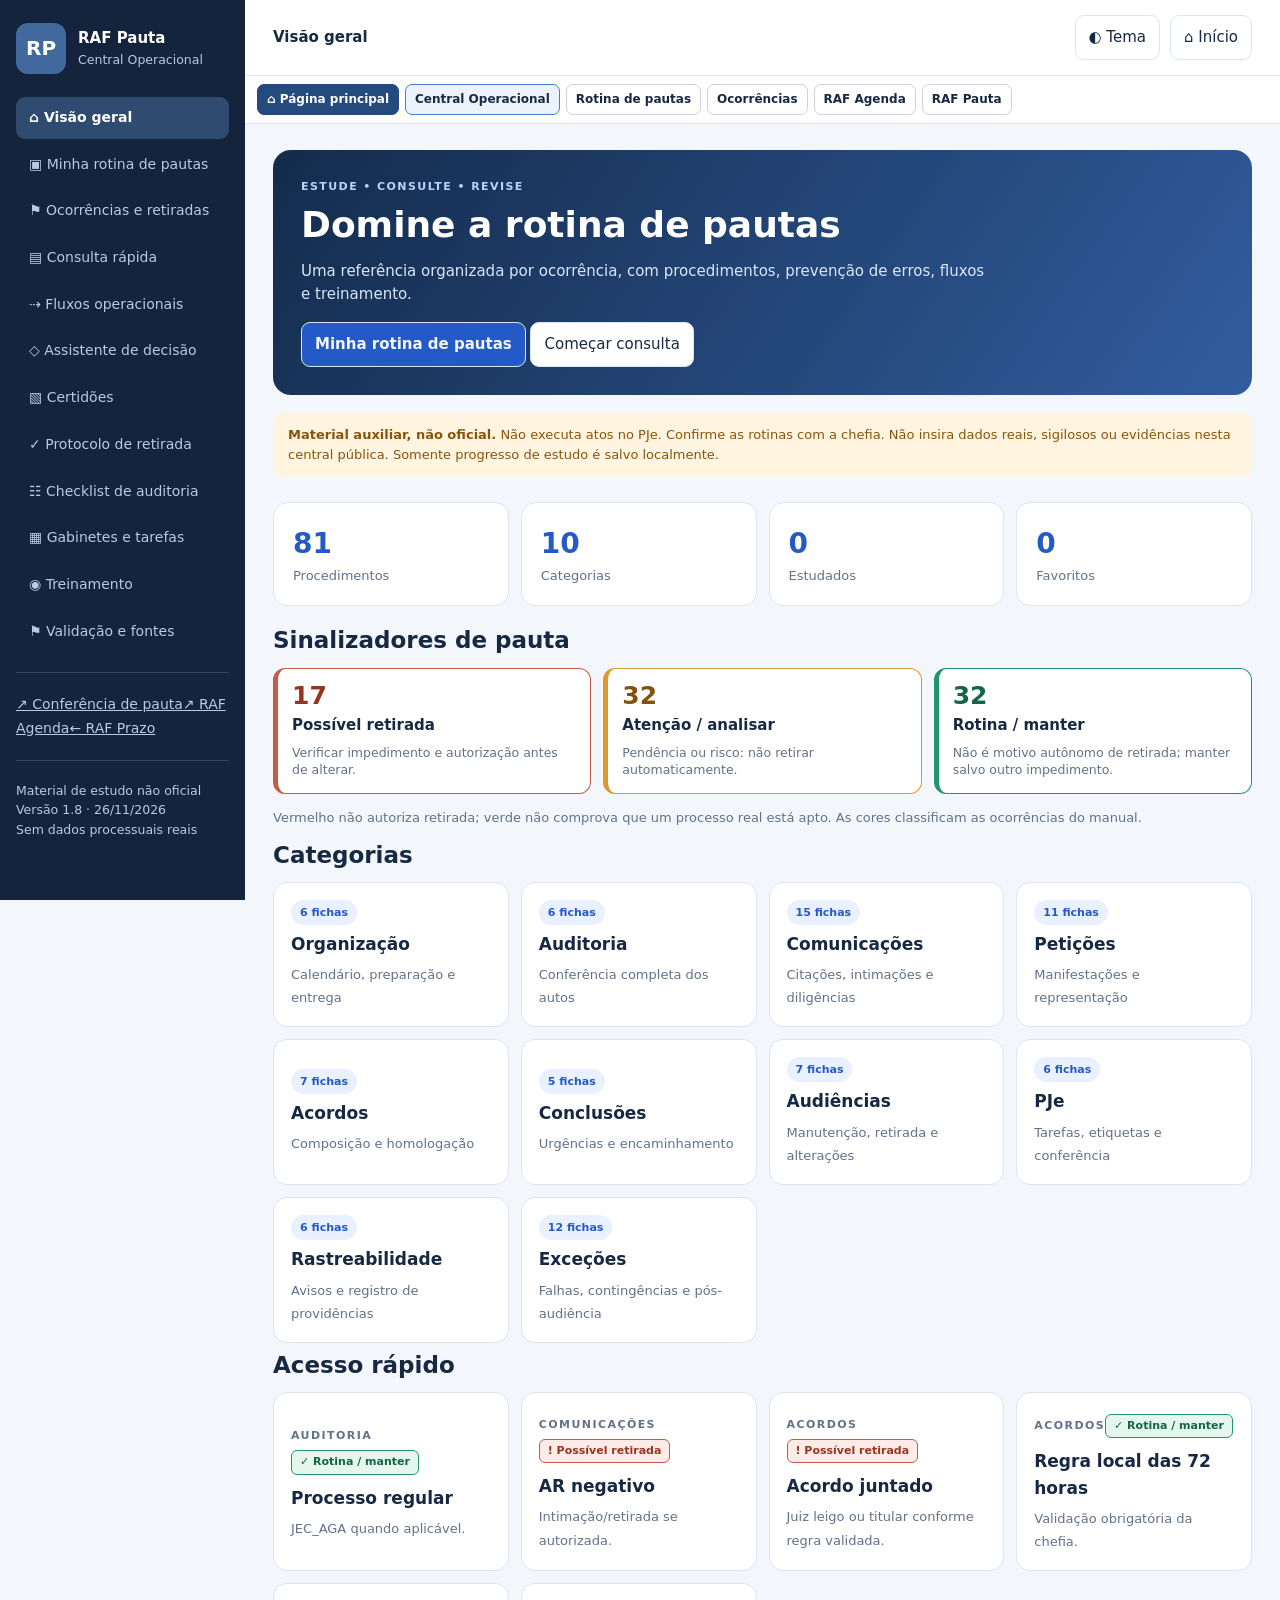
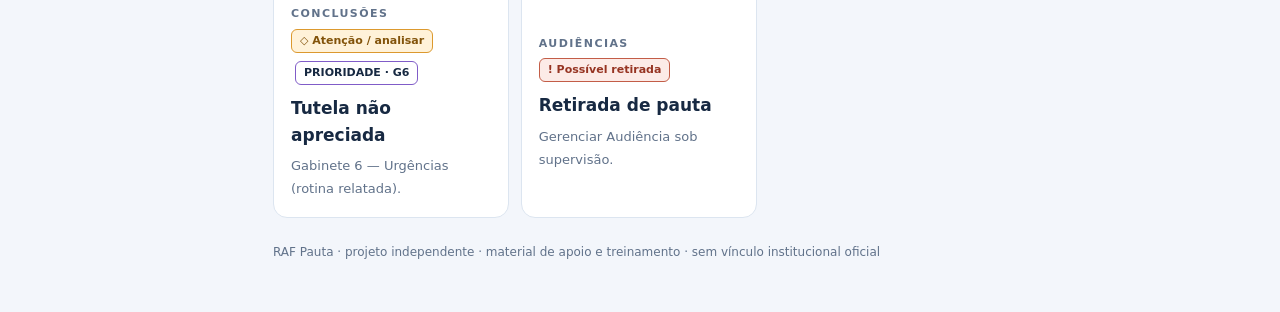
==== commit f1e1c41f: "fix: navegação clara para página principal e módulos RAF" ====
--- a/central/index.html
+++ b/central/index.html
@@ -6,7 +6,7 @@
 .dgboard{border:1px solid var(--line);border-radius:15px;background:var(--panel);margin:14px 0;padding:15px;min-width:0}.dgtools{display:flex;align-items:center;flex-wrap:wrap;gap:8px;margin:8px 0 14px}.dgtools button{font-size:13px}.dgtools button.on{background:var(--soft);border-color:var(--accent);color:var(--accent);font-weight:700}.dgcanvas{overflow:auto;max-height:76vh;border-radius:12px;border:1px solid var(--line);background-color:var(--bg);background-image:radial-gradient(var(--line) 0.8px,transparent .8px);background-size:16px 16px;padding:12px;scrollbar-width:thin}.dgcanvas svg{display:block;margin:auto;max-width:none;height:auto;color:var(--ink);font-family:system-ui,sans-serif}.dgcanvas svg text{fill:currentColor}.dgcanvas svg .edge{stroke:var(--muted);stroke-width:1.7;fill:none;stroke-linejoin:round}.dgcanvas svg .yesedge{stroke:#23956c}.dgcanvas svg .noedge{stroke:#d28b27}.dgcanvas svg .nodebox{fill:var(--panel);stroke-width:1.6}.dgcanvas svg .nodeblue{stroke:#477cd0}.dgcanvas svg .nodepurple{stroke:#805cc8}.dgcanvas svg .nodeorange{stroke:#d28b27}.dgcanvas svg .nodered{stroke:#c35d47}.dgcanvas svg .nodegreen{stroke:#23956c}.dgcanvas svg .branchlabel{font-weight:800;font-size:12px}.dgcanvas svg .yeslabel{fill:#23956c}.dgcanvas svg .nolabel{fill:#b47820}html[data-theme=dark] .dgcanvas svg .nolabel{fill:#f4bb60}html[data-theme=dark] .dgcanvas svg .yeslabel{fill:#8de6b4}.dgcanvas svg .branchmuted{opacity:.28}.dgcanvas svg .selectedpath{stroke-width:3}.dghelp{font-size:12px;color:var(--muted);margin:9px 0}.dgcaption{font-weight:700;font-size:14px;margin:0}.dgbranches{display:flex;gap:7px;flex-wrap:wrap;margin:10px 0}.dgbranches button{font-size:13px}.dgbranches button.on{border-color:var(--accent);background:var(--soft)}.dgboard[hidden],.dgsteps[hidden]{display:none!important}.dgprint{display:none}@media(max-width:520px){.dgboard{padding:9px}.dgcanvas{padding:5px;max-height:70vh}}@media print{.dgboard{border:0;padding:0}.dgcanvas{overflow:visible!important;max-height:none!important;background:white!important;border:0;padding:0}.dgcanvas svg{width:100%!important;max-width:100%!important;height:auto!important;color:#172942!important}.dgcanvas svg .nodebox{fill:white!important}.dgtools,.dgbranches,.dghelp{display:none!important}.dgprint{display:block}.dgboard[hidden],.dgsteps[hidden]{display:none!important}.dgcanvas{break-inside:avoid}}
 .why-panel{border-left:5px solid #477cd0}.why-panel.why-r{border-left-color:#c35d47}.why-panel.why-p{border-left-color:#dc992e}.why-panel.why-n{border-left-color:#23956c}.why-panel h3{margin:5px 0}.why-panel p{margin:9px 0}.daystage{margin:14px 0}.dayitem{display:grid;grid-template-columns:minmax(0,1fr) auto;align-items:center;gap:10px;border-bottom:1px solid var(--line);padding:5px 0}.dayitem:last-child{border-bottom:0}.dayitem .check{border:0}.dayitem button{font-size:12px;white-space:normal}@media(max-width:650px){.dayitem{grid-template-columns:1fr;gap:0}.dayitem button{justify-self:start;margin-left:29px;margin-bottom:6px}}
 .sig-r{--sc:#c35d47;--sb:#fcebe7;--st:#963422}.sig-p{--sc:#dc992e;--sb:#fff2d9;--st:#82530a}.sig-n{--sc:#23956c;--sb:#e4f6ee;--st:#146446}html[data-theme=dark] .sig-r{--sc:#f4a08d;--sb:#452b2b;--st:#ffb9a8}html[data-theme=dark] .sig-p{--sc:#eab65e;--sb:#46371f;--st:#ffda8c}html[data-theme=dark] .sig-n{--sc:#7dddb1;--sb:#173d31;--st:#a0efc9}
-.sig-badge,.sig-urgent{display:inline-flex;align-items:center;gap:4px;border:1px solid var(--sc);background:var(--sb);color:var(--st);border-radius:6px;padding:4px 8px;font-size:11px;font-weight:750;line-height:1.3;width:fit-content;max-width:100%;white-space:normal}.sig-urgent{border:1px solid #805cc8;background:var(--panel);color:var(--ink);margin:4px}.sig-summary{display:grid;grid-template-columns:repeat(3,minmax(0,1fr));gap:12px;margin:14px 0}.sig-summary-card{display:grid;gap:6px;padding:14px;text-align:left;border:1px solid var(--sc);background:var(--panel);border-left:5px solid var(--sc);border-radius:12px;min-width:0}.sig-summary-card strong{font-size:25px;color:var(--st);line-height:1}.sig-summary-card small{font-weight:400;color:var(--muted);line-height:1.4}.sig-filters{display:flex;gap:6px;flex-wrap:wrap;margin:10px 0}.sig-filter{font-size:12px;padding:7px 10px;white-space:normal}.sig-filter.chosen{border-color:var(--sc,var(--accent));background:var(--sb,var(--soft));color:var(--st,var(--ink));font-weight:750;box-shadow:0 0 0 1px var(--sc,var(--accent))}.sig-heading{margin:10px 0 14px;padding:10px 12px;border:1px solid var(--sc);border-radius:9px;background:var(--sb);color:var(--st)}.sig-heading p{margin:6px 0 0;font-size:13px}.sig-occ{border-left:5px solid var(--sc);margin:10px 0}.sig-occ h3{margin:10px 0 6px}.sig-safety{border-left:4px solid #805cc8;margin:14px 0}.sig-status{padding:10px;border-radius:8px;color:var(--st);background:var(--sb);font-weight:700}.result .sig-badge,.fxlist .sig-badge{display:flex;margin:4px 0}.tile .sig-badge{margin:4px 0}@media(max-width:720px){.sig-summary{grid-template-columns:1fr}.sig-summary-card{padding:10px}}@media print{.sig-filters,.sig-summary-card,.sig-safety button{display:none}}</style></head><body><div class="layout"><aside class="side" id="side"><div class="brand"><div class="logo">RP</div><div><b>RAF Pauta</b><small>Central Operacional</small></div></div><nav id="nav"></nav><hr><a href="../pauta.html">↗ Conferência de pauta</a><a href="../agenda.html">↗ RAF Agenda</a><a href="../index.html">← RAF Prazo</a><hr><small>Material de estudo não oficial<br>Versão 1.7 · 26/11/2026<br>Sem dados processuais reais</small></aside><div><header class="top"><div class="row"><button class="mobile" id="menu" aria-label="Abrir menu">☰</button><b id="section">Central Operacional</b></div><div class="row"><button id="theme" aria-label="Alternar tema">◐ Tema</button><a class="btn" href="../pauta.html">Pauta Pro</a></div></header><main class="wrap" id="main"></main></div></div><div id="toast" class="toast" role="status" hidden></div><script>
+.sig-badge,.sig-urgent{display:inline-flex;align-items:center;gap:4px;border:1px solid var(--sc);background:var(--sb);color:var(--st);border-radius:6px;padding:4px 8px;font-size:11px;font-weight:750;line-height:1.3;width:fit-content;max-width:100%;white-space:normal}.sig-urgent{border:1px solid #805cc8;background:var(--panel);color:var(--ink);margin:4px}.sig-summary{display:grid;grid-template-columns:repeat(3,minmax(0,1fr));gap:12px;margin:14px 0}.sig-summary-card{display:grid;gap:6px;padding:14px;text-align:left;border:1px solid var(--sc);background:var(--panel);border-left:5px solid var(--sc);border-radius:12px;min-width:0}.sig-summary-card strong{font-size:25px;color:var(--st);line-height:1}.sig-summary-card small{font-weight:400;color:var(--muted);line-height:1.4}.sig-filters{display:flex;gap:6px;flex-wrap:wrap;margin:10px 0}.sig-filter{font-size:12px;padding:7px 10px;white-space:normal}.sig-filter.chosen{border-color:var(--sc,var(--accent));background:var(--sb,var(--soft));color:var(--st,var(--ink));font-weight:750;box-shadow:0 0 0 1px var(--sc,var(--accent))}.sig-heading{margin:10px 0 14px;padding:10px 12px;border:1px solid var(--sc);border-radius:9px;background:var(--sb);color:var(--st)}.sig-heading p{margin:6px 0 0;font-size:13px}.sig-occ{border-left:5px solid var(--sc);margin:10px 0}.sig-occ h3{margin:10px 0 6px}.sig-safety{border-left:4px solid #805cc8;margin:14px 0}.sig-status{padding:10px;border-radius:8px;color:var(--st);background:var(--sb);font-weight:700}.result .sig-badge,.fxlist .sig-badge{display:flex;margin:4px 0}.tile .sig-badge{margin:4px 0}@media(max-width:720px){.sig-summary{grid-template-columns:1fr}.sig-summary-card{padding:10px}}@media print{.sig-filters,.sig-summary-card,.sig-safety button{display:none}}.raf-return-nav{display:flex;gap:6px;align-items:center;flex-wrap:wrap;padding:8px 12px;border-bottom:1px solid #8491a344;background:var(--panel,#fff);color:var(--ink,#172942);font:600 12px system-ui,sans-serif}.raf-return-nav a,.raf-return-nav button{display:inline-flex;align-items:center;gap:4px;white-space:nowrap;text-decoration:none;color:inherit;background:transparent;border:1px solid #8491a366;border-radius:7px;padding:7px 9px;font:inherit;line-height:1.2;cursor:pointer}.raf-return-nav .raf-return-home{background:#254b7e;color:white;border-color:#254b7e}.raf-return-nav a[aria-current="page"]{font-weight:800;border-color:#477cd0;background:#477cd018}.raf-return-nav a:focus-visible,.raf-return-nav button:focus-visible{outline:2px solid #477cd0;outline-offset:2px}@media(max-width:650px){.raf-return-nav{gap:5px;padding:7px 9px}.raf-return-nav a,.raf-return-nav button{font-size:11px;padding:6px 8px}}@media print{.raf-return-nav{display:none!important}}</style></head><body><div class="layout"><aside class="side" id="side"><div class="brand"><div class="logo">RP</div><div><b>RAF Pauta</b><small>Central Operacional</small></div></div><nav id="nav"></nav><hr><a href="../pauta.html">↗ Conferência de pauta</a><a href="../agenda.html">↗ RAF Agenda</a><a href="../index.html">← RAF Prazo</a><hr><small>Material de estudo não oficial<br>Versão 1.8 · 26/11/2026<br>Sem dados processuais reais</small></aside><div><header class="top"><div class="row"><button class="mobile" id="menu" aria-label="Abrir menu">☰</button><b id="section">Central Operacional</b></div><div class="row"><button id="theme" aria-label="Alternar tema">◐ Tema</button><a class="btn" href="../index.html" aria-label="Voltar à página principal do RAF Prazo">⌂ Início</a></div></header><nav class="raf-return-nav" aria-label="Navegação entre módulos"><a class="raf-return-home" href="../index.html">⌂ Página principal</a><a aria-current="page" href="../central/index.html">Central Operacional</a><a href="../central/index.html#rotina">Rotina de pautas</a><a href="../central/index.html#ocorrencias">Ocorrências</a><a href="../agenda.html">RAF Agenda</a><a href="../pauta.html">RAF Pauta</a></nav><main class="wrap" id="main"></main></div></div><div id="toast" class="toast" role="status" hidden></div><script>
 'use strict';
 const C=[["Organização","Calendário, preparação e entrega"],["Auditoria","Conferência completa dos autos"],["Comunicações","Citações, intimações e diligências"],["Petições","Manifestações e representação"],["Acordos","Composição e homologação"],["Conclusões","Urgências e encaminhamento"],["Audiências","Manutenção, retirada e alterações"],["PJe","Tarefas, etiquetas e conferência"],["Rastreabilidade","Avisos e registro de providências"],["Exceções","Falhas, contingências e pós-audiência"]],D=[{"id":1,"cat":0,"title":"Calendário e escala","tags":"agenda juiz leigo Dr Dra","recognize":"Compare data da audiência, sala, horário, modalidade e responsável com a escala vigente.","steps":["Consultar calendário","separar por data e sala","conferir Dr./Dra.","registrar divergências."],"dest":"Planejar; não alterar audiência.","warn":"Não confundir expediente com data da audiência.","cert":"","status":"referência"},{"id":2,"cat":0,"title":"Conferência no dia útil anterior","tags":"sexta segunda feriado","recognize":"Identifique o próximo dia útil com audiência, considerando expediente suspenso.","steps":["Na sexta, conferir segunda","antecipar em feriados","reservar revisão final."],"dest":"Organizar agenda.","warn":"Confirmar feriados e suspensão na fonte oficial.","cert":"","status":"referência"},{"id":3,"cat":0,"title":"Auditoria antecipada","tags":"relatório antecipação","recognize":"Identifique processos de futuras pautas e o lote atribuído.","steps":["Extrair relação","analisar autos","tratar pendências","programar segunda passagem."],"dest":"Controle de auditoria.","warn":"Auditoria antecipada não substitui a conferência final.","cert":"","status":"referência"},{"id":4,"cat":0,"title":"Extrair PDF da pauta","tags":"painel audiências sessões","recognize":"Conferir data, sala, modalidade, lista e total.","steps":["Painel do Usuário → Audiências e Sessões → Pauta de Audiência","aplicar filtros","gerar PDF","comparar relação."],"dest":"Consulta no PJe.","warn":"Não editar audiência pela tela de consulta.","cert":"","status":"referência"},{"id":5,"cat":0,"title":"Impressão e distribuição","tags":"entregar via juiz leigo","recognize":"Verificar versão atual, destinatário e sala.","steps":["Reconciliar números","gerar PDF final","entregar vias conforme orientação","registrar entrega","avisar mudanças posteriores."],"dest":"Distribuição interna autorizada.","warn":"Não enviar a lista por canal não autorizado.","cert":"","status":"referência"},{"id":6,"cat":0,"title":"Passagem de serviço","tags":"férias transição","recognize":"Identifique pendências herdadas, datas próximas e orientações ainda não cumpridas.","steps":["Receber lista","conferir cada item prioritário","registrar origem e horário","alinhar responsável e próxima ação."],"dest":"Chefia / supervisão.","warn":"Não atribuir responsabilidade sem comprovação.","cert":"","status":"referência"},{"id":7,"cat":1,"title":"Leitura da árvore processual","tags":"autos digitais histórico","recognize":"Conferir número, classe, fase, partes, audiência e tarefa.","steps":["Abrir autos","localizar certidão e decisão","ler documentos relevantes","verificar fatos supervenientes."],"dest":"Auditoria individual.","warn":"Não decidir pelo título do documento.","cert":"","status":"referência"},{"id":8,"cat":1,"title":"Última certidão e despacho","tags":"index ID documentos","recognize":"Identifique o alcance da certidão e as ordens posteriores.","steps":["Ler a última certidão","conferir despacho mais recente","verificar atos já cumpridos","ler fatos novos."],"dest":"Certificar apenas o fato conferido.","warn":"Não reutilizar certidão anterior sem revisão.","cert":"","status":"referência"},{"id":9,"cat":1,"title":"Representação das partes","tags":"procuração poderes","recognize":"Conferir procurações, substabelecimentos, cadastro e vínculo.","steps":["Identificar parte e advogado","conferir poderes","registrar divergência","encaminhar se necessário."],"dest":"Fluxo de representação.","warn":"Cadastro não prova regularidade de citação.","cert":"","status":"referência"},{"id":10,"cat":1,"title":"Processo regular","tags":"ok verde audiência","recognize":"Comunicações regulares, sem determinação impeditiva nem pendência relevante.","steps":["Conferir integralmente","preparar certidão","validar assinatura","conferir tarefa","manter e revisar."],"dest":"JEC_AGA quando aplicável.","warn":"Não certificar aptidão sem leitura completa.","cert":"Certifico que os presentes autos encontram-se aguardando audiência de conciliação designada.","status":"referência"},{"id":11,"cat":1,"title":"Certificação em lotes","tags":"certidões sem PAC com PAC","recognize":"Identifique a faixa atribuída e a necessidade de ato de comunicação.","steps":["Conferir cada processo","separar PAC","validar conteúdo individual","conferir juntada e tarefa","revisar lote."],"dest":"Perfil autorizado; JEC_AGA se aplicável.","warn":"Não agrupar casos diferentes nem assinar com credenciais alheias.","cert":"","status":"referência"},{"id":12,"cat":1,"title":"Segunda conferência","tags":"petição nova revisão","recognize":"Compare a pauta inicial com a atual e os eventos novos.","steps":["Reabrir pendentes e casos alterados","ler petições novas","reconciliar processo por processo","comunicar alterações."],"dest":"Revisão final.","warn":"Totais iguais não garantem listas iguais.","cert":"","status":"referência"},{"id":13,"cat":2,"title":"AR positivo","tags":"aviso recebimento","recognize":"Confira destinatário, endereço, assinatura, data, natureza da parte e ato.","steps":["Abrir imagem/documento","verificar regularidade e demais partes","certificar fato se necessário."],"dest":"Manter se processo apto.","warn":"AR positivo não implica regularidade automática.","cert":"","status":"referência"},{"id":14,"cat":2,"title":"AR negativo","tags":"mudou-se ausente desconhecido não procurado possível retirada aviso zap WhatsApp motivo data audiência","recognize":"Confira motivo da devolução, ID e eventual outra citação.","steps":["Ler devolução","Ao identificar possível retirada, comunicar individualmente no grupo de WhatsApp autorizado, com motivo objetivo, data e horário da audiência; informar que ainda está pendente, sem anunciar cancelamento.","verificar comunicação alternativa","manifestação do autor","obter autorização","executar providência","avisar retirada.","Se a retirada for autorizada e efetivada, confirmar no PJe e enviar novo aviso individual com motivo, data e horário da audiência, situação efetivada e horário do ato; registrar as duas comunicações no controle institucional. Se mantida, comunicar o desfecho."],"dest":"Intimação/retirada se autorizada.","warn":"Não confundir AR pendente com negativo.","cert":"Certifico que o feito foi retirado da pauta de audiências em face do AR negativo de index [ÍNDICE]. Fica a parte autora intimada a se manifestar sobre o AR negativo.","status":"referência"},{"id":15,"cat":2,"title":"AR de pessoa física assinado por terceiro","tags":"AR terceiro recebedor possível retirada aviso zap WhatsApp motivo data audiência","recognize":"Compare nome do destinatário com recebedor, endereço e circunstâncias.","steps":["Abrir AR","Ao identificar possível retirada, comunicar individualmente no grupo de WhatsApp autorizado, com motivo objetivo, data e horário da audiência; informar que ainda está pendente, sem anunciar cancelamento.","identificar divergência","verificar outra comunicação","certificar fato","consultar encaminhamento.","Se a retirada for autorizada e efetivada, confirmar no PJe e enviar novo aviso individual com motivo, data e horário da audiência, situação efetivada e horário do ato; registrar as duas comunicações no controle institucional. Se mantida, comunicar o desfecho."],"dest":"Gabinete 1 conforme orientação.","warn":"Não declarar nulidade nem retirar automaticamente.","cert":"Certifico que o AR de id. [ID] foi assinado por terceiros.","status":"referência"},{"id":16,"cat":2,"title":"AR de pessoa jurídica","tags":"empresa recepção terceiro possível retirada aviso zap WhatsApp motivo data audiência","recognize":"Verifique identificação do recebedor e circunstâncias da entrega.","steps":["Conferir endereço e pessoa jurídica","Ao identificar possível retirada, comunicar individualmente no grupo de WhatsApp autorizado, com motivo objetivo, data e horário da audiência; informar que ainda está pendente, sem anunciar cancelamento.","examinar recepção","verificar comunicações adicionais","consultar dúvida.","Se a retirada for autorizada e efetivada, confirmar no PJe e enviar novo aviso individual com motivo, data e horário da audiência, situação efetivada e horário do ato; registrar as duas comunicações no controle institucional. Se mantida, comunicar o desfecho."],"dest":"Manutenção ou apreciação conforme caso.","warn":"Não aplicar automaticamente a regra de pessoa física.","cert":"","status":"referência"},{"id":17,"cat":2,"title":"AR não juntado","tags":"AR pendente rastreio possível retirada aviso zap WhatsApp motivo data audiência","recognize":"Identifique expedição, postagem, retorno e eventual outro meio.","steps":["Consultar expediente e SISCOR autorizado","Ao identificar possível retirada, comunicar individualmente no grupo de WhatsApp autorizado, com motivo objetivo, data e horário da audiência; informar que ainda está pendente, sem anunciar cancelamento.","verificar retorno","registrar ausência","encaminhar pendência.","Se a retirada for autorizada e efetivada, confirmar no PJe e enviar novo aviso individual com motivo, data e horário da audiência, situação efetivada e horário do ato; registrar as duas comunicações no controle institucional. Se mantida, comunicar o desfecho."],"dest":"Gabinete 1 quando orientado.","warn":"Não certificar retorno negativo inexistente.","cert":"","status":"referência"},{"id":18,"cat":2,"title":"Mandado positivo","tags":"OJA cumprido","recognize":"Confira teor da certidão e ato efetivamente cumprido.","steps":["Abrir certidão OJA","conferir destinatário, datas e finalidade","verificar demais partes","registrar."],"dest":"Manter se apto.","warn":"Expedição não significa cumprimento.","cert":"","status":"referência"},{"id":19,"cat":2,"title":"Diligência negativa do OJA","tags":"mandado negativo oficial justiça possível retirada aviso zap WhatsApp motivo data audiência","recognize":"Leia motivo, destinatário e ID da certidão.","steps":["Verificar outras comunicações","Ao identificar possível retirada, comunicar individualmente no grupo de WhatsApp autorizado, com motivo objetivo, data e horário da audiência; informar que ainda está pendente, sem anunciar cancelamento.","conferir manifestação","obter autorização","efetivar retirada se cabível","avisar.","Se a retirada for autorizada e efetivada, confirmar no PJe e enviar novo aviso individual com motivo, data e horário da audiência, situação efetivada e horário do ato; registrar as duas comunicações no controle institucional. Se mantida, comunicar o desfecho."],"dest":"Intimar autor conforme determinação.","warn":"Só usar modelo após retirada e intimação cabíveis.","cert":"Certifico que o feito foi retirado da pauta de audiências em face de devolução de diligência negativa de index [ÍNDICE]. Fica a parte autora intimada a se manifestar sobre a certidão do OJA.","status":"referência"},{"id":20,"cat":2,"title":"Citação eletrônica confirmada","tags":"domicílio eletrônico ciência","recognize":"Confira comprovante, destinatário e prazo aplicável.","steps":["Consultar expediente","conferir confirmação e data","verificar decisão","registrar."],"dest":"Manter se apto.","warn":"Não confundir envio com ciência.","cert":"","status":"referência"},{"id":21,"cat":2,"title":"Citação eletrônica pendente","tags":"sem ciência eletrônico possível retirada aviso zap WhatsApp motivo data audiência","recognize":"Verifique se há confirmação, prazo e meio alternativo.","steps":["Consultar status","Ao identificar possível retirada, comunicar individualmente no grupo de WhatsApp autorizado, com motivo objetivo, data e horário da audiência; informar que ainda está pendente, sem anunciar cancelamento.","conferir norma e ordem aplicáveis","informar responsável","controlar pauta.","Se a retirada for autorizada e efetivada, confirmar no PJe e enviar novo aviso individual com motivo, data e horário da audiência, situação efetivada e horário do ato; registrar as duas comunicações no controle institucional. Se mantida, comunicar o desfecho."],"dest":"Apreciação ou nova comunicação autorizada.","warn":"Não presumir citação válida nem cancelamento.","cert":"","status":"referência"},{"id":22,"cat":2,"title":"Pluralidade de réus","tags":"vários réus um citado litisconsórcio possível retirada aviso zap WhatsApp motivo data audiência","recognize":"Conferir comunicação de cada réu e alcance das decisões.","steps":["Montar conferência individual","Ao identificar possível retirada, comunicar individualmente no grupo de WhatsApp autorizado, com motivo objetivo, data e horário da audiência; informar que ainda está pendente, sem anunciar cancelamento.","verificar falta de comunicação","registrar","consultar responsável.","Se a retirada for autorizada e efetivada, confirmar no PJe e enviar novo aviso individual com motivo, data e horário da audiência, situação efetivada e horário do ato; registrar as duas comunicações no controle institucional. Se mantida, comunicar o desfecho."],"dest":"Apreciação conforme caso.","warn":"Um réu citado não prova citação dos demais.","cert":"","status":"referência"},{"id":23,"cat":2,"title":"Comparecimento espontâneo","tags":"réu compareceu contestação possível retirada aviso zap WhatsApp motivo data audiência","recognize":"Identifique manifestação, representação e conteúdo.","steps":["Ler petição integral","Ao identificar possível retirada, comunicar individualmente no grupo de WhatsApp autorizado, com motivo objetivo, data e horário da audiência; informar que ainda está pendente, sem anunciar cancelamento.","conferir circunstâncias e decisão","levar questão à apreciação se necessária.","Se a retirada for autorizada e efetivada, confirmar no PJe e enviar novo aviso individual com motivo, data e horário da audiência, situação efetivada e horário do ato; registrar as duas comunicações no controle institucional. Se mantida, comunicar o desfecho."],"dest":"Gabinete competente conforme rotina.","warn":"Não declarar automaticamente suprida a citação.","cert":"","status":"referência"},{"id":24,"cat":2,"title":"Carta precatória","tags":"precatória diligência possível retirada aviso zap WhatsApp motivo data audiência","recognize":"Verifique envio, cumprimento e devolução.","steps":["Consultar expediente","Ao identificar possível retirada, comunicar individualmente no grupo de WhatsApp autorizado, com motivo objetivo, data e horário da audiência; informar que ainda está pendente, sem anunciar cancelamento.","conferir certidão","identificar pendência","comunicar prazo e audiência.","Se a retirada for autorizada e efetivada, confirmar no PJe e enviar novo aviso individual com motivo, data e horário da audiência, situação efetivada e horário do ato; registrar as duas comunicações no controle institucional. Se mantida, comunicar o desfecho."],"dest":"Providência autorizada.","warn":"Não considerar cumprida só por estar expedida.","cert":"","status":"referência"},{"id":25,"cat":2,"title":"Erro no SISCOR","tags":"erro expedição AR possível retirada aviso zap WhatsApp motivo data audiência","recognize":"Identifique o erro efetivamente comprovado.","steps":["Conferir expediente e divergência","Ao identificar possível retirada, comunicar individualmente no grupo de WhatsApp autorizado, com motivo objetivo, data e horário da audiência; informar que ainda está pendente, sem anunciar cancelamento.","registrar ID","preparar certidão","encaminhar conforme orientação.","Se a retirada for autorizada e efetivada, confirmar no PJe e enviar novo aviso individual com motivo, data e horário da audiência, situação efetivada e horário do ato; registrar as duas comunicações no controle institucional. Se mantida, comunicar o desfecho."],"dest":"Conclusão quando autorizada.","warn":"Não atribuir culpa sem comprovação.","cert":"Certifico que, compulsando o sistema SISCOR, verifiquei que houve erro na expedição da citação por AR, conforme expediente de id. [ID]. Remeto os autos à conclusão.","status":"referência"},{"id":26,"cat":2,"title":"Erro material no mandado","tags":"digitação endereço horário possível retirada aviso zap WhatsApp motivo data audiência","recognize":"Compare ordem, dados do mandado e audiência.","steps":["Identificar divergência objetiva","Ao identificar possível retirada, comunicar individualmente no grupo de WhatsApp autorizado, com motivo objetivo, data e horário da audiência; informar que ainda está pendente, sem anunciar cancelamento.","registrar ID","comunicar","avaliar retificação autorizada.","Se a retirada for autorizada e efetivada, confirmar no PJe e enviar novo aviso individual com motivo, data e horário da audiência, situação efetivada e horário do ato; registrar as duas comunicações no controle institucional. Se mantida, comunicar o desfecho."],"dest":"Servidor responsável.","warn":"Não alterar documento assinado por conta própria.","cert":"Certifico que foi constatado erro material na digitação do mandado de id. [ID], consistente em [DIVERGÊNCIA].","status":"referência"},{"id":27,"cat":2,"title":"Intimação e PAC","tags":"preparar ato comunicação expediente","recognize":"Verifique ordem, parte destinatária, modalidade e prazo.","steps":["Conferir ordem","preparar ato autorizado","validar destinatário e texto","conferir expedição e retorno."],"dest":"PAC conforme perfil e rotina.","warn":"Não afirmar intimado antes do ato correspondente.","cert":"","status":"referência"},{"id":28,"cat":3,"title":"Contestação","tags":"defesa pedido contraposto","recognize":"Leia integralmente inclusive pedidos incidentais.","steps":["Conferir representação","verificar pedido novo e decisão","manter se regular","encaminhar dúvida."],"dest":"Conhecimento conforme orientação.","warn":"Não presumir que contestação resolve a citação.","cert":"","status":"referência"},{"id":29,"cat":3,"title":"Habilitação de advogado","tags":"procuração cadastro","recognize":"Conferir instrumento, parte e eventuais pedidos cumulados.","steps":["Ler petição","validar poderes","conferir cadastro","preparar ato sob supervisão."],"dest":"Representação processual.","warn":"Não habilitar parte errada.","cert":"","status":"referência"},{"id":30,"cat":3,"title":"Desabilitação de advogado","tags":"revogação substituição","recognize":"Identifique ordem, instrumento e efeitos sobre comunicações.","steps":["Conferir documento","verificar decisão e cadastro","submeter alteração","revisar futuras intimações."],"dest":"Servidor responsável.","warn":"Não excluir vínculo sem autorização.","cert":"","status":"referência"},{"id":31,"cat":3,"title":"Substabelecimento","tags":"reserva poderes","recognize":"Conferir outorgante, substabelecido, reserva e parte.","steps":["Ler documento","comparar cadeia de poderes","conferir cadastro","encaminhar divergência."],"dest":"Representação.","warn":"Não presumir revogação.","cert":"","status":"referência"},{"id":32,"cat":3,"title":"Renúncia de advogado","tags":"patrono renúncia","recognize":"Conferir comunicação à parte e efeitos pertinentes.","steps":["Ler petição e prova","verificar decisão","comunicar impacto na audiência."],"dest":"Apreciação conforme rotina.","warn":"Não retirar automaticamente.","cert":"","status":"referência"},{"id":33,"cat":3,"title":"Desistência","tags":"pedido extinção possível retirada aviso zap WhatsApp motivo data audiência","recognize":"Identifique autor, poderes e alcance.","steps":["Ler pedido","Ao identificar possível retirada, comunicar individualmente no grupo de WhatsApp autorizado, com motivo objetivo, data e horário da audiência; informar que ainda está pendente, sem anunciar cancelamento.","verificar decisão","encaminhar para apreciação","acompanhar pauta.","Se a retirada for autorizada e efetivada, confirmar no PJe e enviar novo aviso individual com motivo, data e horário da audiência, situação efetivada e horário do ato; registrar as duas comunicações no controle institucional. Se mantida, comunicar o desfecho."],"dest":"Gabinete 1 conforme rotina.","warn":"Pedido não equivale a extinção.","cert":"","status":"referência"},{"id":34,"cat":3,"title":"Aditamento ou emenda","tags":"alteração inicial possível retirada aviso zap WhatsApp motivo data audiência","recognize":"Identifique alteração e efeitos nas comunicações.","steps":["Comparar pedidos e partes","Ao identificar possível retirada, comunicar individualmente no grupo de WhatsApp autorizado, com motivo objetivo, data e horário da audiência; informar que ainda está pendente, sem anunciar cancelamento.","conferir decisão","avaliar necessidade de ato","encaminhar.","Se a retirada for autorizada e efetivada, confirmar no PJe e enviar novo aviso individual com motivo, data e horário da audiência, situação efetivada e horário do ato; registrar as duas comunicações no controle institucional. Se mantida, comunicar o desfecho."],"dest":"Conhecimento.","warn":"Não ignorar mudança de polo ou pedido.","cert":"","status":"referência"},{"id":35,"cat":3,"title":"Pedido de desentranhamento","tags":"excluir petição possível retirada aviso zap WhatsApp motivo data audiência","recognize":"Identifique pedido e documento alvo.","steps":["Registrar os dois IDs","Ao identificar possível retirada, comunicar individualmente no grupo de WhatsApp autorizado, com motivo objetivo, data e horário da audiência; informar que ainda está pendente, sem anunciar cancelamento.","verificar decisão","preparar certidão","encaminhar.","Se a retirada for autorizada e efetivada, confirmar no PJe e enviar novo aviso individual com motivo, data e horário da audiência, situação efetivada e horário do ato; registrar as duas comunicações no controle institucional. Se mantida, comunicar o desfecho."],"dest":"Servidor ou gabinete competente.","warn":"Não desentranhar sem comando.","cert":"Certifico que, na petição de index [ID DO PEDIDO], consta pedido de desentranhamento da petição de index [ID DO DOCUMENTO].","status":"referência"},{"id":36,"cat":3,"title":"Cumprimento de desentranhamento","tags":"despacho exclusão","recognize":"Verifique ordem e documento exato.","steps":["Comparar ID","executar somente no perfil competente","confirmar resultado","certificar se cabível."],"dest":"Cumprimento autorizado.","warn":"Não excluir documento diferente.","cert":"","status":"referência"},{"id":37,"cat":3,"title":"Pedido de redesignação","tags":"adiamento remarcação possível retirada aviso zap WhatsApp motivo data audiência","recognize":"Verificar justificativa, data e decisão.","steps":["Ler pedido","Ao identificar possível retirada, comunicar individualmente no grupo de WhatsApp autorizado, com motivo objetivo, data e horário da audiência; informar que ainda está pendente, sem anunciar cancelamento.","conferir audiência","consultar tempo hábil","encaminhar","manter status até autorização.","Se a retirada for autorizada e efetivada, confirmar no PJe e enviar novo aviso individual com motivo, data e horário da audiência, situação efetivada e horário do ato; registrar as duas comunicações no controle institucional. Se mantida, comunicar o desfecho."],"dest":"Gabinete 1 conforme rotina.","warn":"Pedido não altera pauta.","cert":"","status":"referência"},{"id":38,"cat":3,"title":"Pedido de audiência virtual","tags":"modalidade link remoto possível retirada aviso zap WhatsApp motivo data audiência conclusão audiência online on-line G1","recognize":"Conferir pedido, decisão e modalidade registrada.","steps":["Localizar a petição e o ID da manifestação","Conferir data, horário, sala e modalidade atual da audiência","Verificar decisão anterior sobre o pedido","Caso pendente, preparar certidão objetiva e encaminhar à conclusão do Gabinete 1 — Conhecimento, sob orientação","Manter a audiência designada até decisão ou determinação aplicável","Ao identificar possível retirada, comunicar individualmente no grupo de WhatsApp autorizado, com motivo objetivo, data e horário da audiência; informar que ainda está pendente, sem anunciar cancelamento.","Acompanhar decisão e cumprir providência autorizada; conferir modalidade e comunicações","Se a retirada for autorizada e efetivada, confirmar no PJe e enviar novo aviso individual com motivo, data e horário da audiência, situação efetivada e horário do ato; registrar as duas comunicações no controle institucional. Se mantida, comunicar o desfecho."],"dest":"Gabinete 1 — Conhecimento, conforme rotina interna relatada e orientação da serventia.","warn":"Pedido não equivale a deferimento; conclusão não cancela a audiência. Modelo sugerido: usar somente após conferência e encaminhamento autorizado.","cert":"Certifico que, na petição de index [ÍNDICE], consta pedido de realização da audiência na modalidade virtual, estando a audiência designada para o dia [DATA]. Remeto os autos à conclusão.","status":"referência"},{"id":39,"cat":4,"title":"Acordo juntado","tags":"composição 72 horas possível retirada aviso zap WhatsApp motivo data audiência","recognize":"Conferir partes, pedidos, assinaturas, decisão e autorização.","steps":["Ler acordo","Ao identificar possível retirada, comunicar individualmente no grupo de WhatsApp autorizado, com motivo objetivo, data e horário da audiência; informar que ainda está pendente, sem anunciar cancelamento.","verificar alcance","confirmar regra local de encaminhamento","efetivar retirada se autorizada","comunicar.","Se a retirada for autorizada e efetivada, confirmar no PJe e enviar novo aviso individual com motivo, data e horário da audiência, situação efetivada e horário do ato; registrar as duas comunicações no controle institucional. Se mantida, comunicar o desfecho."],"dest":"Juiz leigo ou titular conforme regra validada.","warn":"Acordo juntado não é homologado.","cert":"","status":"referência"},{"id":40,"cat":4,"title":"Acordo homologado","tags":"sentença homologação possível retirada aviso zap WhatsApp motivo data audiência","recognize":"Identifique decisão homologatória e alcance.","steps":["Ler decisão","Ao identificar possível retirada, comunicar individualmente no grupo de WhatsApp autorizado, com motivo objetivo, data e horário da audiência; informar que ainda está pendente, sem anunciar cancelamento.","verificar comando sobre audiência","executar providência autorizada","conferir tarefa","avisar retirada.","Se a retirada for autorizada e efetivada, confirmar no PJe e enviar novo aviso individual com motivo, data e horário da audiência, situação efetivada e horário do ato; registrar as duas comunicações no controle institucional. Se mantida, comunicar o desfecho."],"dest":"Cumprir decisão.","warn":"Não cancelar audiência remanescente por acordo parcial.","cert":"","status":"referência"},{"id":41,"cat":4,"title":"Acordo parcial","tags":"alguns pedidos réus possível retirada aviso zap WhatsApp motivo data audiência","recognize":"Verifique quais partes e pedidos subsistem.","steps":["Comparar acordo e inicial","Ao identificar possível retirada, comunicar individualmente no grupo de WhatsApp autorizado, com motivo objetivo, data e horário da audiência; informar que ainda está pendente, sem anunciar cancelamento.","conferir decisão","comunicar pendências","manter até orientação.","Se a retirada for autorizada e efetivada, confirmar no PJe e enviar novo aviso individual com motivo, data e horário da audiência, situação efetivada e horário do ato; registrar as duas comunicações no controle institucional. Se mantida, comunicar o desfecho."],"dest":"Apreciação.","warn":"Não presumir extinção integral.","cert":"","status":"referência"},{"id":42,"cat":4,"title":"Regra local das 72 horas","tags":"72h leigo togado possível retirada aviso zap WhatsApp motivo data audiência","recognize":"Regra relatada: até 72h antes, leigo; mais de 72h, togado. Marco, exceções e vigência não confirmados.","steps":["Consultar responsável","Ao identificar possível retirada, comunicar individualmente no grupo de WhatsApp autorizado, com motivo objetivo, data e horário da audiência; informar que ainda está pendente, sem anunciar cancelamento.","confirmar marco de contagem e igualdade","registrar orientação","só então encaminhar.","Se a retirada for autorizada e efetivada, confirmar no PJe e enviar novo aviso individual com motivo, data e horário da audiência, situação efetivada e horário do ato; registrar as duas comunicações no controle institucional. Se mantida, comunicar o desfecho."],"dest":"Validação obrigatória da chefia.","warn":"Não automatizar regra pendente de confirmação.","cert":"","status":"validar"},{"id":43,"cat":4,"title":"Acordo com remessa ao titular","tags":"MM juiz titular possível retirada aviso zap WhatsApp motivo data audiência","recognize":"Confirme acordo, autorização de retirada e destino.","steps":["Verificar alcance","Ao identificar possível retirada, comunicar individualmente no grupo de WhatsApp autorizado, com motivo objetivo, data e horário da audiência; informar que ainda está pendente, sem anunciar cancelamento.","confirmar fluxo","efetivar retirada","certificar","conferir remessa","comunicar.","Se a retirada for autorizada e efetivada, confirmar no PJe e enviar novo aviso individual com motivo, data e horário da audiência, situação efetivada e horário do ato; registrar as duas comunicações no controle institucional. Se mantida, comunicar o desfecho."],"dest":"Juiz titular quando autorizado.","warn":"Não usar antes de efetivar os atos descritos.","cert":"Certifico que, considerando o acordo juntado, retiro o feito da pauta de audiências e remeto ao MM. Juiz Titular.","status":"referência"},{"id":44,"cat":4,"title":"Acordo com remessa ao juiz leigo","tags":"juíza leiga responsável possível retirada aviso zap WhatsApp motivo data audiência","recognize":"Confirme acordo, autorização e responsável correto.","steps":["Conferir data","Ao identificar possível retirada, comunicar individualmente no grupo de WhatsApp autorizado, com motivo objetivo, data e horário da audiência; informar que ainda está pendente, sem anunciar cancelamento.","validar destino","efetivar retirada","certificar e remeter","comunicar.","Se a retirada for autorizada e efetivada, confirmar no PJe e enviar novo aviso individual com motivo, data e horário da audiência, situação efetivada e horário do ato; registrar as duas comunicações no controle institucional. Se mantida, comunicar o desfecho."],"dest":"Juiz(a) leigo(a) quando autorizado.","warn":"Homologação é ato do magistrado competente.","cert":"Certifico que, considerando o acordo juntado, retiro o feito da pauta de audiências e remeto ao(à) Juiz(a) Leigo(a) responsável.","status":"referência"},{"id":45,"cat":4,"title":"Acordo no dia da audiência","tags":"última hora acordo possível retirada aviso zap WhatsApp motivo data audiência","recognize":"Verifique se audiência ainda não ocorreu e se pauta foi entregue.","steps":["Comunicar imediatamente equipe","Ao identificar possível retirada, comunicar individualmente no grupo de WhatsApp autorizado, com motivo objetivo, data e horário da audiência; informar que ainda está pendente, sem anunciar cancelamento.","consultar responsável","executar alteração autorizada","atualizar relação.","Se a retirada for autorizada e efetivada, confirmar no PJe e enviar novo aviso individual com motivo, data e horário da audiência, situação efetivada e horário do ato; registrar as duas comunicações no controle institucional. Se mantida, comunicar o desfecho."],"dest":"Responsável pela pauta e gabinete.","warn":"Não presumir que todos já sabem.","cert":"","status":"referência"},{"id":46,"cat":5,"title":"Tutela não apreciada","tags":"liminar urgência G6 possível retirada aviso zap WhatsApp motivo data audiência","recognize":"Identifique pedido urgente e ausência de decisão.","steps":["Ler petição e decisões","Ao identificar possível retirada, comunicar individualmente no grupo de WhatsApp autorizado, com motivo objetivo, data e horário da audiência; informar que ainda está pendente, sem anunciar cancelamento.","registrar ID","comunicar prioridade","encaminhar conforme orientação.","Se a retirada for autorizada e efetivada, confirmar no PJe e enviar novo aviso individual com motivo, data e horário da audiência, situação efetivada e horário do ato; registrar as duas comunicações no controle institucional. Se mantida, comunicar o desfecho."],"dest":"Gabinete 6 — Urgências (rotina relatada).","warn":"Tutela pendente não cancela audiência automaticamente.","cert":"","status":"referência"},{"id":47,"cat":5,"title":"Reconsideração de tutela","tags":"urgência reconsideração possível retirada aviso zap WhatsApp motivo data audiência","recognize":"Identifique decisão anterior e novo pedido.","steps":["Conferir teor e fatos novos","Ao identificar possível retirada, comunicar individualmente no grupo de WhatsApp autorizado, com motivo objetivo, data e horário da audiência; informar que ainda está pendente, sem anunciar cancelamento.","sinalizar urgência","encaminhar sob orientação.","Se a retirada for autorizada e efetivada, confirmar no PJe e enviar novo aviso individual com motivo, data e horário da audiência, situação efetivada e horário do ato; registrar as duas comunicações no controle institucional. Se mantida, comunicar o desfecho."],"dest":"Gabinete 6 conforme rotina.","warn":"Não reapreciar mérito por conta própria.","cert":"","status":"referência"},{"id":48,"cat":5,"title":"Despacho sem tempo hábil","tags":"prazo audiência próxima possível retirada aviso zap WhatsApp motivo data audiência","recognize":"Compare data, ordem, prazo e audiência.","steps":["Verificar atos pendentes","Ao identificar possível retirada, comunicar individualmente no grupo de WhatsApp autorizado, com motivo objetivo, data e horário da audiência; informar que ainda está pendente, sem anunciar cancelamento.","preparar certidão se constatado","encaminhar","controlar status.","Se a retirada for autorizada e efetivada, confirmar no PJe e enviar novo aviso individual com motivo, data e horário da audiência, situação efetivada e horário do ato; registrar as duas comunicações no controle institucional. Se mantida, comunicar o desfecho."],"dest":"Responsável / gabinete competente.","warn":"Não inventar impossibilidade sem verificar.","cert":"Certifico que não há tempo hábil para cumprimento do despacho de id. [ID], tendo em vista que a audiência está designada para o dia [DATA].","status":"referência"},{"id":49,"cat":5,"title":"Despacho pendente de cumprimento","tags":"ordem anterior possível retirada aviso zap WhatsApp motivo data audiência","recognize":"Verifique comando, prazo e situação.","steps":["Ler despacho","Ao identificar possível retirada, comunicar individualmente no grupo de WhatsApp autorizado, com motivo objetivo, data e horário da audiência; informar que ainda está pendente, sem anunciar cancelamento.","identificar atos já cumpridos","preparar providência autorizada","conferir execução.","Se a retirada for autorizada e efetivada, confirmar no PJe e enviar novo aviso individual com motivo, data e horário da audiência, situação efetivada e horário do ato; registrar as duas comunicações no controle institucional. Se mantida, comunicar o desfecho."],"dest":"Tarefa compatível.","warn":"Não ignorar comando judicial.","cert":"","status":"referência"},{"id":50,"cat":5,"title":"Abertura de conclusão","tags":"gabinete 1 conhecimento possível retirada aviso zap WhatsApp motivo data audiência","recognize":"Identifique matéria, fase, necessidade de decisão e destino.","steps":["Conferir petição e documentos","Ao identificar possível retirada, comunicar individualmente no grupo de WhatsApp autorizado, com motivo objetivo, data e horário da audiência; informar que ainda está pendente, sem anunciar cancelamento.","validar gabinete","utilizar função autorizada","conferir envio.","Se a retirada for autorizada e efetivada, confirmar no PJe e enviar novo aviso individual com motivo, data e horário da audiência, situação efetivada e horário do ato; registrar as duas comunicações no controle institucional. Se mantida, comunicar o desfecho."],"dest":"Gabinete competente.","warn":"Conclusão não altera pauta por si só.","cert":"","status":"referência"},{"id":51,"cat":6,"title":"Manter audiência","tags":"regular apto","recognize":"Conferir atos, pedidos e inexistência de impedimento.","steps":["Certificar se cabível","conferir tarefa","marcar regular","revisar antes da entrega."],"dest":"Aguardando audiência quando aplicável.","warn":"Não confundir manter com decisão judicial definitiva.","cert":"","status":"referência"},{"id":52,"cat":6,"title":"Retirada de pauta","tags":"tirar retirar cancelar WhatsApp possível retirada aviso zap WhatsApp motivo data audiência","recognize":"Identifique audiência exata, fundamento e autorização.","steps":["Conferir processo e ID","Ao identificar possível retirada, comunicar individualmente no grupo de WhatsApp autorizado, com motivo objetivo, data e horário da audiência; informar que ainda está pendente, sem anunciar cancelamento.","executar função correta","verificar status e certidão","comunicar individualmente","registrar horários","revisar pauta.","Se a retirada for autorizada e efetivada, confirmar no PJe e enviar novo aviso individual com motivo, data e horário da audiência, situação efetivada e horário do ato; registrar as duas comunicações no controle institucional. Se mantida, comunicar o desfecho."],"dest":"Gerenciar Audiência sob supervisão.","warn":"Sem autorização não retirar. Aviso não substitui PJe.","cert":"","status":"referência"},{"id":53,"cat":6,"title":"Cancelar audiência","tags":"cancelamento possível retirada aviso zap WhatsApp motivo data audiência","recognize":"Verificar determinação e audiência ainda designada.","steps":["Gerenciar Audiência","Ao identificar possível retirada, comunicar individualmente no grupo de WhatsApp autorizado, com motivo objetivo, data e horário da audiência; informar que ainda está pendente, sem anunciar cancelamento.","localizar ato","selecionar cancelar","informar motivo","confirmar sob autorização","conferir status","avisar.","Se a retirada for autorizada e efetivada, confirmar no PJe e enviar novo aviso individual com motivo, data e horário da audiência, situação efetivada e horário do ato; registrar as duas comunicações no controle institucional. Se mantida, comunicar o desfecho."],"dest":"Perfil autorizado.","warn":"Não cancelar ao confundir audiência antiga.","cert":"","status":"referência"},{"id":54,"cat":6,"title":"Redesignar audiência","tags":"nova data remarcação possível retirada aviso zap WhatsApp motivo data audiência","recognize":"Identifique ordem e horário/sala autorizados.","steps":["Localizar audiência","Ao identificar possível retirada, comunicar individualmente no grupo de WhatsApp autorizado, com motivo objetivo, data e horário da audiência; informar que ainda está pendente, sem anunciar cancelamento.","selecionar redesignar","conferir data e conflito","confirmar","verificar novas comunicações","avisar.","Se a retirada for autorizada e efetivada, confirmar no PJe e enviar novo aviso individual com motivo, data e horário da audiência, situação efetivada e horário do ato; registrar as duas comunicações no controle institucional. Se mantida, comunicar o desfecho."],"dest":"Gerenciar Audiência.","warn":"Não deixar data antiga na relação.","cert":"","status":"referência"},{"id":55,"cat":6,"title":"Designar nova audiência","tags":"marcar agendar","recognize":"Conferir ordem, modalidade, duração, sala e data.","steps":["Selecionar designação","consultar horários","confirmar sob autorização","revisar expediente e comunicações."],"dest":"Gerenciar Audiência.","warn":"Não criar duplicidade.","cert":"","status":"referência"},{"id":56,"cat":6,"title":"Converter em diligência","tags":"diligência gerenciar audiência possível retirada aviso zap WhatsApp motivo data audiência","recognize":"Conferir determinação e efeito esperado.","steps":["Identificar ato","Ao identificar possível retirada, comunicar individualmente no grupo de WhatsApp autorizado, com motivo objetivo, data e horário da audiência; informar que ainda está pendente, sem anunciar cancelamento.","validar função adequada","executar sob autorização","conferir tarefa, status e comunicação.","Se a retirada for autorizada e efetivada, confirmar no PJe e enviar novo aviso individual com motivo, data e horário da audiência, situação efetivada e horário do ato; registrar as duas comunicações no controle institucional. Se mantida, comunicar o desfecho."],"dest":"Gerenciar Audiência.","warn":"Não utilizar conversão como substituto genérico de cancelamento.","cert":"","status":"referência"},{"id":57,"cat":6,"title":"Alteração de modalidade","tags":"presencial virtual híbrida possível retirada aviso zap WhatsApp motivo data audiência","recognize":"Confirme decisão, sala e acesso.","steps":["Verificar determinação","Ao identificar possível retirada, comunicar individualmente no grupo de WhatsApp autorizado, com motivo objetivo, data e horário da audiência; informar que ainda está pendente, sem anunciar cancelamento.","ajustar pelo fluxo autorizado","conferir intimações e pauta","comunicar mudança.","Se a retirada for autorizada e efetivada, confirmar no PJe e enviar novo aviso individual com motivo, data e horário da audiência, situação efetivada e horário do ato; registrar as duas comunicações no controle institucional. Se mantida, comunicar o desfecho."],"dest":"Equipe de audiência.","warn":"Não criar link informal.","cert":"","status":"referência"},{"id":58,"cat":7,"title":"JEC_AGA","tags":"aguardando audiência","recognize":"Identifique processo apto e tarefa atual.","steps":["Conferir árvore e status","verificar certidão","mover apenas se autorizado","confirmar destino."],"dest":"Aguardando Audiência (rotina relatada).","warn":"Fluxo exato e exceções devem ser confirmados.","cert":"","status":"validar"},{"id":59,"cat":7,"title":"PEM_SCM","tags":"tarefa PEM SCM","recognize":"Identifique tarefa exatamente como aparece no PJe.","steps":["Conferir histórico e decisão","consultar responsável para significado e transição","registrar orientação."],"dest":"Validação obrigatória.","warn":"Não inferir função pela sigla.","cert":"","status":"validar"},{"id":60,"cat":7,"title":"VERE","tags":"marcador VERE","recognize":"Identifique o marcador e contexto no controle.","steps":["Conferir situação real no PJe","consultar definição da equipe","registrar orientação."],"dest":"Validação obrigatória.","warn":"Não inferir regularidade pelo marcador.","cert":"","status":"validar"},{"id":61,"cat":7,"title":"Minutar Ata de Audiência","tags":"JEC_AUD realizar audiência","recognize":"Identifique tarefa e data da sessão.","steps":["Verificar movimentação automática","conferir audiência","comunicar divergências","não mover sem orientação."],"dest":"Perfil de audiência.","warn":"Tarefa não dá autorização para presidir audiência.","cert":"","status":"referência"},{"id":62,"cat":7,"title":"Etiquetas de conhecimento","tags":"C conhecimento E/S","recognize":"Conferir fase, natureza e atribuição.","steps":["Comparar matriz vigente","verificar decisão","aplicar etiqueta somente se autorizado","revisar tarefa."],"dest":"Gabinete 1 conforme matriz relatada.","warn":"Etiqueta não gera conclusão automaticamente.","cert":"","status":"referência"},{"id":63,"cat":7,"title":"Processo na pauta e outra tarefa","tags":"tarefa divergente possível retirada aviso zap WhatsApp motivo data audiência","recognize":"Compare pauta, audiência, árvore e tarefa.","steps":["Identificar motivo da divergência","Ao identificar possível retirada, comunicar individualmente no grupo de WhatsApp autorizado, com motivo objetivo, data e horário da audiência; informar que ainda está pendente, sem anunciar cancelamento.","comunicar","corrigir apenas conforme orientação.","Se a retirada for autorizada e efetivada, confirmar no PJe e enviar novo aviso individual com motivo, data e horário da audiência, situação efetivada e horário do ato; registrar as duas comunicações no controle institucional. Se mantida, comunicar o desfecho."],"dest":"Servidor responsável.","warn":"Não mover processo apenas para ajustar visualmente a lista.","cert":"","status":"referência"},{"id":64,"cat":8,"title":"Aviso de retirada no WhatsApp","tags":"grupo aviso ciência probatória possível retirada aviso zap WhatsApp motivo data audiência","recognize":"Confirme retirada efetivada, canal autorizado e dados mínimos.","steps":["Preparar mensagem","Ao identificar possível retirada, comunicar individualmente no grupo de WhatsApp autorizado, com motivo objetivo, data e horário da audiência; informar que ainda está pendente, sem anunciar cancelamento.","avisar individualmente","registrar horário real","conferir ciência quando houver","atualizar controle institucional.","Se a retirada for autorizada e efetivada, confirmar no PJe e enviar novo aviso individual com motivo, data e horário da audiência, situação efetivada e horário do ato; registrar as duas comunicações no controle institucional. Se mantida, comunicar o desfecho."],"dest":"Grupo de trabalho autorizado.","warn":"Não divulgar sigilo; aviso não prova ausência de responsabilidade.","cert":"","status":"referência"},{"id":65,"cat":8,"title":"Aviso de pendência sem retirada","tags":"pendente permanece possível retirada aviso zap WhatsApp motivo data audiência","recognize":"Verifique se o status ainda é designado.","steps":["Comunicar ocorrência como pendência","Ao identificar possível retirada, comunicar individualmente no grupo de WhatsApp autorizado, com motivo objetivo, data e horário da audiência; informar que ainda está pendente, sem anunciar cancelamento.","indicar próximo responsável","controlar resposta","revisar status.","Se a retirada for autorizada e efetivada, confirmar no PJe e enviar novo aviso individual com motivo, data e horário da audiência, situação efetivada e horário do ato; registrar as duas comunicações no controle institucional. Se mantida, comunicar o desfecho."],"dest":"Supervisão / equipe.","warn":"Não anunciar retirada que não ocorreu.","cert":"","status":"referência"},{"id":66,"cat":8,"title":"Retirada após entrega da pauta","tags":"impresso atualização possível retirada aviso zap WhatsApp motivo data audiência","recognize":"Identifique versão entregue e destinatário.","steps":["Comunicar retirada efetiva imediatamente","Ao identificar possível retirada, comunicar individualmente no grupo de WhatsApp autorizado, com motivo objetivo, data e horário da audiência; informar que ainda está pendente, sem anunciar cancelamento.","informar alteração","atualizar cópia","registrar horários e ciência.","Se a retirada for autorizada e efetivada, confirmar no PJe e enviar novo aviso individual com motivo, data e horário da audiência, situação efetivada e horário do ato; registrar as duas comunicações no controle institucional. Se mantida, comunicar o desfecho."],"dest":"Equipe de audiência.","warn":"Não confiar apenas na pauta impressa.","cert":"","status":"referência"},{"id":67,"cat":8,"title":"Registro de evidências","tags":"ID hora autorização histórico","recognize":"Identifique fato, origem, determinação e ações reais.","steps":["Registrar no controle institucional autorizado","anotar horário de identificação, ato, aviso e ciência","manter trilha de correções."],"dest":"Controle institucional.","warn":"Não criar evidência retroativa falsa nem copiar autos para dispositivo pessoal.","cert":"","status":"referência"},{"id":68,"cat":8,"title":"Erro preexistente","tags":"falha anterior responsabilidade","recognize":"Distinguir data do documento e momento em que foi identificado.","steps":["Certificar fato objetivo","comunicar supervisor","registrar providência e eventual correção","preservar histórico autorizado."],"dest":"Chefia.","warn":"Não atribuir autoria sem prova.","cert":"","status":"referência"},{"id":69,"cat":8,"title":"Fechamento do relatório","tags":"total mantidos retirados","recognize":"Reconciliar lista inicial e final, inclusões, retiradas e mudanças.","steps":["Comparar IDs","revisar avisos","listar pendências e responsáveis","registrar entrega."],"dest":"Relatório autorizado.","warn":"Não encerrar pendência como resolvida.","cert":"","status":"referência"},{"id":70,"cat":9,"title":"Processo suspenso","tags":"sobrestamento possível retirada aviso zap WhatsApp motivo data audiência","recognize":"Conferir decisão, vigência e alcance.","steps":["Ler comando","Ao identificar possível retirada, comunicar individualmente no grupo de WhatsApp autorizado, com motivo objetivo, data e horário da audiência; informar que ainda está pendente, sem anunciar cancelamento.","verificar audiência","comunicar e cumprir alteração autorizada.","Se a retirada for autorizada e efetivada, confirmar no PJe e enviar novo aviso individual com motivo, data e horário da audiência, situação efetivada e horário do ato; registrar as duas comunicações no controle institucional. Se mantida, comunicar o desfecho."],"dest":"Gabinete 3 quando aplicável.","warn":"Não presumir suspensão por tema parecido.","cert":"","status":"referência"},{"id":71,"cat":9,"title":"Segredo de justiça","tags":"sigilo acesso","recognize":"Identifique nível de acesso e perfil autorizado.","steps":["Não abrir fora de competência","consultar supervisor","comunicar por canal permitido e mínimo necessário."],"dest":"Responsável autorizado.","warn":"Não divulgar número ou conteúdo em grupo não autorizado.","cert":"","status":"referência"},{"id":72,"cat":9,"title":"Falecimento da parte","tags":"óbito sucessão possível retirada aviso zap WhatsApp motivo data audiência","recognize":"Verifique documento e pedido de habilitação.","steps":["Identificar parte","Ao identificar possível retirada, comunicar individualmente no grupo de WhatsApp autorizado, com motivo objetivo, data e horário da audiência; informar que ainda está pendente, sem anunciar cancelamento.","conferir decisão","encaminhar apreciação","controlar pauta.","Se a retirada for autorizada e efetivada, confirmar no PJe e enviar novo aviso individual com motivo, data e horário da audiência, situação efetivada e horário do ato; registrar as duas comunicações no controle institucional. Se mantida, comunicar o desfecho."],"dest":"Gabinete competente.","warn":"Não substituir parte ou cancelar automaticamente.","cert":"","status":"referência"},{"id":73,"cat":9,"title":"Audiência duplicada","tags":"duas datas duplicidade possível retirada aviso zap WhatsApp motivo data audiência","recognize":"Compare registros, status e decisões.","steps":["Identificar qual ato é atual","Ao identificar possível retirada, comunicar individualmente no grupo de WhatsApp autorizado, com motivo objetivo, data e horário da audiência; informar que ainda está pendente, sem anunciar cancelamento.","comunicar divergência","corrigir apenas sob autorização","revisar lista.","Se a retirada for autorizada e efetivada, confirmar no PJe e enviar novo aviso individual com motivo, data e horário da audiência, situação efetivada e horário do ato; registrar as duas comunicações no controle institucional. Se mantida, comunicar o desfecho."],"dest":"Equipe de audiência.","warn":"Não excluir ambos os atos.","cert":"","status":"referência"},{"id":74,"cat":9,"title":"Processo sentenciado na pauta","tags":"sentença extinção possível retirada aviso zap WhatsApp motivo data audiência","recognize":"Leia sentença e eventuais atos remanescentes.","steps":["Verificar alcance e status","Ao identificar possível retirada, comunicar individualmente no grupo de WhatsApp autorizado, com motivo objetivo, data e horário da audiência; informar que ainda está pendente, sem anunciar cancelamento.","consultar necessidade de retirada","executar se autorizada","avisar.","Se a retirada for autorizada e efetivada, confirmar no PJe e enviar novo aviso individual com motivo, data e horário da audiência, situação efetivada e horário do ato; registrar as duas comunicações no controle institucional. Se mantida, comunicar o desfecho."],"dest":"Servidor / gabinete competente.","warn":"Não presumir que toda sentença cancela todos os atos.","cert":"","status":"referência"},{"id":75,"cat":9,"title":"Indisponibilidade do PJe","tags":"sistema fora erro possível retirada aviso zap WhatsApp motivo data audiência","recognize":"Identifique horário, escopo e status oficial.","steps":["Registrar ocorrência sem dados sensíveis","Ao identificar possível retirada, comunicar individualmente no grupo de WhatsApp autorizado, com motivo objetivo, data e horário da audiência; informar que ainda está pendente, sem anunciar cancelamento.","comunicar chefia","não confirmar atos incertos","retomar e reconciliar.","Se a retirada for autorizada e efetivada, confirmar no PJe e enviar novo aviso individual com motivo, data e horário da audiência, situação efetivada e horário do ato; registrar as duas comunicações no controle institucional. Se mantida, comunicar o desfecho."],"dest":"Contingência institucional.","warn":"Não simular movimentação concluída.","cert":"","status":"referência"},{"id":76,"cat":9,"title":"Retirada indevida","tags":"erro cancelamento possível retirada aviso zap WhatsApp motivo data audiência","recognize":"Identifique audiência, ato executado e impacto.","steps":["Avisar chefia imediatamente","Ao identificar possível retirada, comunicar individualmente no grupo de WhatsApp autorizado, com motivo objetivo, data e horário da audiência; informar que ainda está pendente, sem anunciar cancelamento.","preservar registro","obter orientação para corrigir","verificar resultado","avisar equipe.","Se a retirada for autorizada e efetivada, confirmar no PJe e enviar novo aviso individual com motivo, data e horário da audiência, situação efetivada e horário do ato; registrar as duas comunicações no controle institucional. Se mantida, comunicar o desfecho."],"dest":"Correção autorizada.","warn":"Não ocultar erro nem tentar corrigir sem orientação.","cert":"","status":"referência"},{"id":77,"cat":9,"title":"Ausência do juiz leigo","tags":"escala substituição possível retirada aviso zap WhatsApp motivo data audiência","recognize":"Confira escala, comunicação oficial e orientação.","steps":["Comunicar responsável","Ao identificar possível retirada, comunicar individualmente no grupo de WhatsApp autorizado, com motivo objetivo, data e horário da audiência; informar que ainda está pendente, sem anunciar cancelamento.","verificar substituição","atualizar pauta quando autorizado","avisar afetados.","Se a retirada for autorizada e efetivada, confirmar no PJe e enviar novo aviso individual com motivo, data e horário da audiência, situação efetivada e horário do ato; registrar as duas comunicações no controle institucional. Se mantida, comunicar o desfecho."],"dest":"Equipe de audiência.","warn":"Não escolher substituto por conta própria.","cert":"","status":"referência"},{"id":78,"cat":9,"title":"Ausência de uma das partes","tags":"revelia ausência autor","recognize":"Conferir ata, comunicações e registro do ato.","steps":["Levar fatos ao responsável","aguardar deliberação","cumprir fluxo pós-audiência."],"dest":"Juiz competente.","warn":"Não decretar revelia ou extinção.","cert":"","status":"referência"},{"id":79,"cat":9,"title":"Audiência realizada sem ata juntada","tags":"ata ausente","recognize":"Confira status e registro da sessão.","steps":["Verificar tarefa, documentos e equipe","comunicar ausência","acompanhar juntada."],"dest":"Equipe de audiência.","warn":"Não presumir que audiência não ocorreu.","cert":"","status":"referência"},{"id":80,"cat":9,"title":"Pós-audiência","tags":"ata acordo ausência próxima providência","recognize":"Conferir resultado formal e tarefa atual.","steps":["Ler ata","identificar decisão e providências","encaminhar conforme rotina","registrar pendência."],"dest":"Fluxo pós-audiência autorizado.","warn":"Não alterar resultado lançado.","cert":"","status":"referência"},{"id":81,"cat":9,"title":"Suspensão extraordinária do expediente","tags":"feriado fechamento possível retirada aviso zap WhatsApp motivo data audiência","recognize":"Confira ato oficial e orientação da chefia.","steps":["Verificar abrangência","Ao identificar possível retirada, comunicar individualmente no grupo de WhatsApp autorizado, com motivo objetivo, data e horário da audiência; informar que ainda está pendente, sem anunciar cancelamento.","identificar pautas atingidas","comunicar","executar alterações autorizadas","reconciliar.","Se a retirada for autorizada e efetivada, confirmar no PJe e enviar novo aviso individual com motivo, data e horário da audiência, situação efetivada e horário do ato; registrar as duas comunicações no controle institucional. Se mantida, comunicar o desfecho."],"dest":"Equipe e chefia.","warn":"Não cancelar por notícia informal.","cert":"","status":"referência"}];
 const $=id=>document.getElementById(id),esc=x=>String(x??'').replace(/[&<>"']/g,c=>({'&':'&amp;','<':'&lt;','>':'&gt;','"':'&quot;',"'":'&#39;'}[c])),norm=x=>String(x).normalize('NFD').replace(/[\u0300-\u036f]/g,'').toLowerCase();
@@ -41,7 +41,7 @@
 function safetyPanel(x){if(sigKey(x)==='n')return '';let m=safeMarks[x.id]||{},n=SAFE.filter((_,i)=>m[i]).length;return '<div class="panel sig-safety"><h3>Conferência de segurança antes de retirar</h3><p>Checklist temporário de estudo; não é autorização nem prova de execução.</p>'+SAFE.map((v,i)=>'<label class="check"><input type="checkbox" data-safecheck="'+x.id+':'+i+'" '+(m[i]?'checked':'')+'><span>'+esc(v)+'</span></label>').join('')+'<p class="sig-status sig-'+(n===4?'n':'p')+'" id="safe-'+x.id+'">'+safeStatus(n)+'</p>'+btn('Reiniciar verificação','sigreset',x.id)+' '+btn('Protocolo de retirada','nav','protocol')+'<p class="muted">Depois de retirada autorizada e efetivada: confirmar no PJe, avisar novamente com motivo, dia, horário da audiência e hora do ato; registrar no controle institucional.</p></div>'}
 function occItems(){let q=norm(occQuery).trim().split(/\s+/).filter(Boolean);return D.filter(x=>(occSignal==='all'||sigKey(x)===occSignal)&&q.every(w=>norm([x.title,x.tags,x.dest,REMOVALWHY[x.id].why].join(' ')).includes(w)))}
 function occList(){let e=$('occresults');if(!e)return;let ar=occItems();e.innerHTML='<p class="muted">'+ar.length+' ocorrências encontradas</p>'+ar.map(x=>'<article class="panel sig-occ sig-'+sigKey(x)+'"><div class="row between"><span class="muted">PROC '+String(x.id).padStart(2,'0')+' · '+esc(C[x.cat][0])+'</span>'+sigBadge(x)+'</div><h3>'+esc(x.title)+'</h3><p>'+esc(REMOVALWHY[x.id].why)+'</p><p class="muted">'+esc(x.dest)+' · '+esc(CERTSTATUS[CERTLINK[x.id].status])+'</p><div class="row">'+btn('Abrir procedimento','open',x.id)+btn('Ver fluxograma','flow',x.id)+'</div></article>').join('')+(ar.length?'':'<p>Nenhuma ocorrência encontrada.</p>')}
-function occView(){return '<div class="fxhead"><div class="eyebrow" style="color:#b9d2fa">RAF • TRIAGEM DE PAUTAS / v1.7</div><h1>Ocorrências e retiradas</h1><p>Identifique o tipo de ocorrência, compreenda o motivo e confirme a providência.</p></div>'+notice+sigOverview()+'<div class="panel"><input class="search" id="occsearch" placeholder="Buscar AR, acordo, tutela, OJA…" value="'+esc(occQuery)+'">'+sigFilters('occ',occSignal)+'</div><div id="occresults"></div>'+communicationRule}
+function occView(){return '<div class="fxhead"><div class="eyebrow" style="color:#b9d2fa">RAF • TRIAGEM DE PAUTAS / v1.8</div><h1>Ocorrências e retiradas</h1><p>Identifique o tipo de ocorrência, compreenda o motivo e confirme a providência.</p></div>'+notice+sigOverview()+'<div class="panel"><input class="search" id="occsearch" placeholder="Buscar AR, acordo, tutela, OJA…" value="'+esc(occQuery)+'">'+sigFilters('occ',occSignal)+'</div><div id="occresults"></div>'+communicationRule}
 function whyPanel(x){let j=REMOVALWHY[x.id];return '<section class="panel why-panel why-'+j.k+'"><div class="row between"><h3>Por que retirar ou manter a audiência?</h3><span class="tag '+(j.k==='n'?'':'pending')+'">'+esc(WHY_LABEL[j.k])+'</span></div><p>'+esc(j.why)+'</p><p class="muted"><b>Antes de alterar:</b> conferir o fato, documento/ID, data e horário, decisão ou rotina autorizada e eventual outra comunicação. Se houver risco concreto, avisar individualmente no WhatsApp autorizado com motivo, dia e horário; após retirada efetiva, confirmar em novo aviso. A justificativa é explicação operacional, não autorização judicial.</p></section>'}
 function linkedCerts(x){let l=CERTLINK[x.id],ms=l.ids.map(id=>CERTCAT.find(m=>m.id===id));return '<section class="panel" style="margin:14px 0"><div class="row between"><h3>Certidões aplicáveis ao procedimento</h3><span class="tag '+(l.status==='missing'?'pending':'')+'">'+esc(CERTSTATUS[l.status])+'</span></div><p>'+esc(l.note)+'</p>'+ms.map(certCard).join('')+'<p class="muted">Modelo fornecido indica origem no catálogo, não aprovação institucional. Confira os fatos, complete os campos e observe a supervisão. Não declare retirada, intimação, remessa ou ato ainda não efetuado.</p></section>'}
 function allCerts(){let used=Object.values(CERTLINK).filter(v=>v.ids.length).length;return header('Central de certidões','Catálogo cruzado com os 81 procedimentos; modelos fornecidos e sugestões identificados.')+notice+'<div class="panel"><b>'+CERTCAT.length+' modelos reutilizados · '+used+' procedimentos com modelos vinculados · 81 fichas revisadas</b><p>O modelo “OK para audiência” do RAF Pauta está sem texto cadastrado. A diligência negativa com índice fixo foi substituída pela variante editável já existente. Não se trata de aprovação da chefia.</p></div>'+CERTCAT.map(m=>certCard(m)+'<div class="row" style="margin-bottom:15px">'+D.filter(x=>CERTLINK[x.id].ids.includes(m.id)).map(x=>btn(x.title,'open',x.id)).join('')+'</div>').join('')}
@@ -58,7 +58,7 @@
 function dayReset(){dayChecks[dayMode]={}}
 function dayTotal(){let p=DAYPLANS[dayMode],total=p.reduce((a,g)=>a+g.items.length,0),done=p.reduce((a,g,i)=>a+g.items.filter((_,j)=>dayChecks[dayMode][i+'-'+j]).length,0);return {total,done}}
 function dayUpdate(){let t=dayTotal(),n=$('daycount'),b=$('daybar');if(n)n.textContent=t.done+' de '+t.total+' etapas do roteiro';if(b)b.style.width=(100*t.done/t.total)+'%'}
-function dailyView(){let t=dayTotal();return '<div class="fxhead"><div class="eyebrow" style="color:#b9d2fa">RAF • CENTRAL DO EXPEDIENTE / v1.7</div><h1>Minha rotina de pautas</h1><p>Guia diário para o expediente de 13h às 18h. Consulte a agenda para saber as datas e salas reais, depois siga a rotina correspondente.</p><div class="fxstats"><span class="fxpill">Segunda a sexta</span><span class="fxpill">13h–18h</span><span class="fxpill">Conferência + auditoria + entrega</span></div></div>'+notice+sigOverview()+'<div class="panel"><h3>1. Qual é o trabalho de hoje?</h3><p>Consulte a RAF Agenda antes de escolher. Bata a pauta no dia útil anterior à audiência; para audiência de segunda, confira na sexta, salvo feriado, recesso ou orientação diferente. Nos demais expedientes, faça auditoria antecipada. Não presuma que toda terça a sexta tenha pauta.</p><div class="row"><a class="btn primary" href="../agenda.html">Abrir RAF Agenda — datas e salas</a><a class="btn" href="../pauta.html">Abrir RAF Pauta Pro</a></div><div class="row" style="margin-top:13px">'+btn('Hoje vou bater a pauta','daymode','pauta',dayMode==='pauta'?'primary':'')+btn('Hoje vou auditar processos','daymode','auditoria',dayMode==='auditoria'?'primary':'')+'</div><p class="muted">Se não houver expediente, não execute a rotina; confirme calendário e escala. Horários abaixo são sugestão de organização, não norma institucional.</p></div><div class="panel"><h3>2. Roteiro de '+(dayMode==='pauta'?'conferência de pauta':'auditoria antecipada')+'</h3><div id="daycount" class="muted">'+t.done+' de '+t.total+' etapas do roteiro</div><div class="fxbar"><i id="daybar" style="width:'+100*t.done/t.total+'%"></i></div><p class="muted">Marcações temporárias desta página para orientar a conferência. Para manter registros do expediente, utilize a RAF Agenda em ambiente autorizado. Não são prova de execução no PJe.</p>'+btn('Reiniciar roteiro','dayreset')+'</div>'+DAYPLANS[dayMode].map((g,i)=>'<section class="panel daystage" style="border-left:5px solid '+g.color+'"><div class="row"><span class="tag">'+esc(g.time)+'</span><h3 style="margin:0">'+esc(g.name)+'</h3></div>'+g.items.map((v,j)=>'<div class="dayitem"><label class="check"><input type="checkbox" data-daycheck="'+i+'-'+j+'" '+(dayChecks[dayMode][i+'-'+j]?'checked':'')+'><span>'+esc(v[0])+'</span></label>'+btn('Ver tutorial / certidão','open',v[1])+'</div>').join('')+'</section>').join('')+communicationRule+'<div class="panel"><h3>3. Atalhos das ocorrências mais comuns</h3><div class="grid">'+[10,14,15,19,25,26,38,39,46,48,52,69].map(i=>card(find(i))).join('')+'</div></div>'}
+function dailyView(){let t=dayTotal();return '<div class="fxhead"><div class="eyebrow" style="color:#b9d2fa">RAF • CENTRAL DO EXPEDIENTE / v1.8</div><h1>Minha rotina de pautas</h1><p>Guia diário para o expediente de 13h às 18h. Consulte a agenda para saber as datas e salas reais, depois siga a rotina correspondente.</p><div class="fxstats"><span class="fxpill">Segunda a sexta</span><span class="fxpill">13h–18h</span><span class="fxpill">Conferência + auditoria + entrega</span></div></div>'+notice+sigOverview()+'<div class="panel"><h3>1. Qual é o trabalho de hoje?</h3><p>Consulte a RAF Agenda antes de escolher. Bata a pauta no dia útil anterior à audiência; para audiência de segunda, confira na sexta, salvo feriado, recesso ou orientação diferente. Nos demais expedientes, faça auditoria antecipada. Não presuma que toda terça a sexta tenha pauta.</p><div class="row"><a class="btn primary" href="../agenda.html">Abrir RAF Agenda — datas e salas</a><a class="btn" href="../pauta.html">Abrir RAF Pauta Pro</a></div><div class="row" style="margin-top:13px">'+btn('Hoje vou bater a pauta','daymode','pauta',dayMode==='pauta'?'primary':'')+btn('Hoje vou auditar processos','daymode','auditoria',dayMode==='auditoria'?'primary':'')+'</div><p class="muted">Se não houver expediente, não execute a rotina; confirme calendário e escala. Horários abaixo são sugestão de organização, não norma institucional.</p></div><div class="panel"><h3>2. Roteiro de '+(dayMode==='pauta'?'conferência de pauta':'auditoria antecipada')+'</h3><div id="daycount" class="muted">'+t.done+' de '+t.total+' etapas do roteiro</div><div class="fxbar"><i id="daybar" style="width:'+100*t.done/t.total+'%"></i></div><p class="muted">Marcações temporárias desta página para orientar a conferência. Para manter registros do expediente, utilize a RAF Agenda em ambiente autorizado. Não são prova de execução no PJe.</p>'+btn('Reiniciar roteiro','dayreset')+'</div>'+DAYPLANS[dayMode].map((g,i)=>'<section class="panel daystage" style="border-left:5px solid '+g.color+'"><div class="row"><span class="tag">'+esc(g.time)+'</span><h3 style="margin:0">'+esc(g.name)+'</h3></div>'+g.items.map((v,j)=>'<div class="dayitem"><label class="check"><input type="checkbox" data-daycheck="'+i+'-'+j+'" '+(dayChecks[dayMode][i+'-'+j]?'checked':'')+'><span>'+esc(v[0])+'</span></label>'+btn('Ver tutorial / certidão','open',v[1])+'</div>').join('')+'</section>').join('')+communicationRule+'<div class="panel"><h3>3. Atalhos das ocorrências mais comuns</h3><div class="grid">'+[10,14,15,19,25,26,38,39,46,48,52,69].map(i=>card(find(i))).join('')+'</div></div>'}
 function render(){ $('section').textContent=NAV.find(x=>x[0]===view)?.[1].slice(2)||'Central';$('nav').innerHTML=NAV.map(n=>'<button data-act="nav" data-val="'+n[0]+'" class="'+(n[0]===view?'active':'')+'">'+esc(n[1])+'</button>').join('');let content='';switch(view){
 case 'home':{let count=D.filter(x=>saved.seen[x.id]).length;content='<div class="hero"><div class="eyebrow">Estude • consulte • revise</div><h1>Domine a rotina de pautas</h1><p>Uma referência organizada por ocorrência, com procedimentos, prevenção de erros, fluxos e treinamento.</p>'+btn('Minha rotina de pautas','nav','daily','primary')+' '+btn('Começar consulta','nav','library')+'</div>'+notice+'<div class="grid">'+[['Procedimentos',D.length],['Categorias',C.length],['Estudados',count],['Favoritos',D.filter(x=>saved.fav[x.id]).length]].map(x=>'<div class="panel"><div class="stat">'+x[1]+'</div><div class="muted">'+x[0]+'</div></div>').join('')+'</div><h2>Sinalizadores de pauta</h2>'+sigOverview()+'<h2>Categorias</h2><div class="grid">'+C.map((c,i)=>'<button class="tile" data-act="category" data-val="'+i+'"><span class="tag">'+D.filter(x=>x.cat===i).length+' fichas</span><strong>'+esc(c[0])+'</strong><span class="muted">'+esc(c[1])+'</span></button>').join('')+'</div><h2>Acesso rápido</h2><div class="grid">'+D.filter(x=>['AR negativo','Retirada de pauta','Tutela não apreciada','Acordo juntado','Processo regular','Regra local das 72 horas'].includes(x.title)).map(card).join('')+'</div>';break}
 case 'occ':content=occView();break;
@@ -71,7 +71,7 @@
 case 'audit':content=header('Checklist de auditoria','Checklist de estudo, reiniciado ao mudar de seção; não constitui registro institucional.')+communicationRule+checkPanel(audit,'Conferência do expediente')+'<div class="panel"><h3>Organização sugerida</h3><p>13h–13h30: preparar; 13h30–15h30: auditar; 15h30–16h30: providências; 16h30–17h30: revisar; 17h30–18h: entregar e registrar. Ajuste conforme carga e orientação.</p><p>Sexta-feira: conferir segunda-feira. Antecipar em feriados. Nos demais expedientes, auditoria antecipada.</p></div>';break;
 case 'gab':content=header('Gabinetes e tarefas','Matriz relatada no treinamento, sujeita a confirmação da chefia.')+notice+'<div class="panel">'+gab.map((g,i)=>'<div class="row" style="padding:10px;border-bottom:1px solid var(--line)"><span class="tag">G'+(i+1)+'</span><b>'+esc(g)+'</b></div>').join('')+'</div><h2>Tarefas e marcadores</h2><div class="grid">'+D.filter(x=>x.cat===7).map(card).join('')+'</div>';break;
 case 'quiz':content=header('Treinamento operacional','Casos de estudo gerados a partir das fichas; não são ocorrências reais.')+'<div class="panel"><div class="row between"><select id="quizcat"><option value="-1">Todas as categorias</option>'+C.map((c,i)=>'<option value="'+i+'" '+(quizMode===i?'selected':'')+'>'+esc(c[0])+'</option>').join('')+'</select>'+btn('Reiniciar sessão','resetquiz')+'</div><div id="quizdetail">'+quizHtml()+'</div></div>';break;
-case 'validation':content=header('Validação e fontes','Base de apoio construída a partir do material de treinamento e dos procedimentos relatados. Não equivale a normativo vigente.')+notice+'<div class="panel"><h2>Pontos críticos para validar</h2>'+D.filter(x=>x.status==='validar').map(x=>'<p><b>'+esc(x.title)+'</b> — '+esc(x.warn)+' '+btn('Consultar','open',x.id)+'</p>').join('')+'<p>Confirmar também: retiradas previamente autorizadas, atos de assinatura e PAC, destinatários da comunicação, procedimentos no dia da audiência, feriados, escala e exceções.</p></div><div class="panel"><h2>Referências de estudo</h2><p>Manual Operacional do Estagiário, edição de 15/10/2026, seção P, pp. 56–64; edição de 10/11/2026, 113 páginas, seção P, pp. 65–77; modelos de certidões relatados posteriormente. Material não oficial e não reproduzido integralmente no site.</p><p>Para fundamentação jurídica, consultar o texto vigente da <a href="https://www.planalto.gov.br/ccivil_03/leis/l9099.htm" target="_blank" rel="noopener">Lei 9.099/1995</a>, o <a href="https://www.planalto.gov.br/ccivil_03/_ato2015-2018/2015/lei/l13105.htm" target="_blank" rel="noopener">CPC</a> e os manuais e atos oficiais do TJRJ. Nenhuma ficha substitui decisão ou orientação atual.</p><p>Versão 1.7 · 26/11/2026. Nenhum procedimento foi certificado como aprovado individualmente pela chefia nesta implementação.</p></div>';break}
+case 'validation':content=header('Validação e fontes','Base de apoio construída a partir do material de treinamento e dos procedimentos relatados. Não equivale a normativo vigente.')+notice+'<div class="panel"><h2>Pontos críticos para validar</h2>'+D.filter(x=>x.status==='validar').map(x=>'<p><b>'+esc(x.title)+'</b> — '+esc(x.warn)+' '+btn('Consultar','open',x.id)+'</p>').join('')+'<p>Confirmar também: retiradas previamente autorizadas, atos de assinatura e PAC, destinatários da comunicação, procedimentos no dia da audiência, feriados, escala e exceções.</p></div><div class="panel"><h2>Referências de estudo</h2><p>Manual Operacional do Estagiário, edição de 15/10/2026, seção P, pp. 56–64; edição de 10/11/2026, 113 páginas, seção P, pp. 65–77; modelos de certidões relatados posteriormente. Material não oficial e não reproduzido integralmente no site.</p><p>Para fundamentação jurídica, consultar o texto vigente da <a href="https://www.planalto.gov.br/ccivil_03/leis/l9099.htm" target="_blank" rel="noopener">Lei 9.099/1995</a>, o <a href="https://www.planalto.gov.br/ccivil_03/_ato2015-2018/2015/lei/l13105.htm" target="_blank" rel="noopener">CPC</a> e os manuais e atos oficiais do TJRJ. Nenhuma ficha substitui decisão ou orientação atual.</p><p>Versão 1.8 · 26/11/2026. Nenhum procedimento foi certificado como aprovado individualmente pela chefia nesta implementação.</p></div>';break}
 $('main').innerHTML=content+'<footer>RAF Pauta · projeto independente · material de apoio e treinamento · sem vínculo institucional oficial</footer>';if(view==='occ')occList();if(view==='library')drawLibrary();if(view==='flows')fxNav();if(view==='decision')drawDecision();if(['protocol','audit'].includes(view))updateCheck();}
 function drawLibrary(){let arr=visible();if(!arr.some(x=>x.id===id)&&arr.length)id=arr[0].id;$('results').innerHTML='<div class="eyebrow">'+arr.length+' fichas</div>'+arr.map(x=>'<button class="result '+(id===x.id?'active':'')+'" data-act="detail" data-val="'+x.id+'"><b>'+esc(x.title)+'</b>'+sigBadge(x)+'<small>'+esc(C[x.cat][0])+'</small></button>').join('');if(!arr.length){$('detail').innerHTML='<p>Nenhuma ficha encontrada. Tente outro termo ou categoria.</p>';return}let x=find(id);$('detail').innerHTML='<div class="row between"><span class="tag">Ficha '+String(x.id).padStart(2,'0')+'</span><span class="tag '+(x.status==='validar'?'pending':'')+'">'+(x.status==='validar'?'Validação obrigatória':'Referência de estudo')+'</span></div><h2>'+esc(x.title)+'</h2>'+sigHeading(x)+'<h3>Como reconhecer</h3><p>'+esc(x.recognize)+'</p><h3>Passo a passo</h3><ol class="steps">'+x.steps.map(s=>'<li>'+esc(s)+'</li>').join('')+'</ol><h3>Encaminhamento</h3><p>'+esc(x.dest)+'</p><div class="notice"><b>Cuidado:</b> '+esc(x.warn)+'</div>'+whyPanel(x)+safetyPanel(x)+linkedCerts(x)+communicationRule+'<div class="row">'+btn(saved.fav[x.id]?'★ Favorito':'☆ Favoritar','favorite',x.id)+btn(saved.seen[x.id]?'✓ Estudado':'Marcar estudado','seen',x.id)+btn('Ver fluxo','flow',x.id)+btn('Protocolo de retirada','nav','protocol')+'</div>'}
 
@@ -81,7 +81,7 @@
 function fxClear(){fxChecks={};fxDecision=null}
 function fxItems(){let q=norm(fxQuery).trim().split(/\s+/).filter(Boolean);return D.filter(x=>(fxSignal==='all'||sigKey(x)===fxSignal)&&(fxCat<0||x.cat===fxCat)&&q.every(w=>norm([x.title,x.tags,C[x.cat][0],x.dest].join(' ')).includes(w)))}
 function fxNav(){let e=$('fxlist');if(!e)return;let ar=fxItems();e.innerHTML='<p class="muted">'+ar.length+' procedimentos</p>'+ar.map(x=>'<button class="'+(id===x.id?'active':'')+'" data-act="fxselect" data-val="'+x.id+'"><span class="num">'+String(x.id).padStart(2,'0')+'</span><span>'+esc(x.title)+sigBadge(x)+'</span></button>').join('')+(ar.length?'':'<p class="muted">Nenhum resultado. Altere os filtros.</p>')}
-function fxView(){return '<div class="fxhead"><div class="eyebrow" style="color:#b9d2fa">RAF • PROCESS MANAGEMENT / v1.7</div><h1>Fluxos operacionais</h1><p>Localize uma ocorrência, visualize o caminho no PJe, compare decisões e acompanhe as etapas de conferência.</p><div class="fxstats"><span class="fxpill">'+D.length+' fluxos</span><span class="fxpill">10 categorias</span><span class="fxpill">Roteiro + decisão + controle</span></div></div>'+notice+'<div class="fxlegend">'+FXALL.map((v,i)=>'<span><i class="dot" style="--f:'+['#477cd0','#dc992e','#805cc8','#c35d47','#23956c'][i]+'"></i>'+esc(v[1])+'</span>').join('')+'</div><div class="fxlayout"><aside class="panel fxnav"><h3>Biblioteca de processos</h3><button data-act="fxgeneral" style="width:100%;margin-bottom:10px">⇢ Fluxo geral da pauta</button><input class="search" id="fxsearch" placeholder="Buscar AR, acordo, on-line…" value="'+esc(fxQuery)+'" aria-label="Pesquisar fluxos"><select id="fxcat" aria-label="Filtrar categoria"><option value="-1">Todas as categorias</option>'+C.map((c,i)=>'<option value="'+i+'" '+(fxCat===i?'selected':'')+'>'+esc(c[0])+'</option>').join('')+'</select>'+sigFilters('fx',fxSignal)+'<div class="fxlist" id="fxlist"></div></aside><section class="fxbody" id="flowdetail">'+flowDetail()+'</section></div>'}
+function fxView(){return '<div class="fxhead"><div class="eyebrow" style="color:#b9d2fa">RAF • PROCESS MANAGEMENT / v1.8</div><h1>Fluxos operacionais</h1><p>Localize uma ocorrência, visualize o caminho no PJe, compare decisões e acompanhe as etapas de conferência.</p><div class="fxstats"><span class="fxpill">'+D.length+' fluxos</span><span class="fxpill">10 categorias</span><span class="fxpill">Roteiro + decisão + controle</span></div></div>'+notice+'<div class="fxlegend">'+FXALL.map((v,i)=>'<span><i class="dot" style="--f:'+['#477cd0','#dc992e','#805cc8','#c35d47','#23956c'][i]+'"></i>'+esc(v[1])+'</span>').join('')+'</div><div class="fxlayout"><aside class="panel fxnav"><h3>Biblioteca de processos</h3><button data-act="fxgeneral" style="width:100%;margin-bottom:10px">⇢ Fluxo geral da pauta</button><input class="search" id="fxsearch" placeholder="Buscar AR, acordo, on-line…" value="'+esc(fxQuery)+'" aria-label="Pesquisar fluxos"><select id="fxcat" aria-label="Filtrar categoria"><option value="-1">Todas as categorias</option>'+C.map((c,i)=>'<option value="'+i+'" '+(fxCat===i?'selected':'')+'>'+esc(c[0])+'</option>').join('')+'</select>'+sigFilters('fx',fxSignal)+'<div class="fxlist" id="fxlist"></div></aside><section class="fxbody" id="flowdetail">'+flowDetail()+'</section></div>'}
 function lane(cls,n,title,body){return '<section class="fxlane '+cls+'"><div class="phase">'+esc(n)+'</div><h3>'+esc(title)+'</h3>'+body+'</section>'}
 function connector(){return '<div class="fxconnector" aria-hidden="true">↓</div>'}
 function fxRoute(r){return '<div class="fxroute">'+FXROUTES[r].map((v,i)=>(i?'<i>›</i>':'')+'<span>'+esc(v)+'</span>').join('')+'</div><p class="muted">'+esc(FXNOTES[r])+'</p>'}
@@ -118,5 +118,6 @@
 document.addEventListener('click',e=>{let b=e.target.closest('[data-act]');if(!b)return;let a=b.dataset.act,v=b.dataset.val;switch(a){case'nav':go(v);break;case'sigopen':occSignal=v;occQuery='';go('occ');break;case'sigfilter':{let [place,k]=v.split(':');if(!['all','r','p','n'].includes(k))break;if(place==='occ')occSignal=k;if(place==='lib')libSignal=k;if(place==='fx'){fxSignal=k;let ar=fxItems();if(ar.length&&!ar.some(x=>x.id===id)){id=ar[0].id;fxClear();dgChoice='all'}}render();break}case'sigreset':delete safeMarks[v];if(view==='library')drawLibrary();else if(view==='flows')dgRender();else if(view==='decision')drawDecision();break;case'daymode':if(DAYPLANS[v]){dayMode=v;render()}break;case'dayreset':dayReset();render();break;case'category':libSignal='all';cat=Number(v);query='';onlyFav=false;go('library');break;case'open':libSignal='all';id=Number(v);cat=-1;query='';onlyFav=false;go('library');break;case'detail':id=Number(v);drawLibrary();if(innerWidth<801)$('detail').scrollIntoView({block:'start'});break;case'copy':copy(v);break;case'favorite':saved.fav[v]=!saved.fav[v];save();drawLibrary();break;case'seen':saved.seen[v]=!saved.seen[v];save();drawLibrary();break;case'flow':fxSignal='all';id=Number(v);fxCat=-1;fxQuery='';go('flows');break;case'fxselect':id=Number(v);dgChoice='all';fxClear();$('flowdetail').innerHTML=flowDetail();fxNav();if(innerWidth<1001)$('flowdetail').scrollIntoView({block:'start'});break;case'fxgeneral':dgChoice='all';fxClear();$('flowdetail').innerHTML=fxGeneral();break;case'fxbranch':fxDecision=v;$('flowdetail').innerHTML=flowDetail();break;case'fxreset':fxClear();$('flowdetail').innerHTML=flowDetail();break;case'fxnext':fxSignal='all';id=id%D.length+1;fxCat=-1;fxQuery='';fxClear();render();break;case'fxprint':window.print();break;case'dgmode':dgMode=v;dgRender();break;case'dgbranch':dgChoice=v;dgRender();break;case'dgzoom':{let canvas=$('dgcanvas');if(v==='fit')dgZoom=Math.max(.28,Math.min(1,((canvas?.clientWidth||650)-24)/940));else dgZoom=Math.max(.3,Math.min(2,dgZoom+(v==='in'?.15:-.15)));if(canvas)canvas.innerHTML=dgCurrent();if($('dgzoomlabel'))$('dgzoomlabel').textContent=Math.round(dgZoom*100)+'%';break}case'dgprint':{let old=dgMode;dgMode='diagram';dgRender();window.print();dgMode=old;dgRender();break}case'resetcheck':check={};render();break;case'decisionanswer':$('answerflow').innerHTML=v==='yes'?'<div class="notice">Confirme autorização e ato correto, verifique o resultado no PJe. Se houver possível retirada, avise com motivo, dia e horário da audiência; após efetivação, confirme em novo aviso e registre.</div>'+btn('Abrir protocolo','nav','protocol'):'<div class="notice">Mantenha o status até orientação. Se houver possível retirada, avise no grupo autorizado com motivo, dia e horário da audiência, sem afirmar retirada.</div>';break;case'quizanswer':if(answered!==null)return;let x=quizSet()[qa%quizSet().length];answered=Number(v);saved.answers[x.id]=answered===(3-x.id%3)%3;save();$('quizdetail').innerHTML=quizHtml();break;case'nextquiz':qa=(qa+1)%quizSet().length;answered=null;$('quizdetail').innerHTML=quizHtml();break;case'resetquiz':qa=0;answered=null;$('quizdetail').innerHTML=quizHtml();break}});
 document.addEventListener('input',e=>{if(e.target.id==='occsearch'){occQuery=e.target.value;occList()}else if(e.target.id==='search'){query=e.target.value;drawLibrary()}else if(e.target.id==='fxsearch'){fxQuery=e.target.value;fxNav()}});
 document.addEventListener('change',e=>{let t=e.target;if(t.dataset.safecheck!==undefined){let [i,j]=t.dataset.safecheck.split(':');safeMarks[i]??={};safeMarks[i][j]=t.checked;let n=SAFE.filter((_,k)=>safeMarks[i][k]).length;let o=$('safe-'+i);if(o){o.textContent=safeStatus(n);o.className='sig-status sig-'+(n===4?'n':'p')}}else if(t.dataset.daycheck!==undefined){dayChecks[dayMode][t.dataset.daycheck]=t.checked;dayUpdate()}else if(t.id==='cat'){cat=Number(t.value);drawLibrary()}else if(t.id==='fav'){onlyFav=t.checked;drawLibrary()}else if(t.id==='fxcat'){fxCat=Number(t.value);fxNav()}else if(t.dataset.fxcheck!==undefined){fxChecks[Number(t.dataset.fxcheck)]=t.checked;fxProgress()}else if(t.id==='decisionpick'){scenario=Number(t.value)||null;drawDecision()}else if(t.id==='quizcat'){quizMode=Number(t.value);qa=0;answered=null;$('quizdetail').innerHTML=quizHtml()}else if(t.dataset.check!==undefined){check[Number(t.dataset.check)]=t.checked;updateCheck()}});
+window.addEventListener('hashchange',()=>{let h=location.hash;if(h==='#rotina')go('daily');else if(h==='#ocorrencias')go('occ');else if(!h)go('home')});
 $('theme').onclick=()=>{let t=document.documentElement.dataset.theme==='dark'?'light':'dark';document.documentElement.dataset.theme=t;try{localStorage.setItem(THEME,t)}catch(e){}};$('menu').onclick=()=>$('side').classList.toggle('open');render();if('serviceWorker'in navigator&&location.protocol==='https:')navigator.serviceWorker.register('./sw.js').catch(()=>{});
 </script></body></html>
